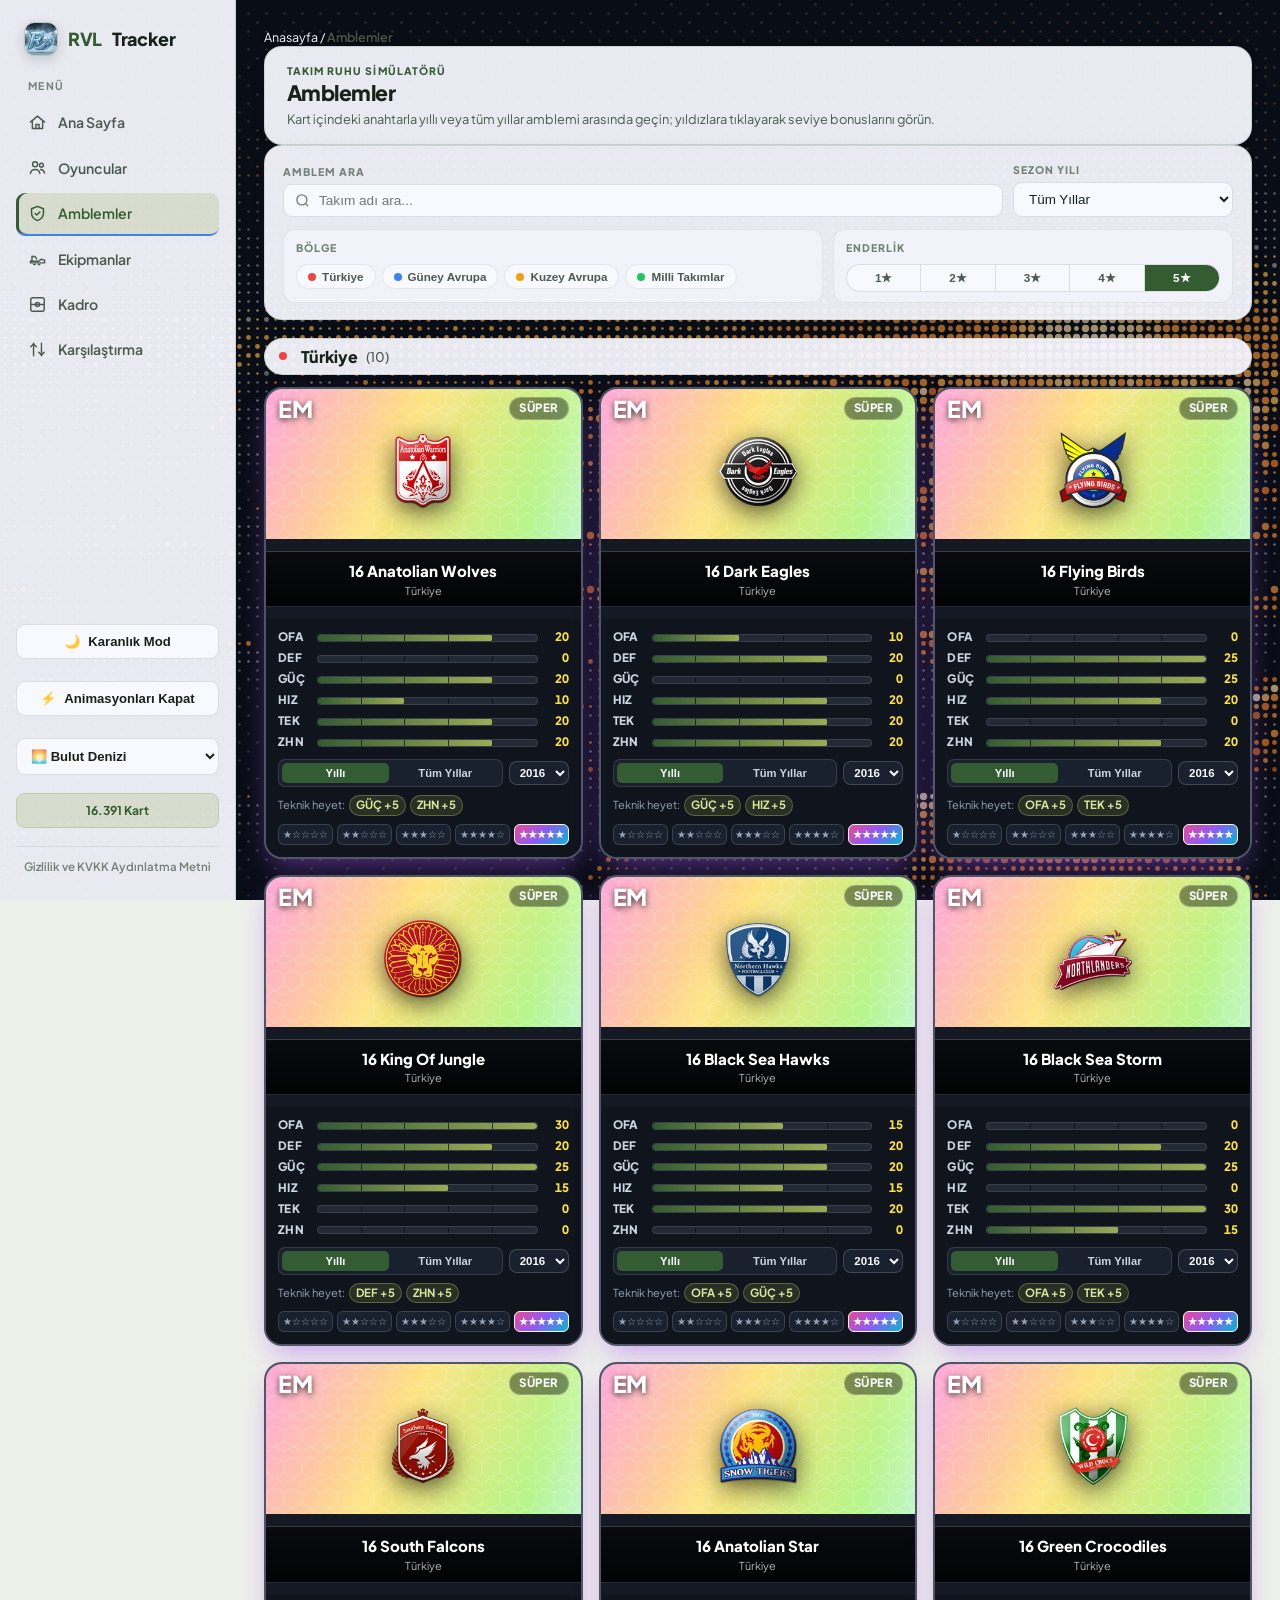
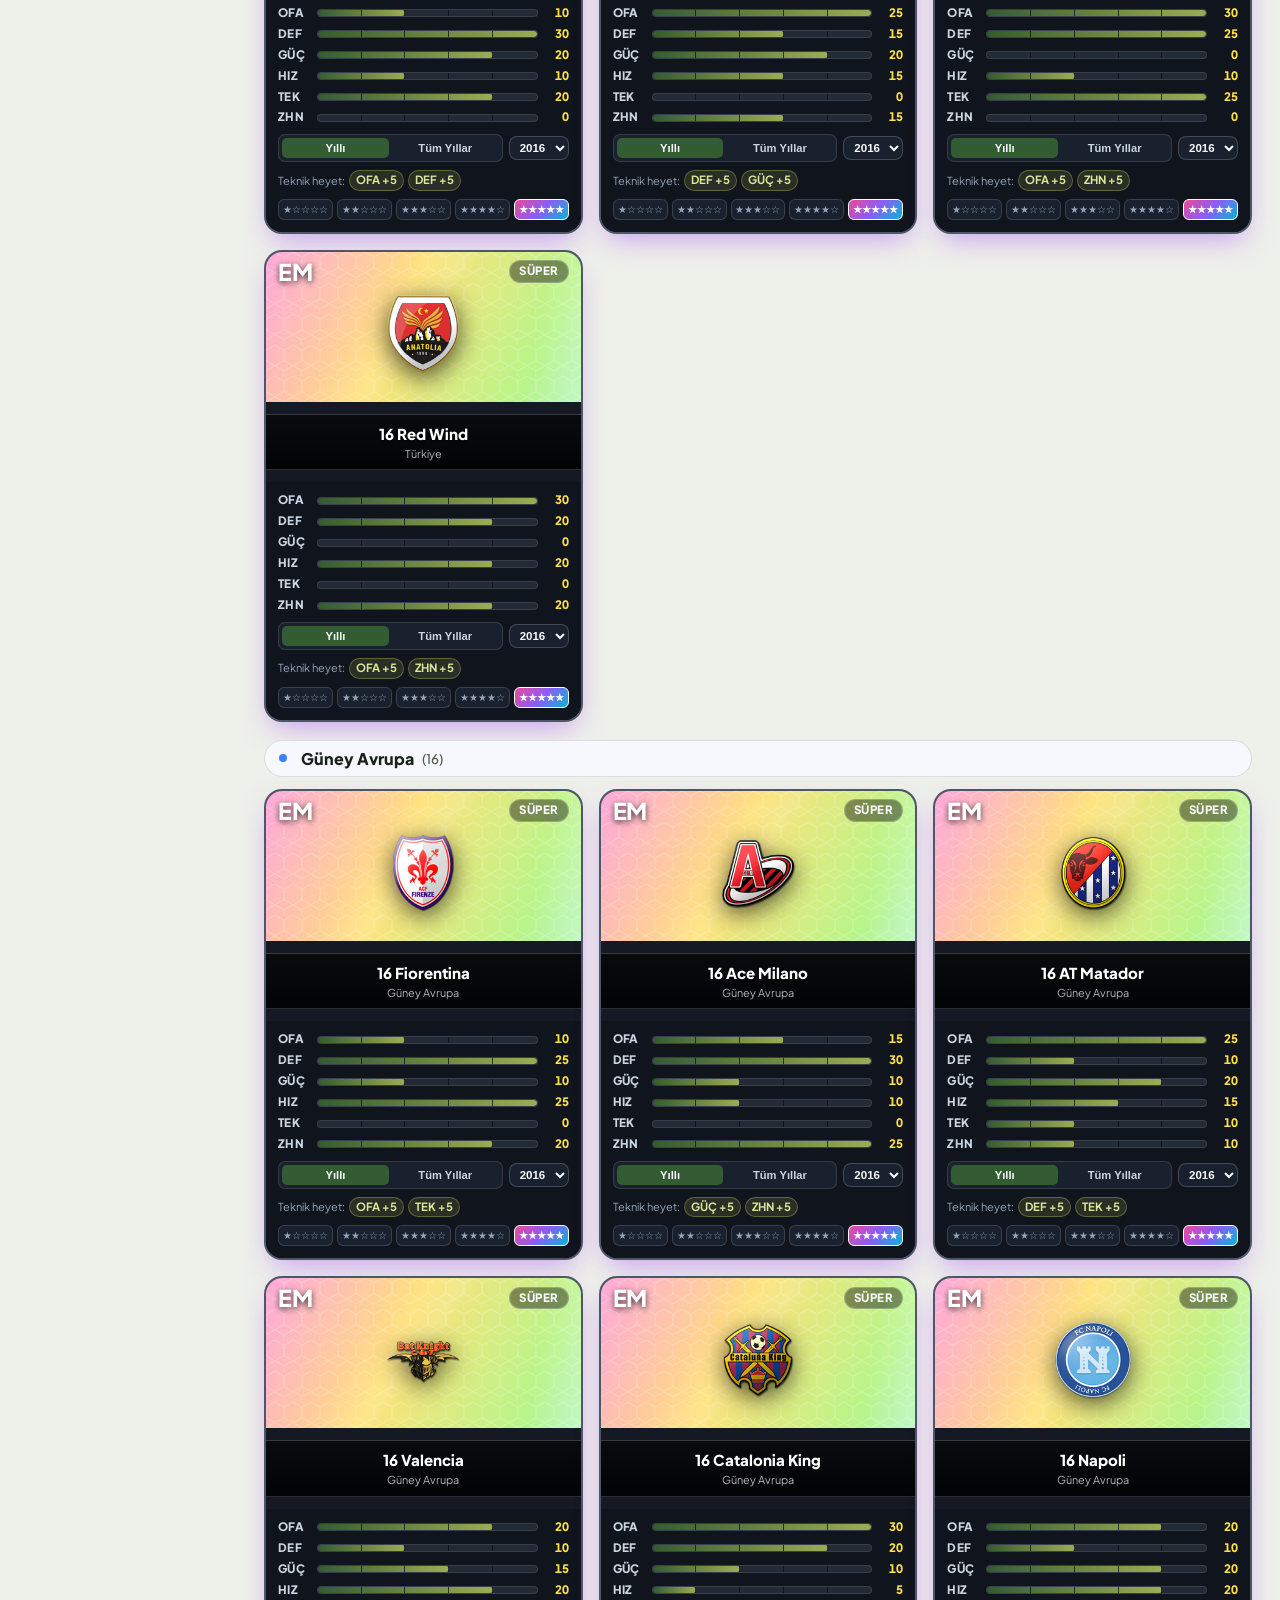
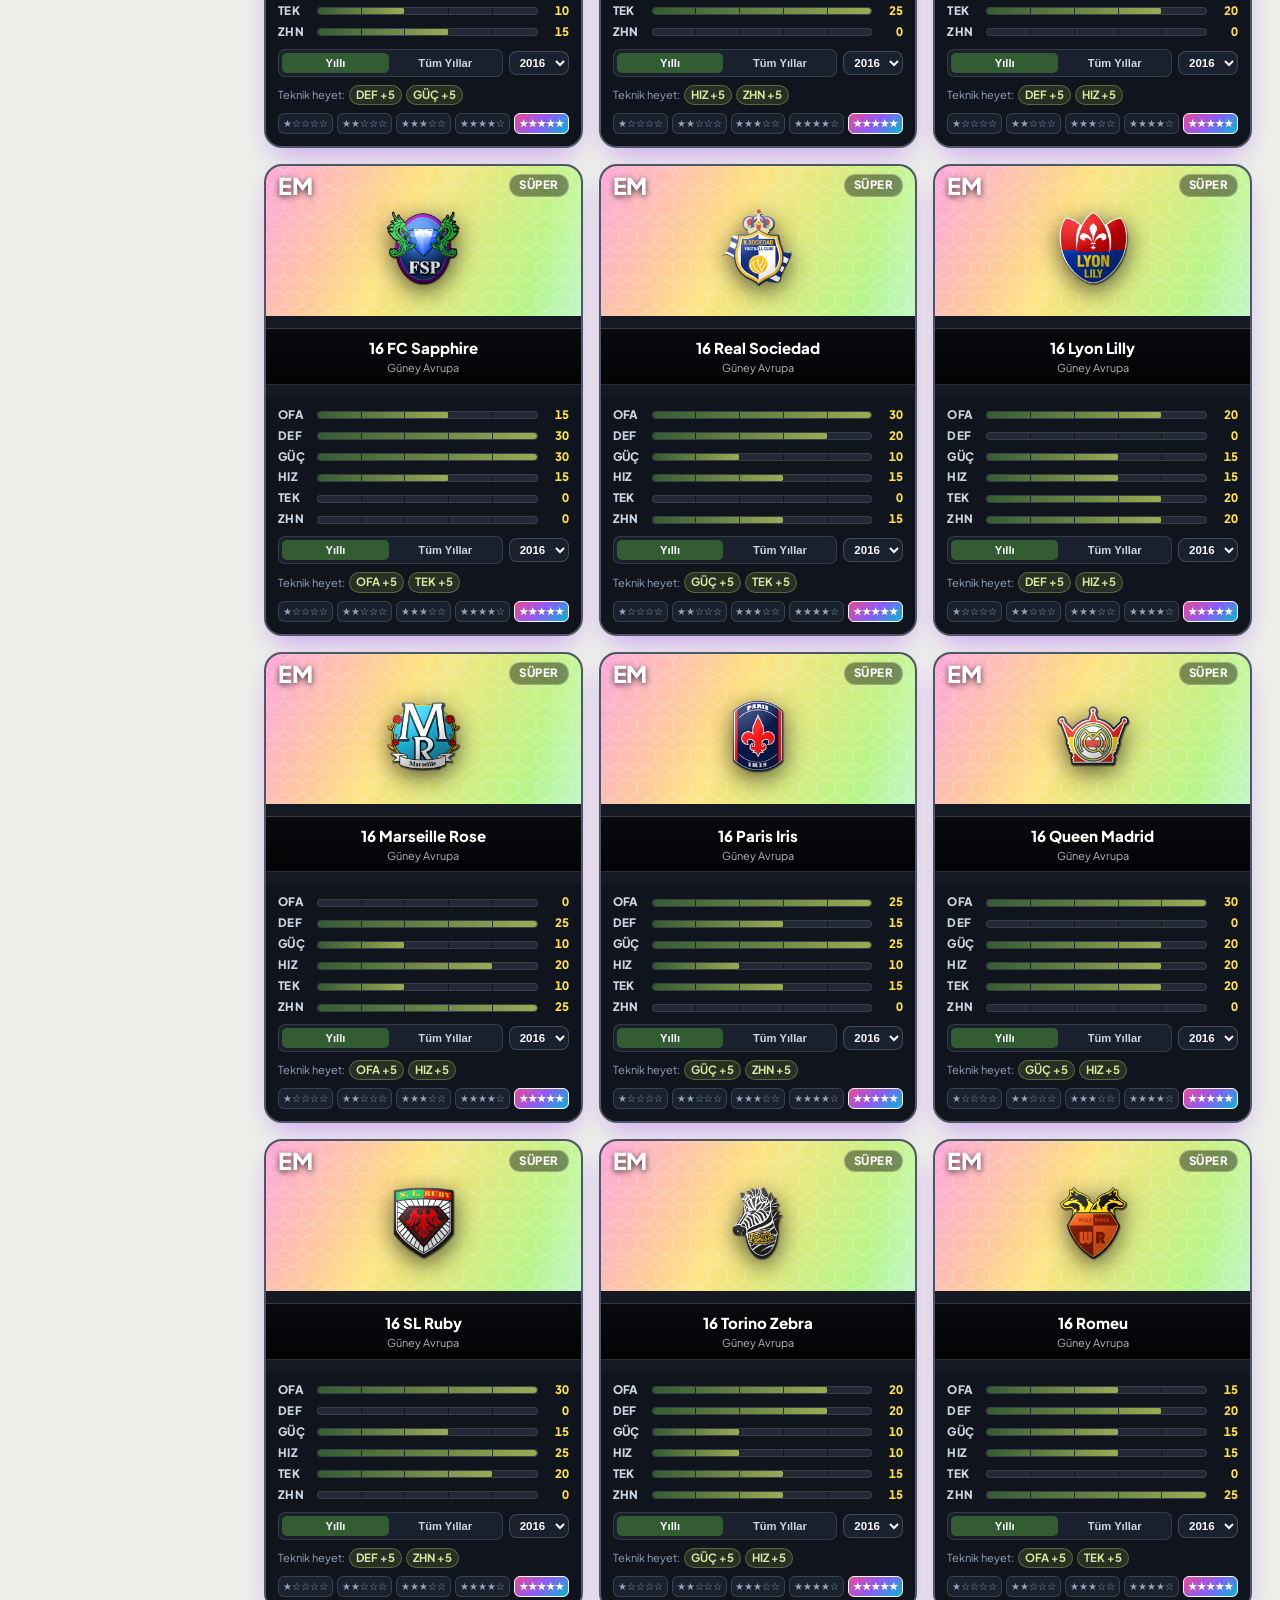
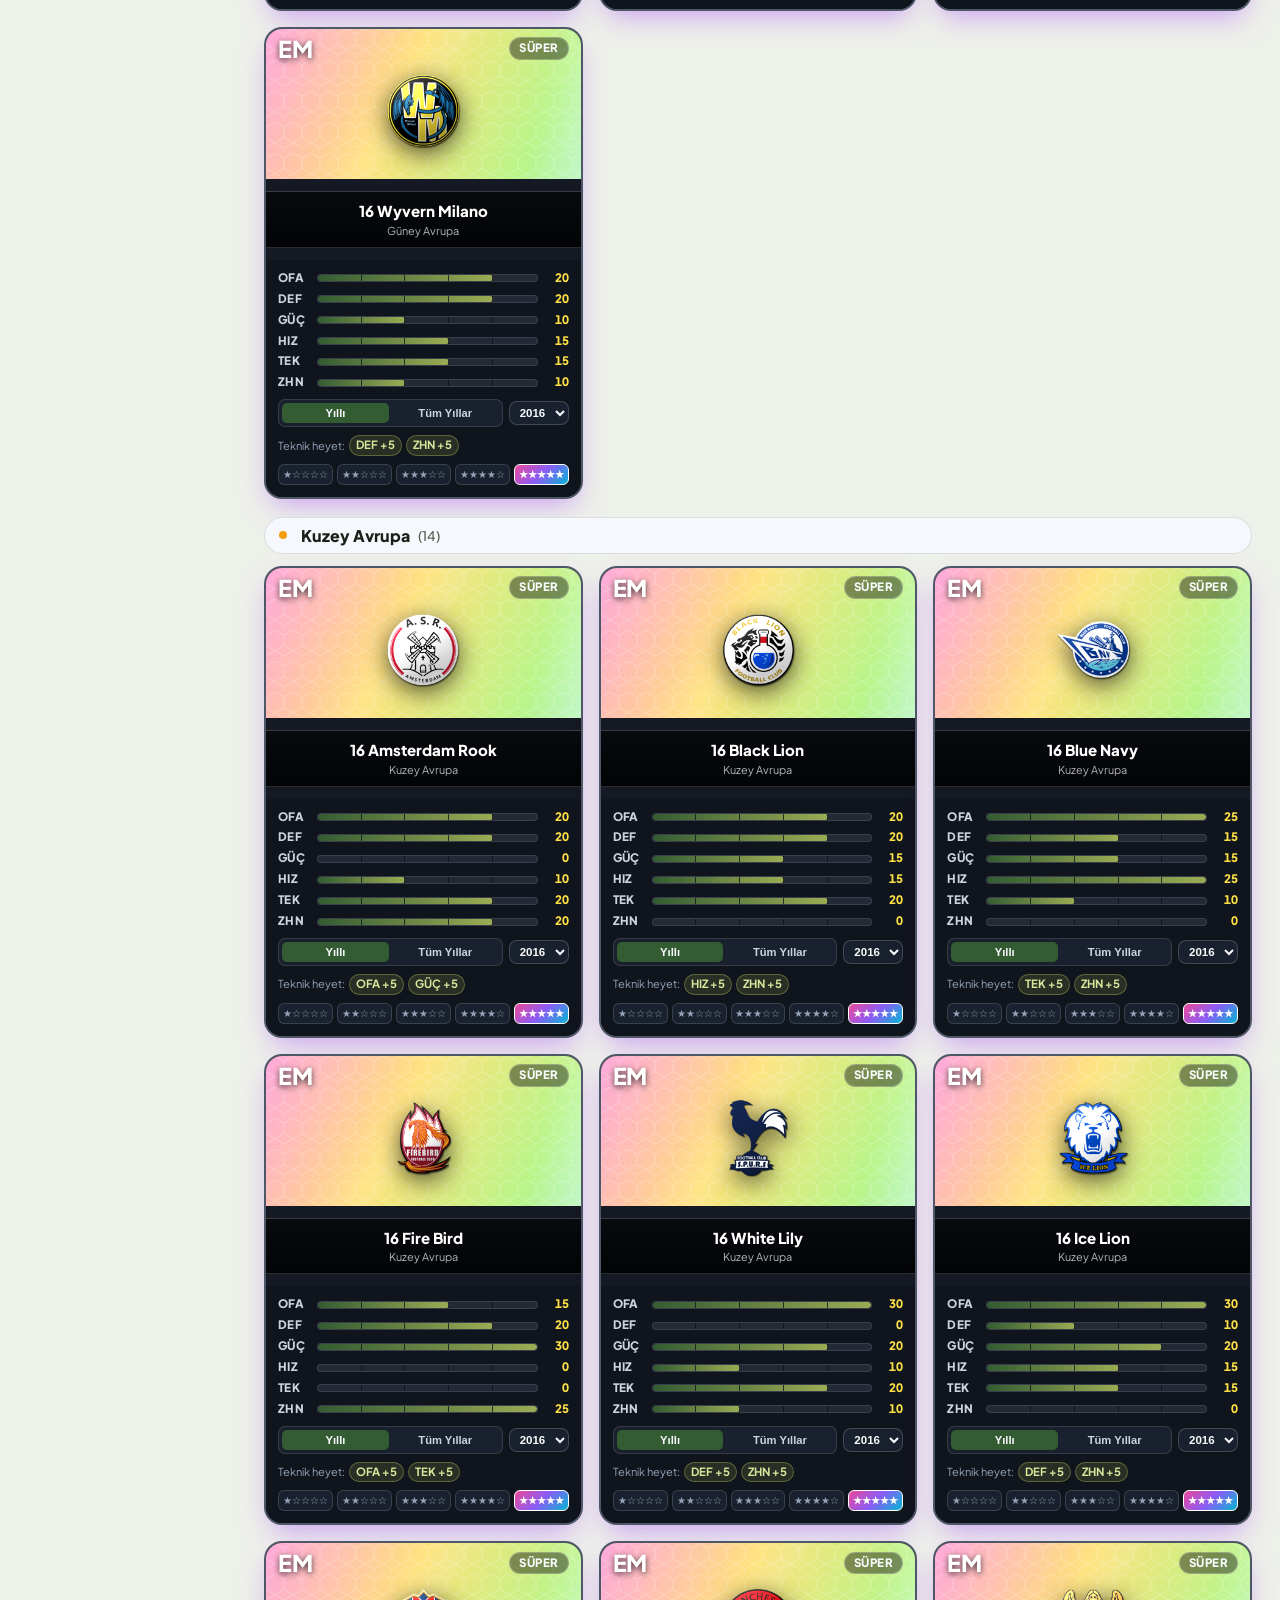
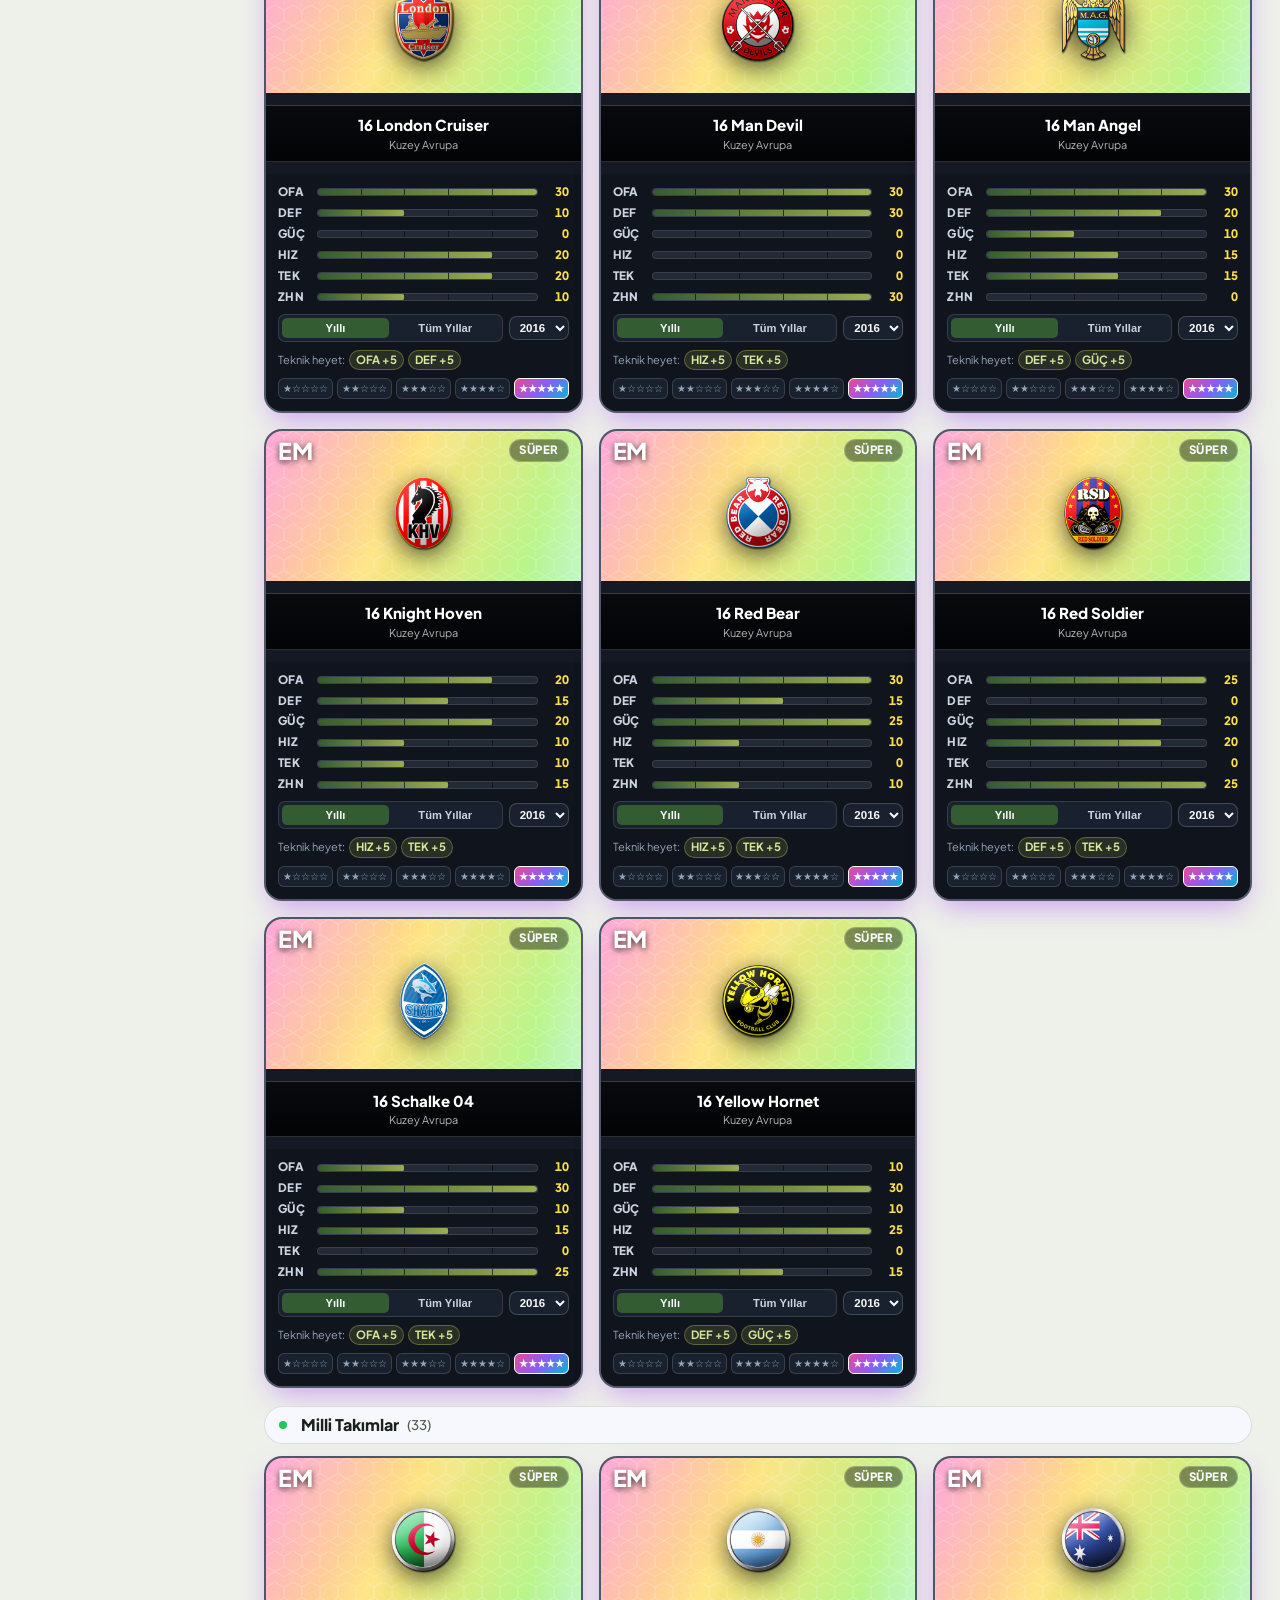
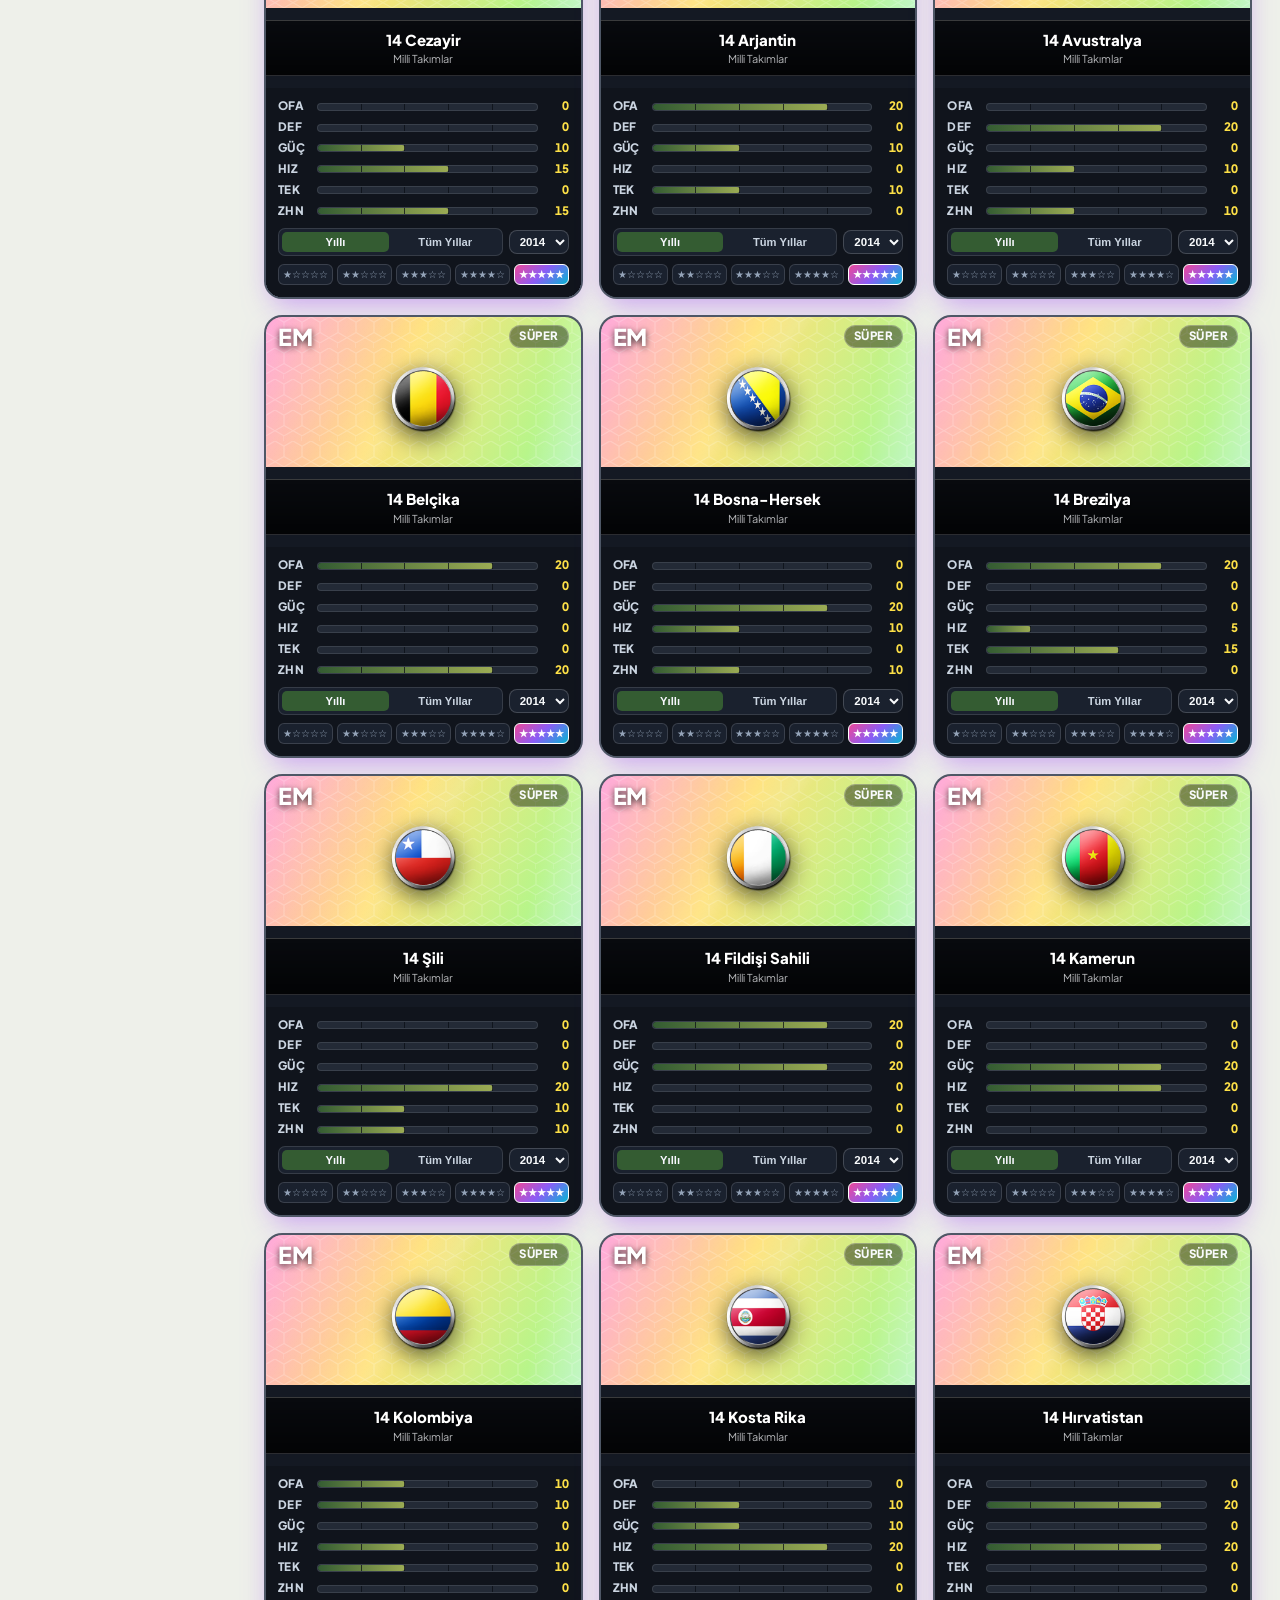
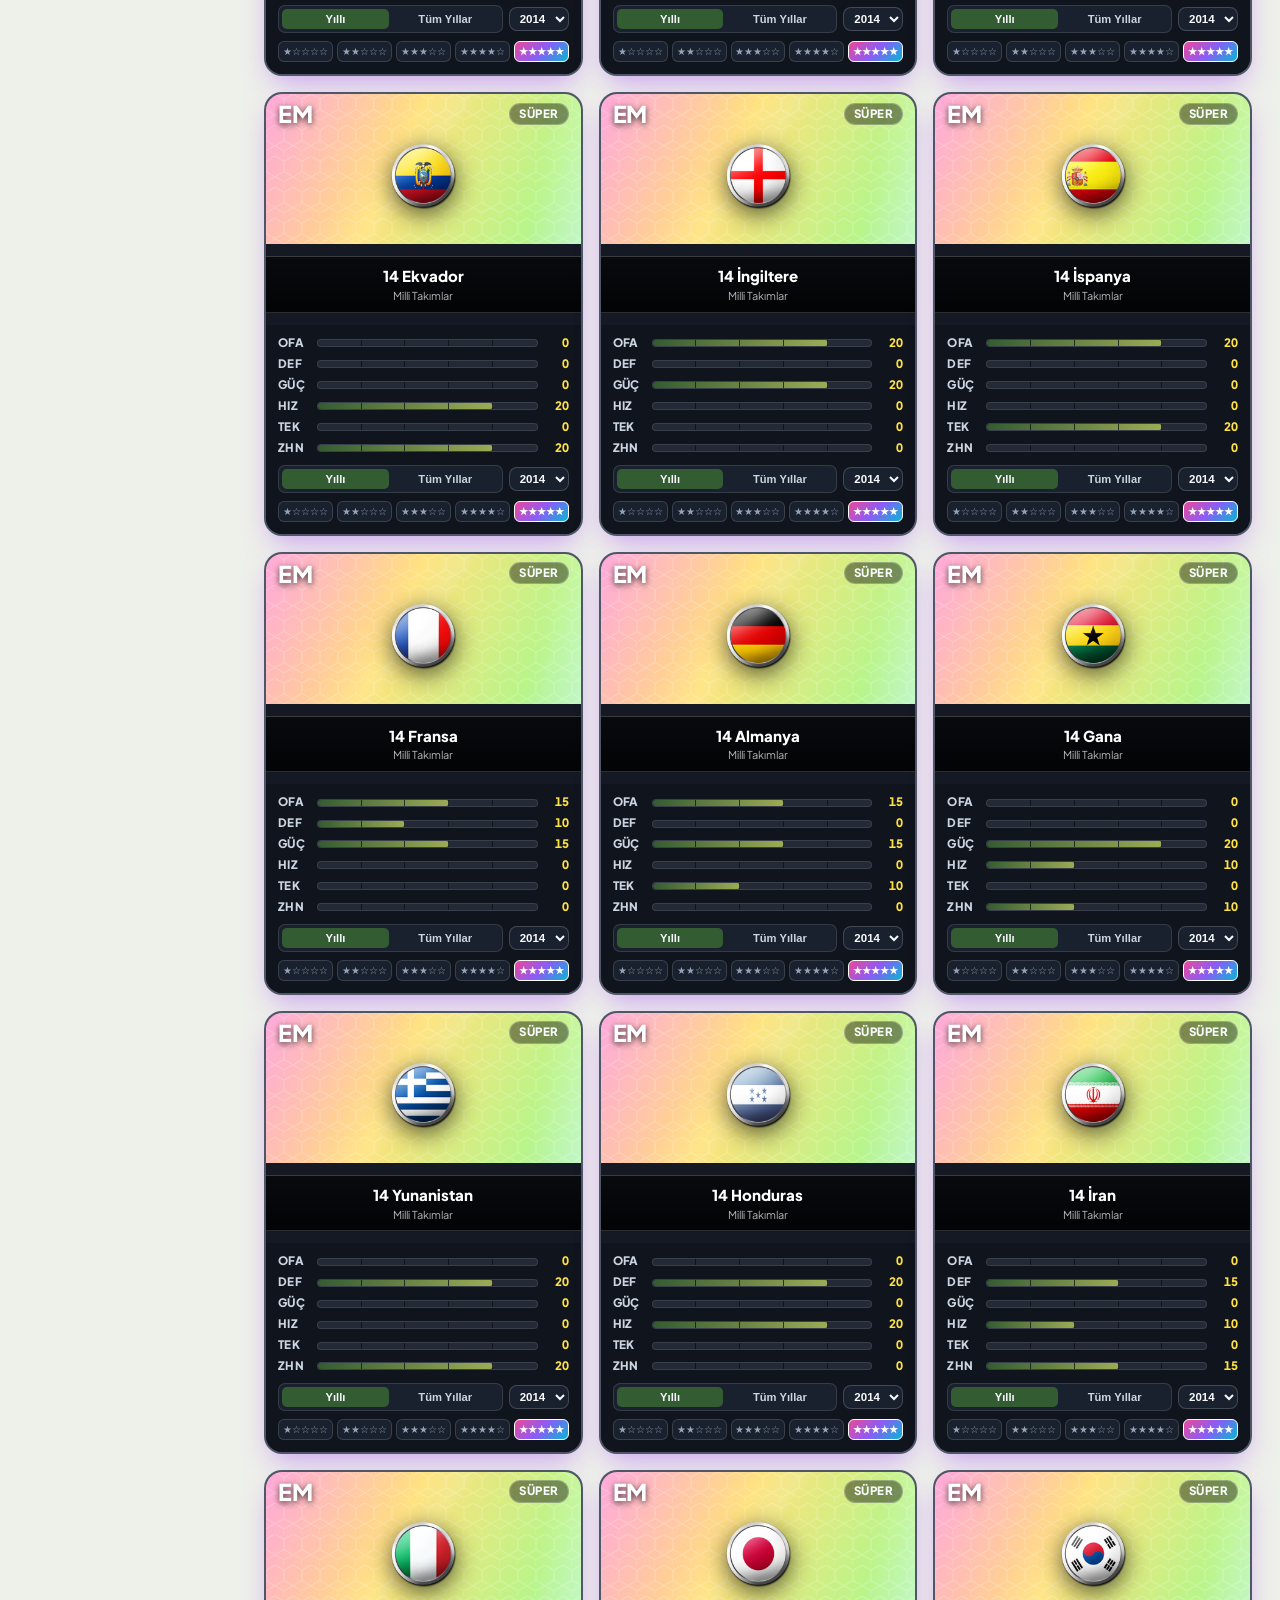
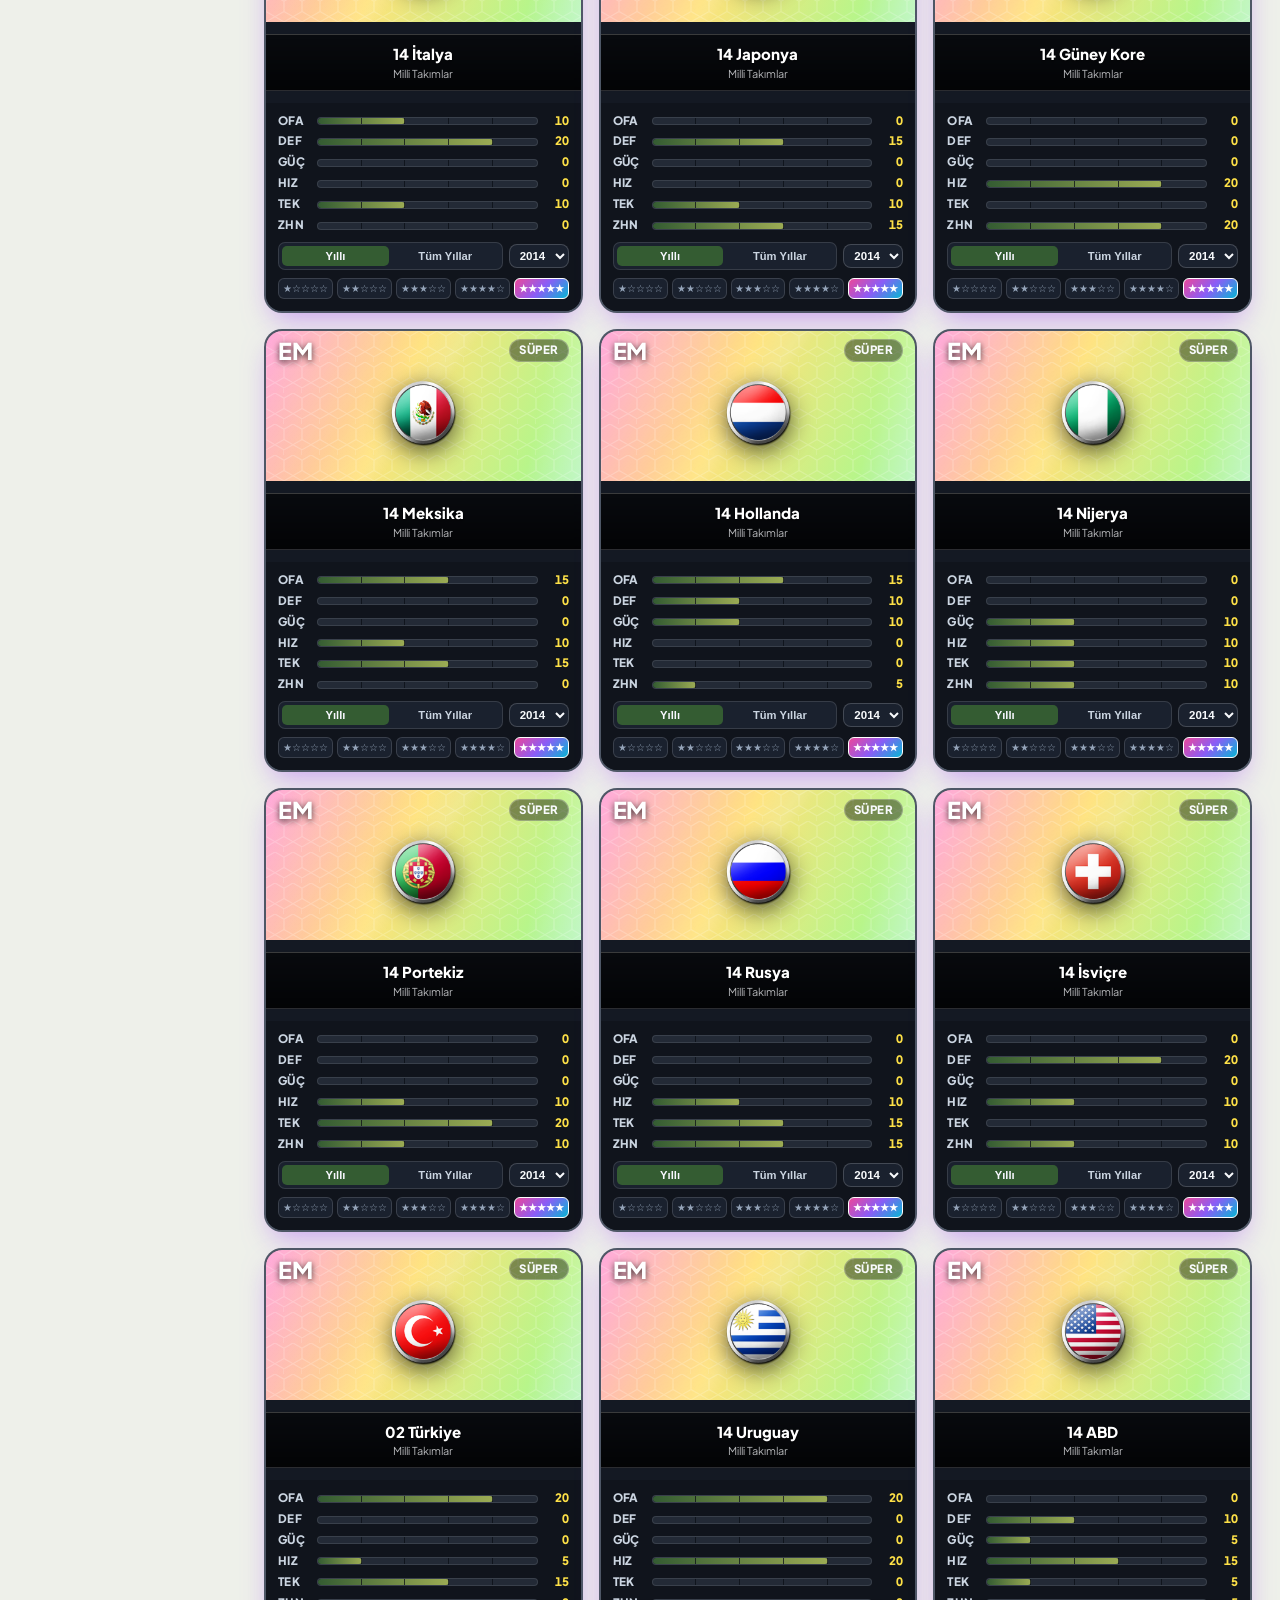
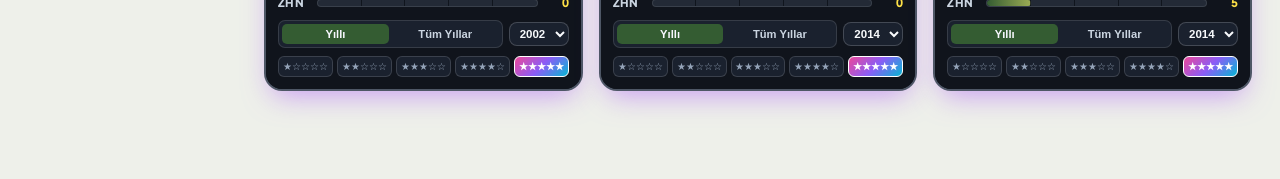
==== amblemler.html @ e84cb593 "first commit" ====
<!DOCTYPE html>
<html lang="tr">
<head>
  <meta charset="UTF-8" />
  <meta name="viewport" content="width=device-width, initial-scale=1.0" />
  <title>RVLTracker — Amblemler</title>
  <meta name="description" content="Revival oyuncu kartları veritabanı ve kadro kurucu: 16.391 kart, istatistikler, takım ruhu amblemleri, ekipman simülatörü ve oyuncu karşılaştırma." />
  <meta name="theme-color" content="#38bdf8" />
  <meta property="og:type" content="website" />
  <meta property="og:site_name" content="RVLTracker" />
  <meta property="og:url" content="https://rvltracker.com.tr/" />
  <meta property="og:title" content="RVLTracker · Revival Kart Veritabanı" />
  <meta property="og:description" content="Revival oyuncu kartları veritabanı ve kadro kurucu: 16.391 kart, istatistikler, takım ruhu amblemleri, ekipman simülatörü ve oyuncu karşılaştırma." />
  <meta property="og:image" content="https://rvltracker.com.tr/assets/og-banner.png" />
  <meta property="og:image:width" content="1200" />
  <meta property="og:image:height" content="630" />
  <meta name="twitter:card" content="summary_large_image" />
  <meta name="twitter:title" content="RVLTracker · Revival Kart Veritabanı" />
  <meta name="twitter:description" content="Revival oyuncu kartları veritabanı ve kadro kurucu: 16.391 kart, istatistikler, takım ruhu amblemleri, ekipman simülatörü ve oyuncu karşılaştırma." />
  <meta name="twitter:image" content="https://rvltracker.com.tr/assets/og-banner.png" />
  <link rel="icon" type="image/png" href="assets/favicon.png" />
  <link rel="apple-touch-icon" href="assets/favicon.png" />
  <link rel="preconnect" href="https://fonts.googleapis.com">
  <link rel="preconnect" href="https://fonts.gstatic.com" crossorigin>
  <link href="https://fonts.googleapis.com/css2?family=Plus+Jakarta+Sans:wght@400;500;600;700;800&display=swap" rel="stylesheet">
  <link rel="stylesheet" href="styles.css" />
  <link rel="stylesheet" href="theme-light.css" />
</head>
<body data-page="emblems">
  <script>try{if(localStorage.getItem("rvl_color_mode")==="dark")document.body.classList.add("theme-dark");if(localStorage.getItem("rvl_no_anim")==="1")document.body.classList.add("no-anim");}catch(_){}</script>
  <canvas id="asciiBgCanvas" aria-hidden="true"></canvas>
  <!-- Top Navbar -->
  <header class="navbar">
    <div class="nav-container">
      <div class="nav-left">
        <select id="bgThemeSelect" class="bg-theme-select" title="Arka Plan Teması Seç">
          <option value="cloud-sea">🌅 Bulut Denizi</option>
          <option value="volcano-night">🌋 Yanardağ Gecesi</option>
          <option value="lantern-lake">🏮 Fener Gölü</option>
          <option value="aurora-fjord">🌌 Aurora Fiyort</option>
          <option value="kyoto-dusk">⛩️ Kyoto Akşamı</option>
          <option value="frog">🐸 Kurbağa</option>
          <option value="black-hole">🕳️ Kara Delik</option>
        </select>
        <a href="index.html" class="brand" data-nav="home">
          <img class="brand-logo-img" src="assets/favicon.png" alt="RVL" />
          <span class="brand-rvl">RVL</span><span class="brand-tracker">Tracker</span>
        </a>
        <nav class="nav-links" id="mainNav">
          <a class="nav-link" href="index.html" data-tab="home"><span class="nav-ico"><svg viewBox="0 0 24 24" fill="none" stroke="currentColor" stroke-width="1.8" stroke-linecap="round" stroke-linejoin="round"><path d="M3 11.5 12 4l9 7.5"/><path d="M5.5 10v9.5h13V10"/><path d="M10 19.5v-5h4v5"/></svg></span><span class="nav-txt">Ana Sayfa</span></a>
          <a class="nav-link" href="oyuncular.html" data-tab="players"><span class="nav-ico"><svg viewBox="0 0 24 24" fill="none" stroke="currentColor" stroke-width="1.8" stroke-linecap="round" stroke-linejoin="round"><circle cx="9" cy="8" r="3.2"/><path d="M3 19.5c.6-3.3 3-5 6-5s5.4 1.7 6 5"/><circle cx="17" cy="9" r="2.4"/><path d="M16 14.6c2.4.2 4.3 1.7 4.9 4.4"/></svg></span><span class="nav-txt">Oyuncular</span></a>
          <a class="nav-link active" href="amblemler.html" data-tab="emblems"><span class="nav-ico"><svg viewBox="0 0 24 24" fill="none" stroke="currentColor" stroke-width="1.8" stroke-linecap="round" stroke-linejoin="round"><path d="M12 3 4.5 6v5.5c0 4.6 3.1 8 7.5 9.5 4.4-1.5 7.5-4.9 7.5-9.5V6z"/><path d="m9 12 2 2 4-4"/></svg></span><span class="nav-txt">Amblemler</span></a>
          <a class="nav-link" href="ekipmanlar.html" data-tab="equipments"><span class="nav-ico"><svg viewBox="0 0 24 24" fill="none" stroke="currentColor" stroke-width="1.8" stroke-linecap="round" stroke-linejoin="round"><path d="M3 15.5h10.5l3-2.5 4.5 1v3.5H3z"/><path d="M5 15.5V9.5h4l2 3"/><path d="M7 19.5h2M13 19.5h2"/></svg></span><span class="nav-txt">Ekipmanlar</span></a>
          <a class="nav-link" href="kadro.html" data-tab="squad"><span class="nav-ico"><svg viewBox="0 0 24 24" fill="none" stroke="currentColor" stroke-width="1.8" stroke-linecap="round" stroke-linejoin="round"><rect x="3.5" y="3.5" width="17" height="17" rx="2.5"/><path d="M3.5 12h17"/><circle cx="12" cy="12" r="2.6"/></svg></span><span class="nav-txt">Kadro</span></a>
          <a class="nav-link" href="karsilastirma.html" data-tab="compare"><span class="nav-ico"><svg viewBox="0 0 24 24" fill="none" stroke="currentColor" stroke-width="1.8" stroke-linecap="round" stroke-linejoin="round"><path d="M7 4v16M17 4v16"/><path d="M3.5 8.5 7 5l3.5 3.5M13.5 15.5 17 19l3.5-3.5"/></svg></span><span class="nav-txt">Karşılaştırma</span></a>
        </nav>
      </div>
      <div class="nav-right">
        <span class="db-badge" id="dbBadge">15.583 Kart</span>
      </div>
      <div class="sidebar-legal">
        <a href="gizlilik.html" class="sidebar-legal-link">Gizlilik ve KVKK Aydınlatma Metni</a>
      </div>
    </div>
  </header>

  <main class="main-container">
    <!-- ==================== 0. ANA SAYFA (GİRİŞ) ==================== -->
    <div id="view-home" class="page-view hidden">
      <section class="home-hero">
        <div class="home-hero-layout">
          <div class="home-hero-text">
            <div class="home-badge">REVIVAL VERİTABANI</div>
            <h1 class="home-title"><span>RVL</span>Tracker</h1>
            <p class="home-subtitle">
              1958–2016 sezonlarından 15.583 oyuncu kartını inceleyin, amblem ve ekipman etkilerini hesaplayın, kadronuzu kurup karşılaştırın.
            </p>
            <div class="home-cta-row">
              <a href="oyuncular.html" class="home-cta-primary">⚽ Oyuncular</a>
              <a href="kadro.html" class="home-cta-secondary">🛡️ Kadro Kur</a>
            </div>
          </div>
          <div class="home-hero-logo-wrap">
            <img src="assets/favicon.png" alt="RVLTracker Logo" class="home-hero-logo" />
          </div>
        </div>
      </section>

      <section class="home-theme-banner">
        <div class="home-theme-head">
          <h2>🎨 Arka Plan Teması</h2>
        </div>
        <div class="home-theme-grid" id="homeThemePicker">
          <button type="button" class="home-theme-btn active" data-bg-theme="cloud-sea">
            <span class="ht-emoji">🌅</span>
            <span class="ht-name">Bulut Denizi</span>
          </button>
          <button type="button" class="home-theme-btn" data-bg-theme="volcano-night">
            <span class="ht-emoji">🌋</span>
            <span class="ht-name">Yanardağ Gecesi</span>
          </button>
          <button type="button" class="home-theme-btn" data-bg-theme="lantern-lake">
            <span class="ht-emoji">🏮</span>
            <span class="ht-name">Fener Gölü</span>
          </button>
          <button type="button" class="home-theme-btn" data-bg-theme="aurora-fjord">
            <span class="ht-emoji">🌌</span>
            <span class="ht-name">Aurora Fiyort</span>
          </button>
          <button type="button" class="home-theme-btn" data-bg-theme="kyoto-dusk">
            <span class="ht-emoji">⛩️</span>
            <span class="ht-name">Kyoto Akşamı</span>
          </button>
          <button type="button" class="home-theme-btn" data-bg-theme="frog">
            <span class="ht-emoji">🐸</span>
            <span class="ht-name">Kurbağa</span>
          </button>
          <button type="button" class="home-theme-btn" data-bg-theme="black-hole">
            <span class="ht-emoji">🕳️</span>
            <span class="ht-name">Kara Delik</span>
          </button>
        </div>
      </section>
    </div>

    <!-- ==================== 1. OYUNCULAR ==================== -->
    <div id="view-players" class="page-view">
      <section class="hero-card rvl-deck-head">
        <div class="rvl-head-main">
          <span class="rvl-head-kicker">VERİTABANI • 1958–2016</span>
          <h1 class="hero-title">Revival Oyuncu Kartları</h1>
          <p class="hero-subtitle">Tüm sezon kartlarını mevkii, enderlik, bölge, amblem ve seviye simülasyonuyla filtreleyin.</p>
        </div>
        <div class="rvl-head-stat">
          <div class="results-counter">
            <span id="resultCountText">15.583 oyuncu bulundu</span>
          </div>
        </div>
      </section>

      <section class="filter-panel rvl-command-deck">
        <div class="rvl-cmd-toolbar">
          <div class="search-box rvl-cmd-search">
            <svg class="search-icon" width="15" height="15" viewBox="0 0 24 24" fill="none" stroke="currentColor" stroke-width="2.2">
              <circle cx="11" cy="11" r="8"></circle>
              <line x1="21" y1="21" x2="16.65" y2="16.65"></line>
            </svg>
            <input type="text" id="searchInput" placeholder="Oyuncu veya kulüp ara..." autocomplete="off" />
            <button id="clearSearchBtn" class="clear-input-btn hidden" title="Aramayı Temizle">✕</button>
          </div>

          <select id="teamSelect" class="filter-select">
            <option value="">Tüm Takımlar</option>
          </select>

          <select id="yearSelect" class="filter-select">
            <option value="">Tüm Yıllar</option>
          </select>

          <select id="sortSelect" class="filter-select">
            <option value="pwr_desc">Sırala: PWR (Yüksek)</option>
            <option value="pwr_asc">Sırala: PWR (Düşük)</option>
            <option value="ofa_desc">Sırala: OFA (Yüksek)</option>
            <option value="def_desc">Sırala: DEF (Yüksek)</option>
            <option value="guc_desc">Sırala: GÜÇ (Yüksek)</option>
            <option value="hiz_desc">Sırala: HIZ (Yüksek)</option>
            <option value="tek_desc">Sırala: TEK (Yüksek)</option>
            <option value="zhn_desc">Sırala: ZHN (Yüksek)</option>
            <option value="total_desc">Sırala: Toplam Stat</option>
            <option value="year_desc">Sırala: Yıl (Yeni)</option>
            <option value="name_asc">Sırala: İsim (A–Z)</option>
          </select>

          <div class="rvl-tool-actions">
            <button id="favOnlyBtn" class="btn-outline fav-filter-btn" title="Sadece Favori Oyuncular">
              ★ Favoriler (<span id="favCount">0</span>)
            </button>
            <button id="advFilterBtn" class="btn-outline">
              <svg width="14" height="14" viewBox="0 0 24 24" fill="none" stroke="currentColor" stroke-width="2.2"><line x1="4" y1="21" x2="4" y2="14"/><line x1="4" y1="10" x2="4" y2="3"/><line x1="12" y1="21" x2="12" y2="12"/><line x1="12" y1="8" x2="12" y2="3"/><line x1="20" y1="21" x2="20" y2="16"/><line x1="20" y1="12" x2="20" y2="3"/><line x1="1" y1="14" x2="7" y2="14"/><line x1="9" y1="8" x2="15" y2="8"/><line x1="17" y1="16" x2="23" y2="16"/></svg>
              Detaylı
            </button>
            <button id="teamSpiritBtn" class="btn-spirit">
              <svg width="14" height="14" viewBox="0 0 24 24" fill="none" stroke="currentColor" stroke-width="2.2"><path d="M12 22s8-4 8-10V5l-8-3-8 3v7c0 6 8 10 8 10z"/></svg>
              Amblem
              <span id="spiritActiveBadge" class="spirit-badge hidden"></span>
            </button>
            <button id="resetMainBtn" class="btn-outline btn-reset-inline" title="Tüm filtreleri ve amblemi sıfırla">↺ Sıfırla</button>
          </div>
        </div>

        <div id="advFilterPanel" class="adv-filter-panel hidden">
          <div class="adv-grid">
            <div class="adv-item"><label>Min OFA</label><input type="number" id="minOfa" min="1" max="150" placeholder="0" /></div>
            <div class="adv-item"><label>Min DEF</label><input type="number" id="minDef" min="1" max="150" placeholder="0" /></div>
            <div class="adv-item"><label>Min GÜÇ</label><input type="number" id="minGuc" min="1" max="150" placeholder="0" /></div>
            <div class="adv-item"><label>Min HIZ</label><input type="number" id="minHiz" min="1" max="150" placeholder="0" /></div>
            <div class="adv-item"><label>Min TEK</label><input type="number" id="minTek" min="1" max="150" placeholder="0" /></div>
            <div class="adv-item"><label>Min ZHN</label><input type="number" id="minZhn" min="1" max="150" placeholder="0" /></div>
            <div class="adv-item">
              <label>Hava Durumu</label>
              <select id="weatherSelect" class="filter-select">
                <option value="">Tümü</option>
                <option value="Sunny">☀️ Güneşli</option>
                <option value="Rainy">🌧️ Yağmurlu</option>
                <option value="Snow">❄️ Karlı</option>
                <option value="Cloudy">☁️ Bulutlu</option>
                <option value="None">➖ Yok</option>
              </select>
            </div>
            <div class="adv-item adv-actions">
              <button id="resetAllBtn" class="btn-reset">Filtreleri Sıfırla</button>
            </div>
          </div>
          <div class="adv-sub-section">
            <div class="adv-sub-title">Min Alt Değerler <small>(0 veya boş = filtresiz)</small></div>
            <div id="advSubGrid" class="adv-sub-grid"></div>
          </div>
        </div>

        <div class="rvl-bento-filters">
          <div class="rvl-bento-cell rvl-cell-role">
            <div class="rvl-cell-head"><span>MEVKİ</span></div>
            <div class="rvl-role-grid" id="rolePills">
              <button class="pill pill-fw" data-role="GF">GF</button>
              <button class="pill pill-fw" data-role="FRV">FRV</button>
              <button class="pill pill-fw" data-role="K FT">K FT</button>
              <button class="pill pill-gk" data-role="KL">KL</button>
              <button class="pill pill-mf" data-role="OOS">OOS</button>
              <button class="pill pill-mf" data-role="KNT">KNT</button>
              <button class="pill pill-mf" data-role="OS">OS</button>
              <button class="pill pill-mf" data-role="LBR">LBR</button>
              <button class="pill pill-df" data-role="K DF">K DF</button>
              <button class="pill pill-df" data-role="BEK">BEK</button>
              <button class="pill pill-df" data-role="DF">DF</button>
              <button class="pill pill-df" data-role="LİB">LİB</button>
            </div>
          </div>

          <div class="rvl-bento-cell rvl-cell-grade">
            <div class="rvl-cell-head"><span>KART ENDERLİĞİ</span></div>
            <div class="rvl-grade-grid" id="gradePills">
              <button class="pill pill-gold" data-grade="Gold">Efsane</button>
              <button class="pill pill-master" data-grade="Master">Süper</button>
              <button class="pill pill-elite" data-grade="Elite">Uzman</button>
              <button class="pill pill-rare" data-grade="Rare">Ender</button>
              <button class="pill pill-special" data-grade="Special">Özel</button>
              <button class="pill pill-normal" data-grade="Normal">Normal</button>
            </div>
          </div>

          <div class="rvl-bento-cell rvl-cell-side">
            <div class="rvl-side-sub">
              <div class="rvl-cell-head"><span>BÖLGE</span></div>
              <div class="rvl-region-grid" id="regionPills">
                <button class="pill pill-region" data-region="Güney Avrupa">Güney Avrupa</button>
                <button class="pill pill-region" data-region="Kuzey Avrupa">Kuzey Avrupa</button>
                <button class="pill pill-region" data-region="Türkiye">Türkiye</button>
                <button class="pill pill-region" data-region="Milli Takımlar">Milli Takımlar</button>
              </div>
            </div>
            <div class="rvl-level-dock">
              <span class="level-label">SEVİYE (LEVEL)</span>
              <div class="rvl-level-row">
                <input type="range" id="levelSlider" min="0" max="25" value="0" />
                <span class="level-badge" id="levelValue">0</span>
              </div>
            </div>
          </div>
        </div>
      </section>

      <section class="table-card">
        <div class="table-responsive">
          <table class="players-table">
            <thead>
              <tr>
                <th class="col-pos" data-sort="pos">MEVKİ</th>
                <th class="col-name" data-sort="name">OYUNCU</th>
                <th class="col-team" data-sort="team">TAKIM</th>
                <th class="col-year" data-sort="year">YIL</th>
                <th class="col-grade" data-sort="grade">SEVİYE</th>
                <th class="col-stat" data-sort="ofa">OFA</th>
                <th class="col-stat" data-sort="def">DEF</th>
                <th class="col-stat" data-sort="guc">GÜÇ</th>
                <th class="col-stat" data-sort="hiz">HIZ</th>
                <th class="col-stat" data-sort="tek">TEK</th>
                <th class="col-stat" data-sort="zhn">ZHN</th>
                <th class="col-pwr" data-sort="pwr">PWR <span class="sort-arrow">▼</span></th>
                <th class="col-cmp">KRŞ</th>
              </tr>
            </thead>
            <tbody id="playersTableBody">
              <tr><td colspan="13" class="loading-cell">Veriler yükleniyor...</td></tr>
            </tbody>
          </table>
        </div>

        <div class="pagination-bar">
          <div class="page-info" id="pageInfo">Sayfa 1 / 1</div>
          <div class="page-buttons" id="pageButtons"></div>
        </div>
      </section>
    </div>

    <!-- ==================== 2. AMBLEMLER ==================== -->
    <div id="view-emblems" class="page-view hidden">
      <div class="breadcrumb">Anasayfa / <span>Amblemler</span></div>
      <section class="page-head rvl-deck-head">
        <div class="rvl-head-main">
          <span class="rvl-head-kicker">TAKIM RUHU SİMÜLATÖRÜ</span>
          <h1 class="hero-title">Amblemler</h1>
          <p class="hero-subtitle">Kart içindeki anahtarla yıllı veya tüm yıllar amblemi arasında geçin; yıldızlara tıklayarak seviye bonuslarını görün.</p>
        </div>
      </section>

      <section class="filter-panel rvl-emb-deck">
        <div class="rvl-emb-row-top">
          <div class="rvl-field-group">
            <label class="rvl-field-lbl" for="embSearchInput">AMBLEM ARA</label>
            <div class="search-box">
              <svg class="search-icon" width="15" height="15" viewBox="0 0 24 24" fill="none" stroke="currentColor" stroke-width="2.2">
                <circle cx="11" cy="11" r="8"></circle><line x1="21" y1="21" x2="16.65" y2="16.65"></line>
              </svg>
              <input type="text" id="embSearchInput" placeholder="Takım adı ara..." autocomplete="off" />
            </div>
          </div>
          <div class="rvl-field-group rvl-field-year">
            <label class="rvl-field-lbl" for="embYearFilter">SEZON YILI</label>
            <select id="embYearFilter" class="filter-select">
              <option value="">Tüm Yıllar</option>
            </select>
          </div>
        </div>

        <div class="rvl-emb-row-bot">
          <div class="rvl-bento-cell">
            <div class="rvl-cell-head"><span>BÖLGE</span></div>
            <div class="rvl-chip-strip" id="embRegionPills">
              <button class="pill pill-dot-tr" data-emb-region="Türkiye"><span class="dot dot-red"></span>Türkiye</button>
              <button class="pill pill-dot-sa" data-emb-region="Güney Avrupa"><span class="dot dot-blue"></span>Güney Avrupa</button>
              <button class="pill pill-dot-ka" data-emb-region="Kuzey Avrupa"><span class="dot dot-amber"></span>Kuzey Avrupa</button>
              <button class="pill pill-dot-mt" data-emb-region="Milli Takımlar"><span class="dot dot-green"></span>Milli Takımlar</button>
            </div>
          </div>

          <div class="rvl-bento-cell">
            <div class="rvl-cell-head"><span>ENDERLİK</span></div>
            <div class="rvl-star-segmented" id="embStarPills">
              <button class="pill emb-star-pill" data-emb-stars="1">1★</button>
              <button class="pill emb-star-pill" data-emb-stars="2">2★</button>
              <button class="pill emb-star-pill" data-emb-stars="3">3★</button>
              <button class="pill emb-star-pill" data-emb-stars="4">4★</button>
              <button class="pill emb-star-pill active" data-emb-stars="5">5★</button>
            </div>
          </div>
        </div>
      </section>

      <div id="emblemsGridWrap"></div>
    </div>

    <!-- ==================== 3. EKİPMANLAR ==================== -->
    <div id="view-equipments" class="page-view hidden">
      <div class="breadcrumb">Anasayfa / <span>Ekipmanlar</span></div>
      <section class="page-head rvl-deck-head">
        <div class="rvl-head-main">
          <span class="rvl-head-kicker">KART EKİPMAN SİSTEMİ</span>
          <h1 class="hero-title">Ekipmanlar</h1>
          <p class="hero-subtitle">90 ekipman kartı, 30 set ve 22 aktif yetenek. Aynı setin kol + bacak + kramponu takıldığında her parça kendi statına +1 ek bonus verir.</p>
        </div>
        <div class="rvl-head-stat">
          <span class="eq-count-label" id="eqCountLabel">90 ekipman gösteriliyor</span>
        </div>
      </section>

      <section class="filter-panel rvl-eq-deck">
        <div class="rvl-eq-top">
          <div class="eq-subtabs rvl-eq-tabs" id="eqSubtabs">
            <button class="eq-subtab active" data-eqtab="sets">Ekipman Setleri (3'lü)</button>
            <button class="eq-subtab" data-eqtab="items">Tekli Parçalar</button>
            <button class="eq-subtab" data-eqtab="skills">Aktif Yetenekler</button>
          </div>
          <div class="search-box rvl-eq-search">
            <svg class="search-icon" width="15" height="15" viewBox="0 0 24 24" fill="none" stroke="currentColor" stroke-width="2.2">
              <circle cx="11" cy="11" r="8"></circle><line x1="21" y1="21" x2="16.65" y2="16.65"></line>
            </svg>
            <input type="text" id="eqSearchInput" placeholder="Ekipman, set, yetenek veya buff ara..." autocomplete="off" />
          </div>
        </div>

        <div id="eqSubFilters" class="eq-subfilters rvl-eq-subdock hidden">
          <div class="rvl-eq-dock-group">
            <span class="rvl-cell-head-inline">YER</span>
            <div class="rvl-chip-strip" id="eqSlotPills">
              <button class="pill" data-eq-slot="Kol">Kol</button>
              <button class="pill" data-eq-slot="Bacak">Bacak</button>
              <button class="pill" data-eq-slot="Krampon">Krampon</button>
            </div>
          </div>
          <div class="rvl-eq-dock-group">
            <span class="rvl-cell-head-inline">TAKILABİLİR</span>
            <div class="rvl-chip-strip" id="eqTargetPills">
              <button class="pill" data-eq-target="Saha oyuncusu">Saha oyuncusu</button>
              <button class="pill" data-eq-target="Kaleci">Kaleci</button>
            </div>
          </div>
        </div>
      </section>

      <div id="equipmentsContent" class="eq-grid"></div>
    </div>

    <!-- ==================== 4. KADRO KURUCU ==================== -->
    <div id="view-squad" class="page-view hidden">
      <div class="breadcrumb">Anasayfa / <span>Kadro</span></div>
      <section class="page-head">
        <h1 class="hero-title">Kadro Kurucu</h1>
        <p class="hero-subtitle">Soldan dizilişi ve amblemi seç, havuzdaki oyunculara tıklayarak veya sürükleyerek sahaya yerleştir; uygun mevkiler parlar, maliyeti ve takım ruhunu takip et.</p>
      </section>

      <div class="squad-layout">
        <!-- Sol Ayar Paneli -->
        <aside class="squad-left">
          <div class="squad-box">
            <div class="squad-box-title">Amblem</div>
            <button id="sqEmblemBtn" class="sq-emblem-pick">
              <span id="sqEmblemText">+ Amblem Seç</span>
            </button>
            <p class="sq-emblem-hint" id="sqEmblemHint">Amblem seçilmedi, + ile amblem seç.</p>
          </div>

          <div class="squad-box">
            <div class="sq-field">
              <label>DİZİLİŞ</label>
              <select id="sqFormation" class="filter-select">
                <option value="4-4-2 A">4-4-2 A</option>
                <option value="4-4-2 B">4-4-2 B</option>
                <option value="4-4-2 C">4-4-2 C</option>
                <option value="4-3-3 A">4-3-3 A</option>
                <option value="4-3-3 B">4-3-3 B</option>
                <option value="4-3-3 C">4-3-3 C</option>
                <option value="4-5-1 A">4-5-1 A</option>
                <option value="4-5-1 B">4-5-1 B</option>
                <option value="4-5-1 C">4-5-1 C</option>
                <option value="3-5-2 A">3-5-2 A</option>
                <option value="3-5-2 B">3-5-2 B</option>
                <option value="3-5-2 C">3-5-2 C</option>
                <option value="3-4-3 A">3-4-3 A</option>
                <option value="3-4-3 B">3-4-3 B</option>
                <option value="3-4-3 C">3-4-3 C</option>
                <option value="5-4-1 A">5-4-1 A</option>
                <option value="5-4-1 B">5-4-1 B</option>
                <option value="5-4-1 C">5-4-1 C</option>
              </select>
            </div>
            <div class="sq-field">
              <div class="sq-slider-head"><span>DİKEY</span><strong id="sqVertLabel">Temel</strong></div>
              <input type="range" id="sqVertSlider" min="-2" max="2" value="0" />
            </div>
            <div class="sq-field">
              <div class="sq-slider-head"><span>YATAY</span><strong id="sqHorizLabel">Temel</strong></div>
              <input type="range" id="sqHorizSlider" min="-2" max="2" value="0" />
            </div>
          </div>

          <div class="squad-box">
            <div class="sq-stat-line">
              <span>MALİYET</span>
              <div class="sq-cost-wrap">
                <strong id="sqTotalCost" class="sq-big-num">0</strong>
                <span class="sq-cost-sep">/</span>
                <input type="number" id="sqMaxCost" class="sq-max-cost-input" min="0" max="999" placeholder="∞" title="Maksimum Maliyet Limiti (0 = Limitsiz)" />
              </div>
            </div>
            <div class="sq-stat-line"><span>ORT. PWR</span><strong id="sqAvgPwr" class="sq-big-num sq-amber">0</strong></div>
            <div class="sq-stat-line"><span>TOPLAM PWR</span><strong id="sqTotalPwr" class="sq-big-num">0</strong></div>
            <div class="sq-stat-line"><span>KADRO</span><strong id="sqFilledCount">0 / 11</strong></div>
            <div id="sqAvgStats" class="sq-avg-stats"></div>
            <div id="sqWeatherSummary" class="sq-weather-summary"></div>
            <div class="sq-actions">
              <button id="sqAutoFillBtn" class="btn-spirit" title="Seçili diziliş ve ambleme göre en iyi 11'i kur">⚡ En İyi 11</button>
              <button id="sqAutoBestRareBtn" class="btn-spirit" title="Yalnızca Ender kartlardan en iyi 11'i kur">💎 En İyi Ender</button>
              <button id="sqClearBtn" class="btn-reset">Temizle</button>
            </div>
            <div class="sq-actions" style="margin-top:6px;">
              <button id="sqShareBtn" class="btn-compare-go">Paylaş / Link</button>
              <button id="sqImportBtn" class="btn-outline" title="Paylaşılan kadro kodunu veya JSON'ı yükle">Kod Yükle</button>
            </div>
          </div>

          <!-- Seçili Slot Ekipmanı -->
          <div id="sqSlotEquipBox" class="squad-box hidden">
            <div class="squad-box-head">
              <span class="squad-box-title" id="sqSlotEquipTitle">Slot Ekipmanı</span>
              <button id="sqRemoveSlotBtn" class="btn-slot-remove" title="Oyuncuyu Slottan Çıkar">Çıkar</button>
            </div>
            <div class="sq-equip-selects">
              <div class="sq-field">
                <label>KRAMPON</label>
                <select id="sqEquipCle" class="filter-select"></select>
              </div>
              <div class="sq-field">
                <label>BACAK</label>
                <select id="sqEquipLeg" class="filter-select"></select>
              </div>
              <div class="sq-field">
                <label>KOL</label>
                <select id="sqEquipArm" class="filter-select"></select>
              </div>
            </div>
            <div id="sqEquipSetBadge" class="sq-equip-set-badge hidden"></div>
          </div>

          <!-- Kayıtlı Kadrolar -->
          <div class="squad-box">
            <div class="squad-box-title" style="margin-bottom:8px;">Kayıtlı Kadrolar</div>
            <div class="sq-save-row">
              <input type="text" id="sqSaveName" class="sq-search-input" placeholder="Kadro adı..." autocomplete="off" />
              <button id="sqSaveBtn" class="btn-compare-go">Kaydet</button>
            </div>
            <div class="sq-load-row">
              <select id="sqSavedSelect" class="filter-select">
                <option value="">Kayıtlı kadro yok</option>
              </select>
              <button id="sqLoadBtn" class="btn-outline" title="Seçili kadroyu yükle">Yükle</button>
              <button id="sqDelSavedBtn" class="btn-reset" title="Seçili kaydı sil">Sil</button>
            </div>
          </div>
        </aside>

        <!-- Orta Saha -->
        <section class="squad-pitch-wrap">
          <div class="squad-pitch" id="sqPitch">
            <div class="pitch-markings">
              <div class="pitch-half-line"></div>
              <div class="pitch-center-circle"></div>
              <div class="pitch-box-top"></div>
              <div class="pitch-box-bottom"></div>
            </div>
            <div id="sqSlotsLayer" class="sq-slots-layer"></div>
          </div>
        </section>

        <!-- Sağ Oyuncu Havuzu -->
        <aside class="squad-pool">
          <div class="squad-box-title">Oyuncu Havuzu</div>
          <input type="text" id="sqSearch" class="sq-search-input" placeholder="Oyuncu ara..." autocomplete="off" />

          <div class="sq-pool-toggles">
            <button id="sqAllTeamsBtn" class="pill active">Tüm Takımlar</button>
            <button id="sqEmblemOnlyBtn" class="pill">Seçili Amblem</button>
          </div>

          <div class="pill-group" id="sqRolePills">
            <button class="pill pill-gk" data-sq-role="KL">KL</button>
            <button class="pill pill-df" data-sq-role="LİB">LİB</button>
            <button class="pill pill-df" data-sq-role="DF">DF</button>
            <button class="pill pill-df" data-sq-role="BEK">BEK</button>
            <button class="pill pill-df" data-sq-role="K DF">K DF</button>
            <button class="pill pill-mf" data-sq-role="LBR">LBR</button>
            <button class="pill pill-mf" data-sq-role="OS">OS</button>
            <button class="pill pill-mf" data-sq-role="KNT">KNT</button>
            <button class="pill pill-mf" data-sq-role="OOS">OOS</button>
            <button class="pill pill-fw" data-sq-role="K FT">K FT</button>
            <button class="pill pill-fw" data-sq-role="FRV">FRV</button>
            <button class="pill pill-fw" data-sq-role="GF">GF</button>
          </div>

          <div class="sq-pool-selects">
            <div>
              <label>ENDERLİK</label>
              <select id="sqGrade" class="filter-select">
                <option value="">Tümü</option>
                <option value="Gold">Efsane</option>
                <option value="Master">Süper</option>
                <option value="Elite">Uzman</option>
                <option value="Rare">Ender</option>
                <option value="Special">Özel</option>
                <option value="Normal">Normal</option>
              </select>
            </div>
            <div>
              <label>YIL</label>
              <select id="sqYear" class="filter-select">
                <option value="">Tümü</option>
              </select>
            </div>
          </div>

          <div class="sq-pool-level">
            <span class="level-label">SEVİYE</span>
            <input type="range" id="sqLevelSlider" min="0" max="25" value="0" />
            <span class="level-badge" id="sqLevelVal">0</span>
          </div>

          <div id="sqPoolGrid" class="sq-pool-grid"></div>
        </aside>
      </div>
    </div>

    <!-- ==================== 5. KARŞILAŞTIRMA SAYFASI ==================== -->
    <div id="view-compare" class="page-view hidden">
      <div class="breadcrumb">Anasayfa / <span>Karşılaştırma</span></div>
      <section class="page-head compare-page-head">
        <div>
          <h1 class="hero-title">Oyuncu Karşılaştırma</h1>
          <p class="hero-subtitle">En fazla 4 oyuncuyu yan yana oyun içi kart formatında karşılaştırın. Seviye (0–25) ve Amblem etkilerini anında görebilirsiniz.</p>
        </div>
        <div class="compare-page-controls">
          <button id="cmpEmblemBtn" class="btn-spirit" title="Karşılaştırmaya Amblem Etkisi Ekle">
            <svg width="14" height="14" viewBox="0 0 24 24" fill="none" stroke="currentColor" stroke-width="2.2"><path d="M12 22s8-4 8-10V5l-8-3-8 3v7c0 6 8 10 8 10z"/></svg>
            <span id="cmpEmblemBtnText">Amblem Seç</span>
          </button>
          <div class="level-control">
            <span class="level-label">LEVEL</span>
            <input type="range" id="cmpLevelSlider" min="0" max="25" value="0" />
            <span class="level-badge" id="cmpLevelValue">0</span>
          </div>
          <button id="cmpClearAllBtn" class="btn-reset">Tümünü Temizle</button>
        </div>
      </section>

      <div class="compare-picker-row">
        <div class="search-box">
          <svg class="search-icon" width="15" height="15" viewBox="0 0 24 24" fill="none" stroke="currentColor" stroke-width="2.2">
            <circle cx="11" cy="11" r="8"></circle><line x1="21" y1="21" x2="16.65" y2="16.65"></line>
          </svg>
          <input type="text" id="cmpSearchInput" placeholder="Karşılaştırmaya oyuncu eklemek için ara (örn: Dzeko, Osimhen, Rooney)..." autocomplete="off" />
        </div>
        <div id="cmpSearchResults" class="cmp-search-dropdown hidden"></div>
      </div>

      <div id="compareRadarWrap" class="compare-radar-wrap hidden"></div>
      <div id="compareCardsGrid" class="compare-cards-grid"></div>
      <div id="compareSummaryTable" class="compare-summary-table hidden"></div>
    </div>
  </main>

  <!-- Floating Comparison Drawer -->
  <div id="compareBar" class="compare-bar hidden">
    <div class="compare-bar-inner">
      <div class="compare-slots" id="compareSlots"></div>
      <div class="compare-actions">
        <button id="openCompareModalBtn" class="btn-compare-go">Karşılaştır (<span id="compareCount">0</span>)</button>
        <button id="clearCompareBtn" class="btn-compare-clear">Temizle</button>
      </div>
    </div>
  </div>

  <!-- Comparison Modal (Cards View) -->
  <div id="compareModal" class="modal-backdrop hidden">
    <div class="modal-box modal-xl">
      <div class="modal-header">
        <h3>Oyuncu Karşılaştırma</h3>
        <button id="closeCompareModal" class="modal-close">✕</button>
      </div>
      <div class="modal-body" id="compareModalBody"></div>
    </div>
  </div>

  <!-- Amblem Seç Modal -->
  <div id="spiritModal" class="modal-backdrop hidden">
    <div class="modal-box">
      <div class="modal-header">
        <h3>🛡️ Amblem Seç</h3>
        <button id="closeSpiritModal" class="modal-close">✕</button>
      </div>
      <div class="modal-body">
        <p class="modal-desc">Amblemin bölgesini, takımını, yılını ve yıldız sayısını seçin. Amblem efektleri oyuncu kartlarının alt statlarına uygulanır.</p>
        <div class="spirit-grid">
          <div class="spirit-item">
            <label>Bölge</label>
            <select id="emblemLeague" class="filter-select">
              <option value="Güney Avrupa">Güney Avrupa</option>
              <option value="Kuzey Avrupa">Kuzey Avrupa</option>
              <option value="Türkiye">Türkiye</option>
              <option value="Milli Takımlar">Milli Takımlar</option>
            </select>
          </div>
          <div class="spirit-item">
            <label>Takım</label>
            <select id="emblemTeam" class="filter-select hidden"></select>
            <div class="custom-team-select" id="emblemTeamPicker">
              <button type="button" id="emblemTeamTrigger" class="custom-team-trigger">
                <span id="emblemTeamTriggerContent" class="custom-team-trigger-content">Takım seç...</span>
                <span class="custom-team-arrow">▾</span>
              </button>
              <div id="emblemTeamMenu" class="custom-team-menu hidden"></div>
            </div>
          </div>
          <div class="spirit-item">
            <label>Yıl</label>
            <select id="emblemYear" class="filter-select"></select>
          </div>
          <div class="spirit-item">
            <label>Yıldız</label>
            <select id="emblemStars" class="filter-select"></select>
          </div>
        </div>
        <div id="emblemPreview" class="emblem-preview"></div>
        <div class="modal-footer">
          <button id="resetSpiritBtn" class="btn-reset">Amblemi Kaldır</button>
          <button id="applySpiritBtn" class="btn-compare-go">Uygula</button>
        </div>
      </div>
    </div>
  </div>

  <!-- Çoklu Yüzen Oyuncu Kartları Konteyneri -->
  <div id="floatingCardsLayer"></div>

  <script src="players-data.js"></script>
  <script src="emblems-data.js"></script>
  <script src="equipments-data.js"></script>
  <script src="ascii-bg.js"></script>
  <script src="app.js"></script>
</body>
</html>
---- styles.css ----
:root {
  --bg-body: #090d16;
  --bg-card: #111827;
  --bg-card-alt: #0f1624;
  --bg-input: #0b111e;
  --bg-hover: #172033;
  --border-color: #1e293b;
  --border-subtle: #162032;
  --text-main: #f1f5f9;
  --text-muted: #94a3b8;
  --text-dim: #64748b;
  --accent-green: #22c55e;
  --accent-blue: #3b82f6;
  --accent-amber: #f59e0b;
  --accent-red: #ef4444;
  --accent-purple: #a855f7;
  --accent-cyan: #06b6d4;
}

* {
  box-sizing: border-box;
  margin: 0;
  padding: 0;
}

body {
  font-family: 'Inter', -apple-system, BlinkMacSystemFont, "Segoe UI", Roboto, sans-serif;
  background-color: var(--bg-body);
  color: var(--text-main);
  line-height: 1.45;
  min-height: 100vh;
  padding-bottom: 80px;
}

/* Navbar */
.navbar {
  background-color: #f6f7fb;
  border-bottom: 1px solid var(--border-color);
  position: sticky;
  top: 0;
  z-index: 100;
}

.nav-container {
  max-width: 1240px;
  margin: 0 auto;
  padding: 0 20px;
  height: 54px;
  display: flex;
  align-items: center;
  justify-content: space-between;
}

.nav-left {
  display: flex;
  align-items: center;
  gap: 24px;
}

.brand {
  display: flex;
  align-items: center;
  gap: 8px;
  text-decoration: none;
  font-weight: 800;
  font-size: 1.15rem;
  letter-spacing: -0.02em;
}

.brand-icon {
  font-size: 1.15rem;
}

.brand-logo-img {
  width: 24px;
  height: 24px;
  border-radius: 6px;
  object-fit: cover;
  border: 1px solid rgba(125, 211, 252, 0.45);
  box-shadow: 0 0 10px rgba(56, 189, 248, 0.25);
}

.brand-rvl {
  color: var(--accent-green);
}

.brand-tracker {
  color: var(--text-main);
}

.nav-links {
  display: flex;
  align-items: center;
  gap: 6px;
}

.nav-link {
  display: inline-flex;
  align-items: center;
  gap: 6px;
  padding: 6px 12px;
  border-radius: 6px;
  font-size: 0.84rem;
  font-weight: 600;
  color: var(--text-muted);
  text-decoration: none;
  transition: all 0.15s ease;
}

.nav-link.active,
.nav-link:hover {
  color: var(--accent-green);
  background: rgba(34, 197, 94, 0.1);
}

.db-badge {
  font-size: 0.76rem;
  font-weight: 600;
  color: var(--text-muted);
  background: var(--bg-card);
  border: 1px solid var(--border-color);
  padding: 4px 10px;
  border-radius: 999px;
}

/* Main Container */
.main-container {
  max-width: 1240px;
  margin: 22px auto;
  padding: 0 20px;
  display: flex;
  flex-direction: column;
  gap: 16px;
}

/* Hero Banner */
.hero-card {
  background: linear-gradient(135deg, #f1f2f6 0%, #f4f5f9 100%);
  border: 1px solid var(--border-color);
  border-radius: 10px;
  padding: 20px 24px;
}

.hero-title {
  font-size: 1.35rem;
  font-weight: 800;
  color: var(--text-main);
  letter-spacing: -0.02em;
  margin-bottom: 4px;
}

.hero-subtitle {
  font-size: 0.85rem;
  color: var(--text-muted);
}

/* Filter Panel */
.filter-panel {
  position: relative;
  z-index: 40;
  background-color: var(--bg-card);
  border: 1px solid var(--border-color);
  border-radius: 10px;
  padding: 16px 20px;
  display: flex;
  flex-direction: column;
  gap: 14px;
}

.filter-top-row {
  display: grid;
  grid-template-columns: 1.5fr 1fr 0.8fr 1fr auto;
  gap: 10px;
  align-items: center;
}

.search-box {
  position: relative;
  display: flex;
  align-items: center;
}

.search-icon {
  position: absolute;
  left: 12px;
  color: var(--text-dim);
  pointer-events: none;
}

.search-box input {
  width: 100%;
  background: var(--bg-input);
  border: 1px solid var(--border-color);
  color: var(--text-main);
  padding: 8px 32px 8px 35px;
  border-radius: 7px;
  font-size: 0.85rem;
  outline: none;
  transition: border-color 0.15s;
}

.search-box input:focus {
  border-color: var(--accent-blue);
}

.clear-input-btn {
  position: absolute;
  right: 8px;
  background: none;
  border: none;
  color: var(--text-dim);
  cursor: pointer;
  font-size: 0.85rem;
  padding: 2px 5px;
}

.clear-input-btn:hover {
  color: var(--text-main);
}

.filter-select {
  background: var(--bg-input);
  border: 1px solid var(--border-color);
  color: var(--text-main);
  padding: 8px 11px;
  border-radius: 7px;
  font-size: 0.84rem;
  outline: none;
  cursor: pointer;
}

.filter-select:focus {
  border-color: var(--accent-blue);
}

.btn-outline {
  display: inline-flex;
  align-items: center;
  gap: 6px;
  background: var(--bg-input);
  border: 1px solid var(--border-color);
  color: var(--text-muted);
  padding: 8px 13px;
  border-radius: 7px;
  font-size: 0.83rem;
  font-weight: 600;
  cursor: pointer;
  white-space: nowrap;
  transition: all 0.15s;
}

.btn-outline:hover,
.btn-outline.active {
  color: var(--text-main);
  border-color: var(--accent-blue);
  background: rgba(59, 130, 246, 0.12);
}

/* Detailed Filter */
.adv-filter-panel {
  border-top: 1px solid var(--border-color);
  padding-top: 12px;
}

.adv-grid {
  display: grid;
  grid-template-columns: repeat(8, 1fr);
  gap: 10px;
  align-items: end;
}

.adv-item {
  display: flex;
  flex-direction: column;
  gap: 4px;
}

.adv-item label {
  font-size: 0.72rem;
  font-weight: 700;
  color: var(--text-muted);
  text-transform: uppercase;
}

.adv-item input {
  background: var(--bg-input);
  border: 1px solid var(--border-color);
  color: var(--text-main);
  padding: 7px 9px;
  border-radius: 6px;
  font-size: 0.83rem;
  width: 100%;
}

.btn-reset {
  background: rgba(239, 68, 68, 0.12);
  border: 1px solid rgba(239, 68, 68, 0.35);
  color: #b91c1c;
  padding: 7px 12px;
  border-radius: 6px;
  font-size: 0.8rem;
  font-weight: 600;
  cursor: pointer;
  transition: all 0.15s;
}

.btn-reset:hover {
  background: rgba(239, 68, 68, 0.22);
}

/* Pills Row */
.filter-pills-row {
  display: flex;
  flex-direction: column;
  gap: 10px;
  padding-top: 6px;
}

.filter-sub-grid {
  display: grid;
  grid-template-columns: repeat(auto-fit, minmax(300px, 1fr));
  gap: 10px;
}

.pill-section {
  display: flex;
  align-items: center;
  gap: 10px;
  flex-wrap: wrap;
  background: rgba(255, 255, 255, 0.72);
  border: 1px solid rgba(15, 23, 42, 0.13);
  border-radius: 8px;
  padding: 8px 12px;
}

.pill-label {
  font-size: 0.68rem;
  font-weight: 700;
  color: var(--text-muted);
  letter-spacing: 0.06em;
  min-width: 48px;
}

.pill-group {
  display: flex;
  align-items: center;
  gap: 5px;
  flex-wrap: wrap;
}

.pill {
  background: rgba(255, 255, 255, 0.9);
  border: 1px solid #e1e5ec;
  color: var(--text-muted);
  font-size: 0.73rem;
  font-weight: 600;
  padding: 4px 10px;
  border-radius: 6px;
  cursor: pointer;
  transition: all 0.14s ease;
}

.pill:hover {
  color: var(--text-main);
  border-color: #e1e5ec;
}

/* Role pill colors (unselected border + active fill) */
.pill-fw {
  border-color: rgba(239, 68, 68, 0.65);
}
.pill-fw:hover {
  border-color: #ef4444;
}
.pill-fw.active {
  background: #dc2626;
  border-color: #ef4444;
  color: #fff;
}

.pill-mf {
  border-color: rgba(34, 197, 94, 0.65);
}
.pill-mf:hover {
  border-color: #22c55e;
}
.pill-mf.active {
  background: #16a34a;
  border-color: #22c55e;
  color: #fff;
}

.pill-df {
  border-color: rgba(59, 130, 246, 0.65);
}
.pill-df:hover {
  border-color: #3b82f6;
}
.pill-df.active {
  background: #2563eb;
  border-color: #3b82f6;
  color: #fff;
}

.pill-gk {
  border-color: rgba(245, 158, 11, 0.65);
}
.pill-gk:hover {
  border-color: #f59e0b;
}
.pill-gk.active {
  background: #d97706;
  border-color: #f59e0b;
  color: #fff;
}

/* Card Grade pill colors (unselected border + active fill) */
.pill-gold {
  border-color: rgba(253, 224, 71, 0.65);
}
.pill-gold:hover {
  border-color: #fde047;
}
.pill-gold.active {
  background: linear-gradient(135deg, #f59e0b, #eab308);
  border-color: #fde047;
  color: #090d16;
}

.pill-master {
  border-color: rgba(15, 23, 42, 0.13);
}
.pill-master:hover {
  border-color: #b9c6d8;
}
.pill-master.active {
  background: linear-gradient(135deg, #b9c6d8 0%, #ecedf1 100%);
  border-color: #b9c6d8;
  color: var(--text-main);
  text-shadow: 0 1px 2px rgba(0, 0, 0, 0.7);
}

.pill-elite {
  border-color: rgba(168, 85, 247, 0.65);
}
.pill-elite:hover {
  border-color: #a855f7;
}
.pill-elite.active {
  background: #7e22ce;
  border-color: #a855f7;
  color: #fff;
}

.pill-rare {
  border-color: rgba(239, 68, 68, 0.65);
}
.pill-rare:hover {
  border-color: #ef4444;
}
.pill-rare.active {
  background: #dc2626;
  border-color: #ef4444;
  color: #fff;
}

.pill-special {
  border-color: rgba(249, 115, 22, 0.65);
}
.pill-special:hover {
  border-color: #f97316;
}
.pill-special.active {
  background: #ea580c;
  border-color: #f97316;
  color: #fff;
}

.pill-normal {
  border-color: rgba(15, 23, 42, 0.13);
}
.pill-normal:hover {
  border-color: #94a3b8;
}
.pill-normal.active {
  background: #475569;
  border-color: #94a3b8;
  color: var(--text-main);
}

.pill-region {
  border-color: rgba(56, 189, 248, 0.65);
}
.pill-region:hover {
  border-color: #38bdf8;
}
.pill-region.active {
  background: #0284c7;
  border-color: #38bdf8;
  color: #fff;
}

/* Filter Bottom Row */
.filter-bottom-row {
  display: flex;
  align-items: center;
  justify-content: space-between;
  border-top: 1px solid var(--border-subtle);
  padding-top: 12px;
  flex-wrap: wrap;
  gap: 12px;
}

.spirit-level-wrap {
  display: flex;
  align-items: center;
  gap: 18px;
  flex-wrap: wrap;
}

.bottom-right-controls {
  display: flex;
  align-items: center;
  gap: 18px;
  flex-wrap: wrap;
}

.btn-spirit {
  display: inline-flex;
  align-items: center;
  gap: 6px;
  background: #f1f2f6;
  border: 1px solid #e1e5ec;
  color: var(--text-main);
  padding: 6px 12px;
  border-radius: 6px;
  font-size: 0.78rem;
  font-weight: 600;
  cursor: pointer;
  transition: all 0.15s;
}

.btn-spirit:hover {
  border-color: var(--accent-amber);
  color: var(--text-main);
}

.spirit-badge {
  background: var(--accent-amber);
  color: #090d16;
  font-weight: 800;
  font-size: 0.7rem;
  padding: 1px 6px;
  border-radius: 99px;
}

.level-control {
  display: flex;
  align-items: center;
  gap: 9px;
}

.level-label {
  font-size: 0.72rem;
  font-weight: 800;
  color: var(--text-dim);
  letter-spacing: 0.05em;
}

#levelSlider {
  width: 120px;
  accent-color: var(--accent-green);
  cursor: pointer;
}

.level-badge {
  background: #ecedf1;
  color: var(--text-main);
  font-size: 0.76rem;
  font-weight: 700;
  padding: 2px 8px;
  border-radius: 5px;
  min-width: 28px;
  text-align: center;
}

.results-counter {
  font-size: 0.8rem;
  color: var(--text-muted);
  font-weight: 500;
}

/* Table Card */
.table-card {
  background-color: var(--bg-card);
  border: 1px solid var(--border-color);
  border-radius: 10px;
  overflow: hidden;
}

.table-responsive {
  width: 100%;
  overflow-x: auto;
}

.players-table {
  width: 100%;
  border-collapse: collapse;
  text-align: left;
  font-size: 0.84rem;
}

.players-table thead tr {
  background-color: #f5f6fa;
  border-bottom: 1px solid var(--border-color);
}

.players-table th {
  padding: 11px 10px;
  font-size: 0.72rem;
  font-weight: 800;
  color: var(--text-dim);
  letter-spacing: 0.04em;
  user-select: none;
  white-space: nowrap;
}

.players-table th[data-sort] {
  cursor: pointer;
  text-align: center;
}

.players-table th[data-sort]:hover {
  color: var(--text-main);
}

.col-pos {
  width: 64px;
  text-align: center !important;
}

.col-name {
  min-width: 170px;
}

.col-team {
  min-width: 165px;
}

.col-year {
  width: 64px;
  text-align: center !important;
}

.col-grade {
  width: 82px;
  text-align: center !important;
}

.col-stat {
  width: 56px;
  text-align: center !important;
}

.col-pwr {
  width: 66px;
  text-align: center !important;
  color: var(--accent-amber) !important;
}

.col-cmp {
  width: 50px;
  text-align: center !important;
}

.player-row {
  border-bottom: 1px solid var(--border-subtle);
  cursor: pointer;
  transition: background-color 0.1s ease;
}

.player-row:hover {
  background-color: var(--bg-hover);
}

.player-row.expanded {
  background-color: #eff0f4;
}

.player-row td {
  padding: 9px 10px;
  vertical-align: middle;
  white-space: nowrap;
}

.cell-center {
  text-align: center;
}

/* Position Badges in Table */
.pos-badge {
  display: inline-block;
  font-size: 0.7rem;
  font-weight: 600;
  padding: 2px 7px;
  border-radius: 4px;
  min-width: 40px;
  text-align: center;
}

.pos-fw {
  background: rgba(220, 38, 38, 0.10);
  border: 1.5px solid rgba(239, 68, 68, 0.78);
  color: #b91c1c;
}

.pos-mf {
  background: rgba(22, 163, 74, 0.10);
  border: 1.5px solid rgba(34, 197, 94, 0.78);
  color: #16a34a;
}

.pos-df {
  background: rgba(37, 99, 235, 0.10);
  border: 1.5px solid rgba(59, 130, 246, 0.78);
  color: #2563eb;
}

.pos-gk {
  background: rgba(217, 119, 6, 0.10);
  border: 1.5px solid rgba(245, 158, 11, 0.78);
  color: #b45309;
}

/* Player Name Cell */
.player-name-wrap {
  display: flex;
  align-items: center;
  gap: 8px;
}

.player-name-text {
  font-weight: 700;
  color: var(--text-main);
}

.player-num {
  font-size: 0.73rem;
  color: var(--text-dim);
  font-weight: 600;
}

/* Team Cell */
.team-main {
  font-weight: 600;
  color: var(--text-main);
  font-size: 0.82rem;
}

.team-sub {
  font-size: 0.72rem;
  color: var(--text-dim);
  margin-left: 4px;
}

/* Year Cell */
.year-text {
  color: var(--text-muted);
  font-weight: 600;
  font-size: 0.82rem;
}

/* Grade Badges in Table */
.grade-badge {
  display: inline-block;
  font-size: 0.71rem;
  font-weight: 700;
  padding: 2px 8px;
  border-radius: 4px;
  min-width: 56px;
  text-align: center;
}

.grade-Gold {
  background: rgba(250, 204, 21, 0.22);
  color: #a16207;
  border: 1px solid rgba(250, 204, 21, 0.55);
  box-shadow: 0 0 8px rgba(250, 204, 21, 0.2);
}

.grade-Master {
  background: linear-gradient(135deg, #b9c6d8 0%, #ecedf1 100%);
  color: var(--text-main);
  border: 1px solid #94a3b8;
  text-shadow: 0 1px 2px rgba(0, 0, 0, 0.75);
}

.grade-Elite {
  background: rgba(147, 51, 234, 0.2);
  color: #7e22ce;
  border: 1px solid rgba(168, 85, 247, 0.4);
}

.grade-Rare {
  background: rgba(220, 38, 38, 0.22);
  color: #b91c1c;
  border: 1px solid rgba(239, 68, 68, 0.45);
}

.grade-Special {
  background: rgba(234, 88, 12, 0.22);
  color: #c2410c;
  border: 1px solid rgba(249, 115, 22, 0.45);
}

.grade-Normal {
  background: rgba(100, 116, 139, 0.25);
  color: var(--text-muted);
  border: 1px solid rgba(15, 23, 42, 0.13);
}

/* Stat Value Coloring */
.stat-cell {
  text-align: center;
  font-weight: 400;
  font-variant-numeric: tabular-nums;
}

.stat-s {
  color: #b45cff;
  font-weight: 400;
}

/* 90+ mor */
.stat-a {
  color: #ff1f3d;
  font-weight: 400;
}

/* 80-89 parlak canlÄ± kÄ±rmÄ±zÄ± */
.stat-b {
  color: #ea580c;
}

/* 70-79 koyu turuncu */
.stat-c {
  color: #fdba74;
}

/* 60-69 aÃ§Ä±k turuncu */
.stat-d {
  color: var(--text-muted);
}

/* <60 gri */

/* PWR Pill */
.pwr-pill {
  display: inline-block;
  font-weight: 400;
  font-size: 0.82rem;
  padding: 2px 8px;
  border-radius: 5px;
  min-width: 36px;
  text-align: center;
}

.pwr-high {
  background: rgba(245, 158, 11, 0.18);
  color: #b45309;
  border: 1px solid rgba(245, 158, 11, 0.4);
}

.pwr-mid {
  background: rgba(34, 197, 94, 0.15);
  color: #16a34a;
  border: 1px solid rgba(34, 197, 94, 0.35);
}

.pwr-low {
  background: rgba(148, 163, 184, 0.12);
  color: var(--text-main);
  border: 1px solid rgba(15, 23, 42, 0.13);
}

/* Compare Button in Row */
.btn-cmp-row {
  background: #f5f6fa;
  border: 1px solid #e1e5ec;
  color: var(--text-muted);
  width: 26px;
  height: 26px;
  border-radius: 5px;
  font-weight: 700;
  cursor: pointer;
  transition: all 0.12s;
}

.btn-cmp-row:hover {
  border-color: var(--accent-green);
  color: var(--text-main);
}

.btn-cmp-row.selected {
  background: var(--accent-green);
  border-color: var(--accent-green);
  color: #090d16;
}

/* Expanded Detail Row (In-Game Goley/Revival Popup Style) */
.detail-row td {
  background-color: #0b111e;
  padding: 18px 24px;
  border-bottom: 1px solid var(--border-color);
}

.detail-popup-wrap {
  display: flex;
  align-items: flex-start;
  gap: 28px;
  flex-wrap: wrap;
}

.goley-card-popup {
  width: 320px;
  border: 2px solid #cbd5e1;
  border-radius: 10px;
  overflow: hidden;
  background: #2b2d30;
  box-shadow: 0 10px 28px rgba(0, 0, 0, 0.65), inset 0 1px 0 rgba(255, 255, 255, 0.25);
  font-family: 'Inter', Tahoma, sans-serif;
  user-select: none;
}

/* Header Gradients by Card Grade */
.goley-card-header {
  position: relative;
  color: #ffffff;
}

.goley-header-Rare {
  background: linear-gradient(180deg, #d94844 0%, #b11f1b 66%, #820c09 100%);
}

.goley-header-Master {
  background: linear-gradient(180deg, #b9c6d8 0%, #4b5c73 64%, #1E293B 100%);
}

.goley-header-Elite {
  background: linear-gradient(180deg, #9333ea 0%, #6b21a8 66%, #4a1278 100%);
}

.goley-header-Special {
  background: linear-gradient(180deg, #f97316 0%, #c2410c 66%, #8c2706 100%);
}

.goley-header-Normal {
  background: linear-gradient(180deg, #64748b 0%, #3b4758 66%, #242c38 100%);
}

.goley-header-Gold {
  background: linear-gradient(180deg, #facc15 0%, #ca8a04 66%, #784505 100%);
}

.goley-header-top {
  display: flex;
  align-items: flex-start;
  justify-content: space-between;
  padding: 10px 14px 8px 14px;
  gap: 10px;
}

.goley-title-block {
  display: flex;
  flex-direction: column;
  gap: 2px;
}

.goley-yr-name {
  font-size: 1.08rem;
  font-weight: 800;
  color: #ffffff;
  letter-spacing: 0.01em;
  text-shadow: 0 2px 3px rgba(0, 0, 0, 0.7);
}

.goley-club-name {
  font-size: 0.88rem;
  font-weight: 700;
  color: #f8fafc;
  text-shadow: 0 1px 3px rgba(0, 0, 0, 0.7);
}

.goley-icons-right {
  display: flex;
  align-items: center;
  gap: 8px;
}

/* Jersey Shirt with Squad Number */
.goley-jersey-icon {
  position: relative;
  width: 34px;
  height: 30px;
  display: flex;
  align-items: center;
  justify-content: center;
}

.goley-jersey-icon svg {
  width: 34px;
  height: 30px;
  filter: drop-shadow(0 1px 2px rgba(0, 0, 0, 0.55));
}

.goley-jersey-num {
  position: absolute;
  top: 7px;
  font-size: 0.74rem;
  font-weight: 900;
  color: #18181b;
  letter-spacing: -0.03em;
}

/* Left / Right Foot Icons */
.goley-feet-icon {
  display: flex;
  align-items: center;
  gap: 2px;
  filter: drop-shadow(0 1px 2px rgba(0, 0, 0, 0.5));
}

.goley-foot-svg {
  width: 12px;
  height: 26px;
}

.goley-foot-active {
  fill: #ffffff;
}

.goley-foot-dim {
  fill: rgba(255, 255, 255, 0.32);
}

.goley-header-sub {
  background: rgba(0, 0, 0, 0.28);
  border-top: 1px solid rgba(255, 255, 255, 0.14);
  padding: 5px 14px;
  font-size: 0.85rem;
  font-weight: 700;
  color: #d1d5db;
  text-shadow: 0 1px 2px rgba(0, 0, 0, 0.75);
}

/* 2-Column 18/21 Sub-Stats Table inside Card */
.goley-stats-grid {
  display: grid;
  grid-template-columns: 1fr 1fr;
  background: #2b2d30;
  position: relative;
  padding: 6px 0;
  border-top: 1px solid #18191c;
  border-bottom: 1px solid #18191c;
}

.goley-stats-grid::after {
  content: "";
  position: absolute;
  top: 6px;
  bottom: 6px;
  left: 50%;
  width: 2px;
  background: #1d1f22;
  box-shadow: 1px 0 0 rgba(255, 255, 255, 0.06);
  transform: translateX(-50%);
}

.goley-stat-item {
  display: flex;
  align-items: center;
  justify-content: space-between;
  padding: 3.5px 16px;
  font-size: 0.84rem;
}

.goley-stat-item:nth-child(4n + 1),
.goley-stat-item:nth-child(4n + 2) {
  background: rgba(255, 255, 255, 0.025);
}

.goley-stat-label {
  color: #f1f5f9;
  font-weight: 700;
  text-shadow: 0 1px 2px rgba(0, 0, 0, 0.8);
}

.goley-stat-num {
  font-weight: 800;
  font-variant-numeric: tabular-nums;
  text-shadow: 0 1px 2px rgba(0, 0, 0, 0.85);
}

/* Sub-stat number colors (in-game popup) */
.gstat-gray {
  color: #9ca3af;
}

/* < 60 */
.gstat-lorange {
  color: #fde68a;
}

/* 60 - 69 aÃ§Ä±k turuncu / sarÄ±-turuncu */
.gstat-dorange {
  color: #fb923c;
}

/* 70 - 79 daha aÃ§Ä±k turuncu */
.gstat-red {
  color: #c81e1e;
}

/* 80 - 89 koyu kÄ±rmÄ±zÄ± */
.gstat-purple {
  color: #b45cff;
}

/* 90+ mor */

.goley-stat-plus {
  font-size: 0.66rem;
  font-weight: 700;
  color: #4ade80;
  margin-right: 5px;
  vertical-align: 1px;
}

.goley-stat-diff-pos {
  font-size: 0.68rem;
  font-weight: 800;
  color: #4ade80;
  margin-right: 5px;
  vertical-align: 1px;
}

.goley-stat-diff-neg {
  font-size: 0.68rem;
  font-weight: 800;
  color: #ff4d4f;
  margin-right: 5px;
  vertical-align: 1px;
}

/* ===== SÃ¼per (Master) holografik gÃ¶kkuÅŸaÄŸÄ± baÅŸlÄ±k ===== */
.goley-header-Master {
  position: relative;
  overflow: hidden;
  background: linear-gradient(115deg,
      #ff9ad5 0%,
      #ffe27a 14%,
      #b8f58a 28%,
      #7ef0d8 42%,
      #8fc8ff 56%,
      #c9a4ff 70%,
      #ff9ad5 84%,
      #ffe27a 100%);
  background-size: 300% 300%;
  animation: holoShift 6s ease-in-out infinite;
}

.goley-header-Master>* {
  position: relative;
  z-index: 2;
}

.goley-header-Master .holo-hex,
.goley-header-Master .holo-shine {
  position: absolute;
  inset: 0;
  pointer-events: none;
}

/* Altıgen (petek) doku */
.goley-header-Master .holo-hex {
  z-index: 1;
  opacity: 0.45;
  mix-blend-mode: soft-light;
  background-image: url("data:image/svg+xml,%3Csvg xmlns='http://www.w3.org/2000/svg' width='24' height='41.57' viewBox='0 0 24 41.57'%3E%3Cg fill='none' stroke='%23ffffff' stroke-width='1.6'%3E%3Cpath d='M12 0 L24 6.93 L24 20.78 L12 27.71 L0 20.78 L0 6.93 Z'/%3E%3Cpath d='M0 34.64 L12 27.71 L24 34.64 L24 48.5'/%3E%3C/g%3E%3C/svg%3E");
  background-size: 18px 31px;
  animation: holoHexPulse 3.5s ease-in-out infinite;
}

/* Sürekli akan parlama dalgası */
.goley-header-Master .holo-shine {
  z-index: 1;
  background: linear-gradient(100deg,
      transparent 0%,
      transparent 35%,
      rgba(255, 255, 255, 0.65) 48%,
      rgba(255, 255, 255, 0.15) 55%,
      transparent 65%,
      transparent 100%);
  background-size: 250% 100%;
  animation: holoSweep 2.8s linear infinite;
  mix-blend-mode: overlay;
}

.goley-header-Master .goley-yr-name,
.goley-header-Master .goley-club-name {
  color: #ffffff;
  text-shadow: 0 1px 2px rgba(0, 0, 0, 0.85), 0 0 6px rgba(0, 0, 0, 0.45);
}

.goley-header-Master .goley-header-sub {
  background: rgba(15, 23, 42, 0.42);
  color: #f8fafc;
  border-top: 1px solid rgba(255, 255, 255, 0.35);
}

@keyframes holoShift {
  0% {
    background-position: 0% 50%;
  }

  50% {
    background-position: 100% 50%;
  }

  100% {
    background-position: 0% 50%;
  }
}

@keyframes holoSweep {
  0% {
    background-position: 150% 0;
  }

  100% {
    background-position: -100% 0;
  }
}

@keyframes holoHexPulse {

  0%,
  100% {
    opacity: 0.30;
  }

  50% {
    opacity: 0.60;
  }
}

/* ===== Amblem modal ===== */
.spirit-item select.filter-select {
  width: 100%;
}

.emblem-preview {
  margin-top: 16px;
  display: flex;
  flex-direction: column;
  gap: 12px;
}

.emb-eff-list {
  display: flex;
  flex-direction: column;
  gap: 4px;
}

.emb-eff-row {
  display: flex;
  align-items: center;
  gap: 12px;
  padding: 6px 10px;
  border-radius: 6px;
  background: #f6f7fb;
  border: 1px solid var(--border-subtle);
  font-size: 0.8rem;
  color: var(--text-dim);
}

.emb-eff-row.active {
  color: var(--text-main);
  border-color: rgba(245, 158, 11, 0.45);
  background: rgba(245, 158, 11, 0.08);
}

.emb-eff-star {
  min-width: 70px;
  color: #475569;
  letter-spacing: 1px;
}

.emb-eff-row.active .emb-eff-star {
  color: #b45309;
}

.emb-total-grid {
  display: grid;
  grid-template-columns: repeat(6, 1fr);
  gap: 6px;
}

.emb-total-cell {
  display: flex;
  flex-direction: column;
  align-items: center;
  gap: 2px;
  padding: 8px 4px;
  border-radius: 6px;
  background: #f6f7fb;
  border: 1px solid var(--border-color);
}

.emb-total-label {
  font-size: 0.68rem;
  font-weight: 800;
  color: var(--text-dim);
}

.emb-total-full {
  font-size: 0.95rem;
  font-weight: 800;
  color: #16a34a;
}

.emb-total-half {
  font-size: 0.68rem;
  font-weight: 600;
  color: #b45309;
}

.emb-rules {
  display: flex;
  flex-direction: column;
  gap: 4px;
  font-size: 0.74rem;
  color: var(--text-muted);
  background: #f6f7fb;
  border: 1px solid var(--border-subtle);
  border-radius: 6px;
  padding: 10px 12px;
}

.emb-rules strong {
  color: var(--text-main);
}

.emb-mode-full {
  color: #16a34a !important;
}

.emb-mode-half {
  color: #b45309 !important;
}

.emb-mode-none {
  color: var(--text-muted) !important;
}

.modal-box {
  max-width: 600px;
}

/* Card Footer: LvL Bar & 4 Skill Slots */
.goley-card-footer {
  background: linear-gradient(180deg, #4b4e54 0%, #3e4147 100%);
  border-top: 1px solid #63676e;
  padding: 10px 12px 12px 12px;
  display: flex;
  flex-direction: column;
  gap: 8px;
}

.goley-lvl-row {
  display: flex;
  align-items: center;
  gap: 12px;
  padding: 0 2px;
}

.goley-lvl-text {
  font-style: italic;
  font-weight: 800;
  color: #e2e8f0;
  font-size: 0.88rem;
  text-shadow: 0 1px 2px rgba(0, 0, 0, 0.8);
  min-width: 44px;
}

.goley-lvl-text strong {
  font-size: 1.25rem;
  color: #ffffff;
  margin-left: 2px;
}

.goley-lvl-bar-track {
  flex: 1;
  height: 11px;
  background: #33363b;
  border: 1px solid #222428;
  border-radius: 99px;
  box-shadow: inset 0 1px 3px rgba(0, 0, 0, 0.65);
  overflow: hidden;
}

.goley-lvl-bar-fill {
  height: 100%;
  background: linear-gradient(90deg, #22c55e, #eab308);
  border-radius: 99px;
}

.goley-skill-slots {
  display: grid;
  grid-template-columns: 1fr 1fr;
  gap: 6px;
}

.goley-skill-box {
  position: relative;
  height: 30px;
  background: #3a3d42;
  border: 1px solid #232529;
  border-radius: 5px;
  box-shadow: inset 0 1px 2px rgba(0, 0, 0, 0.5), 0 1px 0 rgba(255, 255, 255, 0.08);
  display: flex;
  align-items: center;
  justify-content: center;
  padding: 0 8px;
  font-size: 0.78rem;
  font-weight: 700;
  color: #e5e7eb;
  text-shadow: 0 1px 2px rgba(0, 0, 0, 0.8);
}

.goley-skill-box.has-skill {
  justify-content: flex-start;
  padding-left: 26px;
}

.goley-s-shield {
  position: absolute;
  left: 4px;
  top: 3px;
  width: 18px;
  height: 21px;
  background: linear-gradient(180deg, #ffffff 0%, #cbd5e1 100%);
  border: 1.5px solid #0284c7;
  border-radius: 3px 3px 9px 9px;
  display: flex;
  align-items: center;
  justify-content: center;
  font-style: italic;
  font-weight: 900;
  font-size: 0.72rem;
  color: #0284c7;
  text-shadow: none;
  box-shadow: 0 1px 3px rgba(0, 0, 0, 0.5);
}

/* Side Metadata Box next to Goley Card */
.detail-side-info {
  display: flex;
  flex-direction: column;
  gap: 10px;
  background: #0f1624;
  border: 1px solid var(--border-color);
  border-radius: 8px;
  padding: 14px 18px;
  font-size: 0.81rem;
  color: var(--text-muted);
  min-width: 240px;
}

.detail-side-row {
  display: flex;
  align-items: center;
  justify-content: space-between;
  gap: 16px;
  border-bottom: 1px solid var(--border-subtle);
  padding-bottom: 6px;
}

.detail-side-row:last-child {
  border-bottom: none;
  padding-bottom: 0;
}

.detail-side-row strong {
  color: var(--text-main);
}

.substat-bar-bg {
  height: 7px;
  background: #eff0f4;
  border-radius: 99px;
  overflow: hidden;
}

.substat-bar-fill {
  height: 100%;
  border-radius: 99px;
}

/* Pagination */
.pagination-bar {
  display: flex;
  align-items: center;
  justify-content: space-between;
  padding: 12px 18px;
  background-color: #f5f6fa;
  border-top: 1px solid var(--border-color);
  flex-wrap: wrap;
  gap: 10px;
}

.page-info {
  font-size: 0.8rem;
  color: var(--text-muted);
}

.page-buttons {
  display: flex;
  align-items: center;
  gap: 5px;
}

.page-btn {
  background: #f1f2f6;
  border: 1px solid #e1e5ec;
  color: var(--text-main);
  padding: 5px 11px;
  border-radius: 5px;
  font-size: 0.78rem;
  font-weight: 600;
  cursor: pointer;
}

.page-btn:hover:not(:disabled) {
  border-color: var(--accent-blue);
  color: var(--text-main);
}

.page-btn.active {
  background: var(--accent-green);
  border-color: var(--accent-green);
  color: #090d16;
  font-weight: 800;
}

.page-btn:disabled {
  opacity: 0.4;
  cursor: default;
}

/* Floating Comparison Bar */
.compare-bar {
  position: fixed;
  bottom: 0;
  left: 0;
  right: 0;
  background: #f3f4f8;
  border-top: 1px solid #e1e5ec;
  padding: 10px 20px;
  z-index: 200;
  box-shadow: 0 -8px 25px rgba(20, 24, 40, 0.12);
}

.compare-bar-inner {
  max-width: 1240px;
  margin: 0 auto;
  display: flex;
  align-items: center;
  justify-content: space-between;
  gap: 16px;
  flex-wrap: wrap;
}

.compare-slots {
  display: flex;
  align-items: center;
  gap: 10px;
  flex-wrap: wrap;
}

.cmp-chip {
  display: inline-flex;
  align-items: center;
  gap: 8px;
  background: #ecedf1;
  border: 1px solid #e1e5ec;
  padding: 5px 10px;
  border-radius: 6px;
  font-size: 0.79rem;
  font-weight: 600;
}

.cmp-chip button {
  background: none;
  border: none;
  color: var(--text-muted);
  cursor: pointer;
  font-size: 0.8rem;
}

.compare-actions {
  display: flex;
  align-items: center;
  gap: 8px;
}

.btn-compare-go {
  background: var(--accent-green);
  border: none;
  color: #090d16;
  padding: 7px 15px;
  border-radius: 6px;
  font-size: 0.82rem;
  font-weight: 800;
  cursor: pointer;
}

.btn-compare-clear {
  background: #ecedf1;
  border: 1px solid #e1e5ec;
  color: var(--text-main);
  padding: 7px 12px;
  border-radius: 6px;
  font-size: 0.8rem;
  cursor: pointer;
}

/* Modals */
.modal-backdrop {
  position: fixed;
  inset: 0;
  background: rgba(5, 8, 15, 0.78);
  display: flex;
  align-items: center;
  justify-content: center;
  z-index: 300;
  padding: 20px;
}

.modal-box {
  background: #f3f4f8;
  border: 1px solid #e1e5ec;
  border-radius: 10px;
  width: 100%;
  max-width: 520px;
  max-height: 90vh;
  display: flex;
  flex-direction: column;
  overflow: hidden;
}

.modal-box.modal-lg {
  max-width: 920px;
}

.modal-header {
  display: flex;
  align-items: center;
  justify-content: space-between;
  padding: 14px 18px;
  background: #f5f6fa;
  border-bottom: 1px solid var(--border-color);
}

.modal-header h3 {
  font-size: 0.98rem;
  font-weight: 800;
}

.modal-close {
  background: none;
  border: none;
  color: var(--text-muted);
  font-size: 1.05rem;
  cursor: pointer;
}

.modal-body {
  padding: 18px;
  overflow-y: auto;
}

.modal-desc {
  font-size: 0.83rem;
  color: var(--text-muted);
  margin-bottom: 14px;
}

.spirit-grid {
  display: grid;
  grid-template-columns: repeat(2, 1fr);
  gap: 12px;
}

.spirit-item {
  display: flex;
  flex-direction: column;
  gap: 4px;
}

.spirit-item label {
  font-size: 0.76rem;
  color: var(--text-muted);
  font-weight: 600;
}

.spirit-item input {
  background: var(--bg-input);
  border: 1px solid var(--border-color);
  color: var(--text-main);
  padding: 7px 10px;
  border-radius: 6px;
}

.modal-footer {
  margin-top: 18px;
  display: flex;
  justify-content: flex-end;
  gap: 10px;
}

/* Compare Table inside Modal */
.cmp-table {
  width: 100%;
  border-collapse: collapse;
  font-size: 0.82rem;
}

.cmp-table th,
.cmp-table td {
  padding: 7px 10px;
  border-bottom: 1px solid var(--border-subtle);
  text-align: center;
}

.cmp-table th:first-child,
.cmp-table td:first-child {
  text-align: left;
  color: var(--text-muted);
  font-weight: 600;
}

.cmp-best {
  color: #a16207;
  font-weight: 800;
}

.loading-cell {
  text-align: center;
  padding: 40px !important;
  color: var(--text-muted);
}

.hidden {
  display: none !important;
}

@keyframes pageViewFadeIn {
  from {
    opacity: 0;
    transform: translateY(6px);
  }
  to {
    opacity: 1;
    transform: translateY(0);
  }
}

.page-view:not(.hidden) {
  animation: pageViewFadeIn 0.18s ease-out;
}

@media (max-width: 960px) {
  .filter-top-row {
    grid-template-columns: 1fr 1fr;
  }

  .adv-grid {
    grid-template-columns: repeat(2, 1fr);
  }

  .substats-grid {
    grid-template-columns: 1fr;
  }
}

/* ==================== YENÄ° NAV BAR & SAYFALAR ==================== */
.nav-link {
  background: none;
  border: none;
  border-bottom: 2px solid transparent;
  border-radius: 0;
  padding: 15px 12px;
  cursor: pointer;
  font-family: inherit;
}

.nav-link.active {
  background: none;
  color: var(--text-main);
  border-bottom-color: #3b82f6;
}

.nav-link:hover:not(.active) {
  background: none;
  color: var(--text-main);
}

.breadcrumb {
  font-size: 0.78rem;
  color: var(--text-dim);
}

.breadcrumb span {
  color: var(--text-muted);
  font-weight: 600;
}

.page-head {
  display: flex;
  flex-direction: column;
  gap: 4px;
}

/* ==================== AMBLEMLER SAYFASI ==================== */
.emb-filter-block {
  display: flex;
  flex-direction: column;
  gap: 6px;
}

.dot {
  display: inline-block;
  width: 8px;
  height: 8px;
  border-radius: 50%;
  margin-right: 6px;
}

.dot-red {
  background: #ef4444;
}

.dot-blue {
  background: #3b82f6;
}

.dot-amber {
  background: #f59e0b;
}

.dot-green {
  background: #22c55e;
}

.emb-region-section {
  margin-top: 18px;
  display: flex;
  flex-direction: column;
  gap: 12px;
}

.emb-region-title {
  display: flex;
  align-items: center;
  gap: 8px;
  font-size: 1rem;
  font-weight: 800;
  color: var(--text-main);
}

.emb-cards-grid {
  display: grid;
  grid-template-columns: repeat(3, 1fr);
  gap: 14px;
}

.emb-card {
  background: var(--bg-card);
  border: 1px solid var(--border-color);
  border-radius: 10px;
  padding: 14px 16px;
  display: flex;
  flex-direction: column;
  gap: 12px;
}

.emb-card-head {
  display: flex;
  align-items: center;
  gap: 12px;
}

.emb-crest {
  width: 44px;
  height: 44px;
  border-radius: 10px;
  background: #f6f7fb;
  border: 1px solid #e1e5ec;
  display: flex;
  align-items: center;
  justify-content: center;
  font-weight: 800;
  font-size: 0.78rem;
  color: #2563eb;
  flex-shrink: 0;
}

.emb-card-title {
  font-weight: 700;
  font-size: 0.96rem;
  color: var(--text-main);
}

.emb-card-sub {
  font-size: 0.76rem;
  color: var(--text-muted);
}

.emb-mode-switch {
  display: grid;
  grid-template-columns: 1fr 1fr;
  background: #f6f7fb;
  border: 1px solid var(--border-color);
  border-radius: 7px;
  padding: 3px;
  gap: 3px;
}

.emb-mode-btn {
  background: none;
  border: none;
  color: var(--text-muted);
  padding: 6px 8px;
  border-radius: 5px;
  font-size: 0.76rem;
  font-weight: 700;
  cursor: pointer;
}

.emb-mode-btn.active {
  background: #4f6ef7;
  color: #ffffff;
}

.emb-year-row {
  display: flex;
  align-items: center;
  justify-content: space-between;
  gap: 8px;
  font-size: 0.75rem;
  color: var(--text-muted);
}

.emb-year-select {
  background: var(--bg-input);
  border: 1px solid var(--border-color);
  color: var(--text-main);
  padding: 3px 8px;
  border-radius: 5px;
  font-size: 0.75rem;
}

.emb-staff-row {
  display: flex;
  align-items: center;
  gap: 6px;
  flex-wrap: wrap;
  font-size: 0.74rem;
  color: var(--text-muted);
}

.emb-staff-pill {
  background: #eff0f4;
  border: 1px solid #e1e5ec;
  color: var(--text-main);
  padding: 2px 7px;
  border-radius: 4px;
  font-size: 0.71rem;
  font-weight: 700;
}

.emb-bars {
  display: flex;
  flex-direction: column;
  gap: 6px;
}

.emb-bar-row {
  display: grid;
  grid-template-columns: 36px 1fr 28px;
  align-items: center;
  gap: 8px;
  font-size: 0.74rem;
}

.emb-bar-label {
  color: var(--text-muted);
  font-weight: 700;
}

.emb-bar-track {
  height: 6px;
  background: #f6f7fb;
  border-radius: 99px;
  overflow: hidden;
}

.emb-bar-fill {
  height: 100%;
  background: #4f6ef7;
  border-radius: 99px;
}

.emb-bar-val {
  text-align: right;
  font-weight: 700;
  color: var(--text-main);
}

.emb-card-stars {
  display: grid;
  grid-template-columns: repeat(5, 1fr);
  gap: 5px;
}

.emb-star-btn {
  background: #f6f7fb;
  border: 1px solid var(--border-color);
  color: var(--text-dim);
  padding: 5px 2px;
  border-radius: 5px;
  font-size: 0.65rem;
  cursor: pointer;
}

.emb-star-btn.s2 {
  color: #b45309;
}

.emb-star-btn.s3 {
  color: #ef4444;
}

.emb-star-btn.s4 {
  color: #7e22ce;
}

.emb-star-btn.s5 {
  color: var(--text-main);
}

.emb-star-btn.active {
  background: #e2e8f0;
  color: #090d16;
  border-color: #ffffff;
  font-weight: 800;
}

/* ==================== EKÄ°PMANLAR SAYFASI ==================== */
.eq-count-label {
  font-size: 0.76rem;
  color: var(--text-muted);
}

.eq-subtabs {
  display: grid;
  grid-template-columns: repeat(3, 1fr);
  background: var(--bg-card);
  border: 1px solid var(--border-color);
  border-radius: 9px;
  padding: 4px;
  gap: 4px;
}

.eq-subtab {
  background: none;
  border: none;
  color: var(--text-muted);
  padding: 9px 12px;
  border-radius: 7px;
  font-size: 0.84rem;
  font-weight: 700;
  cursor: pointer;
}

.eq-subtab.active {
  background: #4f6ef7;
  color: #ffffff;
}

.eq-subfilters {
  display: flex;
  flex-wrap: wrap;
  gap: 18px;
  align-items: center;
}

.eq-grid {
  display: grid;
  grid-template-columns: repeat(5, 1fr);
  gap: 12px;
}

.eq-card {
  background: var(--bg-card);
  border: 1px solid var(--border-color);
  border-radius: 10px;
  padding: 12px;
  display: flex;
  flex-direction: column;
  gap: 8px;
}

.eq-icon-box {
  height: 92px;
  background: #f6f7fb;
  border: 1px solid var(--border-subtle);
  border-radius: 8px;
  display: flex;
  align-items: center;
  justify-content: center;
}

.eq-card-title {
  font-size: 0.86rem;
  font-weight: 800;
  color: var(--text-main);
}

.eq-tags {
  display: flex;
  flex-wrap: wrap;
  gap: 4px;
}

.eq-tag {
  background: #f6f7fb;
  border: 1px solid var(--border-color);
  color: var(--text-muted);
  font-size: 0.69rem;
  font-weight: 600;
  padding: 2px 7px;
  border-radius: 4px;
}

.eq-buff-text {
  font-size: 0.78rem;
  font-weight: 700;
  color: #2563eb;
}

.eq-skill-pill {
  background: rgba(245, 158, 11, 0.12);
  border: 1px solid rgba(245, 158, 11, 0.45);
  color: #b45309;
  font-size: 0.7rem;
  font-weight: 700;
  padding: 2px 7px;
  border-radius: 4px;
}

.eq-skill-card {
  background: var(--bg-card);
  border: 1px solid var(--border-color);
  border-radius: 10px;
  padding: 14px 16px;
  display: flex;
  flex-direction: column;
  gap: 8px;
}

/* ==================== KADRO KURUCU ==================== */
.squad-layout {
  display: grid;
  grid-template-columns: 275px minmax(360px, 1fr) 400px;
  gap: 14px;
  align-items: start;
}

.squad-left {
  display: flex;
  flex-direction: column;
  gap: 12px;
}

.squad-box {
  background: var(--bg-card);
  border: 1px solid var(--border-color);
  border-radius: 10px;
  padding: 14px;
  display: flex;
  flex-direction: column;
  gap: 10px;
}

.squad-box-title {
  font-size: 0.82rem;
  font-weight: 800;
  color: var(--text-main);
}

.sq-emblem-pick {
  background: #f6f7fb;
  border: 1px dashed #e1e5ec;
  color: var(--text-main);
  padding: 18px 10px;
  border-radius: 8px;
  font-size: 0.8rem;
  font-weight: 700;
  cursor: pointer;
}

.sq-emblem-pick:hover {
  border-color: #4f6ef7;
  color: var(--text-main);
}

.sq-emblem-hint {
  font-size: 0.73rem;
  color: var(--text-dim);
}

.sq-field {
  display: flex;
  flex-direction: column;
  gap: 5px;
}

.sq-field label {
  font-size: 0.7rem;
  font-weight: 800;
  color: var(--text-dim);
}

.sq-slider-head {
  display: flex;
  justify-content: space-between;
  font-size: 0.72rem;
  color: var(--text-dim);
}

.sq-slider-head strong {
  color: var(--text-main);
}

.sq-stat-line {
  display: flex;
  align-items: center;
  justify-content: space-between;
  font-size: 0.74rem;
  font-weight: 700;
  color: var(--text-dim);
}

.sq-big-num {
  font-size: 1.25rem;
  font-weight: 800;
  color: var(--text-main);
}

.sq-amber {
  color: #b45309;
}

.sq-actions {
  display: grid;
  grid-template-columns: 1fr 1fr;
  gap: 8px;
}

/* YeÅŸil Futbol SahasÄ± */
.squad-pitch-wrap {
  background: var(--bg-card);
  border: 1px solid var(--border-color);
  border-radius: 10px;
  padding: 14px;
}

.squad-pitch {
  position: relative;
  width: 100%;
  height: 760px;
  border-radius: 8px;
  overflow: hidden;
  border: 2px solid rgba(255, 255, 255, 0.22);
  background: repeating-linear-gradient(90deg,
      #194d2b 0px,
      #194d2b 48px,
      #1d5932 48px,
      #1d5932 96px);
}

.pitch-markings {
  position: absolute;
  inset: 0;
  pointer-events: none;
}

.pitch-half-line {
  position: absolute;
  left: 0;
  right: 0;
  top: 50%;
  height: 2px;
  background: rgba(255, 255, 255, 0.25);
}

.pitch-center-circle {
  position: absolute;
  left: 50%;
  top: 50%;
  width: 110px;
  height: 110px;
  border: 2px solid rgba(255, 255, 255, 0.25);
  border-radius: 50%;
  transform: translate(-50%, -50%);
}

.pitch-box-top,
.pitch-box-bottom {
  position: absolute;
  left: 50%;
  width: 220px;
  height: 82px;
  border: 2px solid rgba(255, 255, 255, 0.25);
  transform: translateX(-50%);
}

.pitch-box-top {
  top: 0;
  border-top: none;
}

.pitch-box-bottom {
  bottom: 0;
  border-bottom: none;
}

.sq-slots-layer {
  position: absolute;
  inset: 0;
}

.sq-slot {
  position: absolute;
  width: 78px;
  height: 92px;
  transform: translate(-50%, -50%);
  background: rgba(9, 13, 22, 0.65);
  border: 1.5px dashed rgba(255, 255, 255, 0.35);
  border-radius: 8px;
  display: flex;
  flex-direction: column;
  align-items: center;
  justify-content: center;
  gap: 3px;
  cursor: pointer;
  padding: 4px;
  text-align: center;
  transition: all 0.15s;
}

.sq-slot:hover,
.sq-slot.selected {
  border-color: #4ade80;
  box-shadow: 0 0 12px rgba(74, 222, 128, 0.45);
}

.sq-slot.filled {
  border-style: solid;
  background: rgba(15, 23, 42, 0.92);
}

.sq-slot-role {
  font-size: 0.66rem;
  font-weight: 800;
  color: #cbd5e1;
}

.sq-slot-name {
  font-size: 0.69rem;
  font-weight: 800;
  color: #ffffff;
  max-width: 70px;
  overflow: hidden;
  text-overflow: ellipsis;
  white-space: nowrap;
}

.sq-slot-pwr {
  font-size: 0.72rem;
  font-weight: 800;
  color: #fbbf24;
}

/* SaÄŸ Oyuncu Havuzu */
.squad-pool {
  background: var(--bg-card);
  border: 1px solid var(--border-color);
  border-radius: 10px;
  padding: 14px;
  display: flex;
  flex-direction: column;
  gap: 10px;
}

.sq-search-input {
  width: 100%;
  background: var(--bg-input);
  border: 1px solid var(--border-color);
  color: var(--text-main);
  padding: 7px 10px;
  border-radius: 6px;
  font-size: 0.8rem;
}

.sq-pool-toggles {
  display: flex;
  gap: 6px;
}

.sq-pool-toggles .pill.active {
  background: #4f6ef7;
  border-color: #60a5fa;
  color: #fff;
}

.sq-pool-selects {
  display: grid;
  grid-template-columns: 1fr 1fr;
  gap: 8px;
}

.sq-pool-selects label {
  display: block;
  font-size: 0.66rem;
  font-weight: 800;
  color: var(--text-dim);
  margin-bottom: 3px;
}

.sq-pool-selects select {
  width: 100%;
}

.sq-pool-level {
  display: flex;
  align-items: center;
  gap: 8px;
}

.sq-pool-level input {
  flex: 1;
  accent-color: #4f6ef7;
}

.sq-pool-grid {
  display: grid;
  grid-template-columns: repeat(3, minmax(0, 1fr));
  gap: 8px;
  max-height: 490px;
  overflow-y: auto;
  overflow-x: hidden;
  padding-right: 2px;
}

.sq-pool-card {
  background: #f6f7fb;
  border: 1px solid var(--border-color);
  border-radius: 6px;
  padding: 7px 6px;
  display: flex;
  flex-direction: column;
  align-items: center;
  gap: 3px;
  cursor: pointer;
  text-align: center;
  min-width: 0;
}

.sq-pool-name,
.sq-pool-meta {
  width: 100%;
  white-space: nowrap;
  overflow: hidden;
  text-overflow: ellipsis;
}

.sq-pool-card:hover {
  border-color: #4ade80;
}

.sq-pool-card.g-Gold {
  border-top: 3px solid #facc15;
}

.sq-pool-card.g-Master {
  border-top: 3px solid #b9c6d8;
}

.sq-pool-card.g-Elite {
  border-top: 3px solid #a855f7;
}

.sq-pool-card.g-Rare {
  border-top: 3px solid #ef4444;
}

.sq-pool-card.g-Special {
  border-top: 3px solid #f97316;
}

.sq-pool-name {
  font-size: 0.66rem;
  font-weight: 800;
  color: var(--text-main);
  max-width: 82px;
  overflow: hidden;
  text-overflow: ellipsis;
  white-space: nowrap;
}

.sq-pool-meta {
  font-size: 0.62rem;
  color: var(--text-dim);
}

.sq-pool-bot {
  display: flex;
  align-items: center;
  justify-content: space-between;
  width: 100%;
  font-size: 0.64rem;
  font-weight: 800;
  color: #b45309;
  padding: 0 2px;
}

/* ==================== KARÅILAÅTIRMA SAYFASI & KARTLAR ==================== */
.modal-box.modal-xl {
  max-width: 1120px;
}

.compare-page-head {
  flex-direction: row;
  justify-content: space-between;
  align-items: center;
  flex-wrap: wrap;
  gap: 12px;
}

.compare-page-controls {
  display: flex;
  align-items: center;
  gap: 14px;
}

.compare-picker-row {
  position: relative;
}

.cmp-search-dropdown {
  position: absolute;
  top: 100%;
  left: 0;
  right: 0;
  background: #f3f4f8;
  border: 1px solid #e1e5ec;
  border-radius: 8px;
  margin-top: 4px;
  max-height: 280px;
  overflow-y: auto;
  z-index: 90;
  box-shadow: 0 12px 28px rgba(20, 24, 40, 0.12);
}

.cmp-search-item {
  display: flex;
  align-items: center;
  justify-content: space-between;
  padding: 8px 14px;
  cursor: pointer;
  border-bottom: 1px solid var(--border-subtle);
  font-size: 0.82rem;
}

.cmp-search-item:hover {
  background: var(--bg-hover);
}

.compare-cards-grid {
  display: flex;
  flex-wrap: wrap;
  gap: 18px;
  justify-content: flex-start;
  align-items: flex-start;
}

.compare-card-slot {
  display: flex;
  flex-direction: column;
  gap: 6px;
}

.cmp-remove-btn {
  align-self: flex-end;
  background: rgba(239, 68, 68, 0.15);
  border: 1px solid rgba(239, 68, 68, 0.4);
  color: #b91c1c;
  font-size: 0.72rem;
  font-weight: 700;
  padding: 3px 9px;
  border-radius: 5px;
  cursor: pointer;
}

.cmp-empty-msg {
  background: var(--bg-card);
  border: 1px dashed var(--border-color);
  border-radius: 10px;
  padding: 40px 20px;
  text-align: center;
  color: var(--text-muted);
  width: 100%;
}

@media (max-width: 1050px) {
  .emb-cards-grid {
    grid-template-columns: repeat(2, 1fr);
  }

  .eq-grid {
    grid-template-columns: repeat(2, 1fr);
  }

  .squad-layout {
    grid-template-columns: 1fr;
  }
}

@media (max-width: 640px) {
  .emb-cards-grid {
    grid-template-columns: 1fr;
  }
}


/* =========================================================================

/* =========================================================================
   COMPARISON SEQUENCE (Card 1 | Detaylar | Card 2 | ...) - Dark Theme
   ========================================================================= */
.compare-sequence {
  display: flex;
  align-items: flex-start;
  gap: 12px;
  overflow-x: auto;
  padding: 6px 4px 14px;
}

.compare-card-slot {
  position: relative;
  flex: 0 0 auto;
  border-radius: 10px;
  padding: 4px;
  background: #f3f4f8;
  border: 2px solid #e1e5ec;
  box-shadow: 0 4px 14px rgba(20, 24, 40, 0.12);
}

.cmp-card-frame-0 { border-color: #ef4444; }
.cmp-card-frame-1 { border-color: #3b82f6; }
.cmp-card-frame-2 { border-color: #22c55e; }
.cmp-card-frame-3 { border-color: #f59e0b; }

.cmp-details-panel {
  flex: 0 0 218px;
  background: #f3f4f8;
  border: 1px solid #e1e5ec;
  border-radius: 10px;
  padding: 10px 8px;
  box-shadow: 0 4px 14px rgba(20, 24, 40, 0.12);
  align-self: stretch;
  display: flex;
  flex-direction: column;
  justify-content: flex-start;
}

.cmp-details-title {
  text-align: center;
  font-size: 0.96rem;
  font-weight: 800;
  color: var(--text-main);
  padding-bottom: 8px;
  margin-bottom: 6px;
  border-bottom: 1px solid #e1e5ec;
}

.cmp-det-row {
  display: grid;
  grid-template-columns: 34px 26px 1fr 26px 34px;
  align-items: center;
  gap: 3px;
  padding: 3.5px 2px;
  font-size: 0.78rem;
  border-bottom: 1px solid #e1e5ec;
  font-variant-numeric: tabular-nums;
}

.cmp-det-row:last-child {
  border-bottom: none;
}

.cmp-det-diff-l {
  text-align: left;
  font-weight: 800;
  color: #b91c1c;
  font-size: 0.72rem;
}

.cmp-det-diff-r {
  text-align: right;
  font-weight: 800;
  color: #b91c1c;
  font-size: 0.72rem;
}

.cmp-det-val {
  text-align: center;
  color: var(--text-muted);
  font-weight: 600;
}

.cmp-det-val.win {
  color: var(--text-main);
  font-weight: 800;
}

.cmp-det-label {
  text-align: center;
  color: var(--text-main);
  font-weight: 700;
  font-size: 0.76rem;
  white-space: nowrap;
}


/* =========================================================================
   ASCII ANIMALS ANIMATED BACKGROUND CANVAS
   ========================================================================= */
#asciiBgCanvas {
  position: fixed;
  inset: 0;
  width: 100%;
  height: 100%;
  z-index: 0;
  pointer-events: none;
  contain: strict;
  transform: translateZ(0);
}

.main-container {
  position: relative;
  z-index: 1;
}

.hero-card,
.filter-panel,
.table-card,
.emb-card,
.eq-card,
.eq-skill-card,
.squad-box,
.squad-pitch-wrap,
.squad-pool,
.eq-subtabs,
.cmp-details-panel,
.cmp-empty-msg {
  background-color: rgba(17, 24, 39, 0.94) !important;
}



/* =========================================================================
   YÜZEN SÜRÜKLENEBİLİR 3D FLIP KART PENCERESİ (BACKDROP YOK, SCROLL YOK)
   ========================================================================= */
.floating-card-window {
  --glow-rgb: 226, 232, 240;
  position: fixed;
  top: 0;
  left: 0;
  z-index: 2500;
  display: flex;
  flex-direction: column;
  align-items: center;
  gap: 8px;
  user-select: none;
  will-change: transform;
  contain: layout style;
}

.floating-card-window[data-grade="Gold"] { --glow-rgb: 250, 204, 21; }
.floating-card-window[data-grade="Elite"] { --glow-rgb: 192, 132, 252; }
.floating-card-window[data-grade="Rare"] { --glow-rgb: 248, 113, 113; }
.floating-card-window[data-grade="Special"] { --glow-rgb: 251, 146, 60; }
.floating-card-window[data-grade="Normal"] { --glow-rgb: 226, 232, 240; }
.floating-card-window[data-grade="Master"] { --glow-rgb: 126, 240, 216; }

.floating-card-window .flip-card-scene {
  border-radius: 10px;
  box-shadow: 0 18px 36px rgba(0, 0, 0, 0.58);
}

.floating-card-window.is-dragging .flip-card-scene {
  box-shadow: 0 10px 20px rgba(0, 0, 0, 0.42);
}

.floating-card-window.is-dragging .holo-hex,
.floating-card-window.is-dragging .holo-shine {
  animation-play-state: paused !important;
  mix-blend-mode: normal !important;
}

.floating-card-window.is-dragging .flip-card-inner:not(.is-flipped) {
  transform-style: flat;
}

.floating-card-window.is-dragging .flip-card-inner:not(.is-flipped) .flip-card-back {
  visibility: hidden;
}

body.dragging-floating-card .navbar,
body.dragging-floating-card .hero-card,
body.dragging-floating-card .page-head,
body.dragging-floating-card .filter-panel,
body.dragging-floating-card .table-card,
body.dragging-floating-card .squad-box,
body.dragging-floating-card .squad-pool,
body.dragging-floating-card .modal-box {
  backdrop-filter: none !important;
}

.floating-card-window.hidden {
  display: none !important;
}

@keyframes pageViewFadeIn {
  from {
    opacity: 0;
    transform: translateY(6px);
  }
  to {
    opacity: 1;
    transform: translateY(0);
  }
}

.page-view:not(.hidden) {
  animation: pageViewFadeIn 0.18s ease-out;
}

.floating-card-actions {
  width: 288px;
  display: grid;
  grid-template-columns: 1fr 1fr;
  gap: 8px;
}

.btn-card-flip {
  background: linear-gradient(180deg, #4f9cf9 0%, #2563eb 100%);
  border: 1px solid #93c5fd;
  color: #ffffff;
  padding: 7px 12px;
  border-radius: 6px;
  font-size: 0.84rem;
  font-weight: 700;
  cursor: pointer;
  text-shadow: 0 1px 2px rgba(0, 0, 0, 0.45);
  box-shadow: 0 3px 8px rgba(20, 24, 40, 0.12);
}

.btn-card-flip:hover {
  filter: brightness(1.08);
}

.btn-card-close {
  background: linear-gradient(180deg, #e2e8f0 0%, #94a3b8 100%);
  border: 1px solid #cbd5e1;
  color: #1e293b;
  padding: 7px 12px;
  border-radius: 6px;
  font-size: 0.84rem;
  font-weight: 700;
  cursor: pointer;
  box-shadow: 0 3px 8px rgba(20, 24, 40, 0.12);
}

.btn-card-close:hover {
  filter: brightness(1.06);
}

.flip-card-scene {
  position: relative;
  width: 288px;
  height: 468px;
  perspective: 1200px;
  cursor: grab;
}

.flip-card-scene:active {
  cursor: grabbing;
}

.flip-card-inner {
  position: relative;
  width: 100%;
  height: 100%;
  transition: transform 0.58s cubic-bezier(0.22, 1, 0.36, 1);
  transform-style: preserve-3d;
}

.flip-card-inner.is-flipped {
  transform: rotateY(180deg);
}

.flip-card-face {
  position: absolute;
  inset: 0;
  backface-visibility: hidden;
  -webkit-backface-visibility: hidden;
  border-radius: 10px;
  overflow: hidden;
}

.flip-card-back {
  transform: rotateY(180deg);
  background: #23252a;
  border: 2px solid #94a3b8;
  overflow: hidden;
  display: flex;
  flex-direction: column;
}

.flip-card-back .goley-card-popup {
  width: 100%;
  height: 100%;
  border: none;
  box-shadow: none;
  border-radius: 0;
  display: flex;
  flex-direction: column;
}

.flip-card-back .goley-card-header {
  padding: 8px 10px 6px;
}

.flip-card-back .goley-stats-grid {
  flex: 1;
  padding: 2px 0;
  display: grid;
  grid-template-columns: 1fr 1fr;
  align-content: space-evenly;
}

.flip-card-back .goley-stat-item {
  padding: 1.5px 12px;
  font-size: 0.78rem;
}

.flip-card-back .goley-card-footer {
  padding: 6px 10px 8px;
}

.flip-card-back .goley-skill-slots {
  gap: 5px;
  margin-top: 5px;
}

.flip-card-back .goley-skill-box {
  padding: 4px 6px;
  font-size: 0.72rem;
  overflow: hidden;
  white-space: nowrap;
  text-overflow: ellipsis;
}

.flip-card-back .goley-skill-box.has-skill {
  padding-left: 26px;
  justify-content: flex-start;
}

/* Ön Yüz (Oyun İçi Kart Tasarımı — Revival Birebir Stil) */
.revival-card {
  width: 100%;
  height: 100%;
  display: flex;
  flex-direction: column;
  background: #1a1008;
  border: 2.5px solid #e2e8f0;
  border-radius: 10px;
  overflow: hidden;
  position: relative;
  font-family: "Plus Jakarta Sans", "Inter", sans-serif;
  box-shadow: inset 0 0 0 1px rgba(255, 255, 255, 0.35);
}

.revival-card.rc-grade-Gold { border-color: #fde047; }
.revival-card.rc-grade-Master { border-color: #e2e8f0; }
.revival-card.rc-grade-Elite { border-color: #d8b4fe; }
.revival-card.rc-grade-Rare { border-color: #fca5a5; }
.revival-card.rc-grade-Special { border-color: #d98236; }
.revival-card.rc-grade-Normal { border-color: #cbd5e1; }

.rc-top-grade {
  position: absolute;
  top: 0;
  left: 50%;
  transform: translateX(-50%);
  z-index: 6;
  min-width: 112px;
  text-align: center;
  font-size: 0.72rem;
  font-weight: 800;
  letter-spacing: 0.03em;
  padding: 2px 16px 3px;
  color: #f8fafc;
  background: linear-gradient(180deg, rgba(30, 41, 59, 0.92), rgba(15, 23, 42, 0.96));
  clip-path: polygon(0 0, 100% 0, 88% 100%, 12% 100%);
  text-shadow: 0 1px 2px rgba(0, 0, 0, 0.9);
}

.rc-grade-Special .rc-top-grade {
  background: linear-gradient(180deg, #9b5822, #5f310d);
  color: #fde6c4;
}
.rc-grade-Gold .rc-top-grade {
  background: linear-gradient(180deg, #ca8a04, #713f12);
  color: #fef08a;
}
.rc-grade-Elite .rc-top-grade {
  background: linear-gradient(180deg, #7e22ce, #3b0764);
  color: #f3e8ff;
}
.rc-grade-Rare .rc-top-grade {
  background: linear-gradient(180deg, #b91c1c, #7f1d1d);
  color: #fee2e2;
}
.rc-grade-Normal .rc-top-grade {
  background: linear-gradient(180deg, #64748b, #334155);
  color: #f1f5f9;
}

.rc-hero {
  position: relative;
  height: 248px;
  overflow: hidden;
  background: linear-gradient(180deg, #c77024 0%, #e0ab7b 46%, #e7e7ea 100%);
}

.rc-grade-Gold .rc-hero {
  background: linear-gradient(180deg, #ca8a04 0%, #facc15 48%, #fef3c7 100%);
}
.rc-grade-Master .rc-hero {
  background: linear-gradient(135deg, #ff9ad5 0%, #ffe27a 28%, #7ef0d8 64%, #e2e8f0 100%);
}
.rc-grade-Elite .rc-hero {
  background: linear-gradient(180deg, #6d28d9 0%, #a855f7 48%, #ede9fe 100%);
}
.rc-grade-Rare .rc-hero {
  background: linear-gradient(180deg, #b91c1c 0%, #ef4444 48%, #fee2e2 100%);
}
.rc-grade-Special .rc-hero {
  background: linear-gradient(180deg, #c26a21 0%, #dea472 52%, #e6e7eb 100%);
}
.rc-grade-Normal .rc-hero {
  background: linear-gradient(180deg, #475569 0%, #94a3b8 52%, #e2e8f0 100%);
}

.rc-sunburst {
  position: absolute;
  inset: -45%;
  background: repeating-conic-gradient(
    from 0deg at 52% 52%,
    rgba(255, 255, 255, 0.22) 0deg 6deg,
    transparent 6deg 14deg
  );
  -webkit-mask-image: radial-gradient(circle at 52% 52%, rgba(0,0,0,0.95) 18%, rgba(0,0,0,0.45) 75%);
  mask-image: radial-gradient(circle at 52% 52%, rgba(0,0,0,0.95) 18%, rgba(0,0,0,0.45) 75%);
  pointer-events: none;
}

.rc-gloss {
  position: absolute;
  inset: 0;
  background: linear-gradient(148deg, rgba(255, 255, 255, 0.28) 0%, rgba(255, 255, 255, 0.08) 44%, transparent 45%);
  pointer-events: none;
  z-index: 3;
}

.rc-pos-block {
  position: absolute;
  top: 12px;
  left: 12px;
  z-index: 5;
  display: flex;
  flex-direction: column;
  align-items: flex-start;
}

.rc-pos-code {
  font-size: 2.05rem;
  font-weight: 900;
  line-height: 0.92;
  letter-spacing: -0.02em;
  color: #ffffff;
  text-shadow: 0 2px 4px rgba(0, 0, 0, 0.72), 0 0 1px rgba(0, 0, 0, 0.9);
}

.rc-pos-sub {
  font-size: 0.82rem;
  font-weight: 800;
  color: #ffffff;
  text-shadow: 0 1px 3px rgba(0, 0, 0, 0.85);
  margin: 2px 0 12px 2px;
}

.rc-cost-hex {
  width: 38px;
  height: 36px;
  margin-left: 2px;
  background: linear-gradient(180deg, #cbd5e1 0%, #64748b 55%, #334155 100%);
  border: 1.5px solid rgba(255, 255, 255, 0.72);
  color: #ffffff;
  font-size: 1.25rem;
  font-weight: 900;
  display: flex;
  align-items: center;
  justify-content: center;
  clip-path: polygon(50% 0%, 96% 24%, 96% 76%, 50% 100%, 4% 76%, 4% 24%);
  text-shadow: 0 2px 3px rgba(0, 0, 0, 0.85);
  box-shadow: inset 0 2px 4px rgba(255, 255, 255, 0.45);
}

.rc-cost-hex span {
  font-style: italic;
  transform: translateX(-1px);
}

.rc-grade-Gold .rc-cost-hex { background: linear-gradient(180deg, #fde047, #ca8a04 60%, #854d0e); }
.rc-grade-Elite .rc-cost-hex { background: linear-gradient(180deg, #c084fc, #7e22ce 60%, #4c1d95); }
.rc-grade-Rare .rc-cost-hex { background: linear-gradient(180deg, #f87171, #dc2626 60%, #7f1d1d); }
.rc-grade-Special .rc-cost-hex { background: linear-gradient(180deg, #f59e0b 0%, #c26114 55%, #7c3807 100%); }

.rc-weather-box {
  position: absolute;
  top: 10px;
  right: 10px;
  z-index: 5;
  width: 28px;
  height: 28px;
  border-radius: 6px;
  background: rgba(15, 23, 42, 0.55);
  border: 1px solid rgba(255, 255, 255, 0.4);
  display: flex;
  align-items: center;
  justify-content: center;
  font-size: 0.95rem;
}

.rc-portrait-wrap {
  position: absolute;
  inset: 14px 4px 0 18px;
  z-index: 2;
  display: flex;
  align-items: flex-end;
  justify-content: center;
}

.rc-portrait-img {
  max-width: 100%;
  max-height: 100%;
  object-fit: contain;
  filter: drop-shadow(0 6px 12px rgba(0, 0, 0, 0.45));
}

.rc-portrait-fallback {
  width: 146px;
  height: 175px;
  display: flex;
  flex-direction: column;
  align-items: center;
  justify-content: center;
  opacity: 0.92;
  filter: drop-shadow(0 6px 12px rgba(0, 0, 0, 0.65));
}

.rc-name-strip {
  position: relative;
  z-index: 6;
  background: linear-gradient(180deg, #747c88 0%, #3f4650 100%);
  border-top: 2px solid rgba(255, 255, 255, 0.55);
  border-bottom: 2px solid #090b10;
  padding: 6px 12px 6px 68px;
  text-align: center;
}

.rc-grade-Special .rc-name-strip {
  background: linear-gradient(180deg, #b85d17 0%, #5c2b06 100%);
  border-top-color: rgba(255, 206, 150, 0.72);
}
.rc-grade-Special .rc-player-title { color: #ffffff; text-shadow: 0 1px 2px rgba(0, 0, 0, 0.7); }
.rc-grade-Special .rc-player-club { color: #fed7aa; }

.rc-grade-Elite .rc-name-strip {
  background: linear-gradient(180deg, #7e22ce 0%, #3b0764 100%);
}
.rc-grade-Elite .rc-player-title { color: #ffffff; }
.rc-grade-Elite .rc-player-club { color: #ddd6fe; }

.rc-grade-Rare .rc-name-strip {
  background: linear-gradient(180deg, #b91c1c 0%, #5c0a0a 100%);
}
.rc-grade-Rare .rc-player-title { color: #ffffff; }
.rc-grade-Rare .rc-player-club { color: #fecaca; }

.rc-grade-Gold .rc-name-strip {
  background: linear-gradient(180deg, #eab308 0%, #854d0e 100%);
}
.rc-grade-Gold .rc-player-title { color: #ffffff; text-shadow: 0 1px 2px rgba(0, 0, 0, 0.7); }
.rc-grade-Gold .rc-player-club { color: #fef08a; }

.rc-club-crest {
  position: absolute;
  left: 8px;
  top: -22px;
  width: 54px;
  height: 54px;
  display: flex;
  align-items: center;
  justify-content: center;
  color: #fde047;
  font-size: 0.7rem;
  font-weight: 900;
  filter: drop-shadow(0 3px 5px rgba(0, 0, 0, 0.78));
  pointer-events: none;
}

.rc-crest-img {
  width: 52px;
  height: 52px;
  object-fit: contain;
}

.rc-player-title {
  font-size: 0.98rem;
  font-weight: 900;
  color: #ffffff;
  line-height: 1.15;
  text-shadow: 0 1px 2px rgba(0, 0, 0, 0.65);
  white-space: nowrap;
  overflow: hidden;
  text-overflow: ellipsis;
}

.rc-player-club {
  font-size: 0.74rem;
  font-weight: 700;
  color: #e2e8f0;
  white-space: nowrap;
  overflow: hidden;
  text-overflow: ellipsis;
}

.rc-stats-panel {
  flex: 1;
  background: linear-gradient(180deg, #2d1b0e 0%, #1b0f07 100%);
  padding: 9px 15px 10px;
  display: flex;
  flex-direction: column;
  justify-content: space-between;
}

.rc-stat-row {
  display: grid;
  grid-template-columns: 36px 1fr 26px;
  align-items: center;
  gap: 8px;
}

.rc-stat-lbl {
  font-size: 0.74rem;
  font-weight: 800;
  color: #f3ece4;
  text-shadow: 0 1px 1px rgba(0, 0, 0, 0.7);
}

.rc-bar-track {
  height: 9px;
  background: #362c25;
  border: 1px solid #6b5a4d;
  border-radius: 999px;
  padding: 1px;
  overflow: hidden;
  box-shadow: inset 0 1px 2px rgba(0, 0, 0, 0.65);
}

.rc-bar-fill {
  height: 100%;
  border-radius: 999px;
  background: linear-gradient(180deg, #ffd54f 0%, #f59e0b 55%, #d97706 100%);
  box-shadow: 0 0 5px rgba(251, 191, 36, 0.35);
}

.rc-stat-val {
  text-align: right;
  font-size: 0.8rem;
  font-weight: 700;
  color: #a89f96;
  font-variant-numeric: tabular-nums;
}

.rc-stat-val-hot {
  color: #f59e0b;
  font-weight: 800;
}

/* Sağ Havuz Mini Kart Görünümü */
.sq-pool-avatar {
  width: 36px;
  height: 36px;
  border-radius: 6px;
  background: rgba(255, 255, 255, 0.7);
  display: flex;
  align-items: center;
  justify-content: center;
  overflow: hidden;
  margin: 2px 0;
}

.sq-pool-avatar img {
  width: 100%;
  height: 100%;
  object-fit: cover;
}


/* Tablo Takım Amblem İkonu */
.tbl-team-wrap {
  display: inline-flex;
  align-items: center;
  gap: 6px;
}

.tbl-team-icon {
  width: 20px;
  height: 20px;
  object-fit: contain;
  flex-shrink: 0;
  filter: drop-shadow(0 1px 2px rgba(0, 0, 0, 0.5));
}

/* Detaylı Filtre: Alt Değerler */
.adv-sub-section {
  margin-top: 12px;
  padding-top: 10px;
  border-top: 1px solid rgba(15, 23, 42, 0.13);
}

.adv-sub-title {
  font-size: 0.7rem;
  font-weight: 700;
  color: var(--text-muted);
  letter-spacing: 0.04em;
  margin-bottom: 8px;
}

.adv-sub-title small {
  font-weight: 500;
  color: var(--text-dim);
}

.adv-sub-grid {
  display: grid;
  grid-template-columns: repeat(7, minmax(0, 1fr));
  gap: 8px;
}

@media (max-width: 960px) {
  .adv-sub-grid {
    grid-template-columns: repeat(4, minmax(0, 1fr));
  }
}

@media (max-width: 560px) {
  .adv-sub-grid {
    grid-template-columns: repeat(3, minmax(0, 1fr));
  }
}


/* Özel İkonlu Takım Seçici (Amblem Modal) */
.custom-team-select {
  position: relative;
  width: 100%;
}

.custom-team-trigger {
  width: 100%;
  display: flex;
  align-items: center;
  justify-content: space-between;
  gap: 8px;
  background: var(--bg-input);
  border: 1px solid var(--border-color);
  color: var(--text-main);
  padding: 6px 10px;
  border-radius: 6px;
  font-size: 0.82rem;
  cursor: pointer;
  text-align: left;
  min-height: 36px;
}

.custom-team-trigger:hover {
  border-color: var(--accent-blue);
}

.custom-team-trigger-content {
  display: inline-flex;
  align-items: center;
  gap: 8px;
  min-width: 0;
  overflow: hidden;
  text-overflow: ellipsis;
  white-space: nowrap;
}

.custom-team-arrow {
  color: var(--text-muted);
  font-size: 0.75rem;
  flex-shrink: 0;
}

.custom-team-menu {
  position: absolute;
  top: calc(100% + 4px);
  left: 0;
  right: 0;
  max-height: 260px;
  overflow-y: auto;
  background: #f3f4f8;
  border: 1px solid #e1e5ec;
  border-radius: 8px;
  box-shadow: 0 14px 32px rgba(20, 24, 40, 0.12);
  z-index: 60;
  padding: 4px;
}

.custom-team-option {
  width: 100%;
  display: flex;
  align-items: center;
  gap: 8px;
  background: transparent;
  border: none;
  color: var(--text-main);
  padding: 6px 8px;
  border-radius: 6px;
  font-size: 0.8rem;
  cursor: pointer;
  text-align: left;
}

.custom-team-option:hover,
.custom-team-option.active {
  background: #2563eb;
  color: #ffffff;
}

.custom-team-icon {
  width: 20px;
  height: 20px;
  object-fit: contain;
  flex-shrink: 0;
}

.emb-eff-row[data-pick-star] {
  cursor: pointer;
  transition: transform 0.12s, border-color 0.12s, background 0.12s;
}

.emb-eff-row[data-pick-star]:hover {
  border-color: #fbbf24;
  background: rgba(251, 191, 36, 0.1);
}

/* === Favoriler, Hızlı Kadro, Ekipman Simülatörü, Kadro Özeti & Radar === */
.tbl-row-actions {
  display: inline-flex;
  align-items: center;
  gap: 4px;
}

.btn-fav-row,
.btn-sq-row {
  width: 26px;
  height: 26px;
  border-radius: 6px;
  border: 1px solid rgba(15, 23, 42, 0.11);
  background: rgba(255, 255, 255, 0.65);
  color: var(--text-muted);
  font-size: 0.78rem;
  cursor: pointer;
  display: inline-flex;
  align-items: center;
  justify-content: center;
  transition: all 0.15s ease;
}

.btn-fav-row:hover {
  color: #a16207;
  border-color: rgba(250, 204, 21, 0.45);
}

.btn-fav-row.active {
  color: #a16207;
  background: rgba(250, 204, 21, 0.14);
  border-color: rgba(250, 204, 21, 0.55);
}

.btn-sq-row:hover {
  color: #16a34a;
  border-color: rgba(74, 222, 128, 0.45);
}

.btn-sq-row.sent {
  color: #16a34a;
  background: rgba(34, 197, 94, 0.16);
  border-color: #22c55e;
}

.fav-filter-btn.active {
  color: #a16207;
  border-color: rgba(250, 204, 21, 0.6);
  background: rgba(250, 204, 21, 0.12);
}

.detail-equip-sim {
  margin-top: 10px;
  padding-top: 10px;
  border-top: 1px solid rgba(15, 23, 42, 0.094);
  display: flex;
  flex-direction: column;
  gap: 6px;
}

.detail-equip-title {
  font-size: 0.75rem;
  font-weight: 700;
  text-transform: uppercase;
  letter-spacing: 0.04em;
  color: #1d4ed8;
}

.detail-equip-row {
  display: grid;
  grid-template-columns: 70px 1fr;
  align-items: center;
  gap: 8px;
}

.detail-equip-row label {
  font-size: 0.76rem;
  color: var(--text-muted);
}

.detail-equip-row .filter-select {
  padding: 5px 8px;
  font-size: 0.76rem;
}

.sq-cost-wrap {
  display: inline-flex;
  align-items: center;
  gap: 4px;
}

.sq-cost-sep {
  color: var(--text-muted);
  font-size: 0.9rem;
}

.sq-max-cost-input {
  width: 52px;
  padding: 3px 6px;
  border-radius: 6px;
  border: 1px solid rgba(15, 23, 42, 0.13);
  background: rgba(255, 255, 255, 0.8);
  color: var(--text-main);
  font-size: 0.82rem;
  font-weight: 600;
  text-align: center;
}

.sq-big-num.cost-over {
  color: #b91c1c !important;
}

.sq-avg-stats {
  display: grid;
  grid-template-columns: repeat(3, 1fr);
  gap: 4px;
  margin: 8px 0 6px;
}

.sq-avg-stats span {
  background: rgba(255, 255, 255, 0.65);
  border: 1px solid rgba(15, 23, 42, 0.086);
  border-radius: 6px;
  padding: 3px 5px;
  font-size: 0.7rem;
  color: var(--text-muted);
  display: flex;
  justify-content: space-between;
}

.sq-avg-stats b {
  color: var(--text-main);
}

.sq-weather-summary {
  display: flex;
  flex-wrap: wrap;
  gap: 6px;
  margin-bottom: 8px;
  font-size: 0.74rem;
  color: var(--text-main);
}

.sq-weather-summary span {
  background: rgba(255, 255, 255, 0.55);
  border: 1px solid rgba(15, 23, 42, 0.086);
  border-radius: 999px;
  padding: 2px 7px;
}

.sq-slot-eq-badge {
  position: absolute;
  top: -6px;
  right: -6px;
  background: #1e293b;
  border: 1px solid #38bdf8;
  color: #7dd3fc;
  border-radius: 999px;
  padding: 1px 5px;
  font-size: 0.6rem;
  font-weight: 700;
  line-height: 1.2;
}

.squad-box-head {
  display: flex;
  align-items: center;
  justify-content: space-between;
  margin-bottom: 8px;
}

.btn-slot-remove {
  padding: 3px 8px;
  border-radius: 6px;
  border: 1px solid rgba(248, 113, 113, 0.45);
  background: rgba(239, 68, 68, 0.14);
  color: #b91c1c;
  font-size: 0.72rem;
  font-weight: 600;
  cursor: pointer;
}

.btn-slot-remove:hover {
  background: rgba(239, 68, 68, 0.28);
}

.sq-equip-selects {
  display: flex;
  flex-direction: column;
  gap: 6px;
}

.sq-equip-set-badge {
  margin-top: 8px;
  padding: 6px 8px;
  border-radius: 6px;
  background: rgba(34, 197, 94, 0.12);
  border: 1px solid rgba(34, 197, 94, 0.35);
  color: #15803d;
  font-size: 0.72rem;
  font-weight: 600;
}

.sq-save-row,
.sq-load-row {
  display: flex;
  gap: 6px;
  align-items: center;
  margin-bottom: 6px;
}

.sq-save-row .sq-search-input,
.sq-load-row .filter-select {
  flex: 1;
  min-width: 0;
  margin-bottom: 0;
}

.compare-radar-wrap {
  margin-bottom: 18px;
}

.radar-card {
  background: rgba(255, 255, 255, 0.85);
  border: 1px solid rgba(15, 23, 42, 0.102);
  border-radius: 12px;
  padding: 14px 18px;
  display: flex;
  align-items: center;
  justify-content: space-between;
  gap: 20px;
  flex-wrap: wrap;
}

.radar-head h4 {
  margin: 0 0 10px;
  font-size: 0.95rem;
  color: var(--text-main);
}

.radar-legend {
  display: flex;
  flex-direction: column;
  gap: 6px;
}

.radar-legend-item {
  display: flex;
  align-items: center;
  gap: 8px;
  font-size: 0.82rem;
  color: var(--text-main);
}

.radar-dot {
  width: 11px;
  height: 11px;
  border-radius: 999px;
  display: inline-block;
}

.compare-radar-svg {
  width: 260px;
  height: 240px;
  flex-shrink: 0;
}

.compare-summary-table {
  margin-top: 20px;
}

.cmp-summary-card {
  background: rgba(255, 255, 255, 0.88);
  border: 1px solid rgba(15, 23, 42, 0.102);
  border-radius: 12px;
  padding: 14px 16px;
}

.cmp-summary-title {
  font-size: 0.92rem;
  font-weight: 700;
  color: var(--text-main);
  margin-bottom: 10px;
}

.cmp-summary-title small {
  color: var(--text-muted);
  font-weight: 500;
}

.cmp-summary-scroll {
  overflow-x: auto;
}

.cmp-sum-tbl {
  width: 100%;
  border-collapse: collapse;
  font-size: 0.82rem;
}

.cmp-sum-tbl th,
.cmp-sum-tbl td {
  padding: 7px 10px;
  border-bottom: 1px solid rgba(15, 23, 42, 0.078);
  text-align: center;
}

.cmp-sum-tbl th:first-child,
.cmp-sum-lbl {
  text-align: left;
  font-weight: 600;
  color: var(--text-main);
}

.cmp-sum-main-row td {
  font-weight: 700;
  background: rgba(255, 255, 255, 0.35);
}

.cmp-sum-win {
  color: #16a34a !important;
  font-weight: 800;
}

.diff-pos {
  color: #16a34a;
  font-weight: 600;
}

.diff-neg {
  color: #b91c1c;
  font-weight: 600;
}

.cmp-sum-spread {
  color: #b45309;
  font-weight: 600;
}

/* === Sol Üst Arka Plan Tema Seçici === */
.bg-theme-select {
  background: rgba(255, 255, 255, 0.85);
  border: 1px solid rgba(15, 23, 42, 0.13);
  color: var(--text-main);
  border-radius: 7px;
  padding: 5px 8px;
  font-size: 0.78rem;
  font-weight: 600;
  cursor: pointer;
  outline: none;
  margin-right: 6px;
  transition: border-color 0.15s ease, background 0.15s ease;
}

.bg-theme-select:hover,
.bg-theme-select:focus {
  border-color: #3b82f6;
  background: rgba(255, 255, 255, 0.95);
}

/* === Ana Sayfa (Landing Page) - Sade & Kompakt === */
.home-hero {
  background: rgba(255, 255, 255, 0.92);
  border: 1px solid rgba(15, 23, 42, 0.086);
  border-radius: 12px;
  padding: 18px 20px;
  text-align: center;
  margin-bottom: 12px;
  max-width: 780px;
  margin-left: auto;
  margin-right: auto;
}

.home-badge {
  display: inline-block;
  padding: 3px 9px;
  border-radius: 999px;
  background: rgba(148, 163, 184, 0.12);
  border: 1px solid rgba(15, 23, 42, 0.118);
  color: var(--text-muted);
  font-size: 0.65rem;
  font-weight: 700;
  letter-spacing: 0.06em;
  margin-bottom: 6px;
}

.home-title {
  margin: 0 0 6px;
  font-size: 1.45rem;
  font-weight: 800;
  color: var(--text-main);
}

.home-title span {
  color: #16a34a;
}

.home-subtitle {
  max-width: 580px;
  margin: 0 auto 14px;
  font-size: 0.82rem;
  line-height: 1.5;
  color: var(--text-muted);
}

.home-cta-row {
  display: flex;
  justify-content: center;
  gap: 8px;
  flex-wrap: wrap;
}

.home-cta-primary,
.home-cta-secondary {
  padding: 7px 14px;
  border-radius: 8px;
  font-weight: 600;
  font-size: 0.8rem;
  text-decoration: none;
  transition: background 0.15s ease, border-color 0.15s ease;
}

.home-cta-primary {
  background: rgba(34, 197, 94, 0.18);
  border: 1px solid rgba(34, 197, 94, 0.35);
  color: #86efac;
}

.home-cta-secondary {
  background: rgba(255, 255, 255, 0.7);
  border: 1px solid rgba(15, 23, 42, 0.118);
  color: var(--text-main);
}

.home-cta-primary:hover {
  background: rgba(34, 197, 94, 0.28);
}

.home-cta-secondary:hover {
  background: rgba(255, 255, 255, 0.9);
  border-color: rgba(15, 23, 42, 0.13);
}

.home-theme-banner {
  background: rgba(255, 255, 255, 0.92);
  border: 1px solid rgba(15, 23, 42, 0.086);
  border-radius: 12px;
  padding: 12px 14px;
  margin-bottom: 12px;
  max-width: 780px;
  margin-left: auto;
  margin-right: auto;
}

.home-theme-head h2 {
  margin: 0 0 8px;
  font-size: 0.85rem;
  font-weight: 700;
  color: var(--text-main);
}

.home-theme-grid {
  display: flex;
  flex-wrap: wrap;
  gap: 6px;
}

.home-theme-btn {
  display: inline-flex;
  align-items: center;
  gap: 6px;
  padding: 6px 11px;
  border-radius: 8px;
  background: rgba(255, 255, 255, 0.72);
  border: 1px solid rgba(15, 23, 42, 0.11);
  color: var(--text-main);
  cursor: pointer;
  transition: all 0.14s ease;
}

.home-theme-btn:hover {
  border-color: rgba(15, 23, 42, 0.13);
  background: rgba(255, 255, 255, 0.85);
}

.home-theme-btn.active {
  border-color: rgba(56, 189, 248, 0.55);
  background: rgba(56, 189, 248, 0.14);
  color: #075985;
}

.ht-emoji {
  font-size: 0.95rem;
  line-height: 1;
}

.ht-name {
  font-size: 0.78rem;
  font-weight: 600;
}

.home-nav-grid {
  display: grid;
  grid-template-columns: repeat(auto-fit, minmax(210px, 1fr));
  gap: 8px;
  max-width: 780px;
  margin-left: auto;
  margin-right: auto;
}

.home-nav-card {
  display: flex;
  flex-direction: column;
  justify-content: space-between;
  gap: 6px;
  padding: 12px 14px;
  border-radius: 10px;
  background: rgba(255, 255, 255, 0.92);
  border: 1px solid rgba(15, 23, 42, 0.086);
  text-decoration: none;
  color: var(--text-main);
  transition: border-color 0.14s ease, background 0.14s ease;
}

.home-nav-card:hover {
  border-color: rgba(15, 23, 42, 0.13);
  background: rgba(255, 255, 255, 0.78);
}

.hnc-icon {
  font-size: 1.1rem;
}

.hnc-body h3 {
  margin: 0 0 3px;
  font-size: 0.88rem;
  color: var(--text-main);
}

.hnc-body p {
  margin: 0;
  font-size: 0.74rem;
  line-height: 1.4;
  color: var(--text-muted);
}

.hnc-arrow {
  font-size: 0.72rem;
  font-weight: 600;
  color: #0369a1;
}

/* Custom Team Picker with Icons & League Groups */
.team-picker {
  position: relative;
  display: block;
  width: 100%;
  min-width: 0;
}

.team-picker-btn {
  width: 100%;
  display: inline-flex;
  align-items: center;
  justify-content: space-between;
  gap: 8px;
  text-align: left;
  padding: 7px 11px;
}

.team-picker-btn-label {
  display: inline-flex;
  align-items: center;
  gap: 7px;
  min-width: 0;
  overflow: hidden;
  text-overflow: ellipsis;
  white-space: nowrap;
}

.team-picker-caret {
  font-size: 0.72rem;
  color: var(--text-muted);
  flex-shrink: 0;
}

.team-picker-icon {
  width: 18px;
  height: 18px;
  object-fit: contain;
  flex-shrink: 0;
}

.team-picker-menu {
  position: absolute;
  top: calc(100% + 5px);
  left: 0;
  min-width: 245px;
  max-height: 360px;
  overflow-y: auto;
  background: var(--bg-card, #f3f4f8);
  border: 1px solid var(--border-color);
  border-radius: 9px;
  box-shadow: 0 14px 34px rgba(20, 24, 40, 0.12);
  padding: 5px;
  z-index: 120;
}

.team-picker-group-hdr {
  padding: 7px 9px 4px;
  margin-top: 4px;
  font-size: 0.7rem;
  font-weight: 700;
  letter-spacing: 0.05em;
  text-transform: uppercase;
  color: var(--accent-blue, #60a5fa);
  border-top: 1px solid rgba(15, 23, 42, 0.086);
}

.team-picker-opt {
  width: 100%;
  display: flex;
  align-items: center;
  gap: 8px;
  padding: 6px 9px;
  border: none;
  border-radius: 6px;
  background: transparent;
  color: var(--text-main);
  font-size: 0.83rem;
  text-align: left;
  cursor: pointer;
  transition: background 0.12s ease;
}

.team-picker-opt:hover {
  background: rgba(96, 165, 250, 0.14);
}

.team-picker-opt.active {
  background: rgba(59, 130, 246, 0.25);
  color: var(--text-main);
  font-weight: 600;
}

/* =========================================================================
   OYUNCU SATIRI ÇİFT TIKLAMA ALANI & ÇARPIŞTIRARAK İKİLİ KARŞILAŞTIRMA
   ========================================================================= */
tr.player-row td:nth-child(-n+5) {
  user-select: none;
}

.floating-card-window.compare-glow .flip-card-scene {
  border-radius: 10px;
  box-shadow:
    0 0 0 2px rgba(var(--glow-rgb), 0.92),
    0 0 18px 2px rgba(var(--glow-rgb), 0.72),
    0 0 44px 8px rgba(var(--glow-rgb), 0.38),
    0 14px 28px rgba(0, 0, 0, 0.5);
  transition: box-shadow 0.16s ease;
}

.floating-card-window.compare-glow .flip-card-scene::after {
  content: "";
  position: absolute;
  inset: 0;
  border-radius: 10px;
  pointer-events: none;
  z-index: 20;
  box-shadow: inset 0 0 24px rgba(var(--glow-rgb), 0.42);
  background: radial-gradient(circle at 50% 45%, rgba(var(--glow-rgb), 0.14) 0%, transparent 70%);
}

.floating-card-window.compare-glow[data-grade="Master"] .flip-card-scene {
  box-shadow:
    0 0 0 2px rgba(255, 170, 224, 0.92),
    0 0 20px 3px rgba(126, 240, 216, 0.72),
    0 0 46px 8px rgba(186, 148, 255, 0.48),
    0 14px 28px rgba(0, 0, 0, 0.5);
}

.pair-compare-backdrop {
  position: fixed;
  inset: 0;
  background: rgba(5, 8, 15, 0.85);
  display: flex;
  align-items: center;
  justify-content: center;
  z-index: 4000;
  padding: 20px;
}

.pair-compare-box {
  max-width: 980px;
  width: 100%;
  max-height: 92vh;
  display: flex;
  flex-direction: column;
}

.pair-compare-box .modal-body {
  overflow-y: auto;
}

.pair-compare-stage {
  display: flex;
  align-items: flex-start;
  justify-content: center;
  gap: 20px;
  flex-wrap: wrap;
}

.pair-compare-card-col {
  display: flex;
  flex-direction: column;
  align-items: center;
  gap: 8px;
}

.pair-cmp-flip {
  cursor: pointer;
}

.pair-cmp-flip-btn {
  width: 100%;
}

.pair-cmp-panel {
  flex: 1 1 250px;
  max-width: 310px;
  min-width: 230px;
}

.cmp-det-main-row {
  font-weight: 700;
}

.pair-cmp-sub-title {
  margin-top: 10px;
}

@media (max-width: 820px) {
  .pair-compare-stage {
    flex-direction: column;
    align-items: center;
  }
  .pair-cmp-panel {
    width: 100%;
    max-width: 340px;
  }
}
---- theme-light.css ----
/* =========================================================================
   RVLTracker — Minimal Light (#f8f8ff / #345c32 / #9cac54) & Inverted Dark
   (styles.css'in üzerine yüklenir)
   ========================================================================= */
:root {
  --bg-body: #eef0ea;
  --bg-card: #f8f8ff;
  --bg-card-alt: #f2f3fa;
  --bg-input: #f8f8ff;
  --bg-hover: rgba(156, 172, 84, 0.15);
  --border-color: rgba(52, 92, 50, 0.16);
  --border-subtle: rgba(52, 92, 50, 0.09);
  --text-main: #182218;
  --text-muted: #4b5a4a;
  --text-dim: #738272;
  --accent: #345c32;
  --accent-2: #9cac54;
  --accent-soft: rgba(156, 172, 84, 0.22);
  --accent-blue: #345c32;
  --accent-green: #345c32;
  --accent-amber: #b45309;
  --accent-red: #dc2626;
  --accent-purple: #7e22ce;
  --accent-cyan: #0e7490;
  --radius-lg: 18px;
  --radius-md: 12px;
  --radius-sm: 9px;
  --shadow-sm: 0 1px 2px rgba(24, 34, 24, 0.05), 0 1px 1px rgba(24, 34, 24, 0.03);
  --shadow-md: 0 6px 22px -8px rgba(24, 34, 24, 0.15), 0 2px 6px rgba(24, 34, 24, 0.04);
  --sidebar-w: 236px;
}

body {
  font-family: 'Plus Jakarta Sans', 'Inter', -apple-system, "Segoe UI", Roboto, sans-serif;
  background-color: var(--bg-body);
  color: var(--text-main);
  padding-left: var(--sidebar-w);
  padding-bottom: 60px;
  -webkit-font-smoothing: antialiased;
}

::selection { background: rgba(156, 172, 84, 0.32); }

/* ---------- ASCII arka plan: statik ---------- */
#asciiBgCanvas {
  opacity: 1;
}

/* ---------- Sol Sidebar ---------- */
.navbar {
  position: fixed;
  top: 0;
  left: 0;
  bottom: 0;
  width: var(--sidebar-w);
  background: rgba(248, 248, 255, 0.94);
  border-bottom: none;
  border-right: 1px solid var(--border-color);
  z-index: 200;
}

.nav-container {
  max-width: none;
  height: 100%;
  padding: 22px 16px 18px;
  display: flex;
  flex-direction: column;
  align-items: stretch;
  justify-content: flex-start;
  gap: 18px;
}

.nav-left {
  flex: 1;
  display: flex;
  flex-direction: column;
  align-items: stretch;
  gap: 22px;
  min-height: 0;
}

.brand { order: 0; padding: 0 8px; font-size: 1.12rem; gap: 10px; }
.brand-logo-img {
  width: 34px;
  height: 34px;
  border-radius: 10px;
  border: 1px solid rgba(52, 92, 50, 0.25);
  box-shadow: 0 4px 12px rgba(52, 92, 50, 0.2);
}
.brand-rvl { color: var(--accent); }
.brand-tracker { color: var(--text-main); }

.nav-links {
  order: 1;
  flex-direction: column;
  align-items: stretch;
  gap: 3px;
}

.nav-links::before {
  content: "MENÜ";
  font-size: 0.66rem;
  font-weight: 700;
  letter-spacing: 0.12em;
  color: var(--text-dim);
  padding: 0 12px 6px;
}

.nav-link {
  gap: 11px;
  padding: 10px 12px;
  border-radius: var(--radius-sm);
  font-size: 0.88rem;
  font-weight: 600;
  color: var(--text-muted);
}

.nav-ico { display: inline-flex; width: 19px; height: 19px; flex-shrink: 0; }
.nav-ico svg { width: 100%; height: 100%; }

.nav-link:hover {
  color: var(--accent);
  background: var(--bg-hover);
}

.nav-link.active {
  color: var(--accent);
  background: var(--accent-soft);
  box-shadow: inset 3px 0 0 var(--accent);
}

.color-mode-btn {
  order: 2;
  margin-top: auto;
  width: 100%;
  display: inline-flex;
  align-items: center;
  justify-content: center;
  gap: 8px;
  padding: 9px 10px;
  border-radius: var(--radius-sm);
  border: 1px solid var(--border-color);
  background: var(--bg-card);
  color: var(--text-main);
  font-size: 0.82rem;
  font-weight: 600;
  cursor: pointer;
  transition: background 0.15s ease, border-color 0.15s ease;
}

.color-mode-btn:hover {
  background: var(--bg-hover);
  border-color: var(--accent);
}

.bg-theme-select {
  order: 3;
  margin-top: 0;
  width: 100%;
  background: var(--bg-card) !important;
  border: 1px solid var(--border-color) !important;
  color: var(--text-main) !important;
  border-radius: var(--radius-sm) !important;
  padding: 9px 10px !important;
  font-size: 0.82rem !important;
  box-shadow: none !important;
  animation: none !important;
}

.nav-right { display: flex; }
.db-badge {
  width: 100%;
  text-align: center;
  background: var(--accent-soft);
  border: 1px solid rgba(156, 172, 84, 0.35);
  color: var(--accent);
  font-weight: 700;
  padding: 8px 10px;
  border-radius: var(--radius-sm);
}

/* ---------- Ana içerik ---------- */
.main-container {
  max-width: 1280px;
  margin: 28px auto;
  padding: 0 28px;
}

/* Kartlar / paneller: #f8f8ff, yuvarlak, yumuşak gölge */
.hero-card,
.page-head,
.filter-panel,
.table-card,
.emb-card,
.eq-card,
.eq-set-card,
.eq-skill-card,
.squad-box,
.squad-pool,
.eq-subtabs,
.cmp-details-panel,
.cmp-empty-msg,
.compare-card,
.cmp-card,
.radar-card,
.modal-box,
.home-hero,
.home-theme-banner,
.home-nav-card {
  background: rgba(248, 248, 255, 0.94) !important;
  border: 1px solid var(--border-color) !important;
  border-radius: var(--radius-lg) !important;
  box-shadow: var(--shadow-md);
}

.squad-pitch-wrap {
  border-radius: var(--radius-lg) !important;
  box-shadow: var(--shadow-md);
}

.hero-card,
.page-head { padding: 24px 28px; }
.breadcrumb,
.breadcrumb a {
  color: #f8f8ff !important;
  text-shadow: 0 1px 4px rgba(0, 0, 0, 0.7);
}
.emb-region-title {
  display: inline-flex;
  align-items: center;
  gap: 8px;
  background: rgba(248, 248, 255, 0.94);
  border: 1px solid var(--border-color);
  border-radius: 999px;
  padding: 6px 14px;
  color: var(--text-main);
}
.btn-compare-go,
.sq-share-btn,
.sq-save-btn {
  background: var(--accent) !important;
  border-color: var(--accent) !important;
  color: #f8f8ff !important;
}
.hero-title, .page-head h1, h1 { color: var(--text-main); letter-spacing: -0.025em; }
.hero-subtitle { color: var(--text-muted); }
.breadcrumb, .breadcrumb a { color: var(--text-dim); }

/* Form elemanları */
.filter-select,
.search-box input,
.team-picker-btn,
input[type="text"],
input[type="number"] {
  background: var(--bg-input);
  border: 1px solid var(--border-color);
  border-radius: var(--radius-sm);
  color: var(--text-main);
}
.filter-select:focus,
.search-box input:focus,
input:focus {
  border-color: var(--accent);
  box-shadow: 0 0 0 3px rgba(156, 172, 84, 0.25);
  outline: none;
}

.team-picker-menu {
  background: var(--bg-card);
  border-radius: var(--radius-md);
  box-shadow: 0 18px 40px -12px rgba(24, 34, 24, 0.25);
}
.team-picker-group-hdr { color: var(--accent); border-top-color: var(--border-subtle); }
.team-picker-opt:hover { background: var(--bg-hover); }
.team-picker-opt.active { background: var(--accent-soft); color: var(--accent); }

/* Butonlar */
.btn-outline,
.page-btn,
.btn-spirit {
  background: var(--bg-card);
  border: 1px solid var(--border-color);
  border-radius: var(--radius-sm);
  color: var(--text-muted);
}
.btn-outline:hover,
.page-btn:hover,
.btn-spirit:hover { color: var(--accent); border-color: var(--accent-2); background: var(--bg-hover); }
.btn-outline.active,
.page-btn.active { background: var(--accent); border-color: var(--accent); color: #f8f8ff; }

.emb-mode-btn.active,
.eq-subtab.active,
.sq-pool-toggles .pill.active {
  background: var(--accent) !important;
  border-color: var(--accent) !important;
  color: #f8f8ff !important;
}

.emb-bar-fill {
  background: linear-gradient(90deg, var(--accent), var(--accent-2)) !important;
}

.pill-section {
  background: var(--bg-card-alt);
  border: 1px solid var(--border-subtle);
  border-radius: var(--radius-md);
}
.pill {
  background: var(--bg-card);
  border-radius: 999px;
  color: var(--text-muted);
  padding: 4px 12px;
}
.pill:hover { color: var(--text-main); }

/* Tablo */
.players-table thead th,
.players-table thead tr,
.cmp-table thead th {
  background: var(--bg-card-alt);
  color: var(--text-dim);
  font-size: 0.7rem;
  letter-spacing: 0.08em;
  border-bottom: 1px solid var(--border-color);
}
.players-table tbody tr,
.player-row { border-bottom: 1px solid var(--border-subtle); }
.player-row:hover,
.players-table tbody tr:hover { background: var(--bg-hover); }
.player-name-text, .team-main { color: var(--text-main); }

.stat-c { color: #d97706; }
.level-badge {
  background: var(--bg-card-alt);
  color: var(--text-main);
  border: 1px solid var(--border-color);
}
.btn-cmp-row,
.btn-fav-row,
.btn-sq-row {
  background: var(--bg-card);
  color: var(--text-muted);
  border: 1px solid var(--border-color);
}
.detail-row td {
  background-color: var(--bg-card-alt);
}
.detail-side-info {
  background: var(--bg-card) !important;
  border: 1px solid var(--border-color) !important;
  border-radius: var(--radius-md);
  color: var(--text-muted);
}
.detail-side-row {
  border-bottom-color: var(--border-subtle);
}
.detail-side-row strong {
  color: var(--text-main);
}
.detail-equip-title {
  color: var(--accent) !important;
}
.detail-equip-row label {
  color: var(--text-muted);
}

.btn-reset-inline {
  color: #dc2626 !important;
  border-color: rgba(220, 38, 38, 0.35) !important;
}
.btn-reset-inline:hover {
  background: rgba(220, 38, 38, 0.08) !important;
  border-color: #dc2626 !important;
}

/* Kadro sahasından oyuncu çıkarma butonu */
.sq-slot-remove {
  position: absolute;
  top: -7px;
  left: -7px;
  width: 20px;
  height: 20px;
  border-radius: 999px;
  border: 1px solid rgba(248, 248, 255, 0.4);
  background: #dc2626;
  color: #ffffff;
  font-size: 0.78rem;
  font-weight: 800;
  line-height: 1;
  display: inline-flex;
  align-items: center;
  justify-content: center;
  cursor: pointer;
  z-index: 6;
  box-shadow: 0 2px 6px rgba(0, 0, 0, 0.35);
  transition: transform 0.12s ease, background 0.12s ease;
}
.sq-slot-remove:hover {
  background: #b91c1c;
  transform: scale(1.1);
}

/* 3'lü Ekipman Set Kartları */
#equipmentsContent {
  grid-template-columns: repeat(auto-fill, minmax(330px, 1fr));
}
.eq-set-card {
  padding: 16px;
  display: flex;
  flex-direction: column;
  gap: 12px;
}
.eq-set-head {
  display: flex;
  align-items: flex-start;
  justify-content: space-between;
  gap: 10px;
}
.eq-set-title-row {
  display: flex;
  align-items: center;
  gap: 7px;
}
.eq-set-title {
  font-size: 0.96rem;
  font-weight: 800;
  color: var(--text-main);
}
.eq-set-tier {
  font-size: 0.68rem;
  font-weight: 800;
  padding: 2px 6px;
  border-radius: 5px;
  background: var(--accent-soft);
  color: var(--accent);
}
.eq-set-sub {
  font-size: 0.72rem;
  color: var(--text-dim);
  margin-top: 2px;
}
.eq-set-total {
  text-align: right;
  flex-shrink: 0;
}
.eq-set-total-num {
  display: block;
  font-size: 1.05rem;
  font-weight: 800;
  color: var(--accent);
  line-height: 1.1;
}
.eq-set-total-lbl {
  font-size: 0.66rem;
  color: var(--text-dim);
}
.eq-set-pieces {
  display: grid;
  grid-template-columns: repeat(3, 1fr);
  gap: 8px;
}
.eq-set-piece {
  background: var(--bg-card-alt);
  border: 1px solid var(--border-subtle);
  border-radius: var(--radius-sm);
  padding: 9px 6px;
  display: flex;
  flex-direction: column;
  align-items: center;
  text-align: center;
  gap: 5px;
}
.eq-set-slot-lbl {
  font-size: 0.62rem;
  font-weight: 700;
  letter-spacing: 0.06em;
  color: var(--text-dim);
}
.eq-set-img-wrap {
  width: 48px;
  height: 48px;
  display: flex;
  align-items: center;
  justify-content: center;
}
.eq-set-img-wrap img {
  width: 46px;
  height: 46px;
  object-fit: contain;
}
.eq-set-cat {
  font-size: 0.7rem;
  font-weight: 600;
  color: var(--text-main);
  line-height: 1.2;
}
.eq-set-buff {
  font-size: 0.69rem;
  font-weight: 700;
  padding: 2px 6px;
  border-radius: 5px;
  background: var(--accent-soft);
  color: var(--accent);
}
.eq-set-skill {
  font-size: 0.67rem;
  font-weight: 600;
  color: #b45309;
}

/* ---------- Ana sayfa ---------- */
.home-hero {
  max-width: 640px;
  text-align: left;
  padding: 20px 24px !important;
  margin: 0 auto 12px;
}
.home-hero-layout {
  display: flex;
  align-items: center;
  justify-content: space-between;
  gap: 18px;
}
.home-hero-text {
  flex: 1;
  min-width: 0;
}
.home-hero-logo-wrap {
  flex-shrink: 0;
  order: -1;
  display: flex;
  align-items: center;
  justify-content: center;
}
.home-hero-logo {
  width: 112px;
  height: 112px;
  border-radius: 18px;
  object-fit: cover;
  border: 2px solid var(--border-color);
  box-shadow: 0 10px 24px -8px rgba(0, 0, 0, 0.35);
}
@media (max-width: 560px) {
  .home-hero-layout {
    flex-direction: column;
    align-items: flex-start;
  }
  .home-hero-logo {
    width: 80px;
    height: 80px;
  }
}
.home-badge {
  background: var(--accent-soft);
  border: 1px solid rgba(156, 172, 84, 0.35);
  color: var(--accent);
  border-radius: 999px;
  font-size: 0.68rem;
  padding: 3px 10px;
  margin-bottom: 8px;
}
.home-title {
  font-size: 1.7rem;
  letter-spacing: -0.035em;
  margin-bottom: 6px;
}
.home-title span { color: var(--accent); }
.home-subtitle { margin: 0 0 14px; max-width: 560px; font-size: 0.84rem; line-height: 1.45; }
.home-cta-row { justify-content: flex-start; gap: 8px; }
.home-cta-primary {
  background: var(--accent);
  border: 1px solid var(--accent);
  color: #f8f8ff;
  border-radius: 999px;
  padding: 7px 14px;
  font-size: 0.82rem;
}
.home-cta-primary:hover { background: #294a27; }
.home-cta-secondary {
  background: var(--bg-card);
  border: 1px solid var(--border-color);
  color: var(--text-main);
  border-radius: 999px;
  padding: 7px 14px;
  font-size: 0.82rem;
}
.home-cta-secondary:hover { border-color: var(--accent-2); background: var(--bg-hover); }
.home-theme-banner,
.home-nav-grid { max-width: 640px; }
.home-theme-banner { padding: 14px 16px !important; margin: 0 auto; }
.home-theme-head h2 { font-size: 0.86rem; }
.home-theme-btn { background: var(--bg-card); border-radius: 999px; padding: 5px 11px; font-size: 0.78rem; }
.home-theme-btn.active {
  background: var(--accent-soft);
  border-color: var(--accent);
  color: var(--accent);
}
.home-nav-grid { gap: 12px; }
.home-nav-card { padding: 18px !important; transition: transform 0.15s ease, box-shadow 0.15s ease; }
.home-nav-card:hover { transform: translateY(-2px); box-shadow: 0 14px 30px -12px rgba(24, 34, 24, 0.22); }
.hnc-icon {
  width: 38px;
  height: 38px;
  border-radius: 11px;
  background: var(--accent-soft);
  color: var(--accent);
  display: inline-flex;
  align-items: center;
  justify-content: center;
}
.hnc-body h3 { color: var(--text-main); }
.hnc-body p { color: var(--text-muted); }
.hnc-arrow { color: var(--accent); }

/* Kaydırma çubuğu */
::-webkit-scrollbar { width: 10px; height: 10px; }
::-webkit-scrollbar-track { background: transparent; }
::-webkit-scrollbar-thumb { background: rgba(52, 92, 50, 0.26); border-radius: 999px; border: 2px solid var(--bg-body); }
::-webkit-scrollbar-thumb:hover { background: rgba(52, 92, 50, 0.45); }

/* ---------- Mobil: sidebar üst bara dönüşür ---------- */
@media (max-width: 900px) {
  body { padding-left: 0; }
  .navbar {
    position: sticky;
    bottom: auto;
    width: 100%;
    height: auto;
    border-right: none;
    border-bottom: 1px solid var(--border-color);
  }
  .nav-container { padding: 10px 14px; gap: 10px; }
  .nav-left { gap: 10px; }
  .nav-links { flex-direction: row; overflow-x: auto; gap: 4px; }
  .nav-links::before { display: none; }
  .nav-link { padding: 8px 10px; white-space: nowrap; }
  .nav-link.active { box-shadow: inset 0 -2px 0 var(--accent); }
  .bg-theme-select { margin-top: 0; }
  .color-mode-btn { margin-top: 0; width: auto; }
  .nav-right { display: none; }
  .main-container { padding: 0 14px; margin: 16px auto; }
  .home-title { font-size: 1.7rem; }
}

/* =========================================================================
   KARANLIK MOD (body.theme-dark — Açık temanın tam tersi)
   ========================================================================= */
body.theme-dark {
  --bg-body: #0b110c;
  --bg-card: #121b13;
  --bg-card-alt: #0d150e;
  --bg-input: #0e160f;
  --bg-hover: rgba(156, 172, 84, 0.16);
  --border-color: rgba(156, 172, 84, 0.22);
  --border-subtle: rgba(156, 172, 84, 0.12);
  --text-main: #f8f8ff;
  --text-muted: #b8c4b6;
  --text-dim: #7f917d;
  --accent: #9cac54;
  --accent-2: #345c32;
  --accent-soft: rgba(156, 172, 84, 0.18);
  --accent-blue: #9cac54;
  --accent-green: #9cac54;
  --shadow-md: 0 12px 32px -12px rgba(0, 0, 0, 0.72);
}

body.theme-dark .navbar {
  background: rgba(14, 21, 15, 0.92);
  border-right-color: var(--border-color);
}

body.theme-dark .brand-logo-img {
  border-color: rgba(156, 172, 84, 0.45);
  box-shadow: 0 4px 12px rgba(0, 0, 0, 0.45);
}

body.theme-dark .hero-card,
body.theme-dark .page-head,
body.theme-dark .filter-panel,
body.theme-dark .table-card,
body.theme-dark .emb-card,
body.theme-dark .eq-card,
body.theme-dark .eq-set-card,
body.theme-dark .eq-skill-card,
body.theme-dark .squad-box,
body.theme-dark .squad-pool,
body.theme-dark .eq-subtabs,
body.theme-dark .cmp-details-panel,
body.theme-dark .cmp-empty-msg,
body.theme-dark .compare-card,
body.theme-dark .cmp-card,
body.theme-dark .radar-card,
body.theme-dark .modal-box,
body.theme-dark .home-hero,
body.theme-dark .home-theme-banner,
body.theme-dark .home-nav-card {
  background: rgba(18, 27, 19, 0.9) !important;
  border-color: var(--border-color) !important;
}

body.theme-dark .detail-side-info {
  background: var(--bg-card-alt) !important;
  border-color: var(--border-color) !important;
  color: var(--text-muted);
}
body.theme-dark .eq-set-piece {
  background: var(--bg-card-alt);
  border-color: var(--border-subtle);
}
body.theme-dark .eq-set-skill {
  color: #fbbf24;
}

body.theme-dark .filter-select,
body.theme-dark .search-box input,
body.theme-dark .team-picker-btn,
body.theme-dark input[type="text"],
body.theme-dark input[type="number"],
body.theme-dark .sq-max-cost-input,
body.theme-dark .color-mode-btn,
body.theme-dark .bg-theme-select {
  background: var(--bg-input) !important;
  border-color: var(--border-color) !important;
  color: var(--text-main) !important;
}

body.theme-dark .team-picker-menu,
body.theme-dark .custom-team-menu,
body.theme-dark .cmp-search-dropdown {
  background: #101811;
  border-color: var(--border-color);
  color: var(--text-main);
}

body.theme-dark .btn-outline,
body.theme-dark .page-btn,
body.theme-dark .btn-spirit,
body.theme-dark .btn-cmp-row,
body.theme-dark .btn-fav-row,
body.theme-dark .btn-sq-row,
body.theme-dark .home-cta-secondary,
body.theme-dark .home-theme-btn,
body.theme-dark .sq-pool-card,
body.theme-dark .emb-star-btn,
body.theme-dark .compare-card-slot,
body.theme-dark .cmp-summary-card,
body.theme-dark .sq-avg-stats span,
body.theme-dark .sq-weather-summary span {
  background: #141f15;
  border-color: var(--border-color);
  color: var(--text-muted);
}

body.theme-dark .pill:not(.active) {
  background: #141f15;
  color: var(--text-muted);
}
body.theme-dark .pill-master:not(.active),
body.theme-dark .pill-normal:not(.active) {
  border-color: rgba(248, 248, 255, 0.28);
}
body.theme-dark .pill-master.active {
  color: #090d16;
  text-shadow: none;
}

body.theme-dark .btn-outline:hover,
body.theme-dark .page-btn:hover,
body.theme-dark .pill:not(.active):hover,
body.theme-dark .btn-spirit:hover,
body.theme-dark .home-theme-btn:hover,
body.theme-dark .home-cta-secondary:hover,
body.theme-dark .emb-star-btn:hover,
body.theme-dark .btn-cmp-row:hover,
body.theme-dark .btn-fav-row:hover,
body.theme-dark .btn-sq-row:hover {
  background: var(--bg-hover);
  color: var(--text-main);
  border-color: var(--accent);
}

body.theme-dark .btn-outline.active,
body.theme-dark .page-btn.active,
body.theme-dark .emb-mode-btn.active,
body.theme-dark .eq-subtab.active,
body.theme-dark .sq-pool-toggles .pill.active {
  background: var(--accent-2) !important;
  border-color: var(--accent) !important;
  color: #f8f8ff !important;
}

body.theme-dark .emb-region-title {
  background: rgba(18, 27, 19, 0.9);
  border-color: var(--border-color);
  color: var(--text-main);
}
body.theme-dark .btn-compare-go,
body.theme-dark .sq-share-btn,
body.theme-dark .sq-save-btn {
  background: var(--accent-2) !important;
  border-color: var(--accent) !important;
  color: #f8f8ff !important;
}
body.theme-dark .home-cta-primary {
  background: var(--accent);
  border-color: var(--accent);
  color: #0b110c;
  font-weight: 700;
}
body.theme-dark .home-cta-primary:hover {
  background: #aebf62;
}

body.theme-dark .pill-section,
body.theme-dark .emb-mode-switch,
body.theme-dark .emb-eff-row,
body.theme-dark .emb-total-cell,
body.theme-dark .emb-rules,
body.theme-dark .emb-crest,
body.theme-dark .emb-bar-track,
body.theme-dark .eq-icon-box,
body.theme-dark .sq-emblem-pick,
body.theme-dark .sq-pool-avatar,
body.theme-dark .pagination-bar,
body.theme-dark .compare-bar,
body.theme-dark .modal-header,
body.theme-dark .detail-row td {
  background: var(--bg-card-alt);
  border-color: var(--border-subtle);
  color: var(--text-main);
}

body.theme-dark .players-table thead th,
body.theme-dark .players-table thead tr,
body.theme-dark .cmp-table thead th {
  background: #0d150e;
  color: var(--text-muted);
  border-bottom-color: var(--border-color);
}

body.theme-dark .player-row:hover,
body.theme-dark .players-table tbody tr:hover {
  background: rgba(156, 172, 84, 0.12);
}
body.theme-dark .player-row.expanded,
body.theme-dark .player-row.expanded:hover {
  background-color: #1b281d;
}

body.theme-dark .stat-c {
  color: #fdba74;
}

body.theme-dark .level-badge {
  background: #1a271c;
  border-color: var(--border-color);
  color: var(--text-main);
}

body.theme-dark .emb-staff-chip,
body.theme-dark .eq-tag,
body.theme-dark .cmp-chip {
  background: #1a271c;
  border-color: var(--border-color);
  color: var(--text-main);
}
body.theme-dark .cmp-chip button {
  color: var(--text-muted);
}
body.theme-dark .cmp-chip button:hover {
  color: #f87171;
}
body.theme-dark .btn-compare-clear {
  background: #1a271c;
  border-color: var(--border-color);
  color: var(--text-main);
}
body.theme-dark .btn-compare-clear:hover {
  background: #243526;
  border-color: var(--accent);
}
body.theme-dark .cmp-details-title,
body.theme-dark .cmp-det-row {
  border-bottom-color: transparent;
}

/* Karanlık mod tablo rozetleri, stat değerleri ve filtre okunabilirliği */
body.theme-dark .pill:not(.active) {
  color: #e2ebe2;
}
body.theme-dark .pos-fw {
  background: rgba(239, 68, 68, 0.16);
  color: #fca5a5;
}
body.theme-dark .pos-mf {
  background: rgba(34, 197, 94, 0.16);
  color: #86efac;
}
body.theme-dark .pos-df {
  background: rgba(59, 130, 246, 0.16);
  color: #93c5fd;
}
body.theme-dark .pos-gk {
  background: rgba(245, 158, 11, 0.16);
  color: #fcd34d;
}
body.theme-dark .grade-Gold {
  background: rgba(250, 204, 21, 0.18);
  color: #fde047;
  border-color: rgba(250, 204, 21, 0.5);
}
.grade-Master,
.pill-master.active,
body.theme-dark .grade-Master,
body.theme-dark .pill-master.active {
  background: linear-gradient(115deg,
    #ff9ad5 0%,
    #ffe27a 14%,
    #b8f58a 28%,
    #7ef0d8 42%,
    #8fc8ff 56%,
    #c9a4ff 70%,
    #ff9ad5 84%,
    #ffe27a 100%);
  background-size: 300% 300%;
  animation: holoShift 6s ease-in-out infinite;
  border-color: rgba(255, 255, 255, 0.55);
  color: #090d16;
  text-shadow: none;
}

/* Süper (Master) kart ön yüzü de arka yüzüyle aynı rengarenk hareketli petek desenli olsun */
.rc-grade-Master .rc-hero {
  background: linear-gradient(115deg,
    #ff9ad5 0%,
    #ffe27a 14%,
    #b8f58a 28%,
    #7ef0d8 42%,
    #8fc8ff 56%,
    #c9a4ff 70%,
    #ff9ad5 84%,
    #ffe27a 100%);
  background-size: 300% 300%;
  animation: holoShift 6s ease-in-out infinite;
}
.rc-grade-Master .rc-hero .holo-hex,
.rc-grade-Master .rc-hero .holo-shine {
  position: absolute;
  inset: 0;
  pointer-events: none;
}
.rc-grade-Master .rc-hero .holo-hex {
  z-index: 1;
  opacity: 0.45;
  mix-blend-mode: soft-light;
  background-image: url("data:image/svg+xml,%3Csvg xmlns='http://www.w3.org/2000/svg' width='24' height='41.57' viewBox='0 0 24 41.57'%3E%3Cg fill='none' stroke='%23ffffff' stroke-width='1.6'%3E%3Cpath d='M12 0 L24 6.93 L24 20.78 L12 27.71 L0 20.78 L0 6.93 Z'/%3E%3Cpath d='M0 34.64 L12 27.71 L24 34.64 L24 48.5'/%3E%3C/g%3E%3C/svg%3E");
  background-size: 18px 31px;
  animation: holoHexPulse 3.5s ease-in-out infinite;
}
.rc-grade-Master .rc-hero .holo-shine {
  z-index: 1;
  background: linear-gradient(100deg,
    transparent 0%,
    transparent 35%,
    rgba(255, 255, 255, 0.65) 48%,
    rgba(255, 255, 255, 0.15) 55%,
    transparent 65%,
    transparent 100%);
  background-size: 250% 100%;
  animation: holoSweep 2.8s linear infinite;
  mix-blend-mode: overlay;
}
body.theme-dark .grade-Elite {
  background: rgba(168, 85, 247, 0.22);
  color: #d8b4fe;
  border-color: rgba(192, 132, 252, 0.45);
}
body.theme-dark .grade-Rare {
  background: rgba(239, 68, 68, 0.22);
  color: #fca5a5;
  border-color: rgba(248, 113, 113, 0.45);
}
body.theme-dark .grade-Special {
  background: rgba(249, 115, 22, 0.22);
  color: #fdba74;
  border-color: rgba(251, 146, 60, 0.45);
}
body.theme-dark .grade-Normal {
  background: rgba(148, 163, 184, 0.18);
  color: #cbd5e1;
  border-color: rgba(148, 163, 184, 0.38);
}
body.theme-dark .pwr-high {
  background: rgba(245, 158, 11, 0.18);
  color: #fbbf24;
  border-color: rgba(251, 191, 36, 0.48);
}
body.theme-dark .pwr-mid {
  background: rgba(34, 197, 94, 0.16);
  color: #4ade80;
  border-color: rgba(74, 222, 128, 0.4);
}
body.theme-dark .pwr-low {
  background: rgba(148, 163, 184, 0.16);
  color: #cbd5e1;
  border-color: rgba(148, 163, 184, 0.35);
}
body.theme-dark .stat-a {
  color: #ff4d6d;
}
body.theme-dark .stat-b {
  color: #fb923c;
}
body.theme-dark .stat-d {
  color: #cbd5e1;
}

/* Kadro amblem kutusu logo & karanlık mod Amblem Seç modal kontrastı */
.sq-emblem-logo {
  width: 56px;
  height: 56px;
  object-fit: contain;
  display: block;
  margin: 0 auto;
  filter: drop-shadow(0 4px 10px rgba(0, 0, 0, 0.35));
}
body.theme-dark .modal-card {
  background: #131e15 !important;
  border: 1.5px solid rgba(156, 172, 84, 0.38) !important;
  box-shadow: 0 24px 64px rgba(0, 0, 0, 0.85) !important;
  color: #f8f8ff !important;
}
body.theme-dark .modal-subtitle {
  color: #c8d6c6 !important;
}
body.theme-dark .emb-eff-row {
  background: #1a271c !important;
  border-color: rgba(156, 172, 84, 0.25) !important;
  color: #e2ebe2 !important;
}
body.theme-dark .emb-eff-row.active {
  background: rgba(156, 172, 84, 0.22) !important;
  border-color: #9cac54 !important;
  color: #f8f8ff !important;
}
body.theme-dark .emb-total-cell {
  background: #1a271c !important;
  border-color: rgba(156, 172, 84, 0.28) !important;
}
body.theme-dark .emb-total-label {
  color: #cbd5e1 !important;
}
body.theme-dark .emb-total-full {
  color: #4ade80 !important;
}
body.theme-dark .emb-rules {
  background: #1a271c !important;
  border-color: rgba(156, 172, 84, 0.28) !important;
  color: #dce7dc !important;
}

body.theme-dark ::-webkit-scrollbar-thumb {
  background: rgba(156, 172, 84, 0.35);
  border-color: var(--bg-body);
}

/* ---------- Amblem Oyun Kartı Tasarımı (1★ Normal -> 5★ Süper) ---------- */
.emb-cards-grid {
  display: grid;
  grid-template-columns: repeat(auto-fill, minmax(255px, 1fr));
  gap: 16px;
}

.emb-card.emb-game-card {
  padding: 0 !important;
  overflow: hidden;
  border-radius: 14px;
  border: 2px solid rgba(148, 163, 184, 0.45) !important;
  background: #141923 !important;
  color: #f8fafc !important;
  box-shadow: 0 12px 26px -10px rgba(0, 0, 0, 0.55);
  display: flex;
  flex-direction: column;
  transition: transform 0.16s ease, box-shadow 0.16s ease;
}
.emb-card.emb-game-card:hover {
  transform: translateY(-3px);
  box-shadow: 0 18px 34px -10px rgba(0, 0, 0, 0.7);
}

.emb-stage {
  position: relative;
  height: 150px;
  padding: 10px 14px;
  display: flex;
  flex-direction: column;
  align-items: center;
  justify-content: center;
  overflow: hidden;
  background: linear-gradient(155deg, #4b5563 0%, #1f2937 100%);
}
.emb-stage-sheen {
  position: absolute;
  inset: 0;
  pointer-events: none;
  background: linear-gradient(125deg,
    rgba(255,255,255,0.16) 0%,
    rgba(255,255,255,0.03) 34%,
    rgba(255,255,255,0.12) 48%,
    transparent 52%,
    transparent 100%);
  z-index: 1;
}
.emb-stage-top {
  position: absolute;
  top: 8px;
  left: 12px;
  right: 12px;
  display: flex;
  align-items: center;
  justify-content: space-between;
  z-index: 3;
}
.emb-em-tag {
  font-size: 1.45rem;
  font-weight: 900;
  letter-spacing: -0.02em;
  color: #ffffff;
  text-shadow: 0 2px 6px rgba(0, 0, 0, 0.75);
  line-height: 1;
}
.emb-grade-tag {
  font-size: 0.72rem;
  font-weight: 800;
  letter-spacing: 0.04em;
  text-transform: uppercase;
  padding: 2px 9px;
  border-radius: 999px;
  background: rgba(0, 0, 0, 0.42);
  color: #f8fafc;
  border: 1px solid rgba(255, 255, 255, 0.25);
}
.emb-stage-crest {
  position: relative;
  z-index: 3;
  display: flex;
  align-items: center;
  justify-content: center;
  margin-top: 14px;
}
.emb-stage-icon {
  width: 78px;
  height: 78px;
  object-fit: contain;
  filter: drop-shadow(0 6px 12px rgba(0, 0, 0, 0.65));
}
.emb-stage-fallback {
  width: 68px;
  height: 68px;
  border-radius: 50%;
  background: rgba(0, 0, 0, 0.35);
  border: 2px solid rgba(255, 255, 255, 0.4);
  display: flex;
  align-items: center;
  justify-content: center;
  font-size: 1.35rem;
  font-weight: 800;
  color: #fff;
}

.emb-name-banner {
  position: relative;
  z-index: 3;
  text-align: center;
  padding: 8px 12px;
  background: linear-gradient(180deg, rgba(0, 0, 0, 0.58) 0%, rgba(0, 0, 0, 0.85) 100%);
  border-top: 1px solid rgba(255, 255, 255, 0.22);
  border-bottom: 1px solid rgba(255, 255, 255, 0.14);
}
.emb-banner-title {
  display: block;
  font-size: 0.94rem;
  font-weight: 800;
  color: #ffffff;
  text-shadow: 0 1px 3px rgba(0, 0, 0, 0.8);
}
.emb-banner-sub {
  display: block;
  font-size: 0.68rem;
  color: rgba(248, 250, 252, 0.72);
  margin-top: 1px;
}

.emb-game-body {
  padding: 10px 12px 12px;
  background: #10141c;
  display: flex;
  flex-direction: column;
  gap: 8px;
  flex: 1;
}

.emb-game-card .emb-bars {
  display: flex;
  flex-direction: column;
  gap: 4px;
  margin: 0;
}
.emb-game-card .emb-bar-row {
  display: grid;
  grid-template-columns: 32px 1fr 24px;
  align-items: center;
  gap: 7px;
  font-size: 0.73rem;
}
.emb-game-card .emb-bar-label {
  font-weight: 800;
  color: #cbd5e1;
  letter-spacing: 0.03em;
}
.emb-game-card .emb-bar-track {
  position: relative;
  height: 8px;
  border-radius: 4px;
  background: #232a36 !important;
  border: 1px solid rgba(255, 255, 255, 0.1) !important;
  overflow: hidden;
}
.emb-game-card .emb-bar-fill {
  height: 100%;
  border-radius: 3px;
  background: var(--emb-bar-color, #ef4444);
  transition: width 0.2s ease;
}
.emb-bar-segs {
  position: absolute;
  inset: 0;
  display: grid;
  grid-template-columns: repeat(5, 1fr);
  pointer-events: none;
}
.emb-bar-segs span {
  border-right: 1px solid rgba(10, 14, 20, 0.75);
}
.emb-bar-segs span:last-child {
  border-right: none;
}
.emb-game-card .emb-bar-val {
  text-align: right;
  font-weight: 800;
  color: var(--emb-val-color, #f87171);
  font-variant-numeric: tabular-nums;
}

.emb-controls-row {
  display: flex;
  align-items: center;
  gap: 6px;
  justify-content: space-between;
}
.emb-game-card .emb-mode-switch {
  background: #1a212e !important;
  border: 1px solid rgba(255, 255, 255, 0.12) !important;
  margin: 0;
  flex: 1;
}
.emb-game-card .emb-mode-btn {
  color: #cbd5e1;
  font-size: 0.7rem;
  padding: 4px 6px;
}
.emb-game-card .emb-mode-btn.active {
  background: var(--accent) !important;
  color: #f8f8ff !important;
}
.emb-game-card .emb-year-select {
  background: #1a212e !important;
  color: #f8fafc !important;
  border: 1px solid rgba(255, 255, 255, 0.18) !important;
  border-radius: 8px;
  padding: 4px 6px;
  font-size: 0.72rem;
  font-weight: 700;
}
.emb-game-card .emb-staff-row {
  font-size: 0.69rem;
  color: #94a3b8;
  display: flex;
  flex-wrap: wrap;
  gap: 4px;
  align-items: center;
}
.emb-game-card .emb-staff-pill {
  background: rgba(156, 172, 84, 0.18);
  border: 1px solid rgba(156, 172, 84, 0.45);
  color: #d9e89c;
  padding: 1px 6px;
  border-radius: 999px;
  font-weight: 700;
}
.emb-game-card .emb-card-stars {
  display: grid;
  grid-template-columns: repeat(5, 1fr);
  gap: 4px;
  margin-top: auto;
}
.emb-game-card .emb-star-btn {
  background: #1a212e !important;
  border: 1px solid rgba(255, 255, 255, 0.14) !important;
  color: #94a3b8 !important;
  font-size: 0.62rem;
  padding: 4px 2px;
  border-radius: 6px;
}
.emb-game-card .emb-star-btn.active {
  background: var(--emb-accent, #ef4444) !important;
  border-color: #ffffff !important;
  color: #ffffff !important;
  font-weight: 800;
}

/* 1★ Normal */
.emb-grade-normal {
  border-color: #94a3b8 !important;
  --emb-bar-color: linear-gradient(90deg, #94a3b8, #cbd5e1);
  --emb-val-color: #cbd5e1;
  --emb-accent: #475569;
}
.emb-grade-normal .emb-stage {
  background: linear-gradient(155deg, #64748b 0%, #334155 60%, #1e293b 100%);
}

/* 2★ Özel */
.emb-grade-special {
  border-color: #fb923c !important;
  --emb-bar-color: linear-gradient(90deg, #ea580c, #fb923c);
  --emb-val-color: #fdba74;
  --emb-accent: #ea580c;
}
.emb-grade-special .emb-stage {
  background: linear-gradient(155deg, #f97316 0%, #c2410c 58%, #431407 100%);
}

/* 3★ Ender */
.emb-grade-rare {
  border-color: #f87171 !important;
  --emb-bar-color: linear-gradient(90deg, #b91c1c, #ef4444);
  --emb-val-color: #f87171;
  --emb-accent: #dc2626;
}
.emb-grade-rare .emb-stage {
  background: linear-gradient(155deg, #dc2626 0%, #991b1b 58%, #450a0a 100%);
}

/* 4★ Uzman */
.emb-grade-expert {
  border-color: #c084fc !important;
  --emb-bar-color: linear-gradient(90deg, #7e22ce, #c084fc);
  --emb-val-color: #d8b4fe;
  --emb-accent: #7e22ce;
}
.emb-grade-expert .emb-stage {
  background: linear-gradient(155deg, #9333ea 0%, #6b21a8 58%, #2e1065 100%);
}

/* 5★ Süper (Rengarenk Hareketli Holografik) */
.emb-grade-super {
  border-color: #f9a8d4 !important;
  --emb-bar-color: linear-gradient(90deg, #ff9ad5, #ffe27a, #7ef0d8, #8fc8ff, #c9a4ff);
  --emb-val-color: #fde047;
  --emb-accent: #8b5cf6;
  box-shadow: 0 12px 28px -8px rgba(168, 85, 247, 0.55) !important;
}
.emb-grade-super .emb-stage {
  background: linear-gradient(115deg,
    #ff9ad5 0%,
    #ffe27a 14%,
    #b8f58a 28%,
    #7ef0d8 42%,
    #8fc8ff 56%,
    #c9a4ff 70%,
    #ff9ad5 84%,
    #ffe27a 100%);
  background-size: 300% 300%;
  animation: holoShift 6s ease-in-out infinite;
}
.emb-grade-super .holo-hex,
.emb-grade-super .holo-shine {
  position: absolute;
  inset: 0;
  pointer-events: none;
}
.emb-grade-super .holo-hex {
  z-index: 1;
  opacity: 0.45;
  mix-blend-mode: soft-light;
  background-image: url("data:image/svg+xml,%3Csvg xmlns='http://www.w3.org/2000/svg' width='24' height='41.57' viewBox='0 0 24 41.57'%3E%3Cg fill='none' stroke='%23ffffff' stroke-width='1.6'%3E%3Cpath d='M12 0 L24 6.93 L24 20.78 L12 27.71 L0 20.78 L0 6.93 Z'/%3E%3Cpath d='M0 34.64 L12 27.71 L24 34.64 L24 48.5'/%3E%3C/g%3E%3C/svg%3E");
  background-size: 18px 31px;
  animation: holoHexPulse 3.5s ease-in-out infinite;
}
.emb-grade-super .holo-shine {
  z-index: 1;
  background: linear-gradient(100deg,
    transparent 0%,
    transparent 35%,
    rgba(255, 255, 255, 0.65) 48%,
    rgba(255, 255, 255, 0.15) 55%,
    transparent 65%,
    transparent 100%);
  background-size: 250% 100%;
  animation: holoSweep 2.8s linear infinite;
  mix-blend-mode: overlay;
}
.emb-grade-super .emb-star-btn.active {
  background: linear-gradient(135deg, #ec4899, #8b5cf6, #06b6d4) !important;
}

/* ---------- Sol Sidebar Alt Bilgi (Gizlilik & KVKK) ---------- */
.sidebar-legal {
  display: flex;
  justify-content: center;
  padding-top: 6px;
  border-top: 1px solid var(--border-subtle);
}

.sidebar-legal-link {
  display: inline-flex;
  align-items: center;
  justify-content: center;
  gap: 6px;
  width: 100%;
  padding: 6px 8px;
  border-radius: var(--radius-sm);
  font-size: 0.72rem;
  font-weight: 600;
  color: var(--text-dim);
  text-decoration: none;
  text-align: center;
  transition: color 0.15s ease, background 0.15s ease;
}

.sidebar-legal-link:hover,
.sidebar-legal-link.active {
  color: var(--accent);
  background: var(--bg-hover);
}

@media (max-width: 900px) {
  .sidebar-legal {
    padding-top: 4px;
  }
  .sidebar-legal-link {
    width: auto;
    padding: 4px 10px;
    font-size: 0.72rem;
  }
}

/* ---------- Gizlilik & KVKK Sayfası ---------- */
.legal-card {
  background: var(--bg-card);
  border: 1px solid var(--border-color);
  border-radius: var(--radius-lg);
  padding: 28px 32px;
  box-shadow: var(--shadow-md);
  display: flex;
  flex-direction: column;
  gap: 20px;
}

.legal-header {
  display: flex;
  flex-wrap: wrap;
  align-items: center;
  justify-content: space-between;
  gap: 12px;
  padding-bottom: 16px;
  border-bottom: 1px solid var(--border-subtle);
}

.legal-title {
  margin: 0;
  font-size: 1.45rem;
  font-weight: 800;
  color: var(--text-main);
}

.legal-updated {
  font-size: 0.78rem;
  font-weight: 600;
  color: var(--text-dim);
  background: var(--accent-soft);
  padding: 5px 10px;
  border-radius: var(--radius-sm);
}

.legal-section h2 {
  margin: 0 0 8px;
  font-size: 1.02rem;
  font-weight: 700;
  color: var(--accent);
}

.legal-section p {
  margin: 0;
  font-size: 0.92rem;
  line-height: 1.68;
  color: var(--text-muted);
}

.legal-section p + p {
  margin-top: 10px;
}

.legal-footer-actions {
  padding-top: 12px;
  border-top: 1px solid var(--border-subtle);
  display: flex;
  justify-content: flex-start;
}

.legal-back-btn {
  display: inline-flex;
  align-items: center;
  gap: 8px;
  padding: 9px 16px;
  border-radius: var(--radius-sm);
  background: var(--accent-soft);
  border: 1px solid var(--border-color);
  color: var(--accent);
  font-size: 0.86rem;
  font-weight: 700;
  text-decoration: none;
  transition: background 0.15s ease, border-color 0.15s ease;
}

.legal-back-btn:hover {
  background: var(--bg-hover);
  border-color: var(--accent);
}

@media (max-width: 600px) {
  .legal-card {
    padding: 20px 18px;
  }
  .legal-title {
    font-size: 1.2rem;
  }
}

/* =========================================================================
   ANİMASYONLARI KAPAT / PERFORMANS MODU (body.no-anim)
   ========================================================================= */
.anim-toggle-btn {
  margin-top: 0;
}

.anim-toggle-btn.is-off {
  border-color: rgba(217, 119, 6, 0.55) !important;
  color: #b45309 !important;
  background: rgba(245, 158, 11, 0.1) !important;
}

body.theme-dark .anim-toggle-btn.is-off {
  border-color: rgba(251, 191, 36, 0.5) !important;
  color: #fbbf24 !important;
  background: rgba(245, 158, 11, 0.14) !important;
}

body.no-anim *,
body.no-anim *::before,
body.no-anim *::after {
  animation: none !important;
  transition: none !important;
}

body.no-anim .goley-header-Master,
body.no-anim .grade-Master,
body.no-anim .pill-master.active,
body.no-anim .rc-grade-Master .rc-hero,
body.no-anim .emb-grade-super .emb-stage {
  background-size: 100% 100% !important;
  background-position: 0% 50% !important;
}

body.no-anim .holo-hex {
  opacity: 0.24 !important;
  mix-blend-mode: normal !important;
}

body.no-anim .holo-shine {
  opacity: 0.3 !important;
  background-size: 100% 100% !important;
  mix-blend-mode: normal !important;
}

/* =========================================================================
   RVLTRACKER ÖZGÜN TASARIM: COMMAND DECK HEADERS & BENTO FİLTRE MATRİSİ
   ========================================================================= */
.rvl-deck-head {
  display: flex !important;
  flex-direction: row !important;
  align-items: center !important;
  justify-content: space-between !important;
  text-align: left !important;
  gap: 16px;
  flex-wrap: nowrap;
  padding: 16px 22px !important;
  border-radius: var(--radius-lg) !important;
}

.rvl-head-main {
  display: flex;
  flex-direction: column;
  align-items: flex-start;
  text-align: left;
  gap: 2px;
  flex: 1;
  min-width: 0;
}

.rvl-head-kicker {
  font-size: 0.65rem;
  font-weight: 800;
  letter-spacing: 0.1em;
  color: var(--accent);
  text-transform: uppercase;
}

body.theme-dark .rvl-head-kicker {
  color: var(--accent-2);
}

.rvl-deck-head .hero-title {
  font-size: 1.32rem !important;
  line-height: 1.2 !important;
  margin: 0 !important;
}

.rvl-deck-head .hero-subtitle {
  font-size: 0.8rem !important;
  margin: 2px 0 0 !important;
}

.rvl-head-stat {
  background: var(--bg-card-alt);
  border: 1px solid var(--border-subtle);
  border-radius: var(--radius-md);
  padding: 7px 14px;
  white-space: nowrap;
}

.rvl-head-stat .results-counter,
.rvl-head-stat .eq-count-label {
  font-size: 0.8rem;
  font-weight: 700;
  color: var(--text-main);
}

.rvl-command-deck,
.rvl-emb-deck,
.rvl-eq-deck {
  border-radius: var(--radius-lg) !important;
  padding: 16px 18px !important;
  gap: 12px !important;
}

.rvl-command-deck .pill,
.rvl-emb-deck .pill,
.rvl-eq-deck .pill {
  border-radius: 999px !important;
  padding: 5px 11px !important;
  font-weight: 600;
  font-size: 0.73rem;
}

/* Oyuncular: Tek Satır Araç Çubuğu */
.rvl-cmd-toolbar {
  display: grid;
  grid-template-columns: minmax(150px, 1.25fr) minmax(135px, 0.85fr) minmax(100px, 0.55fr) minmax(175px, 1fr) auto;
  gap: 8px;
  align-items: center;
}

.rvl-tool-actions {
  display: flex;
  align-items: center;
  gap: 6px;
  flex-wrap: wrap;
}

/* Oyuncular: 3 Sütunlu Bento Filtre Matrisi */
.rvl-bento-filters {
  display: grid;
  grid-template-columns: 1.2fr 0.95fr 1.15fr;
  gap: 10px;
  align-items: stretch;
}

.rvl-bento-cell {
  background: var(--bg-card-alt);
  border: 1px solid var(--border-subtle);
  border-radius: var(--radius-md);
  padding: 10px 12px;
  display: flex;
  flex-direction: column;
}

body.theme-dark .rvl-bento-cell,
body.theme-dark .rvl-head-stat {
  background: #0d150e;
  border-color: var(--border-subtle);
}

.rvl-cell-head {
  font-size: 0.66rem;
  font-weight: 800;
  letter-spacing: 0.09em;
  color: var(--text-dim);
  text-transform: uppercase;
  margin-bottom: 8px;
}

.rvl-role-grid {
  display: grid;
  grid-template-columns: repeat(4, minmax(0, 1fr));
  gap: 5px;
  flex: 1;
  align-content: start;
}

.rvl-role-grid .pill {
  justify-content: center;
  text-align: center;
  padding: 6px 4px !important;
  border-bottom-width: 2.5px;
}

.rvl-grade-grid {
  display: grid;
  grid-template-columns: repeat(3, minmax(0, 1fr));
  gap: 5px;
  flex: 1;
  align-content: center;
}

.rvl-grade-grid .pill {
  text-align: center;
}

.rvl-cell-side {
  justify-content: space-between;
  gap: 10px;
}

.rvl-region-grid {
  display: grid;
  grid-template-columns: repeat(2, minmax(0, 1fr));
  gap: 5px;
}

.rvl-region-grid .pill {
  text-align: center;
  white-space: nowrap;
  overflow: hidden;
  text-overflow: ellipsis;
}

.rvl-level-dock {
  border-top: 1px dashed var(--border-color);
  padding-top: 8px;
  display: flex;
  flex-direction: column;
  gap: 5px;
}

.rvl-level-row {
  display: flex;
  align-items: center;
  gap: 8px;
}

.rvl-level-row #levelSlider {
  flex: 1;
  width: auto;
  min-width: 0;
}

/* Amblemler: 2 Satırlı Kompakt Kontrol Şeridi */
.rvl-emb-row-top {
  display: grid;
  grid-template-columns: 1fr 220px;
  gap: 10px;
  align-items: end;
}

.rvl-field-group {
  display: flex;
  flex-direction: column;
  gap: 5px;
}

.rvl-field-lbl {
  font-size: 0.66rem;
  font-weight: 800;
  letter-spacing: 0.09em;
  color: var(--text-dim);
  text-transform: uppercase;
}

.rvl-emb-row-bot {
  display: grid;
  grid-template-columns: 1.35fr 1fr;
  gap: 10px;
}

.rvl-chip-strip {
  display: flex;
  flex-wrap: wrap;
  gap: 6px;
}

.rvl-star-segmented {
  display: grid;
  grid-template-columns: repeat(5, 1fr);
  border: 1px solid var(--border-color);
  border-radius: 999px;
  overflow: hidden;
  background: var(--bg-card);
}

.rvl-star-segmented .pill {
  border: none !important;
  border-right: 1px solid var(--border-color) !important;
  border-radius: 0 !important;
  padding: 6px 4px !important;
  text-align: center;
  background: transparent;
}

.rvl-star-segmented .pill:last-child {
  border-right: none !important;
}

.rvl-star-segmented .pill.active {
  background: var(--accent) !important;
  color: #fff !important;
}

body.theme-dark .rvl-star-segmented {
  background: var(--bg-input);
}

/* Ekipmanlar: Birleşik Mod Sekmeleri + Arama + Alt Filtre Çubuğu */
.rvl-eq-top {
  display: grid;
  grid-template-columns: auto 1fr;
  gap: 12px;
  align-items: center;
}

.rvl-eq-tabs {
  display: inline-grid !important;
  grid-template-columns: repeat(3, auto) !important;
  border-radius: var(--radius-md) !important;
  padding: 4px !important;
  gap: 4px !important;
  background: var(--bg-card-alt) !important;
}

.rvl-eq-tabs .eq-subtab {
  padding: 7px 14px !important;
  font-size: 0.8rem !important;
  border-radius: var(--radius-sm) !important;
  white-space: nowrap;
}

.rvl-eq-subdock {
  display: flex;
  flex-wrap: wrap;
  justify-content: space-between;
  align-items: center;
  gap: 12px;
  padding-top: 10px;
  border-top: 1px dashed var(--border-color);
}

.rvl-eq-subdock.hidden {
  display: none !important;
}

.rvl-eq-dock-group {
  display: flex;
  align-items: center;
  gap: 8px;
  flex-wrap: wrap;
}

.rvl-cell-head-inline {
  font-size: 0.66rem;
  font-weight: 800;
  letter-spacing: 0.09em;
  color: var(--text-dim);
  text-transform: uppercase;
}

@media (max-width: 1120px) {
  .rvl-cmd-toolbar {
    grid-template-columns: 1fr 1fr;
  }
  .rvl-cmd-search {
    grid-column: 1 / -1;
  }
  .rvl-tool-actions {
    grid-column: 1 / -1;
  }
  .rvl-bento-filters {
    grid-template-columns: 1fr 1fr;
  }
  .rvl-cell-side {
    grid-column: 1 / -1;
  }
  .rvl-eq-top {
    grid-template-columns: 1fr;
  }
}

@media (max-width: 720px) {
  .rvl-bento-filters,
  .rvl-emb-row-top,
  .rvl-emb-row-bot {
    grid-template-columns: 1fr;
  }
  .rvl-eq-tabs {
    display: grid !important;
    grid-template-columns: repeat(3, 1fr) !important;
    width: 100%;
  }
}
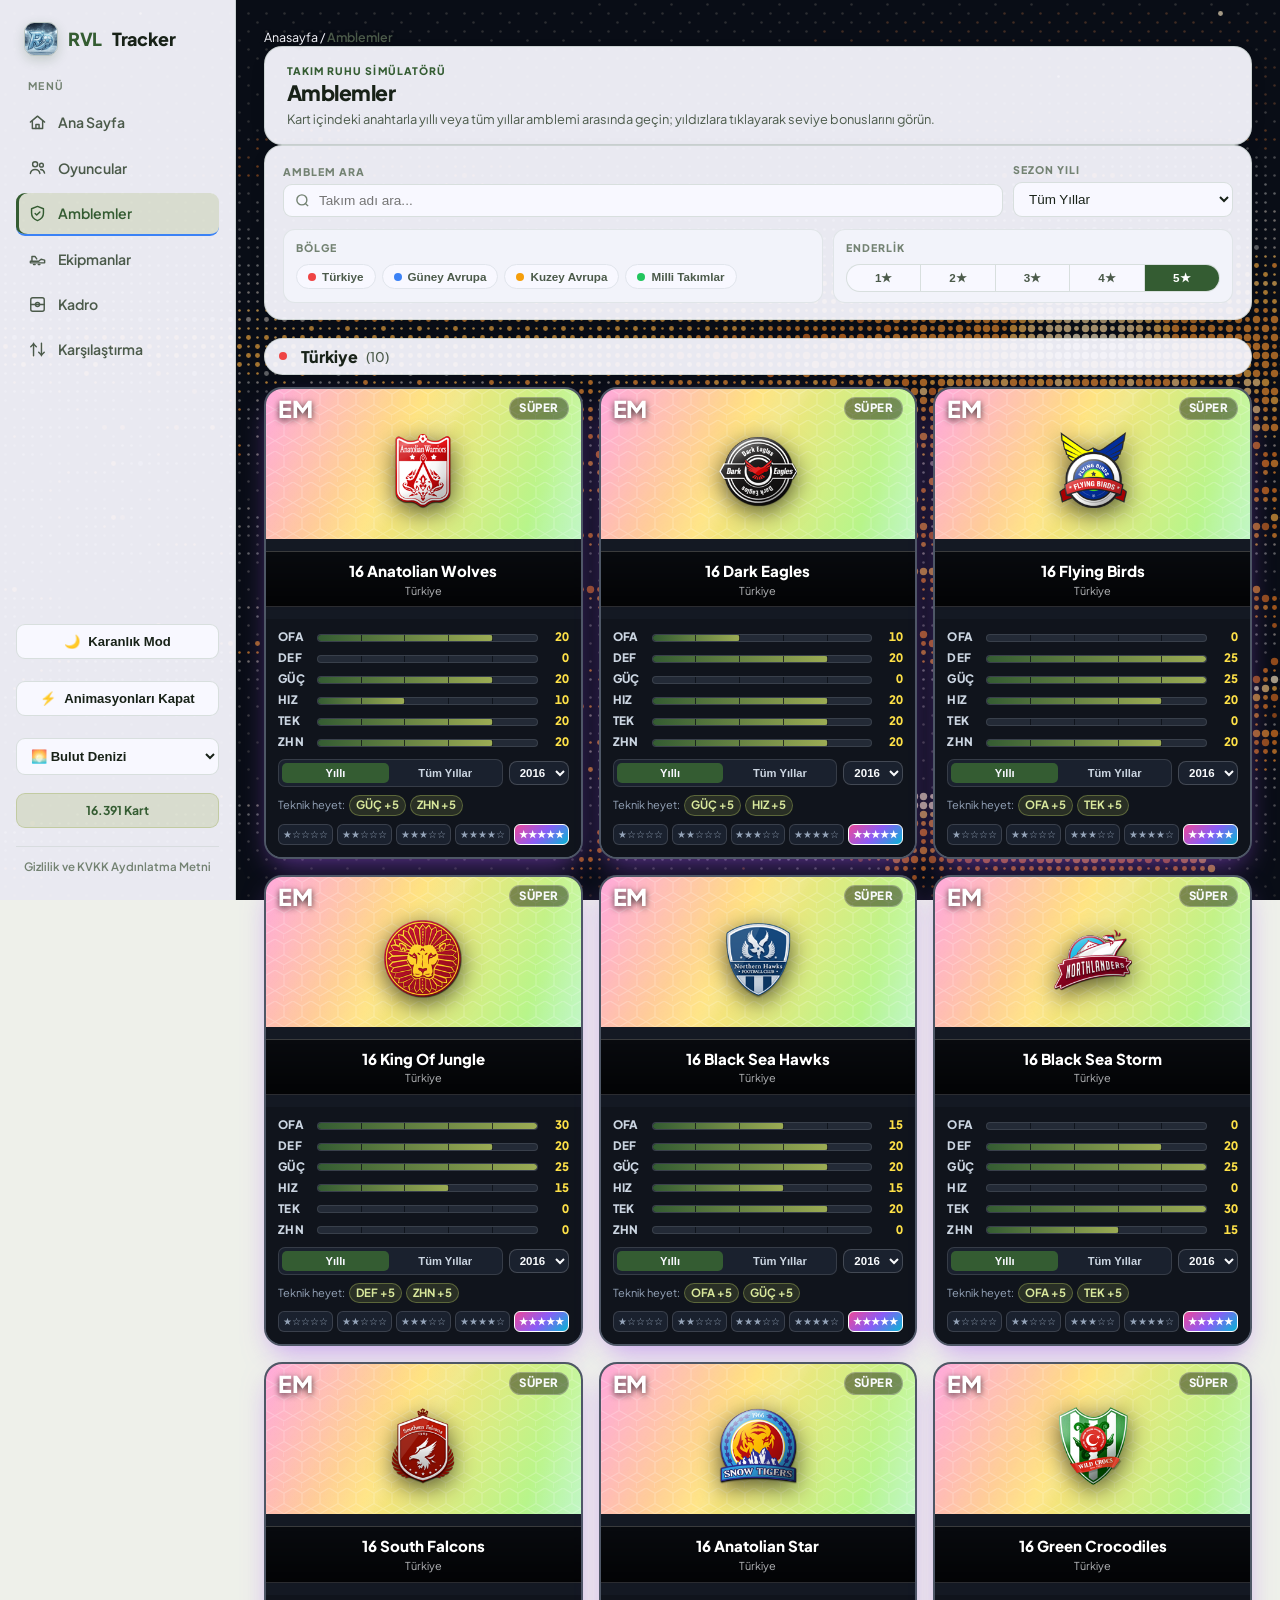
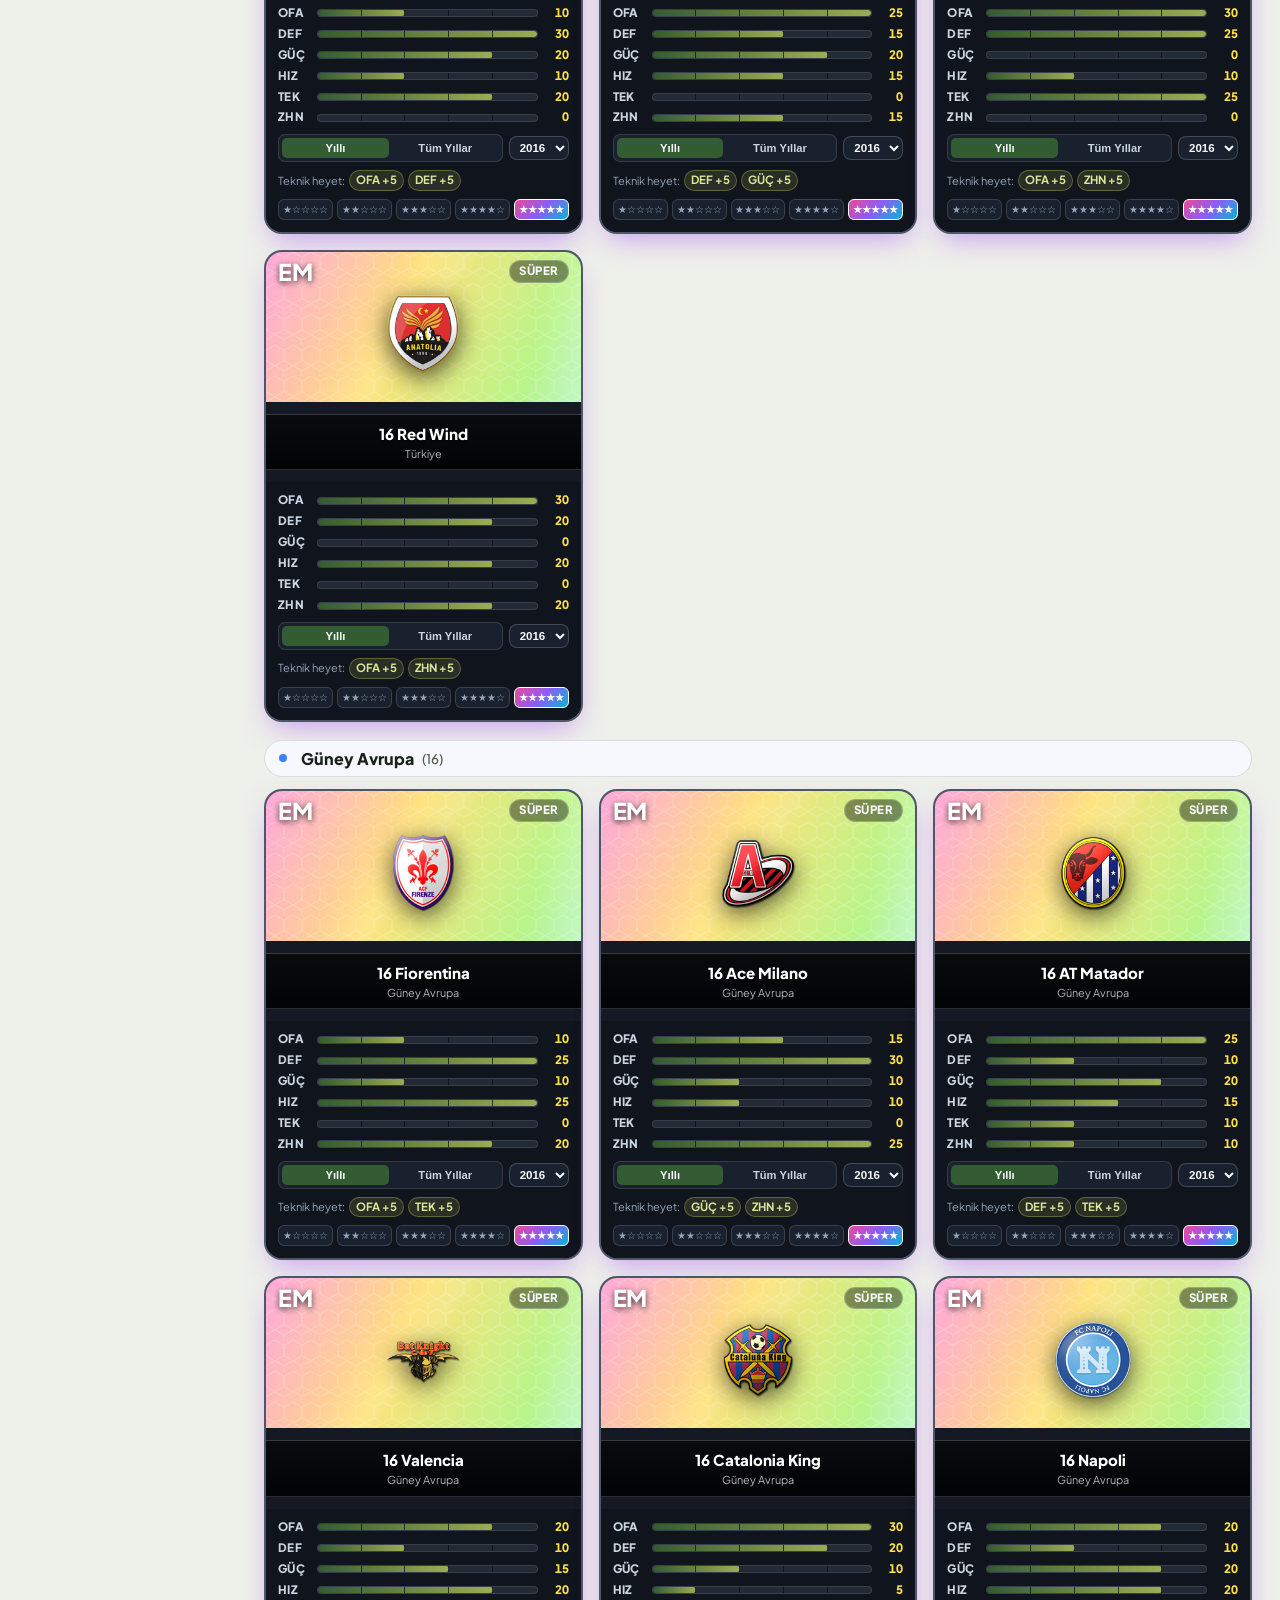
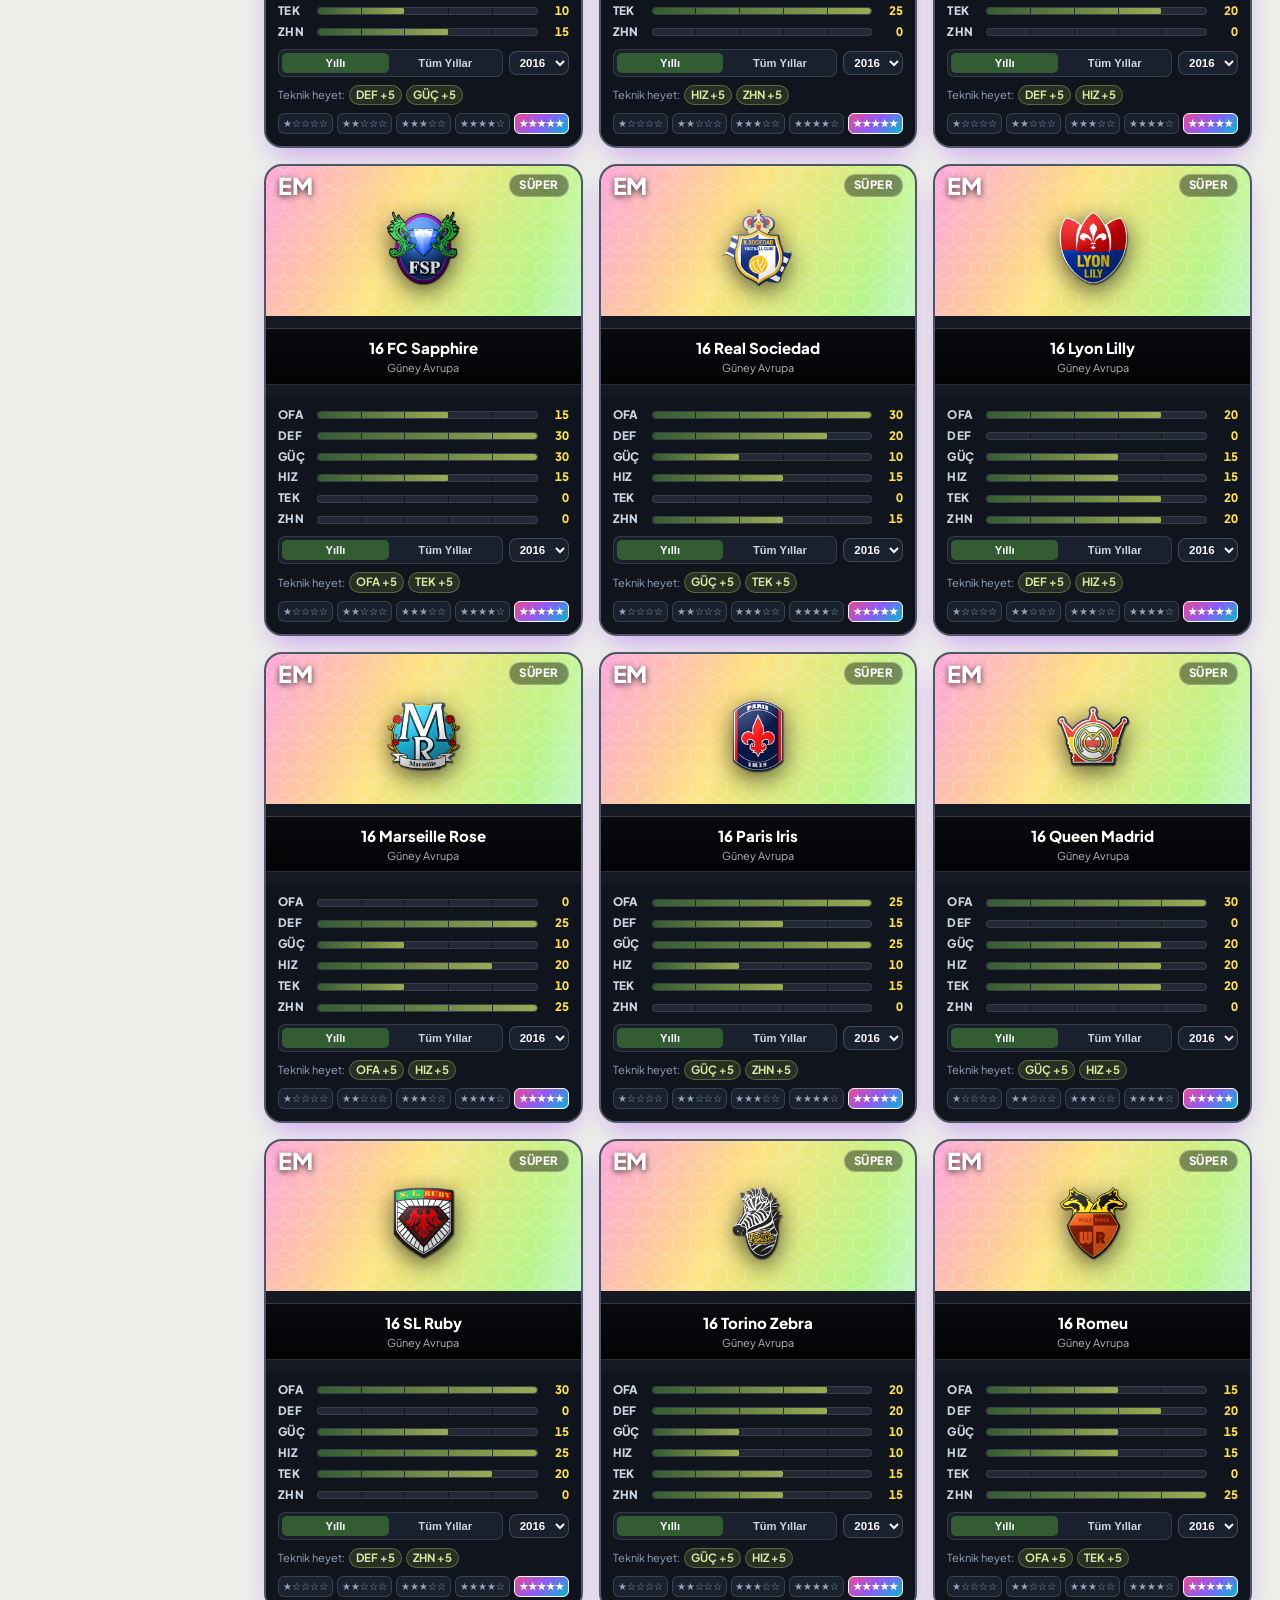
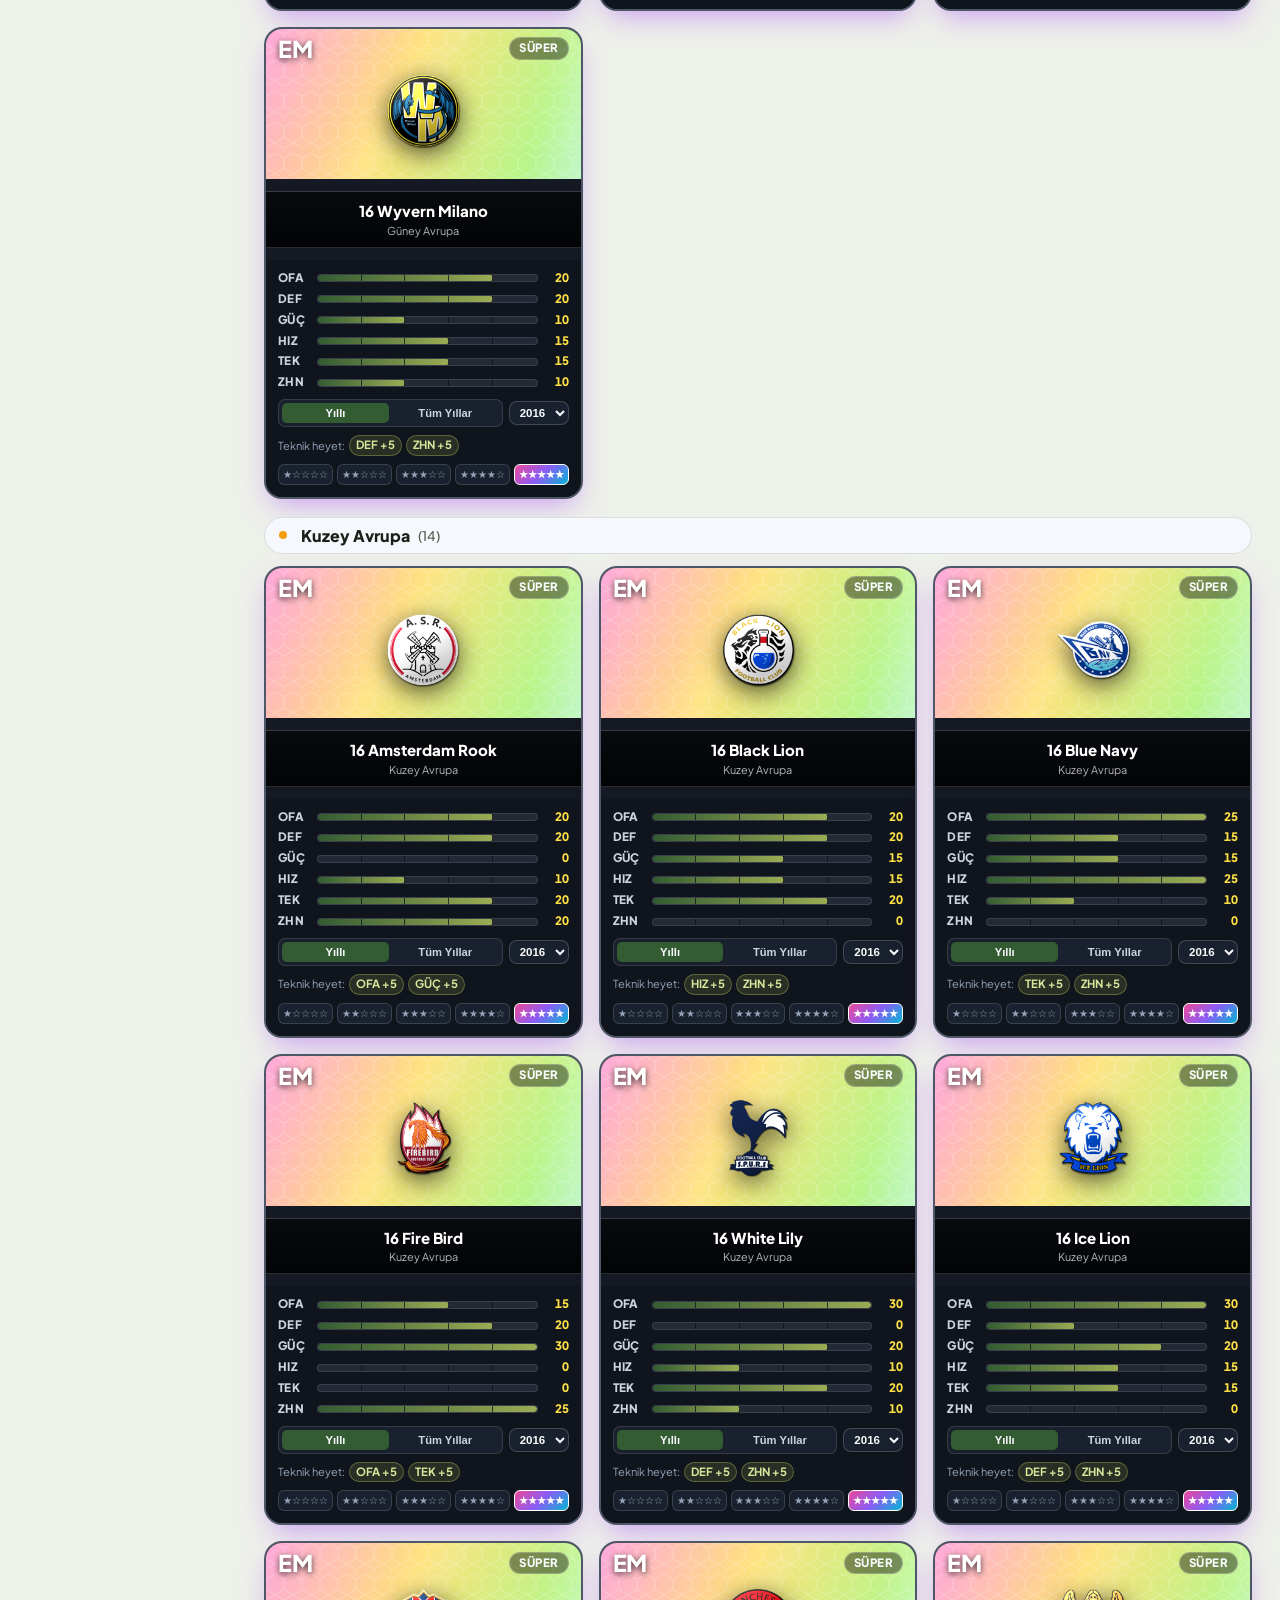
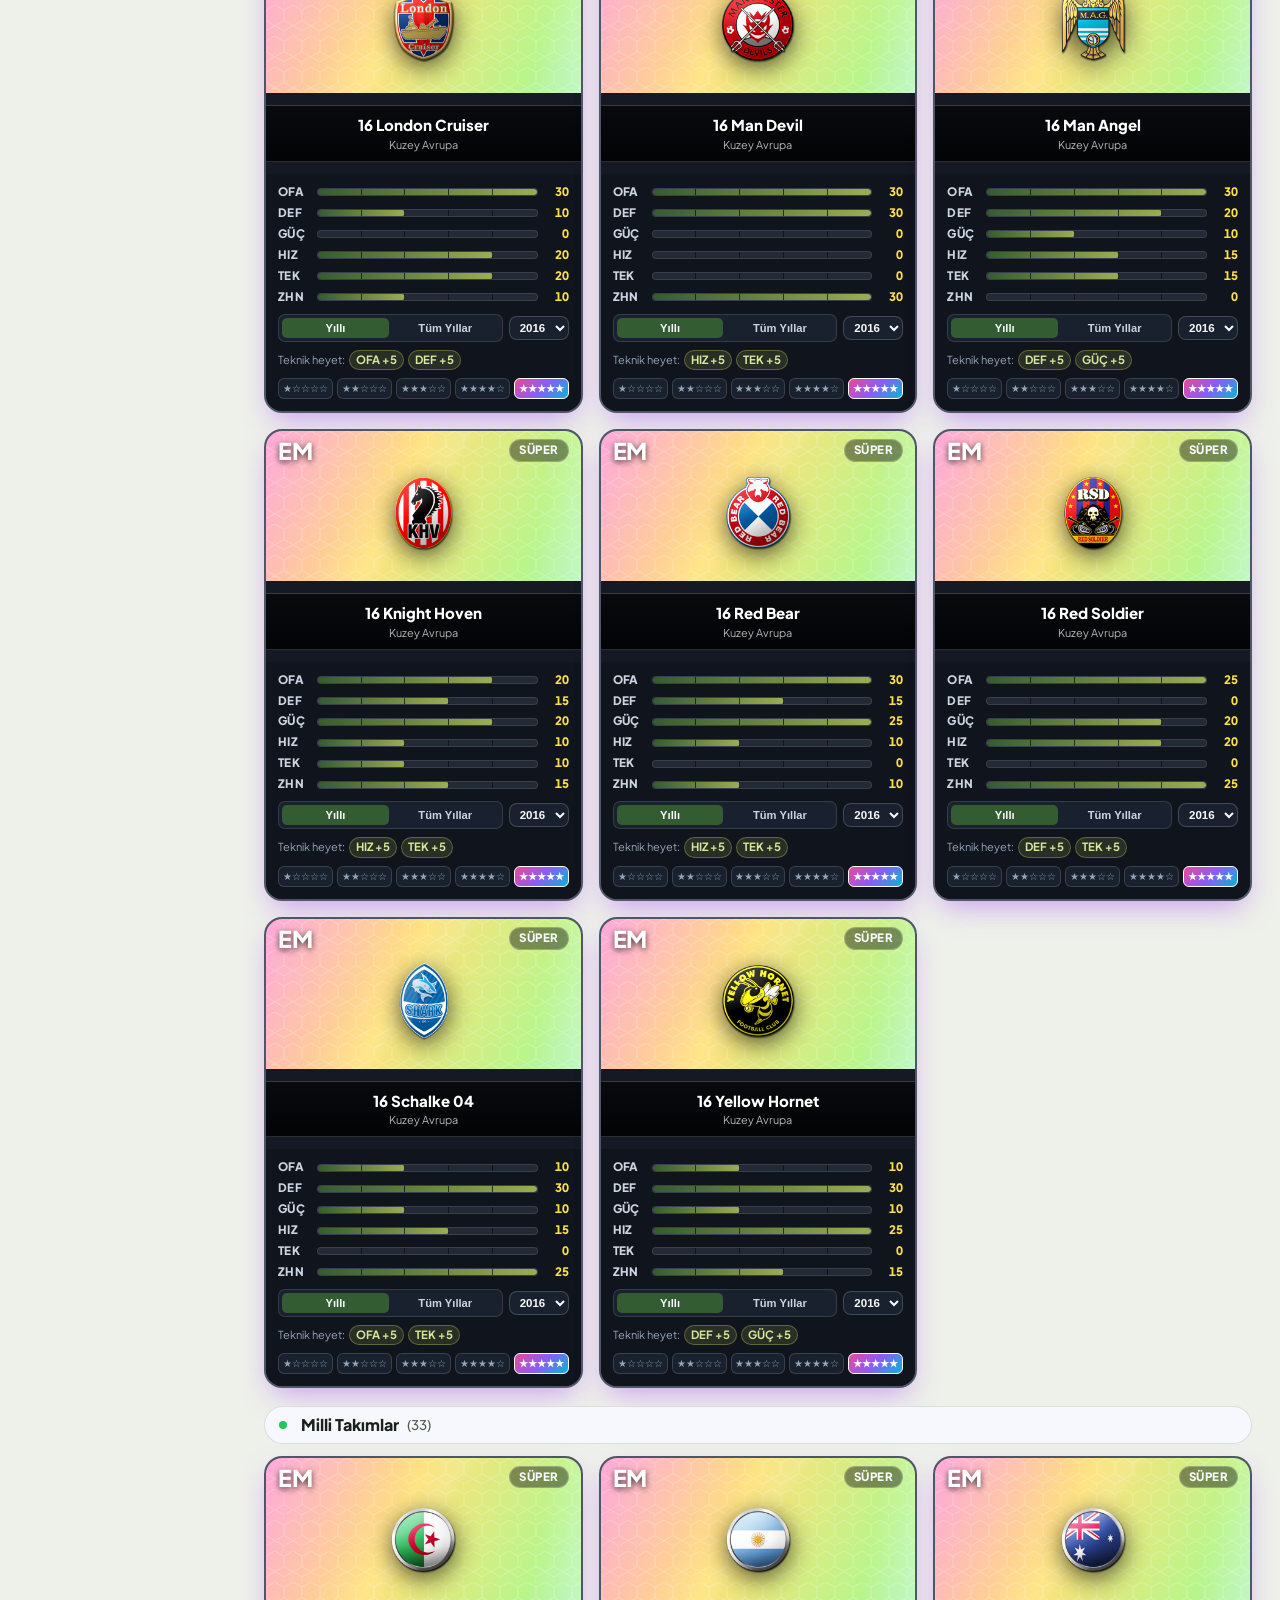
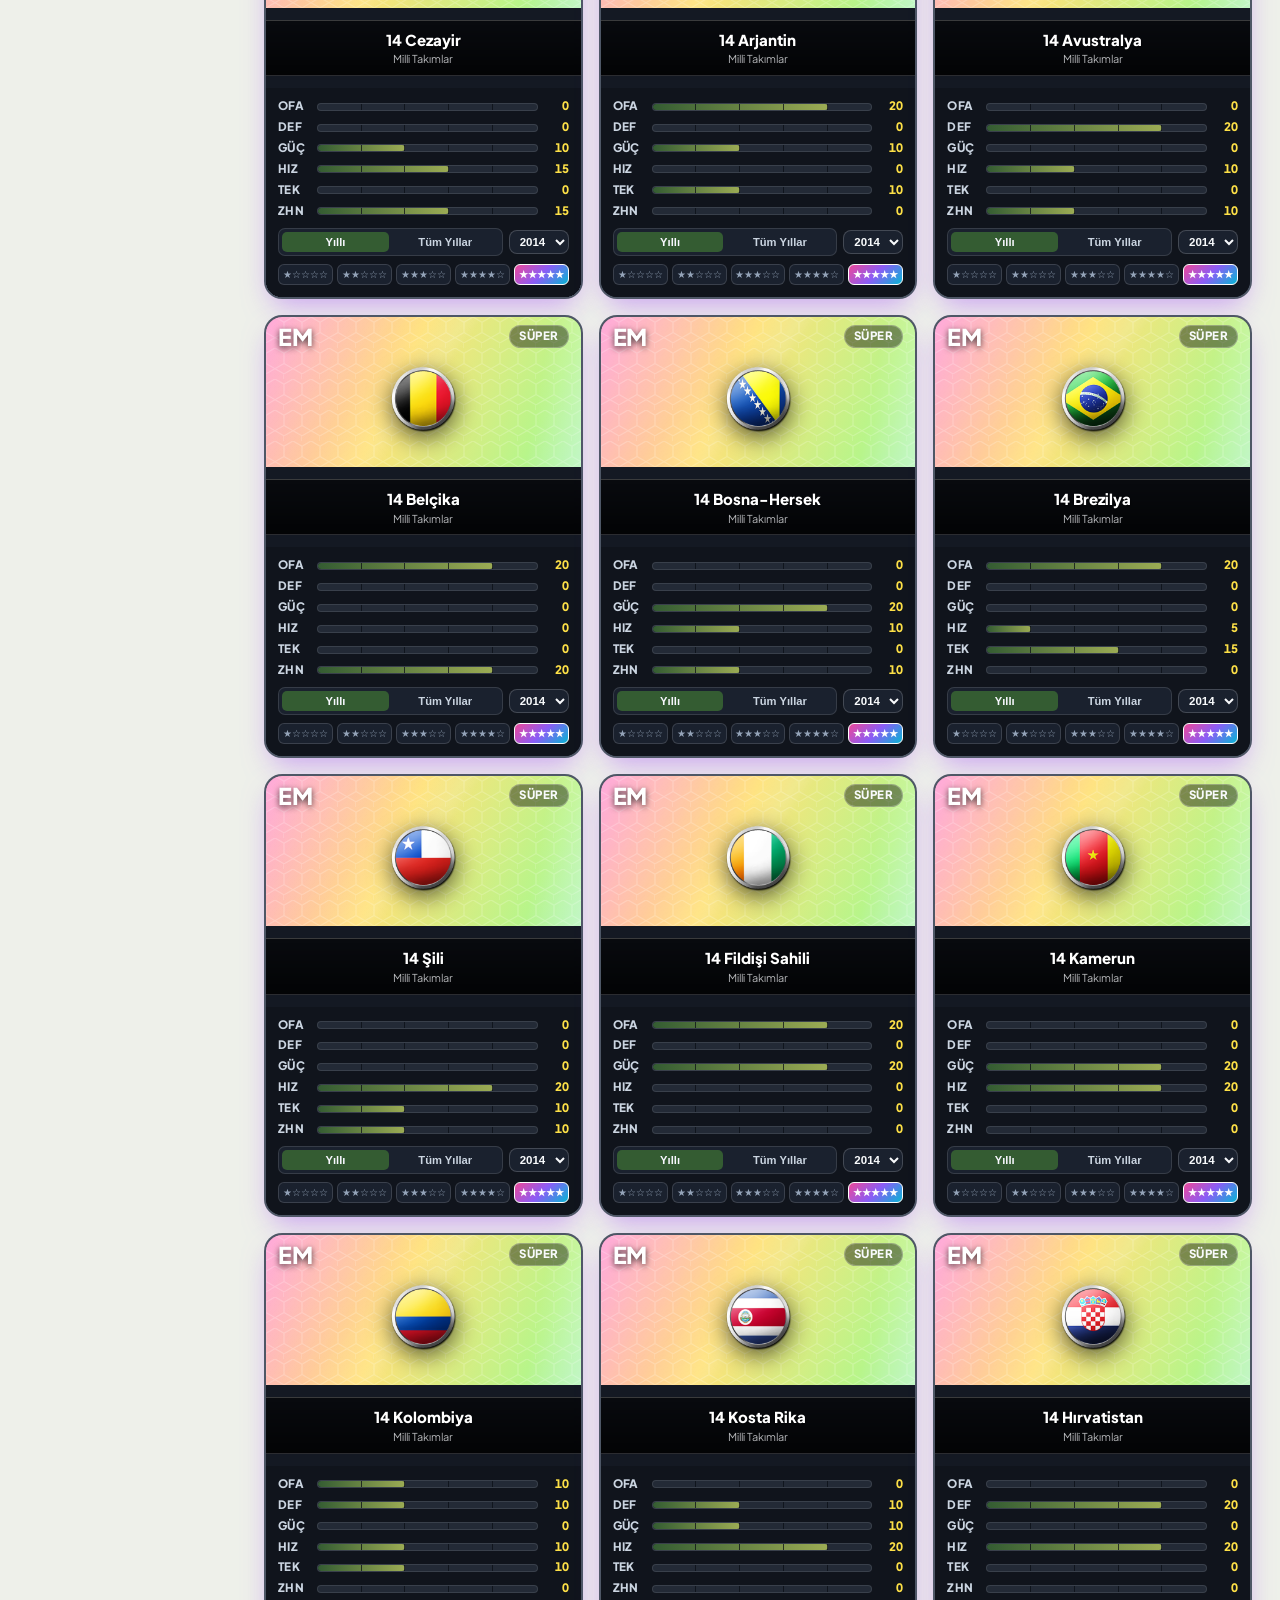
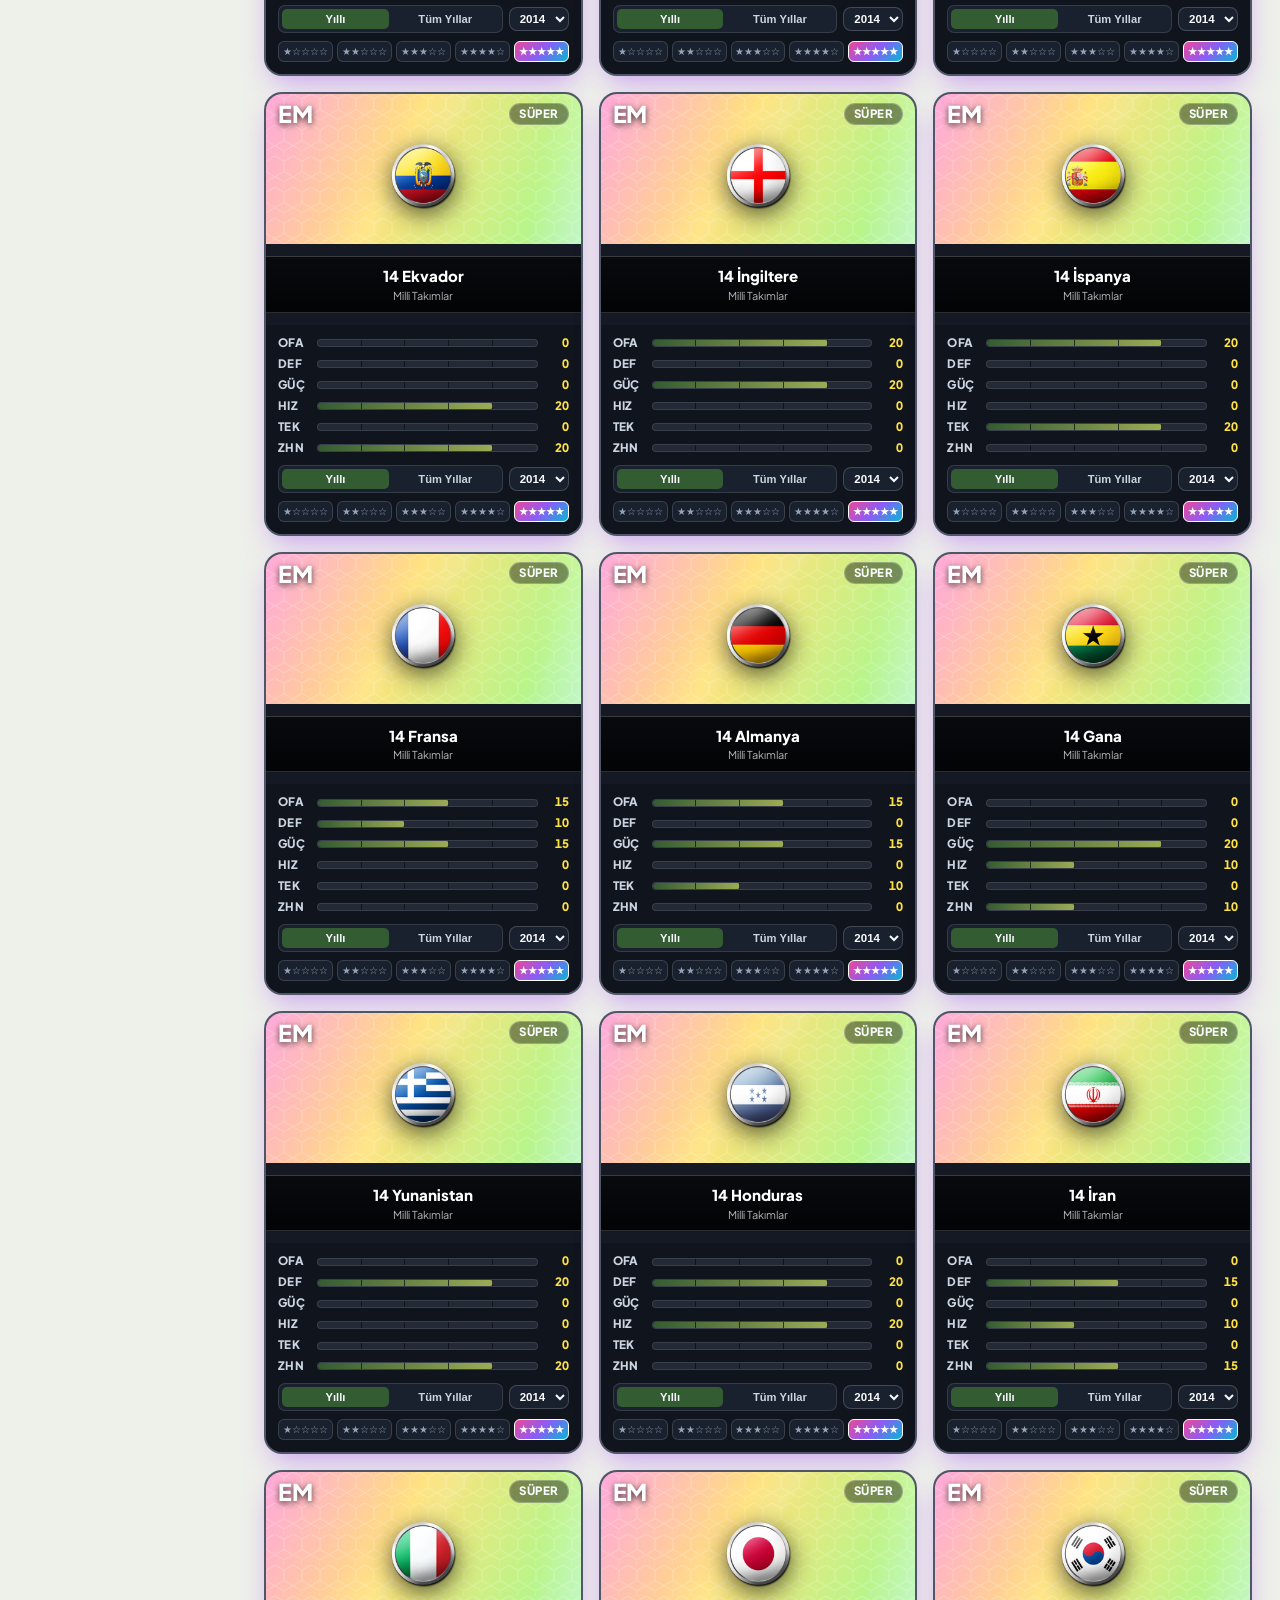
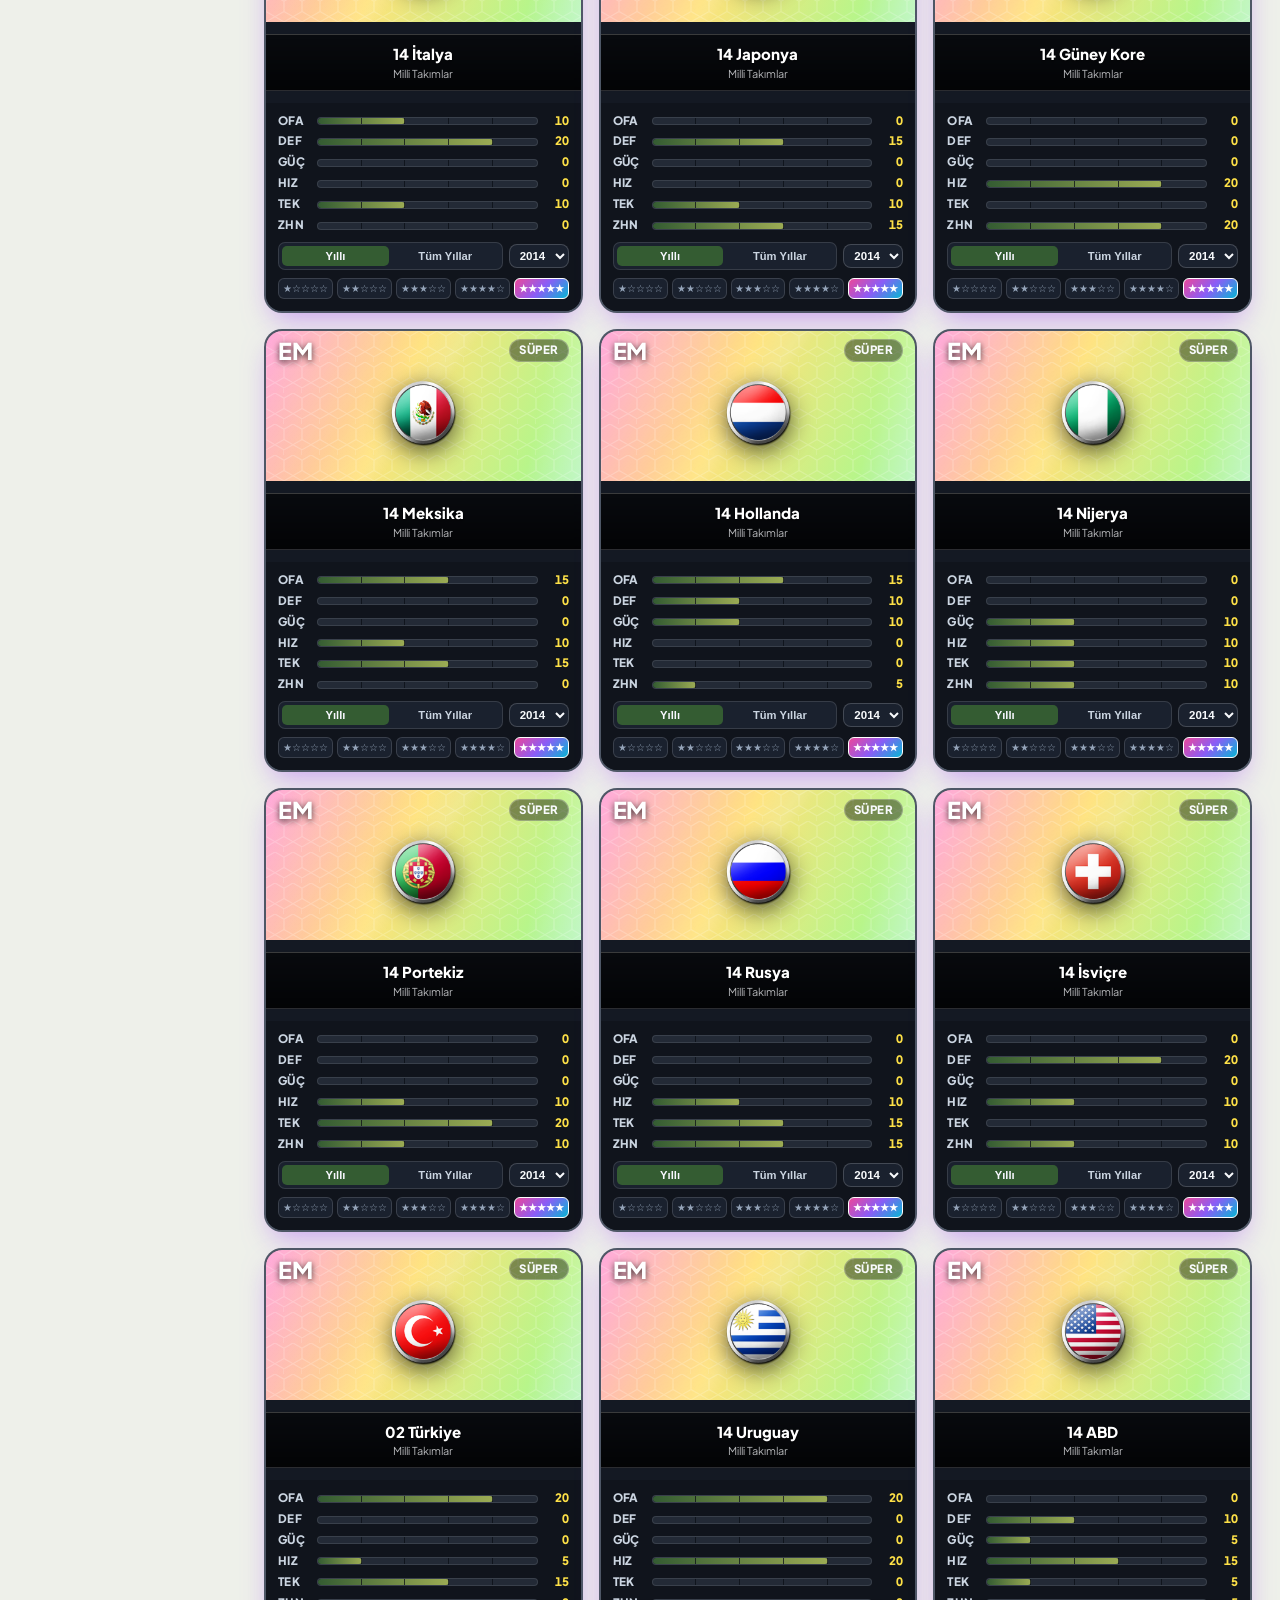
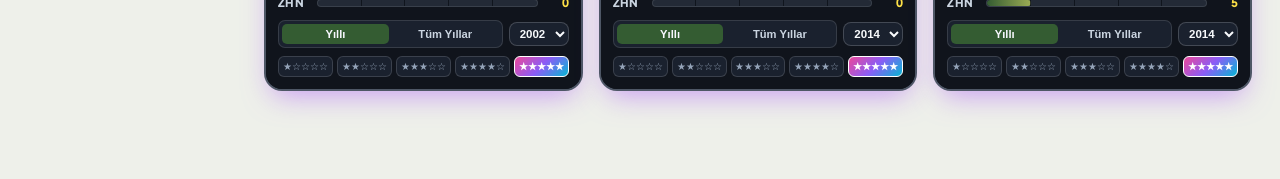
==== commit c82647bb: "v2.0.0.2" ====
--- a/amblemler.html
+++ b/amblemler.html
@@ -42,24 +42,24 @@
           <option value="frog">🐸 Kurbağa</option>
           <option value="black-hole">🕳️ Kara Delik</option>
         </select>
-        <a href="index.html" class="brand" data-nav="home">
+        <a href="/" class="brand" data-nav="home">
           <img class="brand-logo-img" src="assets/favicon.png" alt="RVL" />
           <span class="brand-rvl">RVL</span><span class="brand-tracker">Tracker</span>
         </a>
         <nav class="nav-links" id="mainNav">
-          <a class="nav-link" href="index.html" data-tab="home"><span class="nav-ico"><svg viewBox="0 0 24 24" fill="none" stroke="currentColor" stroke-width="1.8" stroke-linecap="round" stroke-linejoin="round"><path d="M3 11.5 12 4l9 7.5"/><path d="M5.5 10v9.5h13V10"/><path d="M10 19.5v-5h4v5"/></svg></span><span class="nav-txt">Ana Sayfa</span></a>
-          <a class="nav-link" href="oyuncular.html" data-tab="players"><span class="nav-ico"><svg viewBox="0 0 24 24" fill="none" stroke="currentColor" stroke-width="1.8" stroke-linecap="round" stroke-linejoin="round"><circle cx="9" cy="8" r="3.2"/><path d="M3 19.5c.6-3.3 3-5 6-5s5.4 1.7 6 5"/><circle cx="17" cy="9" r="2.4"/><path d="M16 14.6c2.4.2 4.3 1.7 4.9 4.4"/></svg></span><span class="nav-txt">Oyuncular</span></a>
-          <a class="nav-link active" href="amblemler.html" data-tab="emblems"><span class="nav-ico"><svg viewBox="0 0 24 24" fill="none" stroke="currentColor" stroke-width="1.8" stroke-linecap="round" stroke-linejoin="round"><path d="M12 3 4.5 6v5.5c0 4.6 3.1 8 7.5 9.5 4.4-1.5 7.5-4.9 7.5-9.5V6z"/><path d="m9 12 2 2 4-4"/></svg></span><span class="nav-txt">Amblemler</span></a>
-          <a class="nav-link" href="ekipmanlar.html" data-tab="equipments"><span class="nav-ico"><svg viewBox="0 0 24 24" fill="none" stroke="currentColor" stroke-width="1.8" stroke-linecap="round" stroke-linejoin="round"><path d="M3 15.5h10.5l3-2.5 4.5 1v3.5H3z"/><path d="M5 15.5V9.5h4l2 3"/><path d="M7 19.5h2M13 19.5h2"/></svg></span><span class="nav-txt">Ekipmanlar</span></a>
-          <a class="nav-link" href="kadro.html" data-tab="squad"><span class="nav-ico"><svg viewBox="0 0 24 24" fill="none" stroke="currentColor" stroke-width="1.8" stroke-linecap="round" stroke-linejoin="round"><rect x="3.5" y="3.5" width="17" height="17" rx="2.5"/><path d="M3.5 12h17"/><circle cx="12" cy="12" r="2.6"/></svg></span><span class="nav-txt">Kadro</span></a>
-          <a class="nav-link" href="karsilastirma.html" data-tab="compare"><span class="nav-ico"><svg viewBox="0 0 24 24" fill="none" stroke="currentColor" stroke-width="1.8" stroke-linecap="round" stroke-linejoin="round"><path d="M7 4v16M17 4v16"/><path d="M3.5 8.5 7 5l3.5 3.5M13.5 15.5 17 19l3.5-3.5"/></svg></span><span class="nav-txt">Karşılaştırma</span></a>
+          <a class="nav-link" href="/" data-tab="home"><span class="nav-ico"><svg viewBox="0 0 24 24" fill="none" stroke="currentColor" stroke-width="1.8" stroke-linecap="round" stroke-linejoin="round"><path d="M3 11.5 12 4l9 7.5"/><path d="M5.5 10v9.5h13V10"/><path d="M10 19.5v-5h4v5"/></svg></span><span class="nav-txt">Ana Sayfa</span></a>
+          <a class="nav-link" href="/oyuncular" data-tab="players"><span class="nav-ico"><svg viewBox="0 0 24 24" fill="none" stroke="currentColor" stroke-width="1.8" stroke-linecap="round" stroke-linejoin="round"><circle cx="9" cy="8" r="3.2"/><path d="M3 19.5c.6-3.3 3-5 6-5s5.4 1.7 6 5"/><circle cx="17" cy="9" r="2.4"/><path d="M16 14.6c2.4.2 4.3 1.7 4.9 4.4"/></svg></span><span class="nav-txt">Oyuncular</span></a>
+          <a class="nav-link active" href="/amblemler" data-tab="emblems"><span class="nav-ico"><svg viewBox="0 0 24 24" fill="none" stroke="currentColor" stroke-width="1.8" stroke-linecap="round" stroke-linejoin="round"><path d="M12 3 4.5 6v5.5c0 4.6 3.1 8 7.5 9.5 4.4-1.5 7.5-4.9 7.5-9.5V6z"/><path d="m9 12 2 2 4-4"/></svg></span><span class="nav-txt">Amblemler</span></a>
+          <a class="nav-link" href="/ekipmanlar" data-tab="equipments"><span class="nav-ico"><svg viewBox="0 0 24 24" fill="none" stroke="currentColor" stroke-width="1.8" stroke-linecap="round" stroke-linejoin="round"><path d="M3 15.5h10.5l3-2.5 4.5 1v3.5H3z"/><path d="M5 15.5V9.5h4l2 3"/><path d="M7 19.5h2M13 19.5h2"/></svg></span><span class="nav-txt">Ekipmanlar</span></a>
+          <a class="nav-link" href="/kadro" data-tab="squad"><span class="nav-ico"><svg viewBox="0 0 24 24" fill="none" stroke="currentColor" stroke-width="1.8" stroke-linecap="round" stroke-linejoin="round"><rect x="3.5" y="3.5" width="17" height="17" rx="2.5"/><path d="M3.5 12h17"/><circle cx="12" cy="12" r="2.6"/></svg></span><span class="nav-txt">Kadro</span></a>
+          <a class="nav-link" href="/karsilastirma" data-tab="compare"><span class="nav-ico"><svg viewBox="0 0 24 24" fill="none" stroke="currentColor" stroke-width="1.8" stroke-linecap="round" stroke-linejoin="round"><path d="M7 4v16M17 4v16"/><path d="M3.5 8.5 7 5l3.5 3.5M13.5 15.5 17 19l3.5-3.5"/></svg></span><span class="nav-txt">Karşılaştırma</span></a>
         </nav>
       </div>
       <div class="nav-right">
         <span class="db-badge" id="dbBadge">15.583 Kart</span>
       </div>
       <div class="sidebar-legal">
-        <a href="gizlilik.html" class="sidebar-legal-link">Gizlilik ve KVKK Aydınlatma Metni</a>
+        <a href="/gizlilik" class="sidebar-legal-link">Gizlilik ve KVKK Aydınlatma Metni</a>
       </div>
     </div>
   </header>
@@ -76,8 +76,8 @@
               1958–2016 sezonlarından 15.583 oyuncu kartını inceleyin, amblem ve ekipman etkilerini hesaplayın, kadronuzu kurup karşılaştırın.
             </p>
             <div class="home-cta-row">
-              <a href="oyuncular.html" class="home-cta-primary">⚽ Oyuncular</a>
-              <a href="kadro.html" class="home-cta-secondary">🛡️ Kadro Kur</a>
+              <a href="/oyuncular" class="home-cta-primary">⚽ Oyuncular</a>
+              <a href="/kadro" class="home-cta-secondary">🛡️ Kadro Kur</a>
             </div>
           </div>
           <div class="home-hero-logo-wrap">
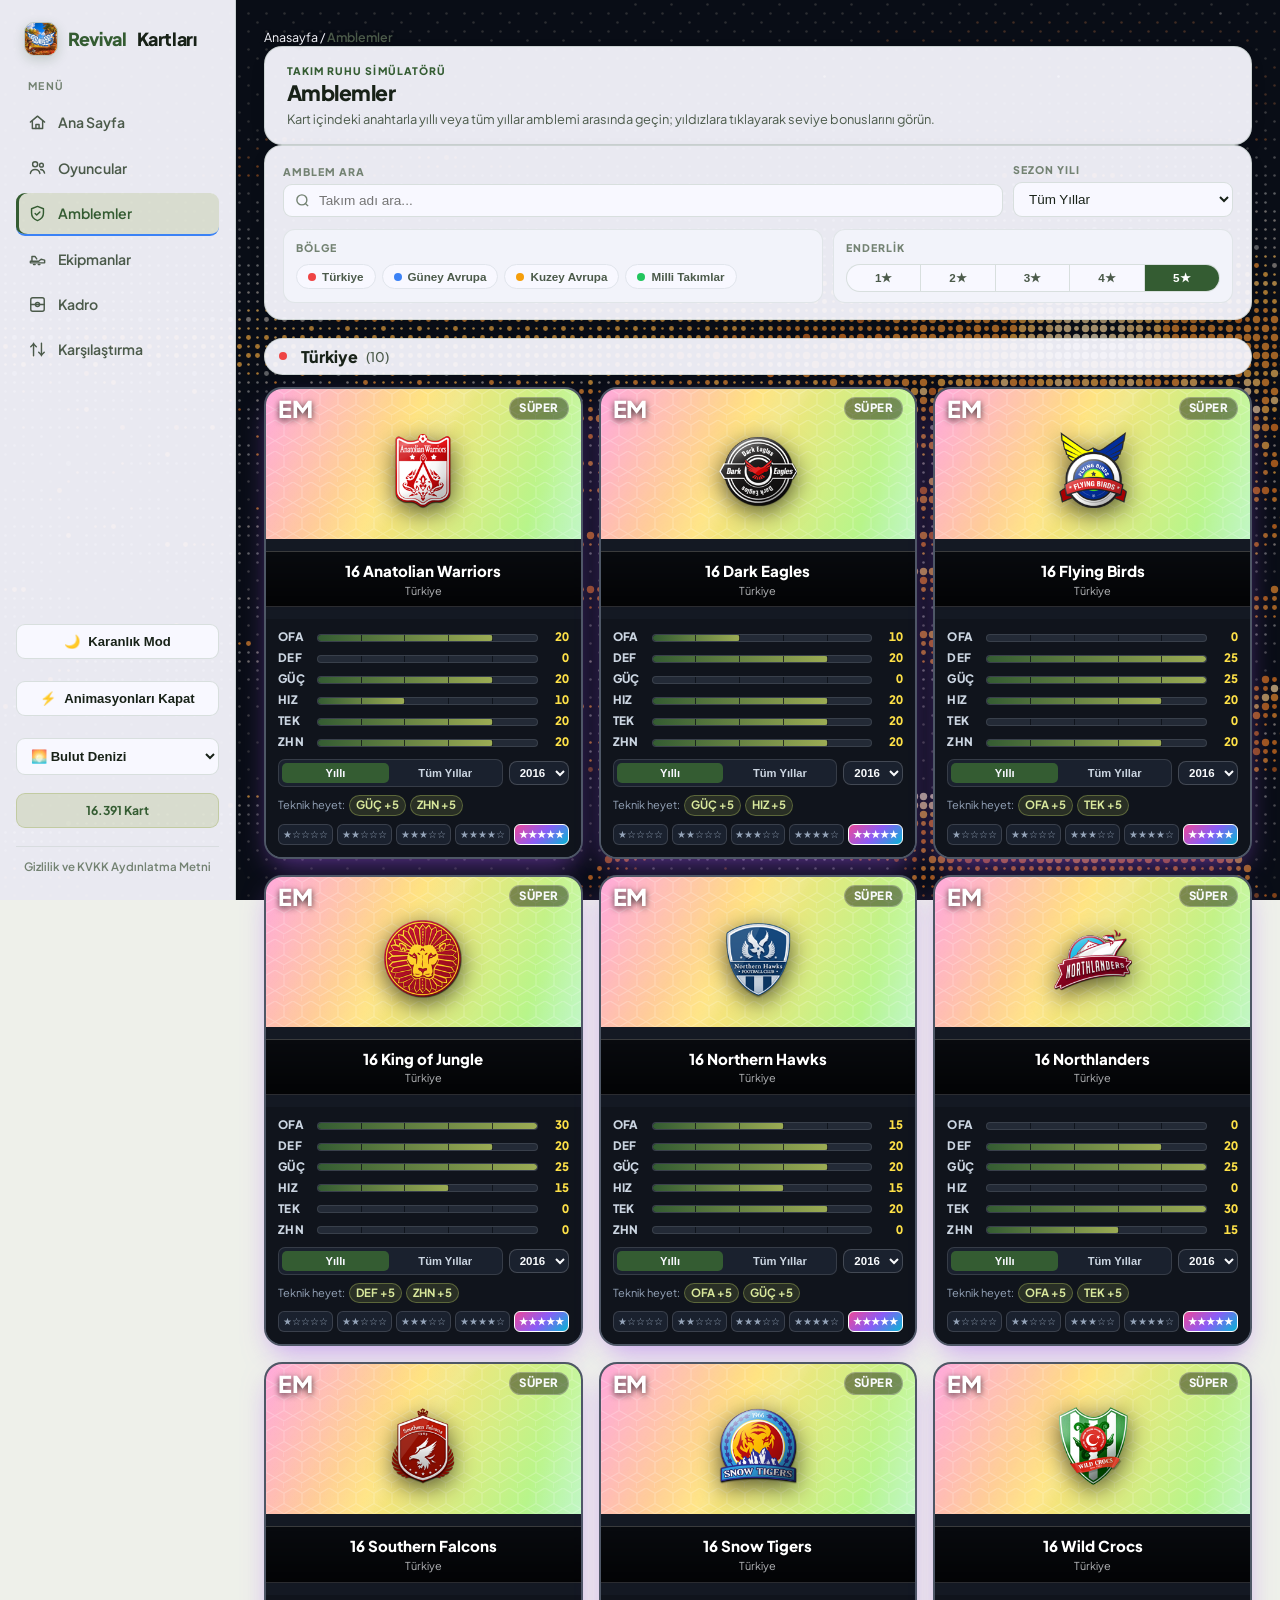
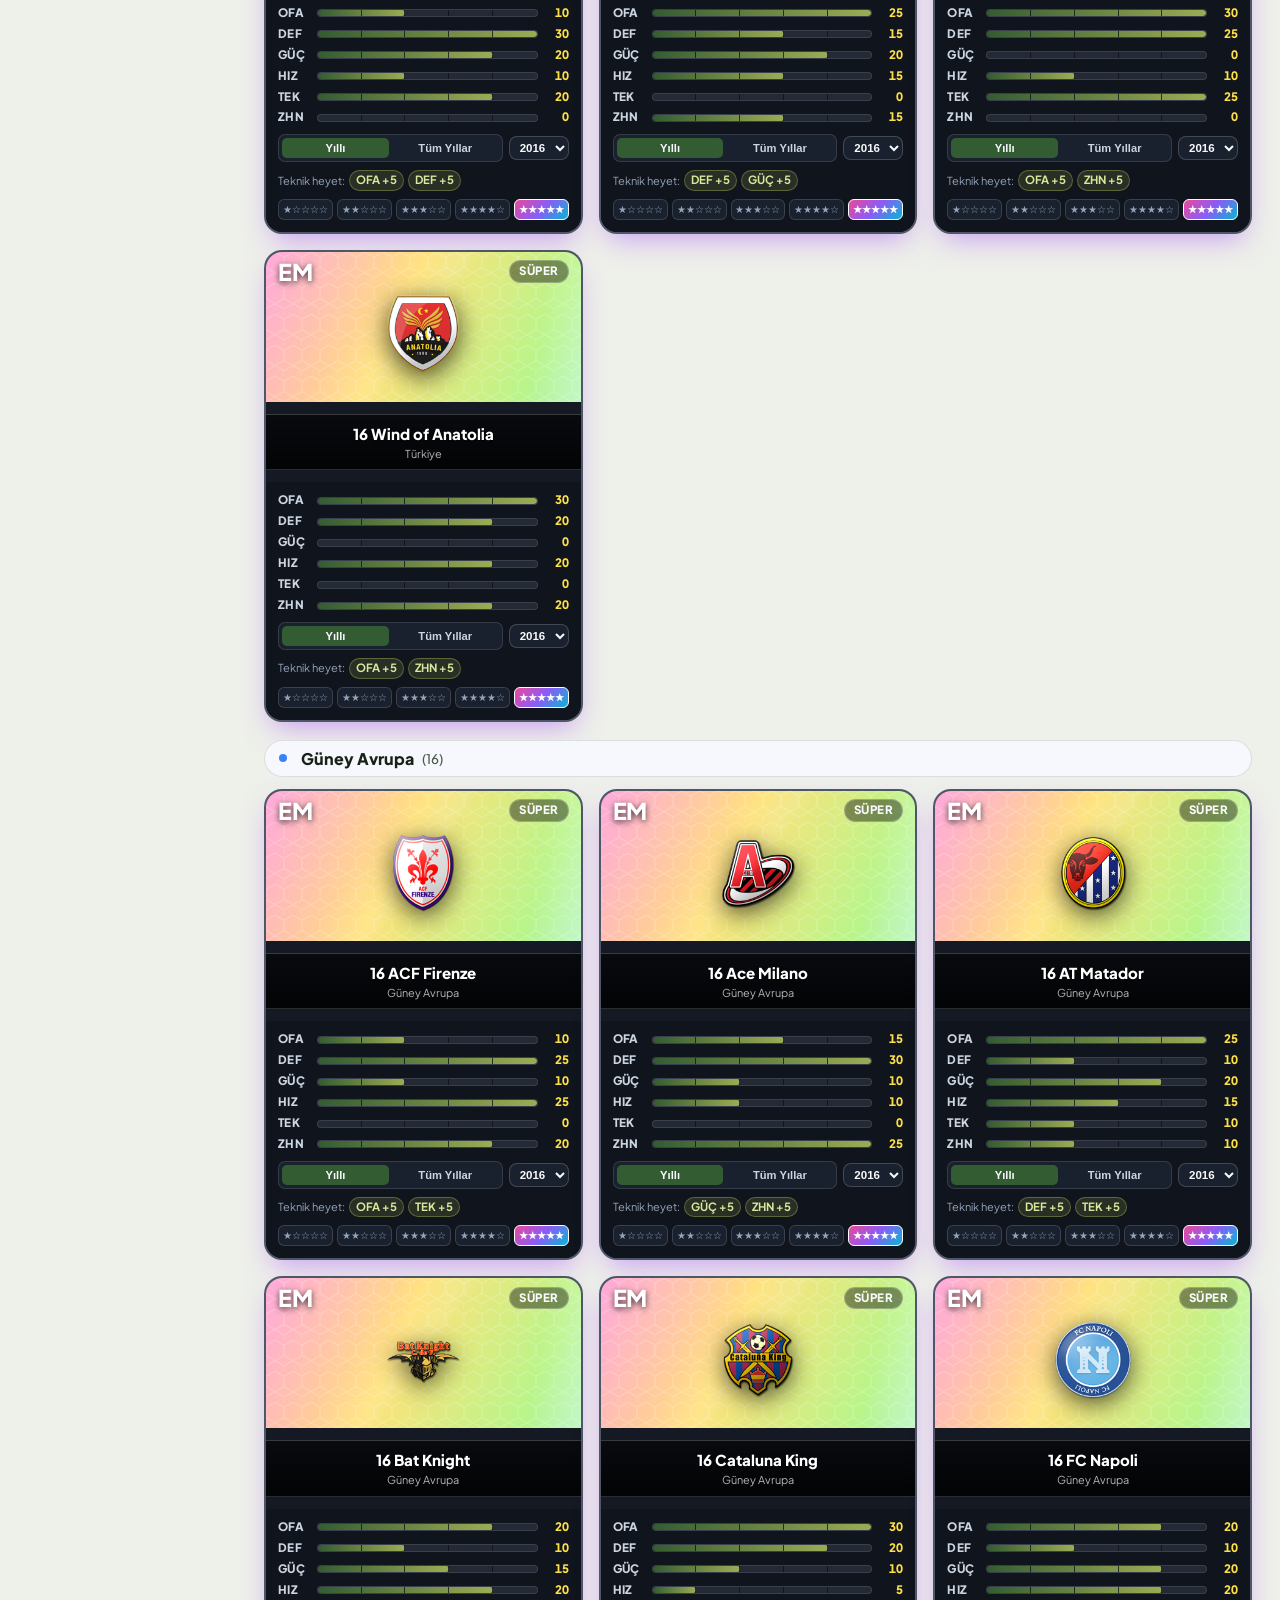
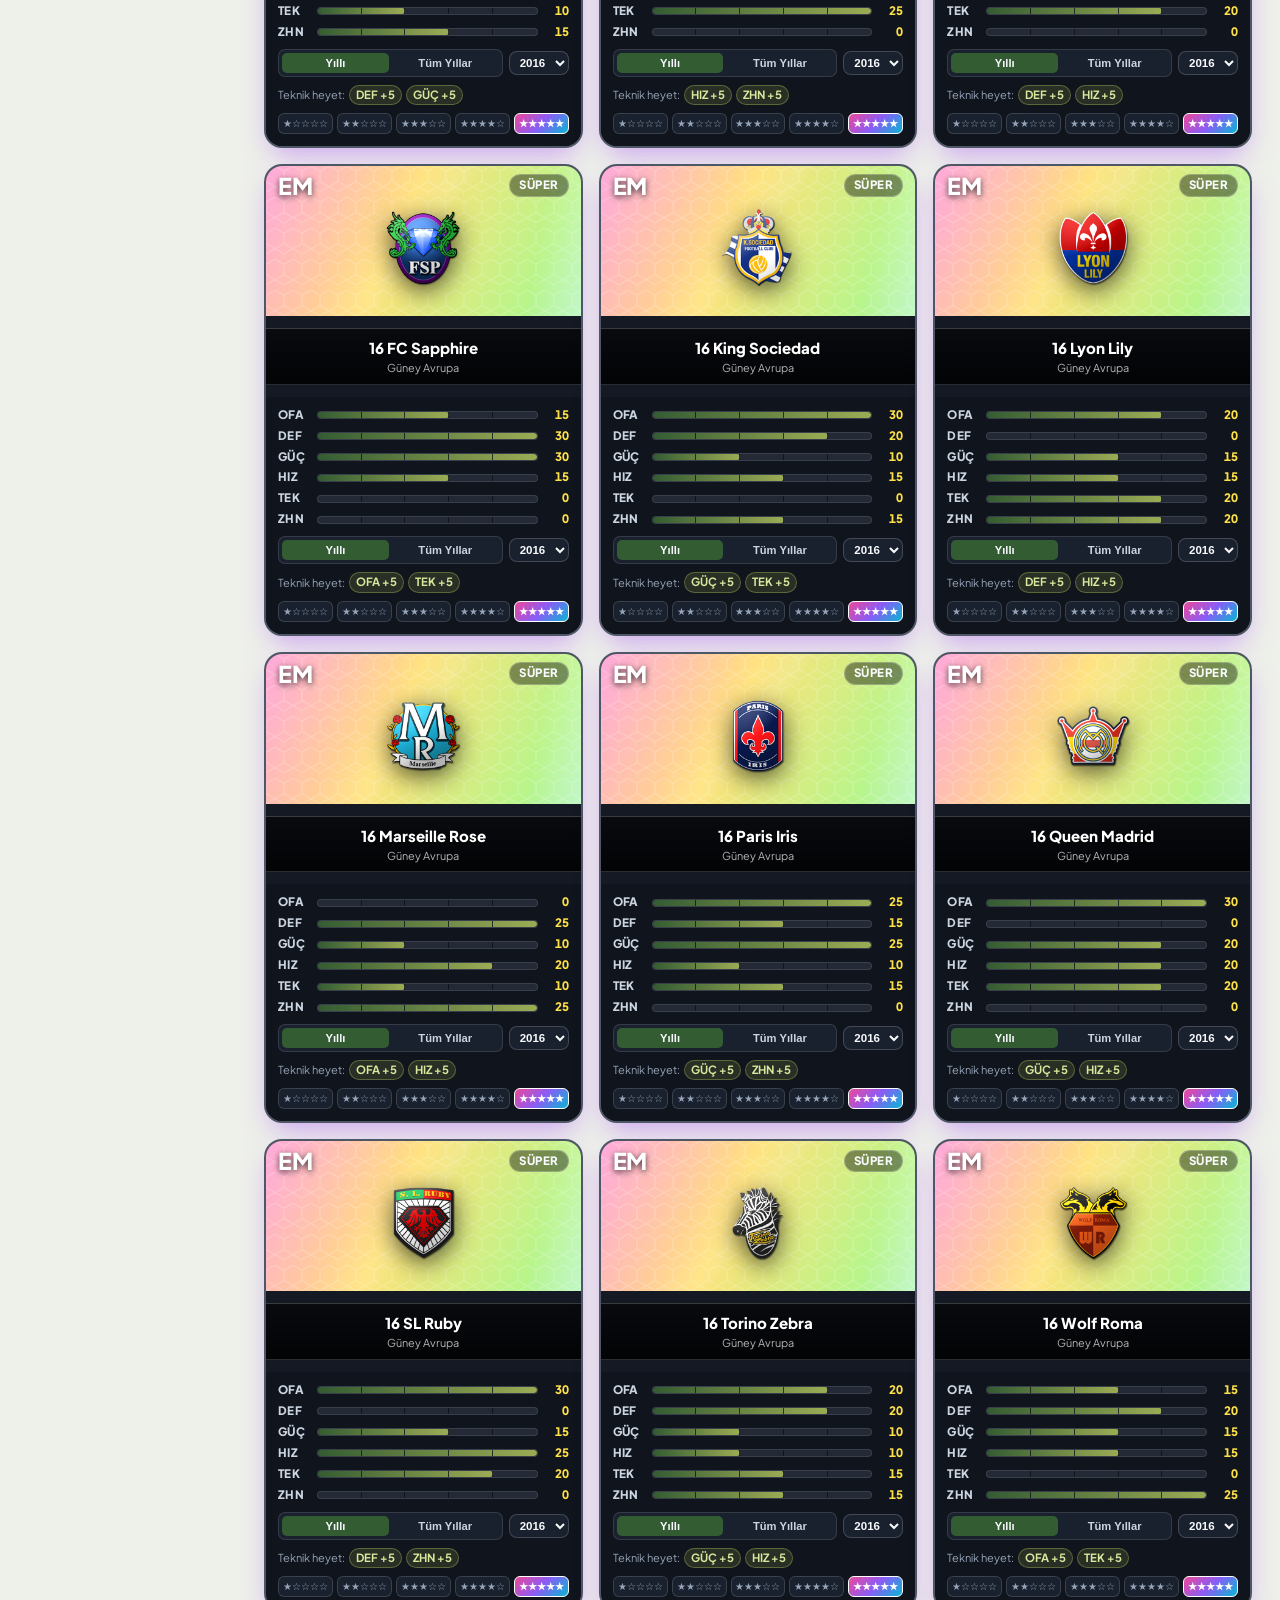
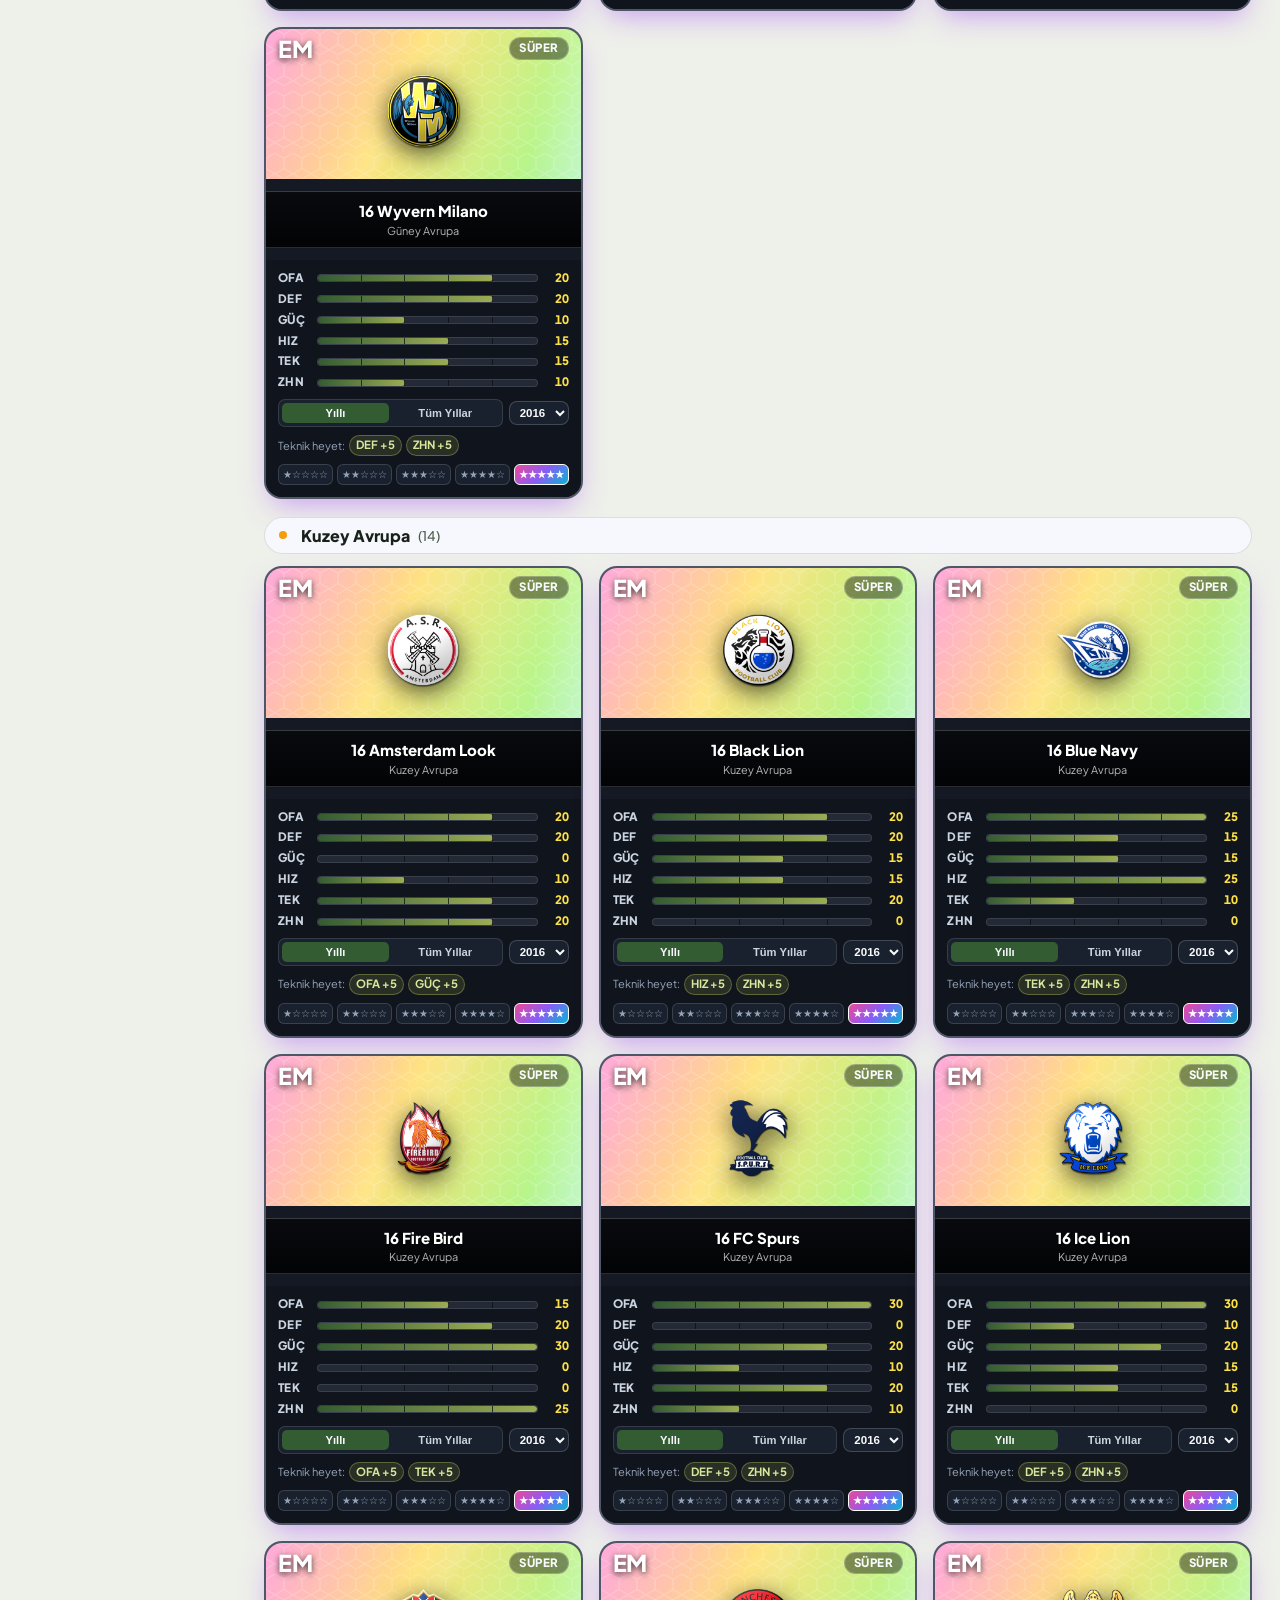
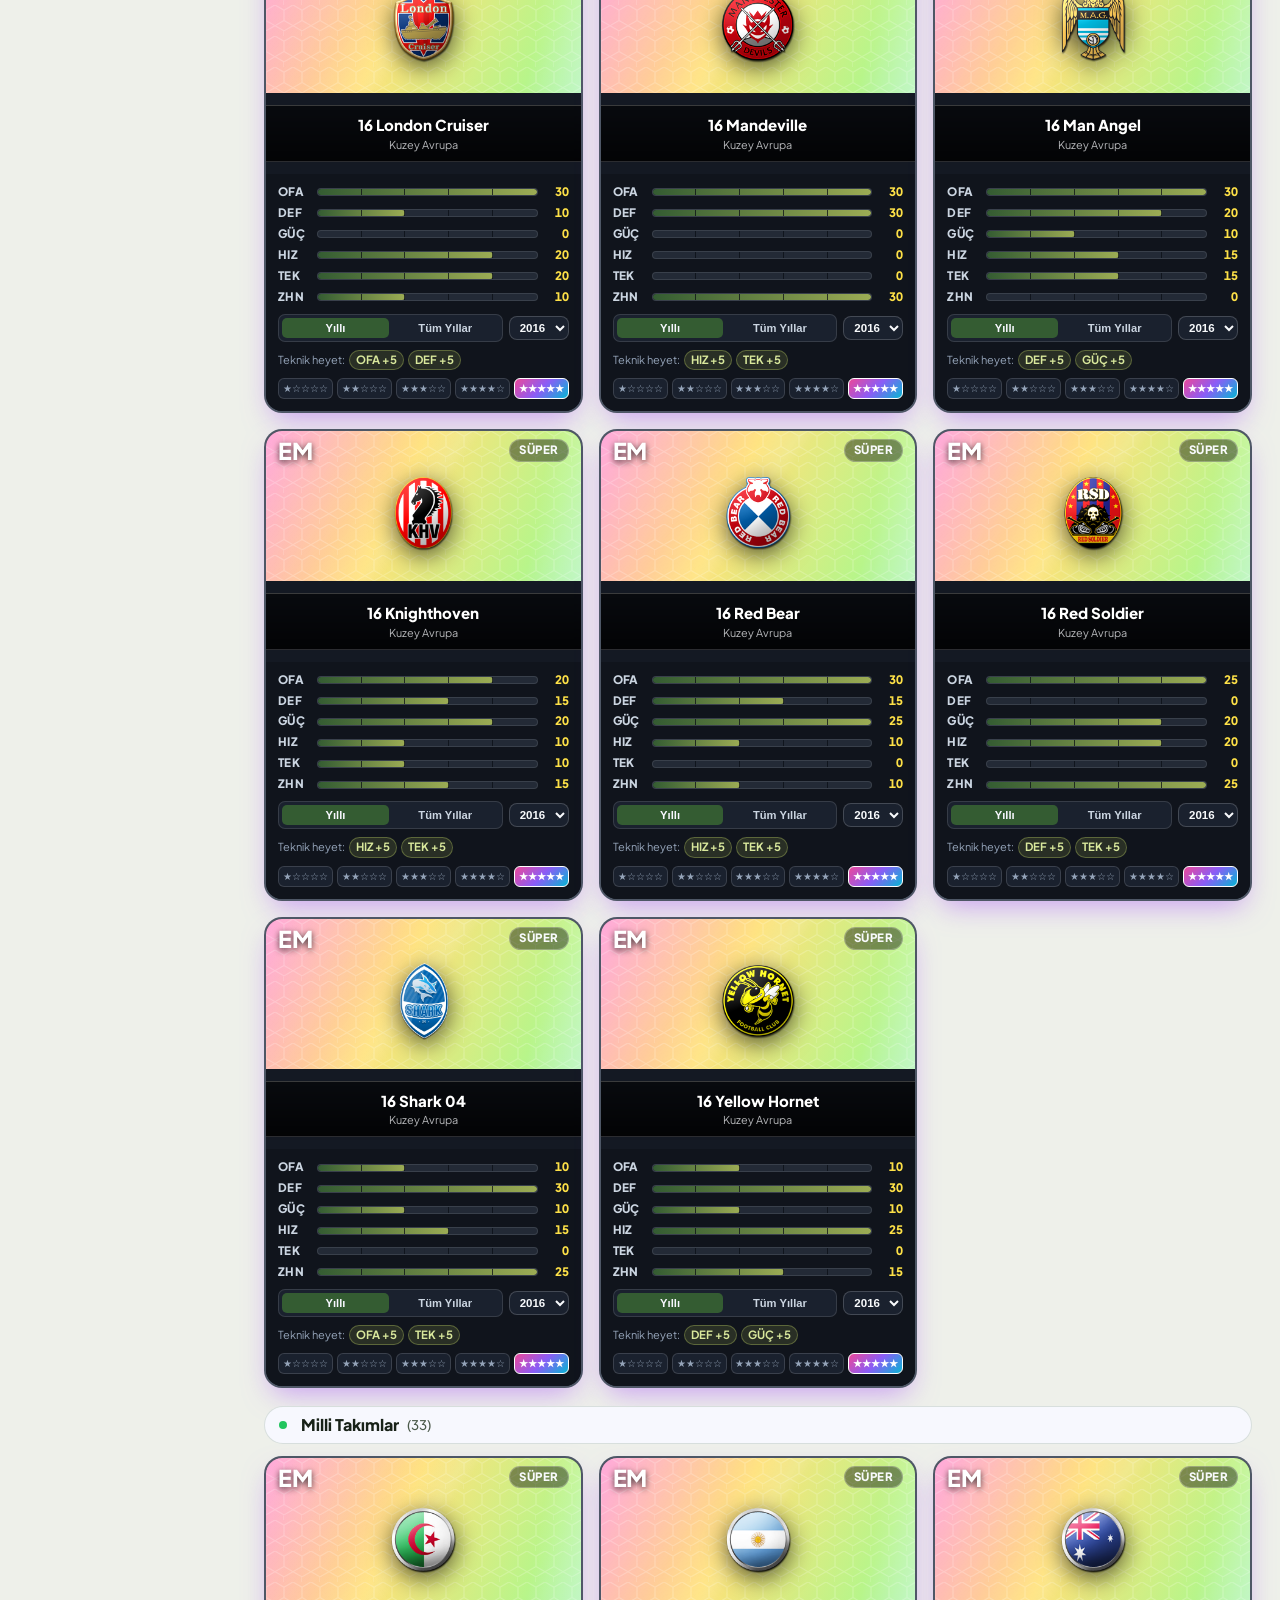
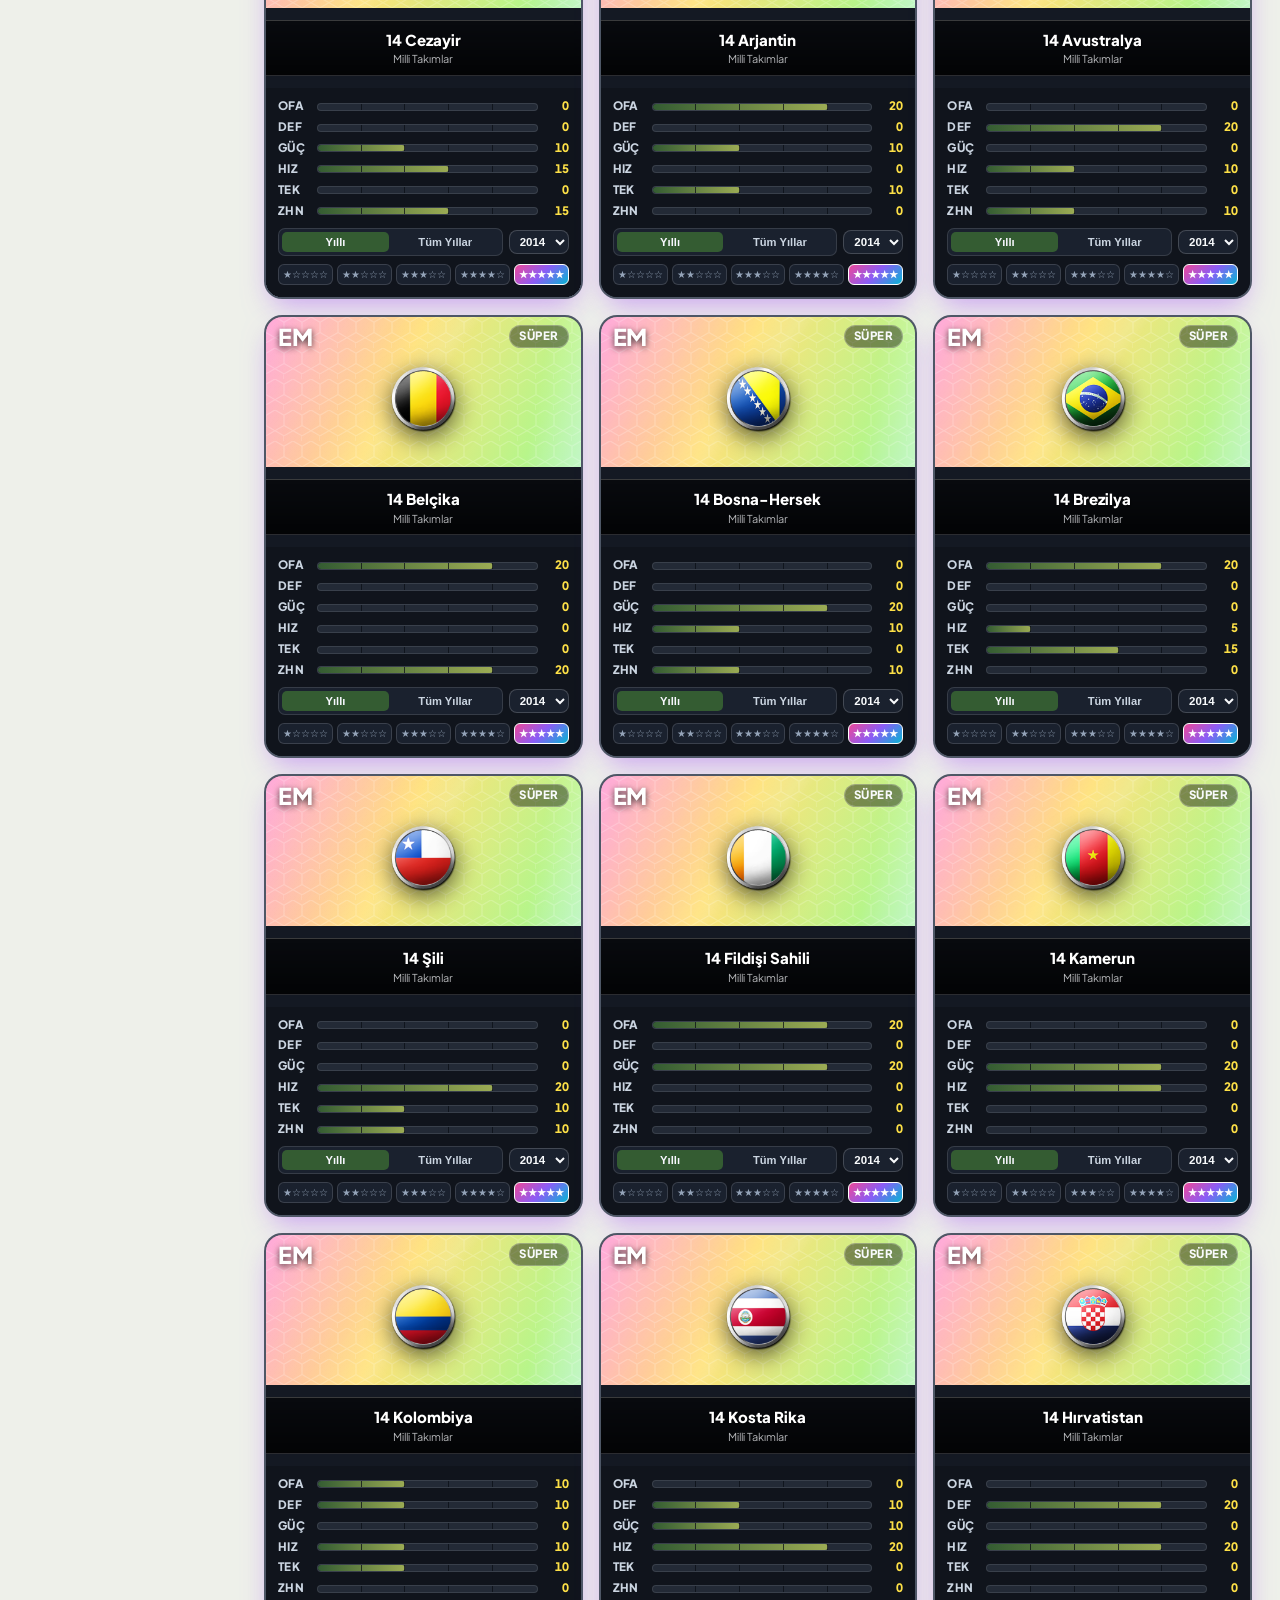
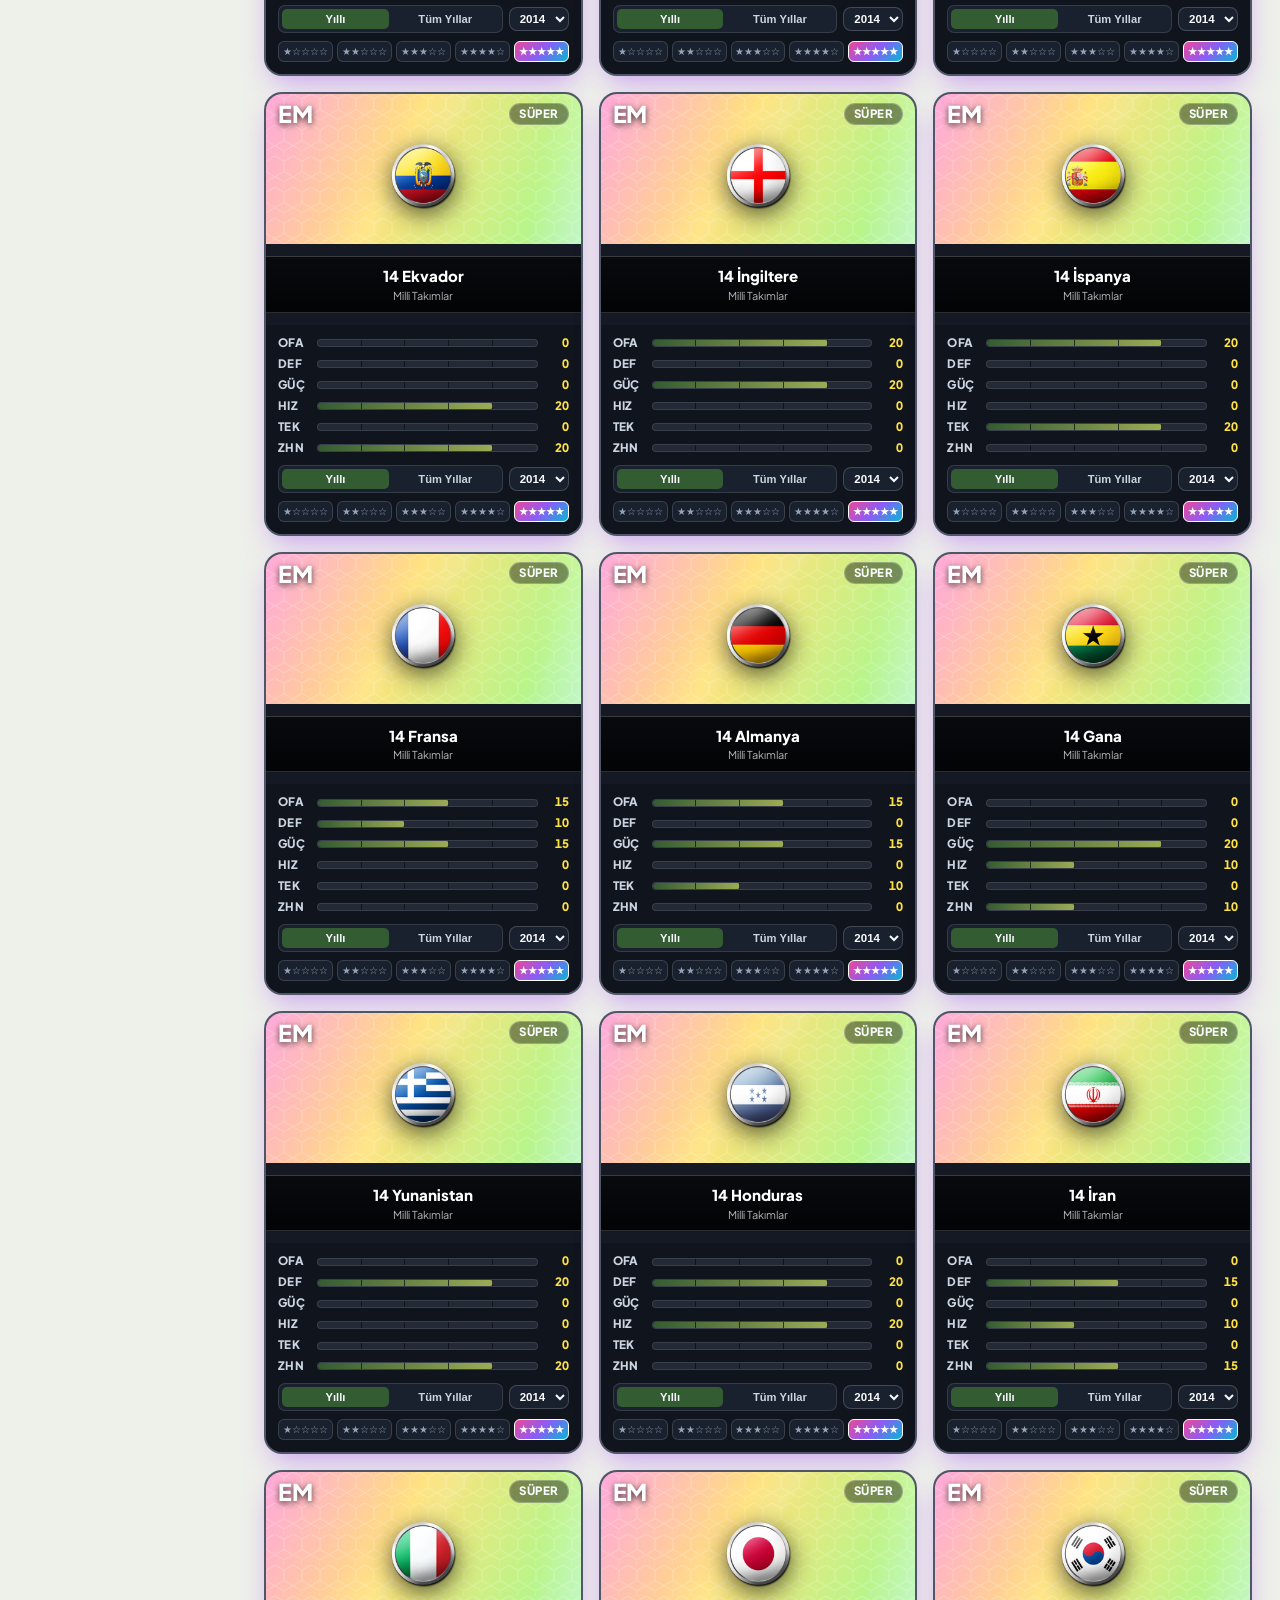
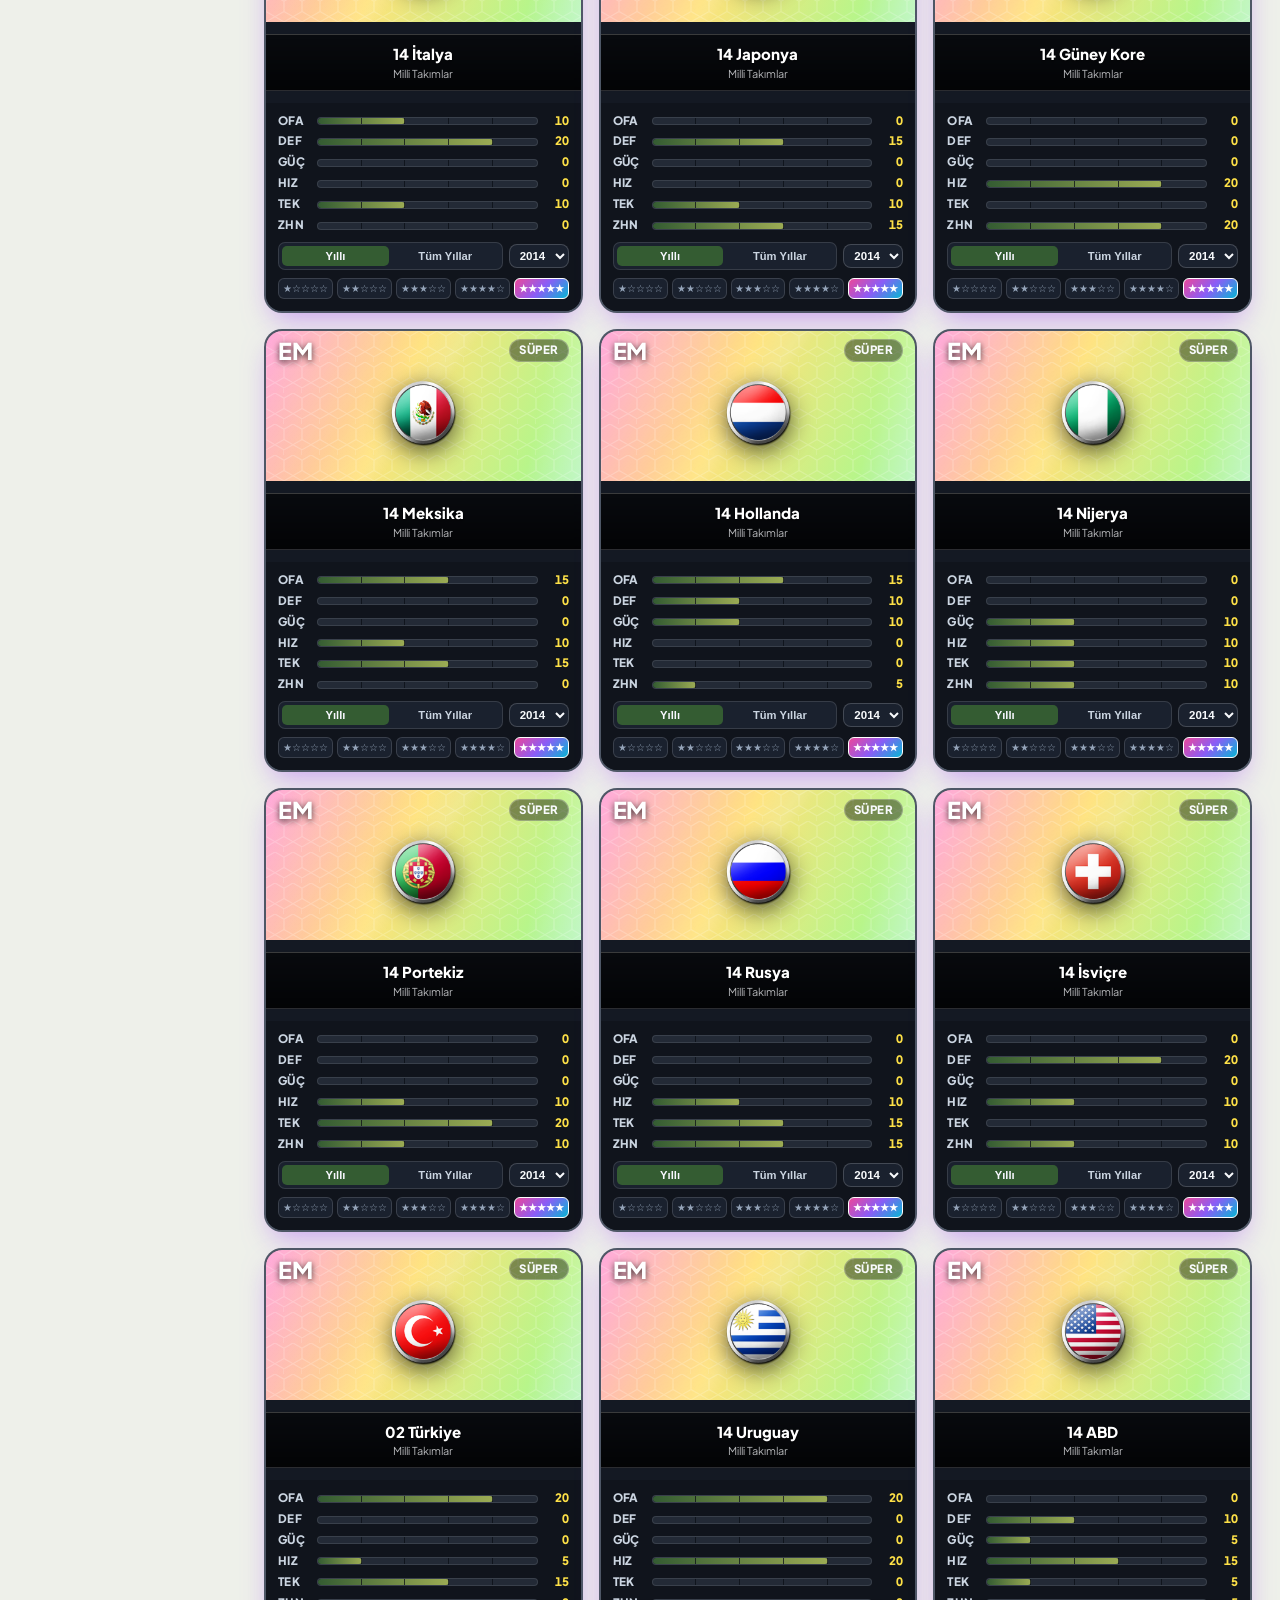
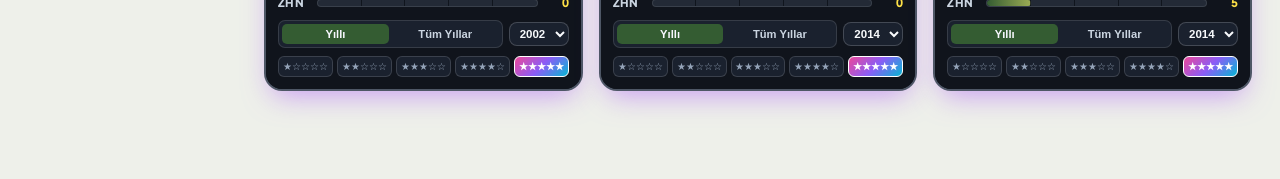
==== commit 999fe3fc: "v2.0.0.3" ====
--- a/amblemler.html
+++ b/amblemler.html
@@ -3,23 +3,24 @@
 <head>
   <meta charset="UTF-8" />
   <meta name="viewport" content="width=device-width, initial-scale=1.0" />
-  <title>RVLTracker — Amblemler</title>
-  <meta name="description" content="Revival oyuncu kartları veritabanı ve kadro kurucu: 16.391 kart, istatistikler, takım ruhu amblemleri, ekipman simülatörü ve oyuncu karşılaştırma." />
-  <meta name="theme-color" content="#38bdf8" />
+  <title>Revival Kartları — Amblemler</title>
+  <meta name="description" content="Revival takım ruhu amblemleri, yıldız seviyeleri ve kadroya sağladığı bonusları keşfedin." />
+  <meta name="theme-color" content="#1d7afc" />
   <meta property="og:type" content="website" />
-  <meta property="og:site_name" content="RVLTracker" />
-  <meta property="og:url" content="https://rvltracker.com.tr/" />
-  <meta property="og:title" content="RVLTracker · Revival Kart Veritabanı" />
-  <meta property="og:description" content="Revival oyuncu kartları veritabanı ve kadro kurucu: 16.391 kart, istatistikler, takım ruhu amblemleri, ekipman simülatörü ve oyuncu karşılaştırma." />
-  <meta property="og:image" content="https://rvltracker.com.tr/assets/og-banner.png" />
-  <meta property="og:image:width" content="1200" />
-  <meta property="og:image:height" content="630" />
-  <meta name="twitter:card" content="summary_large_image" />
-  <meta name="twitter:title" content="RVLTracker · Revival Kart Veritabanı" />
-  <meta name="twitter:description" content="Revival oyuncu kartları veritabanı ve kadro kurucu: 16.391 kart, istatistikler, takım ruhu amblemleri, ekipman simülatörü ve oyuncu karşılaştırma." />
-  <meta name="twitter:image" content="https://rvltracker.com.tr/assets/og-banner.png" />
-  <link rel="icon" type="image/png" href="assets/favicon.png" />
-  <link rel="apple-touch-icon" href="assets/favicon.png" />
+  <meta property="og:site_name" content="Revival Kartları" />
+  <meta property="og:url" content="https://revival.kartlar.workers.dev/amblemler" />
+  <meta property="og:title" content="Revival Kartları — Amblemler · Takım Ruhu Rehberi" />
+  <meta property="og:description" content="Revival takım ruhu amblemleri, yıldız seviyeleri ve kadroya sağladığı bonusları keşfedin." />
+  <meta property="og:image" content="https://revival.kartlar.workers.dev/assets/logo.jpg" />
+  <meta property="og:image:type" content="image/jpeg" />
+  <meta property="og:image:width" content="400" />
+  <meta property="og:image:height" content="400" />
+  <meta name="twitter:card" content="summary" />
+  <meta name="twitter:title" content="Revival Kartları — Amblemler · Takım Ruhu Rehberi" />
+  <meta name="twitter:description" content="Revival takım ruhu amblemleri, yıldız seviyeleri ve kadroya sağladığı bonusları keşfedin." />
+  <meta name="twitter:image" content="https://revival.kartlar.workers.dev/assets/logo.jpg" />
+  <link rel="icon" type="image/jpeg" href="assets/logo.jpg" />
+  <link rel="apple-touch-icon" href="assets/logo.jpg" />
   <link rel="preconnect" href="https://fonts.googleapis.com">
   <link rel="preconnect" href="https://fonts.gstatic.com" crossorigin>
   <link href="https://fonts.googleapis.com/css2?family=Plus+Jakarta+Sans:wght@400;500;600;700;800&display=swap" rel="stylesheet">
@@ -43,8 +44,8 @@
           <option value="black-hole">🕳️ Kara Delik</option>
         </select>
         <a href="/" class="brand" data-nav="home">
-          <img class="brand-logo-img" src="assets/favicon.png" alt="RVL" />
-          <span class="brand-rvl">RVL</span><span class="brand-tracker">Tracker</span>
+          <img class="brand-logo-img" src="assets/logo.jpg" alt="RVL" />
+          <span class="brand-rvl">Revival</span> <span class="brand-tracker">Kartları</span>
         </a>
         <nav class="nav-links" id="mainNav">
           <a class="nav-link" href="/" data-tab="home"><span class="nav-ico"><svg viewBox="0 0 24 24" fill="none" stroke="currentColor" stroke-width="1.8" stroke-linecap="round" stroke-linejoin="round"><path d="M3 11.5 12 4l9 7.5"/><path d="M5.5 10v9.5h13V10"/><path d="M10 19.5v-5h4v5"/></svg></span><span class="nav-txt">Ana Sayfa</span></a>
@@ -71,7 +72,7 @@
         <div class="home-hero-layout">
           <div class="home-hero-text">
             <div class="home-badge">REVIVAL VERİTABANI</div>
-            <h1 class="home-title"><span>RVL</span>Tracker</h1>
+            <h1 class="home-title"><span>Revival</span> Kartları</h1>
             <p class="home-subtitle">
               1958–2016 sezonlarından 15.583 oyuncu kartını inceleyin, amblem ve ekipman etkilerini hesaplayın, kadronuzu kurup karşılaştırın.
             </p>
@@ -81,7 +82,7 @@
             </div>
           </div>
           <div class="home-hero-logo-wrap">
-            <img src="assets/favicon.png" alt="RVLTracker Logo" class="home-hero-logo" />
+            <img src="assets/logo.jpg" alt="Revival Kartları Logo" class="home-hero-logo" />
           </div>
         </div>
       </section>
@@ -124,7 +125,7 @@
     </div>
 
     <!-- ==================== 1. OYUNCULAR ==================== -->
-    <div id="view-players" class="page-view">
+    <div id="view-players" class="page-view hidden">
       <section class="hero-card rvl-deck-head">
         <div class="rvl-head-main">
           <span class="rvl-head-kicker">VERİTABANI • 1958–2016</span>
@@ -303,7 +304,7 @@
     </div>
 
     <!-- ==================== 2. AMBLEMLER ==================== -->
-    <div id="view-emblems" class="page-view hidden">
+    <div id="view-emblems" class="page-view">
       <div class="breadcrumb">Anasayfa / <span>Amblemler</span></div>
       <section class="page-head rvl-deck-head">
         <div class="rvl-head-main">
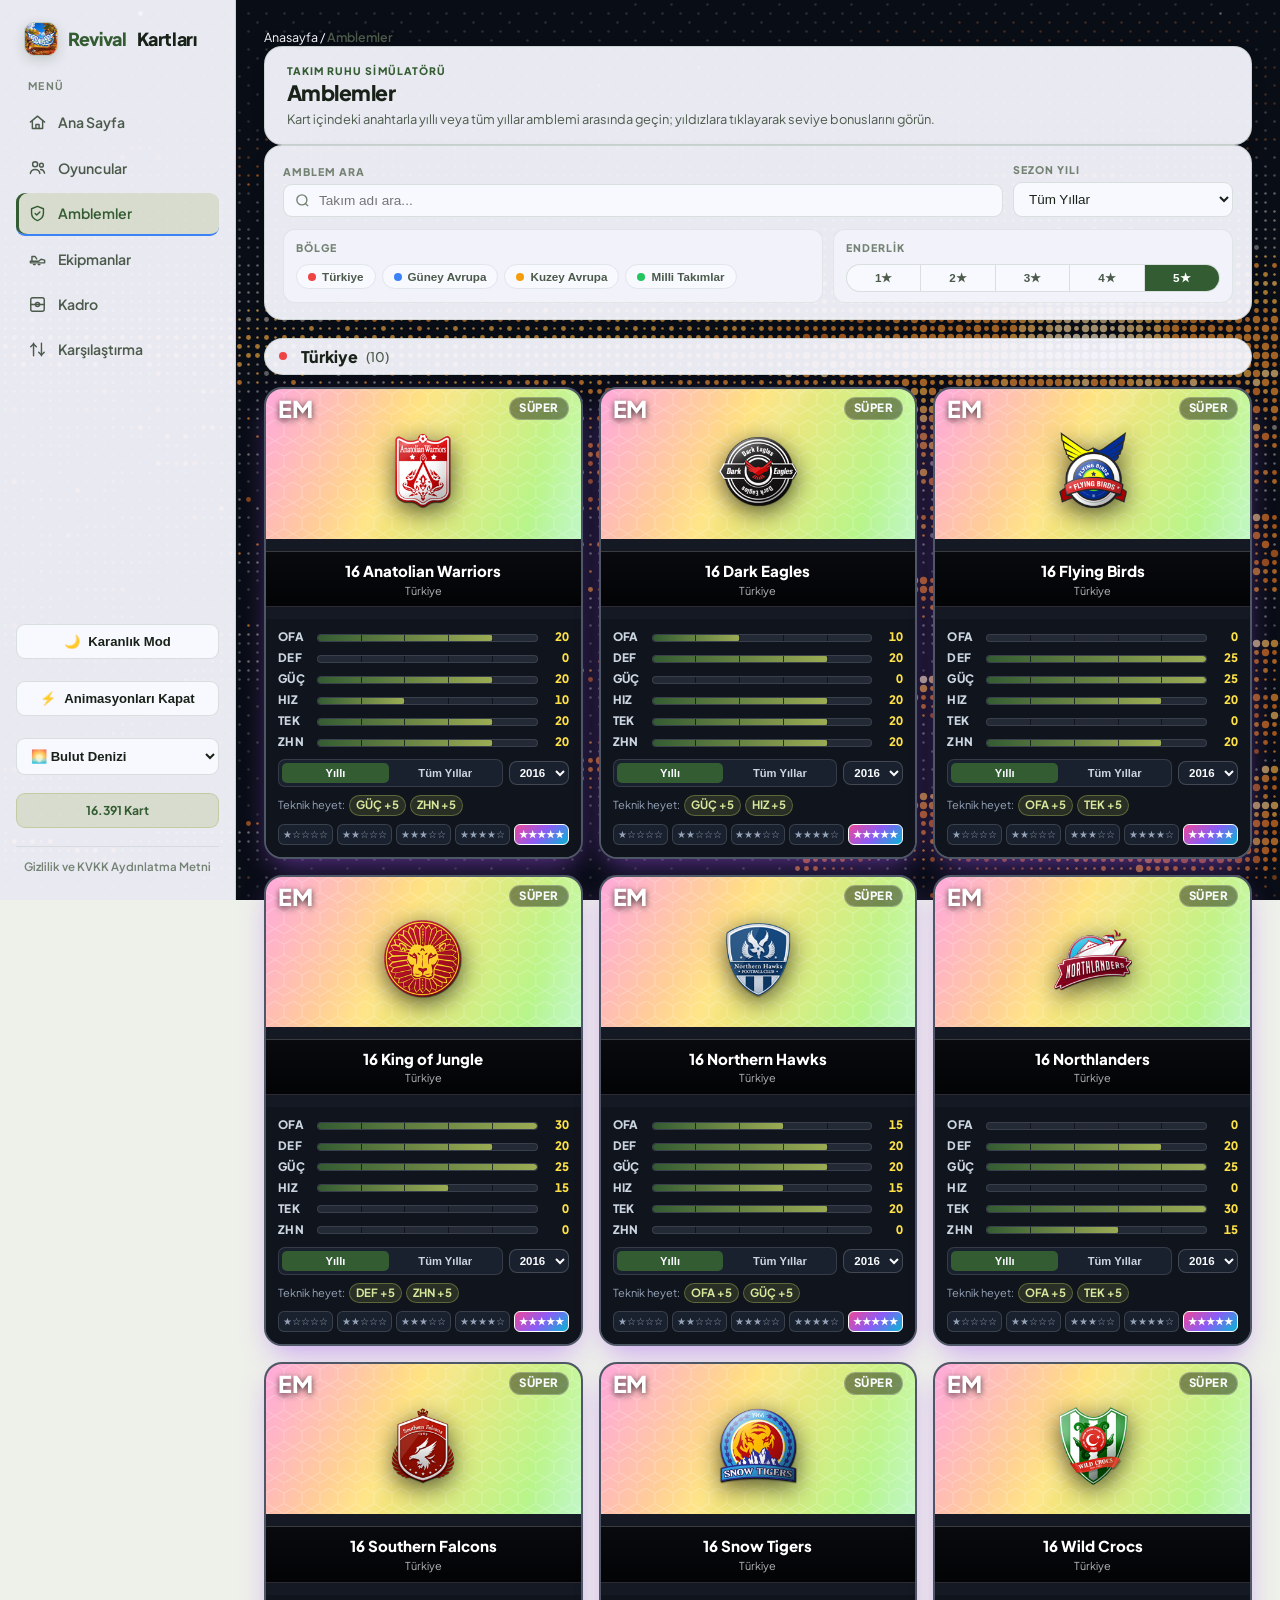
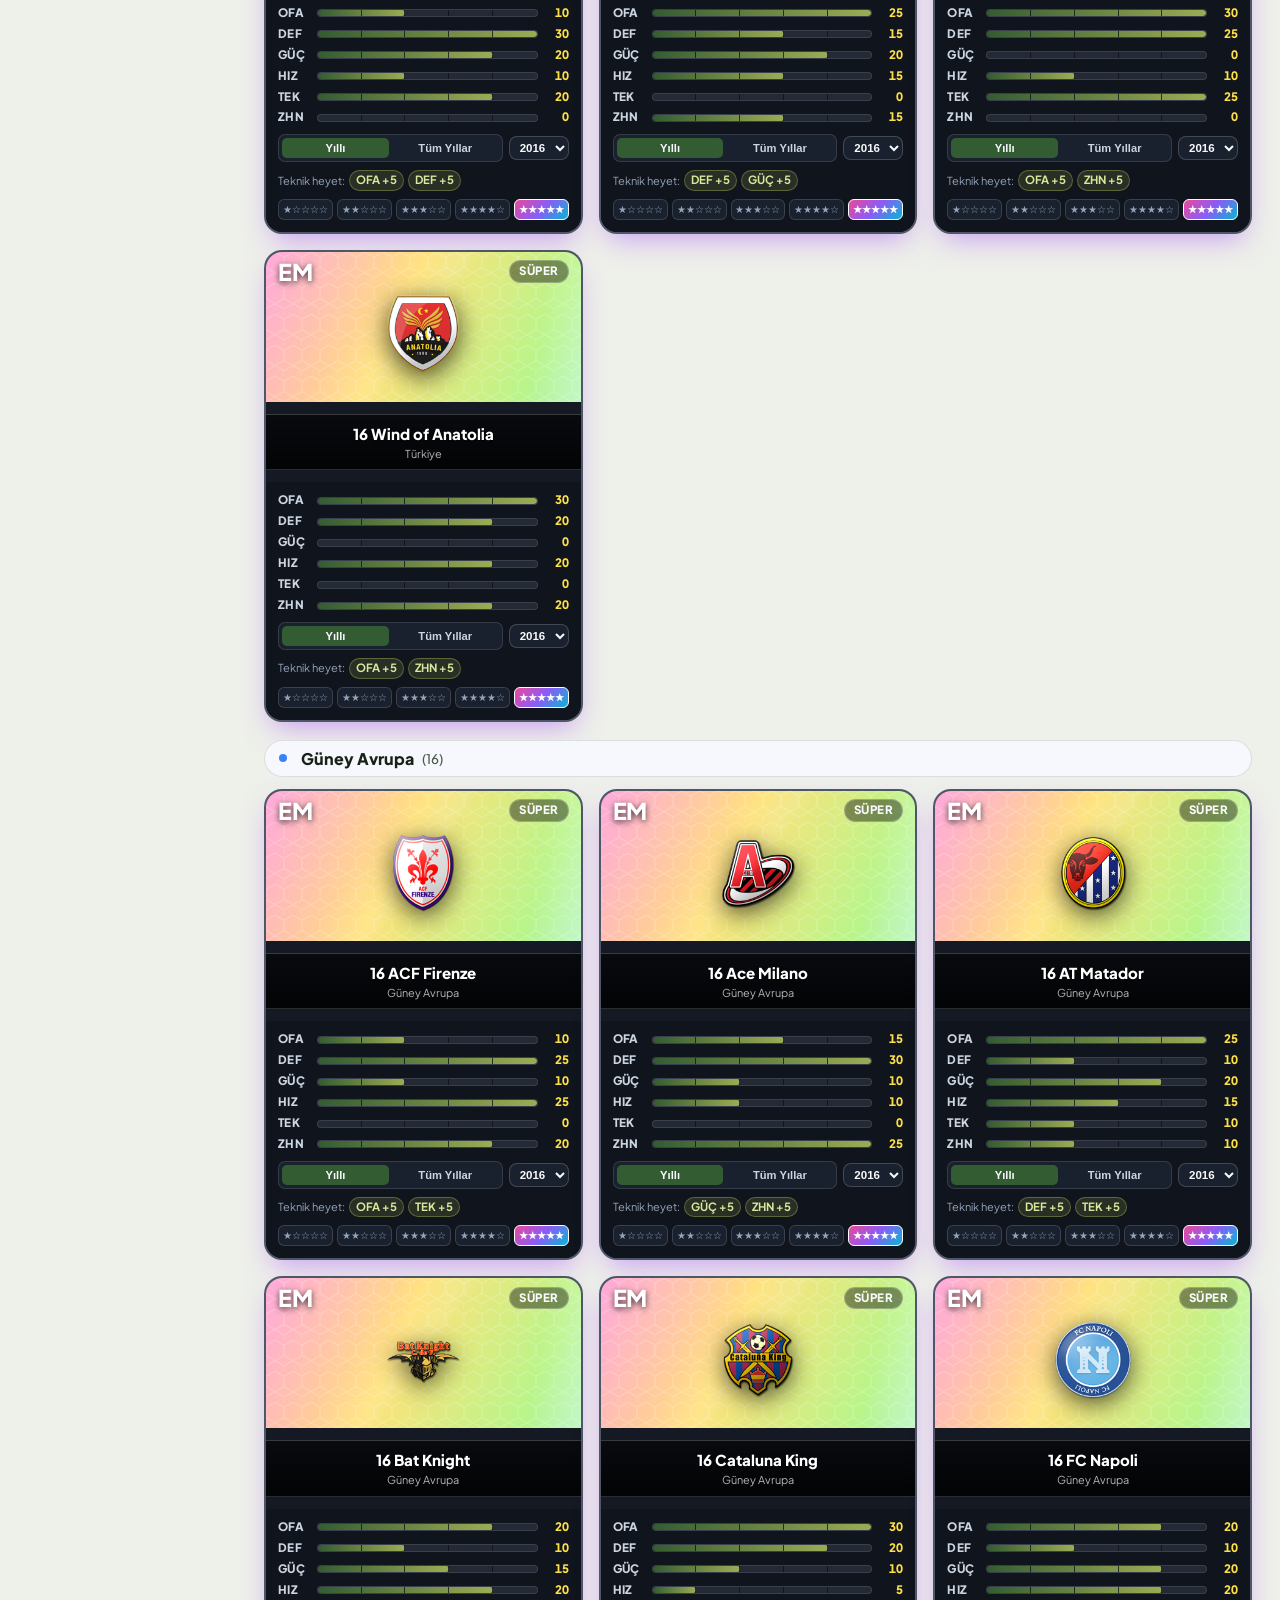
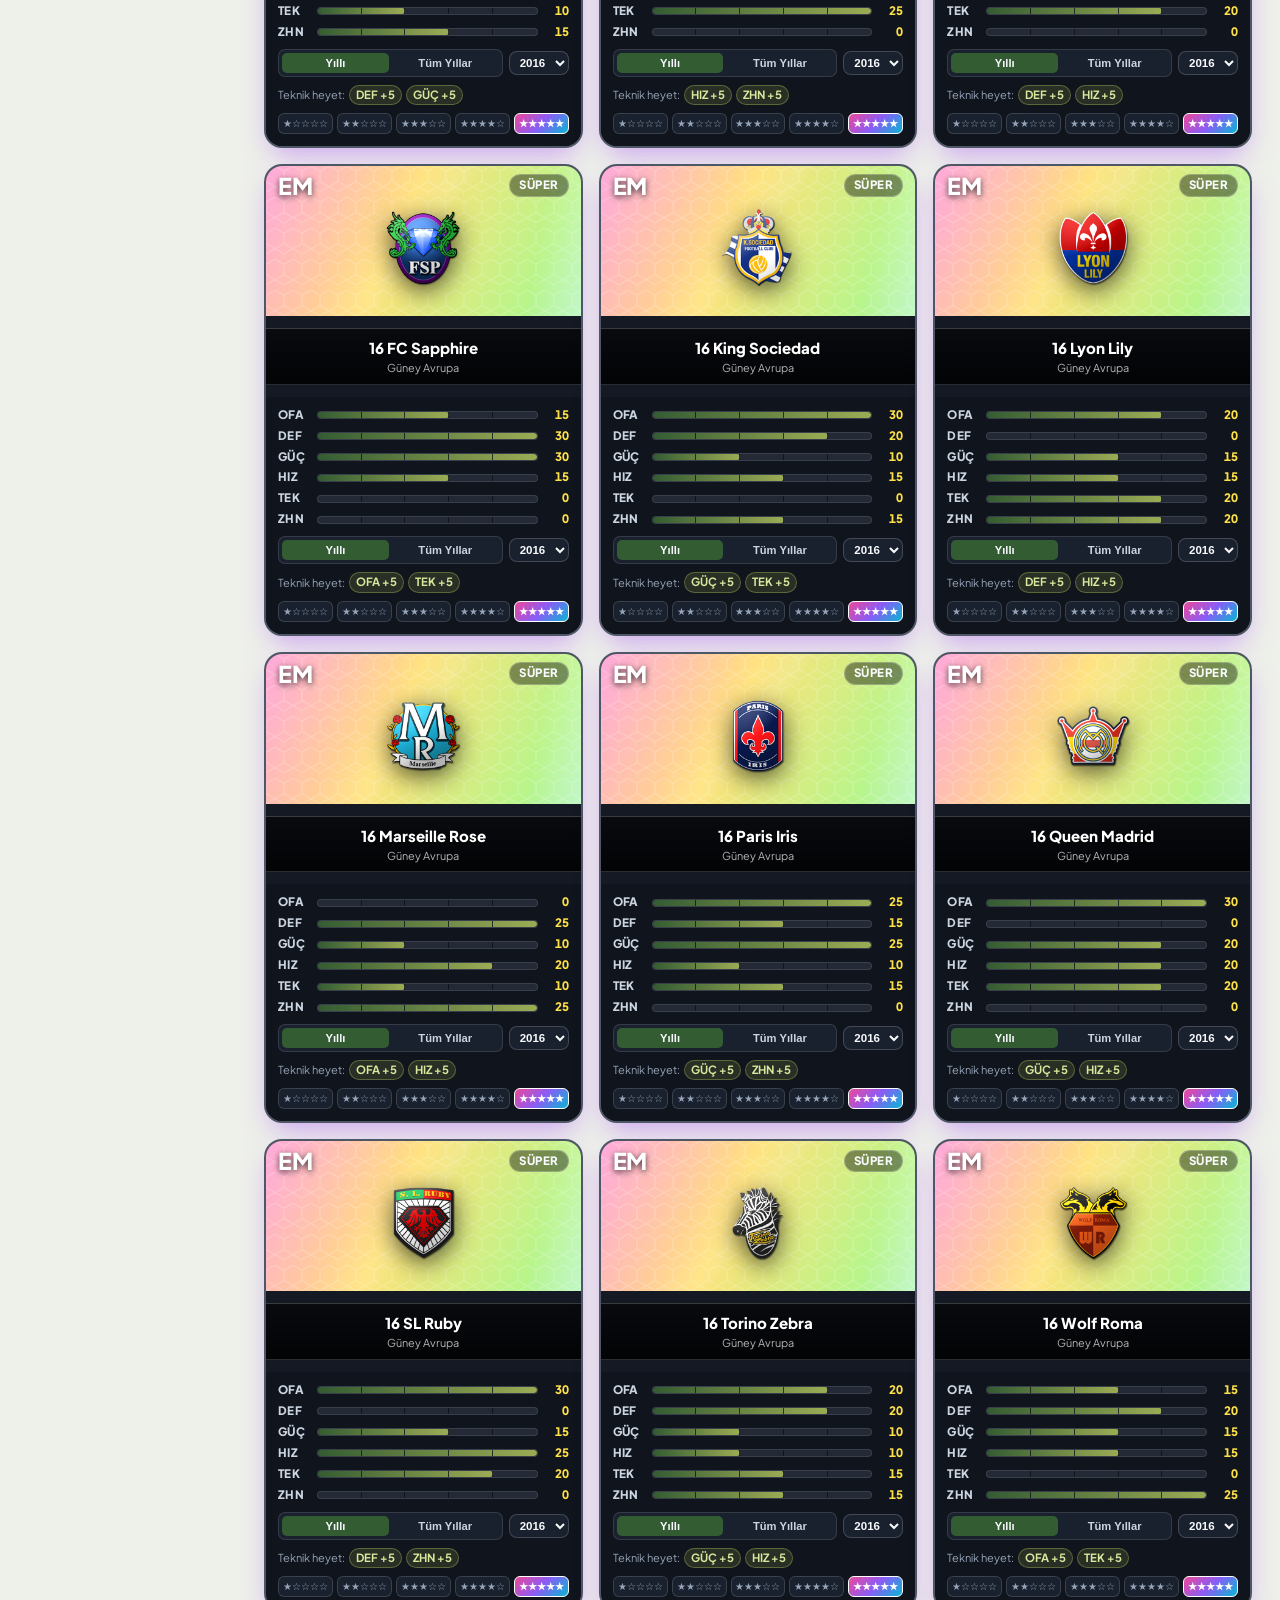
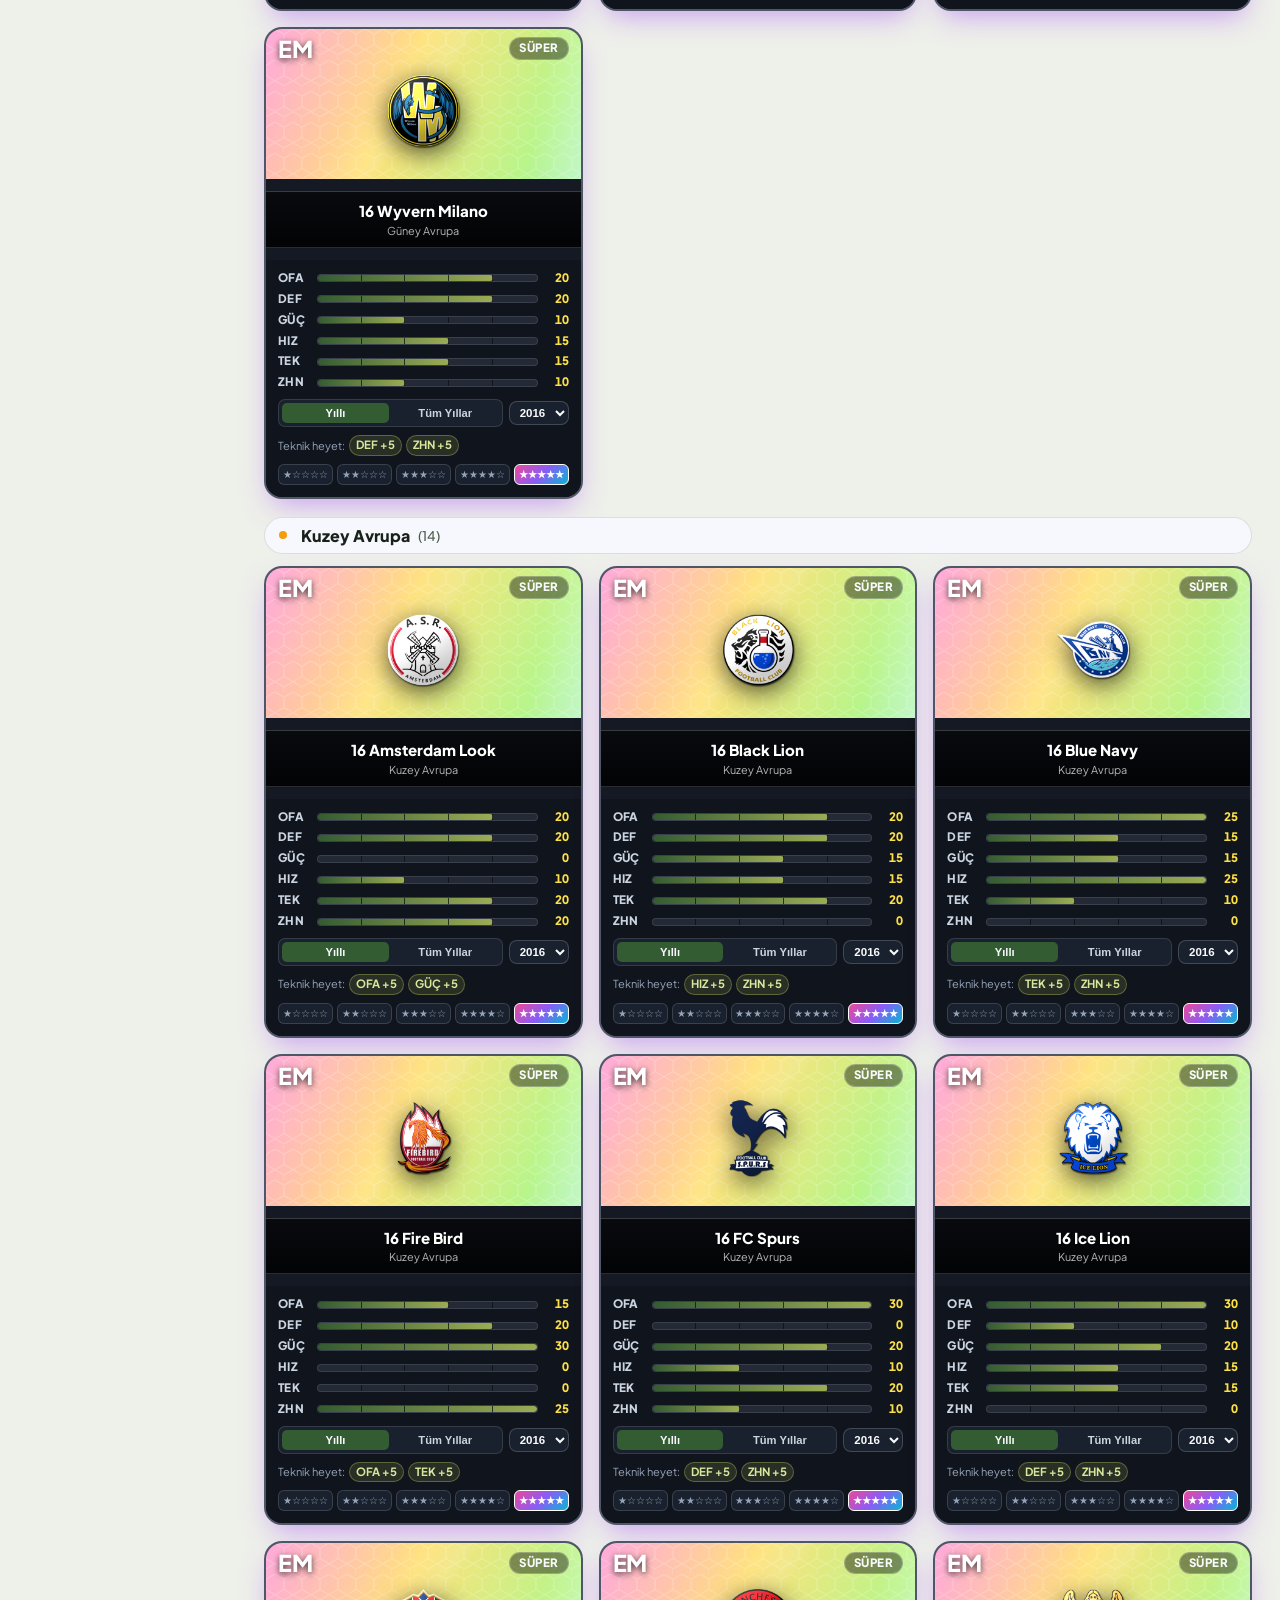
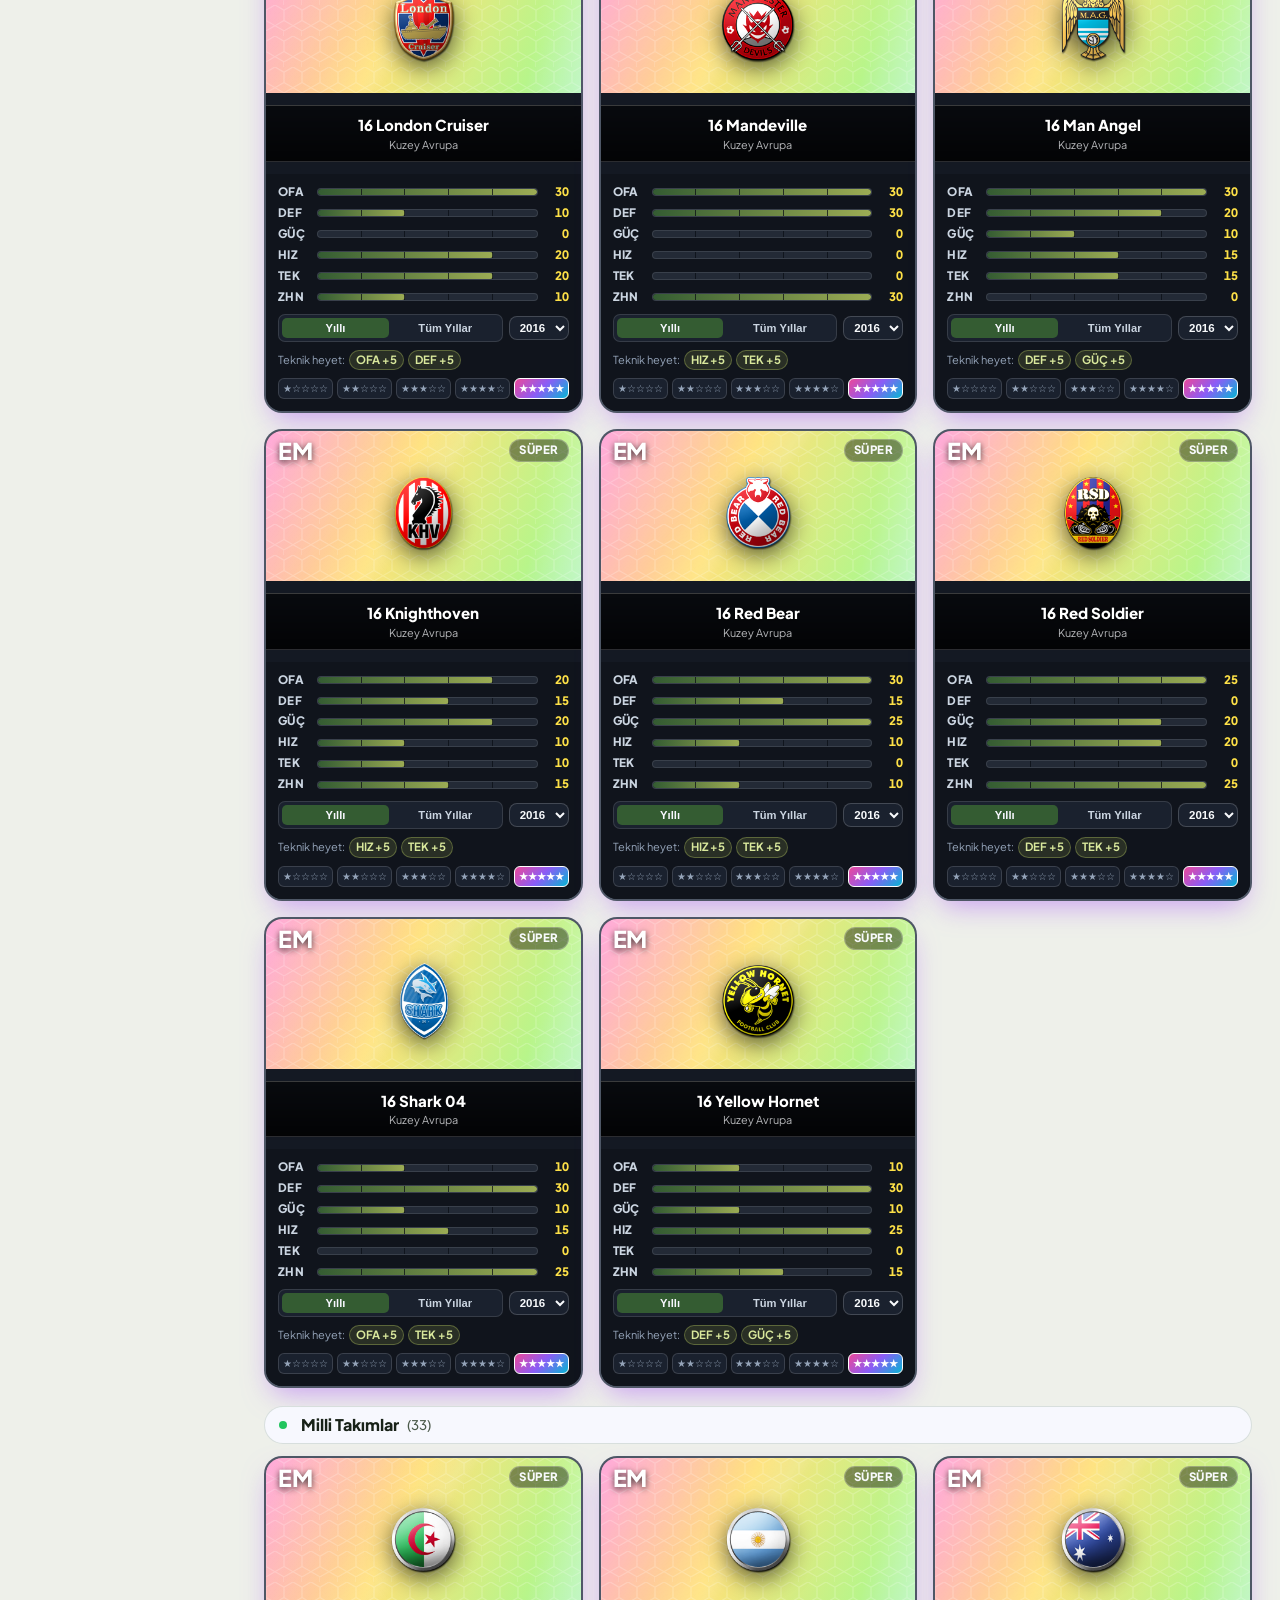
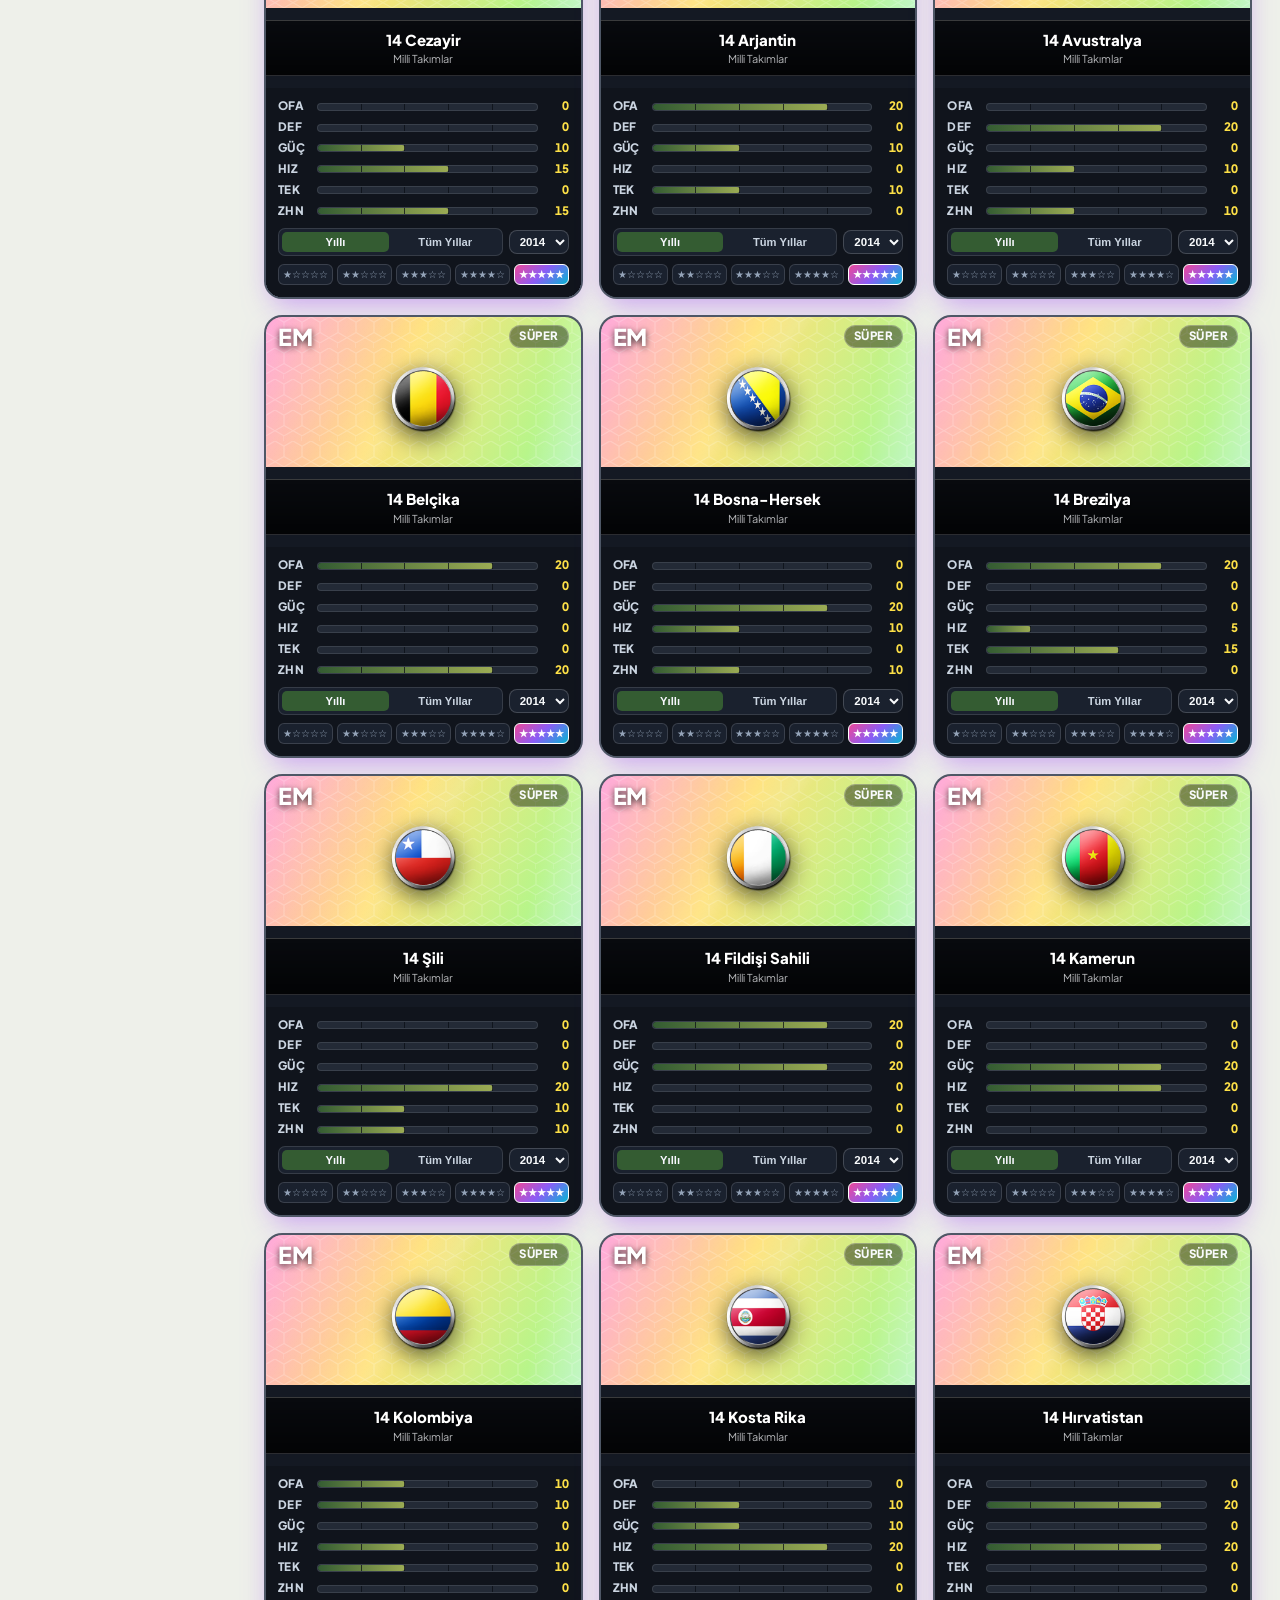
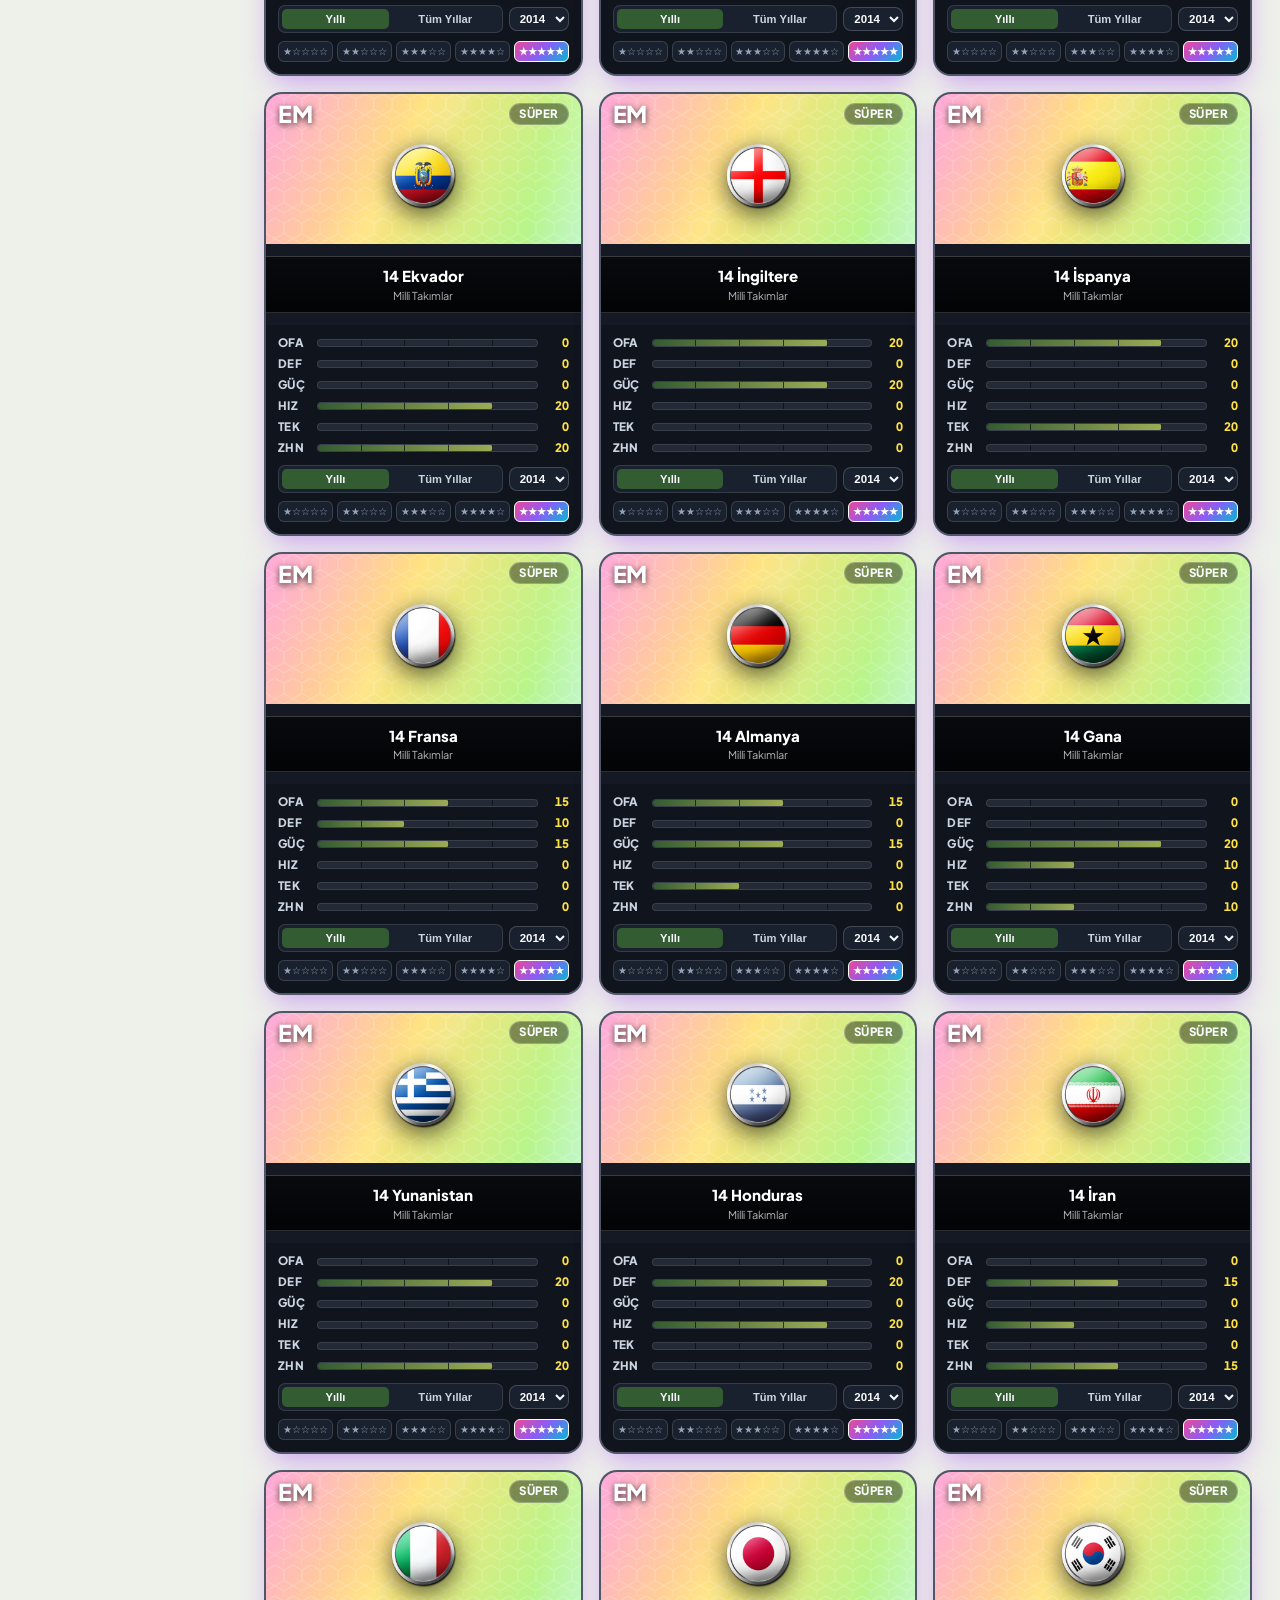
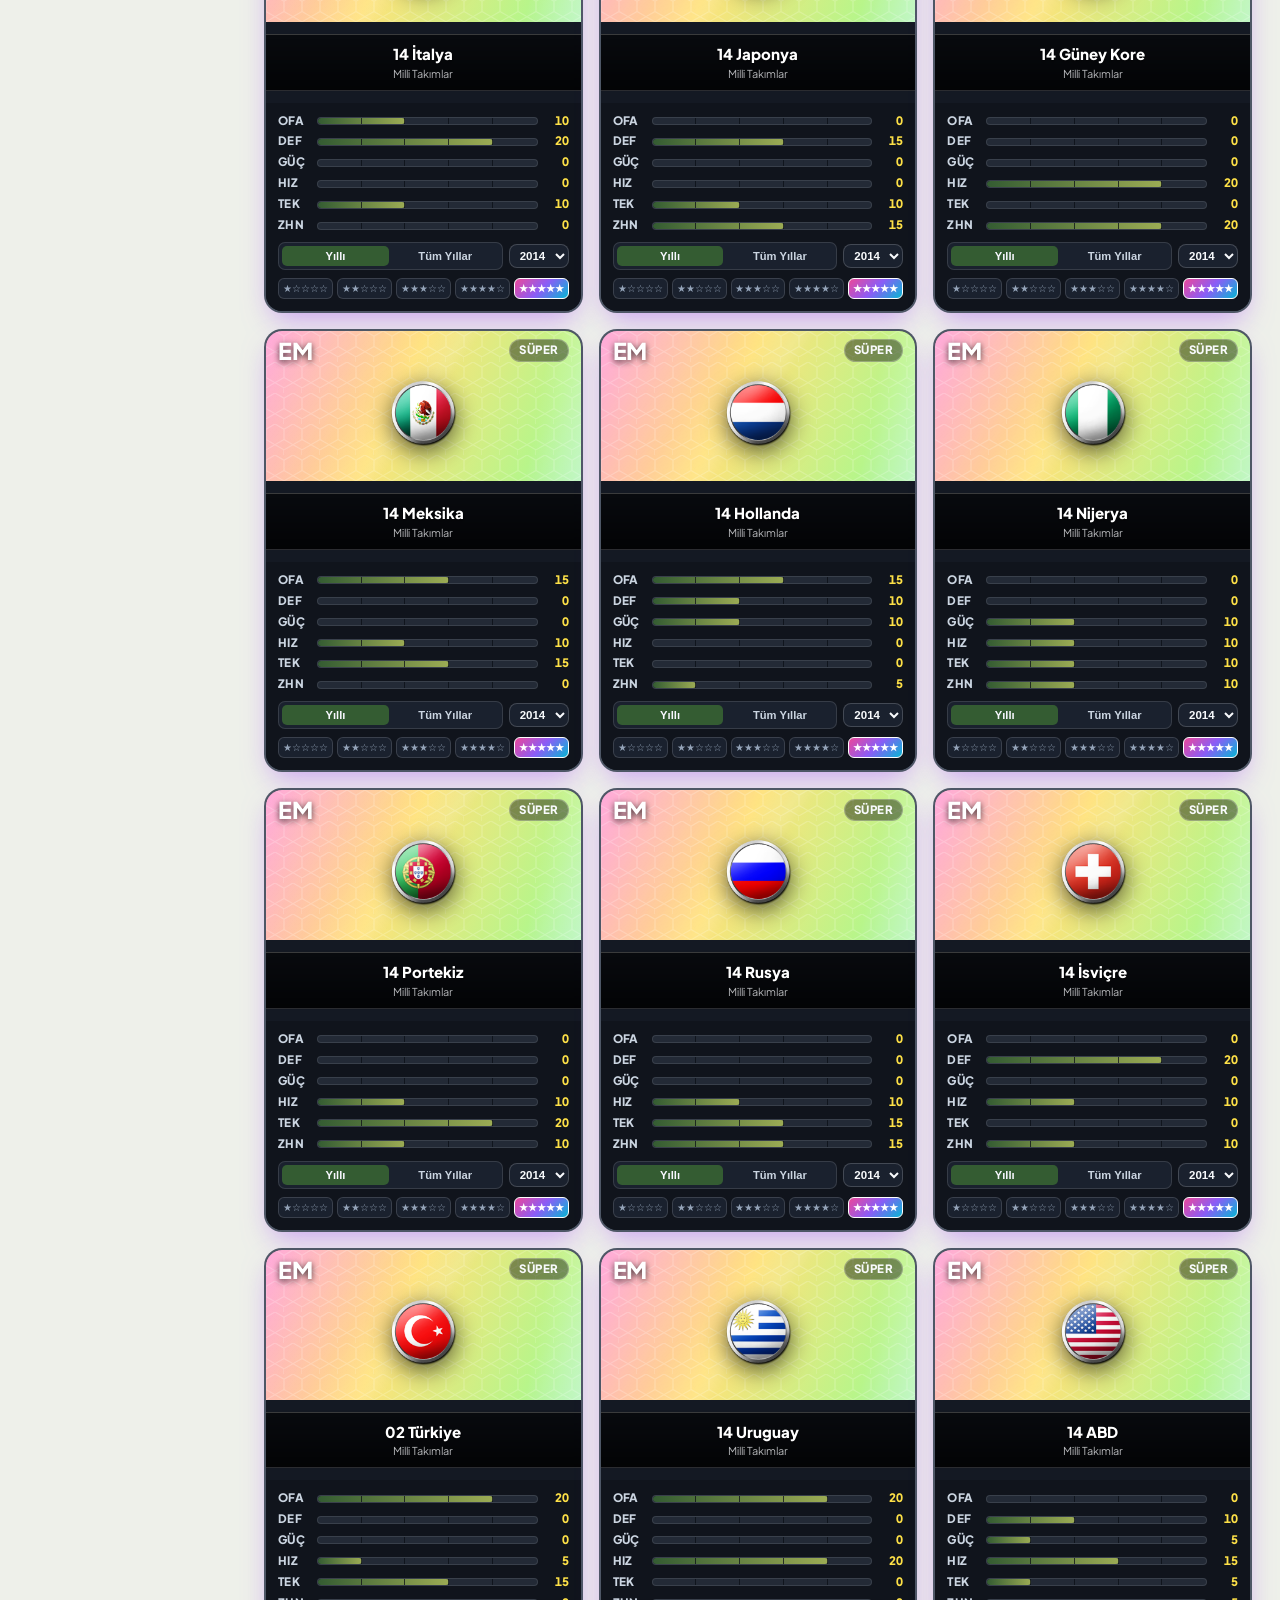
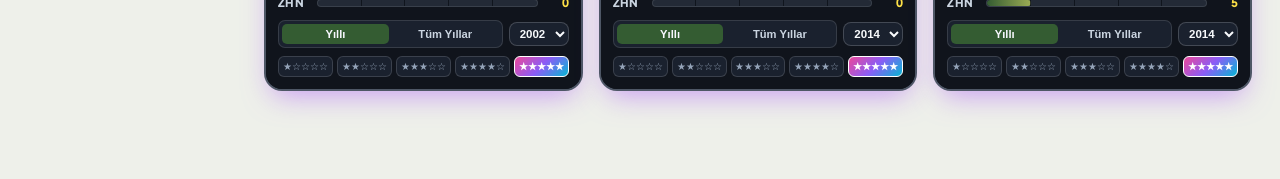
==== commit 0398ba07: "v2.0.0.4" ====
--- a/amblemler.html
+++ b/amblemler.html
@@ -23,9 +23,10 @@
   <link rel="apple-touch-icon" href="assets/logo.jpg" />
   <link rel="preconnect" href="https://fonts.googleapis.com">
   <link rel="preconnect" href="https://fonts.gstatic.com" crossorigin>
-  <link href="https://fonts.googleapis.com/css2?family=Plus+Jakarta+Sans:wght@400;500;600;700;800&display=swap" rel="stylesheet">
-  <link rel="stylesheet" href="styles.css" />
-  <link rel="stylesheet" href="theme-light.css" />
+  <link rel="preload" as="style" href="https://fonts.googleapis.com/css2?family=Plus+Jakarta+Sans:wght@400;500;600;700;800&display=swap" onload="this.onload=null;this.rel='stylesheet'" />
+  <noscript><link rel="stylesheet" href="https://fonts.googleapis.com/css2?family=Plus+Jakarta+Sans:wght@400;500;600;700;800&display=swap" /></noscript>
+  <link rel="stylesheet" href="styles.min.css" />
+  <link rel="stylesheet" href="theme-light.min.css" />
 </head>
 <body data-page="emblems">
   <script>try{if(localStorage.getItem("rvl_color_mode")==="dark")document.body.classList.add("theme-dark");if(localStorage.getItem("rvl_no_anim")==="1")document.body.classList.add("no-anim");}catch(_){}</script>
@@ -44,7 +45,7 @@
           <option value="black-hole">🕳️ Kara Delik</option>
         </select>
         <a href="/" class="brand" data-nav="home">
-          <img class="brand-logo-img" src="assets/logo.jpg" alt="RVL" />
+          <img class="brand-logo-img" src="assets/logo-sm.jpg" alt="RVL" width="24" height="24" decoding="async" />
           <span class="brand-rvl">Revival</span> <span class="brand-tracker">Kartları</span>
         </a>
         <nav class="nav-links" id="mainNav">
@@ -82,7 +83,7 @@
             </div>
           </div>
           <div class="home-hero-logo-wrap">
-            <img src="assets/logo.jpg" alt="Revival Kartları Logo" class="home-hero-logo" />
+            <img src="assets/logo-hero.jpg" alt="Revival Kartları Logo" class="home-hero-logo" width="112" height="112" decoding="async" />
           </div>
         </div>
       </section>
@@ -710,10 +711,10 @@
   <!-- Çoklu Yüzen Oyuncu Kartları Konteyneri -->
   <div id="floatingCardsLayer"></div>
 
-  <script src="players-data.js"></script>
-  <script src="emblems-data.js"></script>
-  <script src="equipments-data.js"></script>
-  <script src="ascii-bg.js"></script>
-  <script src="app.js"></script>
+  <script defer src="players-data.js"></script>
+  <script defer src="emblems-data.js"></script>
+  <script defer src="equipments-data.js"></script>
+  <script defer src="ascii-bg.js"></script>
+  <script defer src="app.js"></script>
 </body>
 </html>
--- a/styles.min.css
+++ b/styles.min.css
@@ -0,0 +1 @@
+:root{--bg-body:#090d16;--bg-card:#111827;--bg-card-alt:#0f1624;--bg-input:#0b111e;--bg-hover:#172033;--border-color:#1e293b;--border-subtle:#162032;--text-main:#f1f5f9;--text-muted:#94a3b8;--text-dim:#64748b;--accent-green:#22c55e;--accent-blue:#3b82f6;--accent-amber:#f59e0b;--accent-red:#ef4444;--accent-purple:#a855f7;--accent-cyan:#06b6d4}*{box-sizing:border-box;margin:0;padding:0}body{font-family:'Inter',-apple-system,BlinkMacSystemFont,"Segoe UI",Roboto,sans-serif;background-color:var(--bg-body);color:var(--text-main);line-height:1.45;min-height:100vh;padding-bottom:80px}.navbar{background-color:#f6f7fb;border-bottom:1px solid var(--border-color);position:sticky;top:0;z-index:100}.nav-container{max-width:1240px;margin:0 auto;padding:0 20px;height:54px;display:flex;align-items:center;justify-content:space-between}.nav-left{display:flex;align-items:center;gap:24px}.brand{display:flex;align-items:center;gap:8px;text-decoration:none;font-weight:800;font-size:1.15rem;letter-spacing:-0.02em}.brand-icon{font-size:1.15rem}.brand-logo-img{width:24px;height:24px;border-radius:6px;object-fit:cover;border:1px solid rgba(125,211,252,0.45);box-shadow:0 0 10px rgba(56,189,248,0.25)}.brand-rvl{color:var(--accent-green)}.brand-tracker{color:var(--text-main)}.nav-links{display:flex;align-items:center;gap:6px}.nav-link{display:inline-flex;align-items:center;gap:6px;padding:6px 12px;border-radius:6px;font-size:0.84rem;font-weight:600;color:var(--text-muted);text-decoration:none;transition:all 0.15s ease}.nav-link.active,.nav-link:hover{color:var(--accent-green);background:rgba(34,197,94,0.1)}.db-badge{font-size:0.76rem;font-weight:600;color:var(--text-muted);background:var(--bg-card);border:1px solid var(--border-color);padding:4px 10px;border-radius:999px}.main-container{max-width:1240px;margin:22px auto;padding:0 20px;display:flex;flex-direction:column;gap:16px}.hero-card{background:linear-gradient(135deg,#f1f2f6 0%,#f4f5f9 100%);border:1px solid var(--border-color);border-radius:10px;padding:20px 24px}.hero-title{font-size:1.35rem;font-weight:800;color:var(--text-main);letter-spacing:-0.02em;margin-bottom:4px}.hero-subtitle{font-size:0.85rem;color:var(--text-muted)}.filter-panel{position:relative;z-index:40;background-color:var(--bg-card);border:1px solid var(--border-color);border-radius:10px;padding:16px 20px;display:flex;flex-direction:column;gap:14px}.filter-top-row{display:grid;grid-template-columns:1.5fr 1fr 0.8fr 1fr auto;gap:10px;align-items:center}.search-box{position:relative;display:flex;align-items:center}.search-icon{position:absolute;left:12px;color:var(--text-dim);pointer-events:none}.search-box input{width:100%;background:var(--bg-input);border:1px solid var(--border-color);color:var(--text-main);padding:8px 32px 8px 35px;border-radius:7px;font-size:0.85rem;outline:none;transition:border-color 0.15s}.search-box input:focus{border-color:var(--accent-blue)}.clear-input-btn{position:absolute;right:8px;background:none;border:none;color:var(--text-dim);cursor:pointer;font-size:0.85rem;padding:2px 5px}.clear-input-btn:hover{color:var(--text-main)}.filter-select{background:var(--bg-input);border:1px solid var(--border-color);color:var(--text-main);padding:8px 11px;border-radius:7px;font-size:0.84rem;outline:none;cursor:pointer}.filter-select:focus{border-color:var(--accent-blue)}.btn-outline{display:inline-flex;align-items:center;gap:6px;background:var(--bg-input);border:1px solid var(--border-color);color:var(--text-muted);padding:8px 13px;border-radius:7px;font-size:0.83rem;font-weight:600;cursor:pointer;white-space:nowrap;transition:all 0.15s}.btn-outline:hover,.btn-outline.active{color:var(--text-main);border-color:var(--accent-blue);background:rgba(59,130,246,0.12)}.adv-filter-panel{border-top:1px solid var(--border-color);padding-top:12px}.adv-grid{display:grid;grid-template-columns:repeat(8,1fr);gap:10px;align-items:end}.adv-item{display:flex;flex-direction:column;gap:4px}.adv-item label{font-size:0.72rem;font-weight:700;color:var(--text-muted);text-transform:uppercase}.adv-item input{background:var(--bg-input);border:1px solid var(--border-color);color:var(--text-main);padding:7px 9px;border-radius:6px;font-size:0.83rem;width:100%}.btn-reset{background:rgba(239,68,68,0.12);border:1px solid rgba(239,68,68,0.35);color:#b91c1c;padding:7px 12px;border-radius:6px;font-size:0.8rem;font-weight:600;cursor:pointer;transition:all 0.15s}.btn-reset:hover{background:rgba(239,68,68,0.22)}.filter-pills-row{display:flex;flex-direction:column;gap:10px;padding-top:6px}.filter-sub-grid{display:grid;grid-template-columns:repeat(auto-fit,minmax(300px,1fr));gap:10px}.pill-section{display:flex;align-items:center;gap:10px;flex-wrap:wrap;background:rgba(255,255,255,0.72);border:1px solid rgba(15,23,42,0.13);border-radius:8px;padding:8px 12px}.pill-label{font-size:0.68rem;font-weight:700;color:var(--text-muted);letter-spacing:0.06em;min-width:48px}.pill-group{display:flex;align-items:center;gap:5px;flex-wrap:wrap}.pill{background:rgba(255,255,255,0.9);border:1px solid #e1e5ec;color:var(--text-muted);font-size:0.73rem;font-weight:600;padding:4px 10px;border-radius:6px;cursor:pointer;transition:all 0.14s ease}.pill:hover{color:var(--text-main);border-color:#e1e5ec}.pill-fw{border-color:rgba(239,68,68,0.65)}.pill-fw:hover{border-color:#ef4444}.pill-fw.active{background:#dc2626;border-color:#ef4444;color:#fff}.pill-mf{border-color:rgba(34,197,94,0.65)}.pill-mf:hover{border-color:#22c55e}.pill-mf.active{background:#16a34a;border-color:#22c55e;color:#fff}.pill-df{border-color:rgba(59,130,246,0.65)}.pill-df:hover{border-color:#3b82f6}.pill-df.active{background:#2563eb;border-color:#3b82f6;color:#fff}.pill-gk{border-color:rgba(245,158,11,0.65)}.pill-gk:hover{border-color:#f59e0b}.pill-gk.active{background:#d97706;border-color:#f59e0b;color:#fff}.pill-gold{border-color:rgba(253,224,71,0.65)}.pill-gold:hover{border-color:#fde047}.pill-gold.active{background:linear-gradient(135deg,#f59e0b,#eab308);border-color:#fde047;color:#090d16}.pill-master{border-color:rgba(15,23,42,0.13)}.pill-master:hover{border-color:#b9c6d8}.pill-master.active{background:linear-gradient(135deg,#b9c6d8 0%,#ecedf1 100%);border-color:#b9c6d8;color:var(--text-main);text-shadow:0 1px 2px rgba(0,0,0,0.7)}.pill-elite{border-color:rgba(168,85,247,0.65)}.pill-elite:hover{border-color:#a855f7}.pill-elite.active{background:#7e22ce;border-color:#a855f7;color:#fff}.pill-rare{border-color:rgba(239,68,68,0.65)}.pill-rare:hover{border-color:#ef4444}.pill-rare.active{background:#dc2626;border-color:#ef4444;color:#fff}.pill-special{border-color:rgba(249,115,22,0.65)}.pill-special:hover{border-color:#f97316}.pill-special.active{background:#ea580c;border-color:#f97316;color:#fff}.pill-normal{border-color:rgba(15,23,42,0.13)}.pill-normal:hover{border-color:#94a3b8}.pill-normal.active{background:#475569;border-color:#94a3b8;color:var(--text-main)}.pill-region{border-color:rgba(56,189,248,0.65)}.pill-region:hover{border-color:#38bdf8}.pill-region.active{background:#0284c7;border-color:#38bdf8;color:#fff}.filter-bottom-row{display:flex;align-items:center;justify-content:space-between;border-top:1px solid var(--border-subtle);padding-top:12px;flex-wrap:wrap;gap:12px}.spirit-level-wrap{display:flex;align-items:center;gap:18px;flex-wrap:wrap}.bottom-right-controls{display:flex;align-items:center;gap:18px;flex-wrap:wrap}.btn-spirit{display:inline-flex;align-items:center;gap:6px;background:#f1f2f6;border:1px solid #e1e5ec;color:var(--text-main);padding:6px 12px;border-radius:6px;font-size:0.78rem;font-weight:600;cursor:pointer;transition:all 0.15s}.btn-spirit:hover{border-color:var(--accent-amber);color:var(--text-main)}.spirit-badge{background:var(--accent-amber);color:#090d16;font-weight:800;font-size:0.7rem;padding:1px 6px;border-radius:99px}.level-control{display:flex;align-items:center;gap:9px}.level-label{font-size:0.72rem;font-weight:800;color:var(--text-dim);letter-spacing:0.05em}#levelSlider{width:120px;accent-color:var(--accent-green);cursor:pointer}.level-badge{background:#ecedf1;color:var(--text-main);font-size:0.76rem;font-weight:700;padding:2px 8px;border-radius:5px;min-width:28px;text-align:center}.results-counter{font-size:0.8rem;color:var(--text-muted);font-weight:500}.table-card{background-color:var(--bg-card);border:1px solid var(--border-color);border-radius:10px;overflow:hidden}.table-responsive{width:100%;overflow-x:auto}.players-table{width:100%;border-collapse:collapse;text-align:left;font-size:0.84rem}.players-table thead tr{background-color:#f5f6fa;border-bottom:1px solid var(--border-color)}.players-table th{padding:11px 10px;font-size:0.72rem;font-weight:800;color:var(--text-dim);letter-spacing:0.04em;user-select:none;white-space:nowrap}.players-table th[data-sort]{cursor:pointer;text-align:center}.players-table th[data-sort]:hover{color:var(--text-main)}.col-pos{width:64px;text-align:center !important}.col-name{min-width:170px}.col-team{min-width:165px}.col-year{width:64px;text-align:center !important}.col-grade{width:82px;text-align:center !important}.col-stat{width:56px;text-align:center !important}.col-pwr{width:66px;text-align:center !important;color:var(--accent-amber) !important}.col-cmp{width:50px;text-align:center !important}.player-row{border-bottom:1px solid var(--border-subtle);cursor:pointer;transition:background-color 0.1s ease}.player-row:hover{background-color:var(--bg-hover)}.player-row.expanded{background-color:#eff0f4}.player-row td{padding:9px 10px;vertical-align:middle;white-space:nowrap}.cell-center{text-align:center}.pos-badge{display:inline-block;font-size:0.7rem;font-weight:600;padding:2px 7px;border-radius:4px;min-width:40px;text-align:center}.pos-fw{background:rgba(220,38,38,0.10);border:1.5px solid rgba(239,68,68,0.78);color:#b91c1c}.pos-mf{background:rgba(22,163,74,0.10);border:1.5px solid rgba(34,197,94,0.78);color:#16a34a}.pos-df{background:rgba(37,99,235,0.10);border:1.5px solid rgba(59,130,246,0.78);color:#2563eb}.pos-gk{background:rgba(217,119,6,0.10);border:1.5px solid rgba(245,158,11,0.78);color:#b45309}.player-name-wrap{display:flex;align-items:center;gap:8px}.player-name-text{font-weight:700;color:var(--text-main)}.player-num{font-size:0.73rem;color:var(--text-dim);font-weight:600}.team-main{font-weight:600;color:var(--text-main);font-size:0.82rem}.team-sub{font-size:0.72rem;color:var(--text-dim);margin-left:4px}.year-text{color:var(--text-muted);font-weight:600;font-size:0.82rem}.grade-badge{display:inline-block;font-size:0.71rem;font-weight:700;padding:2px 8px;border-radius:4px;min-width:56px;text-align:center}.grade-Gold{background:rgba(250,204,21,0.22);color:#a16207;border:1px solid rgba(250,204,21,0.55);box-shadow:0 0 8px rgba(250,204,21,0.2)}.grade-Master{background:linear-gradient(135deg,#b9c6d8 0%,#ecedf1 100%);color:var(--text-main);border:1px solid #94a3b8;text-shadow:0 1px 2px rgba(0,0,0,0.75)}.grade-Elite{background:rgba(147,51,234,0.2);color:#7e22ce;border:1px solid rgba(168,85,247,0.4)}.grade-Rare{background:rgba(220,38,38,0.22);color:#b91c1c;border:1px solid rgba(239,68,68,0.45)}.grade-Special{background:rgba(234,88,12,0.22);color:#c2410c;border:1px solid rgba(249,115,22,0.45)}.grade-Normal{background:rgba(100,116,139,0.25);color:var(--text-muted);border:1px solid rgba(15,23,42,0.13)}.stat-cell{text-align:center;font-weight:400;font-variant-numeric:tabular-nums}.stat-s{color:#b45cff;font-weight:400}.stat-a{color:#ff1f3d;font-weight:400}.stat-b{color:#ea580c}.stat-c{color:#fdba74}.stat-d{color:var(--text-muted)}.pwr-pill{display:inline-block;font-weight:400;font-size:0.82rem;padding:2px 8px;border-radius:5px;min-width:36px;text-align:center}.pwr-high{background:rgba(245,158,11,0.18);color:#b45309;border:1px solid rgba(245,158,11,0.4)}.pwr-mid{background:rgba(34,197,94,0.15);color:#16a34a;border:1px solid rgba(34,197,94,0.35)}.pwr-low{background:rgba(148,163,184,0.12);color:var(--text-main);border:1px solid rgba(15,23,42,0.13)}.btn-cmp-row{background:#f5f6fa;border:1px solid #e1e5ec;color:var(--text-muted);width:26px;height:26px;border-radius:5px;font-weight:700;cursor:pointer;transition:all 0.12s}.btn-cmp-row:hover{border-color:var(--accent-green);color:var(--text-main)}.btn-cmp-row.selected{background:var(--accent-green);border-color:var(--accent-green);color:#090d16}.detail-row td{background-color:#0b111e;padding:18px 24px;border-bottom:1px solid var(--border-color)}.detail-popup-wrap{display:flex;align-items:flex-start;gap:28px;flex-wrap:wrap}.goley-card-popup{width:320px;border:2px solid #cbd5e1;border-radius:10px;overflow:hidden;background:#2b2d30;box-shadow:0 10px 28px rgba(0,0,0,0.65),inset 0 1px 0 rgba(255,255,255,0.25);font-family:'Inter',Tahoma,sans-serif;user-select:none}.goley-card-header{position:relative;color:#ffffff}.goley-header-Rare{background:linear-gradient(180deg,#d94844 0%,#b11f1b 66%,#820c09 100%)}.goley-header-Master{background:linear-gradient(180deg,#b9c6d8 0%,#4b5c73 64%,#1E293B 100%)}.goley-header-Elite{background:linear-gradient(180deg,#9333ea 0%,#6b21a8 66%,#4a1278 100%)}.goley-header-Special{background:linear-gradient(180deg,#f97316 0%,#c2410c 66%,#8c2706 100%)}.goley-header-Normal{background:linear-gradient(180deg,#64748b 0%,#3b4758 66%,#242c38 100%)}.goley-header-Gold{background:linear-gradient(180deg,#facc15 0%,#ca8a04 66%,#784505 100%)}.goley-header-top{display:flex;align-items:flex-start;justify-content:space-between;padding:10px 14px 8px 14px;gap:10px}.goley-title-block{display:flex;flex-direction:column;gap:2px}.goley-yr-name{font-size:1.08rem;font-weight:800;color:#ffffff;letter-spacing:0.01em;text-shadow:0 2px 3px rgba(0,0,0,0.7)}.goley-club-name{font-size:0.88rem;font-weight:700;color:#f8fafc;text-shadow:0 1px 3px rgba(0,0,0,0.7)}.goley-icons-right{display:flex;align-items:center;gap:8px}.goley-jersey-icon{position:relative;width:34px;height:30px;display:flex;align-items:center;justify-content:center}.goley-jersey-icon svg{width:34px;height:30px;filter:drop-shadow(0 1px 2px rgba(0,0,0,0.55))}.goley-jersey-num{position:absolute;top:7px;font-size:0.74rem;font-weight:900;color:#18181b;letter-spacing:-0.03em}.goley-feet-icon{display:flex;align-items:center;gap:2px;filter:drop-shadow(0 1px 2px rgba(0,0,0,0.5))}.goley-foot-svg{width:12px;height:26px}.goley-foot-active{fill:#ffffff}.goley-foot-dim{fill:rgba(255,255,255,0.32)}.goley-header-sub{background:rgba(0,0,0,0.28);border-top:1px solid rgba(255,255,255,0.14);padding:5px 14px;font-size:0.85rem;font-weight:700;color:#d1d5db;text-shadow:0 1px 2px rgba(0,0,0,0.75)}.goley-stats-grid{display:grid;grid-template-columns:1fr 1fr;background:#2b2d30;position:relative;padding:6px 0;border-top:1px solid #18191c;border-bottom:1px solid #18191c}.goley-stats-grid::after{content:"";position:absolute;top:6px;bottom:6px;left:50%;width:2px;background:#1d1f22;box-shadow:1px 0 0 rgba(255,255,255,0.06);transform:translateX(-50%)}.goley-stat-item{display:flex;align-items:center;justify-content:space-between;padding:3.5px 16px;font-size:0.84rem}.goley-stat-item:nth-child(4n+1),.goley-stat-item:nth-child(4n+2){background:rgba(255,255,255,0.025)}.goley-stat-label{color:#f1f5f9;font-weight:700;text-shadow:0 1px 2px rgba(0,0,0,0.8)}.goley-stat-num{font-weight:800;font-variant-numeric:tabular-nums;text-shadow:0 1px 2px rgba(0,0,0,0.85)}.gstat-gray{color:#9ca3af}.gstat-lorange{color:#fde68a}.gstat-dorange{color:#fb923c}.gstat-red{color:#c81e1e}.gstat-purple{color:#b45cff}.goley-stat-plus{font-size:0.66rem;font-weight:700;color:#4ade80;margin-right:5px;vertical-align:1px}.goley-stat-diff-pos{font-size:0.68rem;font-weight:800;color:#4ade80;margin-right:5px;vertical-align:1px}.goley-stat-diff-neg{font-size:0.68rem;font-weight:800;color:#ff4d4f;margin-right:5px;vertical-align:1px}.goley-header-Master{position:relative;overflow:hidden;background:linear-gradient(115deg,#ff9ad5 0%,#ffe27a 14%,#b8f58a 28%,#7ef0d8 42%,#8fc8ff 56%,#c9a4ff 70%,#ff9ad5 84%,#ffe27a 100%);background-size:300% 300%;animation:holoShift 6s ease-in-out infinite}.goley-header-Master>*{position:relative;z-index:2}.goley-header-Master .holo-hex,.goley-header-Master .holo-shine{position:absolute;inset:0;pointer-events:none}.goley-header-Master .holo-hex{z-index:1;opacity:0.45;mix-blend-mode:soft-light;background-image:url("data:image/svg+xml,%3Csvg xmlns='http://www.w3.org/2000/svg' width='24' height='41.57' viewBox='0 0 24 41.57'%3E%3Cg fill='none' stroke='%23ffffff' stroke-width='1.6'%3E%3Cpath d='M12 0 L24 6.93 L24 20.78 L12 27.71 L0 20.78 L0 6.93 Z'/%3E%3Cpath d='M0 34.64 L12 27.71 L24 34.64 L24 48.5'/%3E%3C/g%3E%3C/svg%3E");background-size:18px 31px;animation:holoHexPulse 3.5s ease-in-out infinite}.goley-header-Master .holo-shine{z-index:1;background:linear-gradient(100deg,transparent 0%,transparent 35%,rgba(255,255,255,0.65) 48%,rgba(255,255,255,0.15) 55%,transparent 65%,transparent 100%);background-size:250% 100%;animation:holoSweep 2.8s linear infinite;mix-blend-mode:overlay}.goley-header-Master .goley-yr-name,.goley-header-Master .goley-club-name{color:#ffffff;text-shadow:0 1px 2px rgba(0,0,0,0.85),0 0 6px rgba(0,0,0,0.45)}.goley-header-Master .goley-header-sub{background:rgba(15,23,42,0.42);color:#f8fafc;border-top:1px solid rgba(255,255,255,0.35)}@keyframes holoShift{0%{background-position:0% 50%}50%{background-position:100% 50%}100%{background-position:0% 50%}}@keyframes holoSweep{0%{background-position:150% 0}100%{background-position:-100% 0}}@keyframes holoHexPulse{0%,100%{opacity:0.30}50%{opacity:0.60}}.spirit-item select.filter-select{width:100%}.emblem-preview{margin-top:16px;display:flex;flex-direction:column;gap:12px}.emb-eff-list{display:flex;flex-direction:column;gap:4px}.emb-eff-row{display:flex;align-items:center;gap:12px;padding:6px 10px;border-radius:6px;background:#f6f7fb;border:1px solid var(--border-subtle);font-size:0.8rem;color:var(--text-dim)}.emb-eff-row.active{color:var(--text-main);border-color:rgba(245,158,11,0.45);background:rgba(245,158,11,0.08)}.emb-eff-star{min-width:70px;color:#475569;letter-spacing:1px}.emb-eff-row.active .emb-eff-star{color:#b45309}.emb-total-grid{display:grid;grid-template-columns:repeat(6,1fr);gap:6px}.emb-total-cell{display:flex;flex-direction:column;align-items:center;gap:2px;padding:8px 4px;border-radius:6px;background:#f6f7fb;border:1px solid var(--border-color)}.emb-total-label{font-size:0.68rem;font-weight:800;color:var(--text-dim)}.emb-total-full{font-size:0.95rem;font-weight:800;color:#16a34a}.emb-total-half{font-size:0.68rem;font-weight:600;color:#b45309}.emb-rules{display:flex;flex-direction:column;gap:4px;font-size:0.74rem;color:var(--text-muted);background:#f6f7fb;border:1px solid var(--border-subtle);border-radius:6px;padding:10px 12px}.emb-rules strong{color:var(--text-main)}.emb-mode-full{color:#16a34a !important}.emb-mode-half{color:#b45309 !important}.emb-mode-none{color:var(--text-muted) !important}.modal-box{max-width:600px}.goley-card-footer{background:linear-gradient(180deg,#4b4e54 0%,#3e4147 100%);border-top:1px solid #63676e;padding:10px 12px 12px 12px;display:flex;flex-direction:column;gap:8px}.goley-lvl-row{display:flex;align-items:center;gap:12px;padding:0 2px}.goley-lvl-text{font-style:italic;font-weight:800;color:#e2e8f0;font-size:0.88rem;text-shadow:0 1px 2px rgba(0,0,0,0.8);min-width:44px}.goley-lvl-text strong{font-size:1.25rem;color:#ffffff;margin-left:2px}.goley-lvl-bar-track{flex:1;height:11px;background:#33363b;border:1px solid #222428;border-radius:99px;box-shadow:inset 0 1px 3px rgba(0,0,0,0.65);overflow:hidden}.goley-lvl-bar-fill{height:100%;background:linear-gradient(90deg,#22c55e,#eab308);border-radius:99px}.goley-skill-slots{display:grid;grid-template-columns:1fr 1fr;gap:6px}.goley-skill-box{position:relative;height:30px;background:#3a3d42;border:1px solid #232529;border-radius:5px;box-shadow:inset 0 1px 2px rgba(0,0,0,0.5),0 1px 0 rgba(255,255,255,0.08);display:flex;align-items:center;justify-content:center;padding:0 8px;font-size:0.78rem;font-weight:700;color:#e5e7eb;text-shadow:0 1px 2px rgba(0,0,0,0.8)}.goley-skill-box.has-skill{justify-content:flex-start;padding-left:26px}.goley-s-shield{position:absolute;left:4px;top:3px;width:18px;height:21px;background:linear-gradient(180deg,#ffffff 0%,#cbd5e1 100%);border:1.5px solid #0284c7;border-radius:3px 3px 9px 9px;display:flex;align-items:center;justify-content:center;font-style:italic;font-weight:900;font-size:0.72rem;color:#0284c7;text-shadow:none;box-shadow:0 1px 3px rgba(0,0,0,0.5)}.detail-side-info{display:flex;flex-direction:column;gap:10px;background:#0f1624;border:1px solid var(--border-color);border-radius:8px;padding:14px 18px;font-size:0.81rem;color:var(--text-muted);min-width:240px}.detail-side-row{display:flex;align-items:center;justify-content:space-between;gap:16px;border-bottom:1px solid var(--border-subtle);padding-bottom:6px}.detail-side-row:last-child{border-bottom:none;padding-bottom:0}.detail-side-row strong{color:var(--text-main)}.substat-bar-bg{height:7px;background:#eff0f4;border-radius:99px;overflow:hidden}.substat-bar-fill{height:100%;border-radius:99px}.pagination-bar{display:flex;align-items:center;justify-content:space-between;padding:12px 18px;background-color:#f5f6fa;border-top:1px solid var(--border-color);flex-wrap:wrap;gap:10px}.page-info{font-size:0.8rem;color:var(--text-muted)}.page-buttons{display:flex;align-items:center;gap:5px}.page-btn{background:#f1f2f6;border:1px solid #e1e5ec;color:var(--text-main);padding:5px 11px;border-radius:5px;font-size:0.78rem;font-weight:600;cursor:pointer}.page-btn:hover:not(:disabled){border-color:var(--accent-blue);color:var(--text-main)}.page-btn.active{background:var(--accent-green);border-color:var(--accent-green);color:#090d16;font-weight:800}.page-btn:disabled{opacity:0.4;cursor:default}.compare-bar{position:fixed;bottom:0;left:0;right:0;background:#f3f4f8;border-top:1px solid #e1e5ec;padding:10px 20px;z-index:200;box-shadow:0 -8px 25px rgba(20,24,40,0.12)}.compare-bar-inner{max-width:1240px;margin:0 auto;display:flex;align-items:center;justify-content:space-between;gap:16px;flex-wrap:wrap}.compare-slots{display:flex;align-items:center;gap:10px;flex-wrap:wrap}.cmp-chip{display:inline-flex;align-items:center;gap:8px;background:#ecedf1;border:1px solid #e1e5ec;padding:5px 10px;border-radius:6px;font-size:0.79rem;font-weight:600}.cmp-chip button{background:none;border:none;color:var(--text-muted);cursor:pointer;font-size:0.8rem}.compare-actions{display:flex;align-items:center;gap:8px}.btn-compare-go{background:var(--accent-green);border:none;color:#090d16;padding:7px 15px;border-radius:6px;font-size:0.82rem;font-weight:800;cursor:pointer}.btn-compare-clear{background:#ecedf1;border:1px solid #e1e5ec;color:var(--text-main);padding:7px 12px;border-radius:6px;font-size:0.8rem;cursor:pointer}.modal-backdrop{position:fixed;inset:0;background:rgba(5,8,15,0.78);display:flex;align-items:center;justify-content:center;z-index:300;padding:20px}.modal-box{background:#f3f4f8;border:1px solid #e1e5ec;border-radius:10px;width:100%;max-width:520px;max-height:90vh;display:flex;flex-direction:column;overflow:hidden}.modal-box.modal-lg{max-width:920px}.modal-header{display:flex;align-items:center;justify-content:space-between;padding:14px 18px;background:#f5f6fa;border-bottom:1px solid var(--border-color)}.modal-header h3{font-size:0.98rem;font-weight:800}.modal-close{background:none;border:none;color:var(--text-muted);font-size:1.05rem;cursor:pointer}.modal-body{padding:18px;overflow-y:auto}.modal-desc{font-size:0.83rem;color:var(--text-muted);margin-bottom:14px}.spirit-grid{display:grid;grid-template-columns:repeat(2,1fr);gap:12px}.spirit-item{display:flex;flex-direction:column;gap:4px}.spirit-item label{font-size:0.76rem;color:var(--text-muted);font-weight:600}.spirit-item input{background:var(--bg-input);border:1px solid var(--border-color);color:var(--text-main);padding:7px 10px;border-radius:6px}.modal-footer{margin-top:18px;display:flex;justify-content:flex-end;gap:10px}.cmp-table{width:100%;border-collapse:collapse;font-size:0.82rem}.cmp-table th,.cmp-table td{padding:7px 10px;border-bottom:1px solid var(--border-subtle);text-align:center}.cmp-table th:first-child,.cmp-table td:first-child{text-align:left;color:var(--text-muted);font-weight:600}.cmp-best{color:#a16207;font-weight:800}.loading-cell{text-align:center;padding:40px !important;color:var(--text-muted)}.hidden{display:none !important}@keyframes pageViewFadeIn{from{opacity:0;transform:translateY(6px)}to{opacity:1;transform:translateY(0)}}.page-view:not(.hidden){animation:pageViewFadeIn 0.18s ease-out}@media (max-width:960px){.filter-top-row{grid-template-columns:1fr 1fr}.adv-grid{grid-template-columns:repeat(2,1fr)}.substats-grid{grid-template-columns:1fr}}.nav-link{background:none;border:none;border-bottom:2px solid transparent;border-radius:0;padding:15px 12px;cursor:pointer;font-family:inherit}.nav-link.active{background:none;color:var(--text-main);border-bottom-color:#3b82f6}.nav-link:hover:not(.active){background:none;color:var(--text-main)}.breadcrumb{font-size:0.78rem;color:var(--text-dim)}.breadcrumb span{color:var(--text-muted);font-weight:600}.page-head{display:flex;flex-direction:column;gap:4px}.emb-filter-block{display:flex;flex-direction:column;gap:6px}.dot{display:inline-block;width:8px;height:8px;border-radius:50%;margin-right:6px}.dot-red{background:#ef4444}.dot-blue{background:#3b82f6}.dot-amber{background:#f59e0b}.dot-green{background:#22c55e}.emb-region-section{margin-top:18px;display:flex;flex-direction:column;gap:12px}.emb-region-title{display:flex;align-items:center;gap:8px;font-size:1rem;font-weight:800;color:var(--text-main)}.emb-cards-grid{display:grid;grid-template-columns:repeat(3,1fr);gap:14px}.emb-card{background:var(--bg-card);border:1px solid var(--border-color);border-radius:10px;padding:14px 16px;display:flex;flex-direction:column;gap:12px}.emb-card-head{display:flex;align-items:center;gap:12px}.emb-crest{width:44px;height:44px;border-radius:10px;background:#f6f7fb;border:1px solid #e1e5ec;display:flex;align-items:center;justify-content:center;font-weight:800;font-size:0.78rem;color:#2563eb;flex-shrink:0}.emb-card-title{font-weight:700;font-size:0.96rem;color:var(--text-main)}.emb-card-sub{font-size:0.76rem;color:var(--text-muted)}.emb-mode-switch{display:grid;grid-template-columns:1fr 1fr;background:#f6f7fb;border:1px solid var(--border-color);border-radius:7px;padding:3px;gap:3px}.emb-mode-btn{background:none;border:none;color:var(--text-muted);padding:6px 8px;border-radius:5px;font-size:0.76rem;font-weight:700;cursor:pointer}.emb-mode-btn.active{background:#4f6ef7;color:#ffffff}.emb-year-row{display:flex;align-items:center;justify-content:space-between;gap:8px;font-size:0.75rem;color:var(--text-muted)}.emb-year-select{background:var(--bg-input);border:1px solid var(--border-color);color:var(--text-main);padding:3px 8px;border-radius:5px;font-size:0.75rem}.emb-staff-row{display:flex;align-items:center;gap:6px;flex-wrap:wrap;font-size:0.74rem;color:var(--text-muted)}.emb-staff-pill{background:#eff0f4;border:1px solid #e1e5ec;color:var(--text-main);padding:2px 7px;border-radius:4px;font-size:0.71rem;font-weight:700}.emb-bars{display:flex;flex-direction:column;gap:6px}.emb-bar-row{display:grid;grid-template-columns:36px 1fr 28px;align-items:center;gap:8px;font-size:0.74rem}.emb-bar-label{color:var(--text-muted);font-weight:700}.emb-bar-track{height:6px;background:#f6f7fb;border-radius:99px;overflow:hidden}.emb-bar-fill{height:100%;background:#4f6ef7;border-radius:99px}.emb-bar-val{text-align:right;font-weight:700;color:var(--text-main)}.emb-card-stars{display:grid;grid-template-columns:repeat(5,1fr);gap:5px}.emb-star-btn{background:#f6f7fb;border:1px solid var(--border-color);color:var(--text-dim);padding:5px 2px;border-radius:5px;font-size:0.65rem;cursor:pointer}.emb-star-btn.s2{color:#b45309}.emb-star-btn.s3{color:#ef4444}.emb-star-btn.s4{color:#7e22ce}.emb-star-btn.s5{color:var(--text-main)}.emb-star-btn.active{background:#e2e8f0;color:#090d16;border-color:#ffffff;font-weight:800}.eq-count-label{font-size:0.76rem;color:var(--text-muted)}.eq-subtabs{display:grid;grid-template-columns:repeat(3,1fr);background:var(--bg-card);border:1px solid var(--border-color);border-radius:9px;padding:4px;gap:4px}.eq-subtab{background:none;border:none;color:var(--text-muted);padding:9px 12px;border-radius:7px;font-size:0.84rem;font-weight:700;cursor:pointer}.eq-subtab.active{background:#4f6ef7;color:#ffffff}.eq-subfilters{display:flex;flex-wrap:wrap;gap:18px;align-items:center}.eq-grid{display:grid;grid-template-columns:repeat(5,1fr);gap:12px}.eq-card{background:var(--bg-card);border:1px solid var(--border-color);border-radius:10px;padding:12px;display:flex;flex-direction:column;gap:8px}.eq-icon-box{height:92px;background:#f6f7fb;border:1px solid var(--border-subtle);border-radius:8px;display:flex;align-items:center;justify-content:center}.eq-card-title{font-size:0.86rem;font-weight:800;color:var(--text-main)}.eq-tags{display:flex;flex-wrap:wrap;gap:4px}.eq-tag{background:#f6f7fb;border:1px solid var(--border-color);color:var(--text-muted);font-size:0.69rem;font-weight:600;padding:2px 7px;border-radius:4px}.eq-buff-text{font-size:0.78rem;font-weight:700;color:#2563eb}.eq-skill-pill{background:rgba(245,158,11,0.12);border:1px solid rgba(245,158,11,0.45);color:#b45309;font-size:0.7rem;font-weight:700;padding:2px 7px;border-radius:4px}.eq-skill-card{background:var(--bg-card);border:1px solid var(--border-color);border-radius:10px;padding:14px 16px;display:flex;flex-direction:column;gap:8px}.squad-layout{display:grid;grid-template-columns:275px minmax(360px,1fr) 400px;gap:14px;align-items:start}.squad-left{display:flex;flex-direction:column;gap:12px}.squad-box{background:var(--bg-card);border:1px solid var(--border-color);border-radius:10px;padding:14px;display:flex;flex-direction:column;gap:10px}.squad-box-title{font-size:0.82rem;font-weight:800;color:var(--text-main)}.sq-emblem-pick{background:#f6f7fb;border:1px dashed #e1e5ec;color:var(--text-main);padding:18px 10px;border-radius:8px;font-size:0.8rem;font-weight:700;cursor:pointer}.sq-emblem-pick:hover{border-color:#4f6ef7;color:var(--text-main)}.sq-emblem-hint{font-size:0.73rem;color:var(--text-dim)}.sq-field{display:flex;flex-direction:column;gap:5px}.sq-field label{font-size:0.7rem;font-weight:800;color:var(--text-dim)}.sq-slider-head{display:flex;justify-content:space-between;font-size:0.72rem;color:var(--text-dim)}.sq-slider-head strong{color:var(--text-main)}.sq-stat-line{display:flex;align-items:center;justify-content:space-between;font-size:0.74rem;font-weight:700;color:var(--text-dim)}.sq-big-num{font-size:1.25rem;font-weight:800;color:var(--text-main)}.sq-amber{color:#b45309}.sq-actions{display:grid;grid-template-columns:1fr 1fr;gap:8px}.squad-pitch-wrap{background:var(--bg-card);border:1px solid var(--border-color);border-radius:10px;padding:14px}.squad-pitch{position:relative;width:100%;height:760px;border-radius:8px;overflow:hidden;border:2px solid rgba(255,255,255,0.22);background:repeating-linear-gradient(90deg,#194d2b 0px,#194d2b 48px,#1d5932 48px,#1d5932 96px)}.pitch-markings{position:absolute;inset:0;pointer-events:none}.pitch-half-line{position:absolute;left:0;right:0;top:50%;height:2px;background:rgba(255,255,255,0.25)}.pitch-center-circle{position:absolute;left:50%;top:50%;width:110px;height:110px;border:2px solid rgba(255,255,255,0.25);border-radius:50%;transform:translate(-50%,-50%)}.pitch-box-top,.pitch-box-bottom{position:absolute;left:50%;width:220px;height:82px;border:2px solid rgba(255,255,255,0.25);transform:translateX(-50%)}.pitch-box-top{top:0;border-top:none}.pitch-box-bottom{bottom:0;border-bottom:none}.sq-slots-layer{position:absolute;inset:0}.sq-slot{position:absolute;width:78px;height:92px;transform:translate(-50%,-50%);background:rgba(9,13,22,0.65);border:1.5px dashed rgba(255,255,255,0.35);border-radius:8px;display:flex;flex-direction:column;align-items:center;justify-content:center;gap:3px;cursor:pointer;padding:4px;text-align:center;transition:all 0.15s}.sq-slot:hover,.sq-slot.selected{border-color:#4ade80;box-shadow:0 0 12px rgba(74,222,128,0.45)}.sq-slot.filled{border-style:solid;background:rgba(15,23,42,0.92)}.sq-slot-role{font-size:0.66rem;font-weight:800;color:#cbd5e1}.sq-slot-name{font-size:0.69rem;font-weight:800;color:#ffffff;max-width:70px;overflow:hidden;text-overflow:ellipsis;white-space:nowrap}.sq-slot-pwr{font-size:0.72rem;font-weight:800;color:#fbbf24}.squad-pool{background:var(--bg-card);border:1px solid var(--border-color);border-radius:10px;padding:14px;display:flex;flex-direction:column;gap:10px}.sq-search-input{width:100%;background:var(--bg-input);border:1px solid var(--border-color);color:var(--text-main);padding:7px 10px;border-radius:6px;font-size:0.8rem}.sq-pool-toggles{display:flex;gap:6px}.sq-pool-toggles .pill.active{background:#4f6ef7;border-color:#60a5fa;color:#fff}.sq-pool-selects{display:grid;grid-template-columns:1fr 1fr;gap:8px}.sq-pool-selects label{display:block;font-size:0.66rem;font-weight:800;color:var(--text-dim);margin-bottom:3px}.sq-pool-selects select{width:100%}.sq-pool-level{display:flex;align-items:center;gap:8px}.sq-pool-level input{flex:1;accent-color:#4f6ef7}.sq-pool-grid{display:grid;grid-template-columns:repeat(3,minmax(0,1fr));gap:8px;max-height:490px;overflow-y:auto;overflow-x:hidden;padding-right:2px}.sq-pool-card{background:#f6f7fb;border:1px solid var(--border-color);border-radius:6px;padding:7px 6px;display:flex;flex-direction:column;align-items:center;gap:3px;cursor:pointer;text-align:center;min-width:0}.sq-pool-name,.sq-pool-meta{width:100%;white-space:nowrap;overflow:hidden;text-overflow:ellipsis}.sq-pool-card:hover{border-color:#4ade80}.sq-pool-card.g-Gold{border-top:3px solid #facc15}.sq-pool-card.g-Master{border-top:3px solid #b9c6d8}.sq-pool-card.g-Elite{border-top:3px solid #a855f7}.sq-pool-card.g-Rare{border-top:3px solid #ef4444}.sq-pool-card.g-Special{border-top:3px solid #f97316}.sq-pool-name{font-size:0.66rem;font-weight:800;color:var(--text-main);max-width:82px;overflow:hidden;text-overflow:ellipsis;white-space:nowrap}.sq-pool-meta{font-size:0.62rem;color:var(--text-dim)}.sq-pool-bot{display:flex;align-items:center;justify-content:space-between;width:100%;font-size:0.64rem;font-weight:800;color:#b45309;padding:0 2px}.modal-box.modal-xl{max-width:1120px}.compare-page-head{flex-direction:row;justify-content:space-between;align-items:center;flex-wrap:wrap;gap:12px}.compare-page-controls{display:flex;align-items:center;gap:14px}.compare-picker-row{position:relative}.cmp-search-dropdown{position:absolute;top:100%;left:0;right:0;background:#f3f4f8;border:1px solid #e1e5ec;border-radius:8px;margin-top:4px;max-height:280px;overflow-y:auto;z-index:90;box-shadow:0 12px 28px rgba(20,24,40,0.12)}.cmp-search-item{display:flex;align-items:center;justify-content:space-between;padding:8px 14px;cursor:pointer;border-bottom:1px solid var(--border-subtle);font-size:0.82rem}.cmp-search-item:hover{background:var(--bg-hover)}.compare-cards-grid{display:flex;flex-wrap:wrap;gap:18px;justify-content:flex-start;align-items:flex-start}.compare-card-slot{display:flex;flex-direction:column;gap:6px}.cmp-remove-btn{align-self:flex-end;background:rgba(239,68,68,0.15);border:1px solid rgba(239,68,68,0.4);color:#b91c1c;font-size:0.72rem;font-weight:700;padding:3px 9px;border-radius:5px;cursor:pointer}.cmp-empty-msg{background:var(--bg-card);border:1px dashed var(--border-color);border-radius:10px;padding:40px 20px;text-align:center;color:var(--text-muted);width:100%}@media (max-width:1050px){.emb-cards-grid{grid-template-columns:repeat(2,1fr)}.eq-grid{grid-template-columns:repeat(2,1fr)}.squad-layout{grid-template-columns:1fr}}@media (max-width:640px){.emb-cards-grid{grid-template-columns:1fr}}.compare-sequence{display:flex;align-items:flex-start;gap:12px;overflow-x:auto;padding:6px 4px 14px}.compare-card-slot{position:relative;flex:0 0 auto;border-radius:10px;padding:4px;background:#f3f4f8;border:2px solid #e1e5ec;box-shadow:0 4px 14px rgba(20,24,40,0.12)}.cmp-card-frame-0{border-color:#ef4444}.cmp-card-frame-1{border-color:#3b82f6}.cmp-card-frame-2{border-color:#22c55e}.cmp-card-frame-3{border-color:#f59e0b}.cmp-details-panel{flex:0 0 218px;background:#f3f4f8;border:1px solid #e1e5ec;border-radius:10px;padding:10px 8px;box-shadow:0 4px 14px rgba(20,24,40,0.12);align-self:stretch;display:flex;flex-direction:column;justify-content:flex-start}.cmp-details-title{text-align:center;font-size:0.96rem;font-weight:800;color:var(--text-main);padding-bottom:8px;margin-bottom:6px;border-bottom:1px solid #e1e5ec}.cmp-det-row{display:grid;grid-template-columns:34px 26px 1fr 26px 34px;align-items:center;gap:3px;padding:3.5px 2px;font-size:0.78rem;border-bottom:1px solid #e1e5ec;font-variant-numeric:tabular-nums}.cmp-det-row:last-child{border-bottom:none}.cmp-det-diff-l{text-align:left;font-weight:800;color:#b91c1c;font-size:0.72rem}.cmp-det-diff-r{text-align:right;font-weight:800;color:#b91c1c;font-size:0.72rem}.cmp-det-val{text-align:center;color:var(--text-muted);font-weight:600}.cmp-det-val.win{color:var(--text-main);font-weight:800}.cmp-det-label{text-align:center;color:var(--text-main);font-weight:700;font-size:0.76rem;white-space:nowrap}#asciiBgCanvas{position:fixed;inset:0;width:100%;height:100%;z-index:0;pointer-events:none;contain:strict;transform:translateZ(0)}.main-container{position:relative;z-index:1}.hero-card,.filter-panel,.table-card,.emb-card,.eq-card,.eq-skill-card,.squad-box,.squad-pitch-wrap,.squad-pool,.eq-subtabs,.cmp-details-panel,.cmp-empty-msg{background-color:rgba(17,24,39,0.94) !important}.floating-card-window{--glow-rgb:226,232,240;position:fixed;top:0;left:0;z-index:2500;display:flex;flex-direction:column;align-items:center;gap:8px;user-select:none;will-change:transform;contain:layout style}.floating-card-window[data-grade="Gold"]{--glow-rgb:250,204,21}.floating-card-window[data-grade="Elite"]{--glow-rgb:192,132,252}.floating-card-window[data-grade="Rare"]{--glow-rgb:248,113,113}.floating-card-window[data-grade="Special"]{--glow-rgb:251,146,60}.floating-card-window[data-grade="Normal"]{--glow-rgb:226,232,240}.floating-card-window[data-grade="Master"]{--glow-rgb:126,240,216}.floating-card-window .flip-card-scene{border-radius:10px;box-shadow:0 18px 36px rgba(0,0,0,0.58)}.floating-card-window.is-dragging .flip-card-scene{box-shadow:0 10px 20px rgba(0,0,0,0.42)}.floating-card-window.is-dragging .holo-hex,.floating-card-window.is-dragging .holo-shine{animation-play-state:paused !important;mix-blend-mode:normal !important}.floating-card-window.is-dragging .flip-card-inner:not(.is-flipped){transform-style:flat}.floating-card-window.is-dragging .flip-card-inner:not(.is-flipped) .flip-card-back{visibility:hidden}body.dragging-floating-card .navbar,body.dragging-floating-card .hero-card,body.dragging-floating-card .page-head,body.dragging-floating-card .filter-panel,body.dragging-floating-card .table-card,body.dragging-floating-card .squad-box,body.dragging-floating-card .squad-pool,body.dragging-floating-card .modal-box{backdrop-filter:none !important}.floating-card-window.hidden{display:none !important}@keyframes pageViewFadeIn{from{opacity:0;transform:translateY(6px)}to{opacity:1;transform:translateY(0)}}.page-view:not(.hidden){animation:pageViewFadeIn 0.18s ease-out}.floating-card-actions{width:288px;display:grid;grid-template-columns:1fr 1fr;gap:8px}.btn-card-flip{background:linear-gradient(180deg,#4f9cf9 0%,#2563eb 100%);border:1px solid #93c5fd;color:#ffffff;padding:7px 12px;border-radius:6px;font-size:0.84rem;font-weight:700;cursor:pointer;text-shadow:0 1px 2px rgba(0,0,0,0.45);box-shadow:0 3px 8px rgba(20,24,40,0.12)}.btn-card-flip:hover{filter:brightness(1.08)}.btn-card-close{background:linear-gradient(180deg,#e2e8f0 0%,#94a3b8 100%);border:1px solid #cbd5e1;color:#1e293b;padding:7px 12px;border-radius:6px;font-size:0.84rem;font-weight:700;cursor:pointer;box-shadow:0 3px 8px rgba(20,24,40,0.12)}.btn-card-close:hover{filter:brightness(1.06)}.flip-card-scene{position:relative;width:288px;height:468px;perspective:1200px;cursor:grab}.flip-card-scene:active{cursor:grabbing}.flip-card-inner{position:relative;width:100%;height:100%;transition:transform 0.58s cubic-bezier(0.22,1,0.36,1);transform-style:preserve-3d}.flip-card-inner.is-flipped{transform:rotateY(180deg)}.flip-card-face{position:absolute;inset:0;backface-visibility:hidden;-webkit-backface-visibility:hidden;border-radius:10px;overflow:hidden}.flip-card-back{transform:rotateY(180deg);background:#23252a;border:2px solid #94a3b8;overflow:hidden;display:flex;flex-direction:column}.flip-card-back .goley-card-popup{width:100%;height:100%;border:none;box-shadow:none;border-radius:0;display:flex;flex-direction:column}.flip-card-back .goley-card-header{padding:8px 10px 6px}.flip-card-back .goley-stats-grid{flex:1;padding:2px 0;display:grid;grid-template-columns:1fr 1fr;align-content:space-evenly}.flip-card-back .goley-stat-item{padding:1.5px 12px;font-size:0.78rem}.flip-card-back .goley-card-footer{padding:6px 10px 8px}.flip-card-back .goley-skill-slots{gap:5px;margin-top:5px}.flip-card-back .goley-skill-box{padding:4px 6px;font-size:0.72rem;overflow:hidden;white-space:nowrap;text-overflow:ellipsis}.flip-card-back .goley-skill-box.has-skill{padding-left:26px;justify-content:flex-start}.revival-card{width:100%;height:100%;display:flex;flex-direction:column;background:#1a1008;border:2.5px solid #e2e8f0;border-radius:10px;overflow:hidden;position:relative;font-family:"Plus Jakarta Sans","Inter",sans-serif;box-shadow:inset 0 0 0 1px rgba(255,255,255,0.35)}.revival-card.rc-grade-Gold{border-color:#fde047}.revival-card.rc-grade-Master{border-color:#e2e8f0}.revival-card.rc-grade-Elite{border-color:#d8b4fe}.revival-card.rc-grade-Rare{border-color:#fca5a5}.revival-card.rc-grade-Special{border-color:#d98236}.revival-card.rc-grade-Normal{border-color:#cbd5e1}.rc-top-grade{position:absolute;top:0;left:50%;transform:translateX(-50%);z-index:6;min-width:112px;text-align:center;font-size:0.72rem;font-weight:800;letter-spacing:0.03em;padding:2px 16px 3px;color:#f8fafc;background:linear-gradient(180deg,rgba(30,41,59,0.92),rgba(15,23,42,0.96));clip-path:polygon(0 0,100% 0,88% 100%,12% 100%);text-shadow:0 1px 2px rgba(0,0,0,0.9)}.rc-grade-Special .rc-top-grade{background:linear-gradient(180deg,#9b5822,#5f310d);color:#fde6c4}.rc-grade-Gold .rc-top-grade{background:linear-gradient(180deg,#ca8a04,#713f12);color:#fef08a}.rc-grade-Elite .rc-top-grade{background:linear-gradient(180deg,#7e22ce,#3b0764);color:#f3e8ff}.rc-grade-Rare .rc-top-grade{background:linear-gradient(180deg,#b91c1c,#7f1d1d);color:#fee2e2}.rc-grade-Normal .rc-top-grade{background:linear-gradient(180deg,#64748b,#334155);color:#f1f5f9}.rc-hero{position:relative;height:248px;overflow:hidden;background:linear-gradient(180deg,#c77024 0%,#e0ab7b 46%,#e7e7ea 100%)}.rc-grade-Gold .rc-hero{background:linear-gradient(180deg,#ca8a04 0%,#facc15 48%,#fef3c7 100%)}.rc-grade-Master .rc-hero{background:linear-gradient(135deg,#ff9ad5 0%,#ffe27a 28%,#7ef0d8 64%,#e2e8f0 100%)}.rc-grade-Elite .rc-hero{background:linear-gradient(180deg,#6d28d9 0%,#a855f7 48%,#ede9fe 100%)}.rc-grade-Rare .rc-hero{background:linear-gradient(180deg,#b91c1c 0%,#ef4444 48%,#fee2e2 100%)}.rc-grade-Special .rc-hero{background:linear-gradient(180deg,#c26a21 0%,#dea472 52%,#e6e7eb 100%)}.rc-grade-Normal .rc-hero{background:linear-gradient(180deg,#475569 0%,#94a3b8 52%,#e2e8f0 100%)}.rc-sunburst{position:absolute;inset:-45%;background:repeating-conic-gradient( from 0deg at 52% 52%,rgba(255,255,255,0.22) 0deg 6deg,transparent 6deg 14deg );-webkit-mask-image:radial-gradient(circle at 52% 52%,rgba(0,0,0,0.95) 18%,rgba(0,0,0,0.45) 75%);mask-image:radial-gradient(circle at 52% 52%,rgba(0,0,0,0.95) 18%,rgba(0,0,0,0.45) 75%);pointer-events:none}.rc-gloss{position:absolute;inset:0;background:linear-gradient(148deg,rgba(255,255,255,0.28) 0%,rgba(255,255,255,0.08) 44%,transparent 45%);pointer-events:none;z-index:3}.rc-pos-block{position:absolute;top:12px;left:12px;z-index:5;display:flex;flex-direction:column;align-items:flex-start}.rc-pos-code{font-size:2.05rem;font-weight:900;line-height:0.92;letter-spacing:-0.02em;color:#ffffff;text-shadow:0 2px 4px rgba(0,0,0,0.72),0 0 1px rgba(0,0,0,0.9)}.rc-pos-sub{font-size:0.82rem;font-weight:800;color:#ffffff;text-shadow:0 1px 3px rgba(0,0,0,0.85);margin:2px 0 12px 2px}.rc-cost-hex{width:38px;height:36px;margin-left:2px;background:linear-gradient(180deg,#cbd5e1 0%,#64748b 55%,#334155 100%);border:1.5px solid rgba(255,255,255,0.72);color:#ffffff;font-size:1.25rem;font-weight:900;display:flex;align-items:center;justify-content:center;clip-path:polygon(50% 0%,96% 24%,96% 76%,50% 100%,4% 76%,4% 24%);text-shadow:0 2px 3px rgba(0,0,0,0.85);box-shadow:inset 0 2px 4px rgba(255,255,255,0.45)}.rc-cost-hex span{font-style:italic;transform:translateX(-1px)}.rc-grade-Gold .rc-cost-hex{background:linear-gradient(180deg,#fde047,#ca8a04 60%,#854d0e)}.rc-grade-Elite .rc-cost-hex{background:linear-gradient(180deg,#c084fc,#7e22ce 60%,#4c1d95)}.rc-grade-Rare .rc-cost-hex{background:linear-gradient(180deg,#f87171,#dc2626 60%,#7f1d1d)}.rc-grade-Special .rc-cost-hex{background:linear-gradient(180deg,#f59e0b 0%,#c26114 55%,#7c3807 100%)}.rc-weather-box{position:absolute;top:10px;right:10px;z-index:5;width:28px;height:28px;border-radius:6px;background:rgba(15,23,42,0.55);border:1px solid rgba(255,255,255,0.4);display:flex;align-items:center;justify-content:center;font-size:0.95rem}.rc-portrait-wrap{position:absolute;inset:14px 4px 0 18px;z-index:2;display:flex;align-items:flex-end;justify-content:center}.rc-portrait-img{max-width:100%;max-height:100%;object-fit:contain;filter:drop-shadow(0 6px 12px rgba(0,0,0,0.45))}.rc-portrait-fallback{width:146px;height:175px;display:flex;flex-direction:column;align-items:center;justify-content:center;opacity:0.92;filter:drop-shadow(0 6px 12px rgba(0,0,0,0.65))}.rc-name-strip{position:relative;z-index:6;background:linear-gradient(180deg,#747c88 0%,#3f4650 100%);border-top:2px solid rgba(255,255,255,0.55);border-bottom:2px solid #090b10;padding:6px 12px 6px 68px;text-align:center}.rc-grade-Special .rc-name-strip{background:linear-gradient(180deg,#b85d17 0%,#5c2b06 100%);border-top-color:rgba(255,206,150,0.72)}.rc-grade-Special .rc-player-title{color:#ffffff;text-shadow:0 1px 2px rgba(0,0,0,0.7)}.rc-grade-Special .rc-player-club{color:#fed7aa}.rc-grade-Elite .rc-name-strip{background:linear-gradient(180deg,#7e22ce 0%,#3b0764 100%)}.rc-grade-Elite .rc-player-title{color:#ffffff}.rc-grade-Elite .rc-player-club{color:#ddd6fe}.rc-grade-Rare .rc-name-strip{background:linear-gradient(180deg,#b91c1c 0%,#5c0a0a 100%)}.rc-grade-Rare .rc-player-title{color:#ffffff}.rc-grade-Rare .rc-player-club{color:#fecaca}.rc-grade-Gold .rc-name-strip{background:linear-gradient(180deg,#eab308 0%,#854d0e 100%)}.rc-grade-Gold .rc-player-title{color:#ffffff;text-shadow:0 1px 2px rgba(0,0,0,0.7)}.rc-grade-Gold .rc-player-club{color:#fef08a}.rc-club-crest{position:absolute;left:8px;top:-22px;width:54px;height:54px;display:flex;align-items:center;justify-content:center;color:#fde047;font-size:0.7rem;font-weight:900;filter:drop-shadow(0 3px 5px rgba(0,0,0,0.78));pointer-events:none}.rc-crest-img{width:52px;height:52px;object-fit:contain}.rc-player-title{font-size:0.98rem;font-weight:900;color:#ffffff;line-height:1.15;text-shadow:0 1px 2px rgba(0,0,0,0.65);white-space:nowrap;overflow:hidden;text-overflow:ellipsis}.rc-player-club{font-size:0.74rem;font-weight:700;color:#e2e8f0;white-space:nowrap;overflow:hidden;text-overflow:ellipsis}.rc-stats-panel{flex:1;background:linear-gradient(180deg,#2d1b0e 0%,#1b0f07 100%);padding:9px 15px 10px;display:flex;flex-direction:column;justify-content:space-between}.rc-stat-row{display:grid;grid-template-columns:36px 1fr 26px;align-items:center;gap:8px}.rc-stat-lbl{font-size:0.74rem;font-weight:800;color:#f3ece4;text-shadow:0 1px 1px rgba(0,0,0,0.7)}.rc-bar-track{height:9px;background:#362c25;border:1px solid #6b5a4d;border-radius:999px;padding:1px;overflow:hidden;box-shadow:inset 0 1px 2px rgba(0,0,0,0.65)}.rc-bar-fill{height:100%;border-radius:999px;background:linear-gradient(180deg,#ffd54f 0%,#f59e0b 55%,#d97706 100%);box-shadow:0 0 5px rgba(251,191,36,0.35)}.rc-stat-val{text-align:right;font-size:0.8rem;font-weight:700;color:#a89f96;font-variant-numeric:tabular-nums}.rc-stat-val-hot{color:#f59e0b;font-weight:800}.sq-pool-avatar{width:36px;height:36px;border-radius:6px;background:rgba(255,255,255,0.7);display:flex;align-items:center;justify-content:center;overflow:hidden;margin:2px 0}.sq-pool-avatar img{width:100%;height:100%;object-fit:cover}.tbl-team-wrap{display:inline-flex;align-items:center;gap:6px}.tbl-team-icon{width:20px;height:20px;object-fit:contain;flex-shrink:0;filter:drop-shadow(0 1px 2px rgba(0,0,0,0.5))}.adv-sub-section{margin-top:12px;padding-top:10px;border-top:1px solid rgba(15,23,42,0.13)}.adv-sub-title{font-size:0.7rem;font-weight:700;color:var(--text-muted);letter-spacing:0.04em;margin-bottom:8px}.adv-sub-title small{font-weight:500;color:var(--text-dim)}.adv-sub-grid{display:grid;grid-template-columns:repeat(7,minmax(0,1fr));gap:8px}@media (max-width:960px){.adv-sub-grid{grid-template-columns:repeat(4,minmax(0,1fr))}}@media (max-width:560px){.adv-sub-grid{grid-template-columns:repeat(3,minmax(0,1fr))}}.custom-team-select{position:relative;width:100%}.custom-team-trigger{width:100%;display:flex;align-items:center;justify-content:space-between;gap:8px;background:var(--bg-input);border:1px solid var(--border-color);color:var(--text-main);padding:6px 10px;border-radius:6px;font-size:0.82rem;cursor:pointer;text-align:left;min-height:36px}.custom-team-trigger:hover{border-color:var(--accent-blue)}.custom-team-trigger-content{display:inline-flex;align-items:center;gap:8px;min-width:0;overflow:hidden;text-overflow:ellipsis;white-space:nowrap}.custom-team-arrow{color:var(--text-muted);font-size:0.75rem;flex-shrink:0}.custom-team-menu{position:absolute;top:calc(100%+4px);left:0;right:0;max-height:260px;overflow-y:auto;background:#f3f4f8;border:1px solid #e1e5ec;border-radius:8px;box-shadow:0 14px 32px rgba(20,24,40,0.12);z-index:60;padding:4px}.custom-team-option{width:100%;display:flex;align-items:center;gap:8px;background:transparent;border:none;color:var(--text-main);padding:6px 8px;border-radius:6px;font-size:0.8rem;cursor:pointer;text-align:left}.custom-team-option:hover,.custom-team-option.active{background:#2563eb;color:#ffffff}.custom-team-icon{width:20px;height:20px;object-fit:contain;flex-shrink:0}.emb-eff-row[data-pick-star]{cursor:pointer;transition:transform 0.12s,border-color 0.12s,background 0.12s}.emb-eff-row[data-pick-star]:hover{border-color:#fbbf24;background:rgba(251,191,36,0.1)}.tbl-row-actions{display:inline-flex;align-items:center;gap:4px}.btn-fav-row,.btn-sq-row{width:26px;height:26px;border-radius:6px;border:1px solid rgba(15,23,42,0.11);background:rgba(255,255,255,0.65);color:var(--text-muted);font-size:0.78rem;cursor:pointer;display:inline-flex;align-items:center;justify-content:center;transition:all 0.15s ease}.btn-fav-row:hover{color:#a16207;border-color:rgba(250,204,21,0.45)}.btn-fav-row.active{color:#a16207;background:rgba(250,204,21,0.14);border-color:rgba(250,204,21,0.55)}.btn-sq-row:hover{color:#16a34a;border-color:rgba(74,222,128,0.45)}.btn-sq-row.sent{color:#16a34a;background:rgba(34,197,94,0.16);border-color:#22c55e}.fav-filter-btn.active{color:#a16207;border-color:rgba(250,204,21,0.6);background:rgba(250,204,21,0.12)}.detail-equip-sim{margin-top:10px;padding-top:10px;border-top:1px solid rgba(15,23,42,0.094);display:flex;flex-direction:column;gap:6px}.detail-equip-title{font-size:0.75rem;font-weight:700;text-transform:uppercase;letter-spacing:0.04em;color:#1d4ed8}.detail-equip-row{display:grid;grid-template-columns:70px 1fr;align-items:center;gap:8px}.detail-equip-row label{font-size:0.76rem;color:var(--text-muted)}.detail-equip-row .filter-select{padding:5px 8px;font-size:0.76rem}.sq-cost-wrap{display:inline-flex;align-items:center;gap:4px}.sq-cost-sep{color:var(--text-muted);font-size:0.9rem}.sq-max-cost-input{width:52px;padding:3px 6px;border-radius:6px;border:1px solid rgba(15,23,42,0.13);background:rgba(255,255,255,0.8);color:var(--text-main);font-size:0.82rem;font-weight:600;text-align:center}.sq-big-num.cost-over{color:#b91c1c !important}.sq-avg-stats{display:grid;grid-template-columns:repeat(3,1fr);gap:4px;margin:8px 0 6px}.sq-avg-stats span{background:rgba(255,255,255,0.65);border:1px solid rgba(15,23,42,0.086);border-radius:6px;padding:3px 5px;font-size:0.7rem;color:var(--text-muted);display:flex;justify-content:space-between}.sq-avg-stats b{color:var(--text-main)}.sq-weather-summary{display:flex;flex-wrap:wrap;gap:6px;margin-bottom:8px;font-size:0.74rem;color:var(--text-main)}.sq-weather-summary span{background:rgba(255,255,255,0.55);border:1px solid rgba(15,23,42,0.086);border-radius:999px;padding:2px 7px}.sq-slot-eq-badge{position:absolute;top:-6px;right:-6px;background:#1e293b;border:1px solid #38bdf8;color:#7dd3fc;border-radius:999px;padding:1px 5px;font-size:0.6rem;font-weight:700;line-height:1.2}.squad-box-head{display:flex;align-items:center;justify-content:space-between;margin-bottom:8px}.btn-slot-remove{padding:3px 8px;border-radius:6px;border:1px solid rgba(248,113,113,0.45);background:rgba(239,68,68,0.14);color:#b91c1c;font-size:0.72rem;font-weight:600;cursor:pointer}.btn-slot-remove:hover{background:rgba(239,68,68,0.28)}.sq-equip-selects{display:flex;flex-direction:column;gap:6px}.sq-equip-set-badge{margin-top:8px;padding:6px 8px;border-radius:6px;background:rgba(34,197,94,0.12);border:1px solid rgba(34,197,94,0.35);color:#15803d;font-size:0.72rem;font-weight:600}.sq-save-row,.sq-load-row{display:flex;gap:6px;align-items:center;margin-bottom:6px}.sq-save-row .sq-search-input,.sq-load-row .filter-select{flex:1;min-width:0;margin-bottom:0}.compare-radar-wrap{margin-bottom:18px}.radar-card{background:rgba(255,255,255,0.85);border:1px solid rgba(15,23,42,0.102);border-radius:12px;padding:14px 18px;display:flex;align-items:center;justify-content:space-between;gap:20px;flex-wrap:wrap}.radar-head h4{margin:0 0 10px;font-size:0.95rem;color:var(--text-main)}.radar-legend{display:flex;flex-direction:column;gap:6px}.radar-legend-item{display:flex;align-items:center;gap:8px;font-size:0.82rem;color:var(--text-main)}.radar-dot{width:11px;height:11px;border-radius:999px;display:inline-block}.compare-radar-svg{width:260px;height:240px;flex-shrink:0}.compare-summary-table{margin-top:20px}.cmp-summary-card{background:rgba(255,255,255,0.88);border:1px solid rgba(15,23,42,0.102);border-radius:12px;padding:14px 16px}.cmp-summary-title{font-size:0.92rem;font-weight:700;color:var(--text-main);margin-bottom:10px}.cmp-summary-title small{color:var(--text-muted);font-weight:500}.cmp-summary-scroll{overflow-x:auto}.cmp-sum-tbl{width:100%;border-collapse:collapse;font-size:0.82rem}.cmp-sum-tbl th,.cmp-sum-tbl td{padding:7px 10px;border-bottom:1px solid rgba(15,23,42,0.078);text-align:center}.cmp-sum-tbl th:first-child,.cmp-sum-lbl{text-align:left;font-weight:600;color:var(--text-main)}.cmp-sum-main-row td{font-weight:700;background:rgba(255,255,255,0.35)}.cmp-sum-win{color:#16a34a !important;font-weight:800}.diff-pos{color:#16a34a;font-weight:600}.diff-neg{color:#b91c1c;font-weight:600}.cmp-sum-spread{color:#b45309;font-weight:600}.bg-theme-select{background:rgba(255,255,255,0.85);border:1px solid rgba(15,23,42,0.13);color:var(--text-main);border-radius:7px;padding:5px 8px;font-size:0.78rem;font-weight:600;cursor:pointer;outline:none;margin-right:6px;transition:border-color 0.15s ease,background 0.15s ease}.bg-theme-select:hover,.bg-theme-select:focus{border-color:#3b82f6;background:rgba(255,255,255,0.95)}.home-hero{background:rgba(255,255,255,0.92);border:1px solid rgba(15,23,42,0.086);border-radius:12px;padding:18px 20px;text-align:center;margin-bottom:12px;max-width:780px;margin-left:auto;margin-right:auto}.home-badge{display:inline-block;padding:3px 9px;border-radius:999px;background:rgba(148,163,184,0.12);border:1px solid rgba(15,23,42,0.118);color:var(--text-muted);font-size:0.65rem;font-weight:700;letter-spacing:0.06em;margin-bottom:6px}.home-title{margin:0 0 6px;font-size:1.45rem;font-weight:800;color:var(--text-main)}.home-title span{color:#16a34a}.home-subtitle{max-width:580px;margin:0 auto 14px;font-size:0.82rem;line-height:1.5;color:var(--text-muted)}.home-cta-row{display:flex;justify-content:center;gap:8px;flex-wrap:wrap}.home-cta-primary,.home-cta-secondary{padding:7px 14px;border-radius:8px;font-weight:600;font-size:0.8rem;text-decoration:none;transition:background 0.15s ease,border-color 0.15s ease}.home-cta-primary{background:rgba(34,197,94,0.18);border:1px solid rgba(34,197,94,0.35);color:#86efac}.home-cta-secondary{background:rgba(255,255,255,0.7);border:1px solid rgba(15,23,42,0.118);color:var(--text-main)}.home-cta-primary:hover{background:rgba(34,197,94,0.28)}.home-cta-secondary:hover{background:rgba(255,255,255,0.9);border-color:rgba(15,23,42,0.13)}.home-theme-banner{background:rgba(255,255,255,0.92);border:1px solid rgba(15,23,42,0.086);border-radius:12px;padding:12px 14px;margin-bottom:12px;max-width:780px;margin-left:auto;margin-right:auto}.home-theme-head h2{margin:0 0 8px;font-size:0.85rem;font-weight:700;color:var(--text-main)}.home-theme-grid{display:flex;flex-wrap:wrap;gap:6px}.home-theme-btn{display:inline-flex;align-items:center;gap:6px;padding:6px 11px;border-radius:8px;background:rgba(255,255,255,0.72);border:1px solid rgba(15,23,42,0.11);color:var(--text-main);cursor:pointer;transition:all 0.14s ease}.home-theme-btn:hover{border-color:rgba(15,23,42,0.13);background:rgba(255,255,255,0.85)}.home-theme-btn.active{border-color:rgba(56,189,248,0.55);background:rgba(56,189,248,0.14);color:#075985}.ht-emoji{font-size:0.95rem;line-height:1}.ht-name{font-size:0.78rem;font-weight:600}.home-nav-grid{display:grid;grid-template-columns:repeat(auto-fit,minmax(210px,1fr));gap:8px;max-width:780px;margin-left:auto;margin-right:auto}.home-nav-card{display:flex;flex-direction:column;justify-content:space-between;gap:6px;padding:12px 14px;border-radius:10px;background:rgba(255,255,255,0.92);border:1px solid rgba(15,23,42,0.086);text-decoration:none;color:var(--text-main);transition:border-color 0.14s ease,background 0.14s ease}.home-nav-card:hover{border-color:rgba(15,23,42,0.13);background:rgba(255,255,255,0.78)}.hnc-icon{font-size:1.1rem}.hnc-body h3{margin:0 0 3px;font-size:0.88rem;color:var(--text-main)}.hnc-body p{margin:0;font-size:0.74rem;line-height:1.4;color:var(--text-muted)}.hnc-arrow{font-size:0.72rem;font-weight:600;color:#0369a1}.team-picker{position:relative;display:block;width:100%;min-width:0}.team-picker-btn{width:100%;display:inline-flex;align-items:center;justify-content:space-between;gap:8px;text-align:left;padding:7px 11px}.team-picker-btn-label{display:inline-flex;align-items:center;gap:7px;min-width:0;overflow:hidden;text-overflow:ellipsis;white-space:nowrap}.team-picker-caret{font-size:0.72rem;color:var(--text-muted);flex-shrink:0}.team-picker-icon{width:18px;height:18px;object-fit:contain;flex-shrink:0}.team-picker-menu{position:absolute;top:calc(100%+5px);left:0;min-width:245px;max-height:360px;overflow-y:auto;background:var(--bg-card,#f3f4f8);border:1px solid var(--border-color);border-radius:9px;box-shadow:0 14px 34px rgba(20,24,40,0.12);padding:5px;z-index:120}.team-picker-group-hdr{padding:7px 9px 4px;margin-top:4px;font-size:0.7rem;font-weight:700;letter-spacing:0.05em;text-transform:uppercase;color:var(--accent-blue,#60a5fa);border-top:1px solid rgba(15,23,42,0.086)}.team-picker-opt{width:100%;display:flex;align-items:center;gap:8px;padding:6px 9px;border:none;border-radius:6px;background:transparent;color:var(--text-main);font-size:0.83rem;text-align:left;cursor:pointer;transition:background 0.12s ease}.team-picker-opt:hover{background:rgba(96,165,250,0.14)}.team-picker-opt.active{background:rgba(59,130,246,0.25);color:var(--text-main);font-weight:600}tr.player-row td:nth-child(-n+5){user-select:none}.floating-card-window.compare-glow .flip-card-scene{border-radius:10px;box-shadow:0 0 0 2px rgba(var(--glow-rgb),0.92),0 0 18px 2px rgba(var(--glow-rgb),0.72),0 0 44px 8px rgba(var(--glow-rgb),0.38),0 14px 28px rgba(0,0,0,0.5);transition:box-shadow 0.16s ease}.floating-card-window.compare-glow .flip-card-scene::after{content:"";position:absolute;inset:0;border-radius:10px;pointer-events:none;z-index:20;box-shadow:inset 0 0 24px rgba(var(--glow-rgb),0.42);background:radial-gradient(circle at 50% 45%,rgba(var(--glow-rgb),0.14) 0%,transparent 70%)}.floating-card-window.compare-glow[data-grade="Master"] .flip-card-scene{box-shadow:0 0 0 2px rgba(255,170,224,0.92),0 0 20px 3px rgba(126,240,216,0.72),0 0 46px 8px rgba(186,148,255,0.48),0 14px 28px rgba(0,0,0,0.5)}.pair-compare-backdrop{position:fixed;inset:0;background:rgba(5,8,15,0.85);display:flex;align-items:center;justify-content:center;z-index:4000;padding:20px}.pair-compare-box{max-width:980px;width:100%;max-height:92vh;display:flex;flex-direction:column}.pair-compare-box .modal-body{overflow-y:auto}.pair-compare-stage{display:flex;align-items:flex-start;justify-content:center;gap:20px;flex-wrap:wrap}.pair-compare-card-col{display:flex;flex-direction:column;align-items:center;gap:8px}.pair-cmp-flip{cursor:pointer}.pair-cmp-flip-btn{width:100%}.pair-cmp-panel{flex:1 1 250px;max-width:310px;min-width:230px}.cmp-det-main-row{font-weight:700}.pair-cmp-sub-title{margin-top:10px}@media (max-width:820px){.pair-compare-stage{flex-direction:column;align-items:center}.pair-cmp-panel{width:100%;max-width:340px}}
--- a/theme-light.min.css
+++ b/theme-light.min.css
@@ -0,0 +1 @@
+:root{--bg-body:#eef0ea;--bg-card:#f8f8ff;--bg-card-alt:#f2f3fa;--bg-input:#f8f8ff;--bg-hover:rgba(156,172,84,0.15);--border-color:rgba(52,92,50,0.16);--border-subtle:rgba(52,92,50,0.09);--text-main:#182218;--text-muted:#4b5a4a;--text-dim:#738272;--accent:#345c32;--accent-2:#9cac54;--accent-soft:rgba(156,172,84,0.22);--accent-blue:#345c32;--accent-green:#345c32;--accent-amber:#b45309;--accent-red:#dc2626;--accent-purple:#7e22ce;--accent-cyan:#0e7490;--radius-lg:18px;--radius-md:12px;--radius-sm:9px;--shadow-sm:0 1px 2px rgba(24,34,24,0.05),0 1px 1px rgba(24,34,24,0.03);--shadow-md:0 6px 22px -8px rgba(24,34,24,0.15),0 2px 6px rgba(24,34,24,0.04);--sidebar-w:236px}body{font-family:'Plus Jakarta Sans','Inter',-apple-system,"Segoe UI",Roboto,sans-serif;background-color:var(--bg-body);color:var(--text-main);padding-left:var(--sidebar-w);padding-bottom:60px;-webkit-font-smoothing:antialiased}::selection{background:rgba(156,172,84,0.32)}#asciiBgCanvas{opacity:1}.navbar{position:fixed;top:0;left:0;bottom:0;width:var(--sidebar-w);background:rgba(248,248,255,0.94);border-bottom:none;border-right:1px solid var(--border-color);z-index:200}.nav-container{max-width:none;height:100%;padding:22px 16px 18px;display:flex;flex-direction:column;align-items:stretch;justify-content:flex-start;gap:18px}.nav-left{flex:1;display:flex;flex-direction:column;align-items:stretch;gap:22px;min-height:0}.brand{order:0;padding:0 8px;font-size:1.12rem;gap:10px}.brand-logo-img{width:34px;height:34px;border-radius:10px;border:1px solid rgba(52,92,50,0.25);box-shadow:0 4px 12px rgba(52,92,50,0.2)}.brand-rvl{color:var(--accent)}.brand-tracker{color:var(--text-main)}.nav-links{order:1;flex-direction:column;align-items:stretch;gap:3px}.nav-links::before{content:"MENÜ";font-size:0.66rem;font-weight:700;letter-spacing:0.12em;color:var(--text-dim);padding:0 12px 6px}.nav-link{gap:11px;padding:10px 12px;border-radius:var(--radius-sm);font-size:0.88rem;font-weight:600;color:var(--text-muted)}.nav-ico{display:inline-flex;width:19px;height:19px;flex-shrink:0}.nav-ico svg{width:100%;height:100%}.nav-link:hover{color:var(--accent);background:var(--bg-hover)}.nav-link.active{color:var(--accent);background:var(--accent-soft);box-shadow:inset 3px 0 0 var(--accent)}.color-mode-btn{order:2;margin-top:auto;width:100%;display:inline-flex;align-items:center;justify-content:center;gap:8px;padding:9px 10px;border-radius:var(--radius-sm);border:1px solid var(--border-color);background:var(--bg-card);color:var(--text-main);font-size:0.82rem;font-weight:600;cursor:pointer;transition:background 0.15s ease,border-color 0.15s ease}.color-mode-btn:hover{background:var(--bg-hover);border-color:var(--accent)}.bg-theme-select{order:3;margin-top:0;width:100%;background:var(--bg-card) !important;border:1px solid var(--border-color) !important;color:var(--text-main) !important;border-radius:var(--radius-sm) !important;padding:9px 10px !important;font-size:0.82rem !important;box-shadow:none !important;animation:none !important}.nav-right{display:flex}.db-badge{width:100%;text-align:center;background:var(--accent-soft);border:1px solid rgba(156,172,84,0.35);color:var(--accent);font-weight:700;padding:8px 10px;border-radius:var(--radius-sm)}.main-container{max-width:1280px;margin:28px auto;padding:0 28px}.hero-card,.page-head,.filter-panel,.table-card,.emb-card,.eq-card,.eq-set-card,.eq-skill-card,.squad-box,.squad-pool,.eq-subtabs,.cmp-details-panel,.cmp-empty-msg,.compare-card,.cmp-card,.radar-card,.modal-box,.home-hero,.home-theme-banner,.home-nav-card{background:rgba(248,248,255,0.94) !important;border:1px solid var(--border-color) !important;border-radius:var(--radius-lg) !important;box-shadow:var(--shadow-md)}.squad-pitch-wrap{border-radius:var(--radius-lg) !important;box-shadow:var(--shadow-md)}.hero-card,.page-head{padding:24px 28px}.breadcrumb,.breadcrumb a{color:#f8f8ff !important;text-shadow:0 1px 4px rgba(0,0,0,0.7)}.emb-region-title{display:inline-flex;align-items:center;gap:8px;background:rgba(248,248,255,0.94);border:1px solid var(--border-color);border-radius:999px;padding:6px 14px;color:var(--text-main)}.btn-compare-go,.sq-share-btn,.sq-save-btn{background:var(--accent) !important;border-color:var(--accent) !important;color:#f8f8ff !important}.hero-title,.page-head h1,h1{color:var(--text-main);letter-spacing:-0.025em}.hero-subtitle{color:var(--text-muted)}.breadcrumb,.breadcrumb a{color:var(--text-dim)}.filter-select,.search-box input,.team-picker-btn,input[type="text"],input[type="number"]{background:var(--bg-input);border:1px solid var(--border-color);border-radius:var(--radius-sm);color:var(--text-main)}.filter-select:focus,.search-box input:focus,input:focus{border-color:var(--accent);box-shadow:0 0 0 3px rgba(156,172,84,0.25);outline:none}.team-picker-menu{background:var(--bg-card);border-radius:var(--radius-md);box-shadow:0 18px 40px -12px rgba(24,34,24,0.25)}.team-picker-group-hdr{color:var(--accent);border-top-color:var(--border-subtle)}.team-picker-opt:hover{background:var(--bg-hover)}.team-picker-opt.active{background:var(--accent-soft);color:var(--accent)}.btn-outline,.page-btn,.btn-spirit{background:var(--bg-card);border:1px solid var(--border-color);border-radius:var(--radius-sm);color:var(--text-muted)}.btn-outline:hover,.page-btn:hover,.btn-spirit:hover{color:var(--accent);border-color:var(--accent-2);background:var(--bg-hover)}.btn-outline.active,.page-btn.active{background:var(--accent);border-color:var(--accent);color:#f8f8ff}.emb-mode-btn.active,.eq-subtab.active,.sq-pool-toggles .pill.active{background:var(--accent) !important;border-color:var(--accent) !important;color:#f8f8ff !important}.emb-bar-fill{background:linear-gradient(90deg,var(--accent),var(--accent-2)) !important}.pill-section{background:var(--bg-card-alt);border:1px solid var(--border-subtle);border-radius:var(--radius-md)}.pill{background:var(--bg-card);border-radius:999px;color:var(--text-muted);padding:4px 12px}.pill:hover{color:var(--text-main)}.players-table thead th,.players-table thead tr,.cmp-table thead th{background:var(--bg-card-alt);color:var(--text-dim);font-size:0.7rem;letter-spacing:0.08em;border-bottom:1px solid var(--border-color)}.players-table tbody tr,.player-row{border-bottom:1px solid var(--border-subtle)}.player-row:hover,.players-table tbody tr:hover{background:var(--bg-hover)}.player-name-text,.team-main{color:var(--text-main)}.stat-c{color:#d97706}.level-badge{background:var(--bg-card-alt);color:var(--text-main);border:1px solid var(--border-color)}.btn-cmp-row,.btn-fav-row,.btn-sq-row{background:var(--bg-card);color:var(--text-muted);border:1px solid var(--border-color)}.detail-row td{background-color:var(--bg-card-alt)}.detail-side-info{background:var(--bg-card) !important;border:1px solid var(--border-color) !important;border-radius:var(--radius-md);color:var(--text-muted)}.detail-side-row{border-bottom-color:var(--border-subtle)}.detail-side-row strong{color:var(--text-main)}.detail-equip-title{color:var(--accent) !important}.detail-equip-row label{color:var(--text-muted)}.btn-reset-inline{color:#dc2626 !important;border-color:rgba(220,38,38,0.35) !important}.btn-reset-inline:hover{background:rgba(220,38,38,0.08) !important;border-color:#dc2626 !important}.sq-slot-remove{position:absolute;top:-7px;left:-7px;width:20px;height:20px;border-radius:999px;border:1px solid rgba(248,248,255,0.4);background:#dc2626;color:#ffffff;font-size:0.78rem;font-weight:800;line-height:1;display:inline-flex;align-items:center;justify-content:center;cursor:pointer;z-index:6;box-shadow:0 2px 6px rgba(0,0,0,0.35);transition:transform 0.12s ease,background 0.12s ease}.sq-slot-remove:hover{background:#b91c1c;transform:scale(1.1)}#equipmentsContent{grid-template-columns:repeat(auto-fill,minmax(330px,1fr))}.eq-set-card{padding:16px;display:flex;flex-direction:column;gap:12px}.eq-set-head{display:flex;align-items:flex-start;justify-content:space-between;gap:10px}.eq-set-title-row{display:flex;align-items:center;gap:7px}.eq-set-title{font-size:0.96rem;font-weight:800;color:var(--text-main)}.eq-set-tier{font-size:0.68rem;font-weight:800;padding:2px 6px;border-radius:5px;background:var(--accent-soft);color:var(--accent)}.eq-set-sub{font-size:0.72rem;color:var(--text-dim);margin-top:2px}.eq-set-total{text-align:right;flex-shrink:0}.eq-set-total-num{display:block;font-size:1.05rem;font-weight:800;color:var(--accent);line-height:1.1}.eq-set-total-lbl{font-size:0.66rem;color:var(--text-dim)}.eq-set-pieces{display:grid;grid-template-columns:repeat(3,1fr);gap:8px}.eq-set-piece{background:var(--bg-card-alt);border:1px solid var(--border-subtle);border-radius:var(--radius-sm);padding:9px 6px;display:flex;flex-direction:column;align-items:center;text-align:center;gap:5px}.eq-set-slot-lbl{font-size:0.62rem;font-weight:700;letter-spacing:0.06em;color:var(--text-dim)}.eq-set-img-wrap{width:48px;height:48px;display:flex;align-items:center;justify-content:center}.eq-set-img-wrap img{width:46px;height:46px;object-fit:contain}.eq-set-cat{font-size:0.7rem;font-weight:600;color:var(--text-main);line-height:1.2}.eq-set-buff{font-size:0.69rem;font-weight:700;padding:2px 6px;border-radius:5px;background:var(--accent-soft);color:var(--accent)}.eq-set-skill{font-size:0.67rem;font-weight:600;color:#b45309}.home-hero{max-width:640px;text-align:left;padding:20px 24px !important;margin:0 auto 12px}.home-hero-layout{display:flex;align-items:center;justify-content:space-between;gap:18px}.home-hero-text{flex:1;min-width:0}.home-hero-logo-wrap{flex-shrink:0;order:-1;display:flex;align-items:center;justify-content:center}.home-hero-logo{width:112px;height:112px;border-radius:18px;object-fit:cover;border:2px solid var(--border-color);box-shadow:0 10px 24px -8px rgba(0,0,0,0.35)}@media (max-width:560px){.home-hero-layout{flex-direction:column;align-items:flex-start}.home-hero-logo{width:80px;height:80px}}.home-badge{background:var(--accent-soft);border:1px solid rgba(156,172,84,0.35);color:var(--accent);border-radius:999px;font-size:0.68rem;padding:3px 10px;margin-bottom:8px}.home-title{font-size:1.7rem;letter-spacing:-0.035em;margin-bottom:6px}.home-title span{color:var(--accent)}.home-subtitle{margin:0 0 14px;max-width:560px;font-size:0.84rem;line-height:1.45}.home-cta-row{justify-content:flex-start;gap:8px}.home-cta-primary{background:var(--accent);border:1px solid var(--accent);color:#f8f8ff;border-radius:999px;padding:7px 14px;font-size:0.82rem}.home-cta-primary:hover{background:#294a27}.home-cta-secondary{background:var(--bg-card);border:1px solid var(--border-color);color:var(--text-main);border-radius:999px;padding:7px 14px;font-size:0.82rem}.home-cta-secondary:hover{border-color:var(--accent-2);background:var(--bg-hover)}.home-theme-banner,.home-nav-grid{max-width:640px}.home-theme-banner{padding:14px 16px !important;margin:0 auto}.home-theme-head h2{font-size:0.86rem}.home-theme-btn{background:var(--bg-card);border-radius:999px;padding:5px 11px;font-size:0.78rem}.home-theme-btn.active{background:var(--accent-soft);border-color:var(--accent);color:var(--accent)}.home-nav-grid{gap:12px}.home-nav-card{padding:18px !important;transition:transform 0.15s ease,box-shadow 0.15s ease}.home-nav-card:hover{transform:translateY(-2px);box-shadow:0 14px 30px -12px rgba(24,34,24,0.22)}.hnc-icon{width:38px;height:38px;border-radius:11px;background:var(--accent-soft);color:var(--accent);display:inline-flex;align-items:center;justify-content:center}.hnc-body h3{color:var(--text-main)}.hnc-body p{color:var(--text-muted)}.hnc-arrow{color:var(--accent)}::-webkit-scrollbar{width:10px;height:10px}::-webkit-scrollbar-track{background:transparent}::-webkit-scrollbar-thumb{background:rgba(52,92,50,0.26);border-radius:999px;border:2px solid var(--bg-body)}::-webkit-scrollbar-thumb:hover{background:rgba(52,92,50,0.45)}@media (max-width:900px){body{padding-left:0}.navbar{position:sticky;bottom:auto;width:100%;height:auto;border-right:none;border-bottom:1px solid var(--border-color)}.nav-container{padding:10px 14px;gap:10px}.nav-left{gap:10px}.nav-links{flex-direction:row;overflow-x:auto;gap:4px}.nav-links::before{display:none}.nav-link{padding:8px 10px;white-space:nowrap}.nav-link.active{box-shadow:inset 0 -2px 0 var(--accent)}.bg-theme-select{margin-top:0}.color-mode-btn{margin-top:0;width:auto}.nav-right{display:none}.main-container{padding:0 14px;margin:16px auto}.home-title{font-size:1.7rem}}body.theme-dark{--bg-body:#0b110c;--bg-card:#121b13;--bg-card-alt:#0d150e;--bg-input:#0e160f;--bg-hover:rgba(156,172,84,0.16);--border-color:rgba(156,172,84,0.22);--border-subtle:rgba(156,172,84,0.12);--text-main:#f8f8ff;--text-muted:#b8c4b6;--text-dim:#7f917d;--accent:#9cac54;--accent-2:#345c32;--accent-soft:rgba(156,172,84,0.18);--accent-blue:#9cac54;--accent-green:#9cac54;--shadow-md:0 12px 32px -12px rgba(0,0,0,0.72)}body.theme-dark .navbar{background:rgba(14,21,15,0.92);border-right-color:var(--border-color)}body.theme-dark .brand-logo-img{border-color:rgba(156,172,84,0.45);box-shadow:0 4px 12px rgba(0,0,0,0.45)}body.theme-dark .hero-card,body.theme-dark .page-head,body.theme-dark .filter-panel,body.theme-dark .table-card,body.theme-dark .emb-card,body.theme-dark .eq-card,body.theme-dark .eq-set-card,body.theme-dark .eq-skill-card,body.theme-dark .squad-box,body.theme-dark .squad-pool,body.theme-dark .eq-subtabs,body.theme-dark .cmp-details-panel,body.theme-dark .cmp-empty-msg,body.theme-dark .compare-card,body.theme-dark .cmp-card,body.theme-dark .radar-card,body.theme-dark .modal-box,body.theme-dark .home-hero,body.theme-dark .home-theme-banner,body.theme-dark .home-nav-card{background:rgba(18,27,19,0.9) !important;border-color:var(--border-color) !important}body.theme-dark .detail-side-info{background:var(--bg-card-alt) !important;border-color:var(--border-color) !important;color:var(--text-muted)}body.theme-dark .eq-set-piece{background:var(--bg-card-alt);border-color:var(--border-subtle)}body.theme-dark .eq-set-skill{color:#fbbf24}body.theme-dark .filter-select,body.theme-dark .search-box input,body.theme-dark .team-picker-btn,body.theme-dark input[type="text"],body.theme-dark input[type="number"],body.theme-dark .sq-max-cost-input,body.theme-dark .color-mode-btn,body.theme-dark .bg-theme-select{background:var(--bg-input) !important;border-color:var(--border-color) !important;color:var(--text-main) !important}body.theme-dark .team-picker-menu,body.theme-dark .custom-team-menu,body.theme-dark .cmp-search-dropdown{background:#101811;border-color:var(--border-color);color:var(--text-main)}body.theme-dark .btn-outline,body.theme-dark .page-btn,body.theme-dark .btn-spirit,body.theme-dark .btn-cmp-row,body.theme-dark .btn-fav-row,body.theme-dark .btn-sq-row,body.theme-dark .home-cta-secondary,body.theme-dark .home-theme-btn,body.theme-dark .sq-pool-card,body.theme-dark .emb-star-btn,body.theme-dark .compare-card-slot,body.theme-dark .cmp-summary-card,body.theme-dark .sq-avg-stats span,body.theme-dark .sq-weather-summary span{background:#141f15;border-color:var(--border-color);color:var(--text-muted)}body.theme-dark .pill:not(.active){background:#141f15;color:var(--text-muted)}body.theme-dark .pill-master:not(.active),body.theme-dark .pill-normal:not(.active){border-color:rgba(248,248,255,0.28)}body.theme-dark .pill-master.active{color:#090d16;text-shadow:none}body.theme-dark .btn-outline:hover,body.theme-dark .page-btn:hover,body.theme-dark .pill:not(.active):hover,body.theme-dark .btn-spirit:hover,body.theme-dark .home-theme-btn:hover,body.theme-dark .home-cta-secondary:hover,body.theme-dark .emb-star-btn:hover,body.theme-dark .btn-cmp-row:hover,body.theme-dark .btn-fav-row:hover,body.theme-dark .btn-sq-row:hover{background:var(--bg-hover);color:var(--text-main);border-color:var(--accent)}body.theme-dark .btn-outline.active,body.theme-dark .page-btn.active,body.theme-dark .emb-mode-btn.active,body.theme-dark .eq-subtab.active,body.theme-dark .sq-pool-toggles .pill.active{background:var(--accent-2) !important;border-color:var(--accent) !important;color:#f8f8ff !important}body.theme-dark .emb-region-title{background:rgba(18,27,19,0.9);border-color:var(--border-color);color:var(--text-main)}body.theme-dark .btn-compare-go,body.theme-dark .sq-share-btn,body.theme-dark .sq-save-btn{background:var(--accent-2) !important;border-color:var(--accent) !important;color:#f8f8ff !important}body.theme-dark .home-cta-primary{background:var(--accent);border-color:var(--accent);color:#0b110c;font-weight:700}body.theme-dark .home-cta-primary:hover{background:#aebf62}body.theme-dark .pill-section,body.theme-dark .emb-mode-switch,body.theme-dark .emb-eff-row,body.theme-dark .emb-total-cell,body.theme-dark .emb-rules,body.theme-dark .emb-crest,body.theme-dark .emb-bar-track,body.theme-dark .eq-icon-box,body.theme-dark .sq-emblem-pick,body.theme-dark .sq-pool-avatar,body.theme-dark .pagination-bar,body.theme-dark .compare-bar,body.theme-dark .modal-header,body.theme-dark .detail-row td{background:var(--bg-card-alt);border-color:var(--border-subtle);color:var(--text-main)}body.theme-dark .players-table thead th,body.theme-dark .players-table thead tr,body.theme-dark .cmp-table thead th{background:#0d150e;color:var(--text-muted);border-bottom-color:var(--border-color)}body.theme-dark .player-row:hover,body.theme-dark .players-table tbody tr:hover{background:rgba(156,172,84,0.12)}body.theme-dark .player-row.expanded,body.theme-dark .player-row.expanded:hover{background-color:#1b281d}body.theme-dark .stat-c{color:#fdba74}body.theme-dark .level-badge{background:#1a271c;border-color:var(--border-color);color:var(--text-main)}body.theme-dark .emb-staff-chip,body.theme-dark .eq-tag,body.theme-dark .cmp-chip{background:#1a271c;border-color:var(--border-color);color:var(--text-main)}body.theme-dark .cmp-chip button{color:var(--text-muted)}body.theme-dark .cmp-chip button:hover{color:#f87171}body.theme-dark .btn-compare-clear{background:#1a271c;border-color:var(--border-color);color:var(--text-main)}body.theme-dark .btn-compare-clear:hover{background:#243526;border-color:var(--accent)}body.theme-dark .cmp-details-title,body.theme-dark .cmp-det-row{border-bottom-color:transparent}body.theme-dark .pill:not(.active){color:#e2ebe2}body.theme-dark .pos-fw{background:rgba(239,68,68,0.16);color:#fca5a5}body.theme-dark .pos-mf{background:rgba(34,197,94,0.16);color:#86efac}body.theme-dark .pos-df{background:rgba(59,130,246,0.16);color:#93c5fd}body.theme-dark .pos-gk{background:rgba(245,158,11,0.16);color:#fcd34d}body.theme-dark .grade-Gold{background:rgba(250,204,21,0.18);color:#fde047;border-color:rgba(250,204,21,0.5)}.grade-Master,.pill-master.active,body.theme-dark .grade-Master,body.theme-dark .pill-master.active{background:linear-gradient(115deg,#ff9ad5 0%,#ffe27a 14%,#b8f58a 28%,#7ef0d8 42%,#8fc8ff 56%,#c9a4ff 70%,#ff9ad5 84%,#ffe27a 100%);background-size:300% 300%;animation:holoShift 6s ease-in-out infinite;border-color:rgba(255,255,255,0.55);color:#090d16;text-shadow:none}.rc-grade-Master .rc-hero{background:linear-gradient(115deg,#ff9ad5 0%,#ffe27a 14%,#b8f58a 28%,#7ef0d8 42%,#8fc8ff 56%,#c9a4ff 70%,#ff9ad5 84%,#ffe27a 100%);background-size:300% 300%;animation:holoShift 6s ease-in-out infinite}.rc-grade-Master .rc-hero .holo-hex,.rc-grade-Master .rc-hero .holo-shine{position:absolute;inset:0;pointer-events:none}.rc-grade-Master .rc-hero .holo-hex{z-index:1;opacity:0.45;mix-blend-mode:soft-light;background-image:url("data:image/svg+xml,%3Csvg xmlns='http://www.w3.org/2000/svg' width='24' height='41.57' viewBox='0 0 24 41.57'%3E%3Cg fill='none' stroke='%23ffffff' stroke-width='1.6'%3E%3Cpath d='M12 0 L24 6.93 L24 20.78 L12 27.71 L0 20.78 L0 6.93 Z'/%3E%3Cpath d='M0 34.64 L12 27.71 L24 34.64 L24 48.5'/%3E%3C/g%3E%3C/svg%3E");background-size:18px 31px;animation:holoHexPulse 3.5s ease-in-out infinite}.rc-grade-Master .rc-hero .holo-shine{z-index:1;background:linear-gradient(100deg,transparent 0%,transparent 35%,rgba(255,255,255,0.65) 48%,rgba(255,255,255,0.15) 55%,transparent 65%,transparent 100%);background-size:250% 100%;animation:holoSweep 2.8s linear infinite;mix-blend-mode:overlay}body.theme-dark .grade-Elite{background:rgba(168,85,247,0.22);color:#d8b4fe;border-color:rgba(192,132,252,0.45)}body.theme-dark .grade-Rare{background:rgba(239,68,68,0.22);color:#fca5a5;border-color:rgba(248,113,113,0.45)}body.theme-dark .grade-Special{background:rgba(249,115,22,0.22);color:#fdba74;border-color:rgba(251,146,60,0.45)}body.theme-dark .grade-Normal{background:rgba(148,163,184,0.18);color:#cbd5e1;border-color:rgba(148,163,184,0.38)}body.theme-dark .pwr-high{background:rgba(245,158,11,0.18);color:#fbbf24;border-color:rgba(251,191,36,0.48)}body.theme-dark .pwr-mid{background:rgba(34,197,94,0.16);color:#4ade80;border-color:rgba(74,222,128,0.4)}body.theme-dark .pwr-low{background:rgba(148,163,184,0.16);color:#cbd5e1;border-color:rgba(148,163,184,0.35)}body.theme-dark .stat-a{color:#ff4d6d}body.theme-dark .stat-b{color:#fb923c}body.theme-dark .stat-d{color:#cbd5e1}.sq-emblem-logo{width:56px;height:56px;object-fit:contain;display:block;margin:0 auto;filter:drop-shadow(0 4px 10px rgba(0,0,0,0.35))}body.theme-dark .modal-card{background:#131e15 !important;border:1.5px solid rgba(156,172,84,0.38) !important;box-shadow:0 24px 64px rgba(0,0,0,0.85) !important;color:#f8f8ff !important}body.theme-dark .modal-subtitle{color:#c8d6c6 !important}body.theme-dark .emb-eff-row{background:#1a271c !important;border-color:rgba(156,172,84,0.25) !important;color:#e2ebe2 !important}body.theme-dark .emb-eff-row.active{background:rgba(156,172,84,0.22) !important;border-color:#9cac54 !important;color:#f8f8ff !important}body.theme-dark .emb-total-cell{background:#1a271c !important;border-color:rgba(156,172,84,0.28) !important}body.theme-dark .emb-total-label{color:#cbd5e1 !important}body.theme-dark .emb-total-full{color:#4ade80 !important}body.theme-dark .emb-rules{background:#1a271c !important;border-color:rgba(156,172,84,0.28) !important;color:#dce7dc !important}body.theme-dark::-webkit-scrollbar-thumb{background:rgba(156,172,84,0.35);border-color:var(--bg-body)}.emb-cards-grid{display:grid;grid-template-columns:repeat(auto-fill,minmax(255px,1fr));gap:16px}.emb-card.emb-game-card{padding:0 !important;overflow:hidden;border-radius:14px;border:2px solid rgba(148,163,184,0.45) !important;background:#141923 !important;color:#f8fafc !important;box-shadow:0 12px 26px -10px rgba(0,0,0,0.55);display:flex;flex-direction:column;transition:transform 0.16s ease,box-shadow 0.16s ease}.emb-card.emb-game-card:hover{transform:translateY(-3px);box-shadow:0 18px 34px -10px rgba(0,0,0,0.7)}.emb-stage{position:relative;height:150px;padding:10px 14px;display:flex;flex-direction:column;align-items:center;justify-content:center;overflow:hidden;background:linear-gradient(155deg,#4b5563 0%,#1f2937 100%)}.emb-stage-sheen{position:absolute;inset:0;pointer-events:none;background:linear-gradient(125deg,rgba(255,255,255,0.16) 0%,rgba(255,255,255,0.03) 34%,rgba(255,255,255,0.12) 48%,transparent 52%,transparent 100%);z-index:1}.emb-stage-top{position:absolute;top:8px;left:12px;right:12px;display:flex;align-items:center;justify-content:space-between;z-index:3}.emb-em-tag{font-size:1.45rem;font-weight:900;letter-spacing:-0.02em;color:#ffffff;text-shadow:0 2px 6px rgba(0,0,0,0.75);line-height:1}.emb-grade-tag{font-size:0.72rem;font-weight:800;letter-spacing:0.04em;text-transform:uppercase;padding:2px 9px;border-radius:999px;background:rgba(0,0,0,0.42);color:#f8fafc;border:1px solid rgba(255,255,255,0.25)}.emb-stage-crest{position:relative;z-index:3;display:flex;align-items:center;justify-content:center;margin-top:14px}.emb-stage-icon{width:78px;height:78px;object-fit:contain;filter:drop-shadow(0 6px 12px rgba(0,0,0,0.65))}.emb-stage-fallback{width:68px;height:68px;border-radius:50%;background:rgba(0,0,0,0.35);border:2px solid rgba(255,255,255,0.4);display:flex;align-items:center;justify-content:center;font-size:1.35rem;font-weight:800;color:#fff}.emb-name-banner{position:relative;z-index:3;text-align:center;padding:8px 12px;background:linear-gradient(180deg,rgba(0,0,0,0.58) 0%,rgba(0,0,0,0.85) 100%);border-top:1px solid rgba(255,255,255,0.22);border-bottom:1px solid rgba(255,255,255,0.14)}.emb-banner-title{display:block;font-size:0.94rem;font-weight:800;color:#ffffff;text-shadow:0 1px 3px rgba(0,0,0,0.8)}.emb-banner-sub{display:block;font-size:0.68rem;color:rgba(248,250,252,0.72);margin-top:1px}.emb-game-body{padding:10px 12px 12px;background:#10141c;display:flex;flex-direction:column;gap:8px;flex:1}.emb-game-card .emb-bars{display:flex;flex-direction:column;gap:4px;margin:0}.emb-game-card .emb-bar-row{display:grid;grid-template-columns:32px 1fr 24px;align-items:center;gap:7px;font-size:0.73rem}.emb-game-card .emb-bar-label{font-weight:800;color:#cbd5e1;letter-spacing:0.03em}.emb-game-card .emb-bar-track{position:relative;height:8px;border-radius:4px;background:#232a36 !important;border:1px solid rgba(255,255,255,0.1) !important;overflow:hidden}.emb-game-card .emb-bar-fill{height:100%;border-radius:3px;background:var(--emb-bar-color,#ef4444);transition:width 0.2s ease}.emb-bar-segs{position:absolute;inset:0;display:grid;grid-template-columns:repeat(5,1fr);pointer-events:none}.emb-bar-segs span{border-right:1px solid rgba(10,14,20,0.75)}.emb-bar-segs span:last-child{border-right:none}.emb-game-card .emb-bar-val{text-align:right;font-weight:800;color:var(--emb-val-color,#f87171);font-variant-numeric:tabular-nums}.emb-controls-row{display:flex;align-items:center;gap:6px;justify-content:space-between}.emb-game-card .emb-mode-switch{background:#1a212e !important;border:1px solid rgba(255,255,255,0.12) !important;margin:0;flex:1}.emb-game-card .emb-mode-btn{color:#cbd5e1;font-size:0.7rem;padding:4px 6px}.emb-game-card .emb-mode-btn.active{background:var(--accent) !important;color:#f8f8ff !important}.emb-game-card .emb-year-select{background:#1a212e !important;color:#f8fafc !important;border:1px solid rgba(255,255,255,0.18) !important;border-radius:8px;padding:4px 6px;font-size:0.72rem;font-weight:700}.emb-game-card .emb-staff-row{font-size:0.69rem;color:#94a3b8;display:flex;flex-wrap:wrap;gap:4px;align-items:center}.emb-game-card .emb-staff-pill{background:rgba(156,172,84,0.18);border:1px solid rgba(156,172,84,0.45);color:#d9e89c;padding:1px 6px;border-radius:999px;font-weight:700}.emb-game-card .emb-card-stars{display:grid;grid-template-columns:repeat(5,1fr);gap:4px;margin-top:auto}.emb-game-card .emb-star-btn{background:#1a212e !important;border:1px solid rgba(255,255,255,0.14) !important;color:#94a3b8 !important;font-size:0.62rem;padding:4px 2px;border-radius:6px}.emb-game-card .emb-star-btn.active{background:var(--emb-accent,#ef4444) !important;border-color:#ffffff !important;color:#ffffff !important;font-weight:800}.emb-grade-normal{border-color:#94a3b8 !important;--emb-bar-color:linear-gradient(90deg,#94a3b8,#cbd5e1);--emb-val-color:#cbd5e1;--emb-accent:#475569}.emb-grade-normal .emb-stage{background:linear-gradient(155deg,#64748b 0%,#334155 60%,#1e293b 100%)}.emb-grade-special{border-color:#fb923c !important;--emb-bar-color:linear-gradient(90deg,#ea580c,#fb923c);--emb-val-color:#fdba74;--emb-accent:#ea580c}.emb-grade-special .emb-stage{background:linear-gradient(155deg,#f97316 0%,#c2410c 58%,#431407 100%)}.emb-grade-rare{border-color:#f87171 !important;--emb-bar-color:linear-gradient(90deg,#b91c1c,#ef4444);--emb-val-color:#f87171;--emb-accent:#dc2626}.emb-grade-rare .emb-stage{background:linear-gradient(155deg,#dc2626 0%,#991b1b 58%,#450a0a 100%)}.emb-grade-expert{border-color:#c084fc !important;--emb-bar-color:linear-gradient(90deg,#7e22ce,#c084fc);--emb-val-color:#d8b4fe;--emb-accent:#7e22ce}.emb-grade-expert .emb-stage{background:linear-gradient(155deg,#9333ea 0%,#6b21a8 58%,#2e1065 100%)}.emb-grade-super{border-color:#f9a8d4 !important;--emb-bar-color:linear-gradient(90deg,#ff9ad5,#ffe27a,#7ef0d8,#8fc8ff,#c9a4ff);--emb-val-color:#fde047;--emb-accent:#8b5cf6;box-shadow:0 12px 28px -8px rgba(168,85,247,0.55) !important}.emb-grade-super .emb-stage{background:linear-gradient(115deg,#ff9ad5 0%,#ffe27a 14%,#b8f58a 28%,#7ef0d8 42%,#8fc8ff 56%,#c9a4ff 70%,#ff9ad5 84%,#ffe27a 100%);background-size:300% 300%;animation:holoShift 6s ease-in-out infinite}.emb-grade-super .holo-hex,.emb-grade-super .holo-shine{position:absolute;inset:0;pointer-events:none}.emb-grade-super .holo-hex{z-index:1;opacity:0.45;mix-blend-mode:soft-light;background-image:url("data:image/svg+xml,%3Csvg xmlns='http://www.w3.org/2000/svg' width='24' height='41.57' viewBox='0 0 24 41.57'%3E%3Cg fill='none' stroke='%23ffffff' stroke-width='1.6'%3E%3Cpath d='M12 0 L24 6.93 L24 20.78 L12 27.71 L0 20.78 L0 6.93 Z'/%3E%3Cpath d='M0 34.64 L12 27.71 L24 34.64 L24 48.5'/%3E%3C/g%3E%3C/svg%3E");background-size:18px 31px;animation:holoHexPulse 3.5s ease-in-out infinite}.emb-grade-super .holo-shine{z-index:1;background:linear-gradient(100deg,transparent 0%,transparent 35%,rgba(255,255,255,0.65) 48%,rgba(255,255,255,0.15) 55%,transparent 65%,transparent 100%);background-size:250% 100%;animation:holoSweep 2.8s linear infinite;mix-blend-mode:overlay}.emb-grade-super .emb-star-btn.active{background:linear-gradient(135deg,#ec4899,#8b5cf6,#06b6d4) !important}.sidebar-legal{display:flex;justify-content:center;padding-top:6px;border-top:1px solid var(--border-subtle)}.sidebar-legal-link{display:inline-flex;align-items:center;justify-content:center;gap:6px;width:100%;padding:6px 8px;border-radius:var(--radius-sm);font-size:0.72rem;font-weight:600;color:var(--text-dim);text-decoration:none;text-align:center;transition:color 0.15s ease,background 0.15s ease}.sidebar-legal-link:hover,.sidebar-legal-link.active{color:var(--accent);background:var(--bg-hover)}@media (max-width:900px){.sidebar-legal{padding-top:4px}.sidebar-legal-link{width:auto;padding:4px 10px;font-size:0.72rem}}.legal-card{background:var(--bg-card);border:1px solid var(--border-color);border-radius:var(--radius-lg);padding:28px 32px;box-shadow:var(--shadow-md);display:flex;flex-direction:column;gap:20px}.legal-header{display:flex;flex-wrap:wrap;align-items:center;justify-content:space-between;gap:12px;padding-bottom:16px;border-bottom:1px solid var(--border-subtle)}.legal-title{margin:0;font-size:1.45rem;font-weight:800;color:var(--text-main)}.legal-updated{font-size:0.78rem;font-weight:600;color:var(--text-dim);background:var(--accent-soft);padding:5px 10px;border-radius:var(--radius-sm)}.legal-section h2{margin:0 0 8px;font-size:1.02rem;font-weight:700;color:var(--accent)}.legal-section p{margin:0;font-size:0.92rem;line-height:1.68;color:var(--text-muted)}.legal-section p+p{margin-top:10px}.legal-footer-actions{padding-top:12px;border-top:1px solid var(--border-subtle);display:flex;justify-content:flex-start}.legal-back-btn{display:inline-flex;align-items:center;gap:8px;padding:9px 16px;border-radius:var(--radius-sm);background:var(--accent-soft);border:1px solid var(--border-color);color:var(--accent);font-size:0.86rem;font-weight:700;text-decoration:none;transition:background 0.15s ease,border-color 0.15s ease}.legal-back-btn:hover{background:var(--bg-hover);border-color:var(--accent)}@media (max-width:600px){.legal-card{padding:20px 18px}.legal-title{font-size:1.2rem}}.anim-toggle-btn{margin-top:0}.anim-toggle-btn.is-off{border-color:rgba(217,119,6,0.55) !important;color:#b45309 !important;background:rgba(245,158,11,0.1) !important}body.theme-dark .anim-toggle-btn.is-off{border-color:rgba(251,191,36,0.5) !important;color:#fbbf24 !important;background:rgba(245,158,11,0.14) !important}body.no-anim *,body.no-anim *::before,body.no-anim *::after{animation:none !important;transition:none !important}body.no-anim .goley-header-Master,body.no-anim .grade-Master,body.no-anim .pill-master.active,body.no-anim .rc-grade-Master .rc-hero,body.no-anim .emb-grade-super .emb-stage{background-size:100% 100% !important;background-position:0% 50% !important}body.no-anim .holo-hex{opacity:0.24 !important;mix-blend-mode:normal !important}body.no-anim .holo-shine{opacity:0.3 !important;background-size:100% 100% !important;mix-blend-mode:normal !important}.rvl-deck-head{display:flex !important;flex-direction:row !important;align-items:center !important;justify-content:space-between !important;text-align:left !important;gap:16px;flex-wrap:nowrap;padding:16px 22px !important;border-radius:var(--radius-lg) !important}.rvl-head-main{display:flex;flex-direction:column;align-items:flex-start;text-align:left;gap:2px;flex:1;min-width:0}.rvl-head-kicker{font-size:0.65rem;font-weight:800;letter-spacing:0.1em;color:var(--accent);text-transform:uppercase}body.theme-dark .rvl-head-kicker{color:var(--accent-2)}.rvl-deck-head .hero-title{font-size:1.32rem !important;line-height:1.2 !important;margin:0 !important}.rvl-deck-head .hero-subtitle{font-size:0.8rem !important;margin:2px 0 0 !important}.rvl-head-stat{background:var(--bg-card-alt);border:1px solid var(--border-subtle);border-radius:var(--radius-md);padding:7px 14px;white-space:nowrap}.rvl-head-stat .results-counter,.rvl-head-stat .eq-count-label{font-size:0.8rem;font-weight:700;color:var(--text-main)}.rvl-command-deck,.rvl-emb-deck,.rvl-eq-deck{border-radius:var(--radius-lg) !important;padding:16px 18px !important;gap:12px !important}.rvl-command-deck .pill,.rvl-emb-deck .pill,.rvl-eq-deck .pill{border-radius:999px !important;padding:5px 11px !important;font-weight:600;font-size:0.73rem}.rvl-cmd-toolbar{display:grid;grid-template-columns:minmax(150px,1.25fr) minmax(135px,0.85fr) minmax(100px,0.55fr) minmax(175px,1fr) auto;gap:8px;align-items:center}.rvl-tool-actions{display:flex;align-items:center;gap:6px;flex-wrap:wrap}.rvl-bento-filters{display:grid;grid-template-columns:1.2fr 0.95fr 1.15fr;gap:10px;align-items:stretch}.rvl-bento-cell{background:var(--bg-card-alt);border:1px solid var(--border-subtle);border-radius:var(--radius-md);padding:10px 12px;display:flex;flex-direction:column}body.theme-dark .rvl-bento-cell,body.theme-dark .rvl-head-stat{background:#0d150e;border-color:var(--border-subtle)}.rvl-cell-head{font-size:0.66rem;font-weight:800;letter-spacing:0.09em;color:var(--text-dim);text-transform:uppercase;margin-bottom:8px}.rvl-role-grid{display:grid;grid-template-columns:repeat(4,minmax(0,1fr));gap:5px;flex:1;align-content:start}.rvl-role-grid .pill{justify-content:center;text-align:center;padding:6px 4px !important;border-bottom-width:2.5px}.rvl-grade-grid{display:grid;grid-template-columns:repeat(3,minmax(0,1fr));gap:5px;flex:1;align-content:center}.rvl-grade-grid .pill{text-align:center}.rvl-cell-side{justify-content:space-between;gap:10px}.rvl-region-grid{display:grid;grid-template-columns:repeat(2,minmax(0,1fr));gap:5px}.rvl-region-grid .pill{text-align:center;white-space:nowrap;overflow:hidden;text-overflow:ellipsis}.rvl-level-dock{border-top:1px dashed var(--border-color);padding-top:8px;display:flex;flex-direction:column;gap:5px}.rvl-level-row{display:flex;align-items:center;gap:8px}.rvl-level-row #levelSlider{flex:1;width:auto;min-width:0}.rvl-emb-row-top{display:grid;grid-template-columns:1fr 220px;gap:10px;align-items:end}.rvl-field-group{display:flex;flex-direction:column;gap:5px}.rvl-field-lbl{font-size:0.66rem;font-weight:800;letter-spacing:0.09em;color:var(--text-dim);text-transform:uppercase}.rvl-emb-row-bot{display:grid;grid-template-columns:1.35fr 1fr;gap:10px}.rvl-chip-strip{display:flex;flex-wrap:wrap;gap:6px}.rvl-star-segmented{display:grid;grid-template-columns:repeat(5,1fr);border:1px solid var(--border-color);border-radius:999px;overflow:hidden;background:var(--bg-card)}.rvl-star-segmented .pill{border:none !important;border-right:1px solid var(--border-color) !important;border-radius:0 !important;padding:6px 4px !important;text-align:center;background:transparent}.rvl-star-segmented .pill:last-child{border-right:none !important}.rvl-star-segmented .pill.active{background:var(--accent) !important;color:#fff !important}body.theme-dark .rvl-star-segmented{background:var(--bg-input)}.rvl-eq-top{display:grid;grid-template-columns:auto 1fr;gap:12px;align-items:center}.rvl-eq-tabs{display:inline-grid !important;grid-template-columns:repeat(3,auto) !important;border-radius:var(--radius-md) !important;padding:4px !important;gap:4px !important;background:var(--bg-card-alt) !important}.rvl-eq-tabs .eq-subtab{padding:7px 14px !important;font-size:0.8rem !important;border-radius:var(--radius-sm) !important;white-space:nowrap}.rvl-eq-subdock{display:flex;flex-wrap:wrap;justify-content:space-between;align-items:center;gap:12px;padding-top:10px;border-top:1px dashed var(--border-color)}.rvl-eq-subdock.hidden{display:none !important}.rvl-eq-dock-group{display:flex;align-items:center;gap:8px;flex-wrap:wrap}.rvl-cell-head-inline{font-size:0.66rem;font-weight:800;letter-spacing:0.09em;color:var(--text-dim);text-transform:uppercase}@media (max-width:1120px){.rvl-cmd-toolbar{grid-template-columns:1fr 1fr}.rvl-cmd-search{grid-column:1 / -1}.rvl-tool-actions{grid-column:1 / -1}.rvl-bento-filters{grid-template-columns:1fr 1fr}.rvl-cell-side{grid-column:1 / -1}.rvl-eq-top{grid-template-columns:1fr}}@media (max-width:720px){.rvl-bento-filters,.rvl-emb-row-top,.rvl-emb-row-bot{grid-template-columns:1fr}.rvl-eq-tabs{display:grid !important;grid-template-columns:repeat(3,1fr) !important;width:100%}}
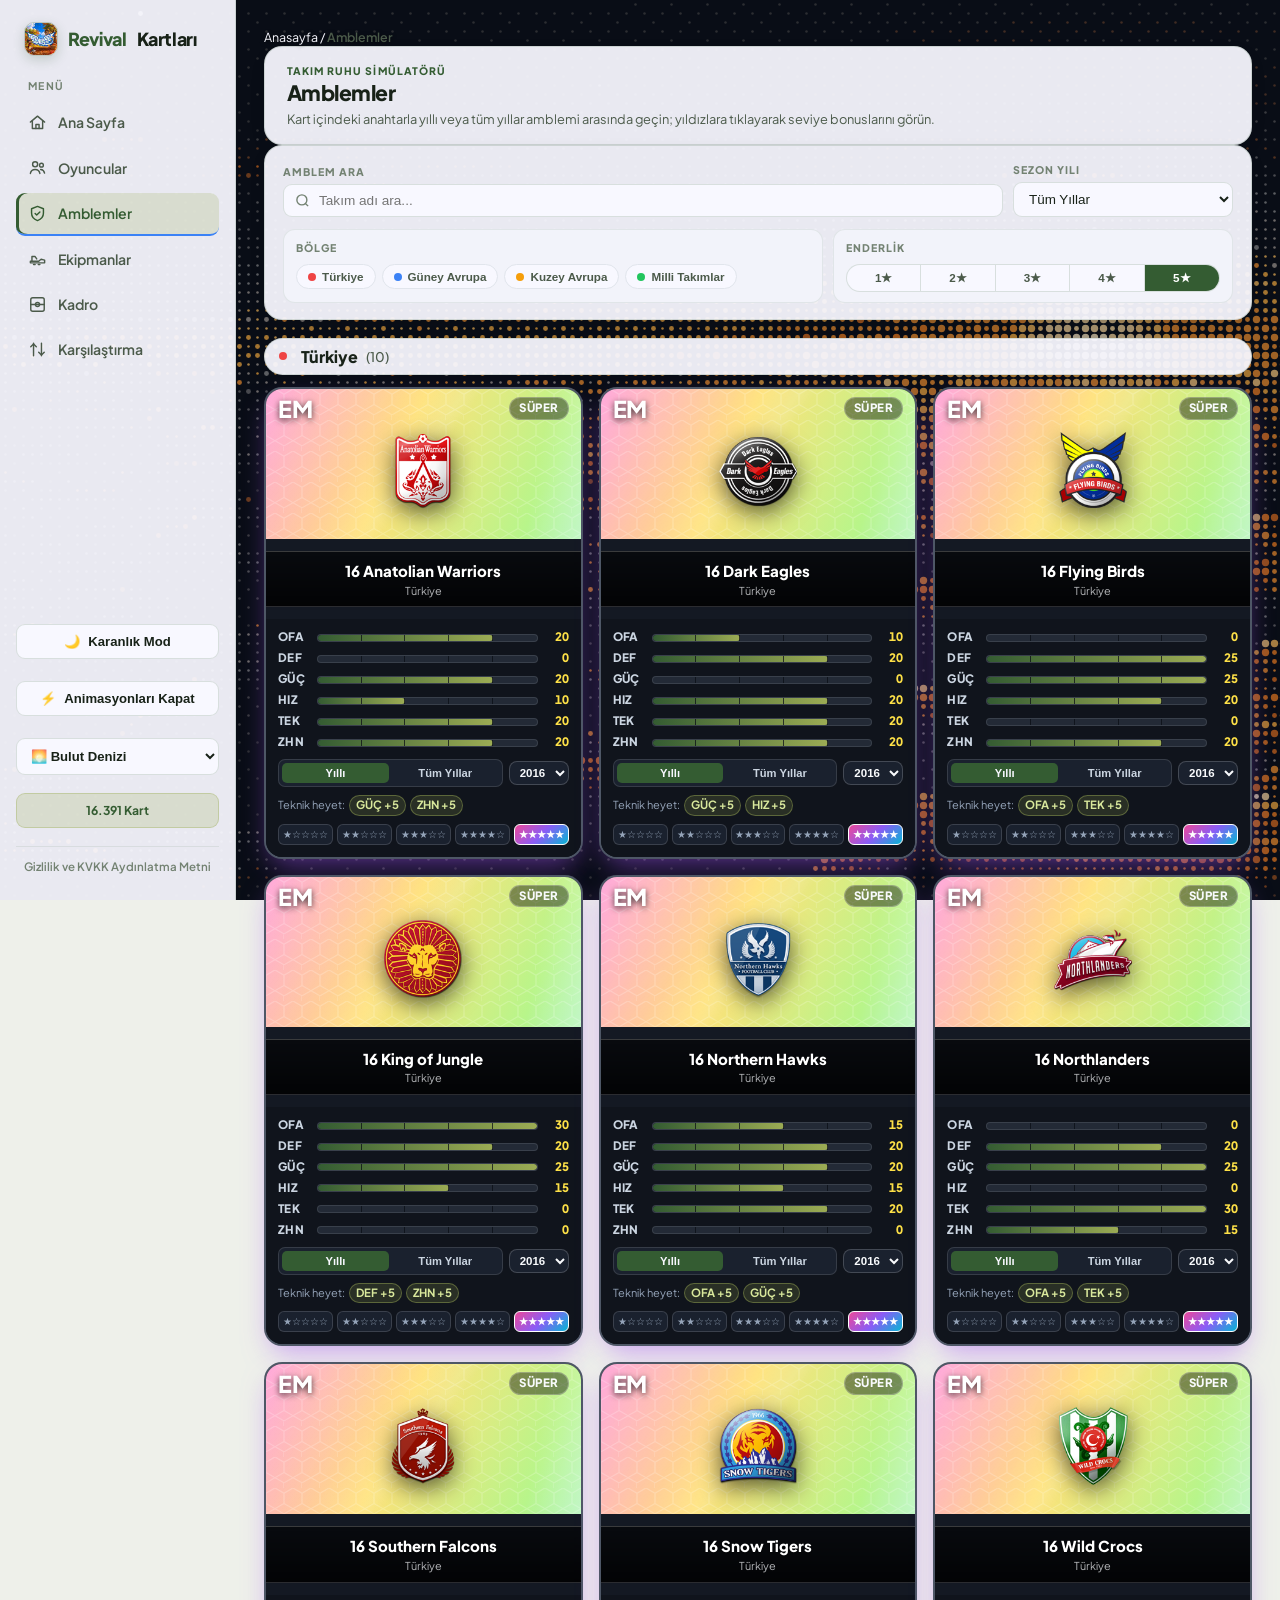
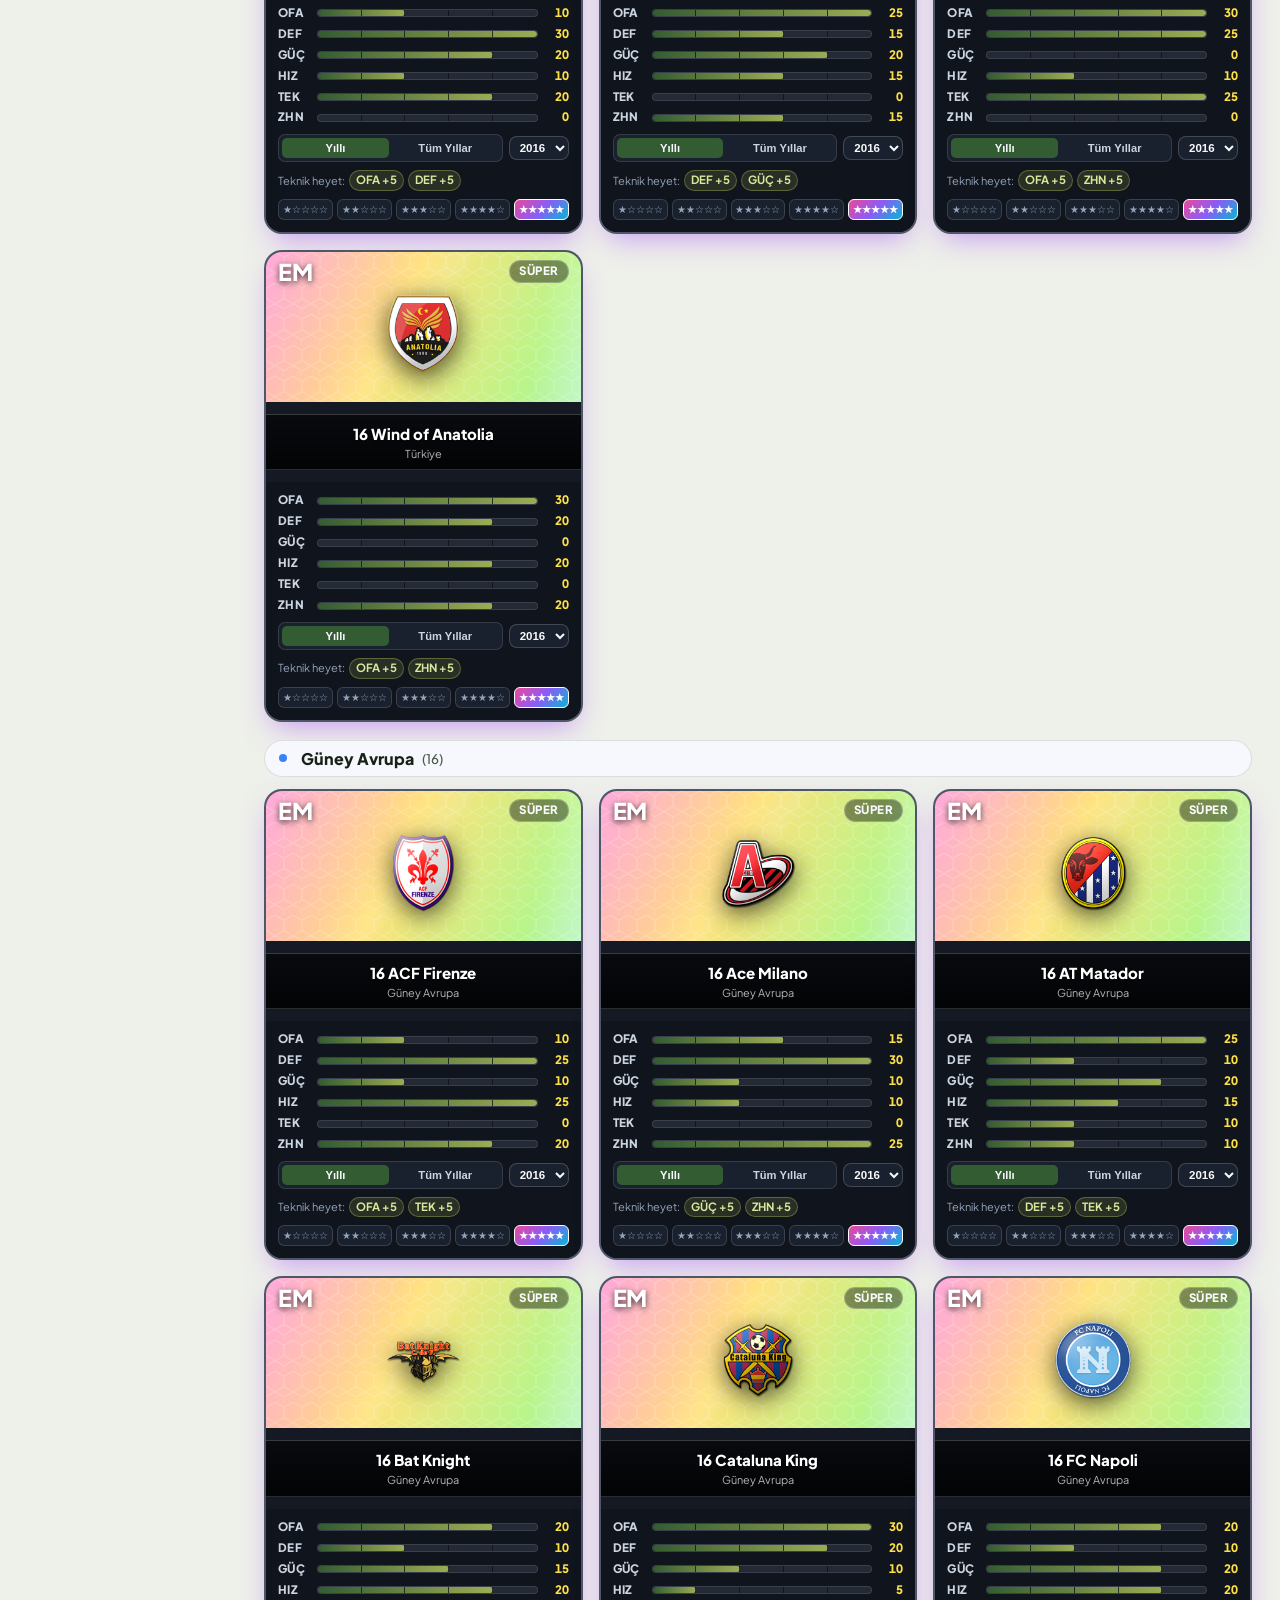
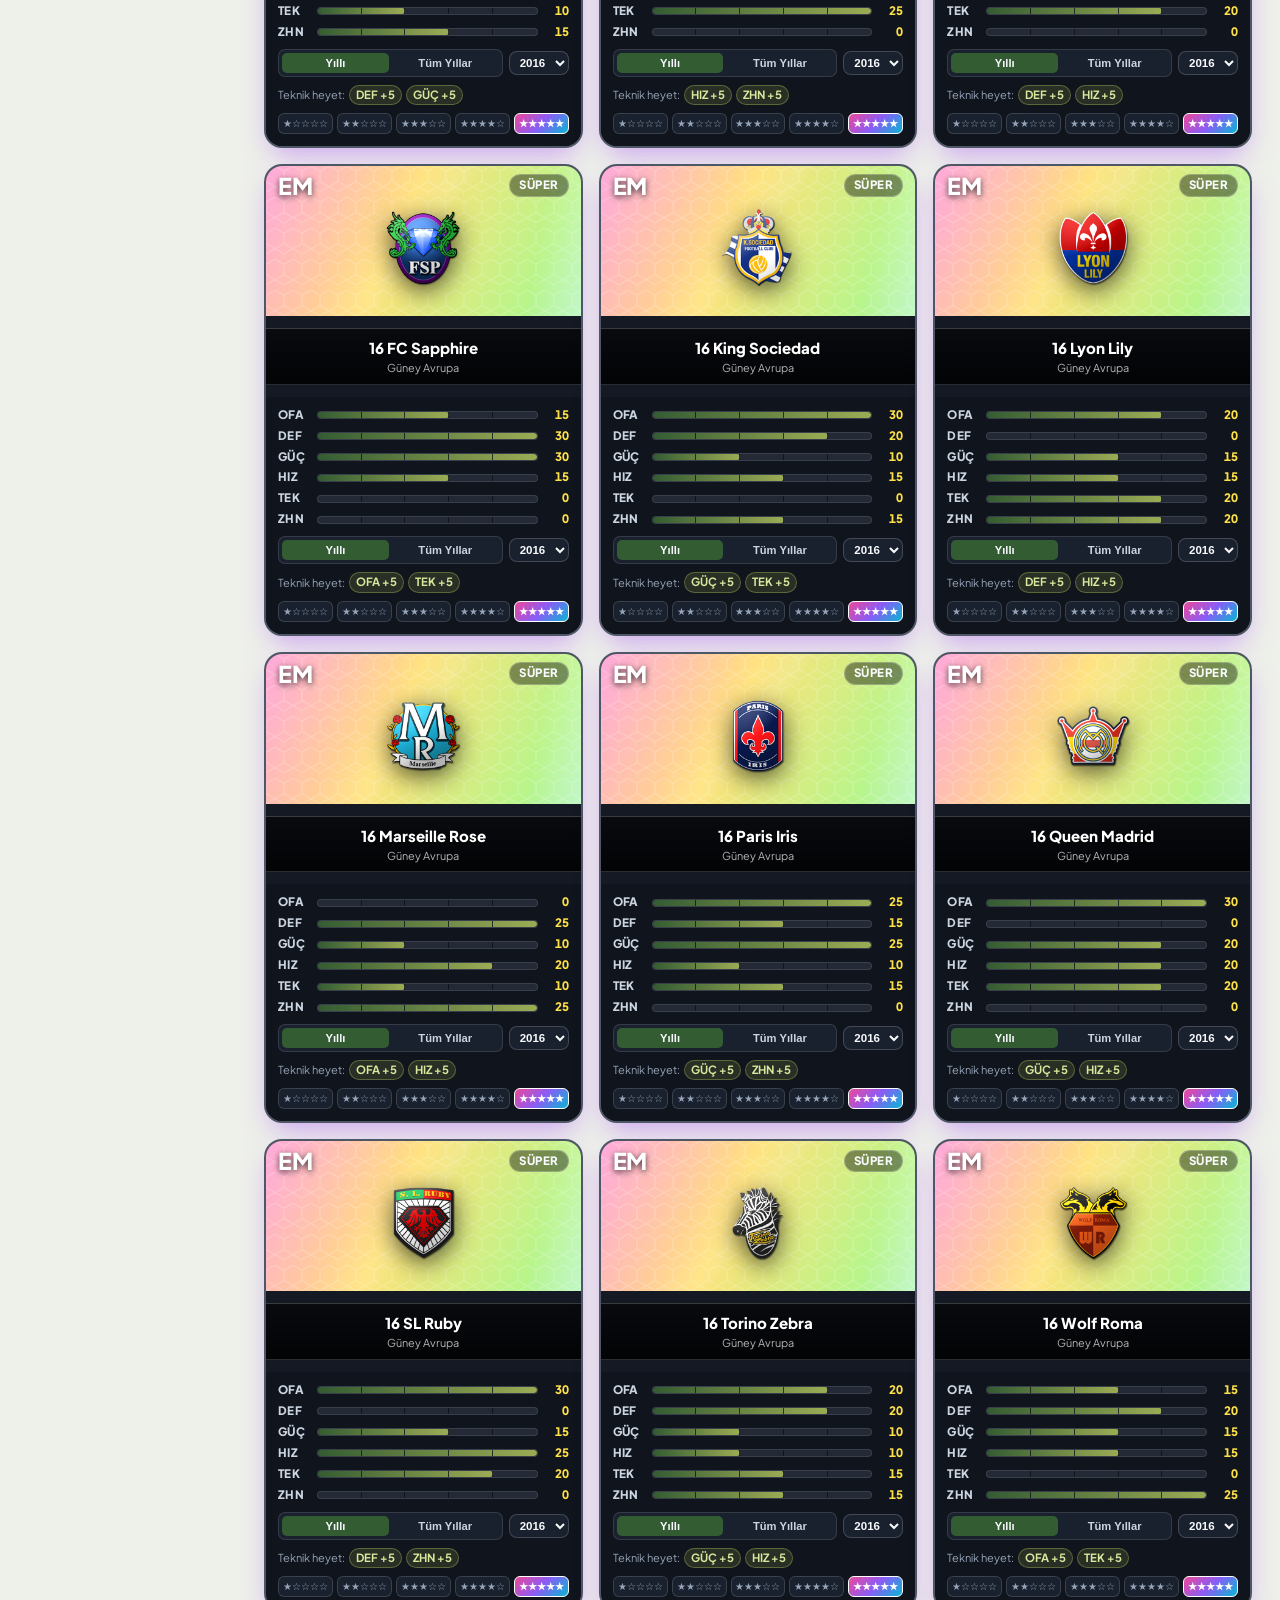
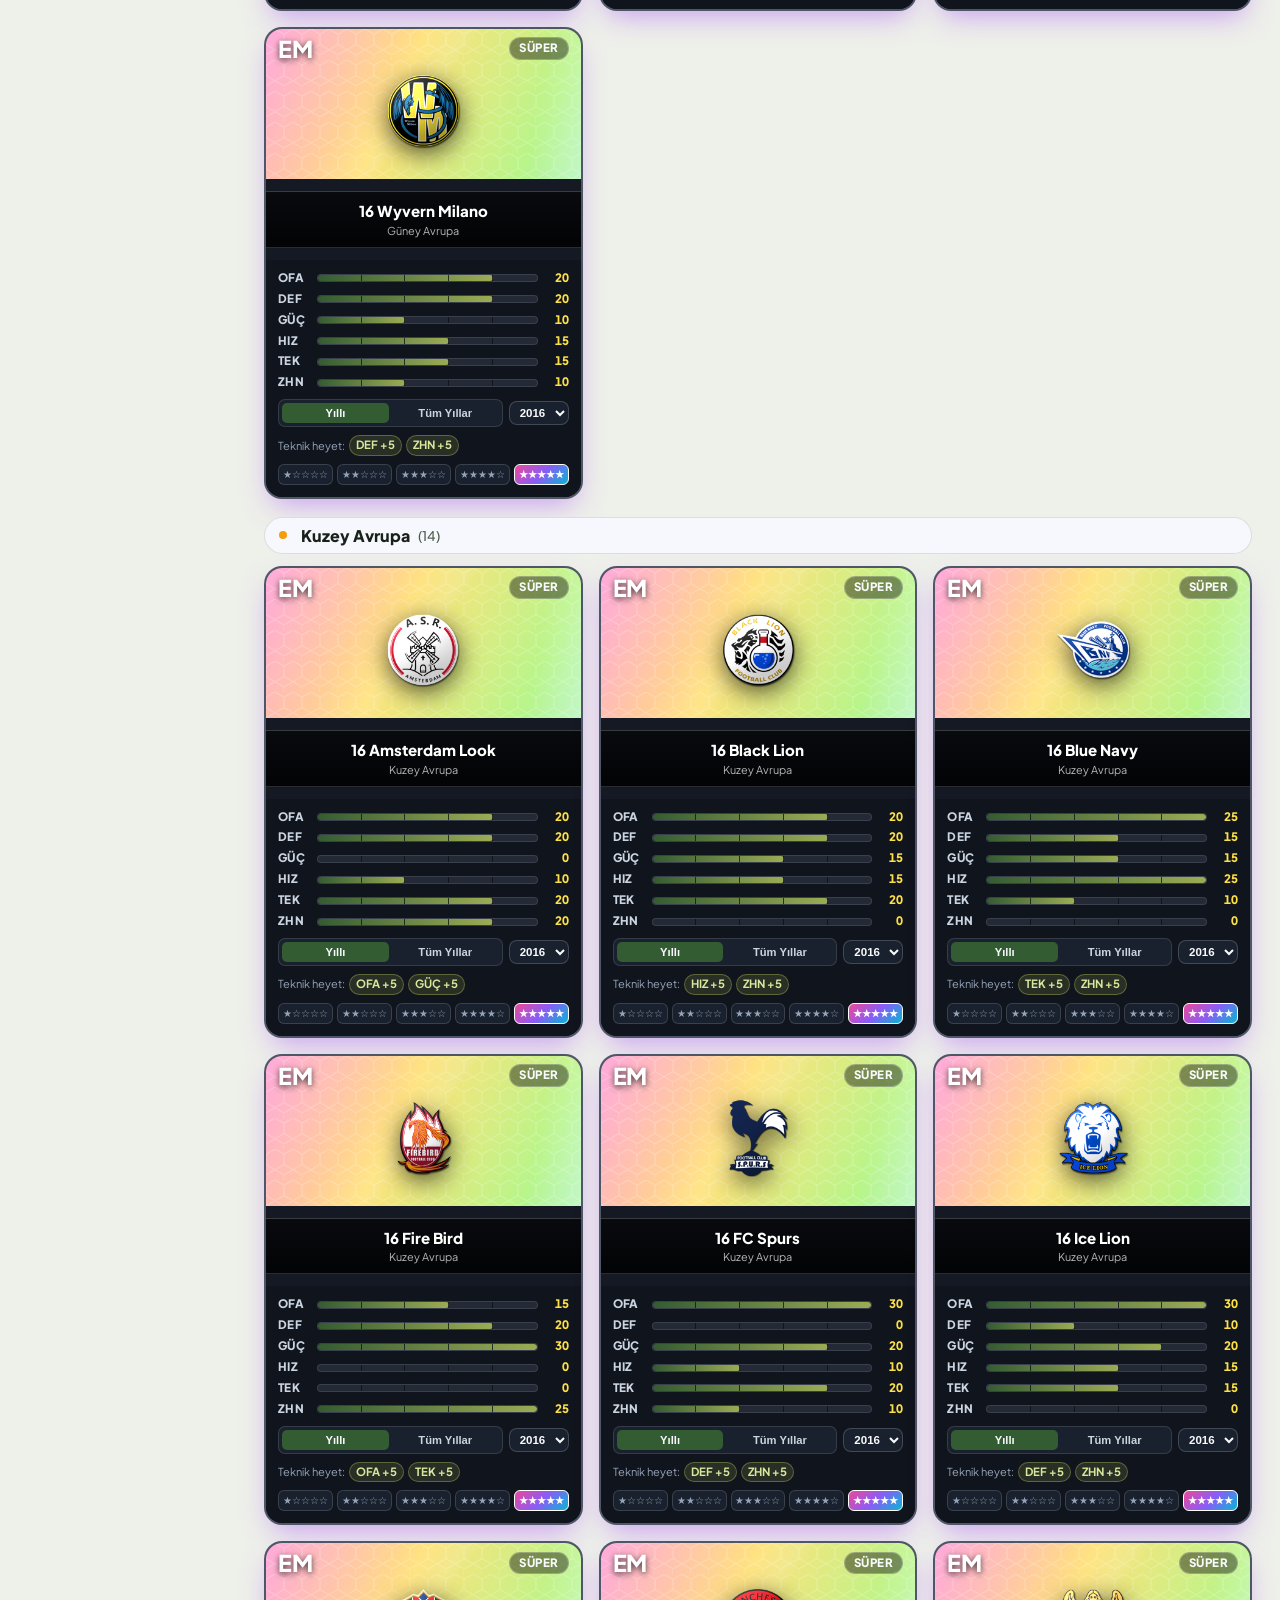
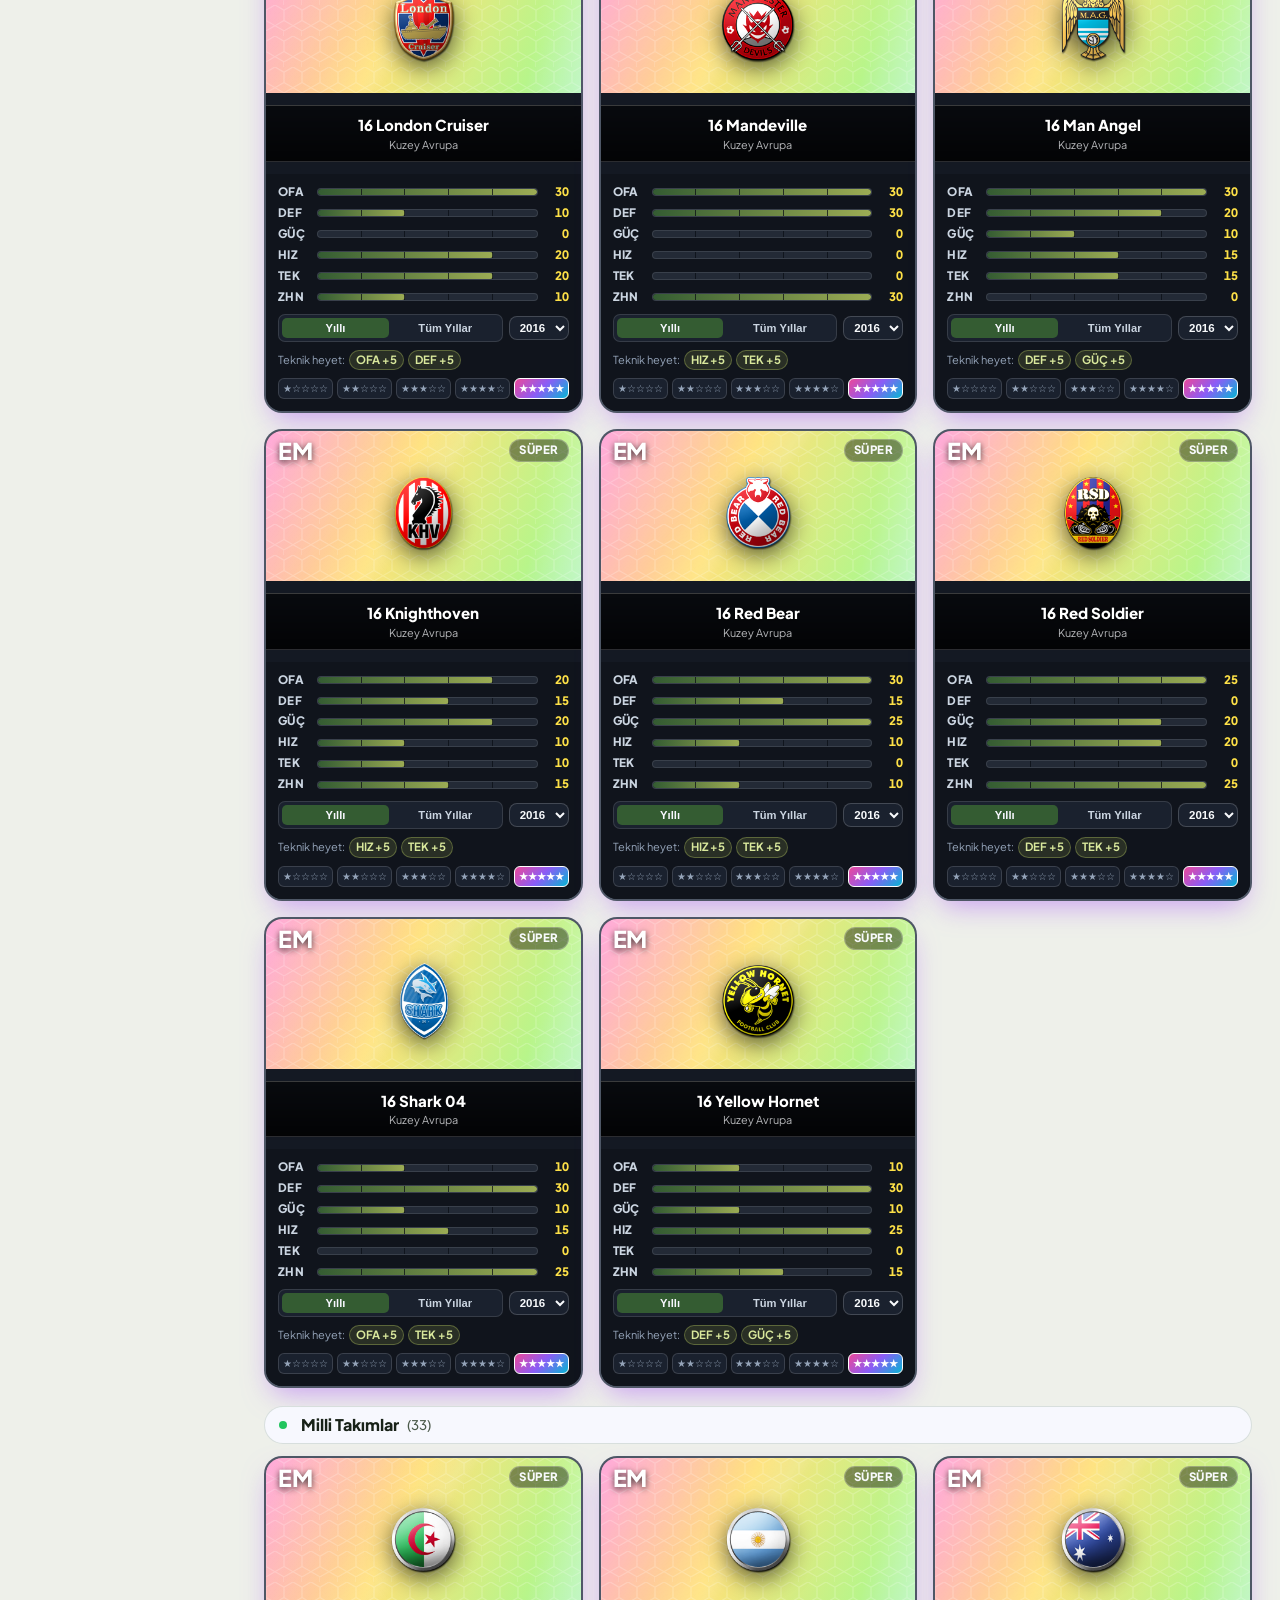
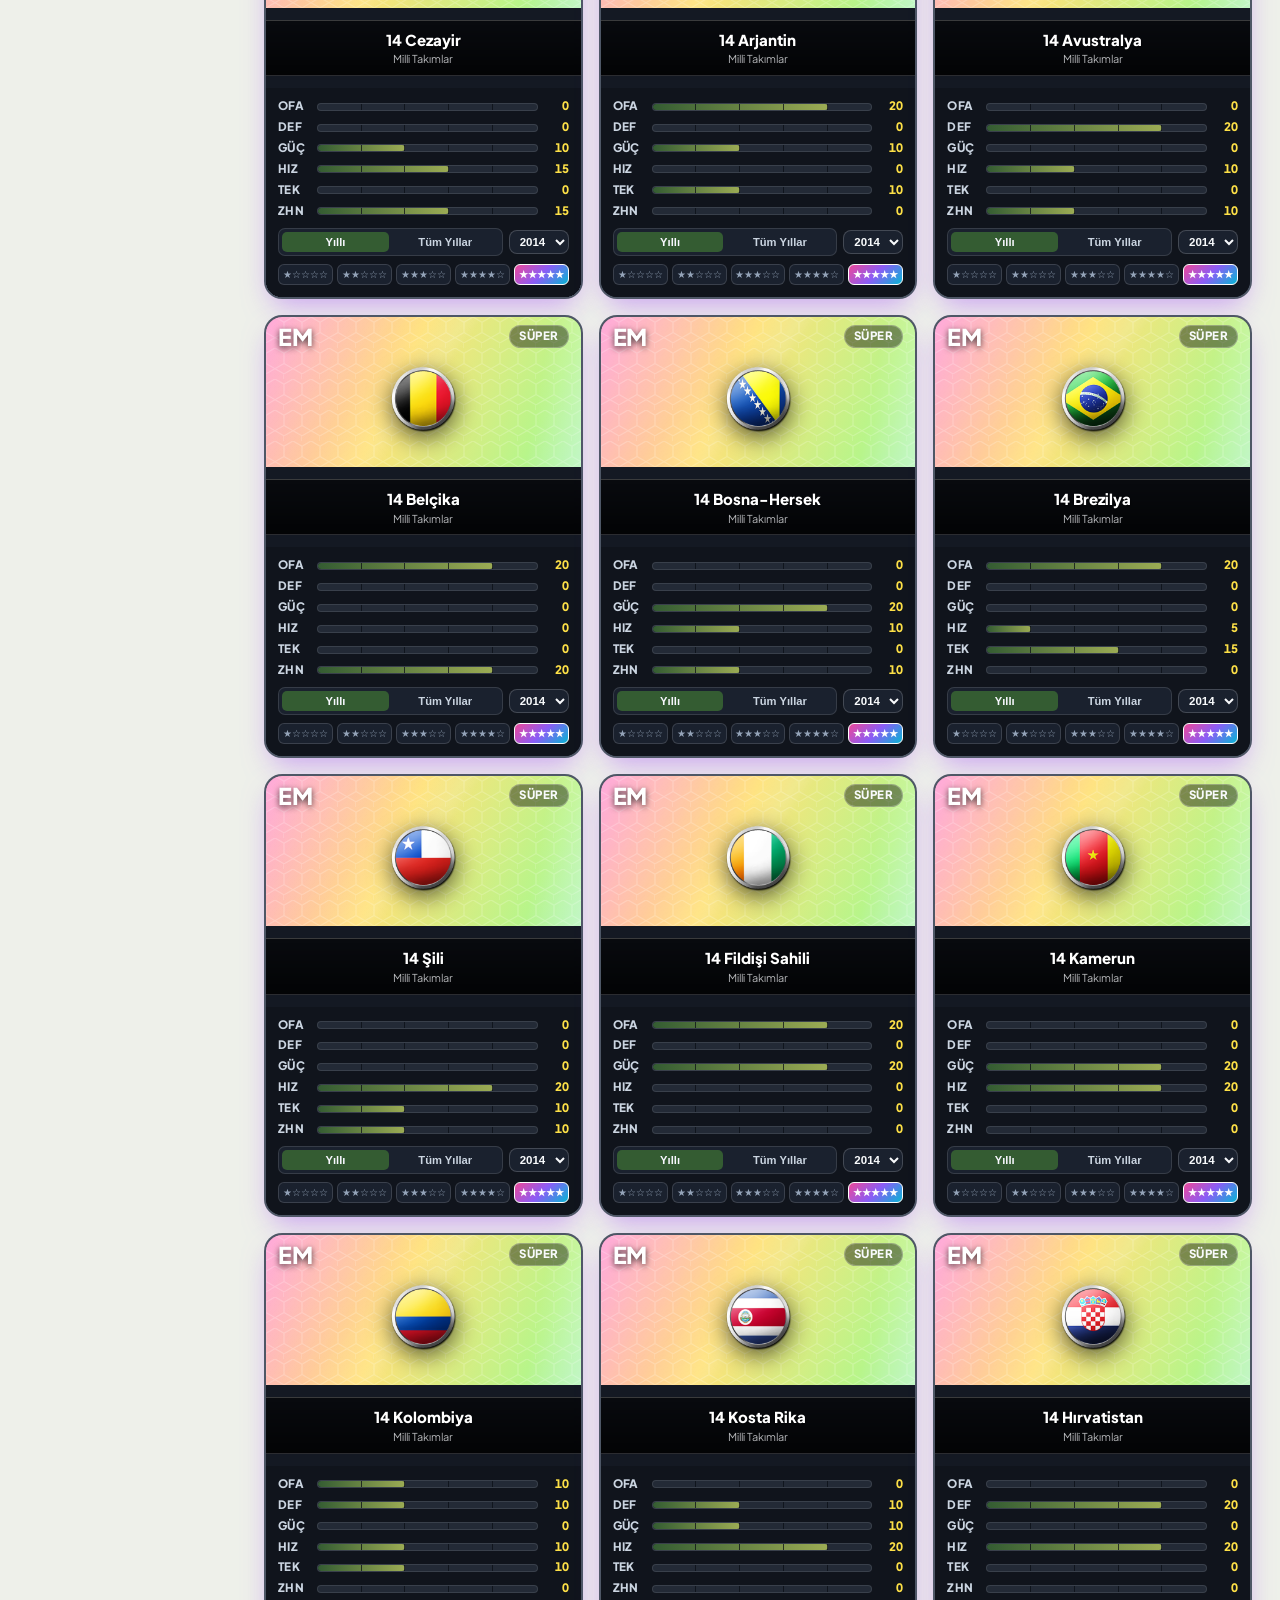
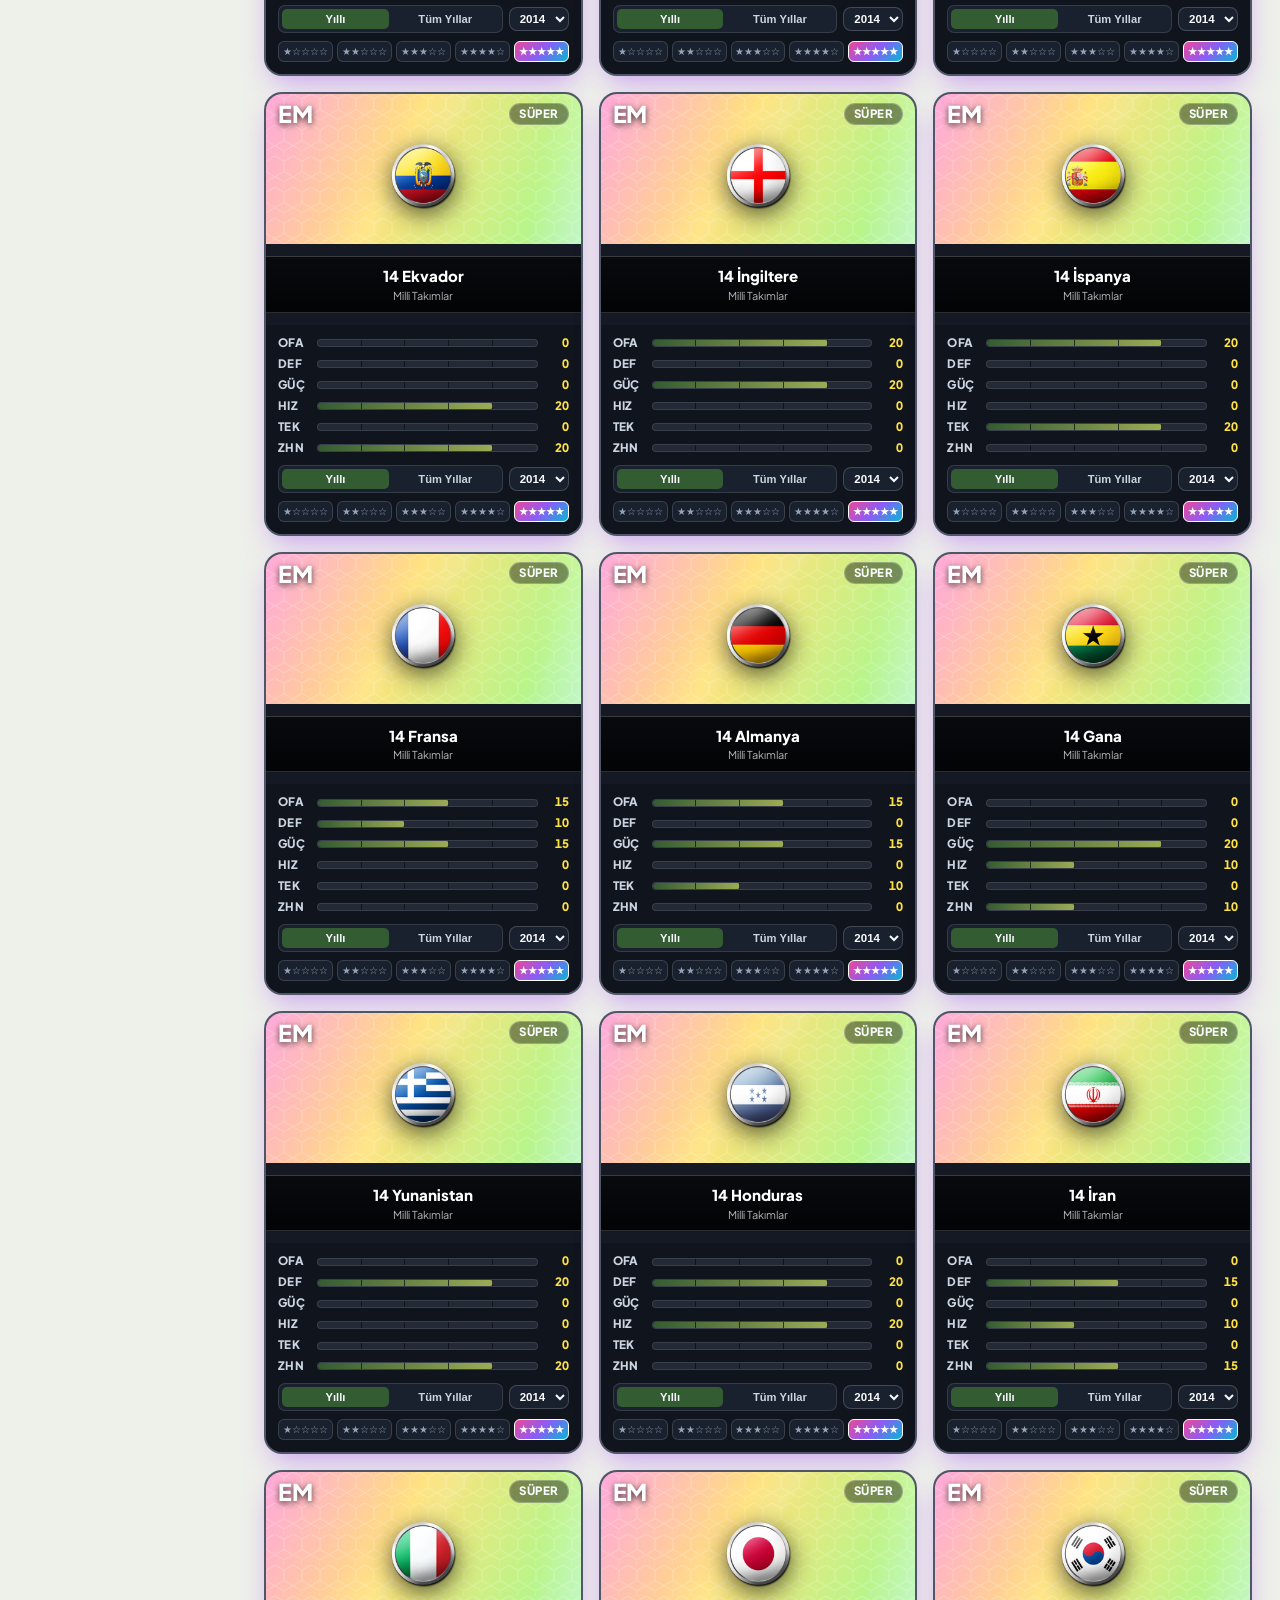
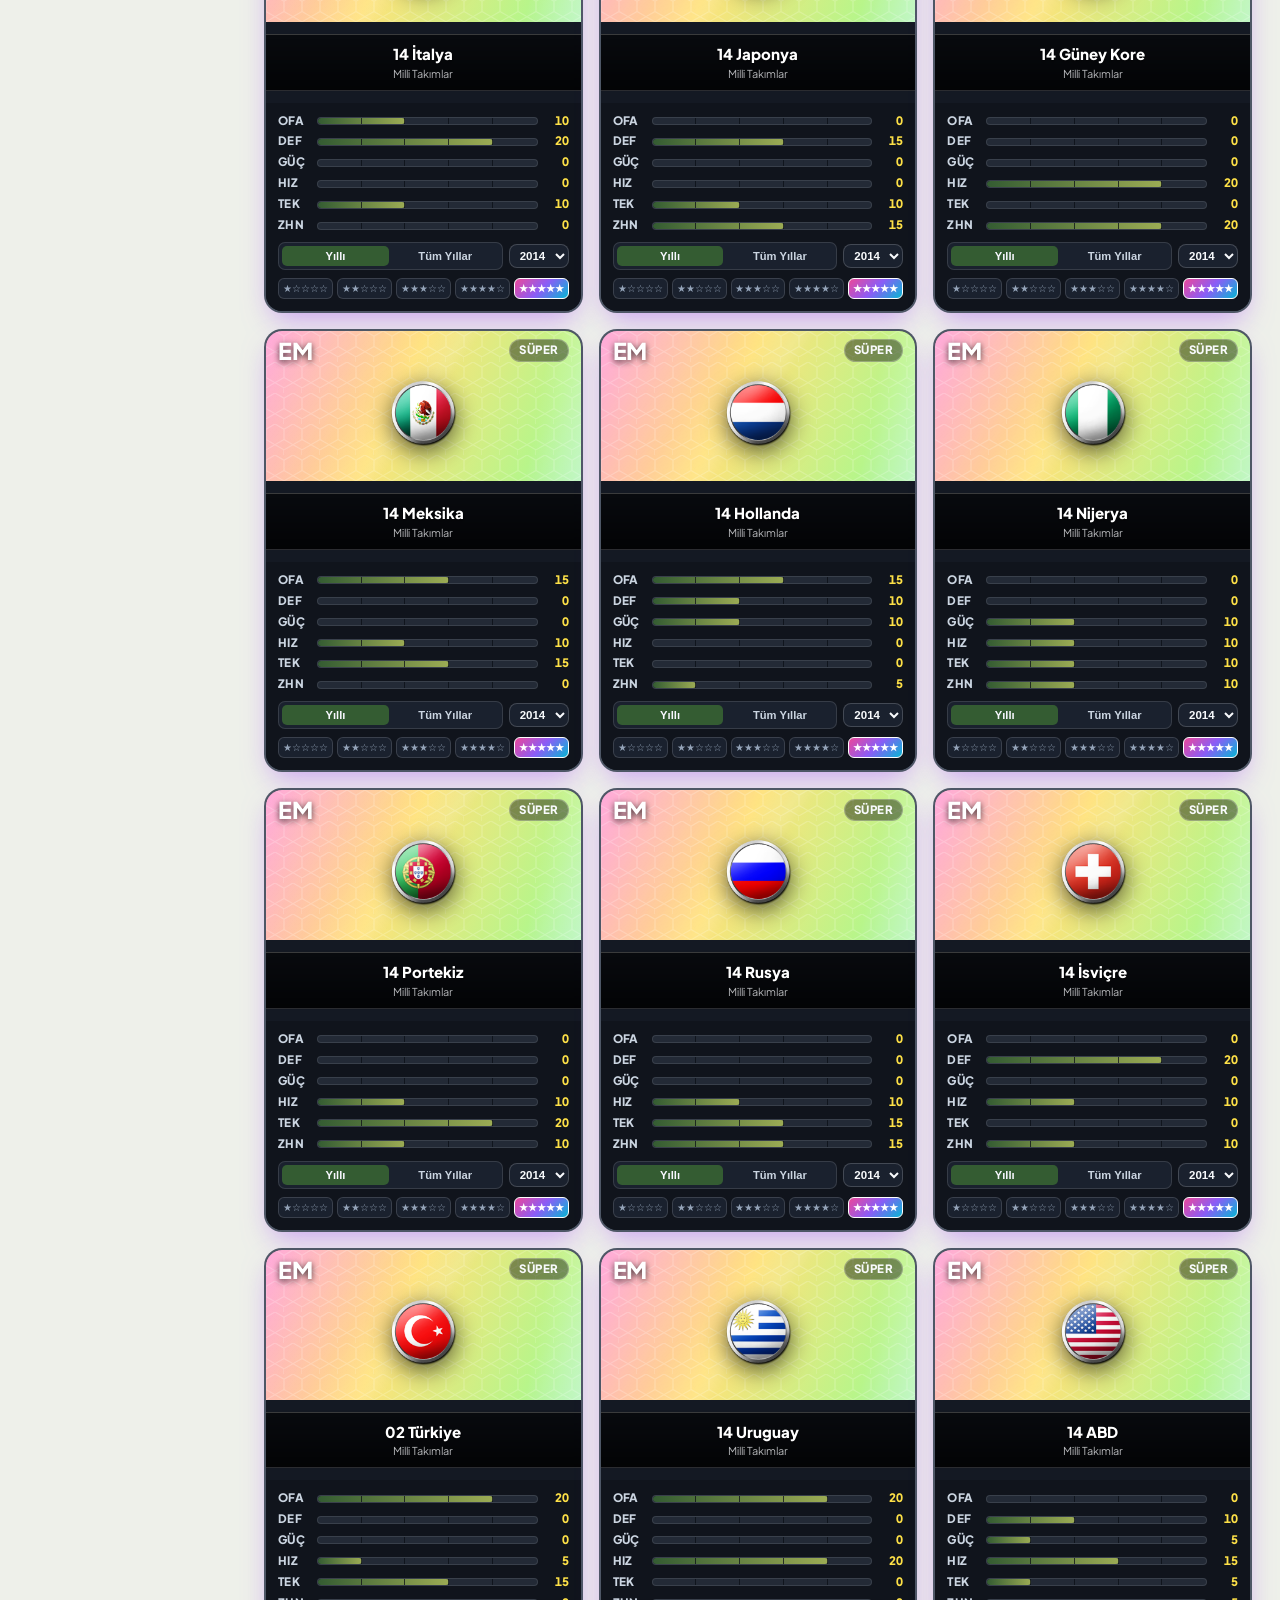
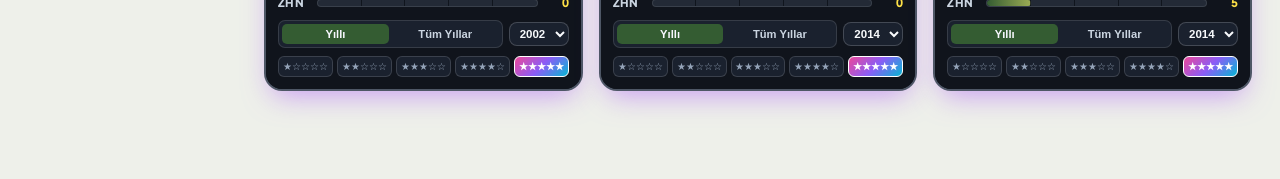
==== commit 893ccab1: "v3" ====
--- a/amblemler.html
+++ b/amblemler.html
@@ -244,6 +244,7 @@
               <button class="pill pill-gold" data-grade="Gold">Efsane</button>
               <button class="pill pill-master" data-grade="Master">Süper</button>
               <button class="pill pill-elite" data-grade="Elite">Uzman</button>
+                <button class="pill pill-mythic" data-grade="Mythic">Mythic</button>
               <button class="pill pill-rare" data-grade="Rare">Ender</button>
               <button class="pill pill-special" data-grade="Special">Özel</button>
               <button class="pill pill-normal" data-grade="Normal">Normal</button>
@@ -576,6 +577,7 @@
                 <option value="Gold">Efsane</option>
                 <option value="Master">Süper</option>
                 <option value="Elite">Uzman</option>
+            <option value="Mythic">Mythic</option>
                 <option value="Rare">Ender</option>
                 <option value="Special">Özel</option>
                 <option value="Normal">Normal</option>
--- a/styles.min.css
+++ b/styles.min.css
@@ -1 +1 @@
-:root{--bg-body:#090d16;--bg-card:#111827;--bg-card-alt:#0f1624;--bg-input:#0b111e;--bg-hover:#172033;--border-color:#1e293b;--border-subtle:#162032;--text-main:#f1f5f9;--text-muted:#94a3b8;--text-dim:#64748b;--accent-green:#22c55e;--accent-blue:#3b82f6;--accent-amber:#f59e0b;--accent-red:#ef4444;--accent-purple:#a855f7;--accent-cyan:#06b6d4}*{box-sizing:border-box;margin:0;padding:0}body{font-family:'Inter',-apple-system,BlinkMacSystemFont,"Segoe UI",Roboto,sans-serif;background-color:var(--bg-body);color:var(--text-main);line-height:1.45;min-height:100vh;padding-bottom:80px}.navbar{background-color:#f6f7fb;border-bottom:1px solid var(--border-color);position:sticky;top:0;z-index:100}.nav-container{max-width:1240px;margin:0 auto;padding:0 20px;height:54px;display:flex;align-items:center;justify-content:space-between}.nav-left{display:flex;align-items:center;gap:24px}.brand{display:flex;align-items:center;gap:8px;text-decoration:none;font-weight:800;font-size:1.15rem;letter-spacing:-0.02em}.brand-icon{font-size:1.15rem}.brand-logo-img{width:24px;height:24px;border-radius:6px;object-fit:cover;border:1px solid rgba(125,211,252,0.45);box-shadow:0 0 10px rgba(56,189,248,0.25)}.brand-rvl{color:var(--accent-green)}.brand-tracker{color:var(--text-main)}.nav-links{display:flex;align-items:center;gap:6px}.nav-link{display:inline-flex;align-items:center;gap:6px;padding:6px 12px;border-radius:6px;font-size:0.84rem;font-weight:600;color:var(--text-muted);text-decoration:none;transition:all 0.15s ease}.nav-link.active,.nav-link:hover{color:var(--accent-green);background:rgba(34,197,94,0.1)}.db-badge{font-size:0.76rem;font-weight:600;color:var(--text-muted);background:var(--bg-card);border:1px solid var(--border-color);padding:4px 10px;border-radius:999px}.main-container{max-width:1240px;margin:22px auto;padding:0 20px;display:flex;flex-direction:column;gap:16px}.hero-card{background:linear-gradient(135deg,#f1f2f6 0%,#f4f5f9 100%);border:1px solid var(--border-color);border-radius:10px;padding:20px 24px}.hero-title{font-size:1.35rem;font-weight:800;color:var(--text-main);letter-spacing:-0.02em;margin-bottom:4px}.hero-subtitle{font-size:0.85rem;color:var(--text-muted)}.filter-panel{position:relative;z-index:40;background-color:var(--bg-card);border:1px solid var(--border-color);border-radius:10px;padding:16px 20px;display:flex;flex-direction:column;gap:14px}.filter-top-row{display:grid;grid-template-columns:1.5fr 1fr 0.8fr 1fr auto;gap:10px;align-items:center}.search-box{position:relative;display:flex;align-items:center}.search-icon{position:absolute;left:12px;color:var(--text-dim);pointer-events:none}.search-box input{width:100%;background:var(--bg-input);border:1px solid var(--border-color);color:var(--text-main);padding:8px 32px 8px 35px;border-radius:7px;font-size:0.85rem;outline:none;transition:border-color 0.15s}.search-box input:focus{border-color:var(--accent-blue)}.clear-input-btn{position:absolute;right:8px;background:none;border:none;color:var(--text-dim);cursor:pointer;font-size:0.85rem;padding:2px 5px}.clear-input-btn:hover{color:var(--text-main)}.filter-select{background:var(--bg-input);border:1px solid var(--border-color);color:var(--text-main);padding:8px 11px;border-radius:7px;font-size:0.84rem;outline:none;cursor:pointer}.filter-select:focus{border-color:var(--accent-blue)}.btn-outline{display:inline-flex;align-items:center;gap:6px;background:var(--bg-input);border:1px solid var(--border-color);color:var(--text-muted);padding:8px 13px;border-radius:7px;font-size:0.83rem;font-weight:600;cursor:pointer;white-space:nowrap;transition:all 0.15s}.btn-outline:hover,.btn-outline.active{color:var(--text-main);border-color:var(--accent-blue);background:rgba(59,130,246,0.12)}.adv-filter-panel{border-top:1px solid var(--border-color);padding-top:12px}.adv-grid{display:grid;grid-template-columns:repeat(8,1fr);gap:10px;align-items:end}.adv-item{display:flex;flex-direction:column;gap:4px}.adv-item label{font-size:0.72rem;font-weight:700;color:var(--text-muted);text-transform:uppercase}.adv-item input{background:var(--bg-input);border:1px solid var(--border-color);color:var(--text-main);padding:7px 9px;border-radius:6px;font-size:0.83rem;width:100%}.btn-reset{background:rgba(239,68,68,0.12);border:1px solid rgba(239,68,68,0.35);color:#b91c1c;padding:7px 12px;border-radius:6px;font-size:0.8rem;font-weight:600;cursor:pointer;transition:all 0.15s}.btn-reset:hover{background:rgba(239,68,68,0.22)}.filter-pills-row{display:flex;flex-direction:column;gap:10px;padding-top:6px}.filter-sub-grid{display:grid;grid-template-columns:repeat(auto-fit,minmax(300px,1fr));gap:10px}.pill-section{display:flex;align-items:center;gap:10px;flex-wrap:wrap;background:rgba(255,255,255,0.72);border:1px solid rgba(15,23,42,0.13);border-radius:8px;padding:8px 12px}.pill-label{font-size:0.68rem;font-weight:700;color:var(--text-muted);letter-spacing:0.06em;min-width:48px}.pill-group{display:flex;align-items:center;gap:5px;flex-wrap:wrap}.pill{background:rgba(255,255,255,0.9);border:1px solid #e1e5ec;color:var(--text-muted);font-size:0.73rem;font-weight:600;padding:4px 10px;border-radius:6px;cursor:pointer;transition:all 0.14s ease}.pill:hover{color:var(--text-main);border-color:#e1e5ec}.pill-fw{border-color:rgba(239,68,68,0.65)}.pill-fw:hover{border-color:#ef4444}.pill-fw.active{background:#dc2626;border-color:#ef4444;color:#fff}.pill-mf{border-color:rgba(34,197,94,0.65)}.pill-mf:hover{border-color:#22c55e}.pill-mf.active{background:#16a34a;border-color:#22c55e;color:#fff}.pill-df{border-color:rgba(59,130,246,0.65)}.pill-df:hover{border-color:#3b82f6}.pill-df.active{background:#2563eb;border-color:#3b82f6;color:#fff}.pill-gk{border-color:rgba(245,158,11,0.65)}.pill-gk:hover{border-color:#f59e0b}.pill-gk.active{background:#d97706;border-color:#f59e0b;color:#fff}.pill-gold{border-color:rgba(253,224,71,0.65)}.pill-gold:hover{border-color:#fde047}.pill-gold.active{background:linear-gradient(135deg,#f59e0b,#eab308);border-color:#fde047;color:#090d16}.pill-master{border-color:rgba(15,23,42,0.13)}.pill-master:hover{border-color:#b9c6d8}.pill-master.active{background:linear-gradient(135deg,#b9c6d8 0%,#ecedf1 100%);border-color:#b9c6d8;color:var(--text-main);text-shadow:0 1px 2px rgba(0,0,0,0.7)}.pill-elite{border-color:rgba(168,85,247,0.65)}.pill-elite:hover{border-color:#a855f7}.pill-elite.active{background:#7e22ce;border-color:#a855f7;color:#fff}.pill-rare{border-color:rgba(239,68,68,0.65)}.pill-rare:hover{border-color:#ef4444}.pill-rare.active{background:#dc2626;border-color:#ef4444;color:#fff}.pill-special{border-color:rgba(249,115,22,0.65)}.pill-special:hover{border-color:#f97316}.pill-special.active{background:#ea580c;border-color:#f97316;color:#fff}.pill-normal{border-color:rgba(15,23,42,0.13)}.pill-normal:hover{border-color:#94a3b8}.pill-normal.active{background:#475569;border-color:#94a3b8;color:var(--text-main)}.pill-region{border-color:rgba(56,189,248,0.65)}.pill-region:hover{border-color:#38bdf8}.pill-region.active{background:#0284c7;border-color:#38bdf8;color:#fff}.filter-bottom-row{display:flex;align-items:center;justify-content:space-between;border-top:1px solid var(--border-subtle);padding-top:12px;flex-wrap:wrap;gap:12px}.spirit-level-wrap{display:flex;align-items:center;gap:18px;flex-wrap:wrap}.bottom-right-controls{display:flex;align-items:center;gap:18px;flex-wrap:wrap}.btn-spirit{display:inline-flex;align-items:center;gap:6px;background:#f1f2f6;border:1px solid #e1e5ec;color:var(--text-main);padding:6px 12px;border-radius:6px;font-size:0.78rem;font-weight:600;cursor:pointer;transition:all 0.15s}.btn-spirit:hover{border-color:var(--accent-amber);color:var(--text-main)}.spirit-badge{background:var(--accent-amber);color:#090d16;font-weight:800;font-size:0.7rem;padding:1px 6px;border-radius:99px}.level-control{display:flex;align-items:center;gap:9px}.level-label{font-size:0.72rem;font-weight:800;color:var(--text-dim);letter-spacing:0.05em}#levelSlider{width:120px;accent-color:var(--accent-green);cursor:pointer}.level-badge{background:#ecedf1;color:var(--text-main);font-size:0.76rem;font-weight:700;padding:2px 8px;border-radius:5px;min-width:28px;text-align:center}.results-counter{font-size:0.8rem;color:var(--text-muted);font-weight:500}.table-card{background-color:var(--bg-card);border:1px solid var(--border-color);border-radius:10px;overflow:hidden}.table-responsive{width:100%;overflow-x:auto}.players-table{width:100%;border-collapse:collapse;text-align:left;font-size:0.84rem}.players-table thead tr{background-color:#f5f6fa;border-bottom:1px solid var(--border-color)}.players-table th{padding:11px 10px;font-size:0.72rem;font-weight:800;color:var(--text-dim);letter-spacing:0.04em;user-select:none;white-space:nowrap}.players-table th[data-sort]{cursor:pointer;text-align:center}.players-table th[data-sort]:hover{color:var(--text-main)}.col-pos{width:64px;text-align:center !important}.col-name{min-width:170px}.col-team{min-width:165px}.col-year{width:64px;text-align:center !important}.col-grade{width:82px;text-align:center !important}.col-stat{width:56px;text-align:center !important}.col-pwr{width:66px;text-align:center !important;color:var(--accent-amber) !important}.col-cmp{width:50px;text-align:center !important}.player-row{border-bottom:1px solid var(--border-subtle);cursor:pointer;transition:background-color 0.1s ease}.player-row:hover{background-color:var(--bg-hover)}.player-row.expanded{background-color:#eff0f4}.player-row td{padding:9px 10px;vertical-align:middle;white-space:nowrap}.cell-center{text-align:center}.pos-badge{display:inline-block;font-size:0.7rem;font-weight:600;padding:2px 7px;border-radius:4px;min-width:40px;text-align:center}.pos-fw{background:rgba(220,38,38,0.10);border:1.5px solid rgba(239,68,68,0.78);color:#b91c1c}.pos-mf{background:rgba(22,163,74,0.10);border:1.5px solid rgba(34,197,94,0.78);color:#16a34a}.pos-df{background:rgba(37,99,235,0.10);border:1.5px solid rgba(59,130,246,0.78);color:#2563eb}.pos-gk{background:rgba(217,119,6,0.10);border:1.5px solid rgba(245,158,11,0.78);color:#b45309}.player-name-wrap{display:flex;align-items:center;gap:8px}.player-name-text{font-weight:700;color:var(--text-main)}.player-num{font-size:0.73rem;color:var(--text-dim);font-weight:600}.team-main{font-weight:600;color:var(--text-main);font-size:0.82rem}.team-sub{font-size:0.72rem;color:var(--text-dim);margin-left:4px}.year-text{color:var(--text-muted);font-weight:600;font-size:0.82rem}.grade-badge{display:inline-block;font-size:0.71rem;font-weight:700;padding:2px 8px;border-radius:4px;min-width:56px;text-align:center}.grade-Gold{background:rgba(250,204,21,0.22);color:#a16207;border:1px solid rgba(250,204,21,0.55);box-shadow:0 0 8px rgba(250,204,21,0.2)}.grade-Master{background:linear-gradient(135deg,#b9c6d8 0%,#ecedf1 100%);color:var(--text-main);border:1px solid #94a3b8;text-shadow:0 1px 2px rgba(0,0,0,0.75)}.grade-Elite{background:rgba(147,51,234,0.2);color:#7e22ce;border:1px solid rgba(168,85,247,0.4)}.grade-Rare{background:rgba(220,38,38,0.22);color:#b91c1c;border:1px solid rgba(239,68,68,0.45)}.grade-Special{background:rgba(234,88,12,0.22);color:#c2410c;border:1px solid rgba(249,115,22,0.45)}.grade-Normal{background:rgba(100,116,139,0.25);color:var(--text-muted);border:1px solid rgba(15,23,42,0.13)}.stat-cell{text-align:center;font-weight:400;font-variant-numeric:tabular-nums}.stat-s{color:#b45cff;font-weight:400}.stat-a{color:#ff1f3d;font-weight:400}.stat-b{color:#ea580c}.stat-c{color:#fdba74}.stat-d{color:var(--text-muted)}.pwr-pill{display:inline-block;font-weight:400;font-size:0.82rem;padding:2px 8px;border-radius:5px;min-width:36px;text-align:center}.pwr-high{background:rgba(245,158,11,0.18);color:#b45309;border:1px solid rgba(245,158,11,0.4)}.pwr-mid{background:rgba(34,197,94,0.15);color:#16a34a;border:1px solid rgba(34,197,94,0.35)}.pwr-low{background:rgba(148,163,184,0.12);color:var(--text-main);border:1px solid rgba(15,23,42,0.13)}.btn-cmp-row{background:#f5f6fa;border:1px solid #e1e5ec;color:var(--text-muted);width:26px;height:26px;border-radius:5px;font-weight:700;cursor:pointer;transition:all 0.12s}.btn-cmp-row:hover{border-color:var(--accent-green);color:var(--text-main)}.btn-cmp-row.selected{background:var(--accent-green);border-color:var(--accent-green);color:#090d16}.detail-row td{background-color:#0b111e;padding:18px 24px;border-bottom:1px solid var(--border-color)}.detail-popup-wrap{display:flex;align-items:flex-start;gap:28px;flex-wrap:wrap}.goley-card-popup{width:320px;border:2px solid #cbd5e1;border-radius:10px;overflow:hidden;background:#2b2d30;box-shadow:0 10px 28px rgba(0,0,0,0.65),inset 0 1px 0 rgba(255,255,255,0.25);font-family:'Inter',Tahoma,sans-serif;user-select:none}.goley-card-header{position:relative;color:#ffffff}.goley-header-Rare{background:linear-gradient(180deg,#d94844 0%,#b11f1b 66%,#820c09 100%)}.goley-header-Master{background:linear-gradient(180deg,#b9c6d8 0%,#4b5c73 64%,#1E293B 100%)}.goley-header-Elite{background:linear-gradient(180deg,#9333ea 0%,#6b21a8 66%,#4a1278 100%)}.goley-header-Special{background:linear-gradient(180deg,#f97316 0%,#c2410c 66%,#8c2706 100%)}.goley-header-Normal{background:linear-gradient(180deg,#64748b 0%,#3b4758 66%,#242c38 100%)}.goley-header-Gold{background:linear-gradient(180deg,#facc15 0%,#ca8a04 66%,#784505 100%)}.goley-header-top{display:flex;align-items:flex-start;justify-content:space-between;padding:10px 14px 8px 14px;gap:10px}.goley-title-block{display:flex;flex-direction:column;gap:2px}.goley-yr-name{font-size:1.08rem;font-weight:800;color:#ffffff;letter-spacing:0.01em;text-shadow:0 2px 3px rgba(0,0,0,0.7)}.goley-club-name{font-size:0.88rem;font-weight:700;color:#f8fafc;text-shadow:0 1px 3px rgba(0,0,0,0.7)}.goley-icons-right{display:flex;align-items:center;gap:8px}.goley-jersey-icon{position:relative;width:34px;height:30px;display:flex;align-items:center;justify-content:center}.goley-jersey-icon svg{width:34px;height:30px;filter:drop-shadow(0 1px 2px rgba(0,0,0,0.55))}.goley-jersey-num{position:absolute;top:7px;font-size:0.74rem;font-weight:900;color:#18181b;letter-spacing:-0.03em}.goley-feet-icon{display:flex;align-items:center;gap:2px;filter:drop-shadow(0 1px 2px rgba(0,0,0,0.5))}.goley-foot-svg{width:12px;height:26px}.goley-foot-active{fill:#ffffff}.goley-foot-dim{fill:rgba(255,255,255,0.32)}.goley-header-sub{background:rgba(0,0,0,0.28);border-top:1px solid rgba(255,255,255,0.14);padding:5px 14px;font-size:0.85rem;font-weight:700;color:#d1d5db;text-shadow:0 1px 2px rgba(0,0,0,0.75)}.goley-stats-grid{display:grid;grid-template-columns:1fr 1fr;background:#2b2d30;position:relative;padding:6px 0;border-top:1px solid #18191c;border-bottom:1px solid #18191c}.goley-stats-grid::after{content:"";position:absolute;top:6px;bottom:6px;left:50%;width:2px;background:#1d1f22;box-shadow:1px 0 0 rgba(255,255,255,0.06);transform:translateX(-50%)}.goley-stat-item{display:flex;align-items:center;justify-content:space-between;padding:3.5px 16px;font-size:0.84rem}.goley-stat-item:nth-child(4n+1),.goley-stat-item:nth-child(4n+2){background:rgba(255,255,255,0.025)}.goley-stat-label{color:#f1f5f9;font-weight:700;text-shadow:0 1px 2px rgba(0,0,0,0.8)}.goley-stat-num{font-weight:800;font-variant-numeric:tabular-nums;text-shadow:0 1px 2px rgba(0,0,0,0.85)}.gstat-gray{color:#9ca3af}.gstat-lorange{color:#fde68a}.gstat-dorange{color:#fb923c}.gstat-red{color:#c81e1e}.gstat-purple{color:#b45cff}.goley-stat-plus{font-size:0.66rem;font-weight:700;color:#4ade80;margin-right:5px;vertical-align:1px}.goley-stat-diff-pos{font-size:0.68rem;font-weight:800;color:#4ade80;margin-right:5px;vertical-align:1px}.goley-stat-diff-neg{font-size:0.68rem;font-weight:800;color:#ff4d4f;margin-right:5px;vertical-align:1px}.goley-header-Master{position:relative;overflow:hidden;background:linear-gradient(115deg,#ff9ad5 0%,#ffe27a 14%,#b8f58a 28%,#7ef0d8 42%,#8fc8ff 56%,#c9a4ff 70%,#ff9ad5 84%,#ffe27a 100%);background-size:300% 300%;animation:holoShift 6s ease-in-out infinite}.goley-header-Master>*{position:relative;z-index:2}.goley-header-Master .holo-hex,.goley-header-Master .holo-shine{position:absolute;inset:0;pointer-events:none}.goley-header-Master .holo-hex{z-index:1;opacity:0.45;mix-blend-mode:soft-light;background-image:url("data:image/svg+xml,%3Csvg xmlns='http://www.w3.org/2000/svg' width='24' height='41.57' viewBox='0 0 24 41.57'%3E%3Cg fill='none' stroke='%23ffffff' stroke-width='1.6'%3E%3Cpath d='M12 0 L24 6.93 L24 20.78 L12 27.71 L0 20.78 L0 6.93 Z'/%3E%3Cpath d='M0 34.64 L12 27.71 L24 34.64 L24 48.5'/%3E%3C/g%3E%3C/svg%3E");background-size:18px 31px;animation:holoHexPulse 3.5s ease-in-out infinite}.goley-header-Master .holo-shine{z-index:1;background:linear-gradient(100deg,transparent 0%,transparent 35%,rgba(255,255,255,0.65) 48%,rgba(255,255,255,0.15) 55%,transparent 65%,transparent 100%);background-size:250% 100%;animation:holoSweep 2.8s linear infinite;mix-blend-mode:overlay}.goley-header-Master .goley-yr-name,.goley-header-Master .goley-club-name{color:#ffffff;text-shadow:0 1px 2px rgba(0,0,0,0.85),0 0 6px rgba(0,0,0,0.45)}.goley-header-Master .goley-header-sub{background:rgba(15,23,42,0.42);color:#f8fafc;border-top:1px solid rgba(255,255,255,0.35)}@keyframes holoShift{0%{background-position:0% 50%}50%{background-position:100% 50%}100%{background-position:0% 50%}}@keyframes holoSweep{0%{background-position:150% 0}100%{background-position:-100% 0}}@keyframes holoHexPulse{0%,100%{opacity:0.30}50%{opacity:0.60}}.spirit-item select.filter-select{width:100%}.emblem-preview{margin-top:16px;display:flex;flex-direction:column;gap:12px}.emb-eff-list{display:flex;flex-direction:column;gap:4px}.emb-eff-row{display:flex;align-items:center;gap:12px;padding:6px 10px;border-radius:6px;background:#f6f7fb;border:1px solid var(--border-subtle);font-size:0.8rem;color:var(--text-dim)}.emb-eff-row.active{color:var(--text-main);border-color:rgba(245,158,11,0.45);background:rgba(245,158,11,0.08)}.emb-eff-star{min-width:70px;color:#475569;letter-spacing:1px}.emb-eff-row.active .emb-eff-star{color:#b45309}.emb-total-grid{display:grid;grid-template-columns:repeat(6,1fr);gap:6px}.emb-total-cell{display:flex;flex-direction:column;align-items:center;gap:2px;padding:8px 4px;border-radius:6px;background:#f6f7fb;border:1px solid var(--border-color)}.emb-total-label{font-size:0.68rem;font-weight:800;color:var(--text-dim)}.emb-total-full{font-size:0.95rem;font-weight:800;color:#16a34a}.emb-total-half{font-size:0.68rem;font-weight:600;color:#b45309}.emb-rules{display:flex;flex-direction:column;gap:4px;font-size:0.74rem;color:var(--text-muted);background:#f6f7fb;border:1px solid var(--border-subtle);border-radius:6px;padding:10px 12px}.emb-rules strong{color:var(--text-main)}.emb-mode-full{color:#16a34a !important}.emb-mode-half{color:#b45309 !important}.emb-mode-none{color:var(--text-muted) !important}.modal-box{max-width:600px}.goley-card-footer{background:linear-gradient(180deg,#4b4e54 0%,#3e4147 100%);border-top:1px solid #63676e;padding:10px 12px 12px 12px;display:flex;flex-direction:column;gap:8px}.goley-lvl-row{display:flex;align-items:center;gap:12px;padding:0 2px}.goley-lvl-text{font-style:italic;font-weight:800;color:#e2e8f0;font-size:0.88rem;text-shadow:0 1px 2px rgba(0,0,0,0.8);min-width:44px}.goley-lvl-text strong{font-size:1.25rem;color:#ffffff;margin-left:2px}.goley-lvl-bar-track{flex:1;height:11px;background:#33363b;border:1px solid #222428;border-radius:99px;box-shadow:inset 0 1px 3px rgba(0,0,0,0.65);overflow:hidden}.goley-lvl-bar-fill{height:100%;background:linear-gradient(90deg,#22c55e,#eab308);border-radius:99px}.goley-skill-slots{display:grid;grid-template-columns:1fr 1fr;gap:6px}.goley-skill-box{position:relative;height:30px;background:#3a3d42;border:1px solid #232529;border-radius:5px;box-shadow:inset 0 1px 2px rgba(0,0,0,0.5),0 1px 0 rgba(255,255,255,0.08);display:flex;align-items:center;justify-content:center;padding:0 8px;font-size:0.78rem;font-weight:700;color:#e5e7eb;text-shadow:0 1px 2px rgba(0,0,0,0.8)}.goley-skill-box.has-skill{justify-content:flex-start;padding-left:26px}.goley-s-shield{position:absolute;left:4px;top:3px;width:18px;height:21px;background:linear-gradient(180deg,#ffffff 0%,#cbd5e1 100%);border:1.5px solid #0284c7;border-radius:3px 3px 9px 9px;display:flex;align-items:center;justify-content:center;font-style:italic;font-weight:900;font-size:0.72rem;color:#0284c7;text-shadow:none;box-shadow:0 1px 3px rgba(0,0,0,0.5)}.detail-side-info{display:flex;flex-direction:column;gap:10px;background:#0f1624;border:1px solid var(--border-color);border-radius:8px;padding:14px 18px;font-size:0.81rem;color:var(--text-muted);min-width:240px}.detail-side-row{display:flex;align-items:center;justify-content:space-between;gap:16px;border-bottom:1px solid var(--border-subtle);padding-bottom:6px}.detail-side-row:last-child{border-bottom:none;padding-bottom:0}.detail-side-row strong{color:var(--text-main)}.substat-bar-bg{height:7px;background:#eff0f4;border-radius:99px;overflow:hidden}.substat-bar-fill{height:100%;border-radius:99px}.pagination-bar{display:flex;align-items:center;justify-content:space-between;padding:12px 18px;background-color:#f5f6fa;border-top:1px solid var(--border-color);flex-wrap:wrap;gap:10px}.page-info{font-size:0.8rem;color:var(--text-muted)}.page-buttons{display:flex;align-items:center;gap:5px}.page-btn{background:#f1f2f6;border:1px solid #e1e5ec;color:var(--text-main);padding:5px 11px;border-radius:5px;font-size:0.78rem;font-weight:600;cursor:pointer}.page-btn:hover:not(:disabled){border-color:var(--accent-blue);color:var(--text-main)}.page-btn.active{background:var(--accent-green);border-color:var(--accent-green);color:#090d16;font-weight:800}.page-btn:disabled{opacity:0.4;cursor:default}.compare-bar{position:fixed;bottom:0;left:0;right:0;background:#f3f4f8;border-top:1px solid #e1e5ec;padding:10px 20px;z-index:200;box-shadow:0 -8px 25px rgba(20,24,40,0.12)}.compare-bar-inner{max-width:1240px;margin:0 auto;display:flex;align-items:center;justify-content:space-between;gap:16px;flex-wrap:wrap}.compare-slots{display:flex;align-items:center;gap:10px;flex-wrap:wrap}.cmp-chip{display:inline-flex;align-items:center;gap:8px;background:#ecedf1;border:1px solid #e1e5ec;padding:5px 10px;border-radius:6px;font-size:0.79rem;font-weight:600}.cmp-chip button{background:none;border:none;color:var(--text-muted);cursor:pointer;font-size:0.8rem}.compare-actions{display:flex;align-items:center;gap:8px}.btn-compare-go{background:var(--accent-green);border:none;color:#090d16;padding:7px 15px;border-radius:6px;font-size:0.82rem;font-weight:800;cursor:pointer}.btn-compare-clear{background:#ecedf1;border:1px solid #e1e5ec;color:var(--text-main);padding:7px 12px;border-radius:6px;font-size:0.8rem;cursor:pointer}.modal-backdrop{position:fixed;inset:0;background:rgba(5,8,15,0.78);display:flex;align-items:center;justify-content:center;z-index:300;padding:20px}.modal-box{background:#f3f4f8;border:1px solid #e1e5ec;border-radius:10px;width:100%;max-width:520px;max-height:90vh;display:flex;flex-direction:column;overflow:hidden}.modal-box.modal-lg{max-width:920px}.modal-header{display:flex;align-items:center;justify-content:space-between;padding:14px 18px;background:#f5f6fa;border-bottom:1px solid var(--border-color)}.modal-header h3{font-size:0.98rem;font-weight:800}.modal-close{background:none;border:none;color:var(--text-muted);font-size:1.05rem;cursor:pointer}.modal-body{padding:18px;overflow-y:auto}.modal-desc{font-size:0.83rem;color:var(--text-muted);margin-bottom:14px}.spirit-grid{display:grid;grid-template-columns:repeat(2,1fr);gap:12px}.spirit-item{display:flex;flex-direction:column;gap:4px}.spirit-item label{font-size:0.76rem;color:var(--text-muted);font-weight:600}.spirit-item input{background:var(--bg-input);border:1px solid var(--border-color);color:var(--text-main);padding:7px 10px;border-radius:6px}.modal-footer{margin-top:18px;display:flex;justify-content:flex-end;gap:10px}.cmp-table{width:100%;border-collapse:collapse;font-size:0.82rem}.cmp-table th,.cmp-table td{padding:7px 10px;border-bottom:1px solid var(--border-subtle);text-align:center}.cmp-table th:first-child,.cmp-table td:first-child{text-align:left;color:var(--text-muted);font-weight:600}.cmp-best{color:#a16207;font-weight:800}.loading-cell{text-align:center;padding:40px !important;color:var(--text-muted)}.hidden{display:none !important}@keyframes pageViewFadeIn{from{opacity:0;transform:translateY(6px)}to{opacity:1;transform:translateY(0)}}.page-view:not(.hidden){animation:pageViewFadeIn 0.18s ease-out}@media (max-width:960px){.filter-top-row{grid-template-columns:1fr 1fr}.adv-grid{grid-template-columns:repeat(2,1fr)}.substats-grid{grid-template-columns:1fr}}.nav-link{background:none;border:none;border-bottom:2px solid transparent;border-radius:0;padding:15px 12px;cursor:pointer;font-family:inherit}.nav-link.active{background:none;color:var(--text-main);border-bottom-color:#3b82f6}.nav-link:hover:not(.active){background:none;color:var(--text-main)}.breadcrumb{font-size:0.78rem;color:var(--text-dim)}.breadcrumb span{color:var(--text-muted);font-weight:600}.page-head{display:flex;flex-direction:column;gap:4px}.emb-filter-block{display:flex;flex-direction:column;gap:6px}.dot{display:inline-block;width:8px;height:8px;border-radius:50%;margin-right:6px}.dot-red{background:#ef4444}.dot-blue{background:#3b82f6}.dot-amber{background:#f59e0b}.dot-green{background:#22c55e}.emb-region-section{margin-top:18px;display:flex;flex-direction:column;gap:12px}.emb-region-title{display:flex;align-items:center;gap:8px;font-size:1rem;font-weight:800;color:var(--text-main)}.emb-cards-grid{display:grid;grid-template-columns:repeat(3,1fr);gap:14px}.emb-card{background:var(--bg-card);border:1px solid var(--border-color);border-radius:10px;padding:14px 16px;display:flex;flex-direction:column;gap:12px}.emb-card-head{display:flex;align-items:center;gap:12px}.emb-crest{width:44px;height:44px;border-radius:10px;background:#f6f7fb;border:1px solid #e1e5ec;display:flex;align-items:center;justify-content:center;font-weight:800;font-size:0.78rem;color:#2563eb;flex-shrink:0}.emb-card-title{font-weight:700;font-size:0.96rem;color:var(--text-main)}.emb-card-sub{font-size:0.76rem;color:var(--text-muted)}.emb-mode-switch{display:grid;grid-template-columns:1fr 1fr;background:#f6f7fb;border:1px solid var(--border-color);border-radius:7px;padding:3px;gap:3px}.emb-mode-btn{background:none;border:none;color:var(--text-muted);padding:6px 8px;border-radius:5px;font-size:0.76rem;font-weight:700;cursor:pointer}.emb-mode-btn.active{background:#4f6ef7;color:#ffffff}.emb-year-row{display:flex;align-items:center;justify-content:space-between;gap:8px;font-size:0.75rem;color:var(--text-muted)}.emb-year-select{background:var(--bg-input);border:1px solid var(--border-color);color:var(--text-main);padding:3px 8px;border-radius:5px;font-size:0.75rem}.emb-staff-row{display:flex;align-items:center;gap:6px;flex-wrap:wrap;font-size:0.74rem;color:var(--text-muted)}.emb-staff-pill{background:#eff0f4;border:1px solid #e1e5ec;color:var(--text-main);padding:2px 7px;border-radius:4px;font-size:0.71rem;font-weight:700}.emb-bars{display:flex;flex-direction:column;gap:6px}.emb-bar-row{display:grid;grid-template-columns:36px 1fr 28px;align-items:center;gap:8px;font-size:0.74rem}.emb-bar-label{color:var(--text-muted);font-weight:700}.emb-bar-track{height:6px;background:#f6f7fb;border-radius:99px;overflow:hidden}.emb-bar-fill{height:100%;background:#4f6ef7;border-radius:99px}.emb-bar-val{text-align:right;font-weight:700;color:var(--text-main)}.emb-card-stars{display:grid;grid-template-columns:repeat(5,1fr);gap:5px}.emb-star-btn{background:#f6f7fb;border:1px solid var(--border-color);color:var(--text-dim);padding:5px 2px;border-radius:5px;font-size:0.65rem;cursor:pointer}.emb-star-btn.s2{color:#b45309}.emb-star-btn.s3{color:#ef4444}.emb-star-btn.s4{color:#7e22ce}.emb-star-btn.s5{color:var(--text-main)}.emb-star-btn.active{background:#e2e8f0;color:#090d16;border-color:#ffffff;font-weight:800}.eq-count-label{font-size:0.76rem;color:var(--text-muted)}.eq-subtabs{display:grid;grid-template-columns:repeat(3,1fr);background:var(--bg-card);border:1px solid var(--border-color);border-radius:9px;padding:4px;gap:4px}.eq-subtab{background:none;border:none;color:var(--text-muted);padding:9px 12px;border-radius:7px;font-size:0.84rem;font-weight:700;cursor:pointer}.eq-subtab.active{background:#4f6ef7;color:#ffffff}.eq-subfilters{display:flex;flex-wrap:wrap;gap:18px;align-items:center}.eq-grid{display:grid;grid-template-columns:repeat(5,1fr);gap:12px}.eq-card{background:var(--bg-card);border:1px solid var(--border-color);border-radius:10px;padding:12px;display:flex;flex-direction:column;gap:8px}.eq-icon-box{height:92px;background:#f6f7fb;border:1px solid var(--border-subtle);border-radius:8px;display:flex;align-items:center;justify-content:center}.eq-card-title{font-size:0.86rem;font-weight:800;color:var(--text-main)}.eq-tags{display:flex;flex-wrap:wrap;gap:4px}.eq-tag{background:#f6f7fb;border:1px solid var(--border-color);color:var(--text-muted);font-size:0.69rem;font-weight:600;padding:2px 7px;border-radius:4px}.eq-buff-text{font-size:0.78rem;font-weight:700;color:#2563eb}.eq-skill-pill{background:rgba(245,158,11,0.12);border:1px solid rgba(245,158,11,0.45);color:#b45309;font-size:0.7rem;font-weight:700;padding:2px 7px;border-radius:4px}.eq-skill-card{background:var(--bg-card);border:1px solid var(--border-color);border-radius:10px;padding:14px 16px;display:flex;flex-direction:column;gap:8px}.squad-layout{display:grid;grid-template-columns:275px minmax(360px,1fr) 400px;gap:14px;align-items:start}.squad-left{display:flex;flex-direction:column;gap:12px}.squad-box{background:var(--bg-card);border:1px solid var(--border-color);border-radius:10px;padding:14px;display:flex;flex-direction:column;gap:10px}.squad-box-title{font-size:0.82rem;font-weight:800;color:var(--text-main)}.sq-emblem-pick{background:#f6f7fb;border:1px dashed #e1e5ec;color:var(--text-main);padding:18px 10px;border-radius:8px;font-size:0.8rem;font-weight:700;cursor:pointer}.sq-emblem-pick:hover{border-color:#4f6ef7;color:var(--text-main)}.sq-emblem-hint{font-size:0.73rem;color:var(--text-dim)}.sq-field{display:flex;flex-direction:column;gap:5px}.sq-field label{font-size:0.7rem;font-weight:800;color:var(--text-dim)}.sq-slider-head{display:flex;justify-content:space-between;font-size:0.72rem;color:var(--text-dim)}.sq-slider-head strong{color:var(--text-main)}.sq-stat-line{display:flex;align-items:center;justify-content:space-between;font-size:0.74rem;font-weight:700;color:var(--text-dim)}.sq-big-num{font-size:1.25rem;font-weight:800;color:var(--text-main)}.sq-amber{color:#b45309}.sq-actions{display:grid;grid-template-columns:1fr 1fr;gap:8px}.squad-pitch-wrap{background:var(--bg-card);border:1px solid var(--border-color);border-radius:10px;padding:14px}.squad-pitch{position:relative;width:100%;height:760px;border-radius:8px;overflow:hidden;border:2px solid rgba(255,255,255,0.22);background:repeating-linear-gradient(90deg,#194d2b 0px,#194d2b 48px,#1d5932 48px,#1d5932 96px)}.pitch-markings{position:absolute;inset:0;pointer-events:none}.pitch-half-line{position:absolute;left:0;right:0;top:50%;height:2px;background:rgba(255,255,255,0.25)}.pitch-center-circle{position:absolute;left:50%;top:50%;width:110px;height:110px;border:2px solid rgba(255,255,255,0.25);border-radius:50%;transform:translate(-50%,-50%)}.pitch-box-top,.pitch-box-bottom{position:absolute;left:50%;width:220px;height:82px;border:2px solid rgba(255,255,255,0.25);transform:translateX(-50%)}.pitch-box-top{top:0;border-top:none}.pitch-box-bottom{bottom:0;border-bottom:none}.sq-slots-layer{position:absolute;inset:0}.sq-slot{position:absolute;width:78px;height:92px;transform:translate(-50%,-50%);background:rgba(9,13,22,0.65);border:1.5px dashed rgba(255,255,255,0.35);border-radius:8px;display:flex;flex-direction:column;align-items:center;justify-content:center;gap:3px;cursor:pointer;padding:4px;text-align:center;transition:all 0.15s}.sq-slot:hover,.sq-slot.selected{border-color:#4ade80;box-shadow:0 0 12px rgba(74,222,128,0.45)}.sq-slot.filled{border-style:solid;background:rgba(15,23,42,0.92)}.sq-slot-role{font-size:0.66rem;font-weight:800;color:#cbd5e1}.sq-slot-name{font-size:0.69rem;font-weight:800;color:#ffffff;max-width:70px;overflow:hidden;text-overflow:ellipsis;white-space:nowrap}.sq-slot-pwr{font-size:0.72rem;font-weight:800;color:#fbbf24}.squad-pool{background:var(--bg-card);border:1px solid var(--border-color);border-radius:10px;padding:14px;display:flex;flex-direction:column;gap:10px}.sq-search-input{width:100%;background:var(--bg-input);border:1px solid var(--border-color);color:var(--text-main);padding:7px 10px;border-radius:6px;font-size:0.8rem}.sq-pool-toggles{display:flex;gap:6px}.sq-pool-toggles .pill.active{background:#4f6ef7;border-color:#60a5fa;color:#fff}.sq-pool-selects{display:grid;grid-template-columns:1fr 1fr;gap:8px}.sq-pool-selects label{display:block;font-size:0.66rem;font-weight:800;color:var(--text-dim);margin-bottom:3px}.sq-pool-selects select{width:100%}.sq-pool-level{display:flex;align-items:center;gap:8px}.sq-pool-level input{flex:1;accent-color:#4f6ef7}.sq-pool-grid{display:grid;grid-template-columns:repeat(3,minmax(0,1fr));gap:8px;max-height:490px;overflow-y:auto;overflow-x:hidden;padding-right:2px}.sq-pool-card{background:#f6f7fb;border:1px solid var(--border-color);border-radius:6px;padding:7px 6px;display:flex;flex-direction:column;align-items:center;gap:3px;cursor:pointer;text-align:center;min-width:0}.sq-pool-name,.sq-pool-meta{width:100%;white-space:nowrap;overflow:hidden;text-overflow:ellipsis}.sq-pool-card:hover{border-color:#4ade80}.sq-pool-card.g-Gold{border-top:3px solid #facc15}.sq-pool-card.g-Master{border-top:3px solid #b9c6d8}.sq-pool-card.g-Elite{border-top:3px solid #a855f7}.sq-pool-card.g-Rare{border-top:3px solid #ef4444}.sq-pool-card.g-Special{border-top:3px solid #f97316}.sq-pool-name{font-size:0.66rem;font-weight:800;color:var(--text-main);max-width:82px;overflow:hidden;text-overflow:ellipsis;white-space:nowrap}.sq-pool-meta{font-size:0.62rem;color:var(--text-dim)}.sq-pool-bot{display:flex;align-items:center;justify-content:space-between;width:100%;font-size:0.64rem;font-weight:800;color:#b45309;padding:0 2px}.modal-box.modal-xl{max-width:1120px}.compare-page-head{flex-direction:row;justify-content:space-between;align-items:center;flex-wrap:wrap;gap:12px}.compare-page-controls{display:flex;align-items:center;gap:14px}.compare-picker-row{position:relative}.cmp-search-dropdown{position:absolute;top:100%;left:0;right:0;background:#f3f4f8;border:1px solid #e1e5ec;border-radius:8px;margin-top:4px;max-height:280px;overflow-y:auto;z-index:90;box-shadow:0 12px 28px rgba(20,24,40,0.12)}.cmp-search-item{display:flex;align-items:center;justify-content:space-between;padding:8px 14px;cursor:pointer;border-bottom:1px solid var(--border-subtle);font-size:0.82rem}.cmp-search-item:hover{background:var(--bg-hover)}.compare-cards-grid{display:flex;flex-wrap:wrap;gap:18px;justify-content:flex-start;align-items:flex-start}.compare-card-slot{display:flex;flex-direction:column;gap:6px}.cmp-remove-btn{align-self:flex-end;background:rgba(239,68,68,0.15);border:1px solid rgba(239,68,68,0.4);color:#b91c1c;font-size:0.72rem;font-weight:700;padding:3px 9px;border-radius:5px;cursor:pointer}.cmp-empty-msg{background:var(--bg-card);border:1px dashed var(--border-color);border-radius:10px;padding:40px 20px;text-align:center;color:var(--text-muted);width:100%}@media (max-width:1050px){.emb-cards-grid{grid-template-columns:repeat(2,1fr)}.eq-grid{grid-template-columns:repeat(2,1fr)}.squad-layout{grid-template-columns:1fr}}@media (max-width:640px){.emb-cards-grid{grid-template-columns:1fr}}.compare-sequence{display:flex;align-items:flex-start;gap:12px;overflow-x:auto;padding:6px 4px 14px}.compare-card-slot{position:relative;flex:0 0 auto;border-radius:10px;padding:4px;background:#f3f4f8;border:2px solid #e1e5ec;box-shadow:0 4px 14px rgba(20,24,40,0.12)}.cmp-card-frame-0{border-color:#ef4444}.cmp-card-frame-1{border-color:#3b82f6}.cmp-card-frame-2{border-color:#22c55e}.cmp-card-frame-3{border-color:#f59e0b}.cmp-details-panel{flex:0 0 218px;background:#f3f4f8;border:1px solid #e1e5ec;border-radius:10px;padding:10px 8px;box-shadow:0 4px 14px rgba(20,24,40,0.12);align-self:stretch;display:flex;flex-direction:column;justify-content:flex-start}.cmp-details-title{text-align:center;font-size:0.96rem;font-weight:800;color:var(--text-main);padding-bottom:8px;margin-bottom:6px;border-bottom:1px solid #e1e5ec}.cmp-det-row{display:grid;grid-template-columns:34px 26px 1fr 26px 34px;align-items:center;gap:3px;padding:3.5px 2px;font-size:0.78rem;border-bottom:1px solid #e1e5ec;font-variant-numeric:tabular-nums}.cmp-det-row:last-child{border-bottom:none}.cmp-det-diff-l{text-align:left;font-weight:800;color:#b91c1c;font-size:0.72rem}.cmp-det-diff-r{text-align:right;font-weight:800;color:#b91c1c;font-size:0.72rem}.cmp-det-val{text-align:center;color:var(--text-muted);font-weight:600}.cmp-det-val.win{color:var(--text-main);font-weight:800}.cmp-det-label{text-align:center;color:var(--text-main);font-weight:700;font-size:0.76rem;white-space:nowrap}#asciiBgCanvas{position:fixed;inset:0;width:100%;height:100%;z-index:0;pointer-events:none;contain:strict;transform:translateZ(0)}.main-container{position:relative;z-index:1}.hero-card,.filter-panel,.table-card,.emb-card,.eq-card,.eq-skill-card,.squad-box,.squad-pitch-wrap,.squad-pool,.eq-subtabs,.cmp-details-panel,.cmp-empty-msg{background-color:rgba(17,24,39,0.94) !important}.floating-card-window{--glow-rgb:226,232,240;position:fixed;top:0;left:0;z-index:2500;display:flex;flex-direction:column;align-items:center;gap:8px;user-select:none;will-change:transform;contain:layout style}.floating-card-window[data-grade="Gold"]{--glow-rgb:250,204,21}.floating-card-window[data-grade="Elite"]{--glow-rgb:192,132,252}.floating-card-window[data-grade="Rare"]{--glow-rgb:248,113,113}.floating-card-window[data-grade="Special"]{--glow-rgb:251,146,60}.floating-card-window[data-grade="Normal"]{--glow-rgb:226,232,240}.floating-card-window[data-grade="Master"]{--glow-rgb:126,240,216}.floating-card-window .flip-card-scene{border-radius:10px;box-shadow:0 18px 36px rgba(0,0,0,0.58)}.floating-card-window.is-dragging .flip-card-scene{box-shadow:0 10px 20px rgba(0,0,0,0.42)}.floating-card-window.is-dragging .holo-hex,.floating-card-window.is-dragging .holo-shine{animation-play-state:paused !important;mix-blend-mode:normal !important}.floating-card-window.is-dragging .flip-card-inner:not(.is-flipped){transform-style:flat}.floating-card-window.is-dragging .flip-card-inner:not(.is-flipped) .flip-card-back{visibility:hidden}body.dragging-floating-card .navbar,body.dragging-floating-card .hero-card,body.dragging-floating-card .page-head,body.dragging-floating-card .filter-panel,body.dragging-floating-card .table-card,body.dragging-floating-card .squad-box,body.dragging-floating-card .squad-pool,body.dragging-floating-card .modal-box{backdrop-filter:none !important}.floating-card-window.hidden{display:none !important}@keyframes pageViewFadeIn{from{opacity:0;transform:translateY(6px)}to{opacity:1;transform:translateY(0)}}.page-view:not(.hidden){animation:pageViewFadeIn 0.18s ease-out}.floating-card-actions{width:288px;display:grid;grid-template-columns:1fr 1fr;gap:8px}.btn-card-flip{background:linear-gradient(180deg,#4f9cf9 0%,#2563eb 100%);border:1px solid #93c5fd;color:#ffffff;padding:7px 12px;border-radius:6px;font-size:0.84rem;font-weight:700;cursor:pointer;text-shadow:0 1px 2px rgba(0,0,0,0.45);box-shadow:0 3px 8px rgba(20,24,40,0.12)}.btn-card-flip:hover{filter:brightness(1.08)}.btn-card-close{background:linear-gradient(180deg,#e2e8f0 0%,#94a3b8 100%);border:1px solid #cbd5e1;color:#1e293b;padding:7px 12px;border-radius:6px;font-size:0.84rem;font-weight:700;cursor:pointer;box-shadow:0 3px 8px rgba(20,24,40,0.12)}.btn-card-close:hover{filter:brightness(1.06)}.flip-card-scene{position:relative;width:288px;height:468px;perspective:1200px;cursor:grab}.flip-card-scene:active{cursor:grabbing}.flip-card-inner{position:relative;width:100%;height:100%;transition:transform 0.58s cubic-bezier(0.22,1,0.36,1);transform-style:preserve-3d}.flip-card-inner.is-flipped{transform:rotateY(180deg)}.flip-card-face{position:absolute;inset:0;backface-visibility:hidden;-webkit-backface-visibility:hidden;border-radius:10px;overflow:hidden}.flip-card-back{transform:rotateY(180deg);background:#23252a;border:2px solid #94a3b8;overflow:hidden;display:flex;flex-direction:column}.flip-card-back .goley-card-popup{width:100%;height:100%;border:none;box-shadow:none;border-radius:0;display:flex;flex-direction:column}.flip-card-back .goley-card-header{padding:8px 10px 6px}.flip-card-back .goley-stats-grid{flex:1;padding:2px 0;display:grid;grid-template-columns:1fr 1fr;align-content:space-evenly}.flip-card-back .goley-stat-item{padding:1.5px 12px;font-size:0.78rem}.flip-card-back .goley-card-footer{padding:6px 10px 8px}.flip-card-back .goley-skill-slots{gap:5px;margin-top:5px}.flip-card-back .goley-skill-box{padding:4px 6px;font-size:0.72rem;overflow:hidden;white-space:nowrap;text-overflow:ellipsis}.flip-card-back .goley-skill-box.has-skill{padding-left:26px;justify-content:flex-start}.revival-card{width:100%;height:100%;display:flex;flex-direction:column;background:#1a1008;border:2.5px solid #e2e8f0;border-radius:10px;overflow:hidden;position:relative;font-family:"Plus Jakarta Sans","Inter",sans-serif;box-shadow:inset 0 0 0 1px rgba(255,255,255,0.35)}.revival-card.rc-grade-Gold{border-color:#fde047}.revival-card.rc-grade-Master{border-color:#e2e8f0}.revival-card.rc-grade-Elite{border-color:#d8b4fe}.revival-card.rc-grade-Rare{border-color:#fca5a5}.revival-card.rc-grade-Special{border-color:#d98236}.revival-card.rc-grade-Normal{border-color:#cbd5e1}.rc-top-grade{position:absolute;top:0;left:50%;transform:translateX(-50%);z-index:6;min-width:112px;text-align:center;font-size:0.72rem;font-weight:800;letter-spacing:0.03em;padding:2px 16px 3px;color:#f8fafc;background:linear-gradient(180deg,rgba(30,41,59,0.92),rgba(15,23,42,0.96));clip-path:polygon(0 0,100% 0,88% 100%,12% 100%);text-shadow:0 1px 2px rgba(0,0,0,0.9)}.rc-grade-Special .rc-top-grade{background:linear-gradient(180deg,#9b5822,#5f310d);color:#fde6c4}.rc-grade-Gold .rc-top-grade{background:linear-gradient(180deg,#ca8a04,#713f12);color:#fef08a}.rc-grade-Elite .rc-top-grade{background:linear-gradient(180deg,#7e22ce,#3b0764);color:#f3e8ff}.rc-grade-Rare .rc-top-grade{background:linear-gradient(180deg,#b91c1c,#7f1d1d);color:#fee2e2}.rc-grade-Normal .rc-top-grade{background:linear-gradient(180deg,#64748b,#334155);color:#f1f5f9}.rc-hero{position:relative;height:248px;overflow:hidden;background:linear-gradient(180deg,#c77024 0%,#e0ab7b 46%,#e7e7ea 100%)}.rc-grade-Gold .rc-hero{background:linear-gradient(180deg,#ca8a04 0%,#facc15 48%,#fef3c7 100%)}.rc-grade-Master .rc-hero{background:linear-gradient(135deg,#ff9ad5 0%,#ffe27a 28%,#7ef0d8 64%,#e2e8f0 100%)}.rc-grade-Elite .rc-hero{background:linear-gradient(180deg,#6d28d9 0%,#a855f7 48%,#ede9fe 100%)}.rc-grade-Rare .rc-hero{background:linear-gradient(180deg,#b91c1c 0%,#ef4444 48%,#fee2e2 100%)}.rc-grade-Special .rc-hero{background:linear-gradient(180deg,#c26a21 0%,#dea472 52%,#e6e7eb 100%)}.rc-grade-Normal .rc-hero{background:linear-gradient(180deg,#475569 0%,#94a3b8 52%,#e2e8f0 100%)}.rc-sunburst{position:absolute;inset:-45%;background:repeating-conic-gradient( from 0deg at 52% 52%,rgba(255,255,255,0.22) 0deg 6deg,transparent 6deg 14deg );-webkit-mask-image:radial-gradient(circle at 52% 52%,rgba(0,0,0,0.95) 18%,rgba(0,0,0,0.45) 75%);mask-image:radial-gradient(circle at 52% 52%,rgba(0,0,0,0.95) 18%,rgba(0,0,0,0.45) 75%);pointer-events:none}.rc-gloss{position:absolute;inset:0;background:linear-gradient(148deg,rgba(255,255,255,0.28) 0%,rgba(255,255,255,0.08) 44%,transparent 45%);pointer-events:none;z-index:3}.rc-pos-block{position:absolute;top:12px;left:12px;z-index:5;display:flex;flex-direction:column;align-items:flex-start}.rc-pos-code{font-size:2.05rem;font-weight:900;line-height:0.92;letter-spacing:-0.02em;color:#ffffff;text-shadow:0 2px 4px rgba(0,0,0,0.72),0 0 1px rgba(0,0,0,0.9)}.rc-pos-sub{font-size:0.82rem;font-weight:800;color:#ffffff;text-shadow:0 1px 3px rgba(0,0,0,0.85);margin:2px 0 12px 2px}.rc-cost-hex{width:38px;height:36px;margin-left:2px;background:linear-gradient(180deg,#cbd5e1 0%,#64748b 55%,#334155 100%);border:1.5px solid rgba(255,255,255,0.72);color:#ffffff;font-size:1.25rem;font-weight:900;display:flex;align-items:center;justify-content:center;clip-path:polygon(50% 0%,96% 24%,96% 76%,50% 100%,4% 76%,4% 24%);text-shadow:0 2px 3px rgba(0,0,0,0.85);box-shadow:inset 0 2px 4px rgba(255,255,255,0.45)}.rc-cost-hex span{font-style:italic;transform:translateX(-1px)}.rc-grade-Gold .rc-cost-hex{background:linear-gradient(180deg,#fde047,#ca8a04 60%,#854d0e)}.rc-grade-Elite .rc-cost-hex{background:linear-gradient(180deg,#c084fc,#7e22ce 60%,#4c1d95)}.rc-grade-Rare .rc-cost-hex{background:linear-gradient(180deg,#f87171,#dc2626 60%,#7f1d1d)}.rc-grade-Special .rc-cost-hex{background:linear-gradient(180deg,#f59e0b 0%,#c26114 55%,#7c3807 100%)}.rc-weather-box{position:absolute;top:10px;right:10px;z-index:5;width:28px;height:28px;border-radius:6px;background:rgba(15,23,42,0.55);border:1px solid rgba(255,255,255,0.4);display:flex;align-items:center;justify-content:center;font-size:0.95rem}.rc-portrait-wrap{position:absolute;inset:14px 4px 0 18px;z-index:2;display:flex;align-items:flex-end;justify-content:center}.rc-portrait-img{max-width:100%;max-height:100%;object-fit:contain;filter:drop-shadow(0 6px 12px rgba(0,0,0,0.45))}.rc-portrait-fallback{width:146px;height:175px;display:flex;flex-direction:column;align-items:center;justify-content:center;opacity:0.92;filter:drop-shadow(0 6px 12px rgba(0,0,0,0.65))}.rc-name-strip{position:relative;z-index:6;background:linear-gradient(180deg,#747c88 0%,#3f4650 100%);border-top:2px solid rgba(255,255,255,0.55);border-bottom:2px solid #090b10;padding:6px 12px 6px 68px;text-align:center}.rc-grade-Special .rc-name-strip{background:linear-gradient(180deg,#b85d17 0%,#5c2b06 100%);border-top-color:rgba(255,206,150,0.72)}.rc-grade-Special .rc-player-title{color:#ffffff;text-shadow:0 1px 2px rgba(0,0,0,0.7)}.rc-grade-Special .rc-player-club{color:#fed7aa}.rc-grade-Elite .rc-name-strip{background:linear-gradient(180deg,#7e22ce 0%,#3b0764 100%)}.rc-grade-Elite .rc-player-title{color:#ffffff}.rc-grade-Elite .rc-player-club{color:#ddd6fe}.rc-grade-Rare .rc-name-strip{background:linear-gradient(180deg,#b91c1c 0%,#5c0a0a 100%)}.rc-grade-Rare .rc-player-title{color:#ffffff}.rc-grade-Rare .rc-player-club{color:#fecaca}.rc-grade-Gold .rc-name-strip{background:linear-gradient(180deg,#eab308 0%,#854d0e 100%)}.rc-grade-Gold .rc-player-title{color:#ffffff;text-shadow:0 1px 2px rgba(0,0,0,0.7)}.rc-grade-Gold .rc-player-club{color:#fef08a}.rc-club-crest{position:absolute;left:8px;top:-22px;width:54px;height:54px;display:flex;align-items:center;justify-content:center;color:#fde047;font-size:0.7rem;font-weight:900;filter:drop-shadow(0 3px 5px rgba(0,0,0,0.78));pointer-events:none}.rc-crest-img{width:52px;height:52px;object-fit:contain}.rc-player-title{font-size:0.98rem;font-weight:900;color:#ffffff;line-height:1.15;text-shadow:0 1px 2px rgba(0,0,0,0.65);white-space:nowrap;overflow:hidden;text-overflow:ellipsis}.rc-player-club{font-size:0.74rem;font-weight:700;color:#e2e8f0;white-space:nowrap;overflow:hidden;text-overflow:ellipsis}.rc-stats-panel{flex:1;background:linear-gradient(180deg,#2d1b0e 0%,#1b0f07 100%);padding:9px 15px 10px;display:flex;flex-direction:column;justify-content:space-between}.rc-stat-row{display:grid;grid-template-columns:36px 1fr 26px;align-items:center;gap:8px}.rc-stat-lbl{font-size:0.74rem;font-weight:800;color:#f3ece4;text-shadow:0 1px 1px rgba(0,0,0,0.7)}.rc-bar-track{height:9px;background:#362c25;border:1px solid #6b5a4d;border-radius:999px;padding:1px;overflow:hidden;box-shadow:inset 0 1px 2px rgba(0,0,0,0.65)}.rc-bar-fill{height:100%;border-radius:999px;background:linear-gradient(180deg,#ffd54f 0%,#f59e0b 55%,#d97706 100%);box-shadow:0 0 5px rgba(251,191,36,0.35)}.rc-stat-val{text-align:right;font-size:0.8rem;font-weight:700;color:#a89f96;font-variant-numeric:tabular-nums}.rc-stat-val-hot{color:#f59e0b;font-weight:800}.sq-pool-avatar{width:36px;height:36px;border-radius:6px;background:rgba(255,255,255,0.7);display:flex;align-items:center;justify-content:center;overflow:hidden;margin:2px 0}.sq-pool-avatar img{width:100%;height:100%;object-fit:cover}.tbl-team-wrap{display:inline-flex;align-items:center;gap:6px}.tbl-team-icon{width:20px;height:20px;object-fit:contain;flex-shrink:0;filter:drop-shadow(0 1px 2px rgba(0,0,0,0.5))}.adv-sub-section{margin-top:12px;padding-top:10px;border-top:1px solid rgba(15,23,42,0.13)}.adv-sub-title{font-size:0.7rem;font-weight:700;color:var(--text-muted);letter-spacing:0.04em;margin-bottom:8px}.adv-sub-title small{font-weight:500;color:var(--text-dim)}.adv-sub-grid{display:grid;grid-template-columns:repeat(7,minmax(0,1fr));gap:8px}@media (max-width:960px){.adv-sub-grid{grid-template-columns:repeat(4,minmax(0,1fr))}}@media (max-width:560px){.adv-sub-grid{grid-template-columns:repeat(3,minmax(0,1fr))}}.custom-team-select{position:relative;width:100%}.custom-team-trigger{width:100%;display:flex;align-items:center;justify-content:space-between;gap:8px;background:var(--bg-input);border:1px solid var(--border-color);color:var(--text-main);padding:6px 10px;border-radius:6px;font-size:0.82rem;cursor:pointer;text-align:left;min-height:36px}.custom-team-trigger:hover{border-color:var(--accent-blue)}.custom-team-trigger-content{display:inline-flex;align-items:center;gap:8px;min-width:0;overflow:hidden;text-overflow:ellipsis;white-space:nowrap}.custom-team-arrow{color:var(--text-muted);font-size:0.75rem;flex-shrink:0}.custom-team-menu{position:absolute;top:calc(100%+4px);left:0;right:0;max-height:260px;overflow-y:auto;background:#f3f4f8;border:1px solid #e1e5ec;border-radius:8px;box-shadow:0 14px 32px rgba(20,24,40,0.12);z-index:60;padding:4px}.custom-team-option{width:100%;display:flex;align-items:center;gap:8px;background:transparent;border:none;color:var(--text-main);padding:6px 8px;border-radius:6px;font-size:0.8rem;cursor:pointer;text-align:left}.custom-team-option:hover,.custom-team-option.active{background:#2563eb;color:#ffffff}.custom-team-icon{width:20px;height:20px;object-fit:contain;flex-shrink:0}.emb-eff-row[data-pick-star]{cursor:pointer;transition:transform 0.12s,border-color 0.12s,background 0.12s}.emb-eff-row[data-pick-star]:hover{border-color:#fbbf24;background:rgba(251,191,36,0.1)}.tbl-row-actions{display:inline-flex;align-items:center;gap:4px}.btn-fav-row,.btn-sq-row{width:26px;height:26px;border-radius:6px;border:1px solid rgba(15,23,42,0.11);background:rgba(255,255,255,0.65);color:var(--text-muted);font-size:0.78rem;cursor:pointer;display:inline-flex;align-items:center;justify-content:center;transition:all 0.15s ease}.btn-fav-row:hover{color:#a16207;border-color:rgba(250,204,21,0.45)}.btn-fav-row.active{color:#a16207;background:rgba(250,204,21,0.14);border-color:rgba(250,204,21,0.55)}.btn-sq-row:hover{color:#16a34a;border-color:rgba(74,222,128,0.45)}.btn-sq-row.sent{color:#16a34a;background:rgba(34,197,94,0.16);border-color:#22c55e}.fav-filter-btn.active{color:#a16207;border-color:rgba(250,204,21,0.6);background:rgba(250,204,21,0.12)}.detail-equip-sim{margin-top:10px;padding-top:10px;border-top:1px solid rgba(15,23,42,0.094);display:flex;flex-direction:column;gap:6px}.detail-equip-title{font-size:0.75rem;font-weight:700;text-transform:uppercase;letter-spacing:0.04em;color:#1d4ed8}.detail-equip-row{display:grid;grid-template-columns:70px 1fr;align-items:center;gap:8px}.detail-equip-row label{font-size:0.76rem;color:var(--text-muted)}.detail-equip-row .filter-select{padding:5px 8px;font-size:0.76rem}.sq-cost-wrap{display:inline-flex;align-items:center;gap:4px}.sq-cost-sep{color:var(--text-muted);font-size:0.9rem}.sq-max-cost-input{width:52px;padding:3px 6px;border-radius:6px;border:1px solid rgba(15,23,42,0.13);background:rgba(255,255,255,0.8);color:var(--text-main);font-size:0.82rem;font-weight:600;text-align:center}.sq-big-num.cost-over{color:#b91c1c !important}.sq-avg-stats{display:grid;grid-template-columns:repeat(3,1fr);gap:4px;margin:8px 0 6px}.sq-avg-stats span{background:rgba(255,255,255,0.65);border:1px solid rgba(15,23,42,0.086);border-radius:6px;padding:3px 5px;font-size:0.7rem;color:var(--text-muted);display:flex;justify-content:space-between}.sq-avg-stats b{color:var(--text-main)}.sq-weather-summary{display:flex;flex-wrap:wrap;gap:6px;margin-bottom:8px;font-size:0.74rem;color:var(--text-main)}.sq-weather-summary span{background:rgba(255,255,255,0.55);border:1px solid rgba(15,23,42,0.086);border-radius:999px;padding:2px 7px}.sq-slot-eq-badge{position:absolute;top:-6px;right:-6px;background:#1e293b;border:1px solid #38bdf8;color:#7dd3fc;border-radius:999px;padding:1px 5px;font-size:0.6rem;font-weight:700;line-height:1.2}.squad-box-head{display:flex;align-items:center;justify-content:space-between;margin-bottom:8px}.btn-slot-remove{padding:3px 8px;border-radius:6px;border:1px solid rgba(248,113,113,0.45);background:rgba(239,68,68,0.14);color:#b91c1c;font-size:0.72rem;font-weight:600;cursor:pointer}.btn-slot-remove:hover{background:rgba(239,68,68,0.28)}.sq-equip-selects{display:flex;flex-direction:column;gap:6px}.sq-equip-set-badge{margin-top:8px;padding:6px 8px;border-radius:6px;background:rgba(34,197,94,0.12);border:1px solid rgba(34,197,94,0.35);color:#15803d;font-size:0.72rem;font-weight:600}.sq-save-row,.sq-load-row{display:flex;gap:6px;align-items:center;margin-bottom:6px}.sq-save-row .sq-search-input,.sq-load-row .filter-select{flex:1;min-width:0;margin-bottom:0}.compare-radar-wrap{margin-bottom:18px}.radar-card{background:rgba(255,255,255,0.85);border:1px solid rgba(15,23,42,0.102);border-radius:12px;padding:14px 18px;display:flex;align-items:center;justify-content:space-between;gap:20px;flex-wrap:wrap}.radar-head h4{margin:0 0 10px;font-size:0.95rem;color:var(--text-main)}.radar-legend{display:flex;flex-direction:column;gap:6px}.radar-legend-item{display:flex;align-items:center;gap:8px;font-size:0.82rem;color:var(--text-main)}.radar-dot{width:11px;height:11px;border-radius:999px;display:inline-block}.compare-radar-svg{width:260px;height:240px;flex-shrink:0}.compare-summary-table{margin-top:20px}.cmp-summary-card{background:rgba(255,255,255,0.88);border:1px solid rgba(15,23,42,0.102);border-radius:12px;padding:14px 16px}.cmp-summary-title{font-size:0.92rem;font-weight:700;color:var(--text-main);margin-bottom:10px}.cmp-summary-title small{color:var(--text-muted);font-weight:500}.cmp-summary-scroll{overflow-x:auto}.cmp-sum-tbl{width:100%;border-collapse:collapse;font-size:0.82rem}.cmp-sum-tbl th,.cmp-sum-tbl td{padding:7px 10px;border-bottom:1px solid rgba(15,23,42,0.078);text-align:center}.cmp-sum-tbl th:first-child,.cmp-sum-lbl{text-align:left;font-weight:600;color:var(--text-main)}.cmp-sum-main-row td{font-weight:700;background:rgba(255,255,255,0.35)}.cmp-sum-win{color:#16a34a !important;font-weight:800}.diff-pos{color:#16a34a;font-weight:600}.diff-neg{color:#b91c1c;font-weight:600}.cmp-sum-spread{color:#b45309;font-weight:600}.bg-theme-select{background:rgba(255,255,255,0.85);border:1px solid rgba(15,23,42,0.13);color:var(--text-main);border-radius:7px;padding:5px 8px;font-size:0.78rem;font-weight:600;cursor:pointer;outline:none;margin-right:6px;transition:border-color 0.15s ease,background 0.15s ease}.bg-theme-select:hover,.bg-theme-select:focus{border-color:#3b82f6;background:rgba(255,255,255,0.95)}.home-hero{background:rgba(255,255,255,0.92);border:1px solid rgba(15,23,42,0.086);border-radius:12px;padding:18px 20px;text-align:center;margin-bottom:12px;max-width:780px;margin-left:auto;margin-right:auto}.home-badge{display:inline-block;padding:3px 9px;border-radius:999px;background:rgba(148,163,184,0.12);border:1px solid rgba(15,23,42,0.118);color:var(--text-muted);font-size:0.65rem;font-weight:700;letter-spacing:0.06em;margin-bottom:6px}.home-title{margin:0 0 6px;font-size:1.45rem;font-weight:800;color:var(--text-main)}.home-title span{color:#16a34a}.home-subtitle{max-width:580px;margin:0 auto 14px;font-size:0.82rem;line-height:1.5;color:var(--text-muted)}.home-cta-row{display:flex;justify-content:center;gap:8px;flex-wrap:wrap}.home-cta-primary,.home-cta-secondary{padding:7px 14px;border-radius:8px;font-weight:600;font-size:0.8rem;text-decoration:none;transition:background 0.15s ease,border-color 0.15s ease}.home-cta-primary{background:rgba(34,197,94,0.18);border:1px solid rgba(34,197,94,0.35);color:#86efac}.home-cta-secondary{background:rgba(255,255,255,0.7);border:1px solid rgba(15,23,42,0.118);color:var(--text-main)}.home-cta-primary:hover{background:rgba(34,197,94,0.28)}.home-cta-secondary:hover{background:rgba(255,255,255,0.9);border-color:rgba(15,23,42,0.13)}.home-theme-banner{background:rgba(255,255,255,0.92);border:1px solid rgba(15,23,42,0.086);border-radius:12px;padding:12px 14px;margin-bottom:12px;max-width:780px;margin-left:auto;margin-right:auto}.home-theme-head h2{margin:0 0 8px;font-size:0.85rem;font-weight:700;color:var(--text-main)}.home-theme-grid{display:flex;flex-wrap:wrap;gap:6px}.home-theme-btn{display:inline-flex;align-items:center;gap:6px;padding:6px 11px;border-radius:8px;background:rgba(255,255,255,0.72);border:1px solid rgba(15,23,42,0.11);color:var(--text-main);cursor:pointer;transition:all 0.14s ease}.home-theme-btn:hover{border-color:rgba(15,23,42,0.13);background:rgba(255,255,255,0.85)}.home-theme-btn.active{border-color:rgba(56,189,248,0.55);background:rgba(56,189,248,0.14);color:#075985}.ht-emoji{font-size:0.95rem;line-height:1}.ht-name{font-size:0.78rem;font-weight:600}.home-nav-grid{display:grid;grid-template-columns:repeat(auto-fit,minmax(210px,1fr));gap:8px;max-width:780px;margin-left:auto;margin-right:auto}.home-nav-card{display:flex;flex-direction:column;justify-content:space-between;gap:6px;padding:12px 14px;border-radius:10px;background:rgba(255,255,255,0.92);border:1px solid rgba(15,23,42,0.086);text-decoration:none;color:var(--text-main);transition:border-color 0.14s ease,background 0.14s ease}.home-nav-card:hover{border-color:rgba(15,23,42,0.13);background:rgba(255,255,255,0.78)}.hnc-icon{font-size:1.1rem}.hnc-body h3{margin:0 0 3px;font-size:0.88rem;color:var(--text-main)}.hnc-body p{margin:0;font-size:0.74rem;line-height:1.4;color:var(--text-muted)}.hnc-arrow{font-size:0.72rem;font-weight:600;color:#0369a1}.team-picker{position:relative;display:block;width:100%;min-width:0}.team-picker-btn{width:100%;display:inline-flex;align-items:center;justify-content:space-between;gap:8px;text-align:left;padding:7px 11px}.team-picker-btn-label{display:inline-flex;align-items:center;gap:7px;min-width:0;overflow:hidden;text-overflow:ellipsis;white-space:nowrap}.team-picker-caret{font-size:0.72rem;color:var(--text-muted);flex-shrink:0}.team-picker-icon{width:18px;height:18px;object-fit:contain;flex-shrink:0}.team-picker-menu{position:absolute;top:calc(100%+5px);left:0;min-width:245px;max-height:360px;overflow-y:auto;background:var(--bg-card,#f3f4f8);border:1px solid var(--border-color);border-radius:9px;box-shadow:0 14px 34px rgba(20,24,40,0.12);padding:5px;z-index:120}.team-picker-group-hdr{padding:7px 9px 4px;margin-top:4px;font-size:0.7rem;font-weight:700;letter-spacing:0.05em;text-transform:uppercase;color:var(--accent-blue,#60a5fa);border-top:1px solid rgba(15,23,42,0.086)}.team-picker-opt{width:100%;display:flex;align-items:center;gap:8px;padding:6px 9px;border:none;border-radius:6px;background:transparent;color:var(--text-main);font-size:0.83rem;text-align:left;cursor:pointer;transition:background 0.12s ease}.team-picker-opt:hover{background:rgba(96,165,250,0.14)}.team-picker-opt.active{background:rgba(59,130,246,0.25);color:var(--text-main);font-weight:600}tr.player-row td:nth-child(-n+5){user-select:none}.floating-card-window.compare-glow .flip-card-scene{border-radius:10px;box-shadow:0 0 0 2px rgba(var(--glow-rgb),0.92),0 0 18px 2px rgba(var(--glow-rgb),0.72),0 0 44px 8px rgba(var(--glow-rgb),0.38),0 14px 28px rgba(0,0,0,0.5);transition:box-shadow 0.16s ease}.floating-card-window.compare-glow .flip-card-scene::after{content:"";position:absolute;inset:0;border-radius:10px;pointer-events:none;z-index:20;box-shadow:inset 0 0 24px rgba(var(--glow-rgb),0.42);background:radial-gradient(circle at 50% 45%,rgba(var(--glow-rgb),0.14) 0%,transparent 70%)}.floating-card-window.compare-glow[data-grade="Master"] .flip-card-scene{box-shadow:0 0 0 2px rgba(255,170,224,0.92),0 0 20px 3px rgba(126,240,216,0.72),0 0 46px 8px rgba(186,148,255,0.48),0 14px 28px rgba(0,0,0,0.5)}.pair-compare-backdrop{position:fixed;inset:0;background:rgba(5,8,15,0.85);display:flex;align-items:center;justify-content:center;z-index:4000;padding:20px}.pair-compare-box{max-width:980px;width:100%;max-height:92vh;display:flex;flex-direction:column}.pair-compare-box .modal-body{overflow-y:auto}.pair-compare-stage{display:flex;align-items:flex-start;justify-content:center;gap:20px;flex-wrap:wrap}.pair-compare-card-col{display:flex;flex-direction:column;align-items:center;gap:8px}.pair-cmp-flip{cursor:pointer}.pair-cmp-flip-btn{width:100%}.pair-cmp-panel{flex:1 1 250px;max-width:310px;min-width:230px}.cmp-det-main-row{font-weight:700}.pair-cmp-sub-title{margin-top:10px}@media (max-width:820px){.pair-compare-stage{flex-direction:column;align-items:center}.pair-cmp-panel{width:100%;max-width:340px}}+:root{--bg-body:#090d16;--bg-card:#111827;--bg-card-alt:#0f1624;--bg-input:#0b111e;--bg-hover:#172033;--border-color:#1e293b;--border-subtle:#162032;--text-main:#f1f5f9;--text-muted:#94a3b8;--text-dim:#64748b;--accent-green:#22c55e;--accent-blue:#3b82f6;--accent-amber:#f59e0b;--accent-red:#ef4444;--accent-purple:#a855f7;--accent-cyan:#06b6d4}*{box-sizing:border-box;margin:0;padding:0}body{font-family:'Inter',-apple-system,BlinkMacSystemFont,"Segoe UI",Roboto,sans-serif;background-color:var(--bg-body);color:var(--text-main);line-height:1.45;min-height:100vh;padding-bottom:80px}.navbar{background-color:#f6f7fb;border-bottom:1px solid var(--border-color);position:sticky;top:0;z-index:100}.nav-container{max-width:1240px;margin:0 auto;padding:0 20px;height:54px;display:flex;align-items:center;justify-content:space-between}.nav-left{display:flex;align-items:center;gap:24px}.brand{display:flex;align-items:center;gap:8px;text-decoration:none;font-weight:800;font-size:1.15rem;letter-spacing:-0.02em}.brand-icon{font-size:1.15rem}.brand-logo-img{width:24px;height:24px;border-radius:6px;object-fit:cover;border:1px solid rgba(125,211,252,0.45);box-shadow:0 0 10px rgba(56,189,248,0.25)}.brand-rvl{color:var(--accent-green)}.brand-tracker{color:var(--text-main)}.nav-links{display:flex;align-items:center;gap:6px}.nav-link{display:inline-flex;align-items:center;gap:6px;padding:6px 12px;border-radius:6px;font-size:0.84rem;font-weight:600;color:var(--text-muted);text-decoration:none;transition:all 0.15s ease}.nav-link.active,.nav-link:hover{color:var(--accent-green);background:rgba(34,197,94,0.1)}.db-badge{font-size:0.76rem;font-weight:600;color:var(--text-muted);background:var(--bg-card);border:1px solid var(--border-color);padding:4px 10px;border-radius:999px}.main-container{max-width:1240px;margin:22px auto;padding:0 20px;display:flex;flex-direction:column;gap:16px}.hero-card{background:linear-gradient(135deg,#f1f2f6 0%,#f4f5f9 100%);border:1px solid var(--border-color);border-radius:10px;padding:20px 24px}.hero-title{font-size:1.35rem;font-weight:800;color:var(--text-main);letter-spacing:-0.02em;margin-bottom:4px}.hero-subtitle{font-size:0.85rem;color:var(--text-muted)}.filter-panel{position:relative;z-index:40;background-color:var(--bg-card);border:1px solid var(--border-color);border-radius:10px;padding:16px 20px;display:flex;flex-direction:column;gap:14px}.filter-top-row{display:grid;grid-template-columns:1.5fr 1fr 0.8fr 1fr auto;gap:10px;align-items:center}.search-box{position:relative;display:flex;align-items:center}.search-icon{position:absolute;left:12px;color:var(--text-dim);pointer-events:none}.search-box input{width:100%;background:var(--bg-input);border:1px solid var(--border-color);color:var(--text-main);padding:8px 32px 8px 35px;border-radius:7px;font-size:0.85rem;outline:none;transition:border-color 0.15s}.search-box input:focus{border-color:var(--accent-blue)}.clear-input-btn{position:absolute;right:8px;background:none;border:none;color:var(--text-dim);cursor:pointer;font-size:0.85rem;padding:2px 5px}.clear-input-btn:hover{color:var(--text-main)}.filter-select{background:var(--bg-input);border:1px solid var(--border-color);color:var(--text-main);padding:8px 11px;border-radius:7px;font-size:0.84rem;outline:none;cursor:pointer}.filter-select:focus{border-color:var(--accent-blue)}.btn-outline{display:inline-flex;align-items:center;gap:6px;background:var(--bg-input);border:1px solid var(--border-color);color:var(--text-muted);padding:8px 13px;border-radius:7px;font-size:0.83rem;font-weight:600;cursor:pointer;white-space:nowrap;transition:all 0.15s}.btn-outline:hover,.btn-outline.active{color:var(--text-main);border-color:var(--accent-blue);background:rgba(59,130,246,0.12)}.adv-filter-panel{border-top:1px solid var(--border-color);padding-top:12px}.adv-grid{display:grid;grid-template-columns:repeat(8,1fr);gap:10px;align-items:end}.adv-item{display:flex;flex-direction:column;gap:4px}.adv-item label{font-size:0.72rem;font-weight:700;color:var(--text-muted);text-transform:uppercase}.adv-item input{background:var(--bg-input);border:1px solid var(--border-color);color:var(--text-main);padding:7px 9px;border-radius:6px;font-size:0.83rem;width:100%}.btn-reset{background:rgba(239,68,68,0.12);border:1px solid rgba(239,68,68,0.35);color:#b91c1c;padding:7px 12px;border-radius:6px;font-size:0.8rem;font-weight:600;cursor:pointer;transition:all 0.15s}.btn-reset:hover{background:rgba(239,68,68,0.22)}.filter-pills-row{display:flex;flex-direction:column;gap:10px;padding-top:6px}.filter-sub-grid{display:grid;grid-template-columns:repeat(auto-fit,minmax(300px,1fr));gap:10px}.pill-section{display:flex;align-items:center;gap:10px;flex-wrap:wrap;background:rgba(255,255,255,0.72);border:1px solid rgba(15,23,42,0.13);border-radius:8px;padding:8px 12px}.pill-label{font-size:0.68rem;font-weight:700;color:var(--text-muted);letter-spacing:0.06em;min-width:48px}.pill-group{display:flex;align-items:center;gap:5px;flex-wrap:wrap}.pill{background:rgba(255,255,255,0.9);border:1px solid #e1e5ec;color:var(--text-muted);font-size:0.73rem;font-weight:600;padding:4px 10px;border-radius:6px;cursor:pointer;transition:all 0.14s ease}.pill:hover{color:var(--text-main);border-color:#e1e5ec}.pill-fw{border-color:rgba(239,68,68,0.65)}.pill-fw:hover{border-color:#ef4444}.pill-fw.active{background:#dc2626;border-color:#ef4444;color:#fff}.pill-mf{border-color:rgba(34,197,94,0.65)}.pill-mf:hover{border-color:#22c55e}.pill-mf.active{background:#16a34a;border-color:#22c55e;color:#fff}.pill-df{border-color:rgba(59,130,246,0.65)}.pill-df:hover{border-color:#3b82f6}.pill-df.active{background:#2563eb;border-color:#3b82f6;color:#fff}.pill-gk{border-color:rgba(245,158,11,0.65)}.pill-gk:hover{border-color:#f59e0b}.pill-gk.active{background:#d97706;border-color:#f59e0b;color:#fff}.pill-gold{border-color:rgba(253,224,71,0.65)}.pill-gold:hover{border-color:#fde047}.pill-gold.active{background:linear-gradient(135deg,#f59e0b,#eab308);border-color:#fde047;color:#090d16}.pill-master{border-color:rgba(15,23,42,0.13)}.pill-master:hover{border-color:#b9c6d8}.pill-master.active{background:linear-gradient(135deg,#b9c6d8 0%,#ecedf1 100%);border-color:#b9c6d8;color:var(--text-main);text-shadow:0 1px 2px rgba(0,0,0,0.7)}.pill-elite{border-color:rgba(168,85,247,0.65)}.pill-elite:hover{border-color:#a855f7}.pill-elite.active{background:#7e22ce;border-color:#a855f7;color:#fff}.pill-mythic{border-color:rgba(34,211,238,0.55)}.pill-mythic:hover{border-color:#22d3ee}.pill-mythic.active{background:linear-gradient(135deg,#062833 0%,#0e4b5c 55%,#072029 100%);border-color:#22d3ee;color:#a5f3fc;box-shadow:0 0 10px rgba(34,211,238,0.25)}.pill-rare{border-color:rgba(239,68,68,0.65)}.pill-rare:hover{border-color:#ef4444}.pill-rare.active{background:#dc2626;border-color:#ef4444;color:#fff}.pill-special{border-color:rgba(249,115,22,0.65)}.pill-special:hover{border-color:#f97316}.pill-special.active{background:#ea580c;border-color:#f97316;color:#fff}.pill-normal{border-color:rgba(15,23,42,0.13)}.pill-normal:hover{border-color:#94a3b8}.pill-normal.active{background:#475569;border-color:#94a3b8;color:var(--text-main)}.pill-region{border-color:rgba(56,189,248,0.65)}.pill-region:hover{border-color:#38bdf8}.pill-region.active{background:#0284c7;border-color:#38bdf8;color:#fff}.filter-bottom-row{display:flex;align-items:center;justify-content:space-between;border-top:1px solid var(--border-subtle);padding-top:12px;flex-wrap:wrap;gap:12px}.spirit-level-wrap{display:flex;align-items:center;gap:18px;flex-wrap:wrap}.bottom-right-controls{display:flex;align-items:center;gap:18px;flex-wrap:wrap}.btn-spirit{display:inline-flex;align-items:center;gap:6px;background:#f1f2f6;border:1px solid #e1e5ec;color:var(--text-main);padding:6px 12px;border-radius:6px;font-size:0.78rem;font-weight:600;cursor:pointer;transition:all 0.15s}.btn-spirit:hover{border-color:var(--accent-amber);color:var(--text-main)}.spirit-badge{background:var(--accent-amber);color:#090d16;font-weight:800;font-size:0.7rem;padding:1px 6px;border-radius:99px}.level-control{display:flex;align-items:center;gap:9px}.level-label{font-size:0.72rem;font-weight:800;color:var(--text-dim);letter-spacing:0.05em}#levelSlider{width:120px;accent-color:var(--accent-green);cursor:pointer}.level-badge{background:#ecedf1;color:var(--text-main);font-size:0.76rem;font-weight:700;padding:2px 8px;border-radius:5px;min-width:28px;text-align:center}.results-counter{font-size:0.8rem;color:var(--text-muted);font-weight:500}.table-card{background-color:var(--bg-card);border:1px solid var(--border-color);border-radius:10px;overflow:hidden}.table-responsive{width:100%;overflow-x:auto}.players-table{width:100%;border-collapse:collapse;text-align:left;font-size:0.84rem}.players-table thead tr{background-color:#f5f6fa;border-bottom:1px solid var(--border-color)}.players-table th{padding:11px 10px;font-size:0.72rem;font-weight:800;color:var(--text-dim);letter-spacing:0.04em;user-select:none;white-space:nowrap}.players-table th[data-sort]{cursor:pointer;text-align:center}.players-table th[data-sort]:hover{color:var(--text-main)}.col-pos{width:64px;text-align:center !important}.col-name{min-width:170px}.col-team{min-width:165px}.col-year{width:64px;text-align:center !important}.col-grade{width:82px;text-align:center !important}.col-stat{width:56px;text-align:center !important}.col-pwr{width:66px;text-align:center !important;color:var(--accent-amber) !important}.col-cmp{width:50px;text-align:center !important}.player-row{border-bottom:1px solid var(--border-subtle);cursor:pointer;transition:background-color 0.1s ease}.player-row:hover{background-color:var(--bg-hover)}.player-row.expanded{background-color:#eff0f4}.player-row td{padding:9px 10px;vertical-align:middle;white-space:nowrap}.cell-center{text-align:center}.pos-badge{display:inline-block;font-size:0.7rem;font-weight:600;padding:2px 7px;border-radius:4px;min-width:40px;text-align:center}.pos-fw{background:rgba(220,38,38,0.10);border:1.5px solid rgba(239,68,68,0.78);color:#b91c1c}.pos-mf{background:rgba(22,163,74,0.10);border:1.5px solid rgba(34,197,94,0.78);color:#16a34a}.pos-df{background:rgba(37,99,235,0.10);border:1.5px solid rgba(59,130,246,0.78);color:#2563eb}.pos-gk{background:rgba(217,119,6,0.10);border:1.5px solid rgba(245,158,11,0.78);color:#b45309}.player-name-wrap{display:flex;align-items:center;gap:8px}.player-name-text{font-weight:700;color:var(--text-main)}.player-num{font-size:0.73rem;color:var(--text-dim);font-weight:600}.team-main{font-weight:600;color:var(--text-main);font-size:0.82rem}.team-sub{font-size:0.72rem;color:var(--text-dim);margin-left:4px}.year-text{color:var(--text-muted);font-weight:600;font-size:0.82rem}.grade-badge{display:inline-block;font-size:0.71rem;font-weight:700;padding:2px 8px;border-radius:4px;min-width:56px;text-align:center}.grade-Gold{background:rgba(250,204,21,0.22);color:#a16207;border:1px solid rgba(250,204,21,0.55);box-shadow:0 0 8px rgba(250,204,21,0.2)}.grade-Master{background:linear-gradient(135deg,#b9c6d8 0%,#ecedf1 100%);color:var(--text-main);border:1px solid #94a3b8;text-shadow:0 1px 2px rgba(0,0,0,0.75)}.grade-Elite{background:rgba(147,51,234,0.2);color:#7e22ce;border:1px solid rgba(168,85,247,0.4)}.grade-Mythic{background:linear-gradient(135deg,#071e26 0%,#0e3d4c 100%);color:#67e8f9;border:1px solid rgba(34,211,238,0.55);box-shadow:0 0 8px rgba(34,211,238,0.18)}.grade-Rare{background:rgba(220,38,38,0.22);color:#b91c1c;border:1px solid rgba(239,68,68,0.45)}.grade-Special{background:rgba(234,88,12,0.22);color:#c2410c;border:1px solid rgba(249,115,22,0.45)}.grade-Normal{background:rgba(100,116,139,0.25);color:var(--text-muted);border:1px solid rgba(15,23,42,0.13)}.stat-cell{text-align:center;font-weight:400;font-variant-numeric:tabular-nums}.stat-s{color:#b45cff;font-weight:400}.stat-a{color:#ff1f3d;font-weight:400}.stat-b{color:#ea580c}.stat-c{color:#fdba74}.stat-d{color:var(--text-muted)}.pwr-pill{display:inline-block;font-weight:400;font-size:0.82rem;padding:2px 8px;border-radius:5px;min-width:36px;text-align:center}.pwr-high{background:rgba(245,158,11,0.18);color:#b45309;border:1px solid rgba(245,158,11,0.4)}.pwr-mid{background:rgba(34,197,94,0.15);color:#16a34a;border:1px solid rgba(34,197,94,0.35)}.pwr-low{background:rgba(148,163,184,0.12);color:var(--text-main);border:1px solid rgba(15,23,42,0.13)}.btn-cmp-row{background:#f5f6fa;border:1px solid #e1e5ec;color:var(--text-muted);width:26px;height:26px;border-radius:5px;font-weight:700;cursor:pointer;transition:all 0.12s}.btn-cmp-row:hover{border-color:var(--accent-green);color:var(--text-main)}.btn-cmp-row.selected{background:var(--accent-green);border-color:var(--accent-green);color:#090d16}.detail-row td{background-color:#0b111e;padding:18px 24px;border-bottom:1px solid var(--border-color)}.detail-popup-wrap{display:flex;align-items:flex-start;gap:28px;flex-wrap:wrap}.goley-card-popup{width:320px;border:2px solid #cbd5e1;border-radius:10px;overflow:hidden;background:#2b2d30;box-shadow:0 10px 28px rgba(0,0,0,0.65),inset 0 1px 0 rgba(255,255,255,0.25);font-family:'Inter',Tahoma,sans-serif;user-select:none}.goley-card-header{position:relative;color:#ffffff}.goley-header-Rare{background:linear-gradient(180deg,#d94844 0%,#b11f1b 66%,#820c09 100%)}.goley-header-Master{background:linear-gradient(180deg,#b9c6d8 0%,#4b5c73 64%,#1E293B 100%)}.goley-header-Elite{background:linear-gradient(180deg,#9333ea 0%,#6b21a8 66%,#4a1278 100%)}.goley-header-Mythic{background:linear-gradient(180deg,#134e5e 0%,#0a2a35 66%,#051318 100%)}.goley-header-Special{background:linear-gradient(180deg,#f97316 0%,#c2410c 66%,#8c2706 100%)}.goley-header-Normal{background:linear-gradient(180deg,#64748b 0%,#3b4758 66%,#242c38 100%)}.goley-header-Gold{background:linear-gradient(180deg,#facc15 0%,#ca8a04 66%,#784505 100%)}.goley-header-top{display:flex;align-items:flex-start;justify-content:space-between;padding:10px 14px 8px 14px;gap:10px}.goley-title-block{display:flex;flex-direction:column;gap:2px}.goley-yr-name{font-size:1.08rem;font-weight:800;color:#ffffff;letter-spacing:0.01em;text-shadow:0 2px 3px rgba(0,0,0,0.7)}.goley-club-name{font-size:0.88rem;font-weight:700;color:#f8fafc;text-shadow:0 1px 3px rgba(0,0,0,0.7)}.goley-icons-right{display:flex;align-items:center;gap:8px}.goley-jersey-icon{position:relative;width:34px;height:30px;display:flex;align-items:center;justify-content:center}.goley-jersey-icon svg{width:34px;height:30px;filter:drop-shadow(0 1px 2px rgba(0,0,0,0.55))}.goley-jersey-num{position:absolute;top:7px;font-size:0.74rem;font-weight:900;color:#18181b;letter-spacing:-0.03em}.goley-feet-icon{display:flex;align-items:center;gap:2px;filter:drop-shadow(0 1px 2px rgba(0,0,0,0.5))}.goley-foot-svg{width:12px;height:26px}.goley-foot-active{fill:#ffffff}.goley-foot-dim{fill:rgba(255,255,255,0.32)}.goley-header-sub{background:rgba(0,0,0,0.28);border-top:1px solid rgba(255,255,255,0.14);padding:5px 14px;font-size:0.85rem;font-weight:700;color:#d1d5db;text-shadow:0 1px 2px rgba(0,0,0,0.75)}.goley-stats-grid{display:grid;grid-template-columns:1fr 1fr;background:#2b2d30;position:relative;padding:6px 0;border-top:1px solid #18191c;border-bottom:1px solid #18191c}.goley-stats-grid::after{content:"";position:absolute;top:6px;bottom:6px;left:50%;width:2px;background:#1d1f22;box-shadow:1px 0 0 rgba(255,255,255,0.06);transform:translateX(-50%)}.goley-stat-item{display:flex;align-items:center;justify-content:space-between;padding:3.5px 16px;font-size:0.84rem}.goley-stat-item:nth-child(4n+1),.goley-stat-item:nth-child(4n+2){background:rgba(255,255,255,0.025)}.goley-stat-label{color:#f1f5f9;font-weight:700;text-shadow:0 1px 2px rgba(0,0,0,0.8)}.goley-stat-num{font-weight:800;font-variant-numeric:tabular-nums;text-shadow:0 1px 2px rgba(0,0,0,0.85)}.gstat-gray{color:#9ca3af}.gstat-lorange{color:#fde68a}.gstat-dorange{color:#fb923c}.gstat-red{color:#c81e1e}.gstat-purple{color:#b45cff}.goley-stat-plus{font-size:0.66rem;font-weight:700;color:#4ade80;margin-right:5px;vertical-align:1px}.goley-stat-diff-pos{font-size:0.68rem;font-weight:800;color:#4ade80;margin-right:5px;vertical-align:1px}.goley-stat-diff-neg{font-size:0.68rem;font-weight:800;color:#ff4d4f;margin-right:5px;vertical-align:1px}.goley-header-Master{position:relative;overflow:hidden;background:linear-gradient(115deg,#ff9ad5 0%,#ffe27a 14%,#b8f58a 28%,#7ef0d8 42%,#8fc8ff 56%,#c9a4ff 70%,#ff9ad5 84%,#ffe27a 100%);background-size:300% 300%;animation:holoShift 6s ease-in-out infinite}.goley-header-Master>*{position:relative;z-index:2}.goley-header-Master .holo-hex,.goley-header-Master .holo-shine{position:absolute;inset:0;pointer-events:none}.goley-header-Master .holo-hex{z-index:1;opacity:0.45;mix-blend-mode:soft-light;background-image:url("data:image/svg+xml,%3Csvg xmlns='http://www.w3.org/2000/svg' width='24' height='41.57' viewBox='0 0 24 41.57'%3E%3Cg fill='none' stroke='%23ffffff' stroke-width='1.6'%3E%3Cpath d='M12 0 L24 6.93 L24 20.78 L12 27.71 L0 20.78 L0 6.93 Z'/%3E%3Cpath d='M0 34.64 L12 27.71 L24 34.64 L24 48.5'/%3E%3C/g%3E%3C/svg%3E");background-size:18px 31px;animation:holoHexPulse 3.5s ease-in-out infinite}.goley-header-Master .holo-shine{z-index:1;background:linear-gradient(100deg,transparent 0%,transparent 35%,rgba(255,255,255,0.65) 48%,rgba(255,255,255,0.15) 55%,transparent 65%,transparent 100%);background-size:250% 100%;animation:holoSweep 2.8s linear infinite;mix-blend-mode:overlay}.goley-header-Master .goley-yr-name,.goley-header-Master .goley-club-name{color:#ffffff;text-shadow:0 1px 2px rgba(0,0,0,0.85),0 0 6px rgba(0,0,0,0.45)}.goley-header-Master .goley-header-sub{background:rgba(15,23,42,0.42);color:#f8fafc;border-top:1px solid rgba(255,255,255,0.35)}@keyframes holoShift{0%{background-position:0% 50%}50%{background-position:100% 50%}100%{background-position:0% 50%}}@keyframes holoSweep{0%{background-position:150% 0}100%{background-position:-100% 0}}@keyframes holoHexPulse{0%,100%{opacity:0.30}50%{opacity:0.60}}.spirit-item select.filter-select{width:100%}.emblem-preview{margin-top:16px;display:flex;flex-direction:column;gap:12px}.emb-eff-list{display:flex;flex-direction:column;gap:4px}.emb-eff-row{display:flex;align-items:center;gap:12px;padding:6px 10px;border-radius:6px;background:#f6f7fb;border:1px solid var(--border-subtle);font-size:0.8rem;color:var(--text-dim)}.emb-eff-row.active{color:var(--text-main);border-color:rgba(245,158,11,0.45);background:rgba(245,158,11,0.08)}.emb-eff-star{min-width:70px;color:#475569;letter-spacing:1px}.emb-eff-row.active .emb-eff-star{color:#b45309}.emb-total-grid{display:grid;grid-template-columns:repeat(6,1fr);gap:6px}.emb-total-cell{display:flex;flex-direction:column;align-items:center;gap:2px;padding:8px 4px;border-radius:6px;background:#f6f7fb;border:1px solid var(--border-color)}.emb-total-label{font-size:0.68rem;font-weight:800;color:var(--text-dim)}.emb-total-full{font-size:0.95rem;font-weight:800;color:#16a34a}.emb-total-half{font-size:0.68rem;font-weight:600;color:#b45309}.emb-rules{display:flex;flex-direction:column;gap:4px;font-size:0.74rem;color:var(--text-muted);background:#f6f7fb;border:1px solid var(--border-subtle);border-radius:6px;padding:10px 12px}.emb-rules strong{color:var(--text-main)}.emb-mode-full{color:#16a34a !important}.emb-mode-half{color:#b45309 !important}.emb-mode-none{color:var(--text-muted) !important}.modal-box{max-width:600px}.goley-card-footer{background:linear-gradient(180deg,#4b4e54 0%,#3e4147 100%);border-top:1px solid #63676e;padding:10px 12px 12px 12px;display:flex;flex-direction:column;gap:8px}.goley-lvl-row{display:flex;align-items:center;gap:12px;padding:0 2px}.goley-lvl-text{font-style:italic;font-weight:800;color:#e2e8f0;font-size:0.88rem;text-shadow:0 1px 2px rgba(0,0,0,0.8);min-width:44px}.goley-lvl-text strong{font-size:1.25rem;color:#ffffff;margin-left:2px}.goley-lvl-bar-track{flex:1;height:11px;background:#33363b;border:1px solid #222428;border-radius:99px;box-shadow:inset 0 1px 3px rgba(0,0,0,0.65);overflow:hidden}.goley-lvl-bar-fill{height:100%;background:linear-gradient(90deg,#22c55e,#eab308);border-radius:99px}.goley-skill-slots{display:grid;grid-template-columns:1fr 1fr;gap:6px}.goley-skill-box{position:relative;height:30px;background:#3a3d42;border:1px solid #232529;border-radius:5px;box-shadow:inset 0 1px 2px rgba(0,0,0,0.5),0 1px 0 rgba(255,255,255,0.08);display:flex;align-items:center;justify-content:center;padding:0 8px;font-size:0.78rem;font-weight:700;color:#e5e7eb;text-shadow:0 1px 2px rgba(0,0,0,0.8)}.goley-skill-box.has-skill{justify-content:flex-start;padding-left:26px}.goley-s-shield{position:absolute;left:4px;top:3px;width:18px;height:21px;background:linear-gradient(180deg,#ffffff 0%,#cbd5e1 100%);border:1.5px solid #0284c7;border-radius:3px 3px 9px 9px;display:flex;align-items:center;justify-content:center;font-style:italic;font-weight:900;font-size:0.72rem;color:#0284c7;text-shadow:none;box-shadow:0 1px 3px rgba(0,0,0,0.5)}.detail-side-info{display:flex;flex-direction:column;gap:10px;background:#0f1624;border:1px solid var(--border-color);border-radius:8px;padding:14px 18px;font-size:0.81rem;color:var(--text-muted);min-width:240px}.detail-side-row{display:flex;align-items:center;justify-content:space-between;gap:16px;border-bottom:1px solid var(--border-subtle);padding-bottom:6px}.detail-side-row:last-child{border-bottom:none;padding-bottom:0}.detail-side-row strong{color:var(--text-main)}.substat-bar-bg{height:7px;background:#eff0f4;border-radius:99px;overflow:hidden}.substat-bar-fill{height:100%;border-radius:99px}.pagination-bar{display:flex;align-items:center;justify-content:space-between;padding:12px 18px;background-color:#f5f6fa;border-top:1px solid var(--border-color);flex-wrap:wrap;gap:10px}.page-info{font-size:0.8rem;color:var(--text-muted)}.page-buttons{display:flex;align-items:center;gap:5px}.page-btn{background:#f1f2f6;border:1px solid #e1e5ec;color:var(--text-main);padding:5px 11px;border-radius:5px;font-size:0.78rem;font-weight:600;cursor:pointer}.page-btn:hover:not(:disabled){border-color:var(--accent-blue);color:var(--text-main)}.page-btn.active{background:var(--accent-green);border-color:var(--accent-green);color:#090d16;font-weight:800}.page-btn:disabled{opacity:0.4;cursor:default}.compare-bar{position:fixed;bottom:0;left:0;right:0;background:#f3f4f8;border-top:1px solid #e1e5ec;padding:10px 20px;z-index:200;box-shadow:0 -8px 25px rgba(20,24,40,0.12)}.compare-bar-inner{max-width:1240px;margin:0 auto;display:flex;align-items:center;justify-content:space-between;gap:16px;flex-wrap:wrap}.compare-slots{display:flex;align-items:center;gap:10px;flex-wrap:wrap}.cmp-chip{display:inline-flex;align-items:center;gap:8px;background:#ecedf1;border:1px solid #e1e5ec;padding:5px 10px;border-radius:6px;font-size:0.79rem;font-weight:600}.cmp-chip button{background:none;border:none;color:var(--text-muted);cursor:pointer;font-size:0.8rem}.compare-actions{display:flex;align-items:center;gap:8px}.btn-compare-go{background:var(--accent-green);border:none;color:#090d16;padding:7px 15px;border-radius:6px;font-size:0.82rem;font-weight:800;cursor:pointer}.btn-compare-clear{background:#ecedf1;border:1px solid #e1e5ec;color:var(--text-main);padding:7px 12px;border-radius:6px;font-size:0.8rem;cursor:pointer}.modal-backdrop{position:fixed;inset:0;background:rgba(5,8,15,0.78);display:flex;align-items:center;justify-content:center;z-index:300;padding:20px}.modal-box{background:#f3f4f8;border:1px solid #e1e5ec;border-radius:10px;width:100%;max-width:520px;max-height:90vh;display:flex;flex-direction:column;overflow:hidden}.modal-box.modal-lg{max-width:920px}.modal-header{display:flex;align-items:center;justify-content:space-between;padding:14px 18px;background:#f5f6fa;border-bottom:1px solid var(--border-color)}.modal-header h3{font-size:0.98rem;font-weight:800}.modal-close{background:none;border:none;color:var(--text-muted);font-size:1.05rem;cursor:pointer}.modal-body{padding:18px;overflow-y:auto}.modal-desc{font-size:0.83rem;color:var(--text-muted);margin-bottom:14px}.spirit-grid{display:grid;grid-template-columns:repeat(2,1fr);gap:12px}.spirit-item{display:flex;flex-direction:column;gap:4px}.spirit-item label{font-size:0.76rem;color:var(--text-muted);font-weight:600}.spirit-item input{background:var(--bg-input);border:1px solid var(--border-color);color:var(--text-main);padding:7px 10px;border-radius:6px}.modal-footer{margin-top:18px;display:flex;justify-content:flex-end;gap:10px}.cmp-table{width:100%;border-collapse:collapse;font-size:0.82rem}.cmp-table th,.cmp-table td{padding:7px 10px;border-bottom:1px solid var(--border-subtle);text-align:center}.cmp-table th:first-child,.cmp-table td:first-child{text-align:left;color:var(--text-muted);font-weight:600}.cmp-best{color:#a16207;font-weight:800}.loading-cell{text-align:center;padding:40px !important;color:var(--text-muted)}.hidden{display:none !important}@keyframes pageViewFadeIn{from{opacity:0;transform:translateY(6px)}to{opacity:1;transform:translateY(0)}}.page-view:not(.hidden){animation:pageViewFadeIn 0.18s ease-out}@media (max-width:960px){.filter-top-row{grid-template-columns:1fr 1fr}.adv-grid{grid-template-columns:repeat(2,1fr)}.substats-grid{grid-template-columns:1fr}}.nav-link{background:none;border:none;border-bottom:2px solid transparent;border-radius:0;padding:15px 12px;cursor:pointer;font-family:inherit}.nav-link.active{background:none;color:var(--text-main);border-bottom-color:#3b82f6}.nav-link:hover:not(.active){background:none;color:var(--text-main)}.breadcrumb{font-size:0.78rem;color:var(--text-dim)}.breadcrumb span{color:var(--text-muted);font-weight:600}.page-head{display:flex;flex-direction:column;gap:4px}.emb-filter-block{display:flex;flex-direction:column;gap:6px}.dot{display:inline-block;width:8px;height:8px;border-radius:50%;margin-right:6px}.dot-red{background:#ef4444}.dot-blue{background:#3b82f6}.dot-amber{background:#f59e0b}.dot-green{background:#22c55e}.emb-region-section{margin-top:18px;display:flex;flex-direction:column;gap:12px}.emb-region-title{display:flex;align-items:center;gap:8px;font-size:1rem;font-weight:800;color:var(--text-main)}.emb-cards-grid{display:grid;grid-template-columns:repeat(3,1fr);gap:14px}.emb-card{background:var(--bg-card);border:1px solid var(--border-color);border-radius:10px;padding:14px 16px;display:flex;flex-direction:column;gap:12px}.emb-card-head{display:flex;align-items:center;gap:12px}.emb-crest{width:44px;height:44px;border-radius:10px;background:#f6f7fb;border:1px solid #e1e5ec;display:flex;align-items:center;justify-content:center;font-weight:800;font-size:0.78rem;color:#2563eb;flex-shrink:0}.emb-card-title{font-weight:700;font-size:0.96rem;color:var(--text-main)}.emb-card-sub{font-size:0.76rem;color:var(--text-muted)}.emb-mode-switch{display:grid;grid-template-columns:1fr 1fr;background:#f6f7fb;border:1px solid var(--border-color);border-radius:7px;padding:3px;gap:3px}.emb-mode-btn{background:none;border:none;color:var(--text-muted);padding:6px 8px;border-radius:5px;font-size:0.76rem;font-weight:700;cursor:pointer}.emb-mode-btn.active{background:#4f6ef7;color:#ffffff}.emb-year-row{display:flex;align-items:center;justify-content:space-between;gap:8px;font-size:0.75rem;color:var(--text-muted)}.emb-year-select{background:var(--bg-input);border:1px solid var(--border-color);color:var(--text-main);padding:3px 8px;border-radius:5px;font-size:0.75rem}.emb-staff-row{display:flex;align-items:center;gap:6px;flex-wrap:wrap;font-size:0.74rem;color:var(--text-muted)}.emb-staff-pill{background:#eff0f4;border:1px solid #e1e5ec;color:var(--text-main);padding:2px 7px;border-radius:4px;font-size:0.71rem;font-weight:700}.emb-bars{display:flex;flex-direction:column;gap:6px}.emb-bar-row{display:grid;grid-template-columns:36px 1fr 28px;align-items:center;gap:8px;font-size:0.74rem}.emb-bar-label{color:var(--text-muted);font-weight:700}.emb-bar-track{height:6px;background:#f6f7fb;border-radius:99px;overflow:hidden}.emb-bar-fill{height:100%;background:#4f6ef7;border-radius:99px}.emb-bar-val{text-align:right;font-weight:700;color:var(--text-main)}.emb-card-stars{display:grid;grid-template-columns:repeat(5,1fr);gap:5px}.emb-star-btn{background:#f6f7fb;border:1px solid var(--border-color);color:var(--text-dim);padding:5px 2px;border-radius:5px;font-size:0.65rem;cursor:pointer}.emb-star-btn.s2{color:#b45309}.emb-star-btn.s3{color:#ef4444}.emb-star-btn.s4{color:#7e22ce}.emb-star-btn.s5{color:var(--text-main)}.emb-star-btn.active{background:#e2e8f0;color:#090d16;border-color:#ffffff;font-weight:800}.eq-count-label{font-size:0.76rem;color:var(--text-muted)}.eq-subtabs{display:grid;grid-template-columns:repeat(3,1fr);background:var(--bg-card);border:1px solid var(--border-color);border-radius:9px;padding:4px;gap:4px}.eq-subtab{background:none;border:none;color:var(--text-muted);padding:9px 12px;border-radius:7px;font-size:0.84rem;font-weight:700;cursor:pointer}.eq-subtab.active{background:#4f6ef7;color:#ffffff}.eq-subfilters{display:flex;flex-wrap:wrap;gap:18px;align-items:center}.eq-grid{display:grid;grid-template-columns:repeat(5,1fr);gap:12px}.eq-card{background:var(--bg-card);border:1px solid var(--border-color);border-radius:10px;padding:12px;display:flex;flex-direction:column;gap:8px}.eq-icon-box{height:92px;background:#f6f7fb;border:1px solid var(--border-subtle);border-radius:8px;display:flex;align-items:center;justify-content:center}.eq-card-title{font-size:0.86rem;font-weight:800;color:var(--text-main)}.eq-tags{display:flex;flex-wrap:wrap;gap:4px}.eq-tag{background:#f6f7fb;border:1px solid var(--border-color);color:var(--text-muted);font-size:0.69rem;font-weight:600;padding:2px 7px;border-radius:4px}.eq-buff-text{font-size:0.78rem;font-weight:700;color:#2563eb}.eq-skill-pill{background:rgba(245,158,11,0.12);border:1px solid rgba(245,158,11,0.45);color:#b45309;font-size:0.7rem;font-weight:700;padding:2px 7px;border-radius:4px}.eq-skill-card{background:var(--bg-card);border:1px solid var(--border-color);border-radius:10px;padding:14px 16px;display:flex;flex-direction:column;gap:8px}.squad-layout{display:grid;grid-template-columns:275px minmax(360px,1fr) 400px;gap:14px;align-items:start}.squad-left{display:flex;flex-direction:column;gap:12px}.squad-box{background:var(--bg-card);border:1px solid var(--border-color);border-radius:10px;padding:14px;display:flex;flex-direction:column;gap:10px}.squad-box-title{font-size:0.82rem;font-weight:800;color:var(--text-main)}.sq-emblem-pick{background:#f6f7fb;border:1px dashed #e1e5ec;color:var(--text-main);padding:18px 10px;border-radius:8px;font-size:0.8rem;font-weight:700;cursor:pointer}.sq-emblem-pick:hover{border-color:#4f6ef7;color:var(--text-main)}.sq-emblem-hint{font-size:0.73rem;color:var(--text-dim)}.sq-field{display:flex;flex-direction:column;gap:5px}.sq-field label{font-size:0.7rem;font-weight:800;color:var(--text-dim)}.sq-slider-head{display:flex;justify-content:space-between;font-size:0.72rem;color:var(--text-dim)}.sq-slider-head strong{color:var(--text-main)}.sq-stat-line{display:flex;align-items:center;justify-content:space-between;font-size:0.74rem;font-weight:700;color:var(--text-dim)}.sq-big-num{font-size:1.25rem;font-weight:800;color:var(--text-main)}.sq-amber{color:#b45309}.sq-actions{display:grid;grid-template-columns:1fr 1fr;gap:8px}.squad-pitch-wrap{background:var(--bg-card);border:1px solid var(--border-color);border-radius:10px;padding:14px}.squad-pitch{position:relative;width:100%;height:760px;border-radius:8px;overflow:hidden;border:2px solid rgba(255,255,255,0.22);background:repeating-linear-gradient(90deg,#194d2b 0px,#194d2b 48px,#1d5932 48px,#1d5932 96px)}.pitch-markings{position:absolute;inset:0;pointer-events:none}.pitch-half-line{position:absolute;left:0;right:0;top:50%;height:2px;background:rgba(255,255,255,0.25)}.pitch-center-circle{position:absolute;left:50%;top:50%;width:110px;height:110px;border:2px solid rgba(255,255,255,0.25);border-radius:50%;transform:translate(-50%,-50%)}.pitch-box-top,.pitch-box-bottom{position:absolute;left:50%;width:220px;height:82px;border:2px solid rgba(255,255,255,0.25);transform:translateX(-50%)}.pitch-box-top{top:0;border-top:none}.pitch-box-bottom{bottom:0;border-bottom:none}.sq-slots-layer{position:absolute;inset:0}.sq-slot{position:absolute;width:78px;height:92px;transform:translate(-50%,-50%);background:rgba(9,13,22,0.65);border:1.5px dashed rgba(255,255,255,0.35);border-radius:8px;display:flex;flex-direction:column;align-items:center;justify-content:center;gap:3px;cursor:pointer;padding:4px;text-align:center;transition:all 0.15s}.sq-slot:hover,.sq-slot.selected{border-color:#4ade80;box-shadow:0 0 12px rgba(74,222,128,0.45)}.sq-slot.filled{border-style:solid;background:rgba(15,23,42,0.92)}.sq-slot-role{font-size:0.66rem;font-weight:800;color:#cbd5e1}.sq-slot-name{font-size:0.69rem;font-weight:800;color:#ffffff;max-width:70px;overflow:hidden;text-overflow:ellipsis;white-space:nowrap}.sq-slot-pwr{font-size:0.72rem;font-weight:800;color:#fbbf24}.squad-pool{background:var(--bg-card);border:1px solid var(--border-color);border-radius:10px;padding:14px;display:flex;flex-direction:column;gap:10px}.sq-search-input{width:100%;background:var(--bg-input);border:1px solid var(--border-color);color:var(--text-main);padding:7px 10px;border-radius:6px;font-size:0.8rem}.sq-pool-toggles{display:flex;gap:6px}.sq-pool-toggles .pill.active{background:#4f6ef7;border-color:#60a5fa;color:#fff}.sq-pool-selects{display:grid;grid-template-columns:1fr 1fr;gap:8px}.sq-pool-selects label{display:block;font-size:0.66rem;font-weight:800;color:var(--text-dim);margin-bottom:3px}.sq-pool-selects select{width:100%}.sq-pool-level{display:flex;align-items:center;gap:8px}.sq-pool-level input{flex:1;accent-color:#4f6ef7}.sq-pool-grid{display:grid;grid-template-columns:repeat(3,minmax(0,1fr));gap:8px;max-height:490px;overflow-y:auto;overflow-x:hidden;padding-right:2px}.sq-pool-card{background:#f6f7fb;border:1px solid var(--border-color);border-radius:6px;padding:7px 6px;display:flex;flex-direction:column;align-items:center;gap:3px;cursor:pointer;text-align:center;min-width:0}.sq-pool-name,.sq-pool-meta{width:100%;white-space:nowrap;overflow:hidden;text-overflow:ellipsis}.sq-pool-card:hover{border-color:#4ade80}.sq-pool-card.g-Gold{border-top:3px solid #facc15}.sq-pool-card.g-Master{border-top:3px solid #b9c6d8}.sq-pool-card.g-Elite{border-top:3px solid #a855f7}.sq-pool-card.g-Mythic{border-top:3px solid #22d3ee}.sq-pool-card.g-Rare{border-top:3px solid #ef4444}.sq-pool-card.g-Special{border-top:3px solid #f97316}.sq-pool-name{font-size:0.66rem;font-weight:800;color:var(--text-main);max-width:82px;overflow:hidden;text-overflow:ellipsis;white-space:nowrap}.sq-pool-meta{font-size:0.62rem;color:var(--text-dim)}.sq-pool-bot{display:flex;align-items:center;justify-content:space-between;width:100%;font-size:0.64rem;font-weight:800;color:#b45309;padding:0 2px}.modal-box.modal-xl{max-width:1120px}.compare-page-head{flex-direction:row;justify-content:space-between;align-items:center;flex-wrap:wrap;gap:12px}.compare-page-controls{display:flex;align-items:center;gap:14px}.compare-picker-row{position:relative}.cmp-search-dropdown{position:absolute;top:100%;left:0;right:0;background:#f3f4f8;border:1px solid #e1e5ec;border-radius:8px;margin-top:4px;max-height:280px;overflow-y:auto;z-index:90;box-shadow:0 12px 28px rgba(20,24,40,0.12)}.cmp-search-item{display:flex;align-items:center;justify-content:space-between;padding:8px 14px;cursor:pointer;border-bottom:1px solid var(--border-subtle);font-size:0.82rem}.cmp-search-item:hover{background:var(--bg-hover)}.compare-cards-grid{display:flex;flex-wrap:wrap;gap:18px;justify-content:flex-start;align-items:flex-start}.compare-card-slot{display:flex;flex-direction:column;gap:6px}.cmp-remove-btn{align-self:flex-end;background:rgba(239,68,68,0.15);border:1px solid rgba(239,68,68,0.4);color:#b91c1c;font-size:0.72rem;font-weight:700;padding:3px 9px;border-radius:5px;cursor:pointer}.cmp-empty-msg{background:var(--bg-card);border:1px dashed var(--border-color);border-radius:10px;padding:40px 20px;text-align:center;color:var(--text-muted);width:100%}@media (max-width:1050px){.emb-cards-grid{grid-template-columns:repeat(2,1fr)}.eq-grid{grid-template-columns:repeat(2,1fr)}.squad-layout{grid-template-columns:1fr}}@media (max-width:640px){.emb-cards-grid{grid-template-columns:1fr}}.compare-sequence{display:flex;align-items:flex-start;gap:12px;overflow-x:auto;padding:6px 4px 14px}.compare-card-slot{position:relative;flex:0 0 auto;border-radius:10px;padding:4px;background:#f3f4f8;border:2px solid #e1e5ec;box-shadow:0 4px 14px rgba(20,24,40,0.12)}.cmp-card-frame-0{border-color:#ef4444}.cmp-card-frame-1{border-color:#3b82f6}.cmp-card-frame-2{border-color:#22c55e}.cmp-card-frame-3{border-color:#f59e0b}.cmp-details-panel{flex:0 0 218px;background:#f3f4f8;border:1px solid #e1e5ec;border-radius:10px;padding:10px 8px;box-shadow:0 4px 14px rgba(20,24,40,0.12);align-self:stretch;display:flex;flex-direction:column;justify-content:flex-start}.cmp-details-title{text-align:center;font-size:0.96rem;font-weight:800;color:var(--text-main);padding-bottom:8px;margin-bottom:6px;border-bottom:1px solid #e1e5ec}.cmp-det-row{display:grid;grid-template-columns:34px 26px 1fr 26px 34px;align-items:center;gap:3px;padding:3.5px 2px;font-size:0.78rem;border-bottom:1px solid #e1e5ec;font-variant-numeric:tabular-nums}.cmp-det-row:last-child{border-bottom:none}.cmp-det-diff-l{text-align:left;font-weight:800;color:#b91c1c;font-size:0.72rem}.cmp-det-diff-r{text-align:right;font-weight:800;color:#b91c1c;font-size:0.72rem}.cmp-det-val{text-align:center;color:var(--text-muted);font-weight:600}.cmp-det-val.win{color:var(--text-main);font-weight:800}.cmp-det-label{text-align:center;color:var(--text-main);font-weight:700;font-size:0.76rem;white-space:nowrap}#asciiBgCanvas{position:fixed;inset:0;width:100%;height:100%;z-index:0;pointer-events:none;contain:strict;transform:translateZ(0)}.main-container{position:relative;z-index:1}.hero-card,.filter-panel,.table-card,.emb-card,.eq-card,.eq-skill-card,.squad-box,.squad-pitch-wrap,.squad-pool,.eq-subtabs,.cmp-details-panel,.cmp-empty-msg{background-color:rgba(17,24,39,0.94) !important}.floating-card-window{--glow-rgb:226,232,240;position:fixed;top:0;left:0;z-index:2500;display:flex;flex-direction:column;align-items:center;gap:8px;user-select:none;will-change:transform;contain:layout style}.floating-card-window[data-grade="Gold"]{--glow-rgb:250,204,21}.floating-card-window[data-grade="Elite"]{--glow-rgb:192,132,252}.floating-card-window[data-grade="Mythic"]{--glow-rgb:34,211,238}.floating-card-window[data-grade="Rare"]{--glow-rgb:248,113,113}.floating-card-window[data-grade="Special"]{--glow-rgb:251,146,60}.floating-card-window[data-grade="Normal"]{--glow-rgb:226,232,240}.floating-card-window[data-grade="Master"]{--glow-rgb:126,240,216}.floating-card-window .flip-card-scene{border-radius:10px;box-shadow:0 18px 36px rgba(0,0,0,0.58)}.floating-card-window.is-dragging .flip-card-scene{box-shadow:0 10px 20px rgba(0,0,0,0.42)}.floating-card-window.is-dragging .holo-hex,.floating-card-window.is-dragging .holo-shine{animation-play-state:paused !important;mix-blend-mode:normal !important}.floating-card-window.is-dragging .flip-card-inner:not(.is-flipped){transform-style:flat}.floating-card-window.is-dragging .flip-card-inner:not(.is-flipped) .flip-card-back{visibility:hidden}body.dragging-floating-card .navbar,body.dragging-floating-card .hero-card,body.dragging-floating-card .page-head,body.dragging-floating-card .filter-panel,body.dragging-floating-card .table-card,body.dragging-floating-card .squad-box,body.dragging-floating-card .squad-pool,body.dragging-floating-card .modal-box{backdrop-filter:none !important}.floating-card-window.hidden{display:none !important}@keyframes pageViewFadeIn{from{opacity:0;transform:translateY(6px)}to{opacity:1;transform:translateY(0)}}.page-view:not(.hidden){animation:pageViewFadeIn 0.18s ease-out}.floating-card-actions{width:288px;display:grid;grid-template-columns:1fr 1fr;gap:8px}.btn-card-flip{background:linear-gradient(180deg,#4f9cf9 0%,#2563eb 100%);border:1px solid #93c5fd;color:#ffffff;padding:7px 12px;border-radius:6px;font-size:0.84rem;font-weight:700;cursor:pointer;text-shadow:0 1px 2px rgba(0,0,0,0.45);box-shadow:0 3px 8px rgba(20,24,40,0.12)}.btn-card-flip:hover{filter:brightness(1.08)}.btn-card-close{background:linear-gradient(180deg,#e2e8f0 0%,#94a3b8 100%);border:1px solid #cbd5e1;color:#1e293b;padding:7px 12px;border-radius:6px;font-size:0.84rem;font-weight:700;cursor:pointer;box-shadow:0 3px 8px rgba(20,24,40,0.12)}.btn-card-close:hover{filter:brightness(1.06)}.flip-card-scene{position:relative;width:288px;height:468px;perspective:1200px;cursor:grab}.flip-card-scene:active{cursor:grabbing}.flip-card-inner{position:relative;width:100%;height:100%;transition:transform 0.58s cubic-bezier(0.22,1,0.36,1);transform-style:preserve-3d}.flip-card-inner.is-flipped{transform:rotateY(180deg)}.flip-card-face{position:absolute;inset:0;backface-visibility:hidden;-webkit-backface-visibility:hidden;border-radius:10px;overflow:hidden}.flip-card-back{transform:rotateY(180deg);background:#23252a;border:2px solid #94a3b8;overflow:hidden;display:flex;flex-direction:column}.flip-card-back .goley-card-popup{width:100%;height:100%;border:none;box-shadow:none;border-radius:0;display:flex;flex-direction:column}.flip-card-back .goley-card-header{padding:8px 10px 6px}.flip-card-back .goley-stats-grid{flex:1;padding:2px 0;display:grid;grid-template-columns:1fr 1fr;align-content:space-evenly}.flip-card-back .goley-stat-item{padding:1.5px 12px;font-size:0.78rem}.flip-card-back .goley-card-footer{padding:6px 10px 8px}.flip-card-back .goley-skill-slots{gap:5px;margin-top:5px}.flip-card-back .goley-skill-box{padding:4px 6px;font-size:0.72rem;overflow:hidden;white-space:nowrap;text-overflow:ellipsis}.flip-card-back .goley-skill-box.has-skill{padding-left:26px;justify-content:flex-start}.revival-card{width:100%;height:100%;display:flex;flex-direction:column;background:#1a1008;border:2.5px solid #e2e8f0;border-radius:10px;overflow:hidden;position:relative;font-family:"Plus Jakarta Sans","Inter",sans-serif;box-shadow:inset 0 0 0 1px rgba(255,255,255,0.35)}.revival-card.rc-grade-Gold{border-color:#fde047}.revival-card.rc-grade-Master{border-color:#e2e8f0}.revival-card.rc-grade-Elite{border-color:#d8b4fe}.revival-card.rc-grade-Mythic{border-color:#4dd0e1;background:#071318}.revival-card.rc-grade-Rare{border-color:#fca5a5}.revival-card.rc-grade-Special{border-color:#d98236}.revival-card.rc-grade-Normal{border-color:#cbd5e1}.rc-top-grade{position:absolute;top:0;left:50%;transform:translateX(-50%);z-index:6;min-width:112px;text-align:center;font-size:0.72rem;font-weight:800;letter-spacing:0.03em;padding:2px 16px 3px;color:#f8fafc;background:linear-gradient(180deg,rgba(30,41,59,0.92),rgba(15,23,42,0.96));clip-path:polygon(0 0,100% 0,88% 100%,12% 100%);text-shadow:0 1px 2px rgba(0,0,0,0.9)}.rc-grade-Special .rc-top-grade{background:linear-gradient(180deg,#9b5822,#5f310d);color:#fde6c4}.rc-grade-Gold .rc-top-grade{background:linear-gradient(180deg,#ca8a04,#713f12);color:#fef08a}.rc-grade-Elite .rc-top-grade{background:linear-gradient(180deg,#7e22ce,#3b0764);color:#f3e8ff}.rc-grade-Mythic .rc-top-grade{background:linear-gradient(180deg,#0e3a47,#06181f);color:#67e8f9}.rc-grade-Rare .rc-top-grade{background:linear-gradient(180deg,#b91c1c,#7f1d1d);color:#fee2e2}.rc-grade-Normal .rc-top-grade{background:linear-gradient(180deg,#64748b,#334155);color:#f1f5f9}.rc-hero{position:relative;height:248px;overflow:hidden;background:linear-gradient(180deg,#c77024 0%,#e0ab7b 46%,#e7e7ea 100%)}.rc-grade-Gold .rc-hero{background:linear-gradient(180deg,#ca8a04 0%,#facc15 48%,#fef3c7 100%)}.rc-grade-Master .rc-hero{background:linear-gradient(135deg,#ff9ad5 0%,#ffe27a 28%,#7ef0d8 64%,#e2e8f0 100%)}.rc-grade-Elite .rc-hero{background:linear-gradient(180deg,#6d28d9 0%,#a855f7 48%,#ede9fe 100%)}.rc-grade-Mythic .rc-hero{background:radial-gradient(ellipse at 54% 44%,rgba(45,212,191,0.55) 0%,rgba(14,116,144,0.42) 38%,rgba(6,30,38,0.92) 74%,#030b0f 100%),linear-gradient(135deg,#02080b 0%,#0b3a46 48%,#041217 100%)}.rc-grade-Rare .rc-hero{background:linear-gradient(180deg,#b91c1c 0%,#ef4444 48%,#fee2e2 100%)}.rc-grade-Special .rc-hero{background:linear-gradient(180deg,#c26a21 0%,#dea472 52%,#e6e7eb 100%)}.rc-grade-Normal .rc-hero{background:linear-gradient(180deg,#475569 0%,#94a3b8 52%,#e2e8f0 100%)}.rc-sunburst{position:absolute;inset:-45%;background:repeating-conic-gradient( from 0deg at 52% 52%,rgba(255,255,255,0.22) 0deg 6deg,transparent 6deg 14deg );-webkit-mask-image:radial-gradient(circle at 52% 52%,rgba(0,0,0,0.95) 18%,rgba(0,0,0,0.45) 75%);mask-image:radial-gradient(circle at 52% 52%,rgba(0,0,0,0.95) 18%,rgba(0,0,0,0.45) 75%);pointer-events:none}.rc-gloss{position:absolute;inset:0;background:linear-gradient(148deg,rgba(255,255,255,0.28) 0%,rgba(255,255,255,0.08) 44%,transparent 45%);pointer-events:none;z-index:3}.rc-pos-block{position:absolute;top:12px;left:12px;z-index:5;display:flex;flex-direction:column;align-items:flex-start}.rc-pos-code{font-size:2.05rem;font-weight:900;line-height:0.92;letter-spacing:-0.02em;color:#ffffff;text-shadow:0 2px 4px rgba(0,0,0,0.72),0 0 1px rgba(0,0,0,0.9)}.rc-pos-sub{font-size:0.82rem;font-weight:800;color:#ffffff;text-shadow:0 1px 3px rgba(0,0,0,0.85);margin:2px 0 12px 2px}.rc-cost-hex{width:38px;height:36px;margin-left:2px;background:linear-gradient(180deg,#cbd5e1 0%,#64748b 55%,#334155 100%);border:1.5px solid rgba(255,255,255,0.72);color:#ffffff;font-size:1.25rem;font-weight:900;display:flex;align-items:center;justify-content:center;clip-path:polygon(50% 0%,96% 24%,96% 76%,50% 100%,4% 76%,4% 24%);text-shadow:0 2px 3px rgba(0,0,0,0.85);box-shadow:inset 0 2px 4px rgba(255,255,255,0.45)}.rc-cost-hex span{font-style:italic;transform:translateX(-1px)}.rc-grade-Gold .rc-cost-hex{background:linear-gradient(180deg,#fde047,#ca8a04 60%,#854d0e)}.rc-grade-Elite .rc-cost-hex{background:linear-gradient(180deg,#c084fc,#7e22ce 60%,#4c1d95)}.rc-grade-Mythic .rc-cost-hex{background:linear-gradient(180deg,#164e63,#082f3c 60%,#04151b)}.rc-grade-Rare .rc-cost-hex{background:linear-gradient(180deg,#f87171,#dc2626 60%,#7f1d1d)}.rc-grade-Special .rc-cost-hex{background:linear-gradient(180deg,#f59e0b 0%,#c26114 55%,#7c3807 100%)}.rc-weather-box{position:absolute;top:10px;right:10px;z-index:5;width:28px;height:28px;border-radius:6px;background:rgba(15,23,42,0.55);border:1px solid rgba(255,255,255,0.4);display:flex;align-items:center;justify-content:center;font-size:0.95rem}.rc-portrait-wrap{position:absolute;inset:14px 4px 0 18px;z-index:2;display:flex;align-items:flex-end;justify-content:center}.rc-portrait-img{max-width:100%;max-height:100%;object-fit:contain;filter:drop-shadow(0 6px 12px rgba(0,0,0,0.45))}.rc-portrait-fallback{width:146px;height:175px;display:flex;flex-direction:column;align-items:center;justify-content:center;opacity:0.92;filter:drop-shadow(0 6px 12px rgba(0,0,0,0.65))}.rc-name-strip{position:relative;z-index:6;background:linear-gradient(180deg,#747c88 0%,#3f4650 100%);border-top:2px solid rgba(255,255,255,0.55);border-bottom:2px solid #090b10;padding:6px 12px 6px 68px;text-align:center}.rc-grade-Special .rc-name-strip{background:linear-gradient(180deg,#b85d17 0%,#5c2b06 100%);border-top-color:rgba(255,206,150,0.72)}.rc-grade-Special .rc-player-title{color:#ffffff;text-shadow:0 1px 2px rgba(0,0,0,0.7)}.rc-grade-Special .rc-player-club{color:#fed7aa}.rc-grade-Elite .rc-name-strip{background:linear-gradient(180deg,#7e22ce 0%,#3b0764 100%)}.rc-grade-Elite .rc-player-title{color:#ffffff}.rc-grade-Elite .rc-player-club{color:#ddd6fe}.rc-grade-Rare .rc-name-strip{background:linear-gradient(180deg,#b91c1c 0%,#5c0a0a 100%)}.rc-grade-Rare .rc-player-title{color:#ffffff}.rc-grade-Rare .rc-player-club{color:#fecaca}.rc-grade-Gold .rc-name-strip{background:linear-gradient(180deg,#eab308 0%,#854d0e 100%)}.rc-grade-Gold .rc-player-title{color:#ffffff;text-shadow:0 1px 2px rgba(0,0,0,0.7)}.rc-grade-Gold .rc-player-club{color:#fef08a}.rc-grade-Mythic .rc-name-strip{background:linear-gradient(180deg,#0b242c 0%,#040d11 100%);border-top:1px solid rgba(103,232,249,0.35);border-bottom:1px solid rgba(103,232,249,0.3)}.rc-grade-Mythic .rc-player-title{color:#ffffff;text-shadow:0 1px 2px rgba(0,0,0,0.85)}.rc-grade-Mythic .rc-player-club{color:#a5f3fc}.rc-club-crest{position:absolute;left:8px;top:-22px;width:54px;height:54px;display:flex;align-items:center;justify-content:center;color:#fde047;font-size:0.7rem;font-weight:900;filter:drop-shadow(0 3px 5px rgba(0,0,0,0.78));pointer-events:none}.rc-crest-img{width:52px;height:52px;object-fit:contain}.rc-player-title{font-size:0.98rem;font-weight:900;color:#ffffff;line-height:1.15;text-shadow:0 1px 2px rgba(0,0,0,0.65);white-space:nowrap;overflow:hidden;text-overflow:ellipsis}.rc-player-club{font-size:0.74rem;font-weight:700;color:#e2e8f0;white-space:nowrap;overflow:hidden;text-overflow:ellipsis}.rc-stats-panel{flex:1;background:linear-gradient(180deg,#2d1b0e 0%,#1b0f07 100%);padding:9px 15px 10px;display:flex;flex-direction:column;justify-content:space-between}.rc-stat-row{display:grid;grid-template-columns:36px 1fr 26px;align-items:center;gap:8px}.rc-stat-lbl{font-size:0.74rem;font-weight:800;color:#f3ece4;text-shadow:0 1px 1px rgba(0,0,0,0.7)}.rc-bar-track{height:9px;background:#362c25;border:1px solid #6b5a4d;border-radius:999px;padding:1px;overflow:hidden;box-shadow:inset 0 1px 2px rgba(0,0,0,0.65)}.rc-bar-fill{height:100%;border-radius:999px;background:linear-gradient(180deg,#ffd54f 0%,#f59e0b 55%,#d97706 100%);box-shadow:0 0 5px rgba(251,191,36,0.35)}.rc-stat-val{text-align:right;font-size:0.8rem;font-weight:700;color:#a89f96;font-variant-numeric:tabular-nums}.rc-stat-val-hot{color:#f59e0b;font-weight:800}.sq-pool-avatar{width:36px;height:36px;border-radius:6px;background:rgba(255,255,255,0.7);display:flex;align-items:center;justify-content:center;overflow:hidden;margin:2px 0}.sq-pool-avatar img{width:100%;height:100%;object-fit:cover}.tbl-team-wrap{display:inline-flex;align-items:center;gap:6px}.tbl-team-icon{width:20px;height:20px;object-fit:contain;flex-shrink:0;filter:drop-shadow(0 1px 2px rgba(0,0,0,0.5))}.adv-sub-section{margin-top:12px;padding-top:10px;border-top:1px solid rgba(15,23,42,0.13)}.adv-sub-title{font-size:0.7rem;font-weight:700;color:var(--text-muted);letter-spacing:0.04em;margin-bottom:8px}.adv-sub-title small{font-weight:500;color:var(--text-dim)}.adv-sub-grid{display:grid;grid-template-columns:repeat(7,minmax(0,1fr));gap:8px}@media (max-width:960px){.adv-sub-grid{grid-template-columns:repeat(4,minmax(0,1fr))}}@media (max-width:560px){.adv-sub-grid{grid-template-columns:repeat(3,minmax(0,1fr))}}.custom-team-select{position:relative;width:100%}.custom-team-trigger{width:100%;display:flex;align-items:center;justify-content:space-between;gap:8px;background:var(--bg-input);border:1px solid var(--border-color);color:var(--text-main);padding:6px 10px;border-radius:6px;font-size:0.82rem;cursor:pointer;text-align:left;min-height:36px}.custom-team-trigger:hover{border-color:var(--accent-blue)}.custom-team-trigger-content{display:inline-flex;align-items:center;gap:8px;min-width:0;overflow:hidden;text-overflow:ellipsis;white-space:nowrap}.custom-team-arrow{color:var(--text-muted);font-size:0.75rem;flex-shrink:0}.custom-team-menu{position:absolute;top:calc(100%+4px);left:0;right:0;max-height:260px;overflow-y:auto;background:#f3f4f8;border:1px solid #e1e5ec;border-radius:8px;box-shadow:0 14px 32px rgba(20,24,40,0.12);z-index:60;padding:4px}.custom-team-option{width:100%;display:flex;align-items:center;gap:8px;background:transparent;border:none;color:var(--text-main);padding:6px 8px;border-radius:6px;font-size:0.8rem;cursor:pointer;text-align:left}.custom-team-option:hover,.custom-team-option.active{background:#2563eb;color:#ffffff}.custom-team-icon{width:20px;height:20px;object-fit:contain;flex-shrink:0}.emb-eff-row[data-pick-star]{cursor:pointer;transition:transform 0.12s,border-color 0.12s,background 0.12s}.emb-eff-row[data-pick-star]:hover{border-color:#fbbf24;background:rgba(251,191,36,0.1)}.tbl-row-actions{display:inline-flex;align-items:center;gap:4px}.btn-fav-row,.btn-sq-row{width:26px;height:26px;border-radius:6px;border:1px solid rgba(15,23,42,0.11);background:rgba(255,255,255,0.65);color:var(--text-muted);font-size:0.78rem;cursor:pointer;display:inline-flex;align-items:center;justify-content:center;transition:all 0.15s ease}.btn-fav-row:hover{color:#a16207;border-color:rgba(250,204,21,0.45)}.btn-fav-row.active{color:#a16207;background:rgba(250,204,21,0.14);border-color:rgba(250,204,21,0.55)}.btn-sq-row:hover{color:#16a34a;border-color:rgba(74,222,128,0.45)}.btn-sq-row.sent{color:#16a34a;background:rgba(34,197,94,0.16);border-color:#22c55e}.fav-filter-btn.active{color:#a16207;border-color:rgba(250,204,21,0.6);background:rgba(250,204,21,0.12)}.detail-equip-sim{margin-top:10px;padding-top:10px;border-top:1px solid rgba(15,23,42,0.094);display:flex;flex-direction:column;gap:6px}.detail-equip-title{font-size:0.75rem;font-weight:700;text-transform:uppercase;letter-spacing:0.04em;color:#1d4ed8}.detail-equip-row{display:grid;grid-template-columns:70px 1fr;align-items:center;gap:8px}.detail-equip-row label{font-size:0.76rem;color:var(--text-muted)}.detail-equip-row .filter-select{padding:5px 8px;font-size:0.76rem}.sq-cost-wrap{display:inline-flex;align-items:center;gap:4px}.sq-cost-sep{color:var(--text-muted);font-size:0.9rem}.sq-max-cost-input{width:52px;padding:3px 6px;border-radius:6px;border:1px solid rgba(15,23,42,0.13);background:rgba(255,255,255,0.8);color:var(--text-main);font-size:0.82rem;font-weight:600;text-align:center}.sq-big-num.cost-over{color:#b91c1c !important}.sq-avg-stats{display:grid;grid-template-columns:repeat(3,1fr);gap:4px;margin:8px 0 6px}.sq-avg-stats span{background:rgba(255,255,255,0.65);border:1px solid rgba(15,23,42,0.086);border-radius:6px;padding:3px 5px;font-size:0.7rem;color:var(--text-muted);display:flex;justify-content:space-between}.sq-avg-stats b{color:var(--text-main)}.sq-weather-summary{display:flex;flex-wrap:wrap;gap:6px;margin-bottom:8px;font-size:0.74rem;color:var(--text-main)}.sq-weather-summary span{background:rgba(255,255,255,0.55);border:1px solid rgba(15,23,42,0.086);border-radius:999px;padding:2px 7px}.sq-slot-eq-badge{position:absolute;top:-6px;right:-6px;background:#1e293b;border:1px solid #38bdf8;color:#7dd3fc;border-radius:999px;padding:1px 5px;font-size:0.6rem;font-weight:700;line-height:1.2}.squad-box-head{display:flex;align-items:center;justify-content:space-between;margin-bottom:8px}.btn-slot-remove{padding:3px 8px;border-radius:6px;border:1px solid rgba(248,113,113,0.45);background:rgba(239,68,68,0.14);color:#b91c1c;font-size:0.72rem;font-weight:600;cursor:pointer}.btn-slot-remove:hover{background:rgba(239,68,68,0.28)}.sq-equip-selects{display:flex;flex-direction:column;gap:6px}.sq-equip-set-badge{margin-top:8px;padding:6px 8px;border-radius:6px;background:rgba(34,197,94,0.12);border:1px solid rgba(34,197,94,0.35);color:#15803d;font-size:0.72rem;font-weight:600}.sq-save-row,.sq-load-row{display:flex;gap:6px;align-items:center;margin-bottom:6px}.sq-save-row .sq-search-input,.sq-load-row .filter-select{flex:1;min-width:0;margin-bottom:0}.compare-radar-wrap{margin-bottom:18px}.radar-card{background:rgba(255,255,255,0.85);border:1px solid rgba(15,23,42,0.102);border-radius:12px;padding:14px 18px;display:flex;align-items:center;justify-content:space-between;gap:20px;flex-wrap:wrap}.radar-head h4{margin:0 0 10px;font-size:0.95rem;color:var(--text-main)}.radar-legend{display:flex;flex-direction:column;gap:6px}.radar-legend-item{display:flex;align-items:center;gap:8px;font-size:0.82rem;color:var(--text-main)}.radar-dot{width:11px;height:11px;border-radius:999px;display:inline-block}.compare-radar-svg{width:260px;height:240px;flex-shrink:0}.compare-summary-table{margin-top:20px}.cmp-summary-card{background:rgba(255,255,255,0.88);border:1px solid rgba(15,23,42,0.102);border-radius:12px;padding:14px 16px}.cmp-summary-title{font-size:0.92rem;font-weight:700;color:var(--text-main);margin-bottom:10px}.cmp-summary-title small{color:var(--text-muted);font-weight:500}.cmp-summary-scroll{overflow-x:auto}.cmp-sum-tbl{width:100%;border-collapse:collapse;font-size:0.82rem}.cmp-sum-tbl th,.cmp-sum-tbl td{padding:7px 10px;border-bottom:1px solid rgba(15,23,42,0.078);text-align:center}.cmp-sum-tbl th:first-child,.cmp-sum-lbl{text-align:left;font-weight:600;color:var(--text-main)}.cmp-sum-main-row td{font-weight:700;background:rgba(255,255,255,0.35)}.cmp-sum-win{color:#16a34a !important;font-weight:800}.diff-pos{color:#16a34a;font-weight:600}.diff-neg{color:#b91c1c;font-weight:600}.cmp-sum-spread{color:#b45309;font-weight:600}.bg-theme-select{background:rgba(255,255,255,0.85);border:1px solid rgba(15,23,42,0.13);color:var(--text-main);border-radius:7px;padding:5px 8px;font-size:0.78rem;font-weight:600;cursor:pointer;outline:none;margin-right:6px;transition:border-color 0.15s ease,background 0.15s ease}.bg-theme-select:hover,.bg-theme-select:focus{border-color:#3b82f6;background:rgba(255,255,255,0.95)}.home-hero{background:rgba(255,255,255,0.92);border:1px solid rgba(15,23,42,0.086);border-radius:12px;padding:18px 20px;text-align:center;margin-bottom:12px;max-width:780px;margin-left:auto;margin-right:auto}.home-badge{display:inline-block;padding:3px 9px;border-radius:999px;background:rgba(148,163,184,0.12);border:1px solid rgba(15,23,42,0.118);color:var(--text-muted);font-size:0.65rem;font-weight:700;letter-spacing:0.06em;margin-bottom:6px}.home-title{margin:0 0 6px;font-size:1.45rem;font-weight:800;color:var(--text-main)}.home-title span{color:#16a34a}.home-subtitle{max-width:580px;margin:0 auto 14px;font-size:0.82rem;line-height:1.5;color:var(--text-muted)}.home-cta-row{display:flex;justify-content:center;gap:8px;flex-wrap:wrap}.home-cta-primary,.home-cta-secondary{padding:7px 14px;border-radius:8px;font-weight:600;font-size:0.8rem;text-decoration:none;transition:background 0.15s ease,border-color 0.15s ease}.home-cta-primary{background:rgba(34,197,94,0.18);border:1px solid rgba(34,197,94,0.35);color:#86efac}.home-cta-secondary{background:rgba(255,255,255,0.7);border:1px solid rgba(15,23,42,0.118);color:var(--text-main)}.home-cta-primary:hover{background:rgba(34,197,94,0.28)}.home-cta-secondary:hover{background:rgba(255,255,255,0.9);border-color:rgba(15,23,42,0.13)}.home-theme-banner{background:rgba(255,255,255,0.92);border:1px solid rgba(15,23,42,0.086);border-radius:12px;padding:12px 14px;margin-bottom:12px;max-width:780px;margin-left:auto;margin-right:auto}.home-theme-head h2{margin:0 0 8px;font-size:0.85rem;font-weight:700;color:var(--text-main)}.home-theme-grid{display:flex;flex-wrap:wrap;gap:6px}.home-theme-btn{display:inline-flex;align-items:center;gap:6px;padding:6px 11px;border-radius:8px;background:rgba(255,255,255,0.72);border:1px solid rgba(15,23,42,0.11);color:var(--text-main);cursor:pointer;transition:all 0.14s ease}.home-theme-btn:hover{border-color:rgba(15,23,42,0.13);background:rgba(255,255,255,0.85)}.home-theme-btn.active{border-color:rgba(56,189,248,0.55);background:rgba(56,189,248,0.14);color:#075985}.ht-emoji{font-size:0.95rem;line-height:1}.ht-name{font-size:0.78rem;font-weight:600}.home-nav-grid{display:grid;grid-template-columns:repeat(auto-fit,minmax(210px,1fr));gap:8px;max-width:780px;margin-left:auto;margin-right:auto}.home-nav-card{display:flex;flex-direction:column;justify-content:space-between;gap:6px;padding:12px 14px;border-radius:10px;background:rgba(255,255,255,0.92);border:1px solid rgba(15,23,42,0.086);text-decoration:none;color:var(--text-main);transition:border-color 0.14s ease,background 0.14s ease}.home-nav-card:hover{border-color:rgba(15,23,42,0.13);background:rgba(255,255,255,0.78)}.hnc-icon{font-size:1.1rem}.hnc-body h3{margin:0 0 3px;font-size:0.88rem;color:var(--text-main)}.hnc-body p{margin:0;font-size:0.74rem;line-height:1.4;color:var(--text-muted)}.hnc-arrow{font-size:0.72rem;font-weight:600;color:#0369a1}.team-picker{position:relative;display:block;width:100%;min-width:0}.team-picker-btn{width:100%;display:inline-flex;align-items:center;justify-content:space-between;gap:8px;text-align:left;padding:7px 11px}.team-picker-btn-label{display:inline-flex;align-items:center;gap:7px;min-width:0;overflow:hidden;text-overflow:ellipsis;white-space:nowrap}.team-picker-caret{font-size:0.72rem;color:var(--text-muted);flex-shrink:0}.team-picker-icon{width:18px;height:18px;object-fit:contain;flex-shrink:0}.team-picker-menu{position:absolute;top:calc(100%+5px);left:0;min-width:245px;max-height:360px;overflow-y:auto;background:var(--bg-card,#f3f4f8);border:1px solid var(--border-color);border-radius:9px;box-shadow:0 14px 34px rgba(20,24,40,0.12);padding:5px;z-index:120}.team-picker-group-hdr{padding:7px 9px 4px;margin-top:4px;font-size:0.7rem;font-weight:700;letter-spacing:0.05em;text-transform:uppercase;color:var(--accent-blue,#60a5fa);border-top:1px solid rgba(15,23,42,0.086)}.team-picker-opt{width:100%;display:flex;align-items:center;gap:8px;padding:6px 9px;border:none;border-radius:6px;background:transparent;color:var(--text-main);font-size:0.83rem;text-align:left;cursor:pointer;transition:background 0.12s ease}.team-picker-opt:hover{background:rgba(96,165,250,0.14)}.team-picker-opt.active{background:rgba(59,130,246,0.25);color:var(--text-main);font-weight:600}tr.player-row td:nth-child(-n+5){user-select:none}.floating-card-window.compare-glow .flip-card-scene{border-radius:10px;box-shadow:0 0 0 2px rgba(var(--glow-rgb),0.92),0 0 18px 2px rgba(var(--glow-rgb),0.72),0 0 44px 8px rgba(var(--glow-rgb),0.38),0 14px 28px rgba(0,0,0,0.5);transition:box-shadow 0.16s ease}.floating-card-window.compare-glow .flip-card-scene::after{content:"";position:absolute;inset:0;border-radius:10px;pointer-events:none;z-index:20;box-shadow:inset 0 0 24px rgba(var(--glow-rgb),0.42);background:radial-gradient(circle at 50% 45%,rgba(var(--glow-rgb),0.14) 0%,transparent 70%)}.floating-card-window.compare-glow[data-grade="Master"] .flip-card-scene{box-shadow:0 0 0 2px rgba(255,170,224,0.92),0 0 20px 3px rgba(126,240,216,0.72),0 0 46px 8px rgba(186,148,255,0.48),0 14px 28px rgba(0,0,0,0.5)}.pair-compare-backdrop{position:fixed;inset:0;background:rgba(5,8,15,0.85);display:flex;align-items:center;justify-content:center;z-index:4000;padding:20px}.pair-compare-box{max-width:980px;width:100%;max-height:92vh;display:flex;flex-direction:column}.pair-compare-box .modal-body{overflow-y:auto}.pair-compare-stage{display:flex;align-items:flex-start;justify-content:center;gap:20px;flex-wrap:wrap}.pair-compare-card-col{display:flex;flex-direction:column;align-items:center;gap:8px}.pair-cmp-flip{cursor:pointer}.pair-cmp-flip-btn{width:100%}.pair-cmp-panel{flex:1 1 250px;max-width:310px;min-width:230px}.cmp-det-main-row{font-weight:700}.pair-cmp-sub-title{margin-top:10px}@media (max-width:820px){.pair-compare-stage{flex-direction:column;align-items:center}.pair-cmp-panel{width:100%;max-width:340px}}
--- a/theme-light.min.css
+++ b/theme-light.min.css
@@ -1 +1 @@
-:root{--bg-body:#eef0ea;--bg-card:#f8f8ff;--bg-card-alt:#f2f3fa;--bg-input:#f8f8ff;--bg-hover:rgba(156,172,84,0.15);--border-color:rgba(52,92,50,0.16);--border-subtle:rgba(52,92,50,0.09);--text-main:#182218;--text-muted:#4b5a4a;--text-dim:#738272;--accent:#345c32;--accent-2:#9cac54;--accent-soft:rgba(156,172,84,0.22);--accent-blue:#345c32;--accent-green:#345c32;--accent-amber:#b45309;--accent-red:#dc2626;--accent-purple:#7e22ce;--accent-cyan:#0e7490;--radius-lg:18px;--radius-md:12px;--radius-sm:9px;--shadow-sm:0 1px 2px rgba(24,34,24,0.05),0 1px 1px rgba(24,34,24,0.03);--shadow-md:0 6px 22px -8px rgba(24,34,24,0.15),0 2px 6px rgba(24,34,24,0.04);--sidebar-w:236px}body{font-family:'Plus Jakarta Sans','Inter',-apple-system,"Segoe UI",Roboto,sans-serif;background-color:var(--bg-body);color:var(--text-main);padding-left:var(--sidebar-w);padding-bottom:60px;-webkit-font-smoothing:antialiased}::selection{background:rgba(156,172,84,0.32)}#asciiBgCanvas{opacity:1}.navbar{position:fixed;top:0;left:0;bottom:0;width:var(--sidebar-w);background:rgba(248,248,255,0.94);border-bottom:none;border-right:1px solid var(--border-color);z-index:200}.nav-container{max-width:none;height:100%;padding:22px 16px 18px;display:flex;flex-direction:column;align-items:stretch;justify-content:flex-start;gap:18px}.nav-left{flex:1;display:flex;flex-direction:column;align-items:stretch;gap:22px;min-height:0}.brand{order:0;padding:0 8px;font-size:1.12rem;gap:10px}.brand-logo-img{width:34px;height:34px;border-radius:10px;border:1px solid rgba(52,92,50,0.25);box-shadow:0 4px 12px rgba(52,92,50,0.2)}.brand-rvl{color:var(--accent)}.brand-tracker{color:var(--text-main)}.nav-links{order:1;flex-direction:column;align-items:stretch;gap:3px}.nav-links::before{content:"MENÜ";font-size:0.66rem;font-weight:700;letter-spacing:0.12em;color:var(--text-dim);padding:0 12px 6px}.nav-link{gap:11px;padding:10px 12px;border-radius:var(--radius-sm);font-size:0.88rem;font-weight:600;color:var(--text-muted)}.nav-ico{display:inline-flex;width:19px;height:19px;flex-shrink:0}.nav-ico svg{width:100%;height:100%}.nav-link:hover{color:var(--accent);background:var(--bg-hover)}.nav-link.active{color:var(--accent);background:var(--accent-soft);box-shadow:inset 3px 0 0 var(--accent)}.color-mode-btn{order:2;margin-top:auto;width:100%;display:inline-flex;align-items:center;justify-content:center;gap:8px;padding:9px 10px;border-radius:var(--radius-sm);border:1px solid var(--border-color);background:var(--bg-card);color:var(--text-main);font-size:0.82rem;font-weight:600;cursor:pointer;transition:background 0.15s ease,border-color 0.15s ease}.color-mode-btn:hover{background:var(--bg-hover);border-color:var(--accent)}.bg-theme-select{order:3;margin-top:0;width:100%;background:var(--bg-card) !important;border:1px solid var(--border-color) !important;color:var(--text-main) !important;border-radius:var(--radius-sm) !important;padding:9px 10px !important;font-size:0.82rem !important;box-shadow:none !important;animation:none !important}.nav-right{display:flex}.db-badge{width:100%;text-align:center;background:var(--accent-soft);border:1px solid rgba(156,172,84,0.35);color:var(--accent);font-weight:700;padding:8px 10px;border-radius:var(--radius-sm)}.main-container{max-width:1280px;margin:28px auto;padding:0 28px}.hero-card,.page-head,.filter-panel,.table-card,.emb-card,.eq-card,.eq-set-card,.eq-skill-card,.squad-box,.squad-pool,.eq-subtabs,.cmp-details-panel,.cmp-empty-msg,.compare-card,.cmp-card,.radar-card,.modal-box,.home-hero,.home-theme-banner,.home-nav-card{background:rgba(248,248,255,0.94) !important;border:1px solid var(--border-color) !important;border-radius:var(--radius-lg) !important;box-shadow:var(--shadow-md)}.squad-pitch-wrap{border-radius:var(--radius-lg) !important;box-shadow:var(--shadow-md)}.hero-card,.page-head{padding:24px 28px}.breadcrumb,.breadcrumb a{color:#f8f8ff !important;text-shadow:0 1px 4px rgba(0,0,0,0.7)}.emb-region-title{display:inline-flex;align-items:center;gap:8px;background:rgba(248,248,255,0.94);border:1px solid var(--border-color);border-radius:999px;padding:6px 14px;color:var(--text-main)}.btn-compare-go,.sq-share-btn,.sq-save-btn{background:var(--accent) !important;border-color:var(--accent) !important;color:#f8f8ff !important}.hero-title,.page-head h1,h1{color:var(--text-main);letter-spacing:-0.025em}.hero-subtitle{color:var(--text-muted)}.breadcrumb,.breadcrumb a{color:var(--text-dim)}.filter-select,.search-box input,.team-picker-btn,input[type="text"],input[type="number"]{background:var(--bg-input);border:1px solid var(--border-color);border-radius:var(--radius-sm);color:var(--text-main)}.filter-select:focus,.search-box input:focus,input:focus{border-color:var(--accent);box-shadow:0 0 0 3px rgba(156,172,84,0.25);outline:none}.team-picker-menu{background:var(--bg-card);border-radius:var(--radius-md);box-shadow:0 18px 40px -12px rgba(24,34,24,0.25)}.team-picker-group-hdr{color:var(--accent);border-top-color:var(--border-subtle)}.team-picker-opt:hover{background:var(--bg-hover)}.team-picker-opt.active{background:var(--accent-soft);color:var(--accent)}.btn-outline,.page-btn,.btn-spirit{background:var(--bg-card);border:1px solid var(--border-color);border-radius:var(--radius-sm);color:var(--text-muted)}.btn-outline:hover,.page-btn:hover,.btn-spirit:hover{color:var(--accent);border-color:var(--accent-2);background:var(--bg-hover)}.btn-outline.active,.page-btn.active{background:var(--accent);border-color:var(--accent);color:#f8f8ff}.emb-mode-btn.active,.eq-subtab.active,.sq-pool-toggles .pill.active{background:var(--accent) !important;border-color:var(--accent) !important;color:#f8f8ff !important}.emb-bar-fill{background:linear-gradient(90deg,var(--accent),var(--accent-2)) !important}.pill-section{background:var(--bg-card-alt);border:1px solid var(--border-subtle);border-radius:var(--radius-md)}.pill{background:var(--bg-card);border-radius:999px;color:var(--text-muted);padding:4px 12px}.pill:hover{color:var(--text-main)}.players-table thead th,.players-table thead tr,.cmp-table thead th{background:var(--bg-card-alt);color:var(--text-dim);font-size:0.7rem;letter-spacing:0.08em;border-bottom:1px solid var(--border-color)}.players-table tbody tr,.player-row{border-bottom:1px solid var(--border-subtle)}.player-row:hover,.players-table tbody tr:hover{background:var(--bg-hover)}.player-name-text,.team-main{color:var(--text-main)}.stat-c{color:#d97706}.level-badge{background:var(--bg-card-alt);color:var(--text-main);border:1px solid var(--border-color)}.btn-cmp-row,.btn-fav-row,.btn-sq-row{background:var(--bg-card);color:var(--text-muted);border:1px solid var(--border-color)}.detail-row td{background-color:var(--bg-card-alt)}.detail-side-info{background:var(--bg-card) !important;border:1px solid var(--border-color) !important;border-radius:var(--radius-md);color:var(--text-muted)}.detail-side-row{border-bottom-color:var(--border-subtle)}.detail-side-row strong{color:var(--text-main)}.detail-equip-title{color:var(--accent) !important}.detail-equip-row label{color:var(--text-muted)}.btn-reset-inline{color:#dc2626 !important;border-color:rgba(220,38,38,0.35) !important}.btn-reset-inline:hover{background:rgba(220,38,38,0.08) !important;border-color:#dc2626 !important}.sq-slot-remove{position:absolute;top:-7px;left:-7px;width:20px;height:20px;border-radius:999px;border:1px solid rgba(248,248,255,0.4);background:#dc2626;color:#ffffff;font-size:0.78rem;font-weight:800;line-height:1;display:inline-flex;align-items:center;justify-content:center;cursor:pointer;z-index:6;box-shadow:0 2px 6px rgba(0,0,0,0.35);transition:transform 0.12s ease,background 0.12s ease}.sq-slot-remove:hover{background:#b91c1c;transform:scale(1.1)}#equipmentsContent{grid-template-columns:repeat(auto-fill,minmax(330px,1fr))}.eq-set-card{padding:16px;display:flex;flex-direction:column;gap:12px}.eq-set-head{display:flex;align-items:flex-start;justify-content:space-between;gap:10px}.eq-set-title-row{display:flex;align-items:center;gap:7px}.eq-set-title{font-size:0.96rem;font-weight:800;color:var(--text-main)}.eq-set-tier{font-size:0.68rem;font-weight:800;padding:2px 6px;border-radius:5px;background:var(--accent-soft);color:var(--accent)}.eq-set-sub{font-size:0.72rem;color:var(--text-dim);margin-top:2px}.eq-set-total{text-align:right;flex-shrink:0}.eq-set-total-num{display:block;font-size:1.05rem;font-weight:800;color:var(--accent);line-height:1.1}.eq-set-total-lbl{font-size:0.66rem;color:var(--text-dim)}.eq-set-pieces{display:grid;grid-template-columns:repeat(3,1fr);gap:8px}.eq-set-piece{background:var(--bg-card-alt);border:1px solid var(--border-subtle);border-radius:var(--radius-sm);padding:9px 6px;display:flex;flex-direction:column;align-items:center;text-align:center;gap:5px}.eq-set-slot-lbl{font-size:0.62rem;font-weight:700;letter-spacing:0.06em;color:var(--text-dim)}.eq-set-img-wrap{width:48px;height:48px;display:flex;align-items:center;justify-content:center}.eq-set-img-wrap img{width:46px;height:46px;object-fit:contain}.eq-set-cat{font-size:0.7rem;font-weight:600;color:var(--text-main);line-height:1.2}.eq-set-buff{font-size:0.69rem;font-weight:700;padding:2px 6px;border-radius:5px;background:var(--accent-soft);color:var(--accent)}.eq-set-skill{font-size:0.67rem;font-weight:600;color:#b45309}.home-hero{max-width:640px;text-align:left;padding:20px 24px !important;margin:0 auto 12px}.home-hero-layout{display:flex;align-items:center;justify-content:space-between;gap:18px}.home-hero-text{flex:1;min-width:0}.home-hero-logo-wrap{flex-shrink:0;order:-1;display:flex;align-items:center;justify-content:center}.home-hero-logo{width:112px;height:112px;border-radius:18px;object-fit:cover;border:2px solid var(--border-color);box-shadow:0 10px 24px -8px rgba(0,0,0,0.35)}@media (max-width:560px){.home-hero-layout{flex-direction:column;align-items:flex-start}.home-hero-logo{width:80px;height:80px}}.home-badge{background:var(--accent-soft);border:1px solid rgba(156,172,84,0.35);color:var(--accent);border-radius:999px;font-size:0.68rem;padding:3px 10px;margin-bottom:8px}.home-title{font-size:1.7rem;letter-spacing:-0.035em;margin-bottom:6px}.home-title span{color:var(--accent)}.home-subtitle{margin:0 0 14px;max-width:560px;font-size:0.84rem;line-height:1.45}.home-cta-row{justify-content:flex-start;gap:8px}.home-cta-primary{background:var(--accent);border:1px solid var(--accent);color:#f8f8ff;border-radius:999px;padding:7px 14px;font-size:0.82rem}.home-cta-primary:hover{background:#294a27}.home-cta-secondary{background:var(--bg-card);border:1px solid var(--border-color);color:var(--text-main);border-radius:999px;padding:7px 14px;font-size:0.82rem}.home-cta-secondary:hover{border-color:var(--accent-2);background:var(--bg-hover)}.home-theme-banner,.home-nav-grid{max-width:640px}.home-theme-banner{padding:14px 16px !important;margin:0 auto}.home-theme-head h2{font-size:0.86rem}.home-theme-btn{background:var(--bg-card);border-radius:999px;padding:5px 11px;font-size:0.78rem}.home-theme-btn.active{background:var(--accent-soft);border-color:var(--accent);color:var(--accent)}.home-nav-grid{gap:12px}.home-nav-card{padding:18px !important;transition:transform 0.15s ease,box-shadow 0.15s ease}.home-nav-card:hover{transform:translateY(-2px);box-shadow:0 14px 30px -12px rgba(24,34,24,0.22)}.hnc-icon{width:38px;height:38px;border-radius:11px;background:var(--accent-soft);color:var(--accent);display:inline-flex;align-items:center;justify-content:center}.hnc-body h3{color:var(--text-main)}.hnc-body p{color:var(--text-muted)}.hnc-arrow{color:var(--accent)}::-webkit-scrollbar{width:10px;height:10px}::-webkit-scrollbar-track{background:transparent}::-webkit-scrollbar-thumb{background:rgba(52,92,50,0.26);border-radius:999px;border:2px solid var(--bg-body)}::-webkit-scrollbar-thumb:hover{background:rgba(52,92,50,0.45)}@media (max-width:900px){body{padding-left:0}.navbar{position:sticky;bottom:auto;width:100%;height:auto;border-right:none;border-bottom:1px solid var(--border-color)}.nav-container{padding:10px 14px;gap:10px}.nav-left{gap:10px}.nav-links{flex-direction:row;overflow-x:auto;gap:4px}.nav-links::before{display:none}.nav-link{padding:8px 10px;white-space:nowrap}.nav-link.active{box-shadow:inset 0 -2px 0 var(--accent)}.bg-theme-select{margin-top:0}.color-mode-btn{margin-top:0;width:auto}.nav-right{display:none}.main-container{padding:0 14px;margin:16px auto}.home-title{font-size:1.7rem}}body.theme-dark{--bg-body:#0b110c;--bg-card:#121b13;--bg-card-alt:#0d150e;--bg-input:#0e160f;--bg-hover:rgba(156,172,84,0.16);--border-color:rgba(156,172,84,0.22);--border-subtle:rgba(156,172,84,0.12);--text-main:#f8f8ff;--text-muted:#b8c4b6;--text-dim:#7f917d;--accent:#9cac54;--accent-2:#345c32;--accent-soft:rgba(156,172,84,0.18);--accent-blue:#9cac54;--accent-green:#9cac54;--shadow-md:0 12px 32px -12px rgba(0,0,0,0.72)}body.theme-dark .navbar{background:rgba(14,21,15,0.92);border-right-color:var(--border-color)}body.theme-dark .brand-logo-img{border-color:rgba(156,172,84,0.45);box-shadow:0 4px 12px rgba(0,0,0,0.45)}body.theme-dark .hero-card,body.theme-dark .page-head,body.theme-dark .filter-panel,body.theme-dark .table-card,body.theme-dark .emb-card,body.theme-dark .eq-card,body.theme-dark .eq-set-card,body.theme-dark .eq-skill-card,body.theme-dark .squad-box,body.theme-dark .squad-pool,body.theme-dark .eq-subtabs,body.theme-dark .cmp-details-panel,body.theme-dark .cmp-empty-msg,body.theme-dark .compare-card,body.theme-dark .cmp-card,body.theme-dark .radar-card,body.theme-dark .modal-box,body.theme-dark .home-hero,body.theme-dark .home-theme-banner,body.theme-dark .home-nav-card{background:rgba(18,27,19,0.9) !important;border-color:var(--border-color) !important}body.theme-dark .detail-side-info{background:var(--bg-card-alt) !important;border-color:var(--border-color) !important;color:var(--text-muted)}body.theme-dark .eq-set-piece{background:var(--bg-card-alt);border-color:var(--border-subtle)}body.theme-dark .eq-set-skill{color:#fbbf24}body.theme-dark .filter-select,body.theme-dark .search-box input,body.theme-dark .team-picker-btn,body.theme-dark input[type="text"],body.theme-dark input[type="number"],body.theme-dark .sq-max-cost-input,body.theme-dark .color-mode-btn,body.theme-dark .bg-theme-select{background:var(--bg-input) !important;border-color:var(--border-color) !important;color:var(--text-main) !important}body.theme-dark .team-picker-menu,body.theme-dark .custom-team-menu,body.theme-dark .cmp-search-dropdown{background:#101811;border-color:var(--border-color);color:var(--text-main)}body.theme-dark .btn-outline,body.theme-dark .page-btn,body.theme-dark .btn-spirit,body.theme-dark .btn-cmp-row,body.theme-dark .btn-fav-row,body.theme-dark .btn-sq-row,body.theme-dark .home-cta-secondary,body.theme-dark .home-theme-btn,body.theme-dark .sq-pool-card,body.theme-dark .emb-star-btn,body.theme-dark .compare-card-slot,body.theme-dark .cmp-summary-card,body.theme-dark .sq-avg-stats span,body.theme-dark .sq-weather-summary span{background:#141f15;border-color:var(--border-color);color:var(--text-muted)}body.theme-dark .pill:not(.active){background:#141f15;color:var(--text-muted)}body.theme-dark .pill-master:not(.active),body.theme-dark .pill-normal:not(.active){border-color:rgba(248,248,255,0.28)}body.theme-dark .pill-master.active{color:#090d16;text-shadow:none}body.theme-dark .btn-outline:hover,body.theme-dark .page-btn:hover,body.theme-dark .pill:not(.active):hover,body.theme-dark .btn-spirit:hover,body.theme-dark .home-theme-btn:hover,body.theme-dark .home-cta-secondary:hover,body.theme-dark .emb-star-btn:hover,body.theme-dark .btn-cmp-row:hover,body.theme-dark .btn-fav-row:hover,body.theme-dark .btn-sq-row:hover{background:var(--bg-hover);color:var(--text-main);border-color:var(--accent)}body.theme-dark .btn-outline.active,body.theme-dark .page-btn.active,body.theme-dark .emb-mode-btn.active,body.theme-dark .eq-subtab.active,body.theme-dark .sq-pool-toggles .pill.active{background:var(--accent-2) !important;border-color:var(--accent) !important;color:#f8f8ff !important}body.theme-dark .emb-region-title{background:rgba(18,27,19,0.9);border-color:var(--border-color);color:var(--text-main)}body.theme-dark .btn-compare-go,body.theme-dark .sq-share-btn,body.theme-dark .sq-save-btn{background:var(--accent-2) !important;border-color:var(--accent) !important;color:#f8f8ff !important}body.theme-dark .home-cta-primary{background:var(--accent);border-color:var(--accent);color:#0b110c;font-weight:700}body.theme-dark .home-cta-primary:hover{background:#aebf62}body.theme-dark .pill-section,body.theme-dark .emb-mode-switch,body.theme-dark .emb-eff-row,body.theme-dark .emb-total-cell,body.theme-dark .emb-rules,body.theme-dark .emb-crest,body.theme-dark .emb-bar-track,body.theme-dark .eq-icon-box,body.theme-dark .sq-emblem-pick,body.theme-dark .sq-pool-avatar,body.theme-dark .pagination-bar,body.theme-dark .compare-bar,body.theme-dark .modal-header,body.theme-dark .detail-row td{background:var(--bg-card-alt);border-color:var(--border-subtle);color:var(--text-main)}body.theme-dark .players-table thead th,body.theme-dark .players-table thead tr,body.theme-dark .cmp-table thead th{background:#0d150e;color:var(--text-muted);border-bottom-color:var(--border-color)}body.theme-dark .player-row:hover,body.theme-dark .players-table tbody tr:hover{background:rgba(156,172,84,0.12)}body.theme-dark .player-row.expanded,body.theme-dark .player-row.expanded:hover{background-color:#1b281d}body.theme-dark .stat-c{color:#fdba74}body.theme-dark .level-badge{background:#1a271c;border-color:var(--border-color);color:var(--text-main)}body.theme-dark .emb-staff-chip,body.theme-dark .eq-tag,body.theme-dark .cmp-chip{background:#1a271c;border-color:var(--border-color);color:var(--text-main)}body.theme-dark .cmp-chip button{color:var(--text-muted)}body.theme-dark .cmp-chip button:hover{color:#f87171}body.theme-dark .btn-compare-clear{background:#1a271c;border-color:var(--border-color);color:var(--text-main)}body.theme-dark .btn-compare-clear:hover{background:#243526;border-color:var(--accent)}body.theme-dark .cmp-details-title,body.theme-dark .cmp-det-row{border-bottom-color:transparent}body.theme-dark .pill:not(.active){color:#e2ebe2}body.theme-dark .pos-fw{background:rgba(239,68,68,0.16);color:#fca5a5}body.theme-dark .pos-mf{background:rgba(34,197,94,0.16);color:#86efac}body.theme-dark .pos-df{background:rgba(59,130,246,0.16);color:#93c5fd}body.theme-dark .pos-gk{background:rgba(245,158,11,0.16);color:#fcd34d}body.theme-dark .grade-Gold{background:rgba(250,204,21,0.18);color:#fde047;border-color:rgba(250,204,21,0.5)}.grade-Master,.pill-master.active,body.theme-dark .grade-Master,body.theme-dark .pill-master.active{background:linear-gradient(115deg,#ff9ad5 0%,#ffe27a 14%,#b8f58a 28%,#7ef0d8 42%,#8fc8ff 56%,#c9a4ff 70%,#ff9ad5 84%,#ffe27a 100%);background-size:300% 300%;animation:holoShift 6s ease-in-out infinite;border-color:rgba(255,255,255,0.55);color:#090d16;text-shadow:none}.rc-grade-Master .rc-hero{background:linear-gradient(115deg,#ff9ad5 0%,#ffe27a 14%,#b8f58a 28%,#7ef0d8 42%,#8fc8ff 56%,#c9a4ff 70%,#ff9ad5 84%,#ffe27a 100%);background-size:300% 300%;animation:holoShift 6s ease-in-out infinite}.rc-grade-Master .rc-hero .holo-hex,.rc-grade-Master .rc-hero .holo-shine{position:absolute;inset:0;pointer-events:none}.rc-grade-Master .rc-hero .holo-hex{z-index:1;opacity:0.45;mix-blend-mode:soft-light;background-image:url("data:image/svg+xml,%3Csvg xmlns='http://www.w3.org/2000/svg' width='24' height='41.57' viewBox='0 0 24 41.57'%3E%3Cg fill='none' stroke='%23ffffff' stroke-width='1.6'%3E%3Cpath d='M12 0 L24 6.93 L24 20.78 L12 27.71 L0 20.78 L0 6.93 Z'/%3E%3Cpath d='M0 34.64 L12 27.71 L24 34.64 L24 48.5'/%3E%3C/g%3E%3C/svg%3E");background-size:18px 31px;animation:holoHexPulse 3.5s ease-in-out infinite}.rc-grade-Master .rc-hero .holo-shine{z-index:1;background:linear-gradient(100deg,transparent 0%,transparent 35%,rgba(255,255,255,0.65) 48%,rgba(255,255,255,0.15) 55%,transparent 65%,transparent 100%);background-size:250% 100%;animation:holoSweep 2.8s linear infinite;mix-blend-mode:overlay}body.theme-dark .grade-Elite{background:rgba(168,85,247,0.22);color:#d8b4fe;border-color:rgba(192,132,252,0.45)}body.theme-dark .grade-Rare{background:rgba(239,68,68,0.22);color:#fca5a5;border-color:rgba(248,113,113,0.45)}body.theme-dark .grade-Special{background:rgba(249,115,22,0.22);color:#fdba74;border-color:rgba(251,146,60,0.45)}body.theme-dark .grade-Normal{background:rgba(148,163,184,0.18);color:#cbd5e1;border-color:rgba(148,163,184,0.38)}body.theme-dark .pwr-high{background:rgba(245,158,11,0.18);color:#fbbf24;border-color:rgba(251,191,36,0.48)}body.theme-dark .pwr-mid{background:rgba(34,197,94,0.16);color:#4ade80;border-color:rgba(74,222,128,0.4)}body.theme-dark .pwr-low{background:rgba(148,163,184,0.16);color:#cbd5e1;border-color:rgba(148,163,184,0.35)}body.theme-dark .stat-a{color:#ff4d6d}body.theme-dark .stat-b{color:#fb923c}body.theme-dark .stat-d{color:#cbd5e1}.sq-emblem-logo{width:56px;height:56px;object-fit:contain;display:block;margin:0 auto;filter:drop-shadow(0 4px 10px rgba(0,0,0,0.35))}body.theme-dark .modal-card{background:#131e15 !important;border:1.5px solid rgba(156,172,84,0.38) !important;box-shadow:0 24px 64px rgba(0,0,0,0.85) !important;color:#f8f8ff !important}body.theme-dark .modal-subtitle{color:#c8d6c6 !important}body.theme-dark .emb-eff-row{background:#1a271c !important;border-color:rgba(156,172,84,0.25) !important;color:#e2ebe2 !important}body.theme-dark .emb-eff-row.active{background:rgba(156,172,84,0.22) !important;border-color:#9cac54 !important;color:#f8f8ff !important}body.theme-dark .emb-total-cell{background:#1a271c !important;border-color:rgba(156,172,84,0.28) !important}body.theme-dark .emb-total-label{color:#cbd5e1 !important}body.theme-dark .emb-total-full{color:#4ade80 !important}body.theme-dark .emb-rules{background:#1a271c !important;border-color:rgba(156,172,84,0.28) !important;color:#dce7dc !important}body.theme-dark::-webkit-scrollbar-thumb{background:rgba(156,172,84,0.35);border-color:var(--bg-body)}.emb-cards-grid{display:grid;grid-template-columns:repeat(auto-fill,minmax(255px,1fr));gap:16px}.emb-card.emb-game-card{padding:0 !important;overflow:hidden;border-radius:14px;border:2px solid rgba(148,163,184,0.45) !important;background:#141923 !important;color:#f8fafc !important;box-shadow:0 12px 26px -10px rgba(0,0,0,0.55);display:flex;flex-direction:column;transition:transform 0.16s ease,box-shadow 0.16s ease}.emb-card.emb-game-card:hover{transform:translateY(-3px);box-shadow:0 18px 34px -10px rgba(0,0,0,0.7)}.emb-stage{position:relative;height:150px;padding:10px 14px;display:flex;flex-direction:column;align-items:center;justify-content:center;overflow:hidden;background:linear-gradient(155deg,#4b5563 0%,#1f2937 100%)}.emb-stage-sheen{position:absolute;inset:0;pointer-events:none;background:linear-gradient(125deg,rgba(255,255,255,0.16) 0%,rgba(255,255,255,0.03) 34%,rgba(255,255,255,0.12) 48%,transparent 52%,transparent 100%);z-index:1}.emb-stage-top{position:absolute;top:8px;left:12px;right:12px;display:flex;align-items:center;justify-content:space-between;z-index:3}.emb-em-tag{font-size:1.45rem;font-weight:900;letter-spacing:-0.02em;color:#ffffff;text-shadow:0 2px 6px rgba(0,0,0,0.75);line-height:1}.emb-grade-tag{font-size:0.72rem;font-weight:800;letter-spacing:0.04em;text-transform:uppercase;padding:2px 9px;border-radius:999px;background:rgba(0,0,0,0.42);color:#f8fafc;border:1px solid rgba(255,255,255,0.25)}.emb-stage-crest{position:relative;z-index:3;display:flex;align-items:center;justify-content:center;margin-top:14px}.emb-stage-icon{width:78px;height:78px;object-fit:contain;filter:drop-shadow(0 6px 12px rgba(0,0,0,0.65))}.emb-stage-fallback{width:68px;height:68px;border-radius:50%;background:rgba(0,0,0,0.35);border:2px solid rgba(255,255,255,0.4);display:flex;align-items:center;justify-content:center;font-size:1.35rem;font-weight:800;color:#fff}.emb-name-banner{position:relative;z-index:3;text-align:center;padding:8px 12px;background:linear-gradient(180deg,rgba(0,0,0,0.58) 0%,rgba(0,0,0,0.85) 100%);border-top:1px solid rgba(255,255,255,0.22);border-bottom:1px solid rgba(255,255,255,0.14)}.emb-banner-title{display:block;font-size:0.94rem;font-weight:800;color:#ffffff;text-shadow:0 1px 3px rgba(0,0,0,0.8)}.emb-banner-sub{display:block;font-size:0.68rem;color:rgba(248,250,252,0.72);margin-top:1px}.emb-game-body{padding:10px 12px 12px;background:#10141c;display:flex;flex-direction:column;gap:8px;flex:1}.emb-game-card .emb-bars{display:flex;flex-direction:column;gap:4px;margin:0}.emb-game-card .emb-bar-row{display:grid;grid-template-columns:32px 1fr 24px;align-items:center;gap:7px;font-size:0.73rem}.emb-game-card .emb-bar-label{font-weight:800;color:#cbd5e1;letter-spacing:0.03em}.emb-game-card .emb-bar-track{position:relative;height:8px;border-radius:4px;background:#232a36 !important;border:1px solid rgba(255,255,255,0.1) !important;overflow:hidden}.emb-game-card .emb-bar-fill{height:100%;border-radius:3px;background:var(--emb-bar-color,#ef4444);transition:width 0.2s ease}.emb-bar-segs{position:absolute;inset:0;display:grid;grid-template-columns:repeat(5,1fr);pointer-events:none}.emb-bar-segs span{border-right:1px solid rgba(10,14,20,0.75)}.emb-bar-segs span:last-child{border-right:none}.emb-game-card .emb-bar-val{text-align:right;font-weight:800;color:var(--emb-val-color,#f87171);font-variant-numeric:tabular-nums}.emb-controls-row{display:flex;align-items:center;gap:6px;justify-content:space-between}.emb-game-card .emb-mode-switch{background:#1a212e !important;border:1px solid rgba(255,255,255,0.12) !important;margin:0;flex:1}.emb-game-card .emb-mode-btn{color:#cbd5e1;font-size:0.7rem;padding:4px 6px}.emb-game-card .emb-mode-btn.active{background:var(--accent) !important;color:#f8f8ff !important}.emb-game-card .emb-year-select{background:#1a212e !important;color:#f8fafc !important;border:1px solid rgba(255,255,255,0.18) !important;border-radius:8px;padding:4px 6px;font-size:0.72rem;font-weight:700}.emb-game-card .emb-staff-row{font-size:0.69rem;color:#94a3b8;display:flex;flex-wrap:wrap;gap:4px;align-items:center}.emb-game-card .emb-staff-pill{background:rgba(156,172,84,0.18);border:1px solid rgba(156,172,84,0.45);color:#d9e89c;padding:1px 6px;border-radius:999px;font-weight:700}.emb-game-card .emb-card-stars{display:grid;grid-template-columns:repeat(5,1fr);gap:4px;margin-top:auto}.emb-game-card .emb-star-btn{background:#1a212e !important;border:1px solid rgba(255,255,255,0.14) !important;color:#94a3b8 !important;font-size:0.62rem;padding:4px 2px;border-radius:6px}.emb-game-card .emb-star-btn.active{background:var(--emb-accent,#ef4444) !important;border-color:#ffffff !important;color:#ffffff !important;font-weight:800}.emb-grade-normal{border-color:#94a3b8 !important;--emb-bar-color:linear-gradient(90deg,#94a3b8,#cbd5e1);--emb-val-color:#cbd5e1;--emb-accent:#475569}.emb-grade-normal .emb-stage{background:linear-gradient(155deg,#64748b 0%,#334155 60%,#1e293b 100%)}.emb-grade-special{border-color:#fb923c !important;--emb-bar-color:linear-gradient(90deg,#ea580c,#fb923c);--emb-val-color:#fdba74;--emb-accent:#ea580c}.emb-grade-special .emb-stage{background:linear-gradient(155deg,#f97316 0%,#c2410c 58%,#431407 100%)}.emb-grade-rare{border-color:#f87171 !important;--emb-bar-color:linear-gradient(90deg,#b91c1c,#ef4444);--emb-val-color:#f87171;--emb-accent:#dc2626}.emb-grade-rare .emb-stage{background:linear-gradient(155deg,#dc2626 0%,#991b1b 58%,#450a0a 100%)}.emb-grade-expert{border-color:#c084fc !important;--emb-bar-color:linear-gradient(90deg,#7e22ce,#c084fc);--emb-val-color:#d8b4fe;--emb-accent:#7e22ce}.emb-grade-expert .emb-stage{background:linear-gradient(155deg,#9333ea 0%,#6b21a8 58%,#2e1065 100%)}.emb-grade-super{border-color:#f9a8d4 !important;--emb-bar-color:linear-gradient(90deg,#ff9ad5,#ffe27a,#7ef0d8,#8fc8ff,#c9a4ff);--emb-val-color:#fde047;--emb-accent:#8b5cf6;box-shadow:0 12px 28px -8px rgba(168,85,247,0.55) !important}.emb-grade-super .emb-stage{background:linear-gradient(115deg,#ff9ad5 0%,#ffe27a 14%,#b8f58a 28%,#7ef0d8 42%,#8fc8ff 56%,#c9a4ff 70%,#ff9ad5 84%,#ffe27a 100%);background-size:300% 300%;animation:holoShift 6s ease-in-out infinite}.emb-grade-super .holo-hex,.emb-grade-super .holo-shine{position:absolute;inset:0;pointer-events:none}.emb-grade-super .holo-hex{z-index:1;opacity:0.45;mix-blend-mode:soft-light;background-image:url("data:image/svg+xml,%3Csvg xmlns='http://www.w3.org/2000/svg' width='24' height='41.57' viewBox='0 0 24 41.57'%3E%3Cg fill='none' stroke='%23ffffff' stroke-width='1.6'%3E%3Cpath d='M12 0 L24 6.93 L24 20.78 L12 27.71 L0 20.78 L0 6.93 Z'/%3E%3Cpath d='M0 34.64 L12 27.71 L24 34.64 L24 48.5'/%3E%3C/g%3E%3C/svg%3E");background-size:18px 31px;animation:holoHexPulse 3.5s ease-in-out infinite}.emb-grade-super .holo-shine{z-index:1;background:linear-gradient(100deg,transparent 0%,transparent 35%,rgba(255,255,255,0.65) 48%,rgba(255,255,255,0.15) 55%,transparent 65%,transparent 100%);background-size:250% 100%;animation:holoSweep 2.8s linear infinite;mix-blend-mode:overlay}.emb-grade-super .emb-star-btn.active{background:linear-gradient(135deg,#ec4899,#8b5cf6,#06b6d4) !important}.sidebar-legal{display:flex;justify-content:center;padding-top:6px;border-top:1px solid var(--border-subtle)}.sidebar-legal-link{display:inline-flex;align-items:center;justify-content:center;gap:6px;width:100%;padding:6px 8px;border-radius:var(--radius-sm);font-size:0.72rem;font-weight:600;color:var(--text-dim);text-decoration:none;text-align:center;transition:color 0.15s ease,background 0.15s ease}.sidebar-legal-link:hover,.sidebar-legal-link.active{color:var(--accent);background:var(--bg-hover)}@media (max-width:900px){.sidebar-legal{padding-top:4px}.sidebar-legal-link{width:auto;padding:4px 10px;font-size:0.72rem}}.legal-card{background:var(--bg-card);border:1px solid var(--border-color);border-radius:var(--radius-lg);padding:28px 32px;box-shadow:var(--shadow-md);display:flex;flex-direction:column;gap:20px}.legal-header{display:flex;flex-wrap:wrap;align-items:center;justify-content:space-between;gap:12px;padding-bottom:16px;border-bottom:1px solid var(--border-subtle)}.legal-title{margin:0;font-size:1.45rem;font-weight:800;color:var(--text-main)}.legal-updated{font-size:0.78rem;font-weight:600;color:var(--text-dim);background:var(--accent-soft);padding:5px 10px;border-radius:var(--radius-sm)}.legal-section h2{margin:0 0 8px;font-size:1.02rem;font-weight:700;color:var(--accent)}.legal-section p{margin:0;font-size:0.92rem;line-height:1.68;color:var(--text-muted)}.legal-section p+p{margin-top:10px}.legal-footer-actions{padding-top:12px;border-top:1px solid var(--border-subtle);display:flex;justify-content:flex-start}.legal-back-btn{display:inline-flex;align-items:center;gap:8px;padding:9px 16px;border-radius:var(--radius-sm);background:var(--accent-soft);border:1px solid var(--border-color);color:var(--accent);font-size:0.86rem;font-weight:700;text-decoration:none;transition:background 0.15s ease,border-color 0.15s ease}.legal-back-btn:hover{background:var(--bg-hover);border-color:var(--accent)}@media (max-width:600px){.legal-card{padding:20px 18px}.legal-title{font-size:1.2rem}}.anim-toggle-btn{margin-top:0}.anim-toggle-btn.is-off{border-color:rgba(217,119,6,0.55) !important;color:#b45309 !important;background:rgba(245,158,11,0.1) !important}body.theme-dark .anim-toggle-btn.is-off{border-color:rgba(251,191,36,0.5) !important;color:#fbbf24 !important;background:rgba(245,158,11,0.14) !important}body.no-anim *,body.no-anim *::before,body.no-anim *::after{animation:none !important;transition:none !important}body.no-anim .goley-header-Master,body.no-anim .grade-Master,body.no-anim .pill-master.active,body.no-anim .rc-grade-Master .rc-hero,body.no-anim .emb-grade-super .emb-stage{background-size:100% 100% !important;background-position:0% 50% !important}body.no-anim .holo-hex{opacity:0.24 !important;mix-blend-mode:normal !important}body.no-anim .holo-shine{opacity:0.3 !important;background-size:100% 100% !important;mix-blend-mode:normal !important}.rvl-deck-head{display:flex !important;flex-direction:row !important;align-items:center !important;justify-content:space-between !important;text-align:left !important;gap:16px;flex-wrap:nowrap;padding:16px 22px !important;border-radius:var(--radius-lg) !important}.rvl-head-main{display:flex;flex-direction:column;align-items:flex-start;text-align:left;gap:2px;flex:1;min-width:0}.rvl-head-kicker{font-size:0.65rem;font-weight:800;letter-spacing:0.1em;color:var(--accent);text-transform:uppercase}body.theme-dark .rvl-head-kicker{color:var(--accent-2)}.rvl-deck-head .hero-title{font-size:1.32rem !important;line-height:1.2 !important;margin:0 !important}.rvl-deck-head .hero-subtitle{font-size:0.8rem !important;margin:2px 0 0 !important}.rvl-head-stat{background:var(--bg-card-alt);border:1px solid var(--border-subtle);border-radius:var(--radius-md);padding:7px 14px;white-space:nowrap}.rvl-head-stat .results-counter,.rvl-head-stat .eq-count-label{font-size:0.8rem;font-weight:700;color:var(--text-main)}.rvl-command-deck,.rvl-emb-deck,.rvl-eq-deck{border-radius:var(--radius-lg) !important;padding:16px 18px !important;gap:12px !important}.rvl-command-deck .pill,.rvl-emb-deck .pill,.rvl-eq-deck .pill{border-radius:999px !important;padding:5px 11px !important;font-weight:600;font-size:0.73rem}.rvl-cmd-toolbar{display:grid;grid-template-columns:minmax(150px,1.25fr) minmax(135px,0.85fr) minmax(100px,0.55fr) minmax(175px,1fr) auto;gap:8px;align-items:center}.rvl-tool-actions{display:flex;align-items:center;gap:6px;flex-wrap:wrap}.rvl-bento-filters{display:grid;grid-template-columns:1.2fr 0.95fr 1.15fr;gap:10px;align-items:stretch}.rvl-bento-cell{background:var(--bg-card-alt);border:1px solid var(--border-subtle);border-radius:var(--radius-md);padding:10px 12px;display:flex;flex-direction:column}body.theme-dark .rvl-bento-cell,body.theme-dark .rvl-head-stat{background:#0d150e;border-color:var(--border-subtle)}.rvl-cell-head{font-size:0.66rem;font-weight:800;letter-spacing:0.09em;color:var(--text-dim);text-transform:uppercase;margin-bottom:8px}.rvl-role-grid{display:grid;grid-template-columns:repeat(4,minmax(0,1fr));gap:5px;flex:1;align-content:start}.rvl-role-grid .pill{justify-content:center;text-align:center;padding:6px 4px !important;border-bottom-width:2.5px}.rvl-grade-grid{display:grid;grid-template-columns:repeat(3,minmax(0,1fr));gap:5px;flex:1;align-content:center}.rvl-grade-grid .pill{text-align:center}.rvl-cell-side{justify-content:space-between;gap:10px}.rvl-region-grid{display:grid;grid-template-columns:repeat(2,minmax(0,1fr));gap:5px}.rvl-region-grid .pill{text-align:center;white-space:nowrap;overflow:hidden;text-overflow:ellipsis}.rvl-level-dock{border-top:1px dashed var(--border-color);padding-top:8px;display:flex;flex-direction:column;gap:5px}.rvl-level-row{display:flex;align-items:center;gap:8px}.rvl-level-row #levelSlider{flex:1;width:auto;min-width:0}.rvl-emb-row-top{display:grid;grid-template-columns:1fr 220px;gap:10px;align-items:end}.rvl-field-group{display:flex;flex-direction:column;gap:5px}.rvl-field-lbl{font-size:0.66rem;font-weight:800;letter-spacing:0.09em;color:var(--text-dim);text-transform:uppercase}.rvl-emb-row-bot{display:grid;grid-template-columns:1.35fr 1fr;gap:10px}.rvl-chip-strip{display:flex;flex-wrap:wrap;gap:6px}.rvl-star-segmented{display:grid;grid-template-columns:repeat(5,1fr);border:1px solid var(--border-color);border-radius:999px;overflow:hidden;background:var(--bg-card)}.rvl-star-segmented .pill{border:none !important;border-right:1px solid var(--border-color) !important;border-radius:0 !important;padding:6px 4px !important;text-align:center;background:transparent}.rvl-star-segmented .pill:last-child{border-right:none !important}.rvl-star-segmented .pill.active{background:var(--accent) !important;color:#fff !important}body.theme-dark .rvl-star-segmented{background:var(--bg-input)}.rvl-eq-top{display:grid;grid-template-columns:auto 1fr;gap:12px;align-items:center}.rvl-eq-tabs{display:inline-grid !important;grid-template-columns:repeat(3,auto) !important;border-radius:var(--radius-md) !important;padding:4px !important;gap:4px !important;background:var(--bg-card-alt) !important}.rvl-eq-tabs .eq-subtab{padding:7px 14px !important;font-size:0.8rem !important;border-radius:var(--radius-sm) !important;white-space:nowrap}.rvl-eq-subdock{display:flex;flex-wrap:wrap;justify-content:space-between;align-items:center;gap:12px;padding-top:10px;border-top:1px dashed var(--border-color)}.rvl-eq-subdock.hidden{display:none !important}.rvl-eq-dock-group{display:flex;align-items:center;gap:8px;flex-wrap:wrap}.rvl-cell-head-inline{font-size:0.66rem;font-weight:800;letter-spacing:0.09em;color:var(--text-dim);text-transform:uppercase}@media (max-width:1120px){.rvl-cmd-toolbar{grid-template-columns:1fr 1fr}.rvl-cmd-search{grid-column:1 / -1}.rvl-tool-actions{grid-column:1 / -1}.rvl-bento-filters{grid-template-columns:1fr 1fr}.rvl-cell-side{grid-column:1 / -1}.rvl-eq-top{grid-template-columns:1fr}}@media (max-width:720px){.rvl-bento-filters,.rvl-emb-row-top,.rvl-emb-row-bot{grid-template-columns:1fr}.rvl-eq-tabs{display:grid !important;grid-template-columns:repeat(3,1fr) !important;width:100%}}+:root{--bg-body:#eef0ea;--bg-card:#f8f8ff;--bg-card-alt:#f2f3fa;--bg-input:#f8f8ff;--bg-hover:rgba(156,172,84,0.15);--border-color:rgba(52,92,50,0.16);--border-subtle:rgba(52,92,50,0.09);--text-main:#182218;--text-muted:#4b5a4a;--text-dim:#738272;--accent:#345c32;--accent-2:#9cac54;--accent-soft:rgba(156,172,84,0.22);--accent-blue:#345c32;--accent-green:#345c32;--accent-amber:#b45309;--accent-red:#dc2626;--accent-purple:#7e22ce;--accent-cyan:#0e7490;--radius-lg:18px;--radius-md:12px;--radius-sm:9px;--shadow-sm:0 1px 2px rgba(24,34,24,0.05),0 1px 1px rgba(24,34,24,0.03);--shadow-md:0 6px 22px -8px rgba(24,34,24,0.15),0 2px 6px rgba(24,34,24,0.04);--sidebar-w:236px}body{font-family:'Plus Jakarta Sans','Inter',-apple-system,"Segoe UI",Roboto,sans-serif;background-color:var(--bg-body);color:var(--text-main);padding-left:var(--sidebar-w);padding-bottom:60px;-webkit-font-smoothing:antialiased}::selection{background:rgba(156,172,84,0.32)}#asciiBgCanvas{opacity:1}.navbar{position:fixed;top:0;left:0;bottom:0;width:var(--sidebar-w);background:rgba(248,248,255,0.94);border-bottom:none;border-right:1px solid var(--border-color);z-index:200}.nav-container{max-width:none;height:100%;padding:22px 16px 18px;display:flex;flex-direction:column;align-items:stretch;justify-content:flex-start;gap:18px}.nav-left{flex:1;display:flex;flex-direction:column;align-items:stretch;gap:22px;min-height:0}.brand{order:0;padding:0 8px;font-size:1.12rem;gap:10px}.brand-logo-img{width:34px;height:34px;border-radius:10px;border:1px solid rgba(52,92,50,0.25);box-shadow:0 4px 12px rgba(52,92,50,0.2)}.brand-rvl{color:var(--accent)}.brand-tracker{color:var(--text-main)}.nav-links{order:1;flex-direction:column;align-items:stretch;gap:3px}.nav-links::before{content:"MENÜ";font-size:0.66rem;font-weight:700;letter-spacing:0.12em;color:var(--text-dim);padding:0 12px 6px}.nav-link{gap:11px;padding:10px 12px;border-radius:var(--radius-sm);font-size:0.88rem;font-weight:600;color:var(--text-muted)}.nav-ico{display:inline-flex;width:19px;height:19px;flex-shrink:0}.nav-ico svg{width:100%;height:100%}.nav-link:hover{color:var(--accent);background:var(--bg-hover)}.nav-link.active{color:var(--accent);background:var(--accent-soft);box-shadow:inset 3px 0 0 var(--accent)}.color-mode-btn{order:2;margin-top:auto;width:100%;display:inline-flex;align-items:center;justify-content:center;gap:8px;padding:9px 10px;border-radius:var(--radius-sm);border:1px solid var(--border-color);background:var(--bg-card);color:var(--text-main);font-size:0.82rem;font-weight:600;cursor:pointer;transition:background 0.15s ease,border-color 0.15s ease}.color-mode-btn:hover{background:var(--bg-hover);border-color:var(--accent)}.bg-theme-select{order:3;margin-top:0;width:100%;background:var(--bg-card) !important;border:1px solid var(--border-color) !important;color:var(--text-main) !important;border-radius:var(--radius-sm) !important;padding:9px 10px !important;font-size:0.82rem !important;box-shadow:none !important;animation:none !important}.nav-right{display:flex}.db-badge{width:100%;text-align:center;background:var(--accent-soft);border:1px solid rgba(156,172,84,0.35);color:var(--accent);font-weight:700;padding:8px 10px;border-radius:var(--radius-sm)}.main-container{max-width:1280px;margin:28px auto;padding:0 28px}.hero-card,.page-head,.filter-panel,.table-card,.emb-card,.eq-card,.eq-set-card,.eq-skill-card,.squad-box,.squad-pool,.eq-subtabs,.cmp-details-panel,.cmp-empty-msg,.compare-card,.cmp-card,.radar-card,.modal-box,.home-hero,.home-theme-banner,.home-nav-card{background:rgba(248,248,255,0.94) !important;border:1px solid var(--border-color) !important;border-radius:var(--radius-lg) !important;box-shadow:var(--shadow-md)}.squad-pitch-wrap{border-radius:var(--radius-lg) !important;box-shadow:var(--shadow-md)}.hero-card,.page-head{padding:24px 28px}.breadcrumb,.breadcrumb a{color:#f8f8ff !important;text-shadow:0 1px 4px rgba(0,0,0,0.7)}.emb-region-title{display:inline-flex;align-items:center;gap:8px;background:rgba(248,248,255,0.94);border:1px solid var(--border-color);border-radius:999px;padding:6px 14px;color:var(--text-main)}.btn-compare-go,.sq-share-btn,.sq-save-btn{background:var(--accent) !important;border-color:var(--accent) !important;color:#f8f8ff !important}.hero-title,.page-head h1,h1{color:var(--text-main);letter-spacing:-0.025em}.hero-subtitle{color:var(--text-muted)}.breadcrumb,.breadcrumb a{color:var(--text-dim)}.filter-select,.search-box input,.team-picker-btn,input[type="text"],input[type="number"]{background:var(--bg-input);border:1px solid var(--border-color);border-radius:var(--radius-sm);color:var(--text-main)}.filter-select:focus,.search-box input:focus,input:focus{border-color:var(--accent);box-shadow:0 0 0 3px rgba(156,172,84,0.25);outline:none}.team-picker-menu{background:var(--bg-card);border-radius:var(--radius-md);box-shadow:0 18px 40px -12px rgba(24,34,24,0.25)}.team-picker-group-hdr{color:var(--accent);border-top-color:var(--border-subtle)}.team-picker-opt:hover{background:var(--bg-hover)}.team-picker-opt.active{background:var(--accent-soft);color:var(--accent)}.btn-outline,.page-btn,.btn-spirit{background:var(--bg-card);border:1px solid var(--border-color);border-radius:var(--radius-sm);color:var(--text-muted)}.btn-outline:hover,.page-btn:hover,.btn-spirit:hover{color:var(--accent);border-color:var(--accent-2);background:var(--bg-hover)}.btn-outline.active,.page-btn.active{background:var(--accent);border-color:var(--accent);color:#f8f8ff}.emb-mode-btn.active,.eq-subtab.active,.sq-pool-toggles .pill.active{background:var(--accent) !important;border-color:var(--accent) !important;color:#f8f8ff !important}.emb-bar-fill{background:linear-gradient(90deg,var(--accent),var(--accent-2)) !important}.pill-section{background:var(--bg-card-alt);border:1px solid var(--border-subtle);border-radius:var(--radius-md)}.pill{background:var(--bg-card);border-radius:999px;color:var(--text-muted);padding:4px 12px}.pill:hover{color:var(--text-main)}.players-table thead th,.players-table thead tr,.cmp-table thead th{background:var(--bg-card-alt);color:var(--text-dim);font-size:0.7rem;letter-spacing:0.08em;border-bottom:1px solid var(--border-color)}.players-table tbody tr,.player-row{border-bottom:1px solid var(--border-subtle)}.player-row:hover,.players-table tbody tr:hover{background:var(--bg-hover)}.player-name-text,.team-main{color:var(--text-main)}.stat-c{color:#d97706}.level-badge{background:var(--bg-card-alt);color:var(--text-main);border:1px solid var(--border-color)}.btn-cmp-row,.btn-fav-row,.btn-sq-row{background:var(--bg-card);color:var(--text-muted);border:1px solid var(--border-color)}.detail-row td{background-color:var(--bg-card-alt)}.detail-side-info{background:var(--bg-card) !important;border:1px solid var(--border-color) !important;border-radius:var(--radius-md);color:var(--text-muted)}.detail-side-row{border-bottom-color:var(--border-subtle)}.detail-side-row strong{color:var(--text-main)}.detail-equip-title{color:var(--accent) !important}.detail-equip-row label{color:var(--text-muted)}.btn-reset-inline{color:#dc2626 !important;border-color:rgba(220,38,38,0.35) !important}.btn-reset-inline:hover{background:rgba(220,38,38,0.08) !important;border-color:#dc2626 !important}.sq-slot-remove{position:absolute;top:-7px;left:-7px;width:20px;height:20px;border-radius:999px;border:1px solid rgba(248,248,255,0.4);background:#dc2626;color:#ffffff;font-size:0.78rem;font-weight:800;line-height:1;display:inline-flex;align-items:center;justify-content:center;cursor:pointer;z-index:6;box-shadow:0 2px 6px rgba(0,0,0,0.35);transition:transform 0.12s ease,background 0.12s ease}.sq-slot-remove:hover{background:#b91c1c;transform:scale(1.1)}#equipmentsContent{grid-template-columns:repeat(auto-fill,minmax(330px,1fr))}.eq-set-card{padding:16px;display:flex;flex-direction:column;gap:12px}.eq-set-head{display:flex;align-items:flex-start;justify-content:space-between;gap:10px}.eq-set-title-row{display:flex;align-items:center;gap:7px}.eq-set-title{font-size:0.96rem;font-weight:800;color:var(--text-main)}.eq-set-tier{font-size:0.68rem;font-weight:800;padding:2px 6px;border-radius:5px;background:var(--accent-soft);color:var(--accent)}.eq-set-sub{font-size:0.72rem;color:var(--text-dim);margin-top:2px}.eq-set-total{text-align:right;flex-shrink:0}.eq-set-total-num{display:block;font-size:1.05rem;font-weight:800;color:var(--accent);line-height:1.1}.eq-set-total-lbl{font-size:0.66rem;color:var(--text-dim)}.eq-set-pieces{display:grid;grid-template-columns:repeat(3,1fr);gap:8px}.eq-set-piece{background:var(--bg-card-alt);border:1px solid var(--border-subtle);border-radius:var(--radius-sm);padding:9px 6px;display:flex;flex-direction:column;align-items:center;text-align:center;gap:5px}.eq-set-slot-lbl{font-size:0.62rem;font-weight:700;letter-spacing:0.06em;color:var(--text-dim)}.eq-set-img-wrap{width:48px;height:48px;display:flex;align-items:center;justify-content:center}.eq-set-img-wrap img{width:46px;height:46px;object-fit:contain}.eq-set-cat{font-size:0.7rem;font-weight:600;color:var(--text-main);line-height:1.2}.eq-set-buff{font-size:0.69rem;font-weight:700;padding:2px 6px;border-radius:5px;background:var(--accent-soft);color:var(--accent)}.eq-set-skill{font-size:0.67rem;font-weight:600;color:#b45309}.home-hero{max-width:640px;text-align:left;padding:20px 24px !important;margin:0 auto 12px}.home-hero-layout{display:flex;align-items:center;justify-content:space-between;gap:18px}.home-hero-text{flex:1;min-width:0}.home-hero-logo-wrap{flex-shrink:0;order:-1;display:flex;align-items:center;justify-content:center}.home-hero-logo{width:112px;height:112px;border-radius:18px;object-fit:cover;border:2px solid var(--border-color);box-shadow:0 10px 24px -8px rgba(0,0,0,0.35)}@media (max-width:560px){.home-hero-layout{flex-direction:column;align-items:flex-start}.home-hero-logo{width:80px;height:80px}}.home-badge{background:var(--accent-soft);border:1px solid rgba(156,172,84,0.35);color:var(--accent);border-radius:999px;font-size:0.68rem;padding:3px 10px;margin-bottom:8px}.home-title{font-size:1.7rem;letter-spacing:-0.035em;margin-bottom:6px}.home-title span{color:var(--accent)}.home-subtitle{margin:0 0 14px;max-width:560px;font-size:0.84rem;line-height:1.45}.home-cta-row{justify-content:flex-start;gap:8px}.home-cta-primary{background:var(--accent);border:1px solid var(--accent);color:#f8f8ff;border-radius:999px;padding:7px 14px;font-size:0.82rem}.home-cta-primary:hover{background:#294a27}.home-cta-secondary{background:var(--bg-card);border:1px solid var(--border-color);color:var(--text-main);border-radius:999px;padding:7px 14px;font-size:0.82rem}.home-cta-secondary:hover{border-color:var(--accent-2);background:var(--bg-hover)}.home-theme-banner,.home-nav-grid{max-width:640px}.home-theme-banner{padding:14px 16px !important;margin:0 auto}.home-theme-head h2{font-size:0.86rem}.home-theme-btn{background:var(--bg-card);border-radius:999px;padding:5px 11px;font-size:0.78rem}.home-theme-btn.active{background:var(--accent-soft);border-color:var(--accent);color:var(--accent)}.home-nav-grid{gap:12px}.home-nav-card{padding:18px !important;transition:transform 0.15s ease,box-shadow 0.15s ease}.home-nav-card:hover{transform:translateY(-2px);box-shadow:0 14px 30px -12px rgba(24,34,24,0.22)}.hnc-icon{width:38px;height:38px;border-radius:11px;background:var(--accent-soft);color:var(--accent);display:inline-flex;align-items:center;justify-content:center}.hnc-body h3{color:var(--text-main)}.hnc-body p{color:var(--text-muted)}.hnc-arrow{color:var(--accent)}::-webkit-scrollbar{width:10px;height:10px}::-webkit-scrollbar-track{background:transparent}::-webkit-scrollbar-thumb{background:rgba(52,92,50,0.26);border-radius:999px;border:2px solid var(--bg-body)}::-webkit-scrollbar-thumb:hover{background:rgba(52,92,50,0.45)}@media (max-width:900px){body{padding-left:0}.navbar{position:sticky;bottom:auto;width:100%;height:auto;border-right:none;border-bottom:1px solid var(--border-color)}.nav-container{padding:10px 14px;gap:10px}.nav-left{gap:10px}.nav-links{flex-direction:row;overflow-x:auto;gap:4px}.nav-links::before{display:none}.nav-link{padding:8px 10px;white-space:nowrap}.nav-link.active{box-shadow:inset 0 -2px 0 var(--accent)}.bg-theme-select{margin-top:0}.color-mode-btn{margin-top:0;width:auto}.nav-right{display:none}.main-container{padding:0 14px;margin:16px auto}.home-title{font-size:1.7rem}}body.theme-dark{--bg-body:#0b110c;--bg-card:#121b13;--bg-card-alt:#0d150e;--bg-input:#0e160f;--bg-hover:rgba(156,172,84,0.16);--border-color:rgba(156,172,84,0.22);--border-subtle:rgba(156,172,84,0.12);--text-main:#f8f8ff;--text-muted:#b8c4b6;--text-dim:#7f917d;--accent:#9cac54;--accent-2:#345c32;--accent-soft:rgba(156,172,84,0.18);--accent-blue:#9cac54;--accent-green:#9cac54;--shadow-md:0 12px 32px -12px rgba(0,0,0,0.72)}body.theme-dark .navbar{background:rgba(14,21,15,0.92);border-right-color:var(--border-color)}body.theme-dark .brand-logo-img{border-color:rgba(156,172,84,0.45);box-shadow:0 4px 12px rgba(0,0,0,0.45)}body.theme-dark .hero-card,body.theme-dark .page-head,body.theme-dark .filter-panel,body.theme-dark .table-card,body.theme-dark .emb-card,body.theme-dark .eq-card,body.theme-dark .eq-set-card,body.theme-dark .eq-skill-card,body.theme-dark .squad-box,body.theme-dark .squad-pool,body.theme-dark .eq-subtabs,body.theme-dark .cmp-details-panel,body.theme-dark .cmp-empty-msg,body.theme-dark .compare-card,body.theme-dark .cmp-card,body.theme-dark .radar-card,body.theme-dark .modal-box,body.theme-dark .home-hero,body.theme-dark .home-theme-banner,body.theme-dark .home-nav-card{background:rgba(18,27,19,0.9) !important;border-color:var(--border-color) !important}body.theme-dark .detail-side-info{background:var(--bg-card-alt) !important;border-color:var(--border-color) !important;color:var(--text-muted)}body.theme-dark .eq-set-piece{background:var(--bg-card-alt);border-color:var(--border-subtle)}body.theme-dark .eq-set-skill{color:#fbbf24}body.theme-dark .filter-select,body.theme-dark .search-box input,body.theme-dark .team-picker-btn,body.theme-dark input[type="text"],body.theme-dark input[type="number"],body.theme-dark .sq-max-cost-input,body.theme-dark .color-mode-btn,body.theme-dark .bg-theme-select{background:var(--bg-input) !important;border-color:var(--border-color) !important;color:var(--text-main) !important}body.theme-dark .team-picker-menu,body.theme-dark .custom-team-menu,body.theme-dark .cmp-search-dropdown{background:#101811;border-color:var(--border-color);color:var(--text-main)}body.theme-dark .btn-outline,body.theme-dark .page-btn,body.theme-dark .btn-spirit,body.theme-dark .btn-cmp-row,body.theme-dark .btn-fav-row,body.theme-dark .btn-sq-row,body.theme-dark .home-cta-secondary,body.theme-dark .home-theme-btn,body.theme-dark .sq-pool-card,body.theme-dark .emb-star-btn,body.theme-dark .compare-card-slot,body.theme-dark .cmp-summary-card,body.theme-dark .sq-avg-stats span,body.theme-dark .sq-weather-summary span{background:#141f15;border-color:var(--border-color);color:var(--text-muted)}body.theme-dark .pill:not(.active){background:#141f15;color:var(--text-muted)}body.theme-dark .pill-master:not(.active),body.theme-dark .pill-normal:not(.active){border-color:rgba(248,248,255,0.28)}body.theme-dark .pill-master.active{color:#090d16;text-shadow:none}body.theme-dark .btn-outline:hover,body.theme-dark .page-btn:hover,body.theme-dark .pill:not(.active):hover,body.theme-dark .btn-spirit:hover,body.theme-dark .home-theme-btn:hover,body.theme-dark .home-cta-secondary:hover,body.theme-dark .emb-star-btn:hover,body.theme-dark .btn-cmp-row:hover,body.theme-dark .btn-fav-row:hover,body.theme-dark .btn-sq-row:hover{background:var(--bg-hover);color:var(--text-main);border-color:var(--accent)}body.theme-dark .btn-outline.active,body.theme-dark .page-btn.active,body.theme-dark .emb-mode-btn.active,body.theme-dark .eq-subtab.active,body.theme-dark .sq-pool-toggles .pill.active{background:var(--accent-2) !important;border-color:var(--accent) !important;color:#f8f8ff !important}body.theme-dark .emb-region-title{background:rgba(18,27,19,0.9);border-color:var(--border-color);color:var(--text-main)}body.theme-dark .btn-compare-go,body.theme-dark .sq-share-btn,body.theme-dark .sq-save-btn{background:var(--accent-2) !important;border-color:var(--accent) !important;color:#f8f8ff !important}body.theme-dark .home-cta-primary{background:var(--accent);border-color:var(--accent);color:#0b110c;font-weight:700}body.theme-dark .home-cta-primary:hover{background:#aebf62}body.theme-dark .pill-section,body.theme-dark .emb-mode-switch,body.theme-dark .emb-eff-row,body.theme-dark .emb-total-cell,body.theme-dark .emb-rules,body.theme-dark .emb-crest,body.theme-dark .emb-bar-track,body.theme-dark .eq-icon-box,body.theme-dark .sq-emblem-pick,body.theme-dark .sq-pool-avatar,body.theme-dark .pagination-bar,body.theme-dark .compare-bar,body.theme-dark .modal-header,body.theme-dark .detail-row td{background:var(--bg-card-alt);border-color:var(--border-subtle);color:var(--text-main)}body.theme-dark .players-table thead th,body.theme-dark .players-table thead tr,body.theme-dark .cmp-table thead th{background:#0d150e;color:var(--text-muted);border-bottom-color:var(--border-color)}body.theme-dark .player-row:hover,body.theme-dark .players-table tbody tr:hover{background:rgba(156,172,84,0.12)}body.theme-dark .player-row.expanded,body.theme-dark .player-row.expanded:hover{background-color:#1b281d}body.theme-dark .stat-c{color:#fdba74}body.theme-dark .level-badge{background:#1a271c;border-color:var(--border-color);color:var(--text-main)}body.theme-dark .emb-staff-chip,body.theme-dark .eq-tag,body.theme-dark .cmp-chip{background:#1a271c;border-color:var(--border-color);color:var(--text-main)}body.theme-dark .cmp-chip button{color:var(--text-muted)}body.theme-dark .cmp-chip button:hover{color:#f87171}body.theme-dark .btn-compare-clear{background:#1a271c;border-color:var(--border-color);color:var(--text-main)}body.theme-dark .btn-compare-clear:hover{background:#243526;border-color:var(--accent)}body.theme-dark .cmp-details-title,body.theme-dark .cmp-det-row{border-bottom-color:transparent}body.theme-dark .pill:not(.active){color:#e2ebe2}body.theme-dark .pos-fw{background:rgba(239,68,68,0.16);color:#fca5a5}body.theme-dark .pos-mf{background:rgba(34,197,94,0.16);color:#86efac}body.theme-dark .pos-df{background:rgba(59,130,246,0.16);color:#93c5fd}body.theme-dark .pos-gk{background:rgba(245,158,11,0.16);color:#fcd34d}body.theme-dark .grade-Gold{background:rgba(250,204,21,0.18);color:#fde047;border-color:rgba(250,204,21,0.5)}.grade-Mythic,.pill-mythic.active,body.theme-dark .grade-Mythic,body.theme-dark .pill-mythic.active{background:linear-gradient(135deg,#062833 0%,#0e4b5c 55%,#072029 100%);color:#67e8f9;border-color:#22d3ee;box-shadow:0 0 8px rgba(34,211,238,0.22)}.pill-mythic:not(.active),body.theme-dark .pill-mythic:not(.active){border-color:rgba(34,211,238,0.55)}.grade-Master,.pill-master.active,body.theme-dark .grade-Master,body.theme-dark .pill-master.active{background:linear-gradient(115deg,#ff9ad5 0%,#ffe27a 14%,#b8f58a 28%,#7ef0d8 42%,#8fc8ff 56%,#c9a4ff 70%,#ff9ad5 84%,#ffe27a 100%);background-size:300% 300%;animation:holoShift 6s ease-in-out infinite;border-color:rgba(255,255,255,0.55);color:#090d16;text-shadow:none}.rc-grade-Master .rc-hero{background:linear-gradient(115deg,#ff9ad5 0%,#ffe27a 14%,#b8f58a 28%,#7ef0d8 42%,#8fc8ff 56%,#c9a4ff 70%,#ff9ad5 84%,#ffe27a 100%);background-size:300% 300%;animation:holoShift 6s ease-in-out infinite}.rc-grade-Master .rc-hero .holo-hex,.rc-grade-Master .rc-hero .holo-shine{position:absolute;inset:0;pointer-events:none}.rc-grade-Master .rc-hero .holo-hex{z-index:1;opacity:0.45;mix-blend-mode:soft-light;background-image:url("data:image/svg+xml,%3Csvg xmlns='http://www.w3.org/2000/svg' width='24' height='41.57' viewBox='0 0 24 41.57'%3E%3Cg fill='none' stroke='%23ffffff' stroke-width='1.6'%3E%3Cpath d='M12 0 L24 6.93 L24 20.78 L12 27.71 L0 20.78 L0 6.93 Z'/%3E%3Cpath d='M0 34.64 L12 27.71 L24 34.64 L24 48.5'/%3E%3C/g%3E%3C/svg%3E");background-size:18px 31px;animation:holoHexPulse 3.5s ease-in-out infinite}.rc-grade-Master .rc-hero .holo-shine{z-index:1;background:linear-gradient(100deg,transparent 0%,transparent 35%,rgba(255,255,255,0.65) 48%,rgba(255,255,255,0.15) 55%,transparent 65%,transparent 100%);background-size:250% 100%;animation:holoSweep 2.8s linear infinite;mix-blend-mode:overlay}body.theme-dark .grade-Elite{background:rgba(168,85,247,0.22);color:#d8b4fe;border-color:rgba(192,132,252,0.45)}body.theme-dark .grade-Rare{background:rgba(239,68,68,0.22);color:#fca5a5;border-color:rgba(248,113,113,0.45)}body.theme-dark .grade-Special{background:rgba(249,115,22,0.22);color:#fdba74;border-color:rgba(251,146,60,0.45)}body.theme-dark .grade-Normal{background:rgba(148,163,184,0.18);color:#cbd5e1;border-color:rgba(148,163,184,0.38)}body.theme-dark .pwr-high{background:rgba(245,158,11,0.18);color:#fbbf24;border-color:rgba(251,191,36,0.48)}body.theme-dark .pwr-mid{background:rgba(34,197,94,0.16);color:#4ade80;border-color:rgba(74,222,128,0.4)}body.theme-dark .pwr-low{background:rgba(148,163,184,0.16);color:#cbd5e1;border-color:rgba(148,163,184,0.35)}body.theme-dark .stat-a{color:#ff4d6d}body.theme-dark .stat-b{color:#fb923c}body.theme-dark .stat-d{color:#cbd5e1}.sq-emblem-logo{width:56px;height:56px;object-fit:contain;display:block;margin:0 auto;filter:drop-shadow(0 4px 10px rgba(0,0,0,0.35))}body.theme-dark .modal-card{background:#131e15 !important;border:1.5px solid rgba(156,172,84,0.38) !important;box-shadow:0 24px 64px rgba(0,0,0,0.85) !important;color:#f8f8ff !important}body.theme-dark .modal-subtitle{color:#c8d6c6 !important}body.theme-dark .emb-eff-row{background:#1a271c !important;border-color:rgba(156,172,84,0.25) !important;color:#e2ebe2 !important}body.theme-dark .emb-eff-row.active{background:rgba(156,172,84,0.22) !important;border-color:#9cac54 !important;color:#f8f8ff !important}body.theme-dark .emb-total-cell{background:#1a271c !important;border-color:rgba(156,172,84,0.28) !important}body.theme-dark .emb-total-label{color:#cbd5e1 !important}body.theme-dark .emb-total-full{color:#4ade80 !important}body.theme-dark .emb-rules{background:#1a271c !important;border-color:rgba(156,172,84,0.28) !important;color:#dce7dc !important}body.theme-dark::-webkit-scrollbar-thumb{background:rgba(156,172,84,0.35);border-color:var(--bg-body)}.emb-cards-grid{display:grid;grid-template-columns:repeat(auto-fill,minmax(255px,1fr));gap:16px}.emb-card.emb-game-card{padding:0 !important;overflow:hidden;border-radius:14px;border:2px solid rgba(148,163,184,0.45) !important;background:#141923 !important;color:#f8fafc !important;box-shadow:0 12px 26px -10px rgba(0,0,0,0.55);display:flex;flex-direction:column;transition:transform 0.16s ease,box-shadow 0.16s ease}.emb-card.emb-game-card:hover{transform:translateY(-3px);box-shadow:0 18px 34px -10px rgba(0,0,0,0.7)}.emb-stage{position:relative;height:150px;padding:10px 14px;display:flex;flex-direction:column;align-items:center;justify-content:center;overflow:hidden;background:linear-gradient(155deg,#4b5563 0%,#1f2937 100%)}.emb-stage-sheen{position:absolute;inset:0;pointer-events:none;background:linear-gradient(125deg,rgba(255,255,255,0.16) 0%,rgba(255,255,255,0.03) 34%,rgba(255,255,255,0.12) 48%,transparent 52%,transparent 100%);z-index:1}.emb-stage-top{position:absolute;top:8px;left:12px;right:12px;display:flex;align-items:center;justify-content:space-between;z-index:3}.emb-em-tag{font-size:1.45rem;font-weight:900;letter-spacing:-0.02em;color:#ffffff;text-shadow:0 2px 6px rgba(0,0,0,0.75);line-height:1}.emb-grade-tag{font-size:0.72rem;font-weight:800;letter-spacing:0.04em;text-transform:uppercase;padding:2px 9px;border-radius:999px;background:rgba(0,0,0,0.42);color:#f8fafc;border:1px solid rgba(255,255,255,0.25)}.emb-stage-crest{position:relative;z-index:3;display:flex;align-items:center;justify-content:center;margin-top:14px}.emb-stage-icon{width:78px;height:78px;object-fit:contain;filter:drop-shadow(0 6px 12px rgba(0,0,0,0.65))}.emb-stage-fallback{width:68px;height:68px;border-radius:50%;background:rgba(0,0,0,0.35);border:2px solid rgba(255,255,255,0.4);display:flex;align-items:center;justify-content:center;font-size:1.35rem;font-weight:800;color:#fff}.emb-name-banner{position:relative;z-index:3;text-align:center;padding:8px 12px;background:linear-gradient(180deg,rgba(0,0,0,0.58) 0%,rgba(0,0,0,0.85) 100%);border-top:1px solid rgba(255,255,255,0.22);border-bottom:1px solid rgba(255,255,255,0.14)}.emb-banner-title{display:block;font-size:0.94rem;font-weight:800;color:#ffffff;text-shadow:0 1px 3px rgba(0,0,0,0.8)}.emb-banner-sub{display:block;font-size:0.68rem;color:rgba(248,250,252,0.72);margin-top:1px}.emb-game-body{padding:10px 12px 12px;background:#10141c;display:flex;flex-direction:column;gap:8px;flex:1}.emb-game-card .emb-bars{display:flex;flex-direction:column;gap:4px;margin:0}.emb-game-card .emb-bar-row{display:grid;grid-template-columns:32px 1fr 24px;align-items:center;gap:7px;font-size:0.73rem}.emb-game-card .emb-bar-label{font-weight:800;color:#cbd5e1;letter-spacing:0.03em}.emb-game-card .emb-bar-track{position:relative;height:8px;border-radius:4px;background:#232a36 !important;border:1px solid rgba(255,255,255,0.1) !important;overflow:hidden}.emb-game-card .emb-bar-fill{height:100%;border-radius:3px;background:var(--emb-bar-color,#ef4444);transition:width 0.2s ease}.emb-bar-segs{position:absolute;inset:0;display:grid;grid-template-columns:repeat(5,1fr);pointer-events:none}.emb-bar-segs span{border-right:1px solid rgba(10,14,20,0.75)}.emb-bar-segs span:last-child{border-right:none}.emb-game-card .emb-bar-val{text-align:right;font-weight:800;color:var(--emb-val-color,#f87171);font-variant-numeric:tabular-nums}.emb-controls-row{display:flex;align-items:center;gap:6px;justify-content:space-between}.emb-game-card .emb-mode-switch{background:#1a212e !important;border:1px solid rgba(255,255,255,0.12) !important;margin:0;flex:1}.emb-game-card .emb-mode-btn{color:#cbd5e1;font-size:0.7rem;padding:4px 6px}.emb-game-card .emb-mode-btn.active{background:var(--accent) !important;color:#f8f8ff !important}.emb-game-card .emb-year-select{background:#1a212e !important;color:#f8fafc !important;border:1px solid rgba(255,255,255,0.18) !important;border-radius:8px;padding:4px 6px;font-size:0.72rem;font-weight:700}.emb-game-card .emb-staff-row{font-size:0.69rem;color:#94a3b8;display:flex;flex-wrap:wrap;gap:4px;align-items:center}.emb-game-card .emb-staff-pill{background:rgba(156,172,84,0.18);border:1px solid rgba(156,172,84,0.45);color:#d9e89c;padding:1px 6px;border-radius:999px;font-weight:700}.emb-game-card .emb-card-stars{display:grid;grid-template-columns:repeat(5,1fr);gap:4px;margin-top:auto}.emb-game-card .emb-star-btn{background:#1a212e !important;border:1px solid rgba(255,255,255,0.14) !important;color:#94a3b8 !important;font-size:0.62rem;padding:4px 2px;border-radius:6px}.emb-game-card .emb-star-btn.active{background:var(--emb-accent,#ef4444) !important;border-color:#ffffff !important;color:#ffffff !important;font-weight:800}.emb-grade-normal{border-color:#94a3b8 !important;--emb-bar-color:linear-gradient(90deg,#94a3b8,#cbd5e1);--emb-val-color:#cbd5e1;--emb-accent:#475569}.emb-grade-normal .emb-stage{background:linear-gradient(155deg,#64748b 0%,#334155 60%,#1e293b 100%)}.emb-grade-special{border-color:#fb923c !important;--emb-bar-color:linear-gradient(90deg,#ea580c,#fb923c);--emb-val-color:#fdba74;--emb-accent:#ea580c}.emb-grade-special .emb-stage{background:linear-gradient(155deg,#f97316 0%,#c2410c 58%,#431407 100%)}.emb-grade-rare{border-color:#f87171 !important;--emb-bar-color:linear-gradient(90deg,#b91c1c,#ef4444);--emb-val-color:#f87171;--emb-accent:#dc2626}.emb-grade-rare .emb-stage{background:linear-gradient(155deg,#dc2626 0%,#991b1b 58%,#450a0a 100%)}.emb-grade-expert{border-color:#c084fc !important;--emb-bar-color:linear-gradient(90deg,#7e22ce,#c084fc);--emb-val-color:#d8b4fe;--emb-accent:#7e22ce}.emb-grade-expert .emb-stage{background:linear-gradient(155deg,#9333ea 0%,#6b21a8 58%,#2e1065 100%)}.emb-grade-super{border-color:#f9a8d4 !important;--emb-bar-color:linear-gradient(90deg,#ff9ad5,#ffe27a,#7ef0d8,#8fc8ff,#c9a4ff);--emb-val-color:#fde047;--emb-accent:#8b5cf6;box-shadow:0 12px 28px -8px rgba(168,85,247,0.55) !important}.emb-grade-super .emb-stage{background:linear-gradient(115deg,#ff9ad5 0%,#ffe27a 14%,#b8f58a 28%,#7ef0d8 42%,#8fc8ff 56%,#c9a4ff 70%,#ff9ad5 84%,#ffe27a 100%);background-size:300% 300%;animation:holoShift 6s ease-in-out infinite}.emb-grade-super .holo-hex,.emb-grade-super .holo-shine{position:absolute;inset:0;pointer-events:none}.emb-grade-super .holo-hex{z-index:1;opacity:0.45;mix-blend-mode:soft-light;background-image:url("data:image/svg+xml,%3Csvg xmlns='http://www.w3.org/2000/svg' width='24' height='41.57' viewBox='0 0 24 41.57'%3E%3Cg fill='none' stroke='%23ffffff' stroke-width='1.6'%3E%3Cpath d='M12 0 L24 6.93 L24 20.78 L12 27.71 L0 20.78 L0 6.93 Z'/%3E%3Cpath d='M0 34.64 L12 27.71 L24 34.64 L24 48.5'/%3E%3C/g%3E%3C/svg%3E");background-size:18px 31px;animation:holoHexPulse 3.5s ease-in-out infinite}.emb-grade-super .holo-shine{z-index:1;background:linear-gradient(100deg,transparent 0%,transparent 35%,rgba(255,255,255,0.65) 48%,rgba(255,255,255,0.15) 55%,transparent 65%,transparent 100%);background-size:250% 100%;animation:holoSweep 2.8s linear infinite;mix-blend-mode:overlay}.emb-grade-super .emb-star-btn.active{background:linear-gradient(135deg,#ec4899,#8b5cf6,#06b6d4) !important}.sidebar-legal{display:flex;justify-content:center;padding-top:6px;border-top:1px solid var(--border-subtle)}.sidebar-legal-link{display:inline-flex;align-items:center;justify-content:center;gap:6px;width:100%;padding:6px 8px;border-radius:var(--radius-sm);font-size:0.72rem;font-weight:600;color:var(--text-dim);text-decoration:none;text-align:center;transition:color 0.15s ease,background 0.15s ease}.sidebar-legal-link:hover,.sidebar-legal-link.active{color:var(--accent);background:var(--bg-hover)}@media (max-width:900px){.sidebar-legal{padding-top:4px}.sidebar-legal-link{width:auto;padding:4px 10px;font-size:0.72rem}}.legal-card{background:var(--bg-card);border:1px solid var(--border-color);border-radius:var(--radius-lg);padding:28px 32px;box-shadow:var(--shadow-md);display:flex;flex-direction:column;gap:20px}.legal-header{display:flex;flex-wrap:wrap;align-items:center;justify-content:space-between;gap:12px;padding-bottom:16px;border-bottom:1px solid var(--border-subtle)}.legal-title{margin:0;font-size:1.45rem;font-weight:800;color:var(--text-main)}.legal-updated{font-size:0.78rem;font-weight:600;color:var(--text-dim);background:var(--accent-soft);padding:5px 10px;border-radius:var(--radius-sm)}.legal-section h2{margin:0 0 8px;font-size:1.02rem;font-weight:700;color:var(--accent)}.legal-section p{margin:0;font-size:0.92rem;line-height:1.68;color:var(--text-muted)}.legal-section p+p{margin-top:10px}.legal-footer-actions{padding-top:12px;border-top:1px solid var(--border-subtle);display:flex;justify-content:flex-start}.legal-back-btn{display:inline-flex;align-items:center;gap:8px;padding:9px 16px;border-radius:var(--radius-sm);background:var(--accent-soft);border:1px solid var(--border-color);color:var(--accent);font-size:0.86rem;font-weight:700;text-decoration:none;transition:background 0.15s ease,border-color 0.15s ease}.legal-back-btn:hover{background:var(--bg-hover);border-color:var(--accent)}@media (max-width:600px){.legal-card{padding:20px 18px}.legal-title{font-size:1.2rem}}.anim-toggle-btn{margin-top:0}.anim-toggle-btn.is-off{border-color:rgba(217,119,6,0.55) !important;color:#b45309 !important;background:rgba(245,158,11,0.1) !important}body.theme-dark .anim-toggle-btn.is-off{border-color:rgba(251,191,36,0.5) !important;color:#fbbf24 !important;background:rgba(245,158,11,0.14) !important}body.no-anim *,body.no-anim *::before,body.no-anim *::after{animation:none !important;transition:none !important}body.no-anim .goley-header-Master,body.no-anim .grade-Master,body.no-anim .pill-master.active,body.no-anim .rc-grade-Master .rc-hero,body.no-anim .emb-grade-super .emb-stage{background-size:100% 100% !important;background-position:0% 50% !important}body.no-anim .holo-hex{opacity:0.24 !important;mix-blend-mode:normal !important}body.no-anim .holo-shine{opacity:0.3 !important;background-size:100% 100% !important;mix-blend-mode:normal !important}.rvl-deck-head{display:flex !important;flex-direction:row !important;align-items:center !important;justify-content:space-between !important;text-align:left !important;gap:16px;flex-wrap:nowrap;padding:16px 22px !important;border-radius:var(--radius-lg) !important}.rvl-head-main{display:flex;flex-direction:column;align-items:flex-start;text-align:left;gap:2px;flex:1;min-width:0}.rvl-head-kicker{font-size:0.65rem;font-weight:800;letter-spacing:0.1em;color:var(--accent);text-transform:uppercase}body.theme-dark .rvl-head-kicker{color:var(--accent-2)}.rvl-deck-head .hero-title{font-size:1.32rem !important;line-height:1.2 !important;margin:0 !important}.rvl-deck-head .hero-subtitle{font-size:0.8rem !important;margin:2px 0 0 !important}.rvl-head-stat{background:var(--bg-card-alt);border:1px solid var(--border-subtle);border-radius:var(--radius-md);padding:7px 14px;white-space:nowrap}.rvl-head-stat .results-counter,.rvl-head-stat .eq-count-label{font-size:0.8rem;font-weight:700;color:var(--text-main)}.rvl-command-deck,.rvl-emb-deck,.rvl-eq-deck{border-radius:var(--radius-lg) !important;padding:16px 18px !important;gap:12px !important}.rvl-command-deck .pill,.rvl-emb-deck .pill,.rvl-eq-deck .pill{border-radius:999px !important;padding:5px 11px !important;font-weight:600;font-size:0.73rem}.rvl-cmd-toolbar{display:grid;grid-template-columns:minmax(150px,1.25fr) minmax(135px,0.85fr) minmax(100px,0.55fr) minmax(175px,1fr) auto;gap:8px;align-items:center}.rvl-tool-actions{display:flex;align-items:center;gap:6px;flex-wrap:wrap}.rvl-bento-filters{display:grid;grid-template-columns:1.2fr 0.95fr 1.15fr;gap:10px;align-items:stretch}.rvl-bento-cell{background:var(--bg-card-alt);border:1px solid var(--border-subtle);border-radius:var(--radius-md);padding:10px 12px;display:flex;flex-direction:column}body.theme-dark .rvl-bento-cell,body.theme-dark .rvl-head-stat{background:#0d150e;border-color:var(--border-subtle)}.rvl-cell-head{font-size:0.66rem;font-weight:800;letter-spacing:0.09em;color:var(--text-dim);text-transform:uppercase;margin-bottom:8px}.rvl-role-grid{display:grid;grid-template-columns:repeat(4,minmax(0,1fr));gap:5px;flex:1;align-content:start}.rvl-role-grid .pill{justify-content:center;text-align:center;padding:6px 4px !important;border-bottom-width:2.5px}.rvl-grade-grid{display:grid;grid-template-columns:repeat(3,minmax(0,1fr));gap:5px;flex:1;align-content:center}.rvl-grade-grid .pill{text-align:center}.rvl-cell-side{justify-content:space-between;gap:10px}.rvl-region-grid{display:grid;grid-template-columns:repeat(2,minmax(0,1fr));gap:5px}.rvl-region-grid .pill{text-align:center;white-space:nowrap;overflow:hidden;text-overflow:ellipsis}.rvl-level-dock{border-top:1px dashed var(--border-color);padding-top:8px;display:flex;flex-direction:column;gap:5px}.rvl-level-row{display:flex;align-items:center;gap:8px}.rvl-level-row #levelSlider{flex:1;width:auto;min-width:0}.rvl-emb-row-top{display:grid;grid-template-columns:1fr 220px;gap:10px;align-items:end}.rvl-field-group{display:flex;flex-direction:column;gap:5px}.rvl-field-lbl{font-size:0.66rem;font-weight:800;letter-spacing:0.09em;color:var(--text-dim);text-transform:uppercase}.rvl-emb-row-bot{display:grid;grid-template-columns:1.35fr 1fr;gap:10px}.rvl-chip-strip{display:flex;flex-wrap:wrap;gap:6px}.rvl-star-segmented{display:grid;grid-template-columns:repeat(5,1fr);border:1px solid var(--border-color);border-radius:999px;overflow:hidden;background:var(--bg-card)}.rvl-star-segmented .pill{border:none !important;border-right:1px solid var(--border-color) !important;border-radius:0 !important;padding:6px 4px !important;text-align:center;background:transparent}.rvl-star-segmented .pill:last-child{border-right:none !important}.rvl-star-segmented .pill.active{background:var(--accent) !important;color:#fff !important}body.theme-dark .rvl-star-segmented{background:var(--bg-input)}.rvl-eq-top{display:grid;grid-template-columns:auto 1fr;gap:12px;align-items:center}.rvl-eq-tabs{display:inline-grid !important;grid-template-columns:repeat(3,auto) !important;border-radius:var(--radius-md) !important;padding:4px !important;gap:4px !important;background:var(--bg-card-alt) !important}.rvl-eq-tabs .eq-subtab{padding:7px 14px !important;font-size:0.8rem !important;border-radius:var(--radius-sm) !important;white-space:nowrap}.rvl-eq-subdock{display:flex;flex-wrap:wrap;justify-content:space-between;align-items:center;gap:12px;padding-top:10px;border-top:1px dashed var(--border-color)}.rvl-eq-subdock.hidden{display:none !important}.rvl-eq-dock-group{display:flex;align-items:center;gap:8px;flex-wrap:wrap}.rvl-cell-head-inline{font-size:0.66rem;font-weight:800;letter-spacing:0.09em;color:var(--text-dim);text-transform:uppercase}@media (max-width:1120px){.rvl-cmd-toolbar{grid-template-columns:1fr 1fr}.rvl-cmd-search{grid-column:1 / -1}.rvl-tool-actions{grid-column:1 / -1}.rvl-bento-filters{grid-template-columns:1fr 1fr}.rvl-cell-side{grid-column:1 / -1}.rvl-eq-top{grid-template-columns:1fr}}@media (max-width:720px){.rvl-bento-filters,.rvl-emb-row-top,.rvl-emb-row-bot{grid-template-columns:1fr}.rvl-eq-tabs{display:grid !important;grid-template-columns:repeat(3,1fr) !important;width:100%}}
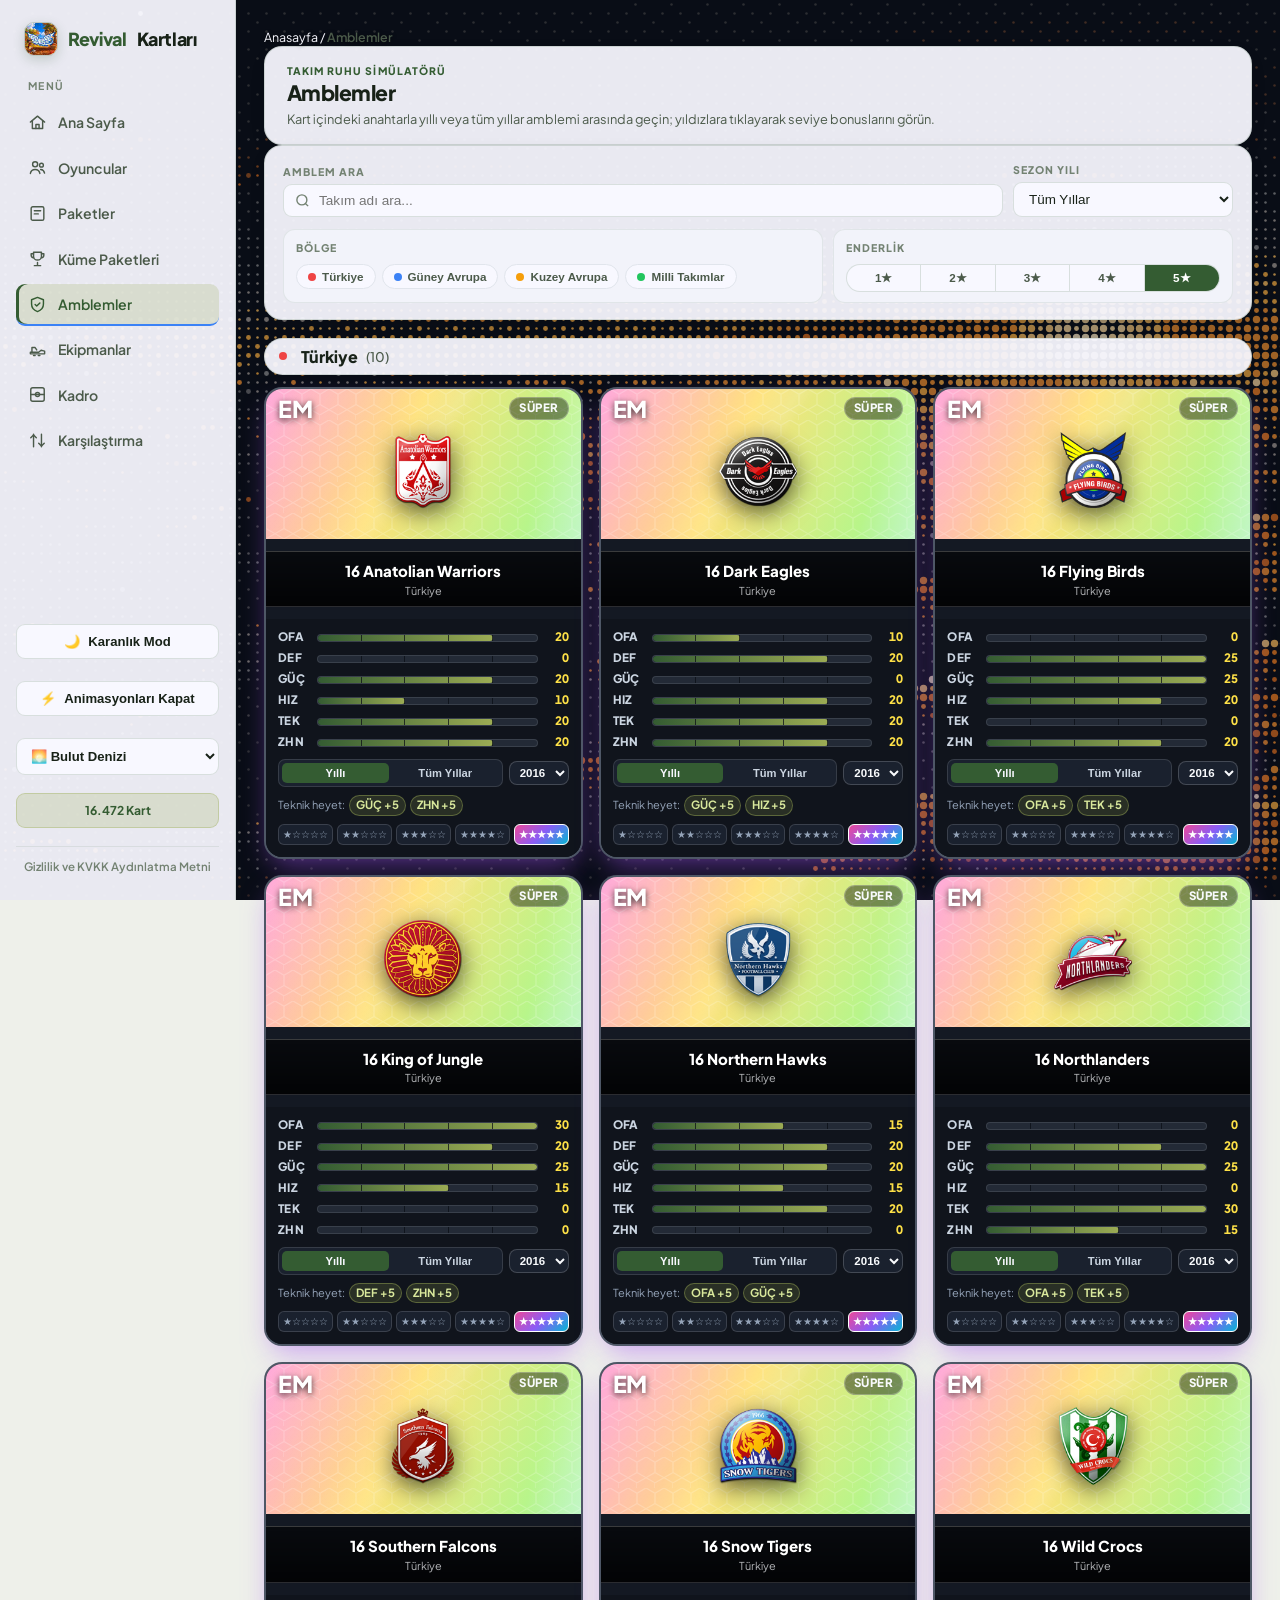
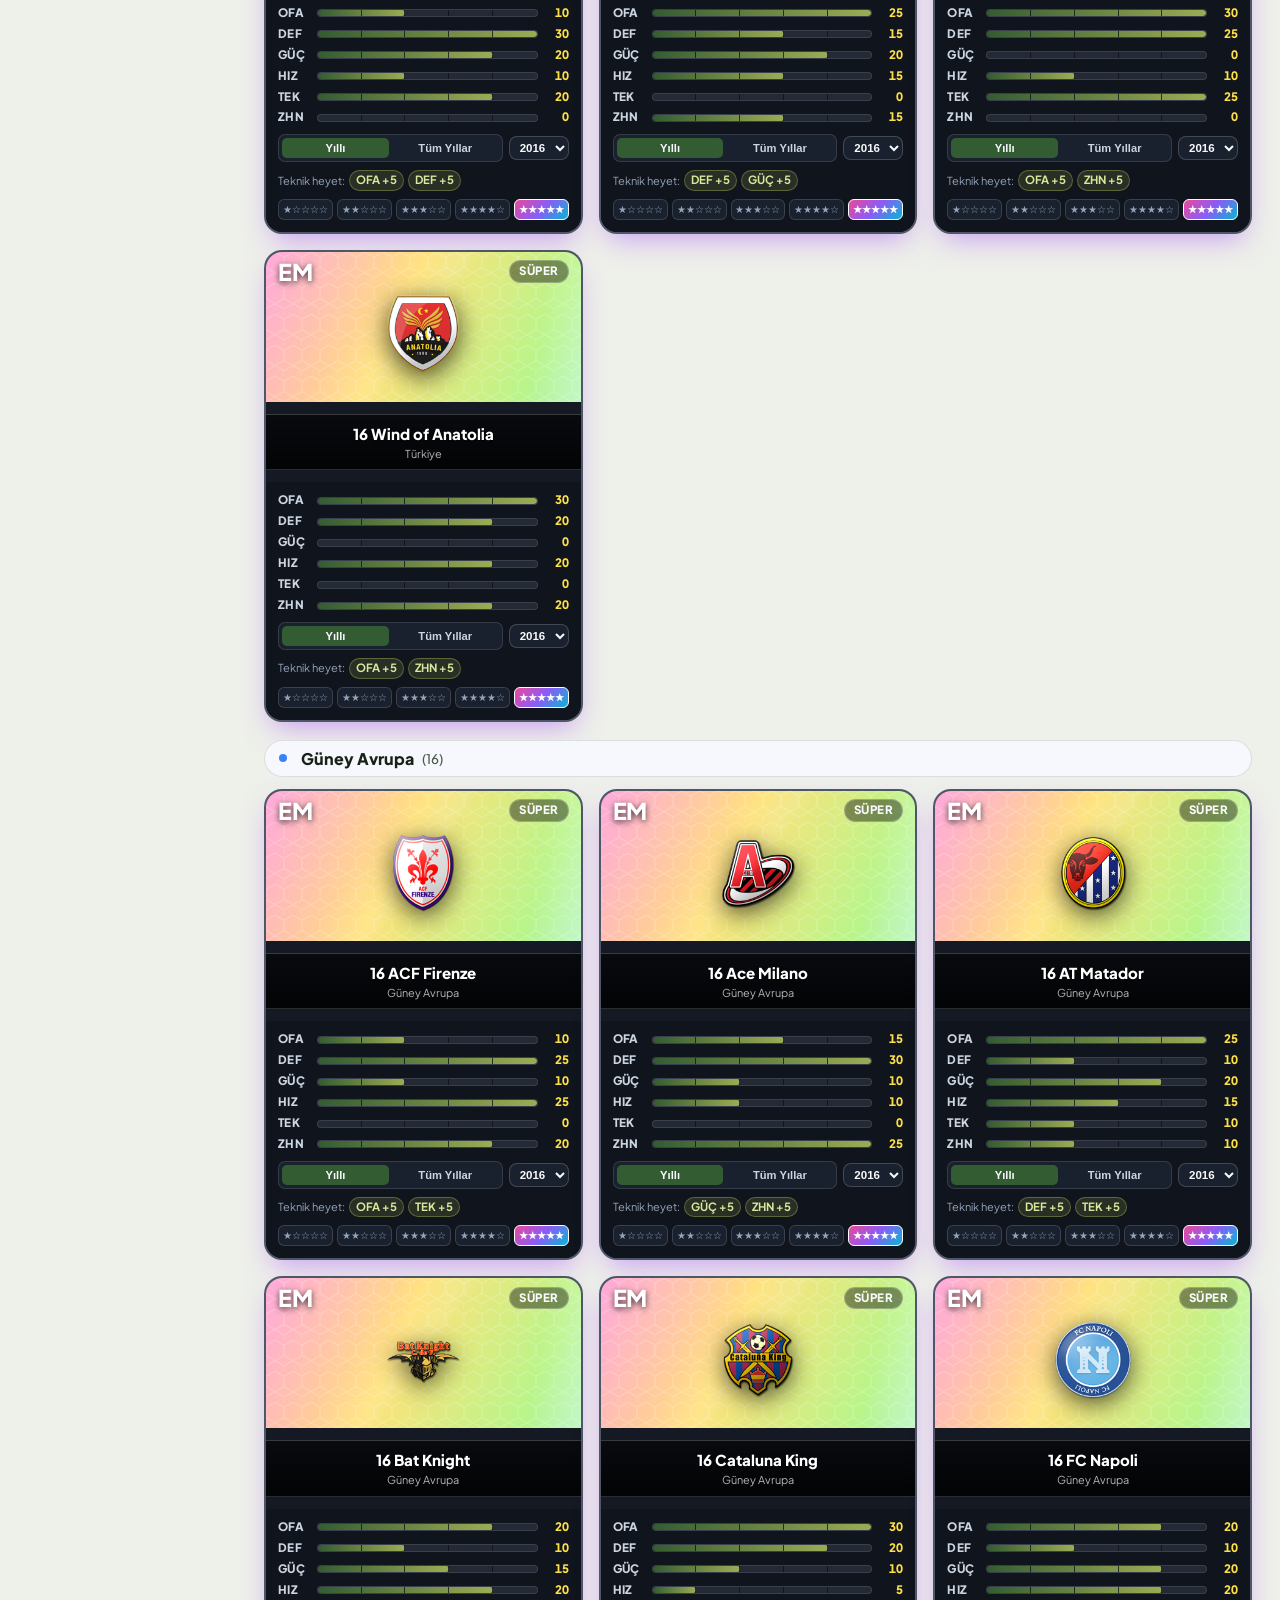
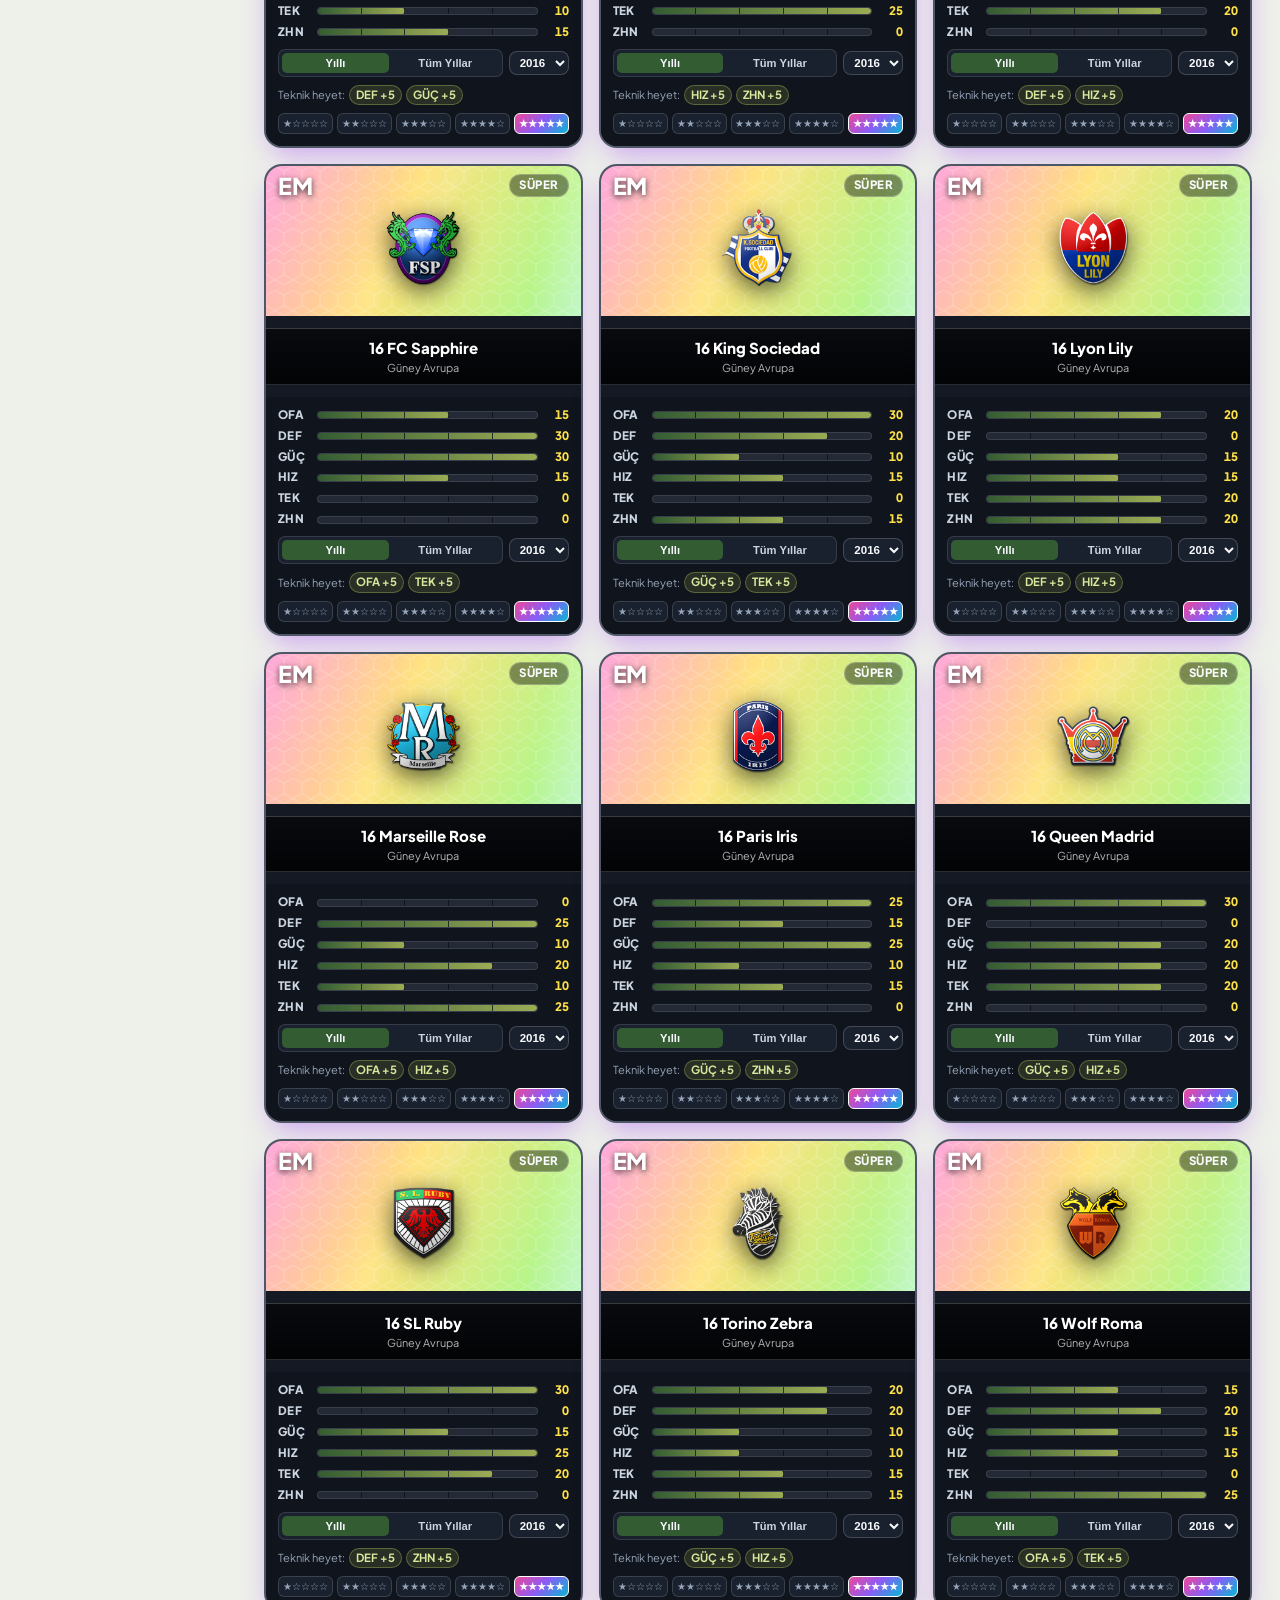
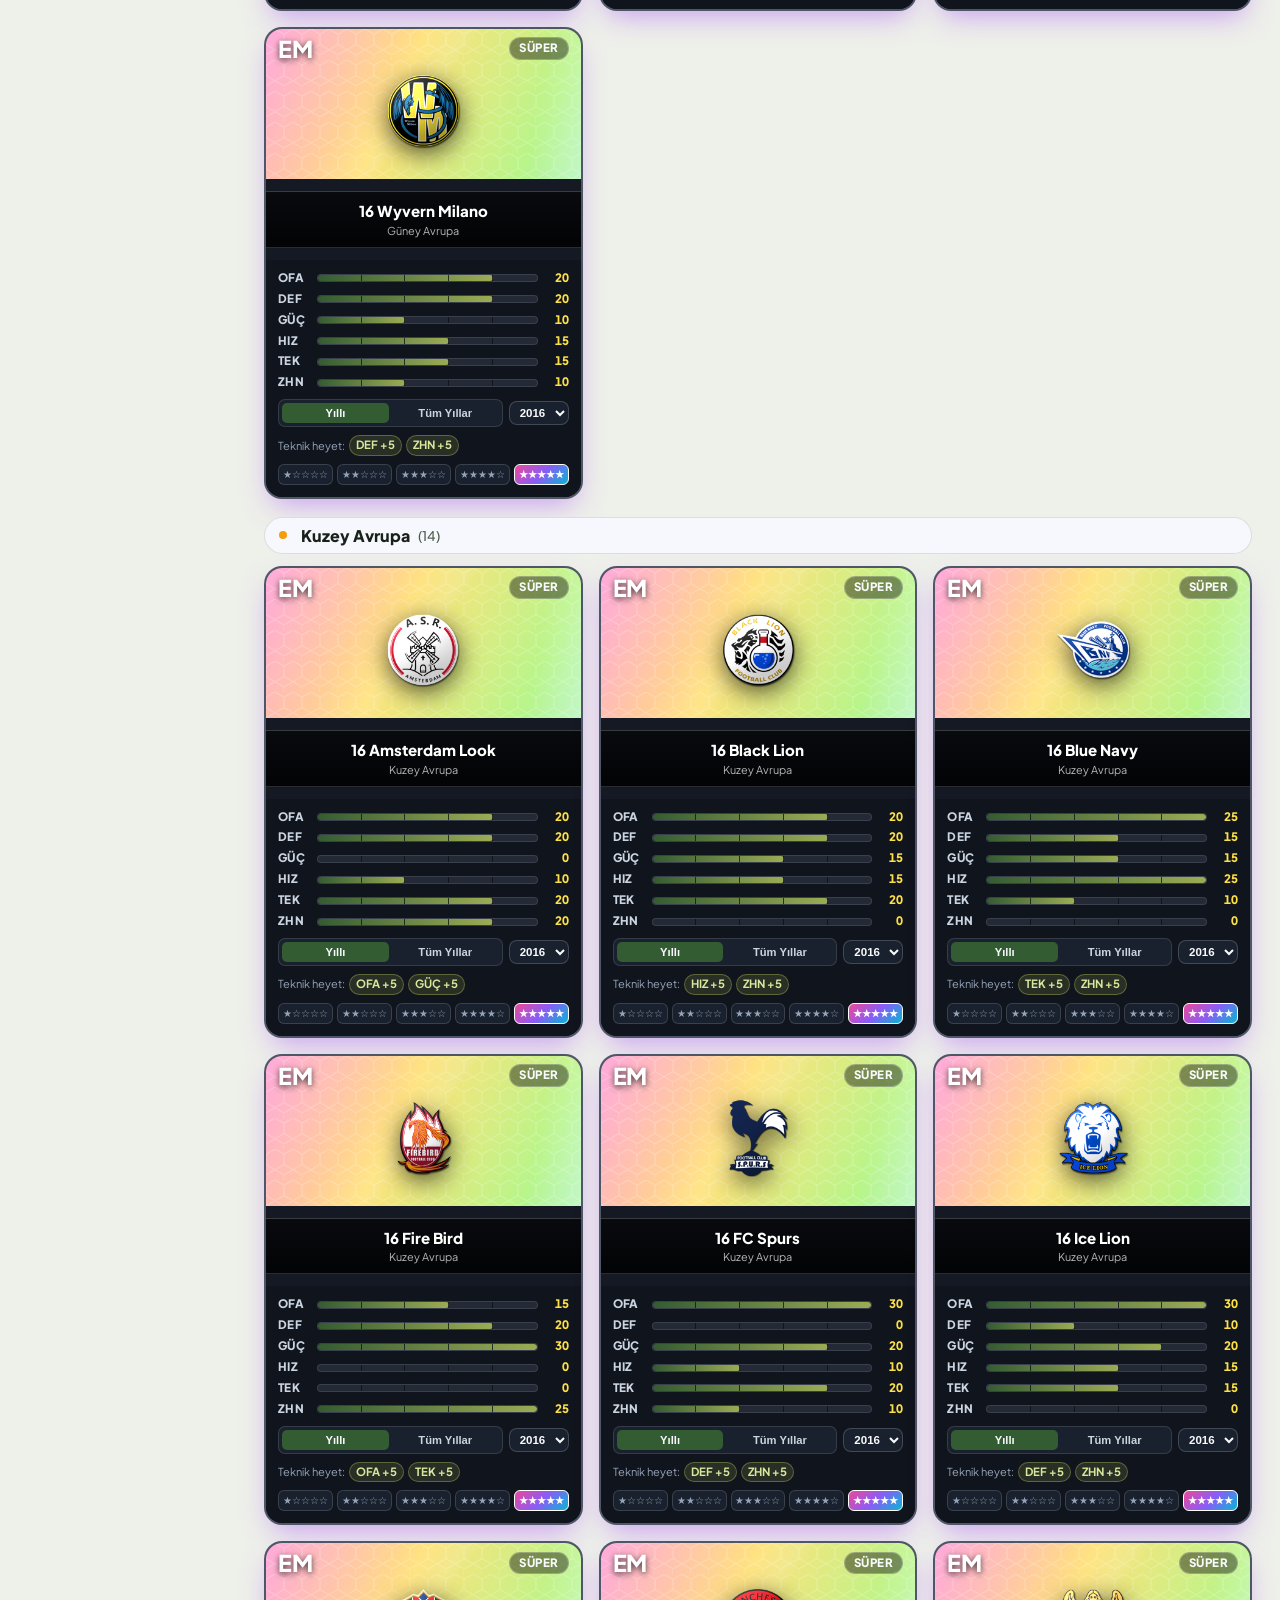
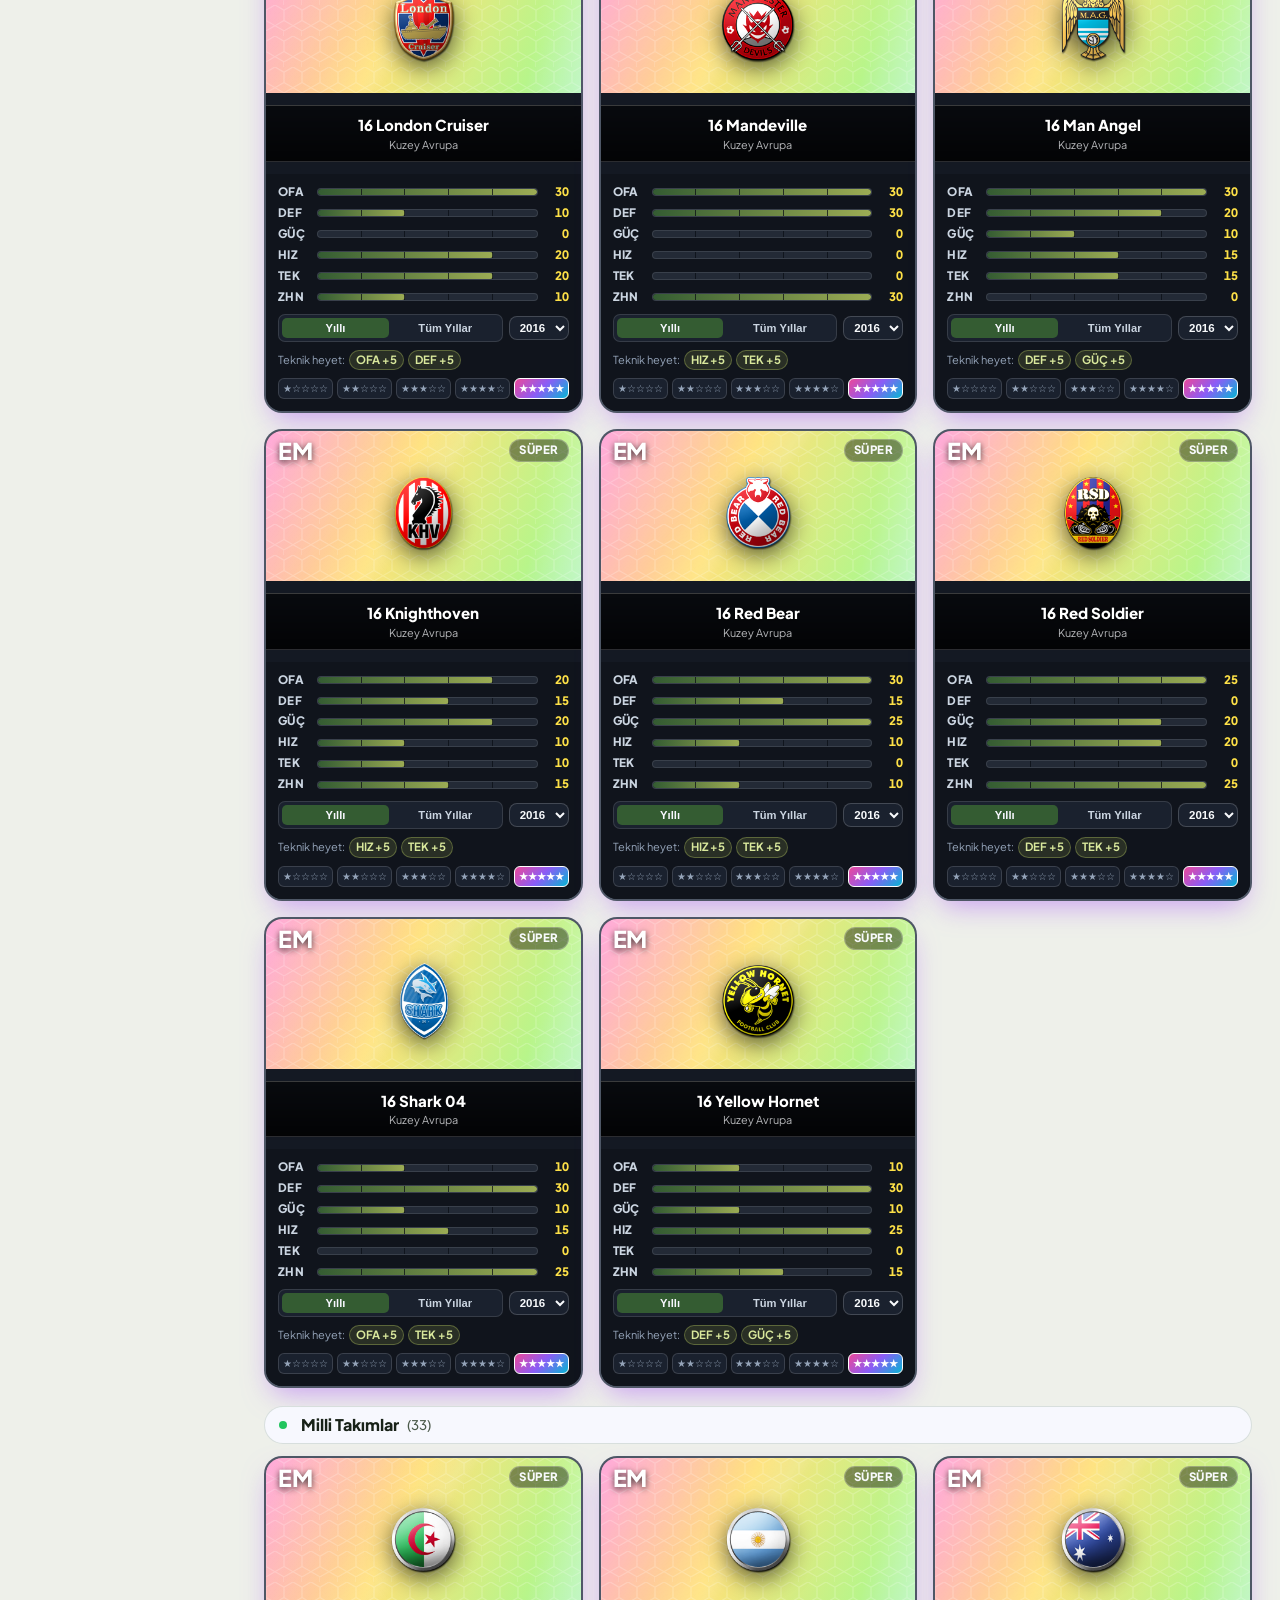
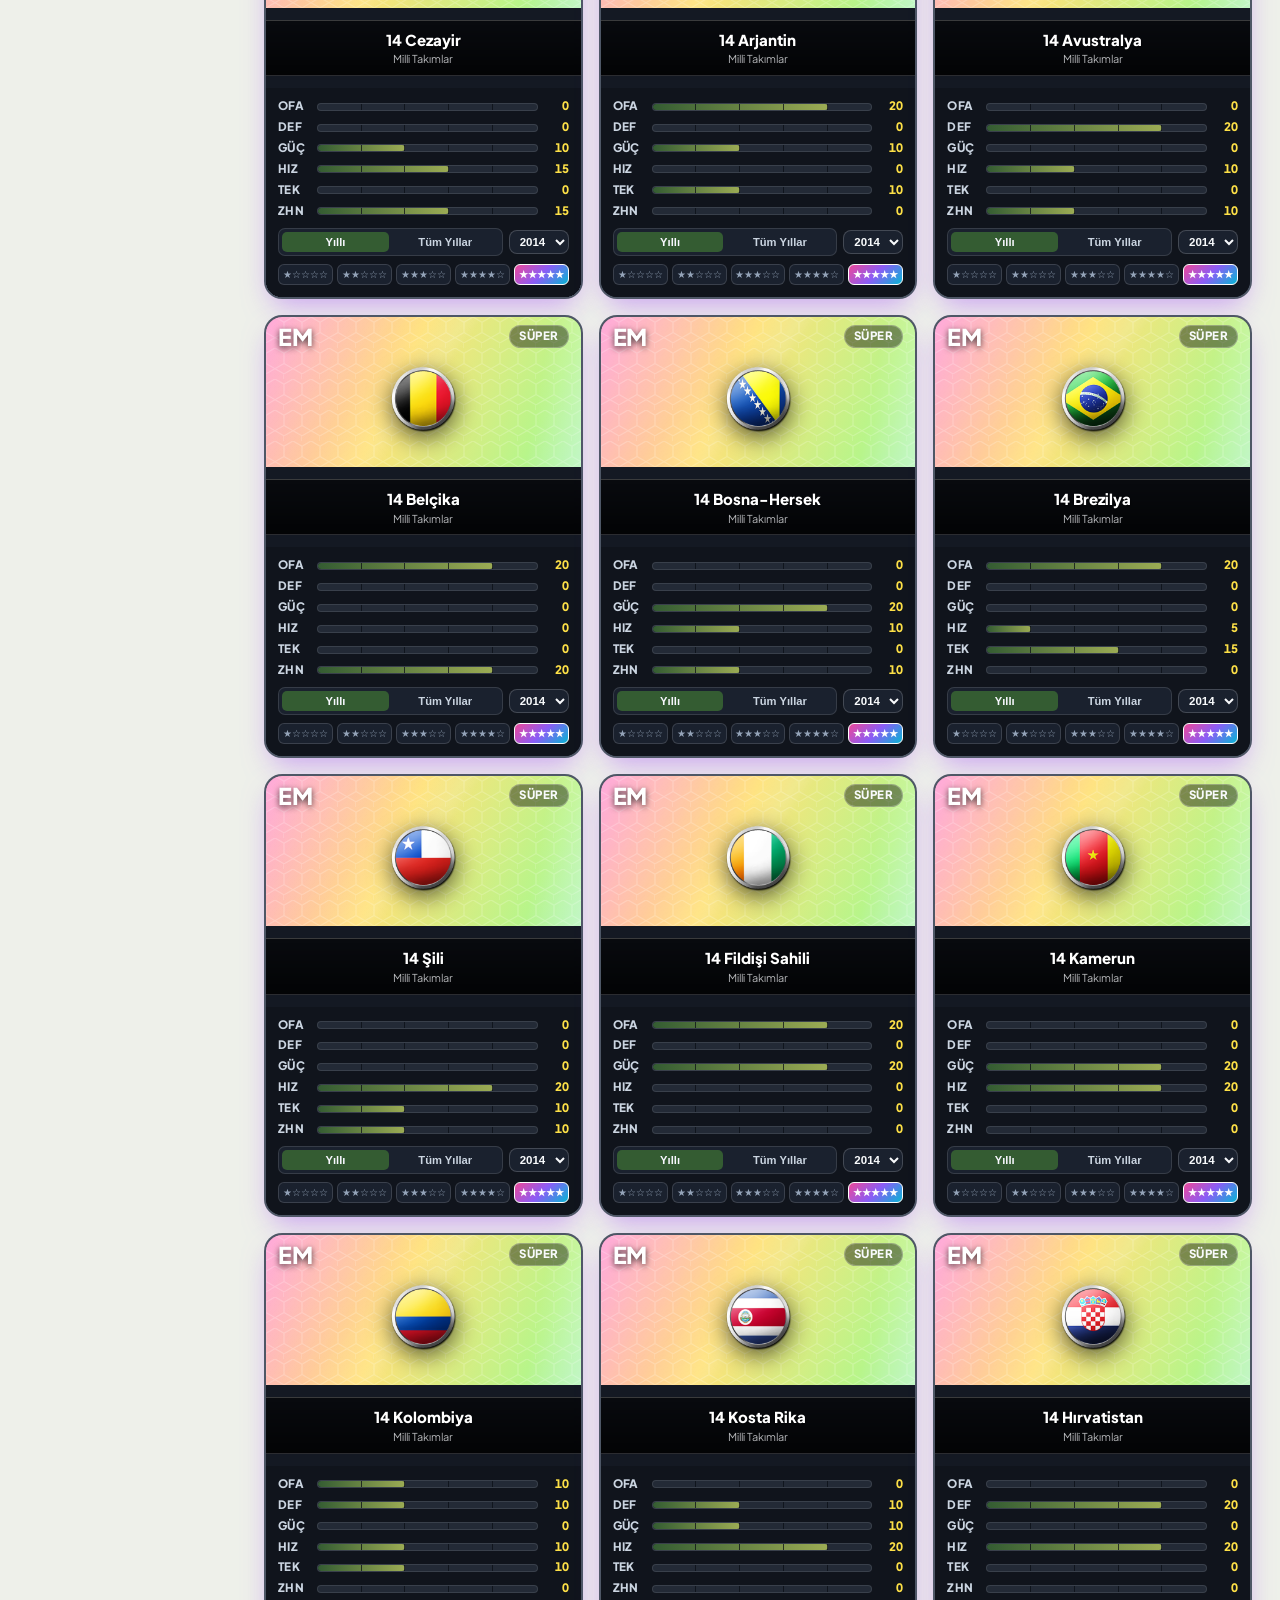
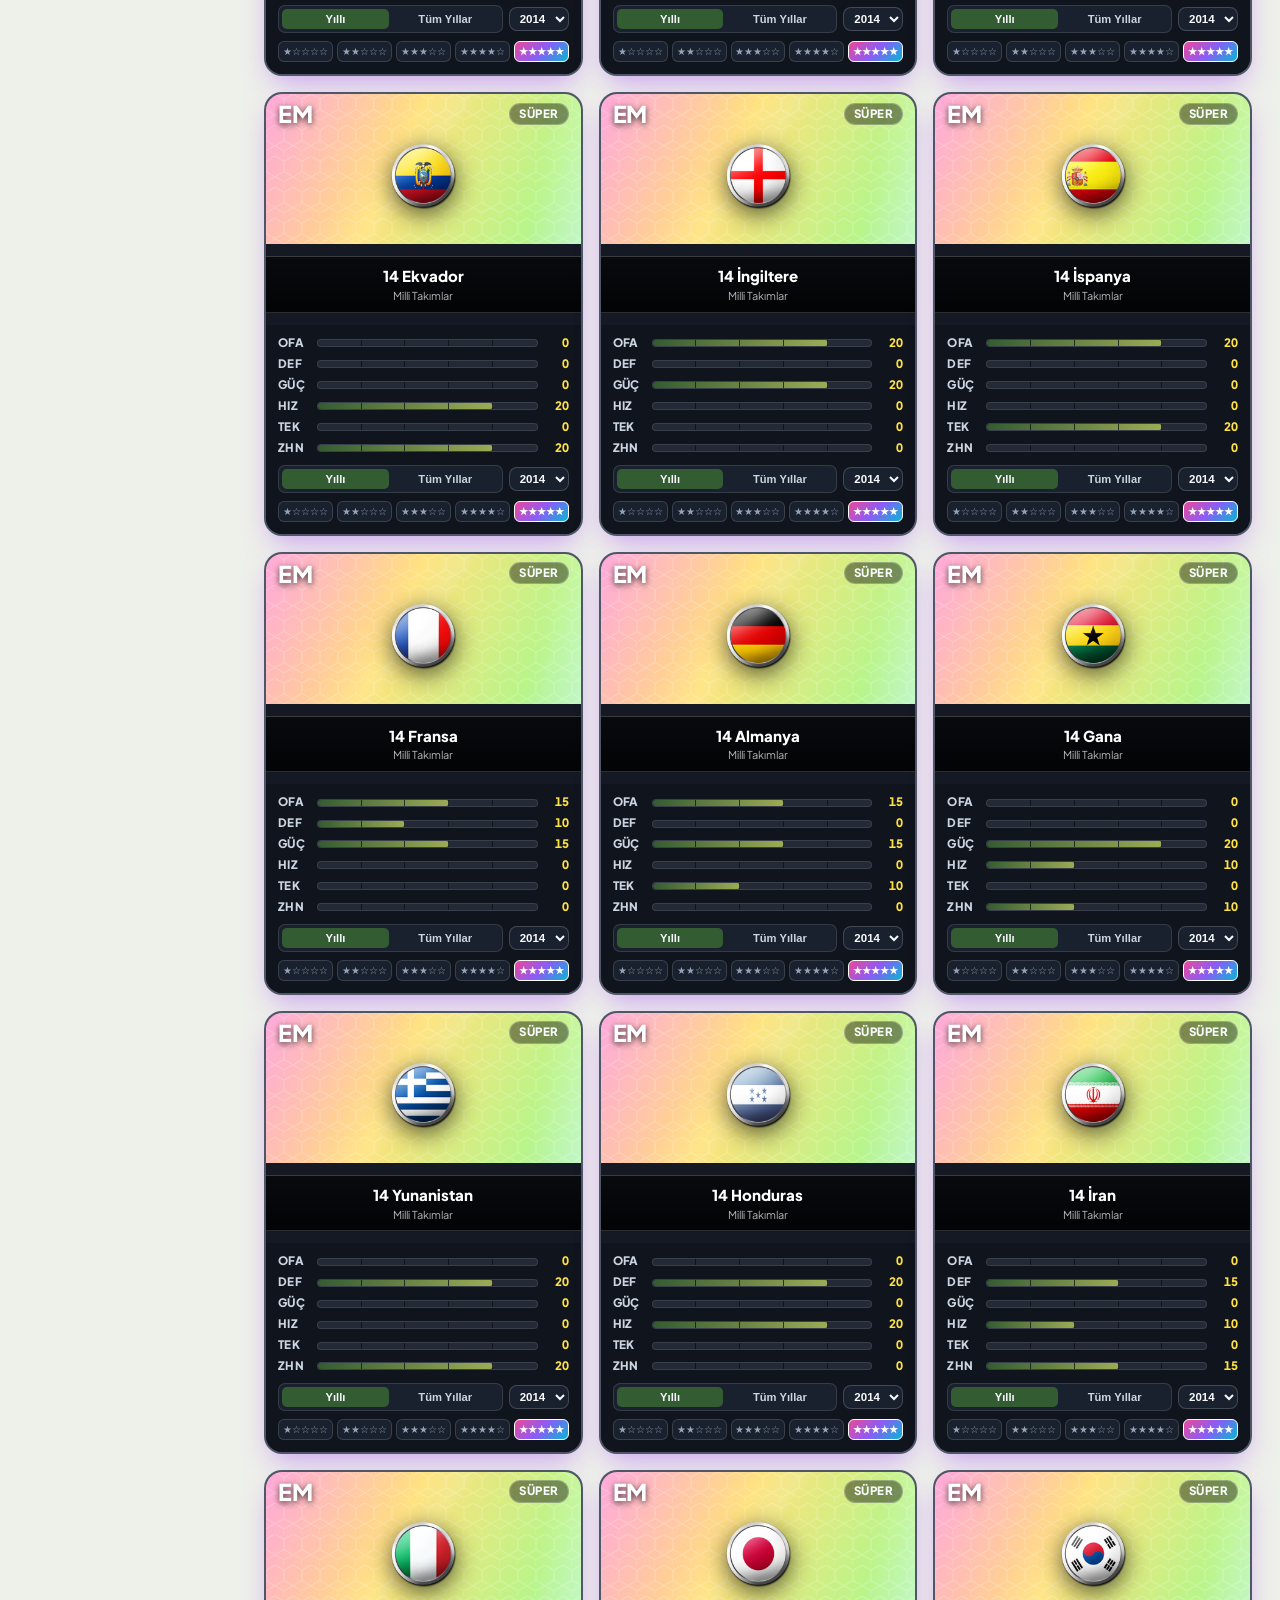
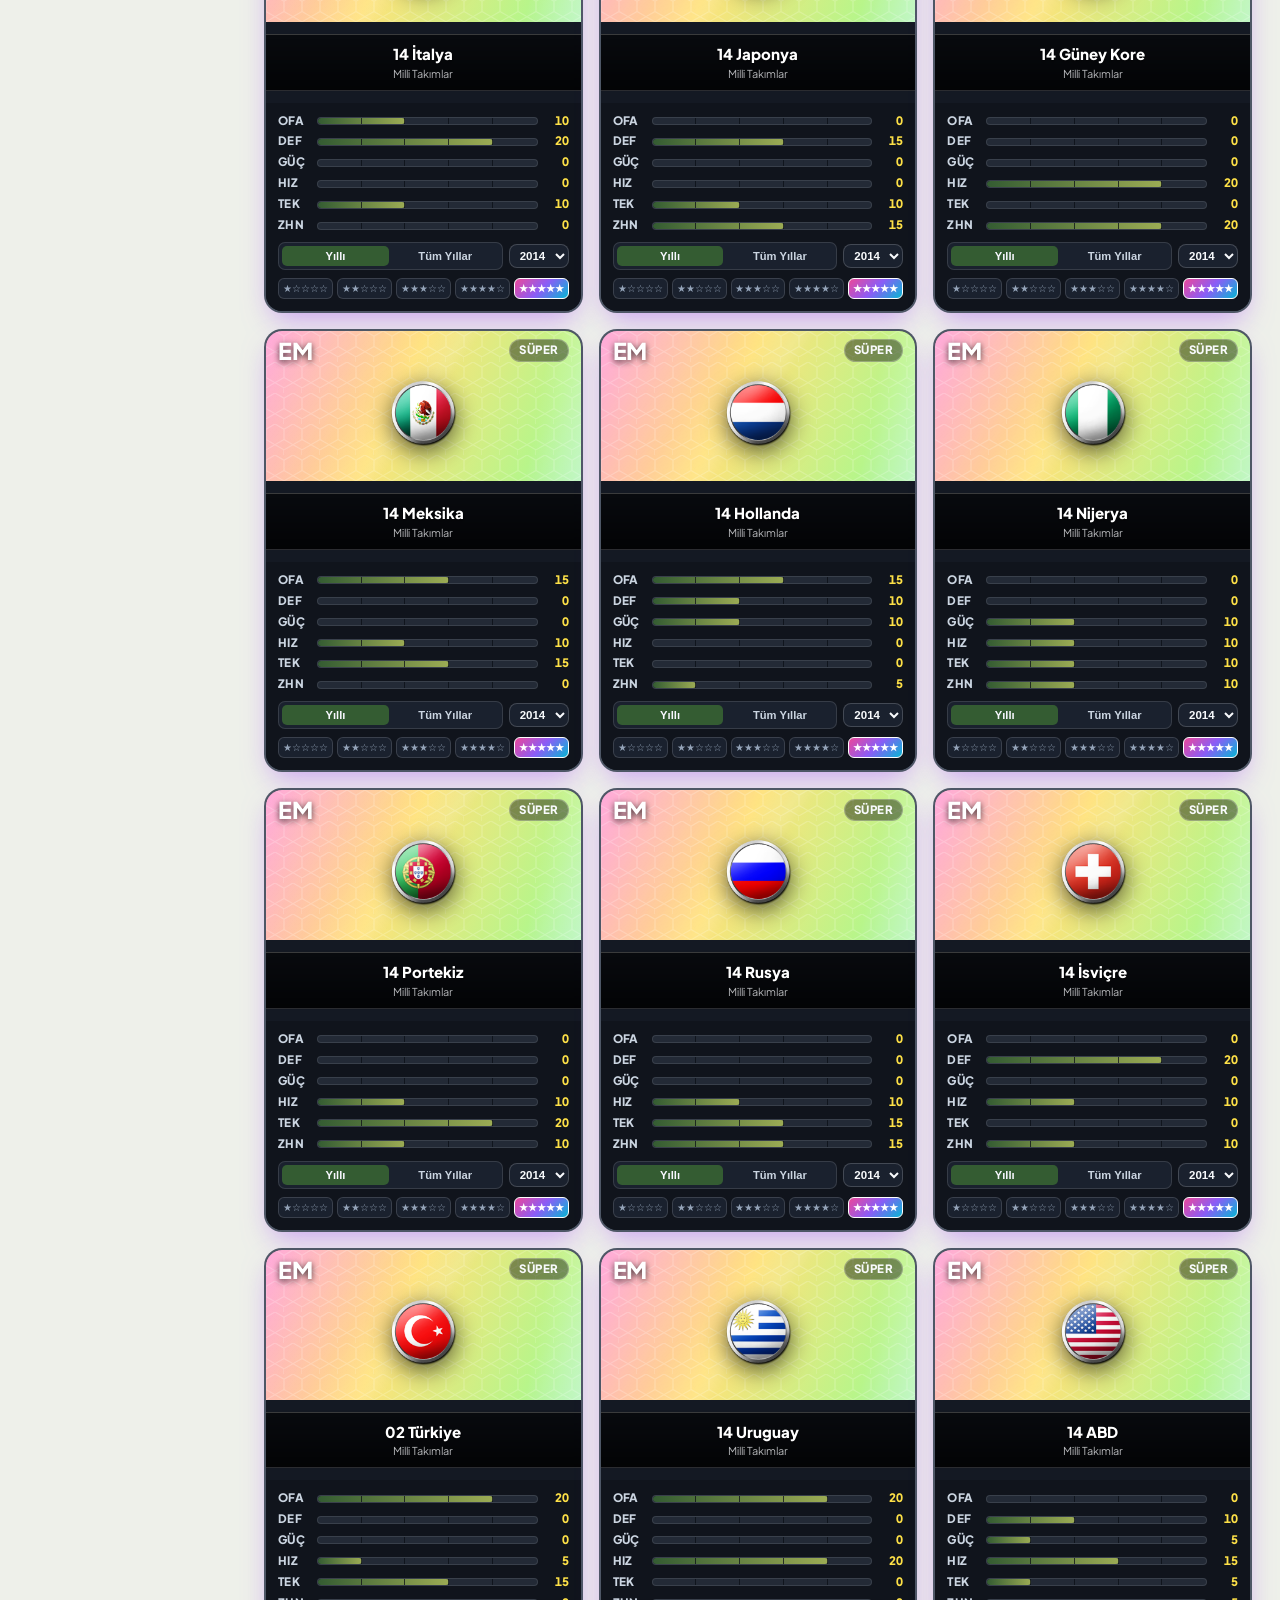
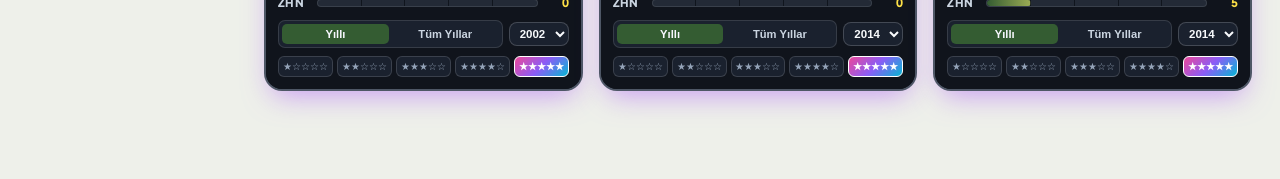
==== commit ef9e3352: "v6" ====
--- a/amblemler.html
+++ b/amblemler.html
@@ -51,6 +51,8 @@
         <nav class="nav-links" id="mainNav">
           <a class="nav-link" href="/" data-tab="home"><span class="nav-ico"><svg viewBox="0 0 24 24" fill="none" stroke="currentColor" stroke-width="1.8" stroke-linecap="round" stroke-linejoin="round"><path d="M3 11.5 12 4l9 7.5"/><path d="M5.5 10v9.5h13V10"/><path d="M10 19.5v-5h4v5"/></svg></span><span class="nav-txt">Ana Sayfa</span></a>
           <a class="nav-link" href="/oyuncular" data-tab="players"><span class="nav-ico"><svg viewBox="0 0 24 24" fill="none" stroke="currentColor" stroke-width="1.8" stroke-linecap="round" stroke-linejoin="round"><circle cx="9" cy="8" r="3.2"/><path d="M3 19.5c.6-3.3 3-5 6-5s5.4 1.7 6 5"/><circle cx="17" cy="9" r="2.4"/><path d="M16 14.6c2.4.2 4.3 1.7 4.9 4.4"/></svg></span><span class="nav-txt">Oyuncular</span></a>
+          <a class="nav-link" href="/paketler" data-tab="packs"><span class="nav-ico"><svg viewBox="0 0 24 24" fill="none" stroke="currentColor" stroke-width="1.8" stroke-linecap="round" stroke-linejoin="round"><rect x="4" y="3.5" width="16" height="17" rx="2"/><path d="M8 8.5h8M8 12.5h5"/></svg></span><span class="nav-txt">Paketler</span></a>
+          <a class="nav-link" href="/kume-paketleri" data-tab="divisions"><span class="nav-ico"><svg viewBox="0 0 24 24" fill="none" stroke="currentColor" stroke-width="1.8" stroke-linecap="round" stroke-linejoin="round"><path d="M8 21h8M12 17v4M7 4h10v5a5 5 0 0 1-10 0V4z"/><path d="M7 6H4v2a3 3 0 0 0 3 3M17 6h3v2a3 3 0 0 1-3 3"/></svg></span><span class="nav-txt">Küme Paketleri</span></a>
           <a class="nav-link active" href="/amblemler" data-tab="emblems"><span class="nav-ico"><svg viewBox="0 0 24 24" fill="none" stroke="currentColor" stroke-width="1.8" stroke-linecap="round" stroke-linejoin="round"><path d="M12 3 4.5 6v5.5c0 4.6 3.1 8 7.5 9.5 4.4-1.5 7.5-4.9 7.5-9.5V6z"/><path d="m9 12 2 2 4-4"/></svg></span><span class="nav-txt">Amblemler</span></a>
           <a class="nav-link" href="/ekipmanlar" data-tab="equipments"><span class="nav-ico"><svg viewBox="0 0 24 24" fill="none" stroke="currentColor" stroke-width="1.8" stroke-linecap="round" stroke-linejoin="round"><path d="M3 15.5h10.5l3-2.5 4.5 1v3.5H3z"/><path d="M5 15.5V9.5h4l2 3"/><path d="M7 19.5h2M13 19.5h2"/></svg></span><span class="nav-txt">Ekipmanlar</span></a>
           <a class="nav-link" href="/kadro" data-tab="squad"><span class="nav-ico"><svg viewBox="0 0 24 24" fill="none" stroke="currentColor" stroke-width="1.8" stroke-linecap="round" stroke-linejoin="round"><rect x="3.5" y="3.5" width="17" height="17" rx="2.5"/><path d="M3.5 12h17"/><circle cx="12" cy="12" r="2.6"/></svg></span><span class="nav-txt">Kadro</span></a>
@@ -413,6 +415,83 @@
       <div id="equipmentsContent" class="eq-grid"></div>
     </div>
 
+    <!-- ==================== 3B. PAKETLER ==================== -->
+    <div id="view-packs" class="page-view hidden">
+      <div class="breadcrumb">Anasayfa / <span>Paketler</span></div>
+      <section class="page-head rvl-deck-head">
+        <div class="rvl-head-main">
+          <span class="rvl-head-kicker">PAKET VERİTABANI</span>
+          <h1 class="hero-title">Kart Paketleri</h1>
+          <p class="hero-subtitle">Oyundaki tüm Altın, RP ve Seviye Ödül paketleri; sezon kapsamları (2016 / 2027) ve kart çıkma oranları. Detaylı oranlar için bir pakete tıkla.</p>
+        </div>
+        <div class="rvl-head-stat">
+          <span class="eq-count-label" id="pkCountLabel">Yükleniyor...</span>
+        </div>
+      </section>
+
+      <section class="filter-panel rvl-eq-deck">
+        <div class="rvl-eq-top">
+          <div class="rvl-eq-dock-group">
+            <span class="rvl-cell-head-inline">ÖDEME</span>
+            <div class="rvl-chip-strip" id="pkPayPills">
+              <button class="pill active" data-pk-pay="all">Tümü</button>
+              <button class="pill" data-pk-pay="Altın">Altın</button>
+              <button class="pill" data-pk-pay="RP">RP</button>
+            </div>
+          </div>
+          <div class="rvl-eq-dock-group">
+            <span class="rvl-cell-head-inline">SEZON</span>
+            <div class="rvl-chip-strip" id="pkSeasonPills">
+              <button class="pill active" data-pk-season="all">Tümü</button>
+              <button class="pill" data-pk-season="2027">2027 İçerenler</button>
+              <button class="pill" data-pk-season="2016">2016</button>
+            </div>
+          </div>
+          <div class="search-box rvl-eq-search">
+            <svg class="search-icon" width="15" height="15" viewBox="0 0 24 24" fill="none" stroke="currentColor" stroke-width="2.2">
+              <circle cx="11" cy="11" r="8"></circle><line x1="21" y1="21" x2="16.65" y2="16.65"></line>
+            </svg>
+            <input type="text" id="pkSearchInput" placeholder="Paket adı ara... (örn. Tam Paket, 2027, Cadılar Bayramı)" autocomplete="off" />
+          </div>
+        </div>
+      </section>
+
+      <div id="packsGrid" class="packs-grid"></div>
+    </div>
+
+    <!-- ==================== 3C. KÜME PAKETLERİ ==================== -->
+    <div id="view-divisions" class="page-view hidden">
+      <div class="breadcrumb">Anasayfa / <span>Küme Paketleri</span></div>
+      <section class="page-head rvl-deck-head">
+        <div class="rvl-head-main">
+          <span class="rvl-head-kicker">DERECELİ SEZON ÖDÜLLERİ</span>
+          <h1 class="hero-title">Küme Paketleri</h1>
+          <p class="hero-subtitle">Normal, Özel, Ender, Uzman, Süper ve Efsane kümelerinde düşme, kalma, yükselme, şampiyonluk ve sezon sonu final ödüllerinin %100 kesin içerikleri.</p>
+        </div>
+        <div class="rvl-head-stat">
+          <span class="eq-count-label">6 Küme</span>
+        </div>
+      </section>
+
+      <section class="filter-panel rvl-eq-deck">
+        <div class="rvl-eq-top">
+          <div class="rvl-eq-dock-group">
+            <span class="rvl-cell-head-inline">KÜME</span>
+            <div class="rvl-chip-strip" id="divFilterPills">
+              <button class="pill active" data-div="all">Tümü</button>
+              <button class="pill pill-gold" data-div="Gold">Efsane</button>
+              <button class="pill pill-master" data-div="Master">Süper</button>
+              <button class="pill pill-elite" data-div="Elite">Uzman</button>
+              <button class="pill pill-rare" data-div="Rare">Ender</button>
+              <button class="pill pill-special" data-div="Special">Özel</button>
+              <button class="pill pill-normal" data-div="Normal">Normal</button>
+            </div>
+          </div>
+        </div>
+      </section>
+
+      <div id="divisionsGrid" class="divisions-grid"></div>
+    </div>
     <!-- ==================== 4. KADRO KURUCU ==================== -->
     <div id="view-squad" class="page-view hidden">
       <div class="breadcrumb">Anasayfa / <span>Kadro</span></div>
@@ -710,12 +789,23 @@
     </div>
   </div>
 
+  <!-- Paket Detay Modalı -->
+  <div id="packDetailModal" class="modal-backdrop hidden">
+    <div class="modal-box pk-modal-box">
+      <div class="modal-header">
+        <h2>Paket Detayı &amp; Çıkma Oranları</h2>
+        <button id="closePackDetailBtn" class="modal-close">✕</button>
+      </div>
+      <div class="modal-body" id="packDetailBody"></div>
+    </div>
+  </div>
   <!-- Çoklu Yüzen Oyuncu Kartları Konteyneri -->
   <div id="floatingCardsLayer"></div>
 
   <script defer src="players-data.js"></script>
   <script defer src="emblems-data.js"></script>
   <script defer src="equipments-data.js"></script>
+  <script defer src="packs-data.js"></script>
   <script defer src="ascii-bg.js"></script>
   <script defer src="app.js"></script>
 </body>
--- a/styles.min.css
+++ b/styles.min.css
@@ -1 +1 @@
-:root{--bg-body:#090d16;--bg-card:#111827;--bg-card-alt:#0f1624;--bg-input:#0b111e;--bg-hover:#172033;--border-color:#1e293b;--border-subtle:#162032;--text-main:#f1f5f9;--text-muted:#94a3b8;--text-dim:#64748b;--accent-green:#22c55e;--accent-blue:#3b82f6;--accent-amber:#f59e0b;--accent-red:#ef4444;--accent-purple:#a855f7;--accent-cyan:#06b6d4}*{box-sizing:border-box;margin:0;padding:0}body{font-family:'Inter',-apple-system,BlinkMacSystemFont,"Segoe UI",Roboto,sans-serif;background-color:var(--bg-body);color:var(--text-main);line-height:1.45;min-height:100vh;padding-bottom:80px}.navbar{background-color:#f6f7fb;border-bottom:1px solid var(--border-color);position:sticky;top:0;z-index:100}.nav-container{max-width:1240px;margin:0 auto;padding:0 20px;height:54px;display:flex;align-items:center;justify-content:space-between}.nav-left{display:flex;align-items:center;gap:24px}.brand{display:flex;align-items:center;gap:8px;text-decoration:none;font-weight:800;font-size:1.15rem;letter-spacing:-0.02em}.brand-icon{font-size:1.15rem}.brand-logo-img{width:24px;height:24px;border-radius:6px;object-fit:cover;border:1px solid rgba(125,211,252,0.45);box-shadow:0 0 10px rgba(56,189,248,0.25)}.brand-rvl{color:var(--accent-green)}.brand-tracker{color:var(--text-main)}.nav-links{display:flex;align-items:center;gap:6px}.nav-link{display:inline-flex;align-items:center;gap:6px;padding:6px 12px;border-radius:6px;font-size:0.84rem;font-weight:600;color:var(--text-muted);text-decoration:none;transition:all 0.15s ease}.nav-link.active,.nav-link:hover{color:var(--accent-green);background:rgba(34,197,94,0.1)}.db-badge{font-size:0.76rem;font-weight:600;color:var(--text-muted);background:var(--bg-card);border:1px solid var(--border-color);padding:4px 10px;border-radius:999px}.main-container{max-width:1240px;margin:22px auto;padding:0 20px;display:flex;flex-direction:column;gap:16px}.hero-card{background:linear-gradient(135deg,#f1f2f6 0%,#f4f5f9 100%);border:1px solid var(--border-color);border-radius:10px;padding:20px 24px}.hero-title{font-size:1.35rem;font-weight:800;color:var(--text-main);letter-spacing:-0.02em;margin-bottom:4px}.hero-subtitle{font-size:0.85rem;color:var(--text-muted)}.filter-panel{position:relative;z-index:40;background-color:var(--bg-card);border:1px solid var(--border-color);border-radius:10px;padding:16px 20px;display:flex;flex-direction:column;gap:14px}.filter-top-row{display:grid;grid-template-columns:1.5fr 1fr 0.8fr 1fr auto;gap:10px;align-items:center}.search-box{position:relative;display:flex;align-items:center}.search-icon{position:absolute;left:12px;color:var(--text-dim);pointer-events:none}.search-box input{width:100%;background:var(--bg-input);border:1px solid var(--border-color);color:var(--text-main);padding:8px 32px 8px 35px;border-radius:7px;font-size:0.85rem;outline:none;transition:border-color 0.15s}.search-box input:focus{border-color:var(--accent-blue)}.clear-input-btn{position:absolute;right:8px;background:none;border:none;color:var(--text-dim);cursor:pointer;font-size:0.85rem;padding:2px 5px}.clear-input-btn:hover{color:var(--text-main)}.filter-select{background:var(--bg-input);border:1px solid var(--border-color);color:var(--text-main);padding:8px 11px;border-radius:7px;font-size:0.84rem;outline:none;cursor:pointer}.filter-select:focus{border-color:var(--accent-blue)}.btn-outline{display:inline-flex;align-items:center;gap:6px;background:var(--bg-input);border:1px solid var(--border-color);color:var(--text-muted);padding:8px 13px;border-radius:7px;font-size:0.83rem;font-weight:600;cursor:pointer;white-space:nowrap;transition:all 0.15s}.btn-outline:hover,.btn-outline.active{color:var(--text-main);border-color:var(--accent-blue);background:rgba(59,130,246,0.12)}.adv-filter-panel{border-top:1px solid var(--border-color);padding-top:12px}.adv-grid{display:grid;grid-template-columns:repeat(8,1fr);gap:10px;align-items:end}.adv-item{display:flex;flex-direction:column;gap:4px}.adv-item label{font-size:0.72rem;font-weight:700;color:var(--text-muted);text-transform:uppercase}.adv-item input{background:var(--bg-input);border:1px solid var(--border-color);color:var(--text-main);padding:7px 9px;border-radius:6px;font-size:0.83rem;width:100%}.btn-reset{background:rgba(239,68,68,0.12);border:1px solid rgba(239,68,68,0.35);color:#b91c1c;padding:7px 12px;border-radius:6px;font-size:0.8rem;font-weight:600;cursor:pointer;transition:all 0.15s}.btn-reset:hover{background:rgba(239,68,68,0.22)}.filter-pills-row{display:flex;flex-direction:column;gap:10px;padding-top:6px}.filter-sub-grid{display:grid;grid-template-columns:repeat(auto-fit,minmax(300px,1fr));gap:10px}.pill-section{display:flex;align-items:center;gap:10px;flex-wrap:wrap;background:rgba(255,255,255,0.72);border:1px solid rgba(15,23,42,0.13);border-radius:8px;padding:8px 12px}.pill-label{font-size:0.68rem;font-weight:700;color:var(--text-muted);letter-spacing:0.06em;min-width:48px}.pill-group{display:flex;align-items:center;gap:5px;flex-wrap:wrap}.pill{background:rgba(255,255,255,0.9);border:1px solid #e1e5ec;color:var(--text-muted);font-size:0.73rem;font-weight:600;padding:4px 10px;border-radius:6px;cursor:pointer;transition:all 0.14s ease}.pill:hover{color:var(--text-main);border-color:#e1e5ec}.pill-fw{border-color:rgba(239,68,68,0.65)}.pill-fw:hover{border-color:#ef4444}.pill-fw.active{background:#dc2626;border-color:#ef4444;color:#fff}.pill-mf{border-color:rgba(34,197,94,0.65)}.pill-mf:hover{border-color:#22c55e}.pill-mf.active{background:#16a34a;border-color:#22c55e;color:#fff}.pill-df{border-color:rgba(59,130,246,0.65)}.pill-df:hover{border-color:#3b82f6}.pill-df.active{background:#2563eb;border-color:#3b82f6;color:#fff}.pill-gk{border-color:rgba(245,158,11,0.65)}.pill-gk:hover{border-color:#f59e0b}.pill-gk.active{background:#d97706;border-color:#f59e0b;color:#fff}.pill-gold{border-color:rgba(253,224,71,0.65)}.pill-gold:hover{border-color:#fde047}.pill-gold.active{background:linear-gradient(135deg,#f59e0b,#eab308);border-color:#fde047;color:#090d16}.pill-master{border-color:rgba(15,23,42,0.13)}.pill-master:hover{border-color:#b9c6d8}.pill-master.active{background:linear-gradient(135deg,#b9c6d8 0%,#ecedf1 100%);border-color:#b9c6d8;color:var(--text-main);text-shadow:0 1px 2px rgba(0,0,0,0.7)}.pill-elite{border-color:rgba(168,85,247,0.65)}.pill-elite:hover{border-color:#a855f7}.pill-elite.active{background:#7e22ce;border-color:#a855f7;color:#fff}.pill-mythic{border-color:rgba(34,211,238,0.55)}.pill-mythic:hover{border-color:#22d3ee}.pill-mythic.active{background:linear-gradient(135deg,#062833 0%,#0e4b5c 55%,#072029 100%);border-color:#22d3ee;color:#a5f3fc;box-shadow:0 0 10px rgba(34,211,238,0.25)}.pill-rare{border-color:rgba(239,68,68,0.65)}.pill-rare:hover{border-color:#ef4444}.pill-rare.active{background:#dc2626;border-color:#ef4444;color:#fff}.pill-special{border-color:rgba(249,115,22,0.65)}.pill-special:hover{border-color:#f97316}.pill-special.active{background:#ea580c;border-color:#f97316;color:#fff}.pill-normal{border-color:rgba(15,23,42,0.13)}.pill-normal:hover{border-color:#94a3b8}.pill-normal.active{background:#475569;border-color:#94a3b8;color:var(--text-main)}.pill-region{border-color:rgba(56,189,248,0.65)}.pill-region:hover{border-color:#38bdf8}.pill-region.active{background:#0284c7;border-color:#38bdf8;color:#fff}.filter-bottom-row{display:flex;align-items:center;justify-content:space-between;border-top:1px solid var(--border-subtle);padding-top:12px;flex-wrap:wrap;gap:12px}.spirit-level-wrap{display:flex;align-items:center;gap:18px;flex-wrap:wrap}.bottom-right-controls{display:flex;align-items:center;gap:18px;flex-wrap:wrap}.btn-spirit{display:inline-flex;align-items:center;gap:6px;background:#f1f2f6;border:1px solid #e1e5ec;color:var(--text-main);padding:6px 12px;border-radius:6px;font-size:0.78rem;font-weight:600;cursor:pointer;transition:all 0.15s}.btn-spirit:hover{border-color:var(--accent-amber);color:var(--text-main)}.spirit-badge{background:var(--accent-amber);color:#090d16;font-weight:800;font-size:0.7rem;padding:1px 6px;border-radius:99px}.level-control{display:flex;align-items:center;gap:9px}.level-label{font-size:0.72rem;font-weight:800;color:var(--text-dim);letter-spacing:0.05em}#levelSlider{width:120px;accent-color:var(--accent-green);cursor:pointer}.level-badge{background:#ecedf1;color:var(--text-main);font-size:0.76rem;font-weight:700;padding:2px 8px;border-radius:5px;min-width:28px;text-align:center}.results-counter{font-size:0.8rem;color:var(--text-muted);font-weight:500}.table-card{background-color:var(--bg-card);border:1px solid var(--border-color);border-radius:10px;overflow:hidden}.table-responsive{width:100%;overflow-x:auto}.players-table{width:100%;border-collapse:collapse;text-align:left;font-size:0.84rem}.players-table thead tr{background-color:#f5f6fa;border-bottom:1px solid var(--border-color)}.players-table th{padding:11px 10px;font-size:0.72rem;font-weight:800;color:var(--text-dim);letter-spacing:0.04em;user-select:none;white-space:nowrap}.players-table th[data-sort]{cursor:pointer;text-align:center}.players-table th[data-sort]:hover{color:var(--text-main)}.col-pos{width:64px;text-align:center !important}.col-name{min-width:170px}.col-team{min-width:165px}.col-year{width:64px;text-align:center !important}.col-grade{width:82px;text-align:center !important}.col-stat{width:56px;text-align:center !important}.col-pwr{width:66px;text-align:center !important;color:var(--accent-amber) !important}.col-cmp{width:50px;text-align:center !important}.player-row{border-bottom:1px solid var(--border-subtle);cursor:pointer;transition:background-color 0.1s ease}.player-row:hover{background-color:var(--bg-hover)}.player-row.expanded{background-color:#eff0f4}.player-row td{padding:9px 10px;vertical-align:middle;white-space:nowrap}.cell-center{text-align:center}.pos-badge{display:inline-block;font-size:0.7rem;font-weight:600;padding:2px 7px;border-radius:4px;min-width:40px;text-align:center}.pos-fw{background:rgba(220,38,38,0.10);border:1.5px solid rgba(239,68,68,0.78);color:#b91c1c}.pos-mf{background:rgba(22,163,74,0.10);border:1.5px solid rgba(34,197,94,0.78);color:#16a34a}.pos-df{background:rgba(37,99,235,0.10);border:1.5px solid rgba(59,130,246,0.78);color:#2563eb}.pos-gk{background:rgba(217,119,6,0.10);border:1.5px solid rgba(245,158,11,0.78);color:#b45309}.player-name-wrap{display:flex;align-items:center;gap:8px}.player-name-text{font-weight:700;color:var(--text-main)}.player-num{font-size:0.73rem;color:var(--text-dim);font-weight:600}.team-main{font-weight:600;color:var(--text-main);font-size:0.82rem}.team-sub{font-size:0.72rem;color:var(--text-dim);margin-left:4px}.year-text{color:var(--text-muted);font-weight:600;font-size:0.82rem}.grade-badge{display:inline-block;font-size:0.71rem;font-weight:700;padding:2px 8px;border-radius:4px;min-width:56px;text-align:center}.grade-Gold{background:rgba(250,204,21,0.22);color:#a16207;border:1px solid rgba(250,204,21,0.55);box-shadow:0 0 8px rgba(250,204,21,0.2)}.grade-Master{background:linear-gradient(135deg,#b9c6d8 0%,#ecedf1 100%);color:var(--text-main);border:1px solid #94a3b8;text-shadow:0 1px 2px rgba(0,0,0,0.75)}.grade-Elite{background:rgba(147,51,234,0.2);color:#7e22ce;border:1px solid rgba(168,85,247,0.4)}.grade-Mythic{background:linear-gradient(135deg,#071e26 0%,#0e3d4c 100%);color:#67e8f9;border:1px solid rgba(34,211,238,0.55);box-shadow:0 0 8px rgba(34,211,238,0.18)}.grade-Rare{background:rgba(220,38,38,0.22);color:#b91c1c;border:1px solid rgba(239,68,68,0.45)}.grade-Special{background:rgba(234,88,12,0.22);color:#c2410c;border:1px solid rgba(249,115,22,0.45)}.grade-Normal{background:rgba(100,116,139,0.25);color:var(--text-muted);border:1px solid rgba(15,23,42,0.13)}.stat-cell{text-align:center;font-weight:400;font-variant-numeric:tabular-nums}.stat-s{color:#b45cff;font-weight:400}.stat-a{color:#ff1f3d;font-weight:400}.stat-b{color:#ea580c}.stat-c{color:#fdba74}.stat-d{color:var(--text-muted)}.pwr-pill{display:inline-block;font-weight:400;font-size:0.82rem;padding:2px 8px;border-radius:5px;min-width:36px;text-align:center}.pwr-high{background:rgba(245,158,11,0.18);color:#b45309;border:1px solid rgba(245,158,11,0.4)}.pwr-mid{background:rgba(34,197,94,0.15);color:#16a34a;border:1px solid rgba(34,197,94,0.35)}.pwr-low{background:rgba(148,163,184,0.12);color:var(--text-main);border:1px solid rgba(15,23,42,0.13)}.btn-cmp-row{background:#f5f6fa;border:1px solid #e1e5ec;color:var(--text-muted);width:26px;height:26px;border-radius:5px;font-weight:700;cursor:pointer;transition:all 0.12s}.btn-cmp-row:hover{border-color:var(--accent-green);color:var(--text-main)}.btn-cmp-row.selected{background:var(--accent-green);border-color:var(--accent-green);color:#090d16}.detail-row td{background-color:#0b111e;padding:18px 24px;border-bottom:1px solid var(--border-color)}.detail-popup-wrap{display:flex;align-items:flex-start;gap:28px;flex-wrap:wrap}.goley-card-popup{width:320px;border:2px solid #cbd5e1;border-radius:10px;overflow:hidden;background:#2b2d30;box-shadow:0 10px 28px rgba(0,0,0,0.65),inset 0 1px 0 rgba(255,255,255,0.25);font-family:'Inter',Tahoma,sans-serif;user-select:none}.goley-card-header{position:relative;color:#ffffff}.goley-header-Rare{background:linear-gradient(180deg,#d94844 0%,#b11f1b 66%,#820c09 100%)}.goley-header-Master{background:linear-gradient(180deg,#b9c6d8 0%,#4b5c73 64%,#1E293B 100%)}.goley-header-Elite{background:linear-gradient(180deg,#9333ea 0%,#6b21a8 66%,#4a1278 100%)}.goley-header-Mythic{background:linear-gradient(180deg,#134e5e 0%,#0a2a35 66%,#051318 100%)}.goley-header-Special{background:linear-gradient(180deg,#f97316 0%,#c2410c 66%,#8c2706 100%)}.goley-header-Normal{background:linear-gradient(180deg,#64748b 0%,#3b4758 66%,#242c38 100%)}.goley-header-Gold{background:linear-gradient(180deg,#facc15 0%,#ca8a04 66%,#784505 100%)}.goley-header-top{display:flex;align-items:flex-start;justify-content:space-between;padding:10px 14px 8px 14px;gap:10px}.goley-title-block{display:flex;flex-direction:column;gap:2px}.goley-yr-name{font-size:1.08rem;font-weight:800;color:#ffffff;letter-spacing:0.01em;text-shadow:0 2px 3px rgba(0,0,0,0.7)}.goley-club-name{font-size:0.88rem;font-weight:700;color:#f8fafc;text-shadow:0 1px 3px rgba(0,0,0,0.7)}.goley-icons-right{display:flex;align-items:center;gap:8px}.goley-jersey-icon{position:relative;width:34px;height:30px;display:flex;align-items:center;justify-content:center}.goley-jersey-icon svg{width:34px;height:30px;filter:drop-shadow(0 1px 2px rgba(0,0,0,0.55))}.goley-jersey-num{position:absolute;top:7px;font-size:0.74rem;font-weight:900;color:#18181b;letter-spacing:-0.03em}.goley-feet-icon{display:flex;align-items:center;gap:2px;filter:drop-shadow(0 1px 2px rgba(0,0,0,0.5))}.goley-foot-svg{width:12px;height:26px}.goley-foot-active{fill:#ffffff}.goley-foot-dim{fill:rgba(255,255,255,0.32)}.goley-header-sub{background:rgba(0,0,0,0.28);border-top:1px solid rgba(255,255,255,0.14);padding:5px 14px;font-size:0.85rem;font-weight:700;color:#d1d5db;text-shadow:0 1px 2px rgba(0,0,0,0.75)}.goley-stats-grid{display:grid;grid-template-columns:1fr 1fr;background:#2b2d30;position:relative;padding:6px 0;border-top:1px solid #18191c;border-bottom:1px solid #18191c}.goley-stats-grid::after{content:"";position:absolute;top:6px;bottom:6px;left:50%;width:2px;background:#1d1f22;box-shadow:1px 0 0 rgba(255,255,255,0.06);transform:translateX(-50%)}.goley-stat-item{display:flex;align-items:center;justify-content:space-between;padding:3.5px 16px;font-size:0.84rem}.goley-stat-item:nth-child(4n+1),.goley-stat-item:nth-child(4n+2){background:rgba(255,255,255,0.025)}.goley-stat-label{color:#f1f5f9;font-weight:700;text-shadow:0 1px 2px rgba(0,0,0,0.8)}.goley-stat-num{font-weight:800;font-variant-numeric:tabular-nums;text-shadow:0 1px 2px rgba(0,0,0,0.85)}.gstat-gray{color:#9ca3af}.gstat-lorange{color:#fde68a}.gstat-dorange{color:#fb923c}.gstat-red{color:#c81e1e}.gstat-purple{color:#b45cff}.goley-stat-plus{font-size:0.66rem;font-weight:700;color:#4ade80;margin-right:5px;vertical-align:1px}.goley-stat-diff-pos{font-size:0.68rem;font-weight:800;color:#4ade80;margin-right:5px;vertical-align:1px}.goley-stat-diff-neg{font-size:0.68rem;font-weight:800;color:#ff4d4f;margin-right:5px;vertical-align:1px}.goley-header-Master{position:relative;overflow:hidden;background:linear-gradient(115deg,#ff9ad5 0%,#ffe27a 14%,#b8f58a 28%,#7ef0d8 42%,#8fc8ff 56%,#c9a4ff 70%,#ff9ad5 84%,#ffe27a 100%);background-size:300% 300%;animation:holoShift 6s ease-in-out infinite}.goley-header-Master>*{position:relative;z-index:2}.goley-header-Master .holo-hex,.goley-header-Master .holo-shine{position:absolute;inset:0;pointer-events:none}.goley-header-Master .holo-hex{z-index:1;opacity:0.45;mix-blend-mode:soft-light;background-image:url("data:image/svg+xml,%3Csvg xmlns='http://www.w3.org/2000/svg' width='24' height='41.57' viewBox='0 0 24 41.57'%3E%3Cg fill='none' stroke='%23ffffff' stroke-width='1.6'%3E%3Cpath d='M12 0 L24 6.93 L24 20.78 L12 27.71 L0 20.78 L0 6.93 Z'/%3E%3Cpath d='M0 34.64 L12 27.71 L24 34.64 L24 48.5'/%3E%3C/g%3E%3C/svg%3E");background-size:18px 31px;animation:holoHexPulse 3.5s ease-in-out infinite}.goley-header-Master .holo-shine{z-index:1;background:linear-gradient(100deg,transparent 0%,transparent 35%,rgba(255,255,255,0.65) 48%,rgba(255,255,255,0.15) 55%,transparent 65%,transparent 100%);background-size:250% 100%;animation:holoSweep 2.8s linear infinite;mix-blend-mode:overlay}.goley-header-Master .goley-yr-name,.goley-header-Master .goley-club-name{color:#ffffff;text-shadow:0 1px 2px rgba(0,0,0,0.85),0 0 6px rgba(0,0,0,0.45)}.goley-header-Master .goley-header-sub{background:rgba(15,23,42,0.42);color:#f8fafc;border-top:1px solid rgba(255,255,255,0.35)}@keyframes holoShift{0%{background-position:0% 50%}50%{background-position:100% 50%}100%{background-position:0% 50%}}@keyframes holoSweep{0%{background-position:150% 0}100%{background-position:-100% 0}}@keyframes holoHexPulse{0%,100%{opacity:0.30}50%{opacity:0.60}}.spirit-item select.filter-select{width:100%}.emblem-preview{margin-top:16px;display:flex;flex-direction:column;gap:12px}.emb-eff-list{display:flex;flex-direction:column;gap:4px}.emb-eff-row{display:flex;align-items:center;gap:12px;padding:6px 10px;border-radius:6px;background:#f6f7fb;border:1px solid var(--border-subtle);font-size:0.8rem;color:var(--text-dim)}.emb-eff-row.active{color:var(--text-main);border-color:rgba(245,158,11,0.45);background:rgba(245,158,11,0.08)}.emb-eff-star{min-width:70px;color:#475569;letter-spacing:1px}.emb-eff-row.active .emb-eff-star{color:#b45309}.emb-total-grid{display:grid;grid-template-columns:repeat(6,1fr);gap:6px}.emb-total-cell{display:flex;flex-direction:column;align-items:center;gap:2px;padding:8px 4px;border-radius:6px;background:#f6f7fb;border:1px solid var(--border-color)}.emb-total-label{font-size:0.68rem;font-weight:800;color:var(--text-dim)}.emb-total-full{font-size:0.95rem;font-weight:800;color:#16a34a}.emb-total-half{font-size:0.68rem;font-weight:600;color:#b45309}.emb-rules{display:flex;flex-direction:column;gap:4px;font-size:0.74rem;color:var(--text-muted);background:#f6f7fb;border:1px solid var(--border-subtle);border-radius:6px;padding:10px 12px}.emb-rules strong{color:var(--text-main)}.emb-mode-full{color:#16a34a !important}.emb-mode-half{color:#b45309 !important}.emb-mode-none{color:var(--text-muted) !important}.modal-box{max-width:600px}.goley-card-footer{background:linear-gradient(180deg,#4b4e54 0%,#3e4147 100%);border-top:1px solid #63676e;padding:10px 12px 12px 12px;display:flex;flex-direction:column;gap:8px}.goley-lvl-row{display:flex;align-items:center;gap:12px;padding:0 2px}.goley-lvl-text{font-style:italic;font-weight:800;color:#e2e8f0;font-size:0.88rem;text-shadow:0 1px 2px rgba(0,0,0,0.8);min-width:44px}.goley-lvl-text strong{font-size:1.25rem;color:#ffffff;margin-left:2px}.goley-lvl-bar-track{flex:1;height:11px;background:#33363b;border:1px solid #222428;border-radius:99px;box-shadow:inset 0 1px 3px rgba(0,0,0,0.65);overflow:hidden}.goley-lvl-bar-fill{height:100%;background:linear-gradient(90deg,#22c55e,#eab308);border-radius:99px}.goley-skill-slots{display:grid;grid-template-columns:1fr 1fr;gap:6px}.goley-skill-box{position:relative;height:30px;background:#3a3d42;border:1px solid #232529;border-radius:5px;box-shadow:inset 0 1px 2px rgba(0,0,0,0.5),0 1px 0 rgba(255,255,255,0.08);display:flex;align-items:center;justify-content:center;padding:0 8px;font-size:0.78rem;font-weight:700;color:#e5e7eb;text-shadow:0 1px 2px rgba(0,0,0,0.8)}.goley-skill-box.has-skill{justify-content:flex-start;padding-left:26px}.goley-s-shield{position:absolute;left:4px;top:3px;width:18px;height:21px;background:linear-gradient(180deg,#ffffff 0%,#cbd5e1 100%);border:1.5px solid #0284c7;border-radius:3px 3px 9px 9px;display:flex;align-items:center;justify-content:center;font-style:italic;font-weight:900;font-size:0.72rem;color:#0284c7;text-shadow:none;box-shadow:0 1px 3px rgba(0,0,0,0.5)}.detail-side-info{display:flex;flex-direction:column;gap:10px;background:#0f1624;border:1px solid var(--border-color);border-radius:8px;padding:14px 18px;font-size:0.81rem;color:var(--text-muted);min-width:240px}.detail-side-row{display:flex;align-items:center;justify-content:space-between;gap:16px;border-bottom:1px solid var(--border-subtle);padding-bottom:6px}.detail-side-row:last-child{border-bottom:none;padding-bottom:0}.detail-side-row strong{color:var(--text-main)}.substat-bar-bg{height:7px;background:#eff0f4;border-radius:99px;overflow:hidden}.substat-bar-fill{height:100%;border-radius:99px}.pagination-bar{display:flex;align-items:center;justify-content:space-between;padding:12px 18px;background-color:#f5f6fa;border-top:1px solid var(--border-color);flex-wrap:wrap;gap:10px}.page-info{font-size:0.8rem;color:var(--text-muted)}.page-buttons{display:flex;align-items:center;gap:5px}.page-btn{background:#f1f2f6;border:1px solid #e1e5ec;color:var(--text-main);padding:5px 11px;border-radius:5px;font-size:0.78rem;font-weight:600;cursor:pointer}.page-btn:hover:not(:disabled){border-color:var(--accent-blue);color:var(--text-main)}.page-btn.active{background:var(--accent-green);border-color:var(--accent-green);color:#090d16;font-weight:800}.page-btn:disabled{opacity:0.4;cursor:default}.compare-bar{position:fixed;bottom:0;left:0;right:0;background:#f3f4f8;border-top:1px solid #e1e5ec;padding:10px 20px;z-index:200;box-shadow:0 -8px 25px rgba(20,24,40,0.12)}.compare-bar-inner{max-width:1240px;margin:0 auto;display:flex;align-items:center;justify-content:space-between;gap:16px;flex-wrap:wrap}.compare-slots{display:flex;align-items:center;gap:10px;flex-wrap:wrap}.cmp-chip{display:inline-flex;align-items:center;gap:8px;background:#ecedf1;border:1px solid #e1e5ec;padding:5px 10px;border-radius:6px;font-size:0.79rem;font-weight:600}.cmp-chip button{background:none;border:none;color:var(--text-muted);cursor:pointer;font-size:0.8rem}.compare-actions{display:flex;align-items:center;gap:8px}.btn-compare-go{background:var(--accent-green);border:none;color:#090d16;padding:7px 15px;border-radius:6px;font-size:0.82rem;font-weight:800;cursor:pointer}.btn-compare-clear{background:#ecedf1;border:1px solid #e1e5ec;color:var(--text-main);padding:7px 12px;border-radius:6px;font-size:0.8rem;cursor:pointer}.modal-backdrop{position:fixed;inset:0;background:rgba(5,8,15,0.78);display:flex;align-items:center;justify-content:center;z-index:300;padding:20px}.modal-box{background:#f3f4f8;border:1px solid #e1e5ec;border-radius:10px;width:100%;max-width:520px;max-height:90vh;display:flex;flex-direction:column;overflow:hidden}.modal-box.modal-lg{max-width:920px}.modal-header{display:flex;align-items:center;justify-content:space-between;padding:14px 18px;background:#f5f6fa;border-bottom:1px solid var(--border-color)}.modal-header h3{font-size:0.98rem;font-weight:800}.modal-close{background:none;border:none;color:var(--text-muted);font-size:1.05rem;cursor:pointer}.modal-body{padding:18px;overflow-y:auto}.modal-desc{font-size:0.83rem;color:var(--text-muted);margin-bottom:14px}.spirit-grid{display:grid;grid-template-columns:repeat(2,1fr);gap:12px}.spirit-item{display:flex;flex-direction:column;gap:4px}.spirit-item label{font-size:0.76rem;color:var(--text-muted);font-weight:600}.spirit-item input{background:var(--bg-input);border:1px solid var(--border-color);color:var(--text-main);padding:7px 10px;border-radius:6px}.modal-footer{margin-top:18px;display:flex;justify-content:flex-end;gap:10px}.cmp-table{width:100%;border-collapse:collapse;font-size:0.82rem}.cmp-table th,.cmp-table td{padding:7px 10px;border-bottom:1px solid var(--border-subtle);text-align:center}.cmp-table th:first-child,.cmp-table td:first-child{text-align:left;color:var(--text-muted);font-weight:600}.cmp-best{color:#a16207;font-weight:800}.loading-cell{text-align:center;padding:40px !important;color:var(--text-muted)}.hidden{display:none !important}@keyframes pageViewFadeIn{from{opacity:0;transform:translateY(6px)}to{opacity:1;transform:translateY(0)}}.page-view:not(.hidden){animation:pageViewFadeIn 0.18s ease-out}@media (max-width:960px){.filter-top-row{grid-template-columns:1fr 1fr}.adv-grid{grid-template-columns:repeat(2,1fr)}.substats-grid{grid-template-columns:1fr}}.nav-link{background:none;border:none;border-bottom:2px solid transparent;border-radius:0;padding:15px 12px;cursor:pointer;font-family:inherit}.nav-link.active{background:none;color:var(--text-main);border-bottom-color:#3b82f6}.nav-link:hover:not(.active){background:none;color:var(--text-main)}.breadcrumb{font-size:0.78rem;color:var(--text-dim)}.breadcrumb span{color:var(--text-muted);font-weight:600}.page-head{display:flex;flex-direction:column;gap:4px}.emb-filter-block{display:flex;flex-direction:column;gap:6px}.dot{display:inline-block;width:8px;height:8px;border-radius:50%;margin-right:6px}.dot-red{background:#ef4444}.dot-blue{background:#3b82f6}.dot-amber{background:#f59e0b}.dot-green{background:#22c55e}.emb-region-section{margin-top:18px;display:flex;flex-direction:column;gap:12px}.emb-region-title{display:flex;align-items:center;gap:8px;font-size:1rem;font-weight:800;color:var(--text-main)}.emb-cards-grid{display:grid;grid-template-columns:repeat(3,1fr);gap:14px}.emb-card{background:var(--bg-card);border:1px solid var(--border-color);border-radius:10px;padding:14px 16px;display:flex;flex-direction:column;gap:12px}.emb-card-head{display:flex;align-items:center;gap:12px}.emb-crest{width:44px;height:44px;border-radius:10px;background:#f6f7fb;border:1px solid #e1e5ec;display:flex;align-items:center;justify-content:center;font-weight:800;font-size:0.78rem;color:#2563eb;flex-shrink:0}.emb-card-title{font-weight:700;font-size:0.96rem;color:var(--text-main)}.emb-card-sub{font-size:0.76rem;color:var(--text-muted)}.emb-mode-switch{display:grid;grid-template-columns:1fr 1fr;background:#f6f7fb;border:1px solid var(--border-color);border-radius:7px;padding:3px;gap:3px}.emb-mode-btn{background:none;border:none;color:var(--text-muted);padding:6px 8px;border-radius:5px;font-size:0.76rem;font-weight:700;cursor:pointer}.emb-mode-btn.active{background:#4f6ef7;color:#ffffff}.emb-year-row{display:flex;align-items:center;justify-content:space-between;gap:8px;font-size:0.75rem;color:var(--text-muted)}.emb-year-select{background:var(--bg-input);border:1px solid var(--border-color);color:var(--text-main);padding:3px 8px;border-radius:5px;font-size:0.75rem}.emb-staff-row{display:flex;align-items:center;gap:6px;flex-wrap:wrap;font-size:0.74rem;color:var(--text-muted)}.emb-staff-pill{background:#eff0f4;border:1px solid #e1e5ec;color:var(--text-main);padding:2px 7px;border-radius:4px;font-size:0.71rem;font-weight:700}.emb-bars{display:flex;flex-direction:column;gap:6px}.emb-bar-row{display:grid;grid-template-columns:36px 1fr 28px;align-items:center;gap:8px;font-size:0.74rem}.emb-bar-label{color:var(--text-muted);font-weight:700}.emb-bar-track{height:6px;background:#f6f7fb;border-radius:99px;overflow:hidden}.emb-bar-fill{height:100%;background:#4f6ef7;border-radius:99px}.emb-bar-val{text-align:right;font-weight:700;color:var(--text-main)}.emb-card-stars{display:grid;grid-template-columns:repeat(5,1fr);gap:5px}.emb-star-btn{background:#f6f7fb;border:1px solid var(--border-color);color:var(--text-dim);padding:5px 2px;border-radius:5px;font-size:0.65rem;cursor:pointer}.emb-star-btn.s2{color:#b45309}.emb-star-btn.s3{color:#ef4444}.emb-star-btn.s4{color:#7e22ce}.emb-star-btn.s5{color:var(--text-main)}.emb-star-btn.active{background:#e2e8f0;color:#090d16;border-color:#ffffff;font-weight:800}.eq-count-label{font-size:0.76rem;color:var(--text-muted)}.eq-subtabs{display:grid;grid-template-columns:repeat(3,1fr);background:var(--bg-card);border:1px solid var(--border-color);border-radius:9px;padding:4px;gap:4px}.eq-subtab{background:none;border:none;color:var(--text-muted);padding:9px 12px;border-radius:7px;font-size:0.84rem;font-weight:700;cursor:pointer}.eq-subtab.active{background:#4f6ef7;color:#ffffff}.eq-subfilters{display:flex;flex-wrap:wrap;gap:18px;align-items:center}.eq-grid{display:grid;grid-template-columns:repeat(5,1fr);gap:12px}.eq-card{background:var(--bg-card);border:1px solid var(--border-color);border-radius:10px;padding:12px;display:flex;flex-direction:column;gap:8px}.eq-icon-box{height:92px;background:#f6f7fb;border:1px solid var(--border-subtle);border-radius:8px;display:flex;align-items:center;justify-content:center}.eq-card-title{font-size:0.86rem;font-weight:800;color:var(--text-main)}.eq-tags{display:flex;flex-wrap:wrap;gap:4px}.eq-tag{background:#f6f7fb;border:1px solid var(--border-color);color:var(--text-muted);font-size:0.69rem;font-weight:600;padding:2px 7px;border-radius:4px}.eq-buff-text{font-size:0.78rem;font-weight:700;color:#2563eb}.eq-skill-pill{background:rgba(245,158,11,0.12);border:1px solid rgba(245,158,11,0.45);color:#b45309;font-size:0.7rem;font-weight:700;padding:2px 7px;border-radius:4px}.eq-skill-card{background:var(--bg-card);border:1px solid var(--border-color);border-radius:10px;padding:14px 16px;display:flex;flex-direction:column;gap:8px}.squad-layout{display:grid;grid-template-columns:275px minmax(360px,1fr) 400px;gap:14px;align-items:start}.squad-left{display:flex;flex-direction:column;gap:12px}.squad-box{background:var(--bg-card);border:1px solid var(--border-color);border-radius:10px;padding:14px;display:flex;flex-direction:column;gap:10px}.squad-box-title{font-size:0.82rem;font-weight:800;color:var(--text-main)}.sq-emblem-pick{background:#f6f7fb;border:1px dashed #e1e5ec;color:var(--text-main);padding:18px 10px;border-radius:8px;font-size:0.8rem;font-weight:700;cursor:pointer}.sq-emblem-pick:hover{border-color:#4f6ef7;color:var(--text-main)}.sq-emblem-hint{font-size:0.73rem;color:var(--text-dim)}.sq-field{display:flex;flex-direction:column;gap:5px}.sq-field label{font-size:0.7rem;font-weight:800;color:var(--text-dim)}.sq-slider-head{display:flex;justify-content:space-between;font-size:0.72rem;color:var(--text-dim)}.sq-slider-head strong{color:var(--text-main)}.sq-stat-line{display:flex;align-items:center;justify-content:space-between;font-size:0.74rem;font-weight:700;color:var(--text-dim)}.sq-big-num{font-size:1.25rem;font-weight:800;color:var(--text-main)}.sq-amber{color:#b45309}.sq-actions{display:grid;grid-template-columns:1fr 1fr;gap:8px}.squad-pitch-wrap{background:var(--bg-card);border:1px solid var(--border-color);border-radius:10px;padding:14px}.squad-pitch{position:relative;width:100%;height:760px;border-radius:8px;overflow:hidden;border:2px solid rgba(255,255,255,0.22);background:repeating-linear-gradient(90deg,#194d2b 0px,#194d2b 48px,#1d5932 48px,#1d5932 96px)}.pitch-markings{position:absolute;inset:0;pointer-events:none}.pitch-half-line{position:absolute;left:0;right:0;top:50%;height:2px;background:rgba(255,255,255,0.25)}.pitch-center-circle{position:absolute;left:50%;top:50%;width:110px;height:110px;border:2px solid rgba(255,255,255,0.25);border-radius:50%;transform:translate(-50%,-50%)}.pitch-box-top,.pitch-box-bottom{position:absolute;left:50%;width:220px;height:82px;border:2px solid rgba(255,255,255,0.25);transform:translateX(-50%)}.pitch-box-top{top:0;border-top:none}.pitch-box-bottom{bottom:0;border-bottom:none}.sq-slots-layer{position:absolute;inset:0}.sq-slot{position:absolute;width:78px;height:92px;transform:translate(-50%,-50%);background:rgba(9,13,22,0.65);border:1.5px dashed rgba(255,255,255,0.35);border-radius:8px;display:flex;flex-direction:column;align-items:center;justify-content:center;gap:3px;cursor:pointer;padding:4px;text-align:center;transition:all 0.15s}.sq-slot:hover,.sq-slot.selected{border-color:#4ade80;box-shadow:0 0 12px rgba(74,222,128,0.45)}.sq-slot.filled{border-style:solid;background:rgba(15,23,42,0.92)}.sq-slot-role{font-size:0.66rem;font-weight:800;color:#cbd5e1}.sq-slot-name{font-size:0.69rem;font-weight:800;color:#ffffff;max-width:70px;overflow:hidden;text-overflow:ellipsis;white-space:nowrap}.sq-slot-pwr{font-size:0.72rem;font-weight:800;color:#fbbf24}.squad-pool{background:var(--bg-card);border:1px solid var(--border-color);border-radius:10px;padding:14px;display:flex;flex-direction:column;gap:10px}.sq-search-input{width:100%;background:var(--bg-input);border:1px solid var(--border-color);color:var(--text-main);padding:7px 10px;border-radius:6px;font-size:0.8rem}.sq-pool-toggles{display:flex;gap:6px}.sq-pool-toggles .pill.active{background:#4f6ef7;border-color:#60a5fa;color:#fff}.sq-pool-selects{display:grid;grid-template-columns:1fr 1fr;gap:8px}.sq-pool-selects label{display:block;font-size:0.66rem;font-weight:800;color:var(--text-dim);margin-bottom:3px}.sq-pool-selects select{width:100%}.sq-pool-level{display:flex;align-items:center;gap:8px}.sq-pool-level input{flex:1;accent-color:#4f6ef7}.sq-pool-grid{display:grid;grid-template-columns:repeat(3,minmax(0,1fr));gap:8px;max-height:490px;overflow-y:auto;overflow-x:hidden;padding-right:2px}.sq-pool-card{background:#f6f7fb;border:1px solid var(--border-color);border-radius:6px;padding:7px 6px;display:flex;flex-direction:column;align-items:center;gap:3px;cursor:pointer;text-align:center;min-width:0}.sq-pool-name,.sq-pool-meta{width:100%;white-space:nowrap;overflow:hidden;text-overflow:ellipsis}.sq-pool-card:hover{border-color:#4ade80}.sq-pool-card.g-Gold{border-top:3px solid #facc15}.sq-pool-card.g-Master{border-top:3px solid #b9c6d8}.sq-pool-card.g-Elite{border-top:3px solid #a855f7}.sq-pool-card.g-Mythic{border-top:3px solid #22d3ee}.sq-pool-card.g-Rare{border-top:3px solid #ef4444}.sq-pool-card.g-Special{border-top:3px solid #f97316}.sq-pool-name{font-size:0.66rem;font-weight:800;color:var(--text-main);max-width:82px;overflow:hidden;text-overflow:ellipsis;white-space:nowrap}.sq-pool-meta{font-size:0.62rem;color:var(--text-dim)}.sq-pool-bot{display:flex;align-items:center;justify-content:space-between;width:100%;font-size:0.64rem;font-weight:800;color:#b45309;padding:0 2px}.modal-box.modal-xl{max-width:1120px}.compare-page-head{flex-direction:row;justify-content:space-between;align-items:center;flex-wrap:wrap;gap:12px}.compare-page-controls{display:flex;align-items:center;gap:14px}.compare-picker-row{position:relative}.cmp-search-dropdown{position:absolute;top:100%;left:0;right:0;background:#f3f4f8;border:1px solid #e1e5ec;border-radius:8px;margin-top:4px;max-height:280px;overflow-y:auto;z-index:90;box-shadow:0 12px 28px rgba(20,24,40,0.12)}.cmp-search-item{display:flex;align-items:center;justify-content:space-between;padding:8px 14px;cursor:pointer;border-bottom:1px solid var(--border-subtle);font-size:0.82rem}.cmp-search-item:hover{background:var(--bg-hover)}.compare-cards-grid{display:flex;flex-wrap:wrap;gap:18px;justify-content:flex-start;align-items:flex-start}.compare-card-slot{display:flex;flex-direction:column;gap:6px}.cmp-remove-btn{align-self:flex-end;background:rgba(239,68,68,0.15);border:1px solid rgba(239,68,68,0.4);color:#b91c1c;font-size:0.72rem;font-weight:700;padding:3px 9px;border-radius:5px;cursor:pointer}.cmp-empty-msg{background:var(--bg-card);border:1px dashed var(--border-color);border-radius:10px;padding:40px 20px;text-align:center;color:var(--text-muted);width:100%}@media (max-width:1050px){.emb-cards-grid{grid-template-columns:repeat(2,1fr)}.eq-grid{grid-template-columns:repeat(2,1fr)}.squad-layout{grid-template-columns:1fr}}@media (max-width:640px){.emb-cards-grid{grid-template-columns:1fr}}.compare-sequence{display:flex;align-items:flex-start;gap:12px;overflow-x:auto;padding:6px 4px 14px}.compare-card-slot{position:relative;flex:0 0 auto;border-radius:10px;padding:4px;background:#f3f4f8;border:2px solid #e1e5ec;box-shadow:0 4px 14px rgba(20,24,40,0.12)}.cmp-card-frame-0{border-color:#ef4444}.cmp-card-frame-1{border-color:#3b82f6}.cmp-card-frame-2{border-color:#22c55e}.cmp-card-frame-3{border-color:#f59e0b}.cmp-details-panel{flex:0 0 218px;background:#f3f4f8;border:1px solid #e1e5ec;border-radius:10px;padding:10px 8px;box-shadow:0 4px 14px rgba(20,24,40,0.12);align-self:stretch;display:flex;flex-direction:column;justify-content:flex-start}.cmp-details-title{text-align:center;font-size:0.96rem;font-weight:800;color:var(--text-main);padding-bottom:8px;margin-bottom:6px;border-bottom:1px solid #e1e5ec}.cmp-det-row{display:grid;grid-template-columns:34px 26px 1fr 26px 34px;align-items:center;gap:3px;padding:3.5px 2px;font-size:0.78rem;border-bottom:1px solid #e1e5ec;font-variant-numeric:tabular-nums}.cmp-det-row:last-child{border-bottom:none}.cmp-det-diff-l{text-align:left;font-weight:800;color:#b91c1c;font-size:0.72rem}.cmp-det-diff-r{text-align:right;font-weight:800;color:#b91c1c;font-size:0.72rem}.cmp-det-val{text-align:center;color:var(--text-muted);font-weight:600}.cmp-det-val.win{color:var(--text-main);font-weight:800}.cmp-det-label{text-align:center;color:var(--text-main);font-weight:700;font-size:0.76rem;white-space:nowrap}#asciiBgCanvas{position:fixed;inset:0;width:100%;height:100%;z-index:0;pointer-events:none;contain:strict;transform:translateZ(0)}.main-container{position:relative;z-index:1}.hero-card,.filter-panel,.table-card,.emb-card,.eq-card,.eq-skill-card,.squad-box,.squad-pitch-wrap,.squad-pool,.eq-subtabs,.cmp-details-panel,.cmp-empty-msg{background-color:rgba(17,24,39,0.94) !important}.floating-card-window{--glow-rgb:226,232,240;position:fixed;top:0;left:0;z-index:2500;display:flex;flex-direction:column;align-items:center;gap:8px;user-select:none;will-change:transform;contain:layout style}.floating-card-window[data-grade="Gold"]{--glow-rgb:250,204,21}.floating-card-window[data-grade="Elite"]{--glow-rgb:192,132,252}.floating-card-window[data-grade="Mythic"]{--glow-rgb:34,211,238}.floating-card-window[data-grade="Rare"]{--glow-rgb:248,113,113}.floating-card-window[data-grade="Special"]{--glow-rgb:251,146,60}.floating-card-window[data-grade="Normal"]{--glow-rgb:226,232,240}.floating-card-window[data-grade="Master"]{--glow-rgb:126,240,216}.floating-card-window .flip-card-scene{border-radius:10px;box-shadow:0 18px 36px rgba(0,0,0,0.58)}.floating-card-window.is-dragging .flip-card-scene{box-shadow:0 10px 20px rgba(0,0,0,0.42)}.floating-card-window.is-dragging .holo-hex,.floating-card-window.is-dragging .holo-shine{animation-play-state:paused !important;mix-blend-mode:normal !important}.floating-card-window.is-dragging .flip-card-inner:not(.is-flipped){transform-style:flat}.floating-card-window.is-dragging .flip-card-inner:not(.is-flipped) .flip-card-back{visibility:hidden}body.dragging-floating-card .navbar,body.dragging-floating-card .hero-card,body.dragging-floating-card .page-head,body.dragging-floating-card .filter-panel,body.dragging-floating-card .table-card,body.dragging-floating-card .squad-box,body.dragging-floating-card .squad-pool,body.dragging-floating-card .modal-box{backdrop-filter:none !important}.floating-card-window.hidden{display:none !important}@keyframes pageViewFadeIn{from{opacity:0;transform:translateY(6px)}to{opacity:1;transform:translateY(0)}}.page-view:not(.hidden){animation:pageViewFadeIn 0.18s ease-out}.floating-card-actions{width:288px;display:grid;grid-template-columns:1fr 1fr;gap:8px}.btn-card-flip{background:linear-gradient(180deg,#4f9cf9 0%,#2563eb 100%);border:1px solid #93c5fd;color:#ffffff;padding:7px 12px;border-radius:6px;font-size:0.84rem;font-weight:700;cursor:pointer;text-shadow:0 1px 2px rgba(0,0,0,0.45);box-shadow:0 3px 8px rgba(20,24,40,0.12)}.btn-card-flip:hover{filter:brightness(1.08)}.btn-card-close{background:linear-gradient(180deg,#e2e8f0 0%,#94a3b8 100%);border:1px solid #cbd5e1;color:#1e293b;padding:7px 12px;border-radius:6px;font-size:0.84rem;font-weight:700;cursor:pointer;box-shadow:0 3px 8px rgba(20,24,40,0.12)}.btn-card-close:hover{filter:brightness(1.06)}.flip-card-scene{position:relative;width:288px;height:468px;perspective:1200px;cursor:grab}.flip-card-scene:active{cursor:grabbing}.flip-card-inner{position:relative;width:100%;height:100%;transition:transform 0.58s cubic-bezier(0.22,1,0.36,1);transform-style:preserve-3d}.flip-card-inner.is-flipped{transform:rotateY(180deg)}.flip-card-face{position:absolute;inset:0;backface-visibility:hidden;-webkit-backface-visibility:hidden;border-radius:10px;overflow:hidden}.flip-card-back{transform:rotateY(180deg);background:#23252a;border:2px solid #94a3b8;overflow:hidden;display:flex;flex-direction:column}.flip-card-back .goley-card-popup{width:100%;height:100%;border:none;box-shadow:none;border-radius:0;display:flex;flex-direction:column}.flip-card-back .goley-card-header{padding:8px 10px 6px}.flip-card-back .goley-stats-grid{flex:1;padding:2px 0;display:grid;grid-template-columns:1fr 1fr;align-content:space-evenly}.flip-card-back .goley-stat-item{padding:1.5px 12px;font-size:0.78rem}.flip-card-back .goley-card-footer{padding:6px 10px 8px}.flip-card-back .goley-skill-slots{gap:5px;margin-top:5px}.flip-card-back .goley-skill-box{padding:4px 6px;font-size:0.72rem;overflow:hidden;white-space:nowrap;text-overflow:ellipsis}.flip-card-back .goley-skill-box.has-skill{padding-left:26px;justify-content:flex-start}.revival-card{width:100%;height:100%;display:flex;flex-direction:column;background:#1a1008;border:2.5px solid #e2e8f0;border-radius:10px;overflow:hidden;position:relative;font-family:"Plus Jakarta Sans","Inter",sans-serif;box-shadow:inset 0 0 0 1px rgba(255,255,255,0.35)}.revival-card.rc-grade-Gold{border-color:#fde047}.revival-card.rc-grade-Master{border-color:#e2e8f0}.revival-card.rc-grade-Elite{border-color:#d8b4fe}.revival-card.rc-grade-Mythic{border-color:#4dd0e1;background:#071318}.revival-card.rc-grade-Rare{border-color:#fca5a5}.revival-card.rc-grade-Special{border-color:#d98236}.revival-card.rc-grade-Normal{border-color:#cbd5e1}.rc-top-grade{position:absolute;top:0;left:50%;transform:translateX(-50%);z-index:6;min-width:112px;text-align:center;font-size:0.72rem;font-weight:800;letter-spacing:0.03em;padding:2px 16px 3px;color:#f8fafc;background:linear-gradient(180deg,rgba(30,41,59,0.92),rgba(15,23,42,0.96));clip-path:polygon(0 0,100% 0,88% 100%,12% 100%);text-shadow:0 1px 2px rgba(0,0,0,0.9)}.rc-grade-Special .rc-top-grade{background:linear-gradient(180deg,#9b5822,#5f310d);color:#fde6c4}.rc-grade-Gold .rc-top-grade{background:linear-gradient(180deg,#ca8a04,#713f12);color:#fef08a}.rc-grade-Elite .rc-top-grade{background:linear-gradient(180deg,#7e22ce,#3b0764);color:#f3e8ff}.rc-grade-Mythic .rc-top-grade{background:linear-gradient(180deg,#0e3a47,#06181f);color:#67e8f9}.rc-grade-Rare .rc-top-grade{background:linear-gradient(180deg,#b91c1c,#7f1d1d);color:#fee2e2}.rc-grade-Normal .rc-top-grade{background:linear-gradient(180deg,#64748b,#334155);color:#f1f5f9}.rc-hero{position:relative;height:248px;overflow:hidden;background:linear-gradient(180deg,#c77024 0%,#e0ab7b 46%,#e7e7ea 100%)}.rc-grade-Gold .rc-hero{background:linear-gradient(180deg,#ca8a04 0%,#facc15 48%,#fef3c7 100%)}.rc-grade-Master .rc-hero{background:linear-gradient(135deg,#ff9ad5 0%,#ffe27a 28%,#7ef0d8 64%,#e2e8f0 100%)}.rc-grade-Elite .rc-hero{background:linear-gradient(180deg,#6d28d9 0%,#a855f7 48%,#ede9fe 100%)}.rc-grade-Mythic .rc-hero{background:radial-gradient(ellipse at 54% 44%,rgba(45,212,191,0.55) 0%,rgba(14,116,144,0.42) 38%,rgba(6,30,38,0.92) 74%,#030b0f 100%),linear-gradient(135deg,#02080b 0%,#0b3a46 48%,#041217 100%)}.rc-grade-Rare .rc-hero{background:linear-gradient(180deg,#b91c1c 0%,#ef4444 48%,#fee2e2 100%)}.rc-grade-Special .rc-hero{background:linear-gradient(180deg,#c26a21 0%,#dea472 52%,#e6e7eb 100%)}.rc-grade-Normal .rc-hero{background:linear-gradient(180deg,#475569 0%,#94a3b8 52%,#e2e8f0 100%)}.rc-sunburst{position:absolute;inset:-45%;background:repeating-conic-gradient( from 0deg at 52% 52%,rgba(255,255,255,0.22) 0deg 6deg,transparent 6deg 14deg );-webkit-mask-image:radial-gradient(circle at 52% 52%,rgba(0,0,0,0.95) 18%,rgba(0,0,0,0.45) 75%);mask-image:radial-gradient(circle at 52% 52%,rgba(0,0,0,0.95) 18%,rgba(0,0,0,0.45) 75%);pointer-events:none}.rc-gloss{position:absolute;inset:0;background:linear-gradient(148deg,rgba(255,255,255,0.28) 0%,rgba(255,255,255,0.08) 44%,transparent 45%);pointer-events:none;z-index:3}.rc-pos-block{position:absolute;top:12px;left:12px;z-index:5;display:flex;flex-direction:column;align-items:flex-start}.rc-pos-code{font-size:2.05rem;font-weight:900;line-height:0.92;letter-spacing:-0.02em;color:#ffffff;text-shadow:0 2px 4px rgba(0,0,0,0.72),0 0 1px rgba(0,0,0,0.9)}.rc-pos-sub{font-size:0.82rem;font-weight:800;color:#ffffff;text-shadow:0 1px 3px rgba(0,0,0,0.85);margin:2px 0 12px 2px}.rc-cost-hex{width:38px;height:36px;margin-left:2px;background:linear-gradient(180deg,#cbd5e1 0%,#64748b 55%,#334155 100%);border:1.5px solid rgba(255,255,255,0.72);color:#ffffff;font-size:1.25rem;font-weight:900;display:flex;align-items:center;justify-content:center;clip-path:polygon(50% 0%,96% 24%,96% 76%,50% 100%,4% 76%,4% 24%);text-shadow:0 2px 3px rgba(0,0,0,0.85);box-shadow:inset 0 2px 4px rgba(255,255,255,0.45)}.rc-cost-hex span{font-style:italic;transform:translateX(-1px)}.rc-grade-Gold .rc-cost-hex{background:linear-gradient(180deg,#fde047,#ca8a04 60%,#854d0e)}.rc-grade-Elite .rc-cost-hex{background:linear-gradient(180deg,#c084fc,#7e22ce 60%,#4c1d95)}.rc-grade-Mythic .rc-cost-hex{background:linear-gradient(180deg,#164e63,#082f3c 60%,#04151b)}.rc-grade-Rare .rc-cost-hex{background:linear-gradient(180deg,#f87171,#dc2626 60%,#7f1d1d)}.rc-grade-Special .rc-cost-hex{background:linear-gradient(180deg,#f59e0b 0%,#c26114 55%,#7c3807 100%)}.rc-weather-box{position:absolute;top:10px;right:10px;z-index:5;width:28px;height:28px;border-radius:6px;background:rgba(15,23,42,0.55);border:1px solid rgba(255,255,255,0.4);display:flex;align-items:center;justify-content:center;font-size:0.95rem}.rc-portrait-wrap{position:absolute;inset:14px 4px 0 18px;z-index:2;display:flex;align-items:flex-end;justify-content:center}.rc-portrait-img{max-width:100%;max-height:100%;object-fit:contain;filter:drop-shadow(0 6px 12px rgba(0,0,0,0.45))}.rc-portrait-fallback{width:146px;height:175px;display:flex;flex-direction:column;align-items:center;justify-content:center;opacity:0.92;filter:drop-shadow(0 6px 12px rgba(0,0,0,0.65))}.rc-name-strip{position:relative;z-index:6;background:linear-gradient(180deg,#747c88 0%,#3f4650 100%);border-top:2px solid rgba(255,255,255,0.55);border-bottom:2px solid #090b10;padding:6px 12px 6px 68px;text-align:center}.rc-grade-Special .rc-name-strip{background:linear-gradient(180deg,#b85d17 0%,#5c2b06 100%);border-top-color:rgba(255,206,150,0.72)}.rc-grade-Special .rc-player-title{color:#ffffff;text-shadow:0 1px 2px rgba(0,0,0,0.7)}.rc-grade-Special .rc-player-club{color:#fed7aa}.rc-grade-Elite .rc-name-strip{background:linear-gradient(180deg,#7e22ce 0%,#3b0764 100%)}.rc-grade-Elite .rc-player-title{color:#ffffff}.rc-grade-Elite .rc-player-club{color:#ddd6fe}.rc-grade-Rare .rc-name-strip{background:linear-gradient(180deg,#b91c1c 0%,#5c0a0a 100%)}.rc-grade-Rare .rc-player-title{color:#ffffff}.rc-grade-Rare .rc-player-club{color:#fecaca}.rc-grade-Gold .rc-name-strip{background:linear-gradient(180deg,#eab308 0%,#854d0e 100%)}.rc-grade-Gold .rc-player-title{color:#ffffff;text-shadow:0 1px 2px rgba(0,0,0,0.7)}.rc-grade-Gold .rc-player-club{color:#fef08a}.rc-grade-Mythic .rc-name-strip{background:linear-gradient(180deg,#0b242c 0%,#040d11 100%);border-top:1px solid rgba(103,232,249,0.35);border-bottom:1px solid rgba(103,232,249,0.3)}.rc-grade-Mythic .rc-player-title{color:#ffffff;text-shadow:0 1px 2px rgba(0,0,0,0.85)}.rc-grade-Mythic .rc-player-club{color:#a5f3fc}.rc-club-crest{position:absolute;left:8px;top:-22px;width:54px;height:54px;display:flex;align-items:center;justify-content:center;color:#fde047;font-size:0.7rem;font-weight:900;filter:drop-shadow(0 3px 5px rgba(0,0,0,0.78));pointer-events:none}.rc-crest-img{width:52px;height:52px;object-fit:contain}.rc-player-title{font-size:0.98rem;font-weight:900;color:#ffffff;line-height:1.15;text-shadow:0 1px 2px rgba(0,0,0,0.65);white-space:nowrap;overflow:hidden;text-overflow:ellipsis}.rc-player-club{font-size:0.74rem;font-weight:700;color:#e2e8f0;white-space:nowrap;overflow:hidden;text-overflow:ellipsis}.rc-stats-panel{flex:1;background:linear-gradient(180deg,#2d1b0e 0%,#1b0f07 100%);padding:9px 15px 10px;display:flex;flex-direction:column;justify-content:space-between}.rc-stat-row{display:grid;grid-template-columns:36px 1fr 26px;align-items:center;gap:8px}.rc-stat-lbl{font-size:0.74rem;font-weight:800;color:#f3ece4;text-shadow:0 1px 1px rgba(0,0,0,0.7)}.rc-bar-track{height:9px;background:#362c25;border:1px solid #6b5a4d;border-radius:999px;padding:1px;overflow:hidden;box-shadow:inset 0 1px 2px rgba(0,0,0,0.65)}.rc-bar-fill{height:100%;border-radius:999px;background:linear-gradient(180deg,#ffd54f 0%,#f59e0b 55%,#d97706 100%);box-shadow:0 0 5px rgba(251,191,36,0.35)}.rc-stat-val{text-align:right;font-size:0.8rem;font-weight:700;color:#a89f96;font-variant-numeric:tabular-nums}.rc-stat-val-hot{color:#f59e0b;font-weight:800}.sq-pool-avatar{width:36px;height:36px;border-radius:6px;background:rgba(255,255,255,0.7);display:flex;align-items:center;justify-content:center;overflow:hidden;margin:2px 0}.sq-pool-avatar img{width:100%;height:100%;object-fit:cover}.tbl-team-wrap{display:inline-flex;align-items:center;gap:6px}.tbl-team-icon{width:20px;height:20px;object-fit:contain;flex-shrink:0;filter:drop-shadow(0 1px 2px rgba(0,0,0,0.5))}.adv-sub-section{margin-top:12px;padding-top:10px;border-top:1px solid rgba(15,23,42,0.13)}.adv-sub-title{font-size:0.7rem;font-weight:700;color:var(--text-muted);letter-spacing:0.04em;margin-bottom:8px}.adv-sub-title small{font-weight:500;color:var(--text-dim)}.adv-sub-grid{display:grid;grid-template-columns:repeat(7,minmax(0,1fr));gap:8px}@media (max-width:960px){.adv-sub-grid{grid-template-columns:repeat(4,minmax(0,1fr))}}@media (max-width:560px){.adv-sub-grid{grid-template-columns:repeat(3,minmax(0,1fr))}}.custom-team-select{position:relative;width:100%}.custom-team-trigger{width:100%;display:flex;align-items:center;justify-content:space-between;gap:8px;background:var(--bg-input);border:1px solid var(--border-color);color:var(--text-main);padding:6px 10px;border-radius:6px;font-size:0.82rem;cursor:pointer;text-align:left;min-height:36px}.custom-team-trigger:hover{border-color:var(--accent-blue)}.custom-team-trigger-content{display:inline-flex;align-items:center;gap:8px;min-width:0;overflow:hidden;text-overflow:ellipsis;white-space:nowrap}.custom-team-arrow{color:var(--text-muted);font-size:0.75rem;flex-shrink:0}.custom-team-menu{position:absolute;top:calc(100%+4px);left:0;right:0;max-height:260px;overflow-y:auto;background:#f3f4f8;border:1px solid #e1e5ec;border-radius:8px;box-shadow:0 14px 32px rgba(20,24,40,0.12);z-index:60;padding:4px}.custom-team-option{width:100%;display:flex;align-items:center;gap:8px;background:transparent;border:none;color:var(--text-main);padding:6px 8px;border-radius:6px;font-size:0.8rem;cursor:pointer;text-align:left}.custom-team-option:hover,.custom-team-option.active{background:#2563eb;color:#ffffff}.custom-team-icon{width:20px;height:20px;object-fit:contain;flex-shrink:0}.emb-eff-row[data-pick-star]{cursor:pointer;transition:transform 0.12s,border-color 0.12s,background 0.12s}.emb-eff-row[data-pick-star]:hover{border-color:#fbbf24;background:rgba(251,191,36,0.1)}.tbl-row-actions{display:inline-flex;align-items:center;gap:4px}.btn-fav-row,.btn-sq-row{width:26px;height:26px;border-radius:6px;border:1px solid rgba(15,23,42,0.11);background:rgba(255,255,255,0.65);color:var(--text-muted);font-size:0.78rem;cursor:pointer;display:inline-flex;align-items:center;justify-content:center;transition:all 0.15s ease}.btn-fav-row:hover{color:#a16207;border-color:rgba(250,204,21,0.45)}.btn-fav-row.active{color:#a16207;background:rgba(250,204,21,0.14);border-color:rgba(250,204,21,0.55)}.btn-sq-row:hover{color:#16a34a;border-color:rgba(74,222,128,0.45)}.btn-sq-row.sent{color:#16a34a;background:rgba(34,197,94,0.16);border-color:#22c55e}.fav-filter-btn.active{color:#a16207;border-color:rgba(250,204,21,0.6);background:rgba(250,204,21,0.12)}.detail-equip-sim{margin-top:10px;padding-top:10px;border-top:1px solid rgba(15,23,42,0.094);display:flex;flex-direction:column;gap:6px}.detail-equip-title{font-size:0.75rem;font-weight:700;text-transform:uppercase;letter-spacing:0.04em;color:#1d4ed8}.detail-equip-row{display:grid;grid-template-columns:70px 1fr;align-items:center;gap:8px}.detail-equip-row label{font-size:0.76rem;color:var(--text-muted)}.detail-equip-row .filter-select{padding:5px 8px;font-size:0.76rem}.sq-cost-wrap{display:inline-flex;align-items:center;gap:4px}.sq-cost-sep{color:var(--text-muted);font-size:0.9rem}.sq-max-cost-input{width:52px;padding:3px 6px;border-radius:6px;border:1px solid rgba(15,23,42,0.13);background:rgba(255,255,255,0.8);color:var(--text-main);font-size:0.82rem;font-weight:600;text-align:center}.sq-big-num.cost-over{color:#b91c1c !important}.sq-avg-stats{display:grid;grid-template-columns:repeat(3,1fr);gap:4px;margin:8px 0 6px}.sq-avg-stats span{background:rgba(255,255,255,0.65);border:1px solid rgba(15,23,42,0.086);border-radius:6px;padding:3px 5px;font-size:0.7rem;color:var(--text-muted);display:flex;justify-content:space-between}.sq-avg-stats b{color:var(--text-main)}.sq-weather-summary{display:flex;flex-wrap:wrap;gap:6px;margin-bottom:8px;font-size:0.74rem;color:var(--text-main)}.sq-weather-summary span{background:rgba(255,255,255,0.55);border:1px solid rgba(15,23,42,0.086);border-radius:999px;padding:2px 7px}.sq-slot-eq-badge{position:absolute;top:-6px;right:-6px;background:#1e293b;border:1px solid #38bdf8;color:#7dd3fc;border-radius:999px;padding:1px 5px;font-size:0.6rem;font-weight:700;line-height:1.2}.squad-box-head{display:flex;align-items:center;justify-content:space-between;margin-bottom:8px}.btn-slot-remove{padding:3px 8px;border-radius:6px;border:1px solid rgba(248,113,113,0.45);background:rgba(239,68,68,0.14);color:#b91c1c;font-size:0.72rem;font-weight:600;cursor:pointer}.btn-slot-remove:hover{background:rgba(239,68,68,0.28)}.sq-equip-selects{display:flex;flex-direction:column;gap:6px}.sq-equip-set-badge{margin-top:8px;padding:6px 8px;border-radius:6px;background:rgba(34,197,94,0.12);border:1px solid rgba(34,197,94,0.35);color:#15803d;font-size:0.72rem;font-weight:600}.sq-save-row,.sq-load-row{display:flex;gap:6px;align-items:center;margin-bottom:6px}.sq-save-row .sq-search-input,.sq-load-row .filter-select{flex:1;min-width:0;margin-bottom:0}.compare-radar-wrap{margin-bottom:18px}.radar-card{background:rgba(255,255,255,0.85);border:1px solid rgba(15,23,42,0.102);border-radius:12px;padding:14px 18px;display:flex;align-items:center;justify-content:space-between;gap:20px;flex-wrap:wrap}.radar-head h4{margin:0 0 10px;font-size:0.95rem;color:var(--text-main)}.radar-legend{display:flex;flex-direction:column;gap:6px}.radar-legend-item{display:flex;align-items:center;gap:8px;font-size:0.82rem;color:var(--text-main)}.radar-dot{width:11px;height:11px;border-radius:999px;display:inline-block}.compare-radar-svg{width:260px;height:240px;flex-shrink:0}.compare-summary-table{margin-top:20px}.cmp-summary-card{background:rgba(255,255,255,0.88);border:1px solid rgba(15,23,42,0.102);border-radius:12px;padding:14px 16px}.cmp-summary-title{font-size:0.92rem;font-weight:700;color:var(--text-main);margin-bottom:10px}.cmp-summary-title small{color:var(--text-muted);font-weight:500}.cmp-summary-scroll{overflow-x:auto}.cmp-sum-tbl{width:100%;border-collapse:collapse;font-size:0.82rem}.cmp-sum-tbl th,.cmp-sum-tbl td{padding:7px 10px;border-bottom:1px solid rgba(15,23,42,0.078);text-align:center}.cmp-sum-tbl th:first-child,.cmp-sum-lbl{text-align:left;font-weight:600;color:var(--text-main)}.cmp-sum-main-row td{font-weight:700;background:rgba(255,255,255,0.35)}.cmp-sum-win{color:#16a34a !important;font-weight:800}.diff-pos{color:#16a34a;font-weight:600}.diff-neg{color:#b91c1c;font-weight:600}.cmp-sum-spread{color:#b45309;font-weight:600}.bg-theme-select{background:rgba(255,255,255,0.85);border:1px solid rgba(15,23,42,0.13);color:var(--text-main);border-radius:7px;padding:5px 8px;font-size:0.78rem;font-weight:600;cursor:pointer;outline:none;margin-right:6px;transition:border-color 0.15s ease,background 0.15s ease}.bg-theme-select:hover,.bg-theme-select:focus{border-color:#3b82f6;background:rgba(255,255,255,0.95)}.home-hero{background:rgba(255,255,255,0.92);border:1px solid rgba(15,23,42,0.086);border-radius:12px;padding:18px 20px;text-align:center;margin-bottom:12px;max-width:780px;margin-left:auto;margin-right:auto}.home-badge{display:inline-block;padding:3px 9px;border-radius:999px;background:rgba(148,163,184,0.12);border:1px solid rgba(15,23,42,0.118);color:var(--text-muted);font-size:0.65rem;font-weight:700;letter-spacing:0.06em;margin-bottom:6px}.home-title{margin:0 0 6px;font-size:1.45rem;font-weight:800;color:var(--text-main)}.home-title span{color:#16a34a}.home-subtitle{max-width:580px;margin:0 auto 14px;font-size:0.82rem;line-height:1.5;color:var(--text-muted)}.home-cta-row{display:flex;justify-content:center;gap:8px;flex-wrap:wrap}.home-cta-primary,.home-cta-secondary{padding:7px 14px;border-radius:8px;font-weight:600;font-size:0.8rem;text-decoration:none;transition:background 0.15s ease,border-color 0.15s ease}.home-cta-primary{background:rgba(34,197,94,0.18);border:1px solid rgba(34,197,94,0.35);color:#86efac}.home-cta-secondary{background:rgba(255,255,255,0.7);border:1px solid rgba(15,23,42,0.118);color:var(--text-main)}.home-cta-primary:hover{background:rgba(34,197,94,0.28)}.home-cta-secondary:hover{background:rgba(255,255,255,0.9);border-color:rgba(15,23,42,0.13)}.home-theme-banner{background:rgba(255,255,255,0.92);border:1px solid rgba(15,23,42,0.086);border-radius:12px;padding:12px 14px;margin-bottom:12px;max-width:780px;margin-left:auto;margin-right:auto}.home-theme-head h2{margin:0 0 8px;font-size:0.85rem;font-weight:700;color:var(--text-main)}.home-theme-grid{display:flex;flex-wrap:wrap;gap:6px}.home-theme-btn{display:inline-flex;align-items:center;gap:6px;padding:6px 11px;border-radius:8px;background:rgba(255,255,255,0.72);border:1px solid rgba(15,23,42,0.11);color:var(--text-main);cursor:pointer;transition:all 0.14s ease}.home-theme-btn:hover{border-color:rgba(15,23,42,0.13);background:rgba(255,255,255,0.85)}.home-theme-btn.active{border-color:rgba(56,189,248,0.55);background:rgba(56,189,248,0.14);color:#075985}.ht-emoji{font-size:0.95rem;line-height:1}.ht-name{font-size:0.78rem;font-weight:600}.home-nav-grid{display:grid;grid-template-columns:repeat(auto-fit,minmax(210px,1fr));gap:8px;max-width:780px;margin-left:auto;margin-right:auto}.home-nav-card{display:flex;flex-direction:column;justify-content:space-between;gap:6px;padding:12px 14px;border-radius:10px;background:rgba(255,255,255,0.92);border:1px solid rgba(15,23,42,0.086);text-decoration:none;color:var(--text-main);transition:border-color 0.14s ease,background 0.14s ease}.home-nav-card:hover{border-color:rgba(15,23,42,0.13);background:rgba(255,255,255,0.78)}.hnc-icon{font-size:1.1rem}.hnc-body h3{margin:0 0 3px;font-size:0.88rem;color:var(--text-main)}.hnc-body p{margin:0;font-size:0.74rem;line-height:1.4;color:var(--text-muted)}.hnc-arrow{font-size:0.72rem;font-weight:600;color:#0369a1}.team-picker{position:relative;display:block;width:100%;min-width:0}.team-picker-btn{width:100%;display:inline-flex;align-items:center;justify-content:space-between;gap:8px;text-align:left;padding:7px 11px}.team-picker-btn-label{display:inline-flex;align-items:center;gap:7px;min-width:0;overflow:hidden;text-overflow:ellipsis;white-space:nowrap}.team-picker-caret{font-size:0.72rem;color:var(--text-muted);flex-shrink:0}.team-picker-icon{width:18px;height:18px;object-fit:contain;flex-shrink:0}.team-picker-menu{position:absolute;top:calc(100%+5px);left:0;min-width:245px;max-height:360px;overflow-y:auto;background:var(--bg-card,#f3f4f8);border:1px solid var(--border-color);border-radius:9px;box-shadow:0 14px 34px rgba(20,24,40,0.12);padding:5px;z-index:120}.team-picker-group-hdr{padding:7px 9px 4px;margin-top:4px;font-size:0.7rem;font-weight:700;letter-spacing:0.05em;text-transform:uppercase;color:var(--accent-blue,#60a5fa);border-top:1px solid rgba(15,23,42,0.086)}.team-picker-opt{width:100%;display:flex;align-items:center;gap:8px;padding:6px 9px;border:none;border-radius:6px;background:transparent;color:var(--text-main);font-size:0.83rem;text-align:left;cursor:pointer;transition:background 0.12s ease}.team-picker-opt:hover{background:rgba(96,165,250,0.14)}.team-picker-opt.active{background:rgba(59,130,246,0.25);color:var(--text-main);font-weight:600}tr.player-row td:nth-child(-n+5){user-select:none}.floating-card-window.compare-glow .flip-card-scene{border-radius:10px;box-shadow:0 0 0 2px rgba(var(--glow-rgb),0.92),0 0 18px 2px rgba(var(--glow-rgb),0.72),0 0 44px 8px rgba(var(--glow-rgb),0.38),0 14px 28px rgba(0,0,0,0.5);transition:box-shadow 0.16s ease}.floating-card-window.compare-glow .flip-card-scene::after{content:"";position:absolute;inset:0;border-radius:10px;pointer-events:none;z-index:20;box-shadow:inset 0 0 24px rgba(var(--glow-rgb),0.42);background:radial-gradient(circle at 50% 45%,rgba(var(--glow-rgb),0.14) 0%,transparent 70%)}.floating-card-window.compare-glow[data-grade="Master"] .flip-card-scene{box-shadow:0 0 0 2px rgba(255,170,224,0.92),0 0 20px 3px rgba(126,240,216,0.72),0 0 46px 8px rgba(186,148,255,0.48),0 14px 28px rgba(0,0,0,0.5)}.pair-compare-backdrop{position:fixed;inset:0;background:rgba(5,8,15,0.85);display:flex;align-items:center;justify-content:center;z-index:4000;padding:20px}.pair-compare-box{max-width:980px;width:100%;max-height:92vh;display:flex;flex-direction:column}.pair-compare-box .modal-body{overflow-y:auto}.pair-compare-stage{display:flex;align-items:flex-start;justify-content:center;gap:20px;flex-wrap:wrap}.pair-compare-card-col{display:flex;flex-direction:column;align-items:center;gap:8px}.pair-cmp-flip{cursor:pointer}.pair-cmp-flip-btn{width:100%}.pair-cmp-panel{flex:1 1 250px;max-width:310px;min-width:230px}.cmp-det-main-row{font-weight:700}.pair-cmp-sub-title{margin-top:10px}@media (max-width:820px){.pair-compare-stage{flex-direction:column;align-items:center}.pair-cmp-panel{width:100%;max-width:340px}}+:root{--bg-body:#090d16;--bg-card:#111827;--bg-card-alt:#0f1624;--bg-input:#0b111e;--bg-hover:#172033;--border-color:#1e293b;--border-subtle:#162032;--text-main:#f1f5f9;--text-muted:#94a3b8;--text-dim:#64748b;--accent-green:#22c55e;--accent-blue:#3b82f6;--accent-amber:#f59e0b;--accent-red:#ef4444;--accent-purple:#a855f7;--accent-cyan:#06b6d4}*{box-sizing:border-box;margin:0;padding:0}body{font-family:'Inter',-apple-system,BlinkMacSystemFont,"Segoe UI",Roboto,sans-serif;background-color:var(--bg-body);color:var(--text-main);line-height:1.45;min-height:100vh;padding-bottom:80px}.navbar{background-color:#f6f7fb;border-bottom:1px solid var(--border-color);position:sticky;top:0;z-index:100}.nav-container{max-width:1240px;margin:0 auto;padding:0 20px;height:54px;display:flex;align-items:center;justify-content:space-between}.nav-left{display:flex;align-items:center;gap:24px}.brand{display:flex;align-items:center;gap:8px;text-decoration:none;font-weight:800;font-size:1.15rem;letter-spacing:-0.02em}.brand-icon{font-size:1.15rem}.brand-logo-img{width:24px;height:24px;border-radius:6px;object-fit:cover;border:1px solid rgba(125,211,252,0.45);box-shadow:0 0 10px rgba(56,189,248,0.25)}.brand-rvl{color:var(--accent-green)}.brand-tracker{color:var(--text-main)}.nav-links{display:flex;align-items:center;gap:6px}.nav-link{display:inline-flex;align-items:center;gap:6px;padding:6px 12px;border-radius:6px;font-size:0.84rem;font-weight:600;color:var(--text-muted);text-decoration:none;transition:all 0.15s ease}.nav-link.active,.nav-link:hover{color:var(--accent-green);background:rgba(34,197,94,0.1)}.db-badge{font-size:0.76rem;font-weight:600;color:var(--text-muted);background:var(--bg-card);border:1px solid var(--border-color);padding:4px 10px;border-radius:999px}.main-container{max-width:1240px;margin:22px auto;padding:0 20px;display:flex;flex-direction:column;gap:16px}.hero-card{background:linear-gradient(135deg,#f1f2f6 0%,#f4f5f9 100%);border:1px solid var(--border-color);border-radius:10px;padding:20px 24px}.hero-title{font-size:1.35rem;font-weight:800;color:var(--text-main);letter-spacing:-0.02em;margin-bottom:4px}.hero-subtitle{font-size:0.85rem;color:var(--text-muted)}.filter-panel{position:relative;z-index:40;background-color:var(--bg-card);border:1px solid var(--border-color);border-radius:10px;padding:16px 20px;display:flex;flex-direction:column;gap:14px}.filter-top-row{display:grid;grid-template-columns:1.5fr 1fr 0.8fr 1fr auto;gap:10px;align-items:center}.search-box{position:relative;display:flex;align-items:center}.search-icon{position:absolute;left:12px;color:var(--text-dim);pointer-events:none}.search-box input{width:100%;background:var(--bg-input);border:1px solid var(--border-color);color:var(--text-main);padding:8px 32px 8px 35px;border-radius:7px;font-size:0.85rem;outline:none;transition:border-color 0.15s}.search-box input:focus{border-color:var(--accent-blue)}.clear-input-btn{position:absolute;right:8px;background:none;border:none;color:var(--text-dim);cursor:pointer;font-size:0.85rem;padding:2px 5px}.clear-input-btn:hover{color:var(--text-main)}.filter-select{background:var(--bg-input);border:1px solid var(--border-color);color:var(--text-main);padding:8px 11px;border-radius:7px;font-size:0.84rem;outline:none;cursor:pointer}.filter-select:focus{border-color:var(--accent-blue)}.btn-outline{display:inline-flex;align-items:center;gap:6px;background:var(--bg-input);border:1px solid var(--border-color);color:var(--text-muted);padding:8px 13px;border-radius:7px;font-size:0.83rem;font-weight:600;cursor:pointer;white-space:nowrap;transition:all 0.15s}.btn-outline:hover,.btn-outline.active{color:var(--text-main);border-color:var(--accent-blue);background:rgba(59,130,246,0.12)}.adv-filter-panel{border-top:1px solid var(--border-color);padding-top:12px}.adv-grid{display:grid;grid-template-columns:repeat(8,1fr);gap:10px;align-items:end}.adv-item{display:flex;flex-direction:column;gap:4px}.adv-item label{font-size:0.72rem;font-weight:700;color:var(--text-muted);text-transform:uppercase}.adv-item input{background:var(--bg-input);border:1px solid var(--border-color);color:var(--text-main);padding:7px 9px;border-radius:6px;font-size:0.83rem;width:100%}.btn-reset{background:rgba(239,68,68,0.12);border:1px solid rgba(239,68,68,0.35);color:#b91c1c;padding:7px 12px;border-radius:6px;font-size:0.8rem;font-weight:600;cursor:pointer;transition:all 0.15s}.btn-reset:hover{background:rgba(239,68,68,0.22)}.filter-pills-row{display:flex;flex-direction:column;gap:10px;padding-top:6px}.filter-sub-grid{display:grid;grid-template-columns:repeat(auto-fit,minmax(300px,1fr));gap:10px}.pill-section{display:flex;align-items:center;gap:10px;flex-wrap:wrap;background:rgba(255,255,255,0.72);border:1px solid rgba(15,23,42,0.13);border-radius:8px;padding:8px 12px}.pill-label{font-size:0.68rem;font-weight:700;color:var(--text-muted);letter-spacing:0.06em;min-width:48px}.pill-group{display:flex;align-items:center;gap:5px;flex-wrap:wrap}.pill{background:rgba(255,255,255,0.9);border:1px solid #e1e5ec;color:var(--text-muted);font-size:0.73rem;font-weight:600;padding:4px 10px;border-radius:6px;cursor:pointer;transition:all 0.14s ease}.pill:hover{color:var(--text-main);border-color:#e1e5ec}.pill-fw{border-color:rgba(239,68,68,0.65)}.pill-fw:hover{border-color:#ef4444}.pill-fw.active{background:#dc2626;border-color:#ef4444;color:#fff}.pill-mf{border-color:rgba(34,197,94,0.65)}.pill-mf:hover{border-color:#22c55e}.pill-mf.active{background:#16a34a;border-color:#22c55e;color:#fff}.pill-df{border-color:rgba(59,130,246,0.65)}.pill-df:hover{border-color:#3b82f6}.pill-df.active{background:#2563eb;border-color:#3b82f6;color:#fff}.pill-gk{border-color:rgba(245,158,11,0.65)}.pill-gk:hover{border-color:#f59e0b}.pill-gk.active{background:#d97706;border-color:#f59e0b;color:#fff}.pill-gold{border-color:rgba(253,224,71,0.65)}.pill-gold:hover{border-color:#fde047}.pill-gold.active{background:linear-gradient(135deg,#f59e0b,#eab308);border-color:#fde047;color:#090d16}.pill-master{border-color:rgba(15,23,42,0.13)}.pill-master:hover{border-color:#b9c6d8}.pill-master.active{background:linear-gradient(135deg,#b9c6d8 0%,#ecedf1 100%);border-color:#b9c6d8;color:var(--text-main);text-shadow:0 1px 2px rgba(0,0,0,0.7)}.pill-elite{border-color:rgba(168,85,247,0.65)}.pill-elite:hover{border-color:#a855f7}.pill-elite.active{background:#7e22ce;border-color:#a855f7;color:#fff}.pill-mythic{border-color:rgba(34,211,238,0.55)}.pill-mythic:hover{border-color:#22d3ee}.pill-mythic.active{background:linear-gradient(135deg,#062833 0%,#0e4b5c 55%,#072029 100%);border-color:#22d3ee;color:#a5f3fc;box-shadow:0 0 10px rgba(34,211,238,0.25)}.pill-rare{border-color:rgba(239,68,68,0.65)}.pill-rare:hover{border-color:#ef4444}.pill-rare.active{background:#dc2626;border-color:#ef4444;color:#fff}.pill-special{border-color:rgba(249,115,22,0.65)}.pill-special:hover{border-color:#f97316}.pill-special.active{background:#ea580c;border-color:#f97316;color:#fff}.pill-normal{border-color:rgba(15,23,42,0.13)}.pill-normal:hover{border-color:#94a3b8}.pill-normal.active{background:#475569;border-color:#94a3b8;color:var(--text-main)}.pill-region{border-color:rgba(56,189,248,0.65)}.pill-region:hover{border-color:#38bdf8}.pill-region.active{background:#0284c7;border-color:#38bdf8;color:#fff}.filter-bottom-row{display:flex;align-items:center;justify-content:space-between;border-top:1px solid var(--border-subtle);padding-top:12px;flex-wrap:wrap;gap:12px}.spirit-level-wrap{display:flex;align-items:center;gap:18px;flex-wrap:wrap}.bottom-right-controls{display:flex;align-items:center;gap:18px;flex-wrap:wrap}.btn-spirit{display:inline-flex;align-items:center;gap:6px;background:#f1f2f6;border:1px solid #e1e5ec;color:var(--text-main);padding:6px 12px;border-radius:6px;font-size:0.78rem;font-weight:600;cursor:pointer;transition:all 0.15s}.btn-spirit:hover{border-color:var(--accent-amber);color:var(--text-main)}.spirit-badge{background:var(--accent-amber);color:#090d16;font-weight:800;font-size:0.7rem;padding:1px 6px;border-radius:99px}.level-control{display:flex;align-items:center;gap:9px}.level-label{font-size:0.72rem;font-weight:800;color:var(--text-dim);letter-spacing:0.05em}#levelSlider{width:120px;accent-color:var(--accent-green);cursor:pointer}.level-badge{background:#ecedf1;color:var(--text-main);font-size:0.76rem;font-weight:700;padding:2px 8px;border-radius:5px;min-width:28px;text-align:center}.results-counter{font-size:0.8rem;color:var(--text-muted);font-weight:500}.table-card{background-color:var(--bg-card);border:1px solid var(--border-color);border-radius:10px;overflow:hidden}.table-responsive{width:100%;overflow-x:auto}.players-table{width:100%;border-collapse:collapse;text-align:left;font-size:0.84rem}.players-table thead tr{background-color:#f5f6fa;border-bottom:1px solid var(--border-color)}.players-table th{padding:11px 10px;font-size:0.72rem;font-weight:800;color:var(--text-dim);letter-spacing:0.04em;user-select:none;white-space:nowrap}.players-table th[data-sort]{cursor:pointer;text-align:center}.players-table th[data-sort]:hover{color:var(--text-main)}.col-pos{width:64px;text-align:center !important}.col-name{min-width:170px}.col-team{min-width:165px}.col-year{width:64px;text-align:center !important}.col-grade{width:82px;text-align:center !important}.col-stat{width:56px;text-align:center !important}.col-pwr{width:66px;text-align:center !important;color:var(--accent-amber) !important}.col-cmp{width:50px;text-align:center !important}.player-row{border-bottom:1px solid var(--border-subtle);cursor:pointer;transition:background-color 0.1s ease}.player-row:hover{background-color:var(--bg-hover)}.player-row.expanded{background-color:#eff0f4}.player-row td{padding:9px 10px;vertical-align:middle;white-space:nowrap}.cell-center{text-align:center}.pos-badge{display:inline-block;font-size:0.7rem;font-weight:600;padding:2px 7px;border-radius:4px;min-width:40px;text-align:center}.pos-fw{background:rgba(220,38,38,0.10);border:1.5px solid rgba(239,68,68,0.78);color:#b91c1c}.pos-mf{background:rgba(22,163,74,0.10);border:1.5px solid rgba(34,197,94,0.78);color:#16a34a}.pos-df{background:rgba(37,99,235,0.10);border:1.5px solid rgba(59,130,246,0.78);color:#2563eb}.pos-gk{background:rgba(217,119,6,0.10);border:1.5px solid rgba(245,158,11,0.78);color:#b45309}.player-name-wrap{display:flex;align-items:center;gap:8px}.player-name-text{font-weight:700;color:var(--text-main)}.player-num{font-size:0.73rem;color:var(--text-dim);font-weight:600}.team-main{font-weight:600;color:var(--text-main);font-size:0.82rem}.team-sub{font-size:0.72rem;color:var(--text-dim);margin-left:4px}.year-text{color:var(--text-muted);font-weight:600;font-size:0.82rem}.grade-badge{display:inline-block;font-size:0.71rem;font-weight:700;padding:2px 8px;border-radius:4px;min-width:56px;text-align:center}.grade-Gold{background:rgba(250,204,21,0.22);color:#a16207;border:1px solid rgba(250,204,21,0.55);box-shadow:0 0 8px rgba(250,204,21,0.2)}.grade-Master{background:linear-gradient(135deg,#b9c6d8 0%,#ecedf1 100%);color:var(--text-main);border:1px solid #94a3b8;text-shadow:0 1px 2px rgba(0,0,0,0.75)}.grade-Elite{background:rgba(147,51,234,0.2);color:#7e22ce;border:1px solid rgba(168,85,247,0.4)}.grade-Mythic{background:linear-gradient(135deg,#071e26 0%,#0e3d4c 100%);color:#67e8f9;border:1px solid rgba(34,211,238,0.55);box-shadow:0 0 8px rgba(34,211,238,0.18)}.grade-Rare{background:rgba(220,38,38,0.22);color:#b91c1c;border:1px solid rgba(239,68,68,0.45)}.grade-Special{background:rgba(234,88,12,0.22);color:#c2410c;border:1px solid rgba(249,115,22,0.45)}.grade-Normal{background:rgba(100,116,139,0.25);color:var(--text-muted);border:1px solid rgba(15,23,42,0.13)}.stat-cell{text-align:center;font-weight:400;font-variant-numeric:tabular-nums}.stat-s{color:#b45cff;font-weight:400}.stat-a{color:#ff1f3d;font-weight:400}.stat-b{color:#ea580c}.stat-c{color:#fdba74}.stat-d{color:var(--text-muted)}.pwr-pill{display:inline-block;font-weight:400;font-size:0.82rem;padding:2px 8px;border-radius:5px;min-width:36px;text-align:center}.pwr-high{background:rgba(245,158,11,0.18);color:#b45309;border:1px solid rgba(245,158,11,0.4)}.pwr-mid{background:rgba(34,197,94,0.15);color:#16a34a;border:1px solid rgba(34,197,94,0.35)}.pwr-low{background:rgba(148,163,184,0.12);color:var(--text-main);border:1px solid rgba(15,23,42,0.13)}.btn-cmp-row{background:#f5f6fa;border:1px solid #e1e5ec;color:var(--text-muted);width:26px;height:26px;border-radius:5px;font-weight:700;cursor:pointer;transition:all 0.12s}.btn-cmp-row:hover{border-color:var(--accent-green);color:var(--text-main)}.btn-cmp-row.selected{background:var(--accent-green);border-color:var(--accent-green);color:#090d16}.detail-row td{background-color:#0b111e;padding:18px 24px;border-bottom:1px solid var(--border-color)}.detail-popup-wrap{display:flex;align-items:flex-start;gap:28px;flex-wrap:wrap}.goley-card-popup{width:320px;border:2px solid #cbd5e1;border-radius:10px;overflow:hidden;background:#2b2d30;box-shadow:0 10px 28px rgba(0,0,0,0.65),inset 0 1px 0 rgba(255,255,255,0.25);font-family:'Inter',Tahoma,sans-serif;user-select:none}.goley-card-header{position:relative;color:#ffffff}.goley-header-Rare{background:linear-gradient(180deg,#d94844 0%,#b11f1b 66%,#820c09 100%)}.goley-header-Master{background:linear-gradient(180deg,#b9c6d8 0%,#4b5c73 64%,#1E293B 100%)}.goley-header-Elite{background:linear-gradient(180deg,#9333ea 0%,#6b21a8 66%,#4a1278 100%)}.goley-header-Mythic{background:linear-gradient(180deg,#134e5e 0%,#0a2a35 66%,#051318 100%)}.goley-header-Special{background:linear-gradient(180deg,#f97316 0%,#c2410c 66%,#8c2706 100%)}.goley-header-Normal{background:linear-gradient(180deg,#64748b 0%,#3b4758 66%,#242c38 100%)}.goley-header-Gold{background:linear-gradient(180deg,#facc15 0%,#ca8a04 66%,#784505 100%)}.goley-header-top{display:flex;align-items:flex-start;justify-content:space-between;padding:10px 14px 8px 14px;gap:10px}.goley-title-block{display:flex;flex-direction:column;gap:2px}.goley-yr-name{font-size:1.08rem;font-weight:800;color:#ffffff;letter-spacing:0.01em;text-shadow:0 2px 3px rgba(0,0,0,0.7)}.goley-club-name{font-size:0.88rem;font-weight:700;color:#f8fafc;text-shadow:0 1px 3px rgba(0,0,0,0.7)}.goley-icons-right{display:flex;align-items:center;gap:8px}.goley-jersey-icon{position:relative;width:34px;height:30px;display:flex;align-items:center;justify-content:center}.goley-jersey-icon svg{width:34px;height:30px;filter:drop-shadow(0 1px 2px rgba(0,0,0,0.55))}.goley-jersey-num{position:absolute;top:7px;font-size:0.74rem;font-weight:900;color:#18181b;letter-spacing:-0.03em}.goley-feet-icon{display:flex;align-items:center;gap:2px;filter:drop-shadow(0 1px 2px rgba(0,0,0,0.5))}.goley-foot-svg{width:12px;height:26px}.goley-foot-active{fill:#ffffff}.goley-foot-dim{fill:rgba(255,255,255,0.32)}.goley-header-sub{background:rgba(0,0,0,0.28);border-top:1px solid rgba(255,255,255,0.14);padding:5px 14px;font-size:0.85rem;font-weight:700;color:#d1d5db;text-shadow:0 1px 2px rgba(0,0,0,0.75)}.goley-stats-grid{display:grid;grid-template-columns:1fr 1fr;background:#2b2d30;position:relative;padding:6px 0;border-top:1px solid #18191c;border-bottom:1px solid #18191c}.goley-stats-grid::after{content:"";position:absolute;top:6px;bottom:6px;left:50%;width:2px;background:#1d1f22;box-shadow:1px 0 0 rgba(255,255,255,0.06);transform:translateX(-50%)}.goley-stat-item{display:flex;align-items:center;justify-content:space-between;padding:3.5px 16px;font-size:0.84rem}.goley-stat-item:nth-child(4n+1),.goley-stat-item:nth-child(4n+2){background:rgba(255,255,255,0.025)}.goley-stat-label{color:#f1f5f9;font-weight:700;text-shadow:0 1px 2px rgba(0,0,0,0.8)}.goley-stat-num{font-weight:800;font-variant-numeric:tabular-nums;text-shadow:0 1px 2px rgba(0,0,0,0.85)}.gstat-gray{color:#9ca3af}.gstat-lorange{color:#fde68a}.gstat-dorange{color:#fb923c}.gstat-red{color:#c81e1e}.gstat-purple{color:#b45cff}.goley-stat-plus{font-size:0.66rem;font-weight:700;color:#4ade80;margin-right:5px;vertical-align:1px}.goley-stat-diff-pos{font-size:0.68rem;font-weight:800;color:#4ade80;margin-right:5px;vertical-align:1px}.goley-stat-diff-neg{font-size:0.68rem;font-weight:800;color:#ff4d4f;margin-right:5px;vertical-align:1px}.goley-header-Master{position:relative;overflow:hidden;background:linear-gradient(115deg,#ff9ad5 0%,#ffe27a 14%,#b8f58a 28%,#7ef0d8 42%,#8fc8ff 56%,#c9a4ff 70%,#ff9ad5 84%,#ffe27a 100%);background-size:300% 300%;animation:holoShift 6s ease-in-out infinite}.goley-header-Master>*{position:relative;z-index:2}.goley-header-Master .holo-hex,.goley-header-Master .holo-shine{position:absolute;inset:0;pointer-events:none}.goley-header-Master .holo-hex{z-index:1;opacity:0.45;mix-blend-mode:soft-light;background-image:url("data:image/svg+xml,%3Csvg xmlns='http://www.w3.org/2000/svg' width='24' height='41.57' viewBox='0 0 24 41.57'%3E%3Cg fill='none' stroke='%23ffffff' stroke-width='1.6'%3E%3Cpath d='M12 0 L24 6.93 L24 20.78 L12 27.71 L0 20.78 L0 6.93 Z'/%3E%3Cpath d='M0 34.64 L12 27.71 L24 34.64 L24 48.5'/%3E%3C/g%3E%3C/svg%3E");background-size:18px 31px;animation:holoHexPulse 3.5s ease-in-out infinite}.goley-header-Master .holo-shine{z-index:1;background:linear-gradient(100deg,transparent 0%,transparent 35%,rgba(255,255,255,0.65) 48%,rgba(255,255,255,0.15) 55%,transparent 65%,transparent 100%);background-size:250% 100%;animation:holoSweep 2.8s linear infinite;mix-blend-mode:overlay}.goley-header-Master .goley-yr-name,.goley-header-Master .goley-club-name{color:#ffffff;text-shadow:0 1px 2px rgba(0,0,0,0.85),0 0 6px rgba(0,0,0,0.45)}.goley-header-Master .goley-header-sub{background:rgba(15,23,42,0.42);color:#f8fafc;border-top:1px solid rgba(255,255,255,0.35)}@keyframes holoShift{0%{background-position:0% 50%}50%{background-position:100% 50%}100%{background-position:0% 50%}}@keyframes holoSweep{0%{background-position:150% 0}100%{background-position:-100% 0}}@keyframes holoHexPulse{0%,100%{opacity:0.30}50%{opacity:0.60}}.spirit-item select.filter-select{width:100%}.emblem-preview{margin-top:16px;display:flex;flex-direction:column;gap:12px}.emb-eff-list{display:flex;flex-direction:column;gap:4px}.emb-eff-row{display:flex;align-items:center;gap:12px;padding:6px 10px;border-radius:6px;background:#f6f7fb;border:1px solid var(--border-subtle);font-size:0.8rem;color:var(--text-dim)}.emb-eff-row.active{color:var(--text-main);border-color:rgba(245,158,11,0.45);background:rgba(245,158,11,0.08)}.emb-eff-star{min-width:70px;color:#475569;letter-spacing:1px}.emb-eff-row.active .emb-eff-star{color:#b45309}.emb-total-grid{display:grid;grid-template-columns:repeat(6,1fr);gap:6px}.emb-total-cell{display:flex;flex-direction:column;align-items:center;gap:2px;padding:8px 4px;border-radius:6px;background:#f6f7fb;border:1px solid var(--border-color)}.emb-total-label{font-size:0.68rem;font-weight:800;color:var(--text-dim)}.emb-total-full{font-size:0.95rem;font-weight:800;color:#16a34a}.emb-total-half{font-size:0.68rem;font-weight:600;color:#b45309}.emb-rules{display:flex;flex-direction:column;gap:4px;font-size:0.74rem;color:var(--text-muted);background:#f6f7fb;border:1px solid var(--border-subtle);border-radius:6px;padding:10px 12px}.emb-rules strong{color:var(--text-main)}.emb-mode-full{color:#16a34a !important}.emb-mode-half{color:#b45309 !important}.emb-mode-none{color:var(--text-muted) !important}.modal-box{max-width:600px}.goley-card-footer{background:linear-gradient(180deg,#4b4e54 0%,#3e4147 100%);border-top:1px solid #63676e;padding:10px 12px 12px 12px;display:flex;flex-direction:column;gap:8px}.goley-lvl-row{display:flex;align-items:center;gap:12px;padding:0 2px}.goley-lvl-text{font-style:italic;font-weight:800;color:#e2e8f0;font-size:0.88rem;text-shadow:0 1px 2px rgba(0,0,0,0.8);min-width:44px}.goley-lvl-text strong{font-size:1.25rem;color:#ffffff;margin-left:2px}.goley-lvl-bar-track{flex:1;height:11px;background:#33363b;border:1px solid #222428;border-radius:99px;box-shadow:inset 0 1px 3px rgba(0,0,0,0.65);overflow:hidden}.goley-lvl-bar-fill{height:100%;background:linear-gradient(90deg,#22c55e,#eab308);border-radius:99px}.goley-skill-slots{display:grid;grid-template-columns:1fr 1fr;gap:6px}.goley-skill-box{position:relative;height:30px;background:#3a3d42;border:1px solid #232529;border-radius:5px;box-shadow:inset 0 1px 2px rgba(0,0,0,0.5),0 1px 0 rgba(255,255,255,0.08);display:flex;align-items:center;justify-content:center;padding:0 8px;font-size:0.78rem;font-weight:700;color:#e5e7eb;text-shadow:0 1px 2px rgba(0,0,0,0.8)}.goley-skill-box.has-skill{justify-content:flex-start;padding-left:26px}.goley-s-shield{position:absolute;left:4px;top:3px;width:18px;height:21px;background:linear-gradient(180deg,#ffffff 0%,#cbd5e1 100%);border:1.5px solid #0284c7;border-radius:3px 3px 9px 9px;display:flex;align-items:center;justify-content:center;font-style:italic;font-weight:900;font-size:0.72rem;color:#0284c7;text-shadow:none;box-shadow:0 1px 3px rgba(0,0,0,0.5)}.detail-side-info{display:flex;flex-direction:column;gap:10px;background:#0f1624;border:1px solid var(--border-color);border-radius:8px;padding:14px 18px;font-size:0.81rem;color:var(--text-muted);min-width:240px}.detail-side-row{display:flex;align-items:center;justify-content:space-between;gap:16px;border-bottom:1px solid var(--border-subtle);padding-bottom:6px}.detail-side-row:last-child{border-bottom:none;padding-bottom:0}.detail-side-row strong{color:var(--text-main)}.substat-bar-bg{height:7px;background:#eff0f4;border-radius:99px;overflow:hidden}.substat-bar-fill{height:100%;border-radius:99px}.pagination-bar{display:flex;align-items:center;justify-content:space-between;padding:12px 18px;background-color:#f5f6fa;border-top:1px solid var(--border-color);flex-wrap:wrap;gap:10px}.page-info{font-size:0.8rem;color:var(--text-muted)}.page-buttons{display:flex;align-items:center;gap:5px}.page-btn{background:#f1f2f6;border:1px solid #e1e5ec;color:var(--text-main);padding:5px 11px;border-radius:5px;font-size:0.78rem;font-weight:600;cursor:pointer}.page-btn:hover:not(:disabled){border-color:var(--accent-blue);color:var(--text-main)}.page-btn.active{background:var(--accent-green);border-color:var(--accent-green);color:#090d16;font-weight:800}.page-btn:disabled{opacity:0.4;cursor:default}.compare-bar{position:fixed;bottom:0;left:0;right:0;background:#f3f4f8;border-top:1px solid #e1e5ec;padding:10px 20px;z-index:200;box-shadow:0 -8px 25px rgba(20,24,40,0.12)}.compare-bar-inner{max-width:1240px;margin:0 auto;display:flex;align-items:center;justify-content:space-between;gap:16px;flex-wrap:wrap}.compare-slots{display:flex;align-items:center;gap:10px;flex-wrap:wrap}.cmp-chip{display:inline-flex;align-items:center;gap:8px;background:#ecedf1;border:1px solid #e1e5ec;padding:5px 10px;border-radius:6px;font-size:0.79rem;font-weight:600}.cmp-chip button{background:none;border:none;color:var(--text-muted);cursor:pointer;font-size:0.8rem}.compare-actions{display:flex;align-items:center;gap:8px}.btn-compare-go{background:var(--accent-green);border:none;color:#090d16;padding:7px 15px;border-radius:6px;font-size:0.82rem;font-weight:800;cursor:pointer}.btn-compare-clear{background:#ecedf1;border:1px solid #e1e5ec;color:var(--text-main);padding:7px 12px;border-radius:6px;font-size:0.8rem;cursor:pointer}.modal-backdrop{position:fixed;inset:0;background:rgba(5,8,15,0.78);display:flex;align-items:center;justify-content:center;z-index:300;padding:20px}.modal-box{background:#f3f4f8;border:1px solid #e1e5ec;border-radius:10px;width:100%;max-width:520px;max-height:90vh;display:flex;flex-direction:column;overflow:hidden}.modal-box.modal-lg{max-width:920px}.modal-header{display:flex;align-items:center;justify-content:space-between;padding:14px 18px;background:#f5f6fa;border-bottom:1px solid var(--border-color)}.modal-header h3{font-size:0.98rem;font-weight:800}.modal-close{background:none;border:none;color:var(--text-muted);font-size:1.05rem;cursor:pointer}.modal-body{padding:18px;overflow-y:auto}.modal-desc{font-size:0.83rem;color:var(--text-muted);margin-bottom:14px}.spirit-grid{display:grid;grid-template-columns:repeat(2,1fr);gap:12px}.spirit-item{display:flex;flex-direction:column;gap:4px}.spirit-item label{font-size:0.76rem;color:var(--text-muted);font-weight:600}.spirit-item input{background:var(--bg-input);border:1px solid var(--border-color);color:var(--text-main);padding:7px 10px;border-radius:6px}.modal-footer{margin-top:18px;display:flex;justify-content:flex-end;gap:10px}.cmp-table{width:100%;border-collapse:collapse;font-size:0.82rem}.cmp-table th,.cmp-table td{padding:7px 10px;border-bottom:1px solid var(--border-subtle);text-align:center}.cmp-table th:first-child,.cmp-table td:first-child{text-align:left;color:var(--text-muted);font-weight:600}.cmp-best{color:#a16207;font-weight:800}.loading-cell{text-align:center;padding:40px !important;color:var(--text-muted)}.hidden{display:none !important}@keyframes pageViewFadeIn{from{opacity:0;transform:translateY(6px)}to{opacity:1;transform:translateY(0)}}.page-view:not(.hidden){animation:pageViewFadeIn 0.18s ease-out}@media (max-width:960px){.filter-top-row{grid-template-columns:1fr 1fr}.adv-grid{grid-template-columns:repeat(2,1fr)}.substats-grid{grid-template-columns:1fr}}.nav-link{background:none;border:none;border-bottom:2px solid transparent;border-radius:0;padding:15px 12px;cursor:pointer;font-family:inherit}.nav-link.active{background:none;color:var(--text-main);border-bottom-color:#3b82f6}.nav-link:hover:not(.active){background:none;color:var(--text-main)}.breadcrumb{font-size:0.78rem;color:var(--text-dim)}.breadcrumb span{color:var(--text-muted);font-weight:600}.page-head{display:flex;flex-direction:column;gap:4px}.emb-filter-block{display:flex;flex-direction:column;gap:6px}.dot{display:inline-block;width:8px;height:8px;border-radius:50%;margin-right:6px}.dot-red{background:#ef4444}.dot-blue{background:#3b82f6}.dot-amber{background:#f59e0b}.dot-green{background:#22c55e}.emb-region-section{margin-top:18px;display:flex;flex-direction:column;gap:12px}.emb-region-title{display:flex;align-items:center;gap:8px;font-size:1rem;font-weight:800;color:var(--text-main)}.emb-cards-grid{display:grid;grid-template-columns:repeat(3,1fr);gap:14px}.emb-card{background:var(--bg-card);border:1px solid var(--border-color);border-radius:10px;padding:14px 16px;display:flex;flex-direction:column;gap:12px}.emb-card-head{display:flex;align-items:center;gap:12px}.emb-crest{width:44px;height:44px;border-radius:10px;background:#f6f7fb;border:1px solid #e1e5ec;display:flex;align-items:center;justify-content:center;font-weight:800;font-size:0.78rem;color:#2563eb;flex-shrink:0}.emb-card-title{font-weight:700;font-size:0.96rem;color:var(--text-main)}.emb-card-sub{font-size:0.76rem;color:var(--text-muted)}.emb-mode-switch{display:grid;grid-template-columns:1fr 1fr;background:#f6f7fb;border:1px solid var(--border-color);border-radius:7px;padding:3px;gap:3px}.emb-mode-btn{background:none;border:none;color:var(--text-muted);padding:6px 8px;border-radius:5px;font-size:0.76rem;font-weight:700;cursor:pointer}.emb-mode-btn.active{background:#4f6ef7;color:#ffffff}.emb-year-row{display:flex;align-items:center;justify-content:space-between;gap:8px;font-size:0.75rem;color:var(--text-muted)}.emb-year-select{background:var(--bg-input);border:1px solid var(--border-color);color:var(--text-main);padding:3px 8px;border-radius:5px;font-size:0.75rem}.emb-staff-row{display:flex;align-items:center;gap:6px;flex-wrap:wrap;font-size:0.74rem;color:var(--text-muted)}.emb-staff-pill{background:#eff0f4;border:1px solid #e1e5ec;color:var(--text-main);padding:2px 7px;border-radius:4px;font-size:0.71rem;font-weight:700}.emb-bars{display:flex;flex-direction:column;gap:6px}.emb-bar-row{display:grid;grid-template-columns:36px 1fr 28px;align-items:center;gap:8px;font-size:0.74rem}.emb-bar-label{color:var(--text-muted);font-weight:700}.emb-bar-track{height:6px;background:#f6f7fb;border-radius:99px;overflow:hidden}.emb-bar-fill{height:100%;background:#4f6ef7;border-radius:99px}.emb-bar-val{text-align:right;font-weight:700;color:var(--text-main)}.emb-card-stars{display:grid;grid-template-columns:repeat(5,1fr);gap:5px}.emb-star-btn{background:#f6f7fb;border:1px solid var(--border-color);color:var(--text-dim);padding:5px 2px;border-radius:5px;font-size:0.65rem;cursor:pointer}.emb-star-btn.s2{color:#b45309}.emb-star-btn.s3{color:#ef4444}.emb-star-btn.s4{color:#7e22ce}.emb-star-btn.s5{color:var(--text-main)}.emb-star-btn.active{background:#e2e8f0;color:#090d16;border-color:#ffffff;font-weight:800}.eq-count-label{font-size:0.76rem;color:var(--text-muted)}.eq-subtabs{display:grid;grid-template-columns:repeat(3,1fr);background:var(--bg-card);border:1px solid var(--border-color);border-radius:9px;padding:4px;gap:4px}.eq-subtab{background:none;border:none;color:var(--text-muted);padding:9px 12px;border-radius:7px;font-size:0.84rem;font-weight:700;cursor:pointer}.eq-subtab.active{background:#4f6ef7;color:#ffffff}.eq-subfilters{display:flex;flex-wrap:wrap;gap:18px;align-items:center}.eq-grid{display:grid;grid-template-columns:repeat(5,1fr);gap:12px}.eq-card{background:var(--bg-card);border:1px solid var(--border-color);border-radius:10px;padding:12px;display:flex;flex-direction:column;gap:8px}.eq-icon-box{height:92px;background:#f6f7fb;border:1px solid var(--border-subtle);border-radius:8px;display:flex;align-items:center;justify-content:center}.eq-card-title{font-size:0.86rem;font-weight:800;color:var(--text-main)}.eq-tags{display:flex;flex-wrap:wrap;gap:4px}.eq-tag{background:#f6f7fb;border:1px solid var(--border-color);color:var(--text-muted);font-size:0.69rem;font-weight:600;padding:2px 7px;border-radius:4px}.eq-buff-text{font-size:0.78rem;font-weight:700;color:#2563eb}.eq-skill-pill{background:rgba(245,158,11,0.12);border:1px solid rgba(245,158,11,0.45);color:#b45309;font-size:0.7rem;font-weight:700;padding:2px 7px;border-radius:4px}.eq-skill-card{background:var(--bg-card);border:1px solid var(--border-color);border-radius:10px;padding:14px 16px;display:flex;flex-direction:column;gap:8px}.squad-layout{display:grid;grid-template-columns:275px minmax(360px,1fr) 400px;gap:14px;align-items:start}.squad-left{display:flex;flex-direction:column;gap:12px}.squad-box{background:var(--bg-card);border:1px solid var(--border-color);border-radius:10px;padding:14px;display:flex;flex-direction:column;gap:10px}.squad-box-title{font-size:0.82rem;font-weight:800;color:var(--text-main)}.sq-emblem-pick{background:#f6f7fb;border:1px dashed #e1e5ec;color:var(--text-main);padding:18px 10px;border-radius:8px;font-size:0.8rem;font-weight:700;cursor:pointer}.sq-emblem-pick:hover{border-color:#4f6ef7;color:var(--text-main)}.sq-emblem-hint{font-size:0.73rem;color:var(--text-dim)}.sq-field{display:flex;flex-direction:column;gap:5px}.sq-field label{font-size:0.7rem;font-weight:800;color:var(--text-dim)}.sq-slider-head{display:flex;justify-content:space-between;font-size:0.72rem;color:var(--text-dim)}.sq-slider-head strong{color:var(--text-main)}.sq-stat-line{display:flex;align-items:center;justify-content:space-between;font-size:0.74rem;font-weight:700;color:var(--text-dim)}.sq-big-num{font-size:1.25rem;font-weight:800;color:var(--text-main)}.sq-amber{color:#b45309}.sq-actions{display:grid;grid-template-columns:1fr 1fr;gap:8px}.squad-pitch-wrap{background:var(--bg-card);border:1px solid var(--border-color);border-radius:10px;padding:14px}.squad-pitch{position:relative;width:100%;height:760px;border-radius:8px;overflow:hidden;border:2px solid rgba(255,255,255,0.22);background:repeating-linear-gradient(90deg,#194d2b 0px,#194d2b 48px,#1d5932 48px,#1d5932 96px)}.pitch-markings{position:absolute;inset:0;pointer-events:none}.pitch-half-line{position:absolute;left:0;right:0;top:50%;height:2px;background:rgba(255,255,255,0.25)}.pitch-center-circle{position:absolute;left:50%;top:50%;width:110px;height:110px;border:2px solid rgba(255,255,255,0.25);border-radius:50%;transform:translate(-50%,-50%)}.pitch-box-top,.pitch-box-bottom{position:absolute;left:50%;width:220px;height:82px;border:2px solid rgba(255,255,255,0.25);transform:translateX(-50%)}.pitch-box-top{top:0;border-top:none}.pitch-box-bottom{bottom:0;border-bottom:none}.sq-slots-layer{position:absolute;inset:0}.sq-slot{position:absolute;width:78px;height:92px;transform:translate(-50%,-50%);background:rgba(9,13,22,0.65);border:1.5px dashed rgba(255,255,255,0.35);border-radius:8px;display:flex;flex-direction:column;align-items:center;justify-content:center;gap:3px;cursor:pointer;padding:4px;text-align:center;transition:all 0.15s}.sq-slot:hover,.sq-slot.selected{border-color:#4ade80;box-shadow:0 0 12px rgba(74,222,128,0.45)}.sq-slot.filled{border-style:solid;background:rgba(15,23,42,0.92)}.sq-slot-role{font-size:0.66rem;font-weight:800;color:#cbd5e1}.sq-slot-name{font-size:0.69rem;font-weight:800;color:#ffffff;max-width:70px;overflow:hidden;text-overflow:ellipsis;white-space:nowrap}.sq-slot-pwr{font-size:0.72rem;font-weight:800;color:#fbbf24}.squad-pool{background:var(--bg-card);border:1px solid var(--border-color);border-radius:10px;padding:14px;display:flex;flex-direction:column;gap:10px}.sq-search-input{width:100%;background:var(--bg-input);border:1px solid var(--border-color);color:var(--text-main);padding:7px 10px;border-radius:6px;font-size:0.8rem}.sq-pool-toggles{display:flex;gap:6px}.sq-pool-toggles .pill.active{background:#4f6ef7;border-color:#60a5fa;color:#fff}.sq-pool-selects{display:grid;grid-template-columns:1fr 1fr;gap:8px}.sq-pool-selects label{display:block;font-size:0.66rem;font-weight:800;color:var(--text-dim);margin-bottom:3px}.sq-pool-selects select{width:100%}.sq-pool-level{display:flex;align-items:center;gap:8px}.sq-pool-level input{flex:1;accent-color:#4f6ef7}.sq-pool-grid{display:grid;grid-template-columns:repeat(3,minmax(0,1fr));gap:8px;max-height:490px;overflow-y:auto;overflow-x:hidden;padding-right:2px}.sq-pool-card{background:#f6f7fb;border:1px solid var(--border-color);border-radius:6px;padding:7px 6px;display:flex;flex-direction:column;align-items:center;gap:3px;cursor:pointer;text-align:center;min-width:0}.sq-pool-name,.sq-pool-meta{width:100%;white-space:nowrap;overflow:hidden;text-overflow:ellipsis}.sq-pool-card:hover{border-color:#4ade80}.sq-pool-card.g-Gold{border-top:3px solid #facc15}.sq-pool-card.g-Master{border-top:3px solid #b9c6d8}.sq-pool-card.g-Elite{border-top:3px solid #a855f7}.sq-pool-card.g-Mythic{border-top:3px solid #22d3ee}.sq-pool-card.g-Rare{border-top:3px solid #ef4444}.sq-pool-card.g-Special{border-top:3px solid #f97316}.sq-pool-name{font-size:0.66rem;font-weight:800;color:var(--text-main);max-width:82px;overflow:hidden;text-overflow:ellipsis;white-space:nowrap}.sq-pool-meta{font-size:0.62rem;color:var(--text-dim)}.sq-pool-bot{display:flex;align-items:center;justify-content:space-between;width:100%;font-size:0.64rem;font-weight:800;color:#b45309;padding:0 2px}.modal-box.modal-xl{max-width:1120px}.compare-page-head{flex-direction:row;justify-content:space-between;align-items:center;flex-wrap:wrap;gap:12px}.compare-page-controls{display:flex;align-items:center;gap:14px}.compare-picker-row{position:relative}.cmp-search-dropdown{position:absolute;top:100%;left:0;right:0;background:#f3f4f8;border:1px solid #e1e5ec;border-radius:8px;margin-top:4px;max-height:280px;overflow-y:auto;z-index:90;box-shadow:0 12px 28px rgba(20,24,40,0.12)}.cmp-search-item{display:flex;align-items:center;justify-content:space-between;padding:8px 14px;cursor:pointer;border-bottom:1px solid var(--border-subtle);font-size:0.82rem}.cmp-search-item:hover{background:var(--bg-hover)}.compare-cards-grid{display:flex;flex-wrap:wrap;gap:18px;justify-content:flex-start;align-items:flex-start}.compare-card-slot{display:flex;flex-direction:column;gap:6px}.cmp-remove-btn{align-self:flex-end;background:rgba(239,68,68,0.15);border:1px solid rgba(239,68,68,0.4);color:#b91c1c;font-size:0.72rem;font-weight:700;padding:3px 9px;border-radius:5px;cursor:pointer}.cmp-empty-msg{background:var(--bg-card);border:1px dashed var(--border-color);border-radius:10px;padding:40px 20px;text-align:center;color:var(--text-muted);width:100%}@media (max-width:1050px){.emb-cards-grid{grid-template-columns:repeat(2,1fr)}.eq-grid{grid-template-columns:repeat(2,1fr)}.squad-layout{grid-template-columns:1fr}}@media (max-width:640px){.emb-cards-grid{grid-template-columns:1fr}}.compare-sequence{display:flex;align-items:flex-start;gap:12px;overflow-x:auto;padding:6px 4px 14px}.compare-card-slot{position:relative;flex:0 0 auto;border-radius:10px;padding:4px;background:#f3f4f8;border:2px solid #e1e5ec;box-shadow:0 4px 14px rgba(20,24,40,0.12)}.cmp-card-frame-0{border-color:#ef4444}.cmp-card-frame-1{border-color:#3b82f6}.cmp-card-frame-2{border-color:#22c55e}.cmp-card-frame-3{border-color:#f59e0b}.cmp-details-panel{flex:0 0 218px;background:#f3f4f8;border:1px solid #e1e5ec;border-radius:10px;padding:10px 8px;box-shadow:0 4px 14px rgba(20,24,40,0.12);align-self:stretch;display:flex;flex-direction:column;justify-content:flex-start}.cmp-details-title{text-align:center;font-size:0.96rem;font-weight:800;color:var(--text-main);padding-bottom:8px;margin-bottom:6px;border-bottom:1px solid #e1e5ec}.cmp-det-row{display:grid;grid-template-columns:34px 26px 1fr 26px 34px;align-items:center;gap:3px;padding:3.5px 2px;font-size:0.78rem;border-bottom:1px solid #e1e5ec;font-variant-numeric:tabular-nums}.cmp-det-row:last-child{border-bottom:none}.cmp-det-diff-l{text-align:left;font-weight:800;color:#b91c1c;font-size:0.72rem}.cmp-det-diff-r{text-align:right;font-weight:800;color:#b91c1c;font-size:0.72rem}.cmp-det-val{text-align:center;color:var(--text-muted);font-weight:600}.cmp-det-val.win{color:var(--text-main);font-weight:800}.cmp-det-label{text-align:center;color:var(--text-main);font-weight:700;font-size:0.76rem;white-space:nowrap}#asciiBgCanvas{position:fixed;inset:0;width:100%;height:100%;z-index:0;pointer-events:none;contain:strict;transform:translateZ(0)}.main-container{position:relative;z-index:1}.hero-card,.filter-panel,.table-card,.emb-card,.eq-card,.eq-skill-card,.squad-box,.squad-pitch-wrap,.squad-pool,.eq-subtabs,.cmp-details-panel,.cmp-empty-msg{background-color:rgba(17,24,39,0.94) !important}.floating-card-window{--glow-rgb:226,232,240;position:fixed;top:0;left:0;z-index:2500;display:flex;flex-direction:column;align-items:center;gap:8px;user-select:none;will-change:transform;contain:layout style}.floating-card-window[data-grade="Gold"]{--glow-rgb:250,204,21}.floating-card-window[data-grade="Elite"]{--glow-rgb:192,132,252}.floating-card-window[data-grade="Mythic"]{--glow-rgb:34,211,238}.floating-card-window[data-grade="Rare"]{--glow-rgb:248,113,113}.floating-card-window[data-grade="Special"]{--glow-rgb:251,146,60}.floating-card-window[data-grade="Normal"]{--glow-rgb:226,232,240}.floating-card-window[data-grade="Master"]{--glow-rgb:126,240,216}.floating-card-window .flip-card-scene{border-radius:10px;box-shadow:0 18px 36px rgba(0,0,0,0.58)}.floating-card-window.is-dragging .flip-card-scene{box-shadow:0 10px 20px rgba(0,0,0,0.42)}.floating-card-window.is-dragging .holo-hex,.floating-card-window.is-dragging .holo-shine{animation-play-state:paused !important;mix-blend-mode:normal !important}.floating-card-window.is-dragging .flip-card-inner:not(.is-flipped){transform-style:flat}.floating-card-window.is-dragging .flip-card-inner:not(.is-flipped) .flip-card-back{visibility:hidden}body.dragging-floating-card .navbar,body.dragging-floating-card .hero-card,body.dragging-floating-card .page-head,body.dragging-floating-card .filter-panel,body.dragging-floating-card .table-card,body.dragging-floating-card .squad-box,body.dragging-floating-card .squad-pool,body.dragging-floating-card .modal-box{backdrop-filter:none !important}.floating-card-window.hidden{display:none !important}@keyframes pageViewFadeIn{from{opacity:0;transform:translateY(6px)}to{opacity:1;transform:translateY(0)}}.page-view:not(.hidden){animation:pageViewFadeIn 0.18s ease-out}.floating-card-actions{width:288px;display:grid;grid-template-columns:1fr 1fr;gap:8px}.btn-card-flip{background:linear-gradient(180deg,#4f9cf9 0%,#2563eb 100%);border:1px solid #93c5fd;color:#ffffff;padding:7px 12px;border-radius:6px;font-size:0.84rem;font-weight:700;cursor:pointer;text-shadow:0 1px 2px rgba(0,0,0,0.45);box-shadow:0 3px 8px rgba(20,24,40,0.12)}.btn-card-flip:hover{filter:brightness(1.08)}.btn-card-close{background:linear-gradient(180deg,#e2e8f0 0%,#94a3b8 100%);border:1px solid #cbd5e1;color:#1e293b;padding:7px 12px;border-radius:6px;font-size:0.84rem;font-weight:700;cursor:pointer;box-shadow:0 3px 8px rgba(20,24,40,0.12)}.btn-card-close:hover{filter:brightness(1.06)}.flip-card-scene{position:relative;width:288px;height:468px;perspective:1200px;cursor:grab}.flip-card-scene:active{cursor:grabbing}.flip-card-inner{position:relative;width:100%;height:100%;transition:transform 0.58s cubic-bezier(0.22,1,0.36,1);transform-style:preserve-3d}.flip-card-inner.is-flipped{transform:rotateY(180deg)}.flip-card-face{position:absolute;inset:0;backface-visibility:hidden;-webkit-backface-visibility:hidden;border-radius:10px;overflow:hidden}.flip-card-back{transform:rotateY(180deg);background:#23252a;border:2px solid #94a3b8;overflow:hidden;display:flex;flex-direction:column}.flip-card-back .goley-card-popup{width:100%;height:100%;border:none;box-shadow:none;border-radius:0;display:flex;flex-direction:column}.flip-card-back .goley-card-header{padding:8px 10px 6px}.flip-card-back .goley-stats-grid{flex:1;padding:2px 0;display:grid;grid-template-columns:1fr 1fr;align-content:space-evenly}.flip-card-back .goley-stat-item{padding:1.5px 12px;font-size:0.78rem}.flip-card-back .goley-card-footer{padding:6px 10px 8px}.flip-card-back .goley-skill-slots{gap:5px;margin-top:5px}.flip-card-back .goley-skill-box{padding:4px 6px;font-size:0.72rem;overflow:hidden;white-space:nowrap;text-overflow:ellipsis}.flip-card-back .goley-skill-box.has-skill{padding-left:26px;justify-content:flex-start}.revival-card{width:100%;height:100%;display:flex;flex-direction:column;background:#1a1008;border:2.5px solid #e2e8f0;border-radius:10px;overflow:hidden;position:relative;font-family:"Plus Jakarta Sans","Inter",sans-serif;box-shadow:inset 0 0 0 1px rgba(255,255,255,0.35)}.revival-card.rc-grade-Gold{border-color:#fde047}.revival-card.rc-grade-Master{border-color:#e2e8f0}.revival-card.rc-grade-Elite{border-color:#d8b4fe}.revival-card.rc-grade-Mythic{border-color:#4dd0e1;background:#071318}.revival-card.rc-grade-Rare{border-color:#fca5a5}.revival-card.rc-grade-Special{border-color:#d98236}.revival-card.rc-grade-Normal{border-color:#cbd5e1}.rc-top-grade{position:absolute;top:0;left:50%;transform:translateX(-50%);z-index:6;min-width:112px;text-align:center;font-size:0.72rem;font-weight:800;letter-spacing:0.03em;padding:2px 16px 3px;color:#f8fafc;background:linear-gradient(180deg,rgba(30,41,59,0.92),rgba(15,23,42,0.96));clip-path:polygon(0 0,100% 0,88% 100%,12% 100%);text-shadow:0 1px 2px rgba(0,0,0,0.9)}.rc-grade-Special .rc-top-grade{background:linear-gradient(180deg,#9b5822,#5f310d);color:#fde6c4}.rc-grade-Gold .rc-top-grade{background:linear-gradient(180deg,#ca8a04,#713f12);color:#fef08a}.rc-grade-Elite .rc-top-grade{background:linear-gradient(180deg,#7e22ce,#3b0764);color:#f3e8ff}.rc-grade-Mythic .rc-top-grade{background:linear-gradient(180deg,#0e3a47,#06181f);color:#67e8f9}.rc-grade-Rare .rc-top-grade{background:linear-gradient(180deg,#b91c1c,#7f1d1d);color:#fee2e2}.rc-grade-Normal .rc-top-grade{background:linear-gradient(180deg,#64748b,#334155);color:#f1f5f9}.rc-hero{position:relative;height:248px;overflow:hidden;background:linear-gradient(180deg,#c77024 0%,#e0ab7b 46%,#e7e7ea 100%)}.rc-grade-Gold .rc-hero{background:linear-gradient(180deg,#ca8a04 0%,#facc15 48%,#fef3c7 100%)}.rc-grade-Master .rc-hero{background:linear-gradient(135deg,#ff9ad5 0%,#ffe27a 28%,#7ef0d8 64%,#e2e8f0 100%)}.rc-grade-Elite .rc-hero{background:linear-gradient(180deg,#6d28d9 0%,#a855f7 48%,#ede9fe 100%)}.rc-grade-Mythic .rc-hero{background:radial-gradient(ellipse at 54% 44%,rgba(45,212,191,0.55) 0%,rgba(14,116,144,0.42) 38%,rgba(6,30,38,0.92) 74%,#030b0f 100%),linear-gradient(135deg,#02080b 0%,#0b3a46 48%,#041217 100%)}.rc-grade-Rare .rc-hero{background:linear-gradient(180deg,#b91c1c 0%,#ef4444 48%,#fee2e2 100%)}.rc-grade-Special .rc-hero{background:linear-gradient(180deg,#c26a21 0%,#dea472 52%,#e6e7eb 100%)}.rc-grade-Normal .rc-hero{background:linear-gradient(180deg,#475569 0%,#94a3b8 52%,#e2e8f0 100%)}.rc-sunburst{position:absolute;inset:-45%;background:repeating-conic-gradient( from 0deg at 52% 52%,rgba(255,255,255,0.22) 0deg 6deg,transparent 6deg 14deg );-webkit-mask-image:radial-gradient(circle at 52% 52%,rgba(0,0,0,0.95) 18%,rgba(0,0,0,0.45) 75%);mask-image:radial-gradient(circle at 52% 52%,rgba(0,0,0,0.95) 18%,rgba(0,0,0,0.45) 75%);pointer-events:none}.rc-gloss{position:absolute;inset:0;background:linear-gradient(148deg,rgba(255,255,255,0.28) 0%,rgba(255,255,255,0.08) 44%,transparent 45%);pointer-events:none;z-index:3}.rc-pos-block{position:absolute;top:12px;left:12px;z-index:5;display:flex;flex-direction:column;align-items:flex-start}.rc-pos-code{font-size:2.05rem;font-weight:900;line-height:0.92;letter-spacing:-0.02em;color:#ffffff;text-shadow:0 2px 4px rgba(0,0,0,0.72),0 0 1px rgba(0,0,0,0.9)}.rc-pos-sub{font-size:0.82rem;font-weight:800;color:#ffffff;text-shadow:0 1px 3px rgba(0,0,0,0.85);margin:2px 0 12px 2px}.rc-cost-hex{width:38px;height:36px;margin-left:2px;background:linear-gradient(180deg,#cbd5e1 0%,#64748b 55%,#334155 100%);border:1.5px solid rgba(255,255,255,0.72);color:#ffffff;font-size:1.25rem;font-weight:900;display:flex;align-items:center;justify-content:center;clip-path:polygon(50% 0%,96% 24%,96% 76%,50% 100%,4% 76%,4% 24%);text-shadow:0 2px 3px rgba(0,0,0,0.85);box-shadow:inset 0 2px 4px rgba(255,255,255,0.45)}.rc-cost-hex span{font-style:italic;transform:translateX(-1px)}.rc-grade-Gold .rc-cost-hex{background:linear-gradient(180deg,#fde047,#ca8a04 60%,#854d0e)}.rc-grade-Elite .rc-cost-hex{background:linear-gradient(180deg,#c084fc,#7e22ce 60%,#4c1d95)}.rc-grade-Mythic .rc-cost-hex{background:linear-gradient(180deg,#164e63,#082f3c 60%,#04151b)}.rc-grade-Rare .rc-cost-hex{background:linear-gradient(180deg,#f87171,#dc2626 60%,#7f1d1d)}.rc-grade-Special .rc-cost-hex{background:linear-gradient(180deg,#f59e0b 0%,#c26114 55%,#7c3807 100%)}.rc-weather-box{position:absolute;top:10px;right:10px;z-index:5;width:28px;height:28px;border-radius:6px;background:rgba(15,23,42,0.55);border:1px solid rgba(255,255,255,0.4);display:flex;align-items:center;justify-content:center;font-size:0.95rem}.rc-portrait-wrap{position:absolute;inset:14px 4px 0 18px;z-index:2;display:flex;align-items:flex-end;justify-content:center}.rc-portrait-img{max-width:100%;max-height:100%;object-fit:contain;filter:drop-shadow(0 6px 12px rgba(0,0,0,0.45))}.rc-portrait-fallback{width:146px;height:175px;display:flex;flex-direction:column;align-items:center;justify-content:center;opacity:0.92;filter:drop-shadow(0 6px 12px rgba(0,0,0,0.65))}.rc-name-strip{position:relative;z-index:6;background:linear-gradient(180deg,#747c88 0%,#3f4650 100%);border-top:2px solid rgba(255,255,255,0.55);border-bottom:2px solid #090b10;padding:6px 12px 6px 68px;text-align:center}.rc-grade-Special .rc-name-strip{background:linear-gradient(180deg,#b85d17 0%,#5c2b06 100%);border-top-color:rgba(255,206,150,0.72)}.rc-grade-Special .rc-player-title{color:#ffffff;text-shadow:0 1px 2px rgba(0,0,0,0.7)}.rc-grade-Special .rc-player-club{color:#fed7aa}.rc-grade-Elite .rc-name-strip{background:linear-gradient(180deg,#7e22ce 0%,#3b0764 100%)}.rc-grade-Elite .rc-player-title{color:#ffffff}.rc-grade-Elite .rc-player-club{color:#ddd6fe}.rc-grade-Rare .rc-name-strip{background:linear-gradient(180deg,#b91c1c 0%,#5c0a0a 100%)}.rc-grade-Rare .rc-player-title{color:#ffffff}.rc-grade-Rare .rc-player-club{color:#fecaca}.rc-grade-Gold .rc-name-strip{background:linear-gradient(180deg,#eab308 0%,#854d0e 100%)}.rc-grade-Gold .rc-player-title{color:#ffffff;text-shadow:0 1px 2px rgba(0,0,0,0.7)}.rc-grade-Gold .rc-player-club{color:#fef08a}.rc-grade-Mythic .rc-name-strip{background:linear-gradient(180deg,#0b242c 0%,#040d11 100%);border-top:1px solid rgba(103,232,249,0.35);border-bottom:1px solid rgba(103,232,249,0.3)}.rc-grade-Mythic .rc-player-title{color:#ffffff;text-shadow:0 1px 2px rgba(0,0,0,0.85)}.rc-grade-Mythic .rc-player-club{color:#a5f3fc}.rc-club-crest{position:absolute;left:8px;top:-22px;width:54px;height:54px;display:flex;align-items:center;justify-content:center;color:#fde047;font-size:0.7rem;font-weight:900;filter:drop-shadow(0 3px 5px rgba(0,0,0,0.78));pointer-events:none}.rc-crest-img{width:52px;height:52px;object-fit:contain}.rc-player-title{font-size:0.98rem;font-weight:900;color:#ffffff;line-height:1.15;text-shadow:0 1px 2px rgba(0,0,0,0.65);white-space:nowrap;overflow:hidden;text-overflow:ellipsis}.rc-player-club{font-size:0.74rem;font-weight:700;color:#e2e8f0;white-space:nowrap;overflow:hidden;text-overflow:ellipsis}.rc-stats-panel{flex:1;background:linear-gradient(180deg,#2d1b0e 0%,#1b0f07 100%);padding:9px 15px 10px;display:flex;flex-direction:column;justify-content:space-between}.rc-stat-row{display:grid;grid-template-columns:36px 1fr 26px;align-items:center;gap:8px}.rc-stat-lbl{font-size:0.74rem;font-weight:800;color:#f3ece4;text-shadow:0 1px 1px rgba(0,0,0,0.7)}.rc-bar-track{height:9px;background:#362c25;border:1px solid #6b5a4d;border-radius:999px;padding:1px;overflow:hidden;box-shadow:inset 0 1px 2px rgba(0,0,0,0.65)}.rc-bar-fill{height:100%;border-radius:999px;background:linear-gradient(180deg,#ffd54f 0%,#f59e0b 55%,#d97706 100%);box-shadow:0 0 5px rgba(251,191,36,0.35)}.rc-stat-val{text-align:right;font-size:0.8rem;font-weight:700;color:#a89f96;font-variant-numeric:tabular-nums}.rc-stat-val-hot{color:#f59e0b;font-weight:800}.sq-pool-avatar{width:36px;height:36px;border-radius:6px;background:rgba(255,255,255,0.7);display:flex;align-items:center;justify-content:center;overflow:hidden;margin:2px 0}.sq-pool-avatar img{width:100%;height:100%;object-fit:cover}.tbl-team-wrap{display:inline-flex;align-items:center;gap:6px}.tbl-team-icon{width:20px;height:20px;object-fit:contain;flex-shrink:0;filter:drop-shadow(0 1px 2px rgba(0,0,0,0.5))}.adv-sub-section{margin-top:12px;padding-top:10px;border-top:1px solid rgba(15,23,42,0.13)}.adv-sub-title{font-size:0.7rem;font-weight:700;color:var(--text-muted);letter-spacing:0.04em;margin-bottom:8px}.adv-sub-title small{font-weight:500;color:var(--text-dim)}.adv-sub-grid{display:grid;grid-template-columns:repeat(7,minmax(0,1fr));gap:8px}@media (max-width:960px){.adv-sub-grid{grid-template-columns:repeat(4,minmax(0,1fr))}}@media (max-width:560px){.adv-sub-grid{grid-template-columns:repeat(3,minmax(0,1fr))}}.custom-team-select{position:relative;width:100%}.custom-team-trigger{width:100%;display:flex;align-items:center;justify-content:space-between;gap:8px;background:var(--bg-input);border:1px solid var(--border-color);color:var(--text-main);padding:6px 10px;border-radius:6px;font-size:0.82rem;cursor:pointer;text-align:left;min-height:36px}.custom-team-trigger:hover{border-color:var(--accent-blue)}.custom-team-trigger-content{display:inline-flex;align-items:center;gap:8px;min-width:0;overflow:hidden;text-overflow:ellipsis;white-space:nowrap}.custom-team-arrow{color:var(--text-muted);font-size:0.75rem;flex-shrink:0}.custom-team-menu{position:absolute;top:calc(100%+4px);left:0;right:0;max-height:260px;overflow-y:auto;background:#f3f4f8;border:1px solid #e1e5ec;border-radius:8px;box-shadow:0 14px 32px rgba(20,24,40,0.12);z-index:60;padding:4px}.custom-team-option{width:100%;display:flex;align-items:center;gap:8px;background:transparent;border:none;color:var(--text-main);padding:6px 8px;border-radius:6px;font-size:0.8rem;cursor:pointer;text-align:left}.custom-team-option:hover,.custom-team-option.active{background:#2563eb;color:#ffffff}.custom-team-icon{width:20px;height:20px;object-fit:contain;flex-shrink:0}.emb-eff-row[data-pick-star]{cursor:pointer;transition:transform 0.12s,border-color 0.12s,background 0.12s}.emb-eff-row[data-pick-star]:hover{border-color:#fbbf24;background:rgba(251,191,36,0.1)}.tbl-row-actions{display:inline-flex;align-items:center;gap:4px}.btn-fav-row,.btn-sq-row{width:26px;height:26px;border-radius:6px;border:1px solid rgba(15,23,42,0.11);background:rgba(255,255,255,0.65);color:var(--text-muted);font-size:0.78rem;cursor:pointer;display:inline-flex;align-items:center;justify-content:center;transition:all 0.15s ease}.btn-fav-row:hover{color:#a16207;border-color:rgba(250,204,21,0.45)}.btn-fav-row.active{color:#a16207;background:rgba(250,204,21,0.14);border-color:rgba(250,204,21,0.55)}.btn-sq-row:hover{color:#16a34a;border-color:rgba(74,222,128,0.45)}.btn-sq-row.sent{color:#16a34a;background:rgba(34,197,94,0.16);border-color:#22c55e}.fav-filter-btn.active{color:#a16207;border-color:rgba(250,204,21,0.6);background:rgba(250,204,21,0.12)}.detail-equip-sim{margin-top:10px;padding-top:10px;border-top:1px solid rgba(15,23,42,0.094);display:flex;flex-direction:column;gap:6px}.detail-equip-title{font-size:0.75rem;font-weight:700;text-transform:uppercase;letter-spacing:0.04em;color:#1d4ed8}.detail-equip-row{display:grid;grid-template-columns:70px 1fr;align-items:center;gap:8px}.detail-equip-row label{font-size:0.76rem;color:var(--text-muted)}.detail-equip-row .filter-select{padding:5px 8px;font-size:0.76rem}.sq-cost-wrap{display:inline-flex;align-items:center;gap:4px}.sq-cost-sep{color:var(--text-muted);font-size:0.9rem}.sq-max-cost-input{width:52px;padding:3px 6px;border-radius:6px;border:1px solid rgba(15,23,42,0.13);background:rgba(255,255,255,0.8);color:var(--text-main);font-size:0.82rem;font-weight:600;text-align:center}.sq-big-num.cost-over{color:#b91c1c !important}.sq-avg-stats{display:grid;grid-template-columns:repeat(3,1fr);gap:4px;margin:8px 0 6px}.sq-avg-stats span{background:rgba(255,255,255,0.65);border:1px solid rgba(15,23,42,0.086);border-radius:6px;padding:3px 5px;font-size:0.7rem;color:var(--text-muted);display:flex;justify-content:space-between}.sq-avg-stats b{color:var(--text-main)}.sq-weather-summary{display:flex;flex-wrap:wrap;gap:6px;margin-bottom:8px;font-size:0.74rem;color:var(--text-main)}.sq-weather-summary span{background:rgba(255,255,255,0.55);border:1px solid rgba(15,23,42,0.086);border-radius:999px;padding:2px 7px}.sq-slot-eq-badge{position:absolute;top:-6px;right:-6px;background:#1e293b;border:1px solid #38bdf8;color:#7dd3fc;border-radius:999px;padding:1px 5px;font-size:0.6rem;font-weight:700;line-height:1.2}.squad-box-head{display:flex;align-items:center;justify-content:space-between;margin-bottom:8px}.btn-slot-remove{padding:3px 8px;border-radius:6px;border:1px solid rgba(248,113,113,0.45);background:rgba(239,68,68,0.14);color:#b91c1c;font-size:0.72rem;font-weight:600;cursor:pointer}.btn-slot-remove:hover{background:rgba(239,68,68,0.28)}.sq-equip-selects{display:flex;flex-direction:column;gap:6px}.sq-equip-set-badge{margin-top:8px;padding:6px 8px;border-radius:6px;background:rgba(34,197,94,0.12);border:1px solid rgba(34,197,94,0.35);color:#15803d;font-size:0.72rem;font-weight:600}.sq-save-row,.sq-load-row{display:flex;gap:6px;align-items:center;margin-bottom:6px}.sq-save-row .sq-search-input,.sq-load-row .filter-select{flex:1;min-width:0;margin-bottom:0}.compare-radar-wrap{margin-bottom:18px}.radar-card{background:rgba(255,255,255,0.85);border:1px solid rgba(15,23,42,0.102);border-radius:12px;padding:14px 18px;display:flex;align-items:center;justify-content:space-between;gap:20px;flex-wrap:wrap}.radar-head h4{margin:0 0 10px;font-size:0.95rem;color:var(--text-main)}.radar-legend{display:flex;flex-direction:column;gap:6px}.radar-legend-item{display:flex;align-items:center;gap:8px;font-size:0.82rem;color:var(--text-main)}.radar-dot{width:11px;height:11px;border-radius:999px;display:inline-block}.compare-radar-svg{width:260px;height:240px;flex-shrink:0}.compare-summary-table{margin-top:20px}.cmp-summary-card{background:rgba(255,255,255,0.88);border:1px solid rgba(15,23,42,0.102);border-radius:12px;padding:14px 16px}.cmp-summary-title{font-size:0.92rem;font-weight:700;color:var(--text-main);margin-bottom:10px}.cmp-summary-title small{color:var(--text-muted);font-weight:500}.cmp-summary-scroll{overflow-x:auto}.cmp-sum-tbl{width:100%;border-collapse:collapse;font-size:0.82rem}.cmp-sum-tbl th,.cmp-sum-tbl td{padding:7px 10px;border-bottom:1px solid rgba(15,23,42,0.078);text-align:center}.cmp-sum-tbl th:first-child,.cmp-sum-lbl{text-align:left;font-weight:600;color:var(--text-main)}.cmp-sum-main-row td{font-weight:700;background:rgba(255,255,255,0.35)}.cmp-sum-win{color:#16a34a !important;font-weight:800}.diff-pos{color:#16a34a;font-weight:600}.diff-neg{color:#b91c1c;font-weight:600}.cmp-sum-spread{color:#b45309;font-weight:600}.bg-theme-select{background:rgba(255,255,255,0.85);border:1px solid rgba(15,23,42,0.13);color:var(--text-main);border-radius:7px;padding:5px 8px;font-size:0.78rem;font-weight:600;cursor:pointer;outline:none;margin-right:6px;transition:border-color 0.15s ease,background 0.15s ease}.bg-theme-select:hover,.bg-theme-select:focus{border-color:#3b82f6;background:rgba(255,255,255,0.95)}.home-hero{background:rgba(255,255,255,0.92);border:1px solid rgba(15,23,42,0.086);border-radius:12px;padding:18px 20px;text-align:center;margin-bottom:12px;max-width:780px;margin-left:auto;margin-right:auto}.home-badge{display:inline-block;padding:3px 9px;border-radius:999px;background:rgba(148,163,184,0.12);border:1px solid rgba(15,23,42,0.118);color:var(--text-muted);font-size:0.65rem;font-weight:700;letter-spacing:0.06em;margin-bottom:6px}.home-title{margin:0 0 6px;font-size:1.45rem;font-weight:800;color:var(--text-main)}.home-title span{color:#16a34a}.home-subtitle{max-width:580px;margin:0 auto 14px;font-size:0.82rem;line-height:1.5;color:var(--text-muted)}.home-cta-row{display:flex;justify-content:center;gap:8px;flex-wrap:wrap}.home-cta-primary,.home-cta-secondary{padding:7px 14px;border-radius:8px;font-weight:600;font-size:0.8rem;text-decoration:none;transition:background 0.15s ease,border-color 0.15s ease}.home-cta-primary{background:rgba(34,197,94,0.18);border:1px solid rgba(34,197,94,0.35);color:#86efac}.home-cta-secondary{background:rgba(255,255,255,0.7);border:1px solid rgba(15,23,42,0.118);color:var(--text-main)}.home-cta-primary:hover{background:rgba(34,197,94,0.28)}.home-cta-secondary:hover{background:rgba(255,255,255,0.9);border-color:rgba(15,23,42,0.13)}.home-theme-banner{background:rgba(255,255,255,0.92);border:1px solid rgba(15,23,42,0.086);border-radius:12px;padding:12px 14px;margin-bottom:12px;max-width:780px;margin-left:auto;margin-right:auto}.home-theme-head h2{margin:0 0 8px;font-size:0.85rem;font-weight:700;color:var(--text-main)}.home-theme-grid{display:flex;flex-wrap:wrap;gap:6px}.home-theme-btn{display:inline-flex;align-items:center;gap:6px;padding:6px 11px;border-radius:8px;background:rgba(255,255,255,0.72);border:1px solid rgba(15,23,42,0.11);color:var(--text-main);cursor:pointer;transition:all 0.14s ease}.home-theme-btn:hover{border-color:rgba(15,23,42,0.13);background:rgba(255,255,255,0.85)}.home-theme-btn.active{border-color:rgba(56,189,248,0.55);background:rgba(56,189,248,0.14);color:#075985}.ht-emoji{font-size:0.95rem;line-height:1}.ht-name{font-size:0.78rem;font-weight:600}.home-nav-grid{display:grid;grid-template-columns:repeat(auto-fit,minmax(210px,1fr));gap:8px;max-width:780px;margin-left:auto;margin-right:auto}.home-nav-card{display:flex;flex-direction:column;justify-content:space-between;gap:6px;padding:12px 14px;border-radius:10px;background:rgba(255,255,255,0.92);border:1px solid rgba(15,23,42,0.086);text-decoration:none;color:var(--text-main);transition:border-color 0.14s ease,background 0.14s ease}.home-nav-card:hover{border-color:rgba(15,23,42,0.13);background:rgba(255,255,255,0.78)}.hnc-icon{font-size:1.1rem}.hnc-body h3{margin:0 0 3px;font-size:0.88rem;color:var(--text-main)}.hnc-body p{margin:0;font-size:0.74rem;line-height:1.4;color:var(--text-muted)}.hnc-arrow{font-size:0.72rem;font-weight:600;color:#0369a1}.team-picker{position:relative;display:block;width:100%;min-width:0}.team-picker-btn{width:100%;display:inline-flex;align-items:center;justify-content:space-between;gap:8px;text-align:left;padding:7px 11px}.team-picker-btn-label{display:inline-flex;align-items:center;gap:7px;min-width:0;overflow:hidden;text-overflow:ellipsis;white-space:nowrap}.team-picker-caret{font-size:0.72rem;color:var(--text-muted);flex-shrink:0}.team-picker-icon{width:18px;height:18px;object-fit:contain;flex-shrink:0}.team-picker-menu{position:absolute;top:calc(100%+5px);left:0;min-width:245px;max-height:360px;overflow-y:auto;background:var(--bg-card,#f3f4f8);border:1px solid var(--border-color);border-radius:9px;box-shadow:0 14px 34px rgba(20,24,40,0.12);padding:5px;z-index:120}.team-picker-group-hdr{padding:7px 9px 4px;margin-top:4px;font-size:0.7rem;font-weight:700;letter-spacing:0.05em;text-transform:uppercase;color:var(--accent-blue,#60a5fa);border-top:1px solid rgba(15,23,42,0.086)}.team-picker-opt{width:100%;display:flex;align-items:center;gap:8px;padding:6px 9px;border:none;border-radius:6px;background:transparent;color:var(--text-main);font-size:0.83rem;text-align:left;cursor:pointer;transition:background 0.12s ease}.team-picker-opt:hover{background:rgba(96,165,250,0.14)}.team-picker-opt.active{background:rgba(59,130,246,0.25);color:var(--text-main);font-weight:600}tr.player-row td:nth-child(-n+5){user-select:none}.floating-card-window.compare-glow .flip-card-scene{border-radius:10px;box-shadow:0 0 0 2px rgba(var(--glow-rgb),0.92),0 0 18px 2px rgba(var(--glow-rgb),0.72),0 0 44px 8px rgba(var(--glow-rgb),0.38),0 14px 28px rgba(0,0,0,0.5);transition:box-shadow 0.16s ease}.floating-card-window.compare-glow .flip-card-scene::after{content:"";position:absolute;inset:0;border-radius:10px;pointer-events:none;z-index:20;box-shadow:inset 0 0 24px rgba(var(--glow-rgb),0.42);background:radial-gradient(circle at 50% 45%,rgba(var(--glow-rgb),0.14) 0%,transparent 70%)}.floating-card-window.compare-glow[data-grade="Master"] .flip-card-scene{box-shadow:0 0 0 2px rgba(255,170,224,0.92),0 0 20px 3px rgba(126,240,216,0.72),0 0 46px 8px rgba(186,148,255,0.48),0 14px 28px rgba(0,0,0,0.5)}.pair-compare-backdrop{position:fixed;inset:0;background:rgba(5,8,15,0.85);display:flex;align-items:center;justify-content:center;z-index:4000;padding:20px}.pair-compare-box{max-width:980px;width:100%;max-height:92vh;display:flex;flex-direction:column}.pair-compare-box .modal-body{overflow-y:auto}.pair-compare-stage{display:flex;align-items:flex-start;justify-content:center;gap:20px;flex-wrap:wrap}.pair-compare-card-col{display:flex;flex-direction:column;align-items:center;gap:8px}.pair-cmp-flip{cursor:pointer}.pair-cmp-flip-btn{width:100%}.pair-cmp-panel{flex:1 1 250px;max-width:310px;min-width:230px}.cmp-det-main-row{font-weight:700}.pair-cmp-sub-title{margin-top:10px}@media (max-width:820px){.pair-compare-stage{flex-direction:column;align-items:center}.pair-cmp-panel{width:100%;max-width:340px}}.packs-toolbar{display:flex;flex-wrap:wrap;align-items:center;justify-content:space-between;gap:12px;margin-bottom:14px}.packs-grid{display:grid;grid-template-columns:repeat(auto-fill,minmax(235px,1fr));gap:14px}.pack-card{background:var(--bg-card);border:1px solid var(--border-color);border-radius:12px;padding:12px;display:flex;flex-direction:column;gap:10px;cursor:pointer;transition:transform 0.16s ease,border-color 0.16s ease,box-shadow 0.16s ease}.pack-card:hover{transform:translateY(-3px);border-color:var(--accent,#22d3ee);box-shadow:0 10px 24px rgba(0,0,0,0.14)}.pack-card-top{display:flex;align-items:center;justify-content:space-between;gap:6px}.pk-id-badge{font-size:0.68rem;font-weight:800;padding:2px 7px;border-radius:5px;background:rgba(59,130,246,0.14);color:#3b82f6;border:1px solid rgba(59,130,246,0.35)}.pk-yr-badge{font-size:0.68rem;font-weight:700;padding:2px 7px;border-radius:5px;background:rgba(16,185,129,0.14);color:#10b981;border:1px solid rgba(16,185,129,0.32)}.pk-type-badge{font-size:0.68rem;font-weight:700;padding:2px 7px;border-radius:5px;background:rgba(148,163,184,0.14);color:var(--text-muted)}.pack-img-wrap{height:132px;display:flex;align-items:center;justify-content:center;background:radial-gradient(circle at center,rgba(59,130,246,0.1),transparent 72%);border-radius:8px;overflow:hidden}.pack-img-wrap img{max-height:120px;max-width:90%;object-fit:contain;filter:drop-shadow(0 6px 12px rgba(0,0,0,0.28))}.pack-card-body{display:flex;flex-direction:column;gap:6px;flex:1}.pack-title{margin:0;font-size:0.9rem;font-weight:800;color:var(--text-main);line-height:1.25}.pack-meta-row{display:flex;align-items:center;justify-content:space-between;font-size:0.78rem;color:var(--text-muted)}.pack-price{font-weight:700;color:var(--text-main)}.pack-quick-odds{display:flex;flex-wrap:wrap;gap:5px;margin-top:auto;padding-top:4px}.pk-mini-odd{font-size:0.68rem;font-weight:700;padding:2px 6px;border-radius:4px;background:rgba(148,163,184,0.14);color:var(--text-muted)}.pk-o-leg{background:rgba(234,179,8,0.18);color:#ca8a04}.pk-o-eli{background:rgba(168,85,247,0.18);color:#9333ea}.pk-o-rar{background:rgba(239,68,68,0.16);color:#dc2626}.pk-o-spe{background:rgba(249,115,22,0.16);color:#ea580c}.pk-o-2027{background:rgba(34,211,238,0.18);color:#0891b2}body.theme-dark .pk-o-leg{color:#fde047}body.theme-dark .pk-o-eli{color:#d8b4fe}body.theme-dark .pk-o-rar{color:#fca5a5}body.theme-dark .pk-o-spe{color:#fdba74}body.theme-dark .pk-o-2027{color:#67e8f9}.pk-modal-box{max-width:680px;width:94%}.pk-modal-hero{display:flex;gap:18px;align-items:center;margin-bottom:16px}.pk-modal-img-wrap{width:120px;height:140px;flex-shrink:0;display:flex;align-items:center;justify-content:center;background:rgba(15,23,42,0.06);border:1px solid var(--border-color);border-radius:10px}body.theme-dark .pk-modal-img-wrap{background:rgba(255,255,255,0.04)}.pk-modal-img-wrap img{max-width:104px;max-height:126px;object-fit:contain}.pk-modal-info{flex:1;display:flex;flex-direction:column;gap:8px}.pk-modal-badges{display:flex;flex-wrap:wrap;gap:6px}.pk-modal-title{margin:0;font-size:1.15rem;font-weight:800;color:var(--text-main)}.pk-modal-desc{margin:0;font-size:0.8rem;color:var(--text-muted)}.pk-modal-meta-grid{display:grid;grid-template-columns:repeat(2,minmax(0,1fr));gap:8px}.pk-meta-box{background:var(--bg-card-alt);border:1px solid var(--border-subtle);border-radius:7px;padding:6px 10px;display:flex;flex-direction:column;font-size:0.74rem}.pk-meta-box span{color:var(--text-muted);font-size:0.68rem}.pk-meta-box strong{color:var(--text-main)}.pk-modal-section{margin-top:14px;padding-top:12px;border-top:1px solid var(--border-subtle)}.pk-sec-title{font-size:0.78rem;font-weight:800;text-transform:uppercase;letter-spacing:0.04em;color:var(--text-muted);margin-bottom:10px}.pk-yr-chips{display:flex;flex-wrap:wrap;gap:8px}.pk-yr-chip{padding:5px 10px;border-radius:7px;background:rgba(34,211,238,0.14);border:1px solid rgba(34,211,238,0.4);color:#0e7490;font-size:0.8rem}body.theme-dark .pk-yr-chip{color:#67e8f9}.pk-odds-list{display:flex;flex-direction:column;gap:9px}.pk-odd-head{display:flex;justify-content:space-between;align-items:center;font-size:0.8rem;margin-bottom:4px}.pk-odd-label{display:inline-flex;align-items:center;gap:7px;font-weight:700;color:var(--text-main)}.pk-dot{width:8px;height:8px;border-radius:50%;display:inline-block}.pk-odd-val{font-weight:800;color:var(--text-main)}.pk-odd-note{font-weight:500;color:var(--text-muted)}.pk-odd-track{height:6px;border-radius:999px;background:var(--bg-card-alt);overflow:hidden}.pk-odd-fill{height:100%;border-radius:999px}.pk-cond-grid{display:flex;flex-direction:column;gap:5px;font-size:0.78rem;color:var(--text-muted)}.pk-cond-grid strong{color:var(--text-main)}@media (max-width:600px){.pk-modal-hero{flex-direction:column;align-items:flex-start}}.divisions-grid{display:grid;grid-template-columns:repeat(auto-fill,minmax(360px,1fr));gap:16px}.div-card{background:var(--bg-card);border:1px solid var(--border-color);border-top:3px solid var(--div-accent,#3b82f6);border-radius:12px;padding:16px;display:flex;flex-direction:column;gap:12px}.div-card-head{display:flex;align-items:center;justify-content:space-between;gap:8px}.div-card-sub{font-size:0.72rem;font-weight:700;color:var(--text-muted)}.div-rows{display:flex;flex-direction:column;gap:8px}.div-tier-row{background:var(--bg-card-alt);border:1px solid var(--border-subtle);border-radius:8px;padding:8px 10px;display:flex;flex-direction:column;gap:6px}.div-tier-left{display:flex;align-items:center;justify-content:space-between;gap:8px}.div-tier-label{font-size:0.78rem;font-weight:800;color:var(--text-main)}.div-gold-chip{font-size:0.72rem;font-weight:800;padding:2px 7px;border-radius:5px;background:rgba(234,179,8,0.16);color:#b45309}body.theme-dark .div-gold-chip{color:#fde047}.div-tier-items{display:flex;flex-wrap:wrap;gap:5px}.div-item-chip{font-size:0.72rem;font-weight:600;padding:3px 8px;border-radius:5px;background:rgba(59,130,246,0.12);color:var(--text-main);border:1px solid rgba(59,130,246,0.25)}.div-item-link{cursor:pointer;transition:background 0.14s ease,border-color 0.14s ease}.div-item-link:hover{background:rgba(59,130,246,0.24);border-color:#3b82f6}@media (max-width:600px){.divisions-grid{grid-template-columns:1fr}}
